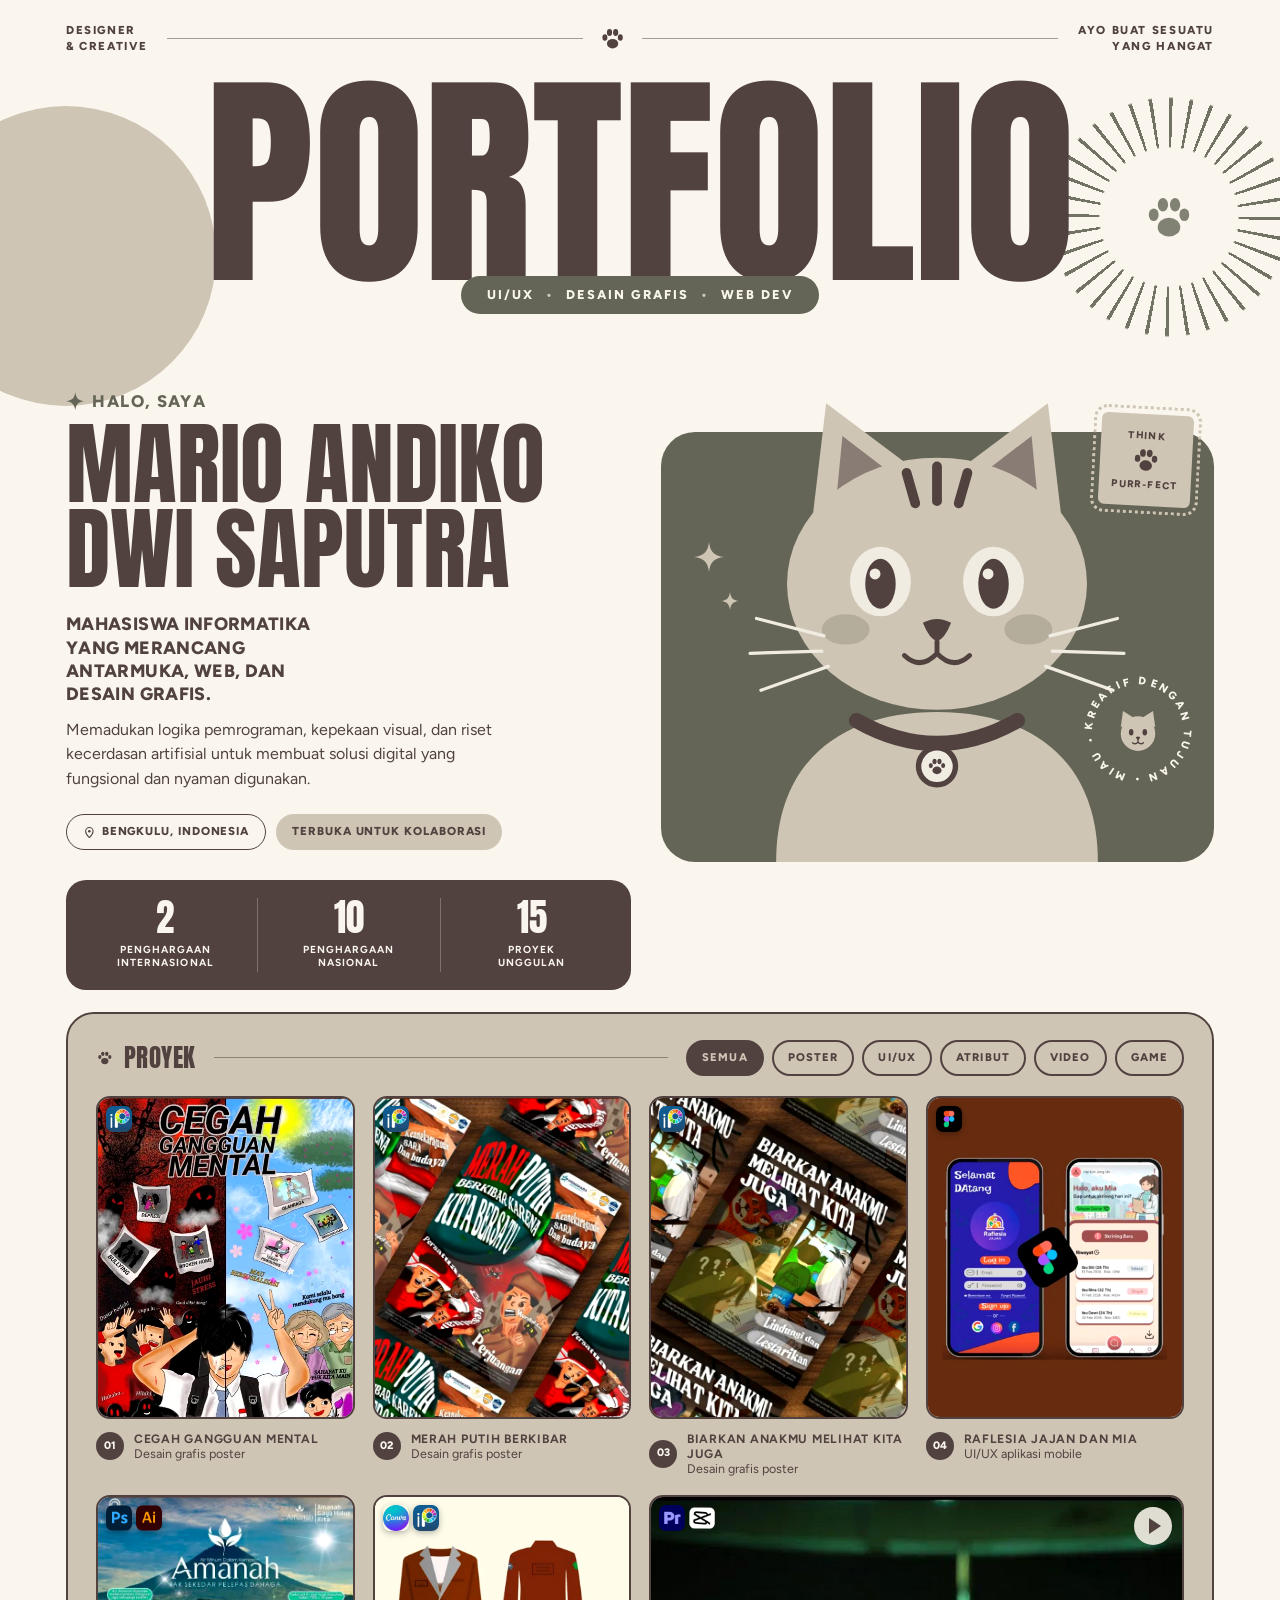
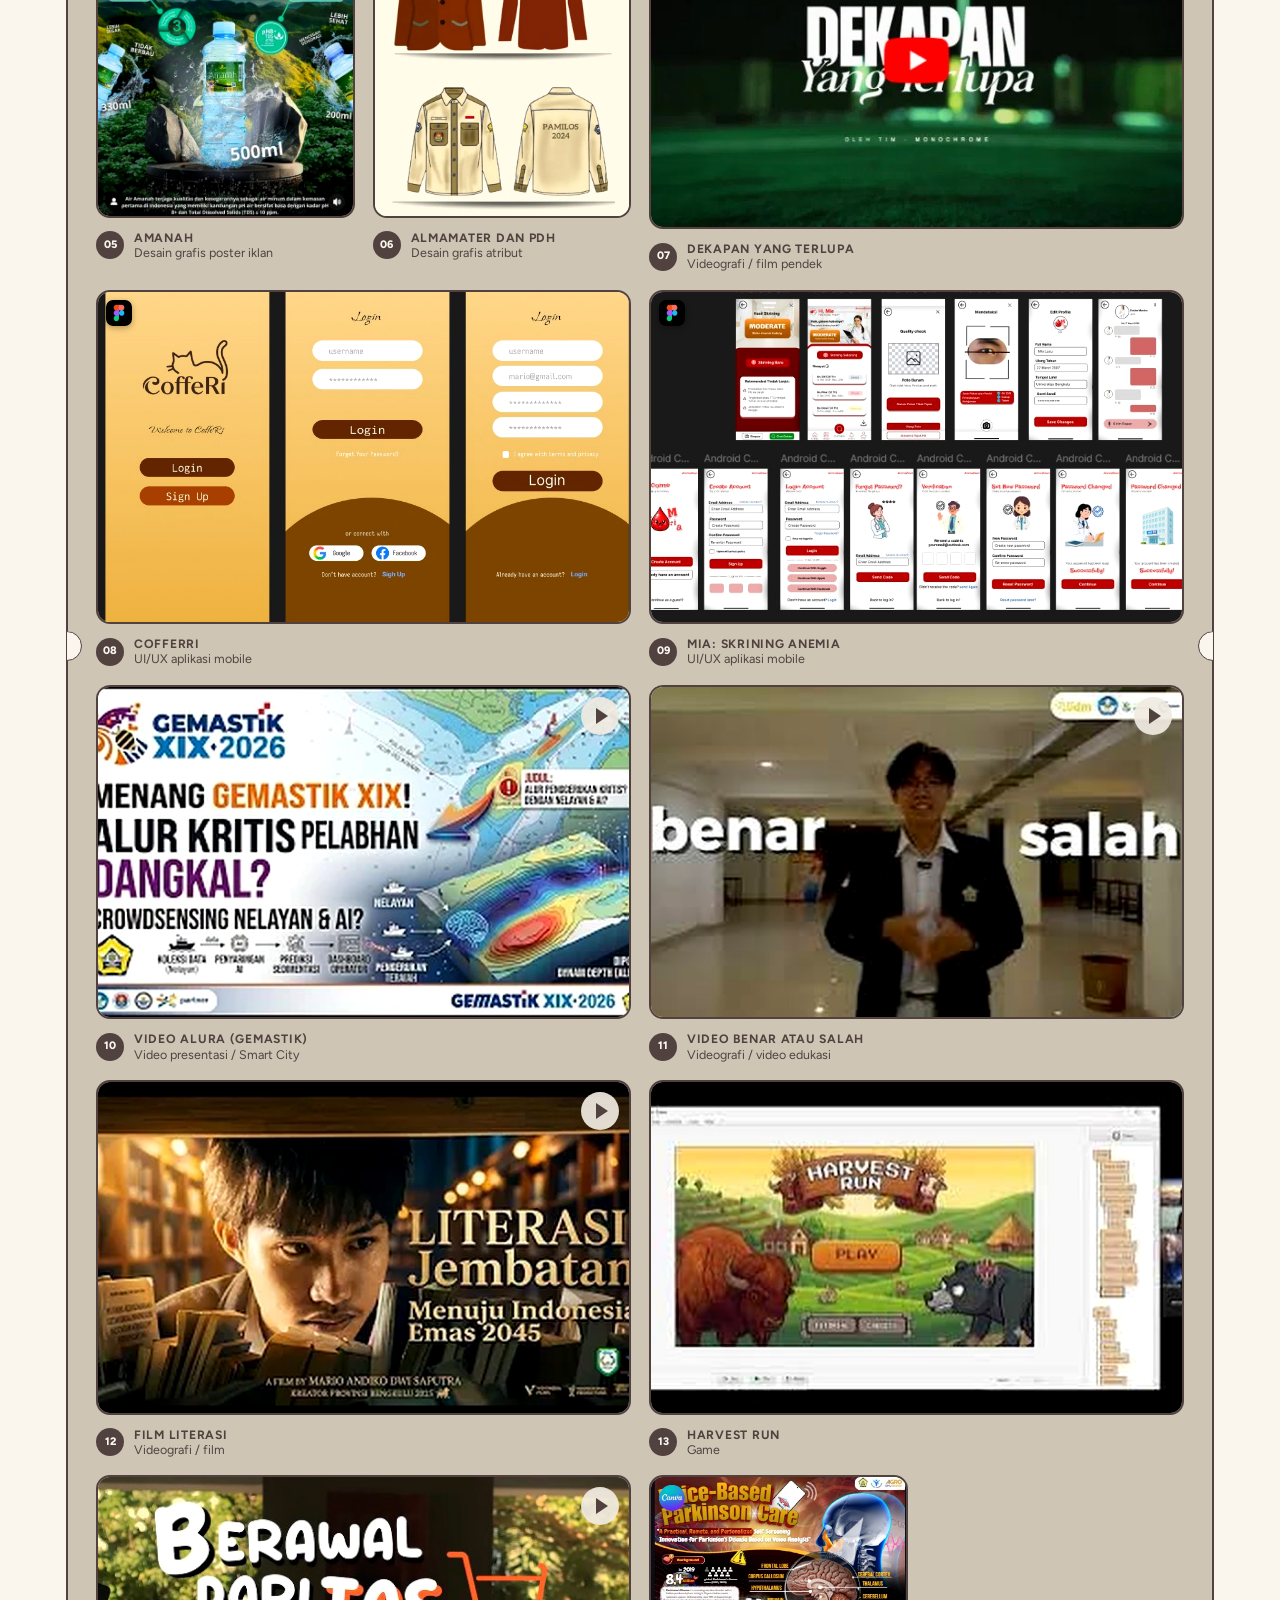
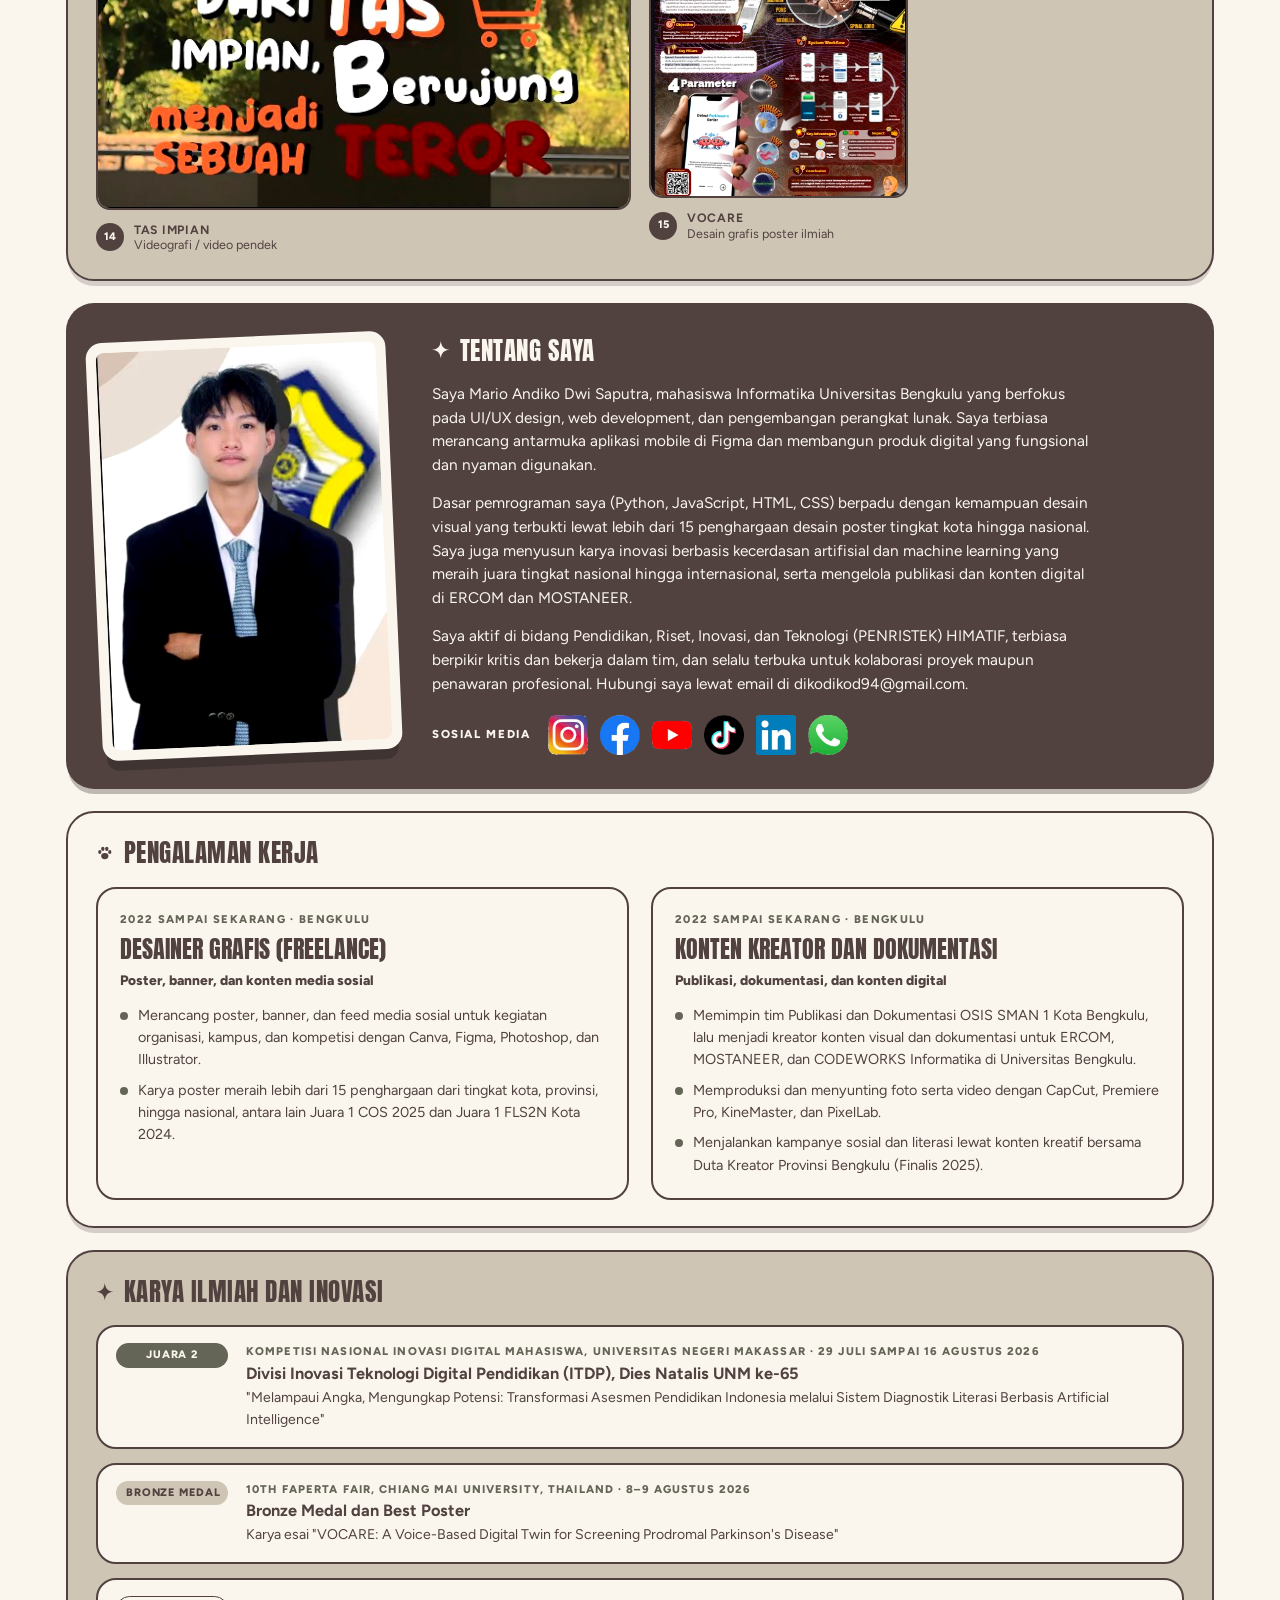
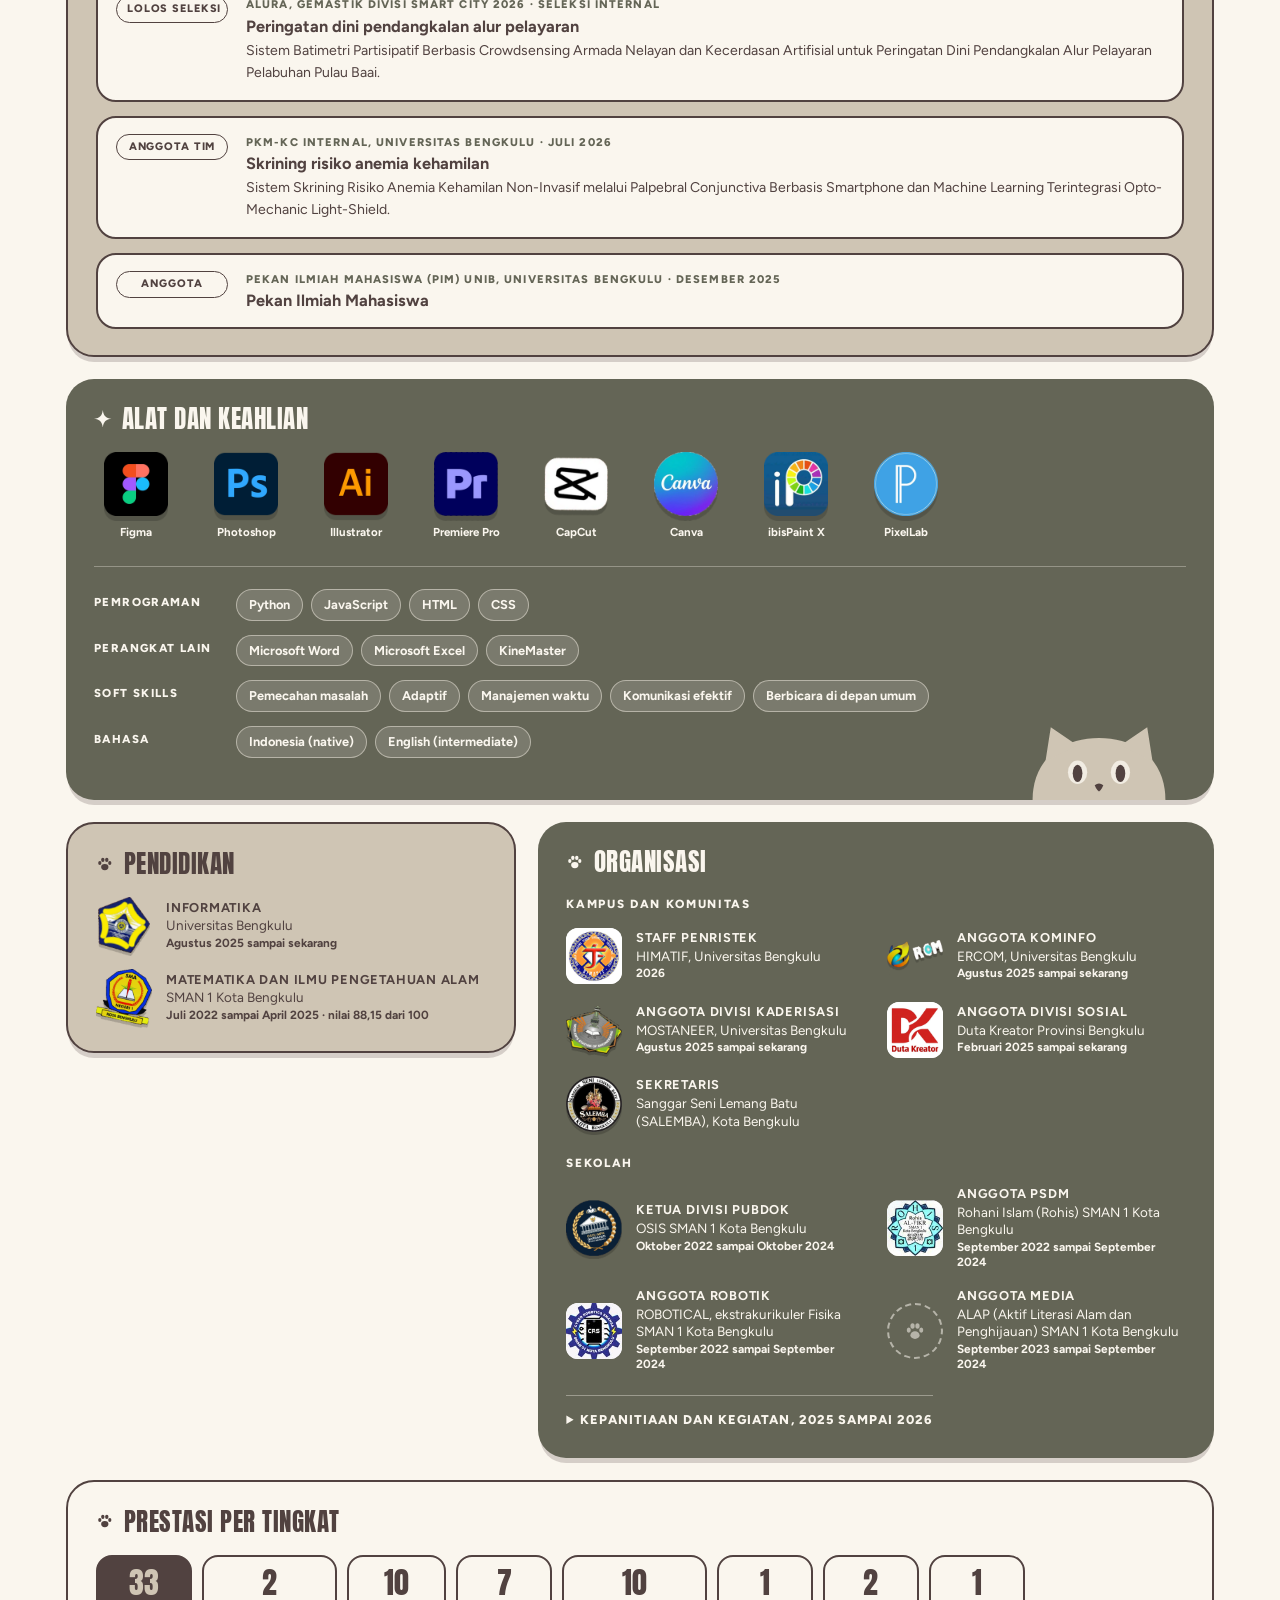
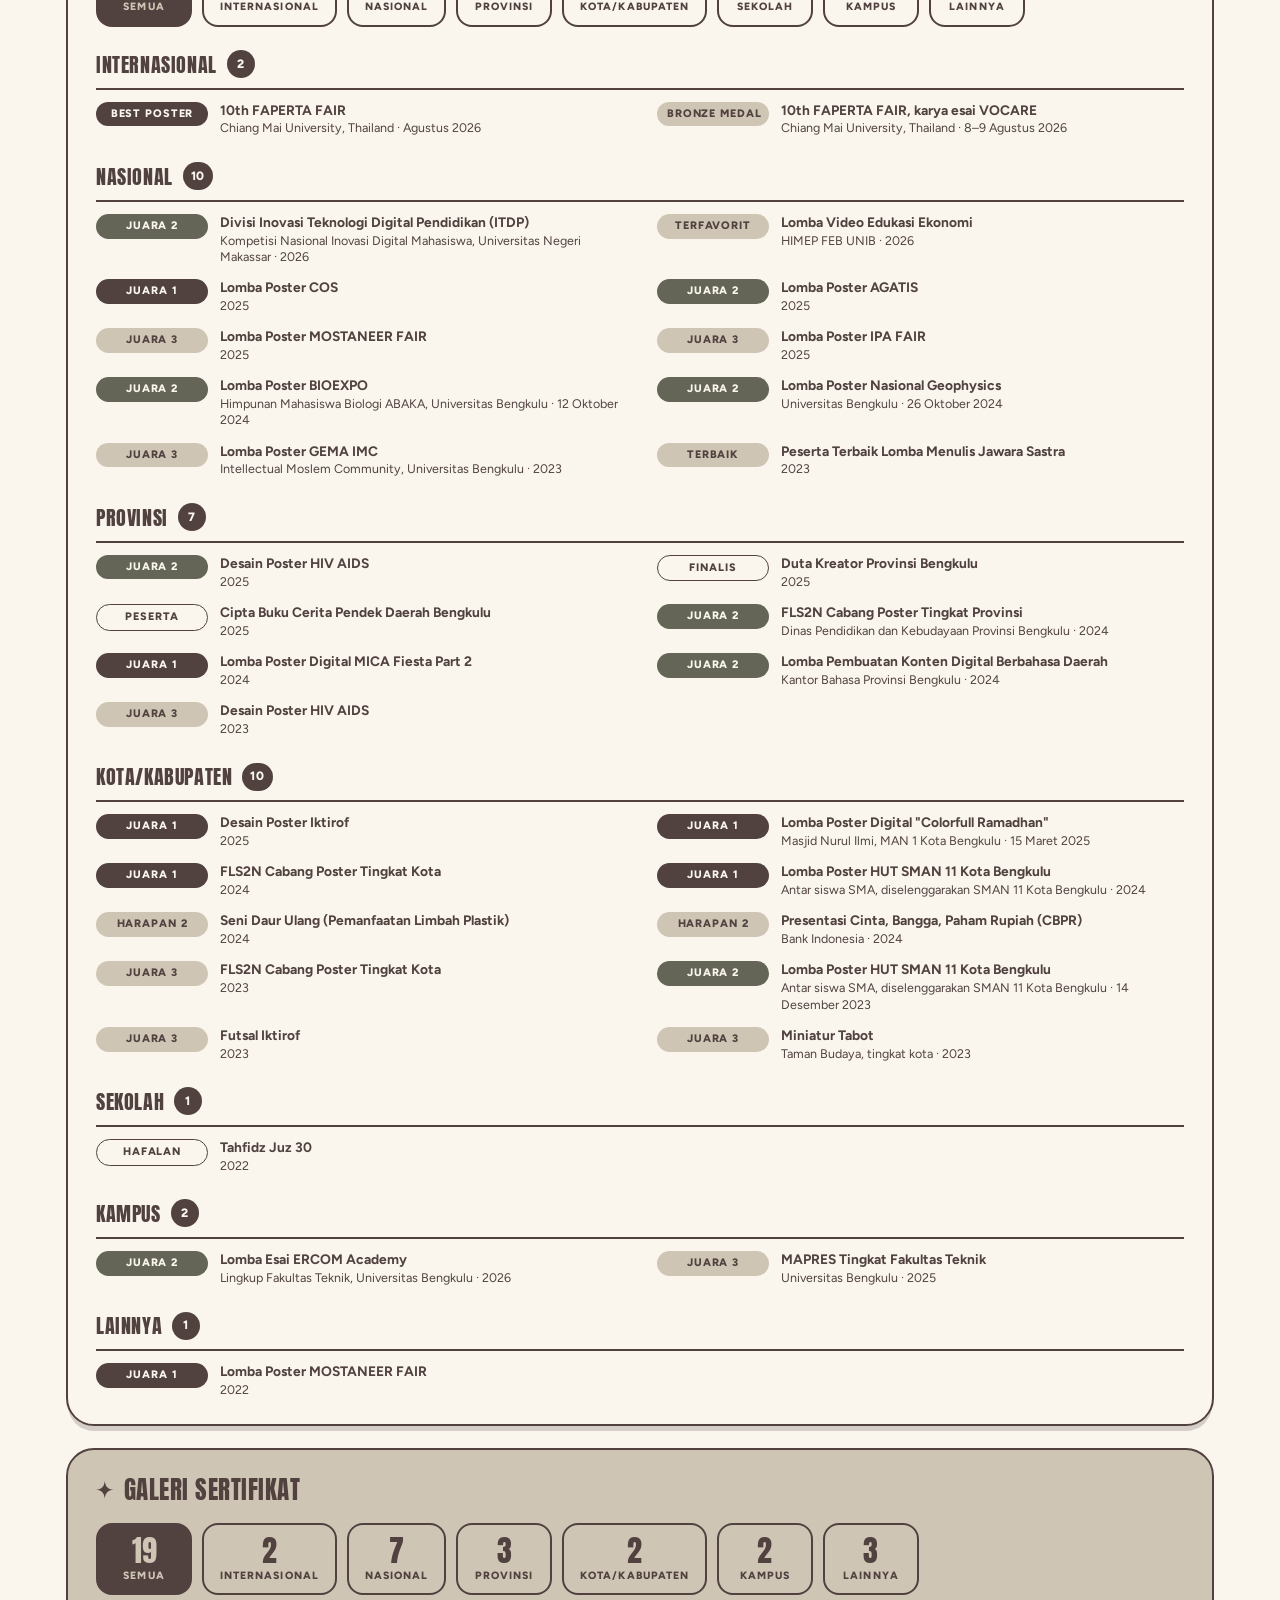
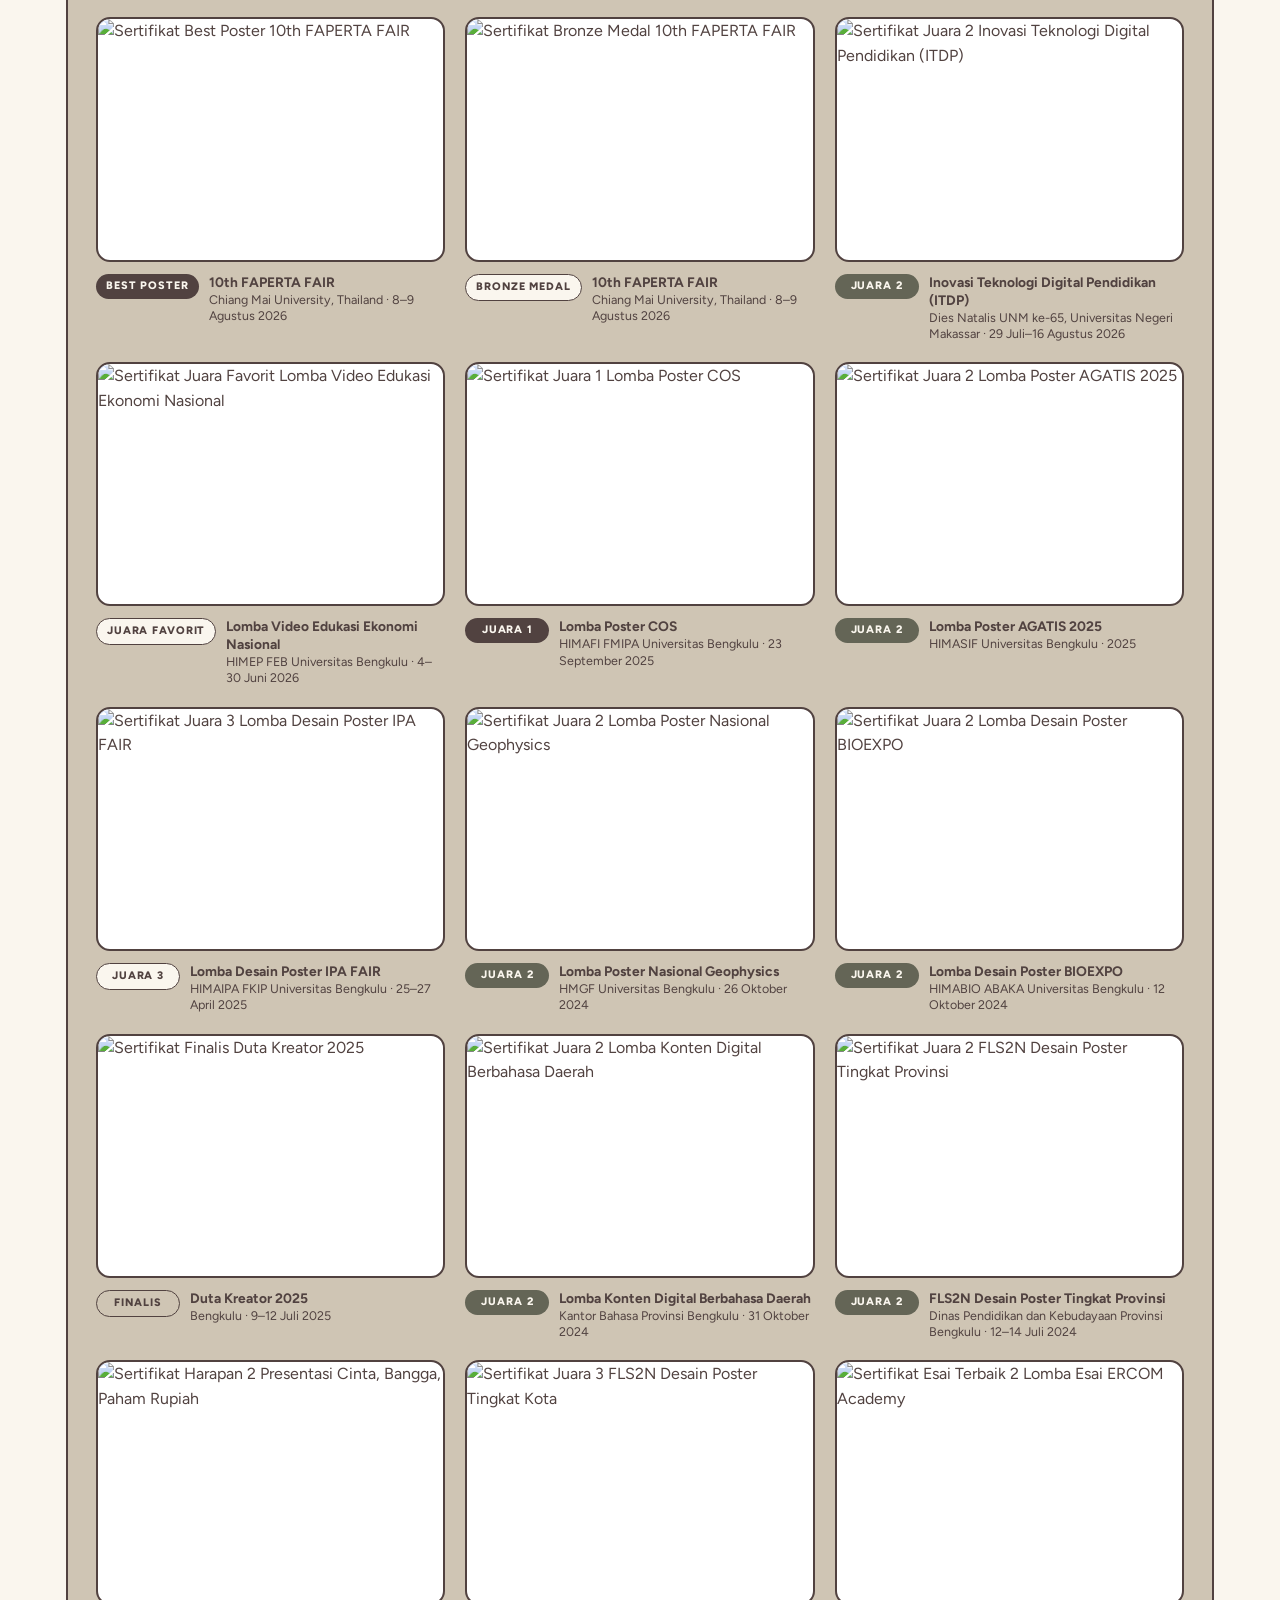
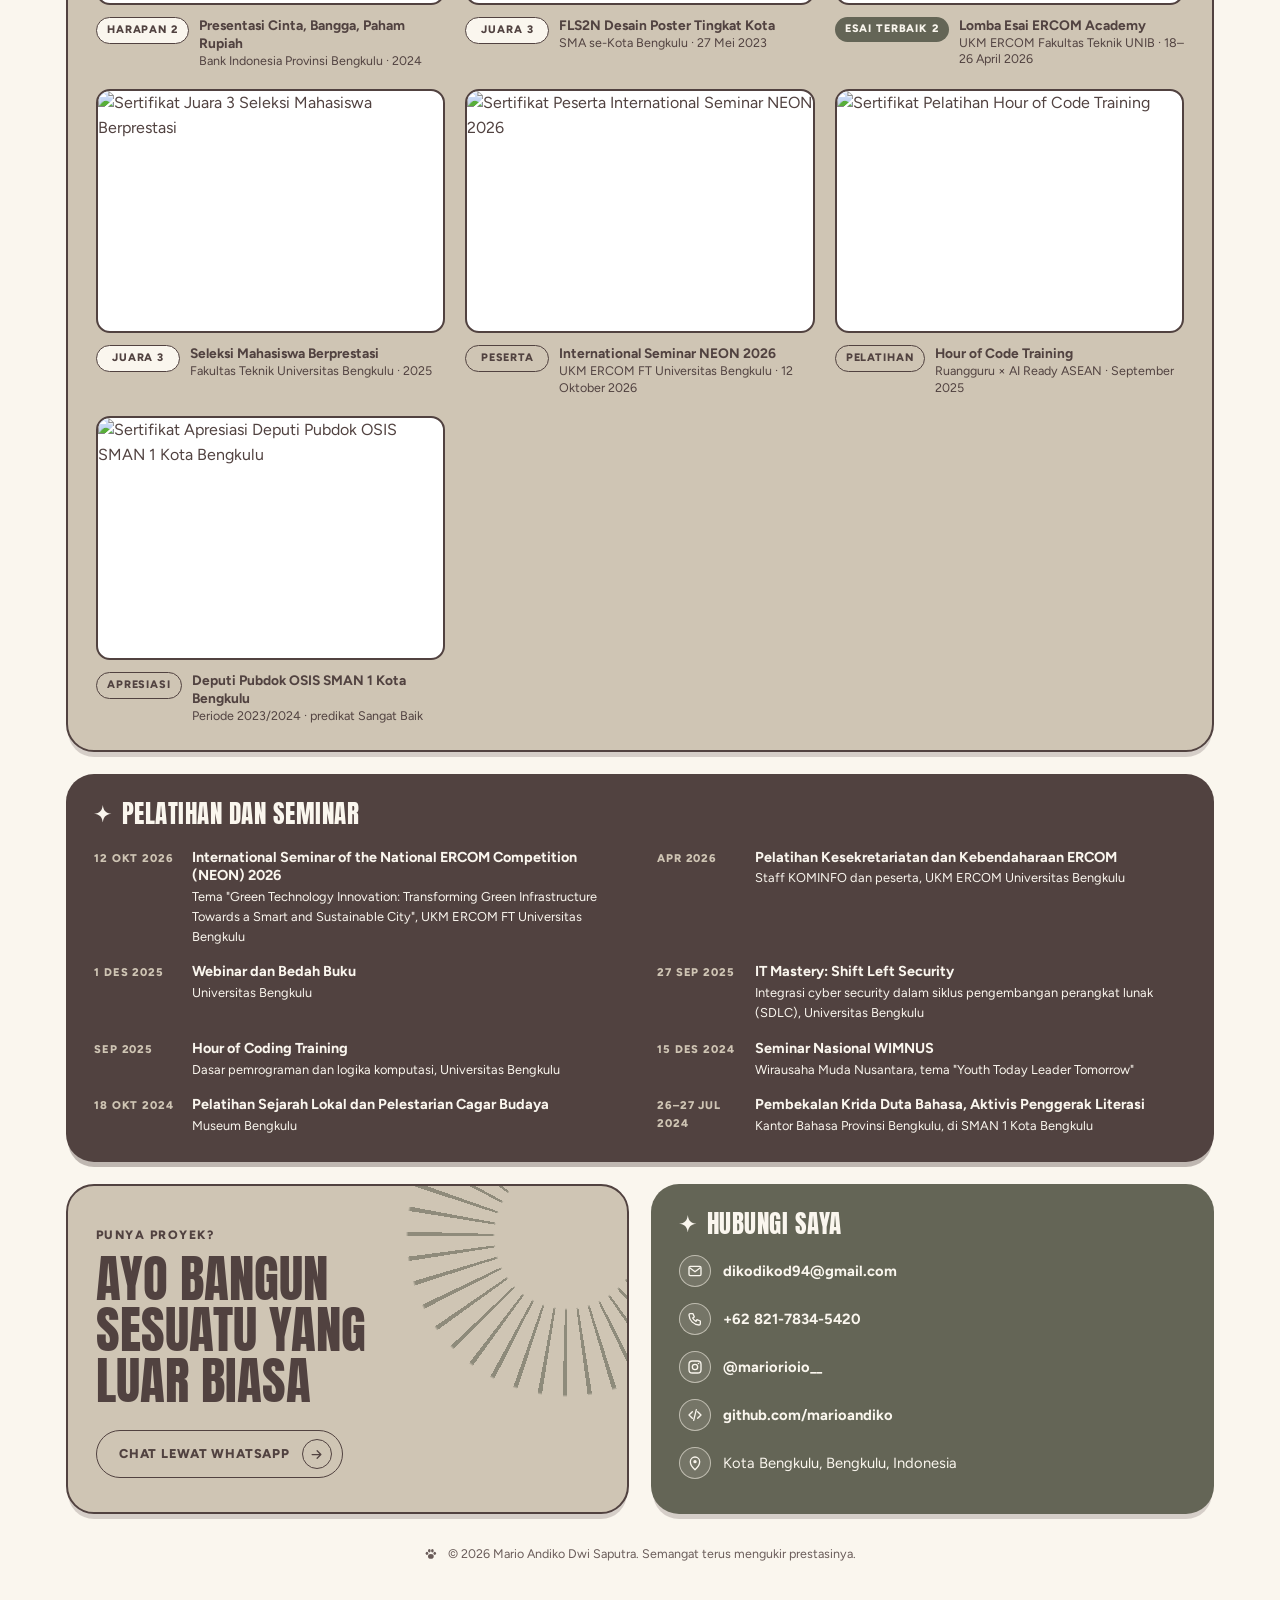
==== index.html @ 976abdeb "Add files via upload" ====
<!doctype html>
<html lang="id">
<head>
  <meta charset="utf-8">
  <meta name="viewport" content="width=device-width, initial-scale=1">
  <title>Mario Andiko Dwi Saputra | Portofolio</title>
  <meta name="description" content="Portofolio Mario Andiko Dwi Saputra: UI/UX, desain grafis, dan web development.">
  <link rel="preconnect" href="https://fonts.googleapis.com">
  <link rel="preconnect" href="https://fonts.gstatic.com" crossorigin>
  <link href="https://fonts.googleapis.com/css2?family=Anton&family=Figtree:wght@400;500;700;800&display=swap" rel="stylesheet">
  <link rel="icon" href="data:image/svg+xml,%3Csvg xmlns='http://www.w3.org/2000/svg' viewBox='0 0 24 24'%3E%3Cg fill='%23514240'%3E%3Cellipse cx='12' cy='16.5' rx='5' ry='4.2'/%3E%3Cellipse cx='5.2' cy='11' rx='2.2' ry='2.8'/%3E%3Cellipse cx='9.3' cy='6.6' rx='2.3' ry='3'/%3E%3Cellipse cx='14.7' cy='6.6' rx='2.3' ry='3'/%3E%3Cellipse cx='18.8' cy='11' rx='2.2' ry='2.8'/%3E%3C/g%3E%3C/svg%3E">
  <link rel="stylesheet" href="style.css">
</head>
<body>

  <!-- Ikon yang dipakai berulang -->
  <svg width="0" height="0" style="position:absolute" aria-hidden="true" focusable="false">
    <symbol id="paw" viewBox="0 0 24 24">
      <ellipse cx="12" cy="16.5" rx="5" ry="4.2" fill="currentColor"/>
      <ellipse cx="5.2" cy="11" rx="2.2" ry="2.8" fill="currentColor"/>
      <ellipse cx="9.3" cy="6.6" rx="2.3" ry="3" fill="currentColor"/>
      <ellipse cx="14.7" cy="6.6" rx="2.3" ry="3" fill="currentColor"/>
      <ellipse cx="18.8" cy="11" rx="2.2" ry="2.8" fill="currentColor"/>
    </symbol>
    <symbol id="spark" viewBox="0 0 24 24">
      <path d="M12 0C13 8 16 11 24 12C16 13 13 16 12 24C11 16 8 13 0 12C8 11 11 8 12 0Z" fill="currentColor"/>
    </symbol>
    <symbol id="arrow" viewBox="0 0 24 24">
      <path d="M5 12h14M13 6l6 6-6 6" fill="none" stroke="currentColor" stroke-width="2" stroke-linecap="round" stroke-linejoin="round"/>
    </symbol>
    <symbol id="catface" viewBox="0 0 100 100">
      <path d="M12 44 L17 8 L44 25Z M88 44 L83 8 L56 25Z" style="fill:var(--fur,#CFC5B4)"/>
      <circle cx="50" cy="58" r="38" style="fill:var(--fur,#CFC5B4)"/>
      <ellipse cx="35" cy="55" rx="5" ry="7" fill="#514240"/>
      <ellipse cx="65" cy="55" rx="5" ry="7" fill="#514240"/>
      <path d="M45 66 Q50 63 55 66 Q52 72 50 73 Q48 72 45 66Z" fill="#514240"/>
      <path d="M50 73 V77 M50 77 Q44 83 38 78 M50 77 Q56 83 62 78" fill="none" stroke="#514240" stroke-width="3" stroke-linecap="round"/>
    </symbol>
  </svg>

  <div class="wrap">

    <!-- Bilah atas -->
    <header class="topbar">
      <p class="label">Designer<br>&amp; Creative</p>
      <div class="topbar__mid" aria-hidden="true"><svg class="ico ico--lg"><use href="#paw"/></svg></div>
      <p class="label label--right">Ayo buat sesuatu<br>yang hangat</p>
    </header>

    <!-- Judul besar -->
    <section class="title" aria-labelledby="judul">
      <span class="title__circle" aria-hidden="true"></span>
      <span class="title__burst" aria-hidden="true"><svg class="ico"><use href="#paw"/></svg></span>
      <h1 id="judul">Portfolio</h1>
      <p class="tags">UI/UX <i>•</i> Desain Grafis <i>•</i> Web Dev</p>
    </section>

    <!-- Perkenalan -->
    <section class="hero" aria-label="Perkenalan">
      <div class="hero__text">
        <p class="hello"><svg class="ico"><use href="#spark"/></svg> Halo, saya</p>
        <h2 class="name">Mario Andiko<br>Dwi Saputra</h2>
        <p class="tagline">Mahasiswa Informatika yang merancang antarmuka, web, dan desain grafis.</p>
        <p class="intro">Memadukan logika pemrograman, kepekaan visual, dan riset kecerdasan artifisial untuk membuat solusi digital yang fungsional dan nyaman digunakan.</p>
        <div class="pills">
          <span class="pill pill--line"><svg class="ico" viewBox="0 0 24 24"><path d="M12 22s7-6.2 7-12a7 7 0 1 0-14 0c0 5.8 7 12 7 12Z" fill="none" stroke="currentColor" stroke-width="2"/><circle cx="12" cy="10" r="2.5" fill="currentColor"/></svg> Bengkulu, Indonesia</span>
          <span class="pill pill--sand">Terbuka untuk kolaborasi</span>
        </div>
      </div>

      <div class="stage">
        <div class="stage__panel" aria-hidden="true"></div>
        <button class="cat-btn" type="button" aria-label="Sapa kucingnya">
          <svg class="cat" viewBox="0 0 400 460" role="img" aria-label="Ilustrasi kucing yang matanya mengikuti kursor">
            <!-- badan -->
            <path d="M52 460 C52 362 118 322 200 322 C282 322 348 362 348 460Z" fill="#CFC5B4"/>
            <path d="M126 330 Q200 372 274 330" fill="none" stroke="#514240" stroke-width="14" stroke-linecap="round"/>
            <circle cx="200" cy="372" r="17" fill="#F1ECE2" stroke="#514240" stroke-width="5"/>
            <use href="#paw" x="190" y="362" width="20" height="20" style="color:#514240"/>
            <!-- telinga -->
            <path d="M84 156 L98 38 L178 98Z" fill="#CFC5B4"/>
            <path d="M316 156 L302 38 L222 98Z" fill="#CFC5B4"/>
            <path d="M108 120 L113 68 L152 98Z" fill="#514240" opacity=".55"/>
            <path d="M292 120 L287 68 L248 98Z" fill="#514240" opacity=".55"/>
            <!-- kepala -->
            <ellipse cx="200" cy="204" rx="138" ry="116" fill="#CFC5B4"/>
            <path d="M200 96 V128 M172 102 L180 130 M228 102 L220 130" fill="none" stroke="#514240" stroke-width="9" stroke-linecap="round"/>
            <ellipse cx="116" cy="246" rx="22" ry="14" fill="#646556" opacity=".25"/>
            <ellipse cx="284" cy="246" rx="22" ry="14" fill="#646556" opacity=".25"/>
            <!-- mata -->
            <g class="eye"><ellipse cx="148" cy="202" rx="28" ry="32" fill="#F1ECE2"/><g class="pupil" data-range="9"><ellipse cx="148" cy="204" rx="14" ry="23" fill="#514240"/><circle cx="143" cy="195" r="5" fill="#F1ECE2"/></g></g>
            <g class="eye"><ellipse cx="252" cy="202" rx="28" ry="32" fill="#F1ECE2"/><g class="pupil" data-range="9"><ellipse cx="252" cy="204" rx="14" ry="23" fill="#514240"/><circle cx="247" cy="195" r="5" fill="#F1ECE2"/></g></g>
            <!-- hidung dan mulut -->
            <path d="M187 240 Q200 233 213 240 Q207 255 200 257 Q193 255 187 240Z" fill="#514240"/>
            <path d="M200 257 V268 M200 268 Q185 284 170 270 M200 268 Q215 284 230 270" fill="none" stroke="#514240" stroke-width="4.5" stroke-linecap="round"/>
            <!-- kumis -->
            <g fill="none" stroke="#F1ECE2" stroke-width="3" stroke-linecap="round">
              <path d="M96 252 L34 236"/><path d="M94 266 L28 268"/><path d="M100 280 L38 302"/>
              <path d="M304 252 L366 236"/><path d="M306 266 L372 268"/><path d="M300 280 L362 302"/>
            </g>
          </svg>
        </button>
        <p class="bubble" aria-live="polite">Meow!</p>

        <svg class="spark spark--a" aria-hidden="true"><use href="#spark"/></svg>
        <svg class="spark spark--b" aria-hidden="true"><use href="#spark"/></svg>

        <div class="stamp" aria-hidden="true">
          <span>Think</span>
          <svg class="ico ico--lg"><use href="#paw"/></svg>
          <span>Purr-fect</span>
        </div>

        <svg class="orbit" viewBox="0 0 120 120" aria-hidden="true">
          <defs><path id="lingkar" d="M60,60 m-44,0 a44,44 0 1,1 88,0 a44,44 0 1,1 -88,0"/></defs>
          <g class="orbit__ring"><text><textPath href="#lingkar" textLength="270" lengthAdjust="spacing">KREATIF DENGAN TUJUAN • MIAU •</textPath></text></g>
          <use href="#catface" x="38" y="38" width="44" height="44" style="--fur:#CFC5B4"/>
        </svg>
      </div>

      <ul class="stats" aria-label="Angka singkat">
        <li><b>2</b><span>Penghargaan<br>internasional</span></li>
        <li><b>10</b><span>Penghargaan<br>nasional</span></li>
        <li><b>15</b><span>Proyek<br>unggulan</span></li>
      </ul>
    </section>

    <!-- Proyek -->
    <section class="works panel panel--sand" id="karya" aria-labelledby="h-karya">
      <div class="panel__head">
        <svg class="ico"><use href="#paw"/></svg>
        <h2 id="h-karya">Proyek</h2>
        <span class="panel__rule" aria-hidden="true"></span>
        <div class="chips" role="group" aria-label="Saring proyek">
          <button class="chip is-on" type="button" data-filter="all" aria-pressed="true">Semua</button>
          <button class="chip" type="button" data-filter="poster" aria-pressed="false">Poster</button>
          <button class="chip" type="button" data-filter="uiux" aria-pressed="false">UI/UX</button>
          <button class="chip" type="button" data-filter="atribut" aria-pressed="false">Atribut</button>
          <button class="chip" type="button" data-filter="video" aria-pressed="false">Video</button>
          <button class="chip" type="button" data-filter="game" aria-pressed="false">Game</button>
        </div>
      </div>

      <!--
        Tambah proyek baru: salin satu <li> di bawah, ganti gambar, judul, dan data-*.
        data-tools memakai nama file di assets/logos (tanpa .png), pisahkan dengan koma.
        data-images boleh lebih dari satu (pisahkan dengan koma).
        data-link: isi tautan YouTube/Behance bila ada, tombolnya muncul otomatis.
      -->
      <ul class="cards">
        <li data-cat="poster">
          <button class="card" type="button"
            data-title="Cegah Gangguan Mental" data-meta="Desain grafis poster"
            data-desc="Poster kampanye kesehatan mental remaja untuk FLS2N 2024. Satu gambar dibelah dua: sisi gelap tentang tekanan dan perundungan, sisi terang tentang dukungan, olahraga, dan bersosialisasi."
            data-tools="ibispaint" data-images="assets/projects/cegah.jpg" data-link="">
            <span class="card__img"><img src="assets/projects/cegah.jpg" alt="Poster Cegah Gangguan Mental" width="690" height="964" loading="lazy"></span>
            <span class="card__tools"><img src="assets/logos/ibispaint.png" alt="" width="26" height="26"></span>
            <span class="card__cap"><b>01</b><span><strong>Cegah Gangguan Mental</strong><small>Desain grafis poster</small></span></span>
          </button>
        </li>
        <li data-cat="poster">
          <button class="card" type="button"
            data-title="Merah Putih Berkibar Karena Kita Bersatu" data-meta="Desain grafis poster"
            data-desc="Poster bertema persatuan dan keberagaman suku, agama, ras, dan budaya, dengan ilustrasi perjuangan kemerdekaan."
            data-tools="ibispaint" data-images="assets/projects/merahputih.jpg" data-link="">
            <span class="card__img"><img src="assets/projects/merahputih.jpg" alt="Poster Merah Putih Berkibar Karena Kita Bersatu" width="690" height="701" loading="lazy"></span>
            <span class="card__tools"><img src="assets/logos/ibispaint.png" alt="" width="26" height="26"></span>
            <span class="card__cap"><b>02</b><span><strong>Merah Putih Berkibar</strong><small>Desain grafis poster</small></span></span>
          </button>
        </li>
        <li data-cat="poster">
          <button class="card" type="button"
            data-title="Biarkan Anakmu Melihat Kita Juga" data-meta="Desain grafis poster"
            data-desc="Poster ajakan melindungi dan melestarikan keanekaragaman hayati Indonesia, dilihat dari sudut pandang seorang anak yang bertemu satwa langka."
            data-tools="ibispaint" data-images="assets/projects/biarkan.jpg" data-link="">
            <span class="card__img"><img src="assets/projects/biarkan.jpg" alt="Poster Biarkan Anakmu Melihat Kita Juga" width="690" height="695" loading="lazy"></span>
            <span class="card__tools"><img src="assets/logos/ibispaint.png" alt="" width="26" height="26"></span>
            <span class="card__cap"><b>03</b><span><strong>Biarkan Anakmu Melihat Kita Juga</strong><small>Desain grafis poster</small></span></span>
          </button>
        </li>
        <li data-cat="uiux">
          <button class="card" type="button"
            data-title="Raflesia Jajan dan Mia" data-meta="UI/UX aplikasi mobile"
            data-desc="Desain antarmuka dua aplikasi mobile di Figma: Raflesia Jajan, aplikasi kuliner dengan alur masuk dan daftar, serta Mia, aplikasi skrining risiko anemia dengan cek kualitas foto dan rekomendasi tindak lanjut."
            data-tools="figma" data-images="assets/projects/raflesia-mia.jpg,assets/projects/raflesia-board.jpg" data-link="">
            <span class="card__img"><img src="assets/projects/raflesia-thumb.jpg" alt="Layar aplikasi Raflesia Jajan dan Mia" width="720" height="900" loading="lazy"></span>
            <span class="card__tools"><img src="assets/logos/figma.png" alt="" width="26" height="26"></span>
            <span class="card__cap"><b>04</b><span><strong>Raflesia Jajan dan Mia</strong><small>UI/UX aplikasi mobile</small></span></span>
          </button>
        </li>
        <li data-cat="poster">
          <button class="card" type="button"
            data-title="Amanah: Tak Sekadar Pelepas Dahaga" data-meta="Desain grafis poster iklan"
            data-desc="Poster iklan air minum dalam kemasan Amanah ukuran 330 ml, 500 ml, dan 200 ml. Latar pegunungan, percikan air, serta infografik proses tiga teknologi dan kadar pH 8+."
            data-tools="photoshop,illustrator" data-images="assets/projects/amanah.jpg" data-link="">
            <span class="card__img"><img src="assets/projects/amanah.jpg" alt="Poster iklan air minum Amanah" width="567" height="701" loading="lazy"></span>
            <span class="card__tools"><img src="assets/logos/photoshop.png" alt="" width="26" height="26"><img src="assets/logos/illustrator.png" alt="" width="26" height="26"></span>
            <span class="card__cap"><b>05</b><span><strong>Amanah</strong><small>Desain grafis poster iklan</small></span></span>
          </button>
        </li>
        <li data-cat="atribut">
          <button class="card" type="button"
            data-title="Almamater dan PDH SMAN 1 Kota Bengkulu" data-meta="Desain grafis atribut"
            data-desc="Desain almamater OSIS/MPK dan PDH Pamilos 2024 untuk SMAN 1 Kota Bengkulu, lengkap tampak depan dan belakang."
            data-tools="canva,ibispaint" data-images="assets/projects/atribut.jpg" data-link="">
            <span class="card__img"><img src="assets/projects/atribut-thumb.jpg" alt="Desain almamater OSIS/MPK dan PDH Pamilos" width="720" height="900" loading="lazy"></span>
            <span class="card__tools"><img src="assets/logos/canva.png" alt="" width="26" height="26"><img src="assets/logos/ibispaint.png" alt="" width="26" height="26"></span>
            <span class="card__cap"><b>06</b><span><strong>Almamater dan PDH</strong><small>Desain grafis atribut</small></span></span>
          </button>
        </li>
        <li data-cat="video" class="is-wide">
          <button class="card" type="button"
            data-title="Dekapan yang Terlupa" data-meta="Videografi / film pendek"
            data-desc="Film pendek karya Tim Monochrome, dikerjakan dengan Premiere Pro dan CapCut."
            data-tools="premiere,capcut" data-images="assets/projects/dekapan.jpg" data-link="">
            <span class="card__img"><img src="assets/projects/dekapan.jpg" alt="Cuplikan film pendek Dekapan yang Terlupa" width="777" height="356" loading="lazy"></span>
            <span class="card__play" aria-hidden="true"></span>
            <span class="card__tools"><img src="assets/logos/premiere.png" alt="" width="26" height="26"><img src="assets/logos/capcut.png" alt="" width="26" height="26"></span>
            <span class="card__cap"><b>07</b><span><strong>Dekapan yang Terlupa</strong><small>Videografi / film pendek</small></span></span>
          </button>
        </li>
        <li data-cat="uiux" class="is-wide">
          <button class="card" type="button"
            data-title="CofferRi" data-meta="UI/UX aplikasi mobile"
            data-desc="Desain antarmuka aplikasi kafe CofferRi: layar pembuka dengan logo kucing, halaman masuk dengan opsi Google dan Facebook serta tautan lupa kata sandi, dan halaman daftar lengkap dengan persetujuan syarat dan privasi."
            data-tools="figma" data-images="assets/projects/cofferi.jpg" data-link="">
            <span class="card__img"><img src="assets/projects/cofferi.jpg" alt="Tiga layar aplikasi CofferRi: pembuka, masuk, dan daftar" width="882" height="613" loading="lazy"></span>
            <span class="card__tools"><img src="assets/logos/figma.png" alt="" width="26" height="26"></span>
            <span class="card__cap"><b>08</b><span><strong>CofferRi</strong><small>UI/UX aplikasi mobile</small></span></span>
          </button>
        </li>
        <li data-cat="uiux" class="is-wide">
          <button class="card" type="button"
            data-title="Mia: Aplikasi Skrining Risiko Anemia" data-meta="UI/UX aplikasi mobile"
            data-desc="Desain antarmuka aplikasi Mia di Figma. Alurnya mencakup pemotretan mata, cek kualitas foto, hasil skrining dengan empat tingkat risiko (normal, moderate, severe, ekstrem) beserta rekomendasi tindak lanjut, riwayat skrining, chat dokter, serta alur akun dari daftar, masuk, sampai atur ulang kata sandi."
            data-tools="figma" data-images="assets/projects/mia-board.jpg" data-link="">
            <span class="card__img"><img src="assets/projects/mia-board.jpg" alt="Papan desain Figma aplikasi Mia berisi layar skrining, hasil risiko, dan alur akun" width="1210" height="461" loading="lazy"></span>
            <span class="card__tools"><img src="assets/logos/figma.png" alt="" width="26" height="26"></span>
            <span class="card__cap"><b>09</b><span><strong>Mia: Skrining Anemia</strong><small>UI/UX aplikasi mobile</small></span></span>
          </button>
        </li>
        <li data-cat="video" class="is-wide">
          <button class="card" type="button"
            data-title="Video Presentasi ALURA, GEMASTIK XIX 2026" data-meta="Video presentasi / Smart City"
            data-desc="Video presentasi ALURA untuk GEMASTIK XIX 2026 divisi Smart City: sistem batimetri partisipatif berbasis crowdsensing armada nelayan dan kecerdasan artifisial untuk peringatan dini pendangkalan alur pelayaran Pelabuhan Pulau Baai. Alurnya dijelaskan lewat koleksi data nelayan, penyaringan AI, prediksi sedimentasi, dan dashboard operator."
            data-tools="" data-images="assets/projects/alura-video.jpg" data-link="https://www.youtube.com/watch?v=lX008R0E64k">
            <span class="card__img"><img src="assets/projects/alura-video.jpg" alt="Sampul video presentasi ALURA untuk GEMASTIK XIX 2026" width="640" height="360" loading="lazy"></span>
            <span class="card__play" aria-hidden="true"></span>
            <span class="card__cap"><b>10</b><span><strong>Video ALURA (GEMASTIK)</strong><small>Video presentasi / Smart City</small></span></span>
          </button>
        </li>
        <li data-cat="video" class="is-wide">
          <button class="card" type="button"
            data-title="Video Edukasi Benar atau Salah" data-meta="Videografi / video edukasi"
            data-desc="Video edukasi dengan format tebak benar atau salah, dibawakan langsung oleh presenter di lorong gedung kampus."
            data-tools="" data-images="assets/projects/benar-salah.jpg" data-link="https://www.youtube.com/watch?v=3Hs5A17aLO8">
            <span class="card__img"><img src="assets/projects/benar-salah.jpg" alt="Cuplikan video edukasi dengan presenter dan pilihan benar atau salah" width="640" height="360" loading="lazy"></span>
            <span class="card__play" aria-hidden="true"></span>
            <span class="card__cap"><b>11</b><span><strong>Video Benar atau Salah</strong><small>Videografi / video edukasi</small></span></span>
          </button>
        </li>
        <li data-cat="video" class="is-wide">
          <button class="card" type="button"
            data-title="Literasi, Jembatan Menuju Indonesia Emas 2045" data-meta="Videografi / film"
            data-desc="Film bertema literasi sebagai jembatan menuju Indonesia Emas 2045, karya Mario Andiko Dwi Saputra, Kreator Provinsi Bengkulu 2025."
            data-tools="" data-images="assets/projects/literasi.jpg" data-link="https://www.youtube.com/watch?v=f-2Cjgph5xw">
            <span class="card__img"><img src="assets/projects/literasi.jpg" alt="Poster film Literasi, Jembatan Menuju Indonesia Emas 2045" width="640" height="360" loading="lazy"></span>
            <span class="card__play" aria-hidden="true"></span>
            <span class="card__cap"><b>12</b><span><strong>Film Literasi</strong><small>Videografi / film</small></span></span>
          </button>
        </li>
        <li data-cat="game" class="is-wide">
          <button class="card" type="button"
            data-title="Harvest Run" data-meta="Game"
            data-desc="Game bertema pertanian dengan karakter bison dan beruang. Menu utamanya berisi Play, Tutorial, dan Credits."
            data-tools="" data-images="assets/projects/harvest-run.jpg" data-link="https://www.youtube.com/watch?v=FGU-4t6iowk">
            <span class="card__img"><img src="assets/projects/harvest-run.jpg" alt="Layar menu game Harvest Run dengan tombol Play, Tutorial, dan Credits" width="640" height="360" loading="lazy"></span>
            <span class="card__cap"><b>13</b><span><strong>Harvest Run</strong><small>Game</small></span></span>
          </button>
        </li>
        <li data-cat="video" class="is-wide">
          <button class="card" type="button"
            data-title="Berawal dari Tas Impian, Berujung Menjadi Sebuah Teror" data-meta="Videografi / video pendek"
            data-desc="Video pendek dengan judul tipografi tebal di atas cuplikan siluet seorang perempuan berhijab di dekat jendela. Dapat ditonton lewat Reel Instagram."
            data-tools="" data-images="assets/projects/tas-impian.jpg" data-link="https://www.instagram.com/mariorioio__/reel/DZvkXCnuJhx/">
            <span class="card__img"><img src="assets/projects/tas-impian.jpg" alt="Cuplikan video Berawal dari Tas Impian, Berujung Menjadi Sebuah Teror" width="836" height="337" loading="lazy"></span>
            <span class="card__play" aria-hidden="true"></span>
            <span class="card__cap"><b>14</b><span><strong>Tas Impian</strong><small>Videografi / video pendek</small></span></span>
          </button>
        </li>
        <li data-cat="poster">
          <button class="card" type="button"
            data-title="VOCARE: Voice-Based Parkinson Care" data-meta="Desain grafis poster ilmiah"
            data-desc="Poster ilmiah untuk 10th FAPERTA FAIR (Best Poster) tentang VOCARE, inovasi skrining mandiri penyakit Parkinson dari analisis suara. Isinya latar belakang, tujuan, alur sistem aplikasi, empat parameter suara, dampak, dan kesimpulan, dirancang di Canva."
            data-tools="canva" data-images="assets/projects/vocare-poster.jpg" data-link="https://canva.link/6q5b5l4yoy9sea9">
            <span class="card__img"><img src="assets/projects/vocare-poster.jpg" alt="Poster ilmiah VOCARE: Voice-Based Parkinson Care" width="418" height="582" loading="lazy"></span>
            <span class="card__tools"><img src="assets/logos/canva.png" alt="" width="26" height="26"></span>
            <span class="card__cap"><b>15</b><span><strong>VOCARE</strong><small>Desain grafis poster ilmiah</small></span></span>
          </button>
        </li>
              <li data-cat="poster" data-extra="1" hidden>
          <button class="card" type="button"
            data-title="Literasi Harapan Bangsa" data-meta="Desain grafis poster"
            data-desc="Poster bertema literasi." data-tools="" data-images="assets/poster/poster-01.jpg" data-link="">
            <span class="card__img"><img src="assets/poster/poster-01.jpg" alt="Poster Literasi Harapan Bangsa" loading="lazy"></span>
            <span class="card__cap"><b>16</b><span><strong>Literasi Harapan Bangsa</strong><small>Desain grafis poster</small></span></span>
          </button>
        </li>
        <li data-cat="poster" data-extra="1" hidden>
          <button class="card" type="button"
            data-title="Berliterasi Membangun Bangsa" data-meta="Desain grafis poster"
            data-desc="Poster bertema literasi." data-tools="" data-images="assets/poster/poster-02.jpg" data-link="">
            <span class="card__img"><img src="assets/poster/poster-02.jpg" alt="Poster Berliterasi Membangun Bangsa" loading="lazy"></span>
            <span class="card__cap"><b>17</b><span><strong>Berliterasi Membangun Bangsa</strong><small>Desain grafis poster</small></span></span>
          </button>
        </li>
        <li data-cat="poster" data-extra="1" hidden>
          <button class="card" type="button"
            data-title="Perbanyak Literasi, Cerdaskan Negeri" data-meta="Desain grafis poster"
            data-desc="Poster bertema literasi." data-tools="" data-images="assets/poster/poster-03.jpg" data-link="">
            <span class="card__img"><img src="assets/poster/poster-03.jpg" alt="Poster Perbanyak Literasi, Cerdaskan Negeri" loading="lazy"></span>
            <span class="card__cap"><b>18</b><span><strong>Perbanyak Literasi, Cerdaskan Negeri</strong><small>Desain grafis poster</small></span></span>
          </button>
        </li>
        <li data-cat="poster" data-extra="1" hidden>
          <button class="card" type="button"
            data-title="Stop Bullying" data-meta="Desain grafis poster"
            data-desc="Poster bertema sosial &amp;amp; kesehatan." data-tools="" data-images="assets/poster/poster-04.jpg" data-link="">
            <span class="card__img"><img src="assets/poster/poster-04.jpg" alt="Poster Stop Bullying" loading="lazy"></span>
            <span class="card__cap"><b>19</b><span><strong>Stop Bullying</strong><small>Desain grafis poster</small></span></span>
          </button>
        </li>
        <li data-cat="poster" data-extra="1" hidden>
          <button class="card" type="button"
            data-title="Kenali Bentuknya, Hentikan Dampaknya" data-meta="Desain grafis poster"
            data-desc="Poster bertema sosial &amp;amp; kesehatan." data-tools="" data-images="assets/poster/poster-05.jpg" data-link="">
            <span class="card__img"><img src="assets/poster/poster-05.jpg" alt="Poster Kenali Bentuknya, Hentikan Dampaknya" loading="lazy"></span>
            <span class="card__cap"><b>20</b><span><strong>Kenali Bentuknya, Hentikan Dampaknya</strong><small>Desain grafis poster</small></span></span>
          </button>
        </li>
        <li data-cat="poster" data-extra="1" hidden>
          <button class="card" type="button"
            data-title="Jauhi Penyakitnya, Bukan Penderitanya" data-meta="Desain grafis poster"
            data-desc="Poster bertema sosial &amp;amp; kesehatan." data-tools="" data-images="assets/poster/poster-06.jpg" data-link="">
            <span class="card__img"><img src="assets/poster/poster-06.jpg" alt="Poster Jauhi Penyakitnya, Bukan Penderitanya" loading="lazy"></span>
            <span class="card__cap"><b>21</b><span><strong>Jauhi Penyakitnya, Bukan Penderitanya</strong><small>Desain grafis poster</small></span></span>
          </button>
        </li>
        <li data-cat="poster" data-extra="1" hidden>
          <button class="card" type="button"
            data-title="Hidup Sehat, Cegah Diabetes pada Anak" data-meta="Desain grafis poster"
            data-desc="Poster bertema sosial &amp;amp; kesehatan." data-tools="" data-images="assets/poster/poster-07.jpg" data-link="">
            <span class="card__img"><img src="assets/poster/poster-07.jpg" alt="Poster Hidup Sehat, Cegah Diabetes pada Anak" loading="lazy"></span>
            <span class="card__cap"><b>22</b><span><strong>Hidup Sehat, Cegah Diabetes pada Anak</strong><small>Desain grafis poster</small></span></span>
          </button>
        </li>
        <li data-cat="poster" data-extra="1" hidden>
          <button class="card" type="button"
            data-title="Hari Kesehatan Internasional" data-meta="Desain grafis poster"
            data-desc="Poster bertema sosial &amp;amp; kesehatan." data-tools="" data-images="assets/poster/poster-08.jpg" data-link="">
            <span class="card__img"><img src="assets/poster/poster-08.jpg" alt="Poster Hari Kesehatan Internasional" loading="lazy"></span>
            <span class="card__cap"><b>23</b><span><strong>Hari Kesehatan Internasional</strong><small>Desain grafis poster</small></span></span>
          </button>
        </li>
        <li data-cat="poster" data-extra="1" hidden>
          <button class="card" type="button"
            data-title="Flexing di Media Sosial" data-meta="Desain grafis poster"
            data-desc="Poster bertema sosial &amp;amp; kesehatan." data-tools="" data-images="assets/poster/poster-09.jpg" data-link="">
            <span class="card__img"><img src="assets/poster/poster-09.jpg" alt="Poster Flexing di Media Sosial" loading="lazy"></span>
            <span class="card__cap"><b>24</b><span><strong>Flexing di Media Sosial</strong><small>Desain grafis poster</small></span></span>
          </button>
        </li>
        <li data-cat="poster" data-extra="1" hidden>
          <button class="card" type="button"
            data-title="Dirgahayu Indonesia" data-meta="Desain grafis poster"
            data-desc="Poster bertema kebangsaan." data-tools="" data-images="assets/poster/poster-10.jpg" data-link="">
            <span class="card__img"><img src="assets/poster/poster-10.jpg" alt="Poster Dirgahayu Indonesia" loading="lazy"></span>
            <span class="card__cap"><b>25</b><span><strong>Dirgahayu Indonesia</strong><small>Desain grafis poster</small></span></span>
          </button>
        </li>
        <li data-cat="poster" data-extra="1" hidden>
          <button class="card" type="button"
            data-title="Dirgahayu Indonesia ke-79" data-meta="Desain grafis poster"
            data-desc="Poster bertema kebangsaan." data-tools="" data-images="assets/poster/poster-11.jpg" data-link="">
            <span class="card__img"><img src="assets/poster/poster-11.jpg" alt="Poster Dirgahayu Indonesia ke-79" loading="lazy"></span>
            <span class="card__cap"><b>26</b><span><strong>Dirgahayu Indonesia ke-79</strong><small>Desain grafis poster</small></span></span>
          </button>
        </li>
        <li data-cat="poster" data-extra="1" hidden>
          <button class="card" type="button"
            data-title="Selamat Ulang Tahun Indonesia ke-79" data-meta="Desain grafis poster"
            data-desc="Poster bertema kebangsaan." data-tools="" data-images="assets/poster/poster-12.jpg" data-link="">
            <span class="card__img"><img src="assets/poster/poster-12.jpg" alt="Poster Selamat Ulang Tahun Indonesia ke-79" loading="lazy"></span>
            <span class="card__cap"><b>27</b><span><strong>Selamat Ulang Tahun Indonesia ke-79</strong><small>Desain grafis poster</small></span></span>
          </button>
        </li>
        <li data-cat="poster" data-extra="1" hidden>
          <button class="card" type="button"
            data-title="Membangkitkan Ingatan" data-meta="Desain grafis poster"
            data-desc="Poster bertema kebangsaan." data-tools="" data-images="assets/poster/poster-13.jpg" data-link="">
            <span class="card__img"><img src="assets/poster/poster-13.jpg" alt="Poster Membangkitkan Ingatan" loading="lazy"></span>
            <span class="card__cap"><b>28</b><span><strong>Membangkitkan Ingatan</strong><small>Desain grafis poster</small></span></span>
          </button>
        </li>
        <li data-cat="poster" data-extra="1" hidden>
          <button class="card" type="button"
            data-title="Lindungi Mereka" data-meta="Desain grafis poster"
            data-desc="Poster bertema lingkungan." data-tools="" data-images="assets/poster/poster-14.jpg" data-link="">
            <span class="card__img"><img src="assets/poster/poster-14.jpg" alt="Poster Lindungi Mereka" loading="lazy"></span>
            <span class="card__cap"><b>29</b><span><strong>Lindungi Mereka</strong><small>Desain grafis poster</small></span></span>
          </button>
        </li>
        <li data-cat="poster" data-extra="1" hidden>
          <button class="card" type="button"
            data-title="Prinsip Kimia Hijau" data-meta="Desain grafis poster"
            data-desc="Poster bertema lingkungan." data-tools="" data-images="assets/poster/poster-15.jpg" data-link="">
            <span class="card__img"><img src="assets/poster/poster-15.jpg" alt="Poster Prinsip Kimia Hijau" loading="lazy"></span>
            <span class="card__cap"><b>30</b><span><strong>Prinsip Kimia Hijau</strong><small>Desain grafis poster</small></span></span>
          </button>
        </li>
        <li data-cat="poster" data-extra="1" hidden>
          <button class="card" type="button"
            data-title="Sampah Plastik, Let&#x27;s Go Green" data-meta="Desain grafis poster"
            data-desc="Poster bertema lingkungan." data-tools="" data-images="assets/poster/poster-16.jpg" data-link="">
            <span class="card__img"><img src="assets/poster/poster-16.jpg" alt="Poster Sampah Plastik, Let&#x27;s Go Green" loading="lazy"></span>
            <span class="card__cap"><b>31</b><span><strong>Sampah Plastik, Let&#x27;s Go Green</strong><small>Desain grafis poster</small></span></span>
          </button>
        </li>
        <li data-cat="poster" data-extra="1" hidden>
          <button class="card" type="button"
            data-title="Hijaukan Desa dengan Menanam Pohon Jambu" data-meta="Desain grafis poster"
            data-desc="Poster bertema lingkungan." data-tools="" data-images="assets/poster/poster-17.jpg" data-link="">
            <span class="card__img"><img src="assets/poster/poster-17.jpg" alt="Poster Hijaukan Desa dengan Menanam Pohon Jambu" loading="lazy"></span>
            <span class="card__cap"><b>32</b><span><strong>Hijaukan Desa dengan Menanam Pohon Jambu</strong><small>Desain grafis poster</small></span></span>
          </button>
        </li>
        <li data-cat="poster" data-extra="1" hidden>
          <button class="card" type="button"
            data-title="Hukum Newton Selalu Ada di Dekat Kita" data-meta="Desain grafis poster"
            data-desc="Poster bertema sains &amp;amp; budaya." data-tools="" data-images="assets/poster/poster-18.jpg" data-link="">
            <span class="card__img"><img src="assets/poster/poster-18.jpg" alt="Poster Hukum Newton Selalu Ada di Dekat Kita" loading="lazy"></span>
            <span class="card__cap"><b>33</b><span><strong>Hukum Newton Selalu Ada di Dekat Kita</strong><small>Desain grafis poster</small></span></span>
          </button>
        </li>
        <li data-cat="poster" data-extra="1" hidden>
          <button class="card" type="button"
            data-title="Keindahan Pola dan Simetri" data-meta="Desain grafis poster"
            data-desc="Poster bertema sains &amp;amp; budaya." data-tools="" data-images="assets/poster/poster-19.jpg" data-link="">
            <span class="card__img"><img src="assets/poster/poster-19.jpg" alt="Poster Keindahan Pola dan Simetri" loading="lazy"></span>
            <span class="card__cap"><b>34</b><span><strong>Keindahan Pola dan Simetri</strong><small>Desain grafis poster</small></span></span>
          </button>
        </li>
        <li data-cat="poster" data-extra="1" hidden>
          <button class="card" type="button"
            data-title="Cerdas dan Berakhlak" data-meta="Desain grafis poster"
            data-desc="Poster bertema sains &amp;amp; budaya." data-tools="" data-images="assets/poster/poster-20.jpg" data-link="">
            <span class="card__img"><img src="assets/poster/poster-20.jpg" alt="Poster Cerdas dan Berakhlak" loading="lazy"></span>
            <span class="card__cap"><b>35</b><span><strong>Cerdas dan Berakhlak</strong><small>Desain grafis poster</small></span></span>
          </button>
        </li>
        <li data-cat="poster" data-extra="1" hidden>
          <button class="card" type="button"
            data-title="Yuk Mengenal 6 Rukun Haji" data-meta="Desain grafis poster"
            data-desc="Poster bertema religi." data-tools="" data-images="assets/poster/poster-21.jpg" data-link="">
            <span class="card__img"><img src="assets/poster/poster-21.jpg" alt="Poster Yuk Mengenal 6 Rukun Haji" loading="lazy"></span>
            <span class="card__cap"><b>36</b><span><strong>Yuk Mengenal 6 Rukun Haji</strong><small>Desain grafis poster</small></span></span>
          </button>
        </li>
        <li data-cat="poster" data-extra="1" hidden>
          <button class="card" type="button"
            data-title="Ukhuwah Islamiyah" data-meta="Desain grafis poster"
            data-desc="Poster bertema religi." data-tools="" data-images="assets/poster/poster-22.jpg" data-link="">
            <span class="card__img"><img src="assets/poster/poster-22.jpg" alt="Poster Ukhuwah Islamiyah" loading="lazy"></span>
            <span class="card__cap"><b>37</b><span><strong>Ukhuwah Islamiyah</strong><small>Desain grafis poster</small></span></span>
          </button>
        </li>
        <li data-cat="poster" data-extra="1" hidden>
          <button class="card" type="button"
            data-title="Menumbuhkan Rasa Empati dengan Berkurban" data-meta="Desain grafis poster"
            data-desc="Poster bertema religi." data-tools="" data-images="assets/poster/poster-23.jpg" data-link="">
            <span class="card__img"><img src="assets/poster/poster-23.jpg" alt="Poster Menumbuhkan Rasa Empati dengan Berkurban" loading="lazy"></span>
            <span class="card__cap"><b>38</b><span><strong>Menumbuhkan Rasa Empati dengan Berkurban</strong><small>Desain grafis poster</small></span></span>
          </button>
        </li>
        <li data-cat="poster" data-extra="1" hidden>
          <button class="card" type="button"
            data-title="Ramadhan Berkah" data-meta="Desain grafis poster"
            data-desc="Poster bertema religi." data-tools="" data-images="assets/poster/poster-24.jpg" data-link="">
            <span class="card__img"><img src="assets/poster/poster-24.jpg" alt="Poster Ramadhan Berkah" loading="lazy"></span>
            <span class="card__cap"><b>39</b><span><strong>Ramadhan Berkah</strong><small>Desain grafis poster</small></span></span>
          </button>
        </li>
        <li data-cat="poster" data-extra="1" hidden>
          <button class="card" type="button"
            data-title="Memaksimalkan Aktivitas di Bulan Ramadhan" data-meta="Desain grafis poster"
            data-desc="Poster bertema religi." data-tools="" data-images="assets/poster/poster-25.jpg" data-link="">
            <span class="card__img"><img src="assets/poster/poster-25.jpg" alt="Poster Memaksimalkan Aktivitas di Bulan Ramadhan" loading="lazy"></span>
            <span class="card__cap"><b>40</b><span><strong>Memaksimalkan Aktivitas di Bulan Ramadhan</strong><small>Desain grafis poster</small></span></span>
          </button>
        </li>
      </ul>
    </section>

    <!-- Tentang saya -->
    <section class="about panel panel--brown" id="tentang" aria-labelledby="h-tentang">
      <figure class="about__photo">
        <img src="assets/foto.jpg" alt="Foto Mario Andiko Dwi Saputra" width="338" height="480" loading="lazy">
      </figure>
      <div class="about__text">
        <div class="panel__head">
          <svg class="ico"><use href="#spark"/></svg>
          <h2 id="h-tentang">Tentang saya</h2>
        </div>
        <p>Saya Mario Andiko Dwi Saputra, mahasiswa Informatika Universitas Bengkulu yang berfokus pada UI/UX design, web development, dan pengembangan perangkat lunak. Saya terbiasa merancang antarmuka aplikasi mobile di Figma dan membangun produk digital yang fungsional dan nyaman digunakan.</p>
        <p>Dasar pemrograman saya (Python, JavaScript, HTML, CSS) berpadu dengan kemampuan desain visual yang terbukti lewat lebih dari 15 penghargaan desain poster tingkat kota hingga nasional. Saya juga menyusun karya inovasi berbasis kecerdasan artifisial dan machine learning yang meraih juara tingkat nasional hingga internasional, serta mengelola publikasi dan konten digital di ERCOM dan MOSTANEER.</p>
        <p>Saya aktif di bidang Pendidikan, Riset, Inovasi, dan Teknologi (PENRISTEK) HIMATIF, terbiasa berpikir kritis dan bekerja dalam tim, dan selalu terbuka untuk kolaborasi proyek maupun penawaran profesional. Hubungi saya lewat email di dikodikod94@gmail.com.</p>

        <!-- Ikon sosial media. LinkedIn sengaja tidak mengarah ke mana-mana (data-noop); isi href-nya nanti lalu hapus data-noop. -->
        <div class="social">
          <span class="social__label">Sosial media</span>
          <ul>
            <li><a href="https://www.instagram.com/mariorioio__/" target="_blank" rel="noopener" aria-label="Instagram"><img src="assets/social/instagram.png" alt="" width="40" height="40" loading="lazy"></a></li>
            <li><a href="https://www.facebook.com/mario.andiko.dwi.saputra?locale=id_ID" target="_blank" rel="noopener" aria-label="Facebook"><img src="assets/social/facebook.png" alt="" width="40" height="40" loading="lazy"></a></li>
            <li><a href="https://www.youtube.com/@Kucing_Gemoy2706" target="_blank" rel="noopener" aria-label="YouTube"><img src="assets/social/youtube.png" alt="" width="40" height="40" loading="lazy"></a></li>
            <li><a href="https://www.tiktok.com/@h_alusinasi_" target="_blank" rel="noopener" aria-label="TikTok"><img src="assets/social/tiktok.png" alt="" width="40" height="40" loading="lazy"></a></li>
            <li><a href="#" data-noop aria-label="LinkedIn"><img src="assets/social/linkedin.png" alt="" width="40" height="40" loading="lazy"></a></li>
            <li><a href="https://wa.me/6282178345420" target="_blank" rel="noopener" aria-label="WhatsApp"><img src="assets/social/whatsapp.png" alt="" width="40" height="40" loading="lazy"></a></li>
          </ul>
        </div>
      </div>
    </section>

    <!-- Pengalaman kerja -->
    <section class="work panel panel--line" id="pengalaman" aria-labelledby="h-kerja">
      <div class="panel__head">
        <svg class="ico"><use href="#paw"/></svg>
        <h2 id="h-kerja">Pengalaman kerja</h2>
      </div>
      <div class="work__grid">
        <article class="job">
          <p class="job__date">2022 sampai sekarang · Bengkulu</p>
          <h3>Desainer Grafis (Freelance)</h3>
          <p class="job__sub">Poster, banner, dan konten media sosial</p>
          <ul>
            <li>Merancang poster, banner, dan feed media sosial untuk kegiatan organisasi, kampus, dan kompetisi dengan Canva, Figma, Photoshop, dan Illustrator.</li>
            <li>Karya poster meraih lebih dari 15 penghargaan dari tingkat kota, provinsi, hingga nasional, antara lain Juara 1 COS 2025 dan Juara 1 FLS2N Kota 2024.</li>
          </ul>
        </article>
        <article class="job">
          <p class="job__date">2022 sampai sekarang · Bengkulu</p>
          <h3>Konten Kreator dan Dokumentasi</h3>
          <p class="job__sub">Publikasi, dokumentasi, dan konten digital</p>
          <ul>
            <li>Memimpin tim Publikasi dan Dokumentasi OSIS SMAN 1 Kota Bengkulu, lalu menjadi kreator konten visual dan dokumentasi untuk ERCOM, MOSTANEER, dan CODEWORKS Informatika di Universitas Bengkulu.</li>
            <li>Memproduksi dan menyunting foto serta video dengan CapCut, Premiere Pro, KineMaster, dan PixelLab.</li>
            <li>Menjalankan kampanye sosial dan literasi lewat konten kreatif bersama Duta Kreator Provinsi Bengkulu (Finalis 2025).</li>
          </ul>
        </article>
      </div>
    </section>

    <!-- Karya ilmiah dan inovasi -->
    <section class="sci panel panel--sand" id="inovasi" aria-labelledby="h-inovasi">
      <div class="panel__head">
        <svg class="ico"><use href="#spark"/></svg>
        <h2 id="h-inovasi">Karya ilmiah dan inovasi</h2>
      </div>
      <ul class="sci__list">
        <li>
          <span class="rank rank--2">Juara 2</span>
          <div>
            <p class="sci__event">Kompetisi Nasional Inovasi Digital Mahasiswa, Universitas Negeri Makassar · 29 Juli sampai 16 Agustus 2026</p>
            <h3>Divisi Inovasi Teknologi Digital Pendidikan (ITDP), Dies Natalis UNM ke-65</h3>
            <p>"Melampaui Angka, Mengungkap Potensi: Transformasi Asesmen Pendidikan Indonesia melalui Sistem Diagnostik Literasi Berbasis Artificial Intelligence"</p>
          </div>
        </li>
        <li>
          <span class="rank rank--3">Bronze Medal</span>
          <div>
            <p class="sci__event">10th FAPERTA FAIR, Chiang Mai University, Thailand · 8–9 Agustus 2026</p>
            <h3>Bronze Medal dan Best Poster</h3>
            <p>Karya esai "VOCARE: A Voice-Based Digital Twin for Screening Prodromal Parkinson's Disease"</p>
          </div>
        </li>
        <li>
          <span class="rank rank--x">Lolos seleksi</span>
          <div>
            <p class="sci__event">ALURA, GEMASTIK Divisi Smart City 2026 · seleksi internal</p>
            <h3>Peringatan dini pendangkalan alur pelayaran</h3>
            <p>Sistem Batimetri Partisipatif Berbasis Crowdsensing Armada Nelayan dan Kecerdasan Artifisial untuk Peringatan Dini Pendangkalan Alur Pelayaran Pelabuhan Pulau Baai.</p>
          </div>
        </li>
        <li>
          <span class="rank rank--x">Anggota tim</span>
          <div>
            <p class="sci__event">PKM-KC Internal, Universitas Bengkulu · Juli 2026</p>
            <h3>Skrining risiko anemia kehamilan</h3>
            <p>Sistem Skrining Risiko Anemia Kehamilan Non-Invasif melalui Palpebral Conjunctiva Berbasis Smartphone dan Machine Learning Terintegrasi Opto-Mechanic Light-Shield.</p>
          </div>
        </li>
        <li>
          <span class="rank rank--x">Anggota</span>
          <div>
            <p class="sci__event">Pekan Ilmiah Mahasiswa (PIM) UNIB, Universitas Bengkulu · Desember 2025</p>
            <h3>Pekan Ilmiah Mahasiswa</h3>
          </div>
        </li>
      </ul>
    </section>

    <!-- Alat desain dan keahlian: logo ada di folder assets/logos -->
    <section class="tools panel panel--olive" aria-labelledby="h-alat">
      <div class="panel__head">
        <svg class="ico"><use href="#spark"/></svg>
        <h2 id="h-alat">Alat dan keahlian</h2>
      </div>
      <ul class="tools__list">
        <li><img class="tool" src="assets/logos/figma.png" alt="" width="64" height="64" loading="lazy"><span>Figma</span></li>
        <li><img class="tool" src="assets/logos/photoshop.png" alt="" width="64" height="64" loading="lazy"><span>Photoshop</span></li>
        <li><img class="tool" src="assets/logos/illustrator.png" alt="" width="64" height="64" loading="lazy"><span>Illustrator</span></li>
        <li><img class="tool" src="assets/logos/premiere.png" alt="" width="64" height="64" loading="lazy"><span>Premiere Pro</span></li>
        <li><img class="tool" src="assets/logos/capcut.png" alt="" width="64" height="64" loading="lazy"><span>CapCut</span></li>
        <li><img class="tool" src="assets/logos/canva.png" alt="" width="64" height="64" loading="lazy"><span>Canva</span></li>
        <li><img class="tool" src="assets/logos/ibispaint.png" alt="" width="64" height="64" loading="lazy"><span>ibisPaint X</span></li>
        <li><img class="tool" src="assets/logos/pixellab.png" alt="" width="64" height="64" loading="lazy"><span>PixelLab</span></li>
      </ul>
      <dl class="skills">
        <div><dt>Pemrograman</dt><dd><span>Python</span><span>JavaScript</span><span>HTML</span><span>CSS</span></dd></div>
        <div><dt>Perangkat lain</dt><dd><span>Microsoft Word</span><span>Microsoft Excel</span><span>KineMaster</span></dd></div>
        <div><dt>Soft skills</dt><dd><span>Pemecahan masalah</span><span>Adaptif</span><span>Manajemen waktu</span><span>Komunikasi efektif</span><span>Berbicara di depan umum</span></dd></div>
        <div><dt>Bahasa</dt><dd><span>Indonesia (native)</span><span>English (intermediate)</span></dd></div>
      </dl>
      <svg class="peek" viewBox="0 0 140 72" aria-hidden="true">
        <path d="M8 72 C8 32 38 14 70 14 C102 14 132 32 132 72Z" fill="#CFC5B4"/>
        <path d="M20 36 L25 4 L50 21Z M120 36 L115 4 L90 21Z" fill="#CFC5B4"/>
        <g class="eye"><ellipse cx="50" cy="46" rx="9" ry="11" fill="#F1ECE2"/><g class="pupil" data-range="3"><ellipse cx="50" cy="47" rx="4.5" ry="8" fill="#514240"/></g></g>
        <g class="eye"><ellipse cx="90" cy="46" rx="9" ry="11" fill="#F1ECE2"/><g class="pupil" data-range="3"><ellipse cx="90" cy="47" rx="4.5" ry="8" fill="#514240"/></g></g>
        <path d="M66 58 Q70 55 74 58 Q72 63 70 64 Q68 63 66 58Z" fill="#514240"/>
      </svg>
    </section>

    <!--
      Pendidikan dan organisasi.
      Logo yang belum ada memakai lingkaran putus-putus. Untuk menggantinya, simpan logo di
      assets/organisasi/ lalu ganti <span class="path__logo path__logo--empty">...</span> dengan
      <img class="path__logo" src="assets/organisasi/nama-file.png" alt="" width="56" height="56">
    -->
    <div class="duo duo--org">
      <section class="edu panel panel--sand" aria-labelledby="h-edu">
        <div class="panel__head">
          <svg class="ico"><use href="#paw"/></svg>
          <h2 id="h-edu">Pendidikan</h2>
        </div>
        <ul class="path">
          <li>
            <img class="path__logo" src="assets/organisasi/unib.png" alt="" width="56" height="56" loading="lazy">
            <div><strong>Informatika</strong><small>Universitas Bengkulu</small><em>Agustus 2025 sampai sekarang</em></div>
          </li>
          <li>
            <img class="path__logo" src="assets/organisasi/sman1.png" alt="" width="56" height="56" loading="lazy">
            <div><strong>Matematika dan Ilmu Pengetahuan Alam</strong><small>SMAN 1 Kota Bengkulu</small><em>Juli 2022 sampai April 2025 · nilai 88,15 dari 100</em></div>
          </li>
        </ul>
      </section>

      <section class="orgs panel panel--olive" aria-labelledby="h-org">
        <div class="panel__head">
          <svg class="ico"><use href="#paw"/></svg>
          <h2 id="h-org">Organisasi</h2>
        </div>
        <h3 class="path__group">Kampus dan komunitas</h3>
        <ul class="path path--two">
            <li><img class="path__logo path__logo--tile" src="assets/organisasi/himatif.png" alt="" width="56" height="56" loading="lazy"><div><strong>Staff PENRISTEK</strong><small>HIMATIF, Universitas Bengkulu</small><em>2026</em></div></li>
            <li><img class="path__logo" src="assets/organisasi/ercom.png" alt="" width="56" height="56" loading="lazy"><div><strong>Anggota KOMINFO</strong><small>ERCOM, Universitas Bengkulu</small><em>Agustus 2025 sampai sekarang</em></div></li>
            <li><img class="path__logo" src="assets/organisasi/mostaneer.png" alt="" width="56" height="56" loading="lazy"><div><strong>Anggota Divisi Kaderisasi</strong><small>MOSTANEER, Universitas Bengkulu</small><em>Agustus 2025 sampai sekarang</em></div></li>
            <li><img class="path__logo path__logo--tile" src="assets/organisasi/duta-kreator.png" alt="" width="56" height="56" loading="lazy"><div><strong>Anggota Divisi Sosial</strong><small>Duta Kreator Provinsi Bengkulu</small><em>Februari 2025 sampai sekarang</em></div></li>
            <li><img class="path__logo" src="assets/organisasi/salemba.png" alt="" width="56" height="56" loading="lazy"><div><strong>Sekretaris</strong><small>Sanggar Seni Lemang Batu (SALEMBA), Kota Bengkulu</small></div></li>
        </ul>
        <h3 class="path__group">Sekolah</h3>
        <ul class="path path--two">
            <li><img class="path__logo" src="assets/organisasi/osis-mpk.png" alt="" width="56" height="56" loading="lazy"><div><strong>Ketua Divisi PUBDOK</strong><small>OSIS SMAN 1 Kota Bengkulu</small><em>Oktober 2022 sampai Oktober 2024</em></div></li>
            <li><img class="path__logo path__logo--tile" src="assets/organisasi/rohis.png" alt="" width="56" height="56" loading="lazy"><div><strong>Anggota PSDM</strong><small>Rohani Islam (Rohis) SMAN 1 Kota Bengkulu</small><em>September 2022 sampai September 2024</em></div></li>
            <li><img class="path__logo path__logo--tile" src="assets/organisasi/crs.png" alt="" width="56" height="56" loading="lazy"><div><strong>Anggota Robotik</strong><small>ROBOTICAL, ekstrakurikuler Fisika SMAN 1 Kota Bengkulu</small><em>September 2022 sampai September 2024</em></div></li>
            <li><span class="path__logo path__logo--empty" aria-hidden="true"><svg class="ico"><use href="#paw"/></svg></span><div><strong>Anggota Media</strong><small>ALAP (Aktif Literasi Alam dan Penghijauan) SMAN 1 Kota Bengkulu</small><em>September 2023 sampai September 2024</em></div></li>
        </ul>
        <details class="more">
          <summary>Kepanitiaan dan kegiatan, 2025 sampai 2026</summary>
          <ul>
            <li><strong>HIMATIF:</strong> Anggota PERKAP pada CHROME dan Gathering 2026; Anggota DANUS pada IT RUSH 2026.</li>
            <li><strong>MOSTANEER:</strong> Ketua Pelaksana IGNITE 2026; Koordinator Media MOSTANEER FAIR 16 (Milad ke-22, 2026); Publikasi dan Dokumentasi MUKER (Desember 2025) dan PMB (2026).</li>
            <li><strong>ERCOM:</strong> Anggota PDD NEON National ERCOM Competition 2026; Staff KOMINFO pada ERCOM Academy (April 2026) dan ERCOM Go To School di SMK 3 Kota Bengkulu (2026).</li>
            <li><strong>Lainnya:</strong> Divisi Acara Summer Bootcamp (Mei 2026); Publikasi dan Dokumentasi CODEWORKS Informatika (2026).</li>
          </ul>
        </details>
      </section>
    </div>

    <!-- Prestasi per tingkat. Tambah prestasi: salin satu <li> di grup yang sesuai dan ubah angka di tombol penyaring. -->
    <section class="awards panel panel--line" id="prestasi" aria-labelledby="h-prestasi">
      <div class="panel__head">
        <svg class="ico"><use href="#paw"/></svg>
        <h2 id="h-prestasi">Prestasi per tingkat</h2>
      </div>
      <div class="levels" role="group" aria-label="Pilih tingkat lomba">
          <button class="level is-on" type="button" data-level="all" aria-pressed="true"><b>33</b><span>Semua</span></button>
          <button class="level" type="button" data-level="internasional" aria-pressed="false"><b>2</b><span>Internasional</span></button>
          <button class="level" type="button" data-level="nasional" aria-pressed="false"><b>10</b><span>Nasional</span></button>
          <button class="level" type="button" data-level="provinsi" aria-pressed="false"><b>7</b><span>Provinsi</span></button>
          <button class="level" type="button" data-level="kota" aria-pressed="false"><b>10</b><span>Kota/Kabupaten</span></button>
          <button class="level" type="button" data-level="sekolah" aria-pressed="false"><b>1</b><span>Sekolah</span></button>
          <button class="level" type="button" data-level="kampus" aria-pressed="false"><b>2</b><span>Kampus</span></button>
          <button class="level" type="button" data-level="lainnya" aria-pressed="false"><b>1</b><span>Lainnya</span></button>
      </div>
      <div class="awards__grid">
        <div class="awards__scroll" id="awards-scroll" tabindex="0" aria-label="Daftar prestasi">
          <section class="award-group" data-level="internasional">
            <h3>Internasional <span>2</span></h3>
            <ol class="awards__list">
              <li><span class="rank rank--1">Best Poster</span><div><strong>10th FAPERTA FAIR</strong><small>Chiang Mai University, Thailand · Agustus 2026</small></div></li>
              <li><span class="rank rank--3">Bronze Medal</span><div><strong>10th FAPERTA FAIR, karya esai VOCARE</strong><small>Chiang Mai University, Thailand · 8–9 Agustus 2026</small></div></li>
            </ol>
          </section>
          <section class="award-group" data-level="nasional">
            <h3>Nasional <span>10</span></h3>
            <ol class="awards__list">
              <li><span class="rank rank--2">Juara 2</span><div><strong>Divisi Inovasi Teknologi Digital Pendidikan (ITDP)</strong><small>Kompetisi Nasional Inovasi Digital Mahasiswa, Universitas Negeri Makassar · 2026</small></div></li>
              <li><span class="rank rank--3">Terfavorit</span><div><strong>Lomba Video Edukasi Ekonomi</strong><small>HIMEP FEB UNIB · 2026</small></div></li>
              <li><span class="rank rank--1">Juara 1</span><div><strong>Lomba Poster COS</strong><small>2025</small></div></li>
              <li><span class="rank rank--2">Juara 2</span><div><strong>Lomba Poster AGATIS</strong><small>2025</small></div></li>
              <li><span class="rank rank--3">Juara 3</span><div><strong>Lomba Poster MOSTANEER FAIR</strong><small>2025</small></div></li>
              <li><span class="rank rank--3">Juara 3</span><div><strong>Lomba Poster IPA FAIR</strong><small>2025</small></div></li>
              <li><span class="rank rank--2">Juara 2</span><div><strong>Lomba Poster BIOEXPO</strong><small>Himpunan Mahasiswa Biologi ABAKA, Universitas Bengkulu · 12 Oktober 2024</small></div></li>
              <li><span class="rank rank--2">Juara 2</span><div><strong>Lomba Poster Nasional Geophysics</strong><small>Universitas Bengkulu · 26 Oktober 2024</small></div></li>
              <li><span class="rank rank--3">Juara 3</span><div><strong>Lomba Poster GEMA IMC</strong><small>Intellectual Moslem Community, Universitas Bengkulu · 2023</small></div></li>
              <li><span class="rank rank--3">Terbaik</span><div><strong>Peserta Terbaik Lomba Menulis Jawara Sastra</strong><small>2023</small></div></li>
            </ol>
          </section>
          <section class="award-group" data-level="provinsi">
            <h3>Provinsi <span>7</span></h3>
            <ol class="awards__list">
              <li><span class="rank rank--2">Juara 2</span><div><strong>Desain Poster HIV AIDS</strong><small>2025</small></div></li>
              <li><span class="rank rank--x">Finalis</span><div><strong>Duta Kreator Provinsi Bengkulu</strong><small>2025</small></div></li>
              <li><span class="rank rank--x">Peserta</span><div><strong>Cipta Buku Cerita Pendek Daerah Bengkulu</strong><small>2025</small></div></li>
              <li><span class="rank rank--2">Juara 2</span><div><strong>FLS2N Cabang Poster Tingkat Provinsi</strong><small>Dinas Pendidikan dan Kebudayaan Provinsi Bengkulu · 2024</small></div></li>
              <li><span class="rank rank--1">Juara 1</span><div><strong>Lomba Poster Digital MICA Fiesta Part 2</strong><small>2024</small></div></li>
              <li><span class="rank rank--2">Juara 2</span><div><strong>Lomba Pembuatan Konten Digital Berbahasa Daerah</strong><small>Kantor Bahasa Provinsi Bengkulu · 2024</small></div></li>
              <li><span class="rank rank--3">Juara 3</span><div><strong>Desain Poster HIV AIDS</strong><small>2023</small></div></li>
            </ol>
          </section>
          <section class="award-group" data-level="kota">
            <h3>Kota/Kabupaten <span>10</span></h3>
            <ol class="awards__list">
              <li><span class="rank rank--1">Juara 1</span><div><strong>Desain Poster Iktirof</strong><small>2025</small></div></li>
              <li><span class="rank rank--1">Juara 1</span><div><strong>Lomba Poster Digital &quot;Colorfull Ramadhan&quot;</strong><small>Masjid Nurul Ilmi, MAN 1 Kota Bengkulu · 15 Maret 2025</small></div></li>
              <li><span class="rank rank--1">Juara 1</span><div><strong>FLS2N Cabang Poster Tingkat Kota</strong><small>2024</small></div></li>
              <li><span class="rank rank--1">Juara 1</span><div><strong>Lomba Poster HUT SMAN 11 Kota Bengkulu</strong><small>Antar siswa SMA, diselenggarakan SMAN 11 Kota Bengkulu · 2024</small></div></li>
              <li><span class="rank rank--3">Harapan 2</span><div><strong>Seni Daur Ulang (Pemanfaatan Limbah Plastik)</strong><small>2024</small></div></li>
              <li><span class="rank rank--3">Harapan 2</span><div><strong>Presentasi Cinta, Bangga, Paham Rupiah (CBPR)</strong><small>Bank Indonesia · 2024</small></div></li>
              <li><span class="rank rank--3">Juara 3</span><div><strong>FLS2N Cabang Poster Tingkat Kota</strong><small>2023</small></div></li>
              <li><span class="rank rank--2">Juara 2</span><div><strong>Lomba Poster HUT SMAN 11 Kota Bengkulu</strong><small>Antar siswa SMA, diselenggarakan SMAN 11 Kota Bengkulu · 14 Desember 2023</small></div></li>
              <li><span class="rank rank--3">Juara 3</span><div><strong>Futsal Iktirof</strong><small>2023</small></div></li>
              <li><span class="rank rank--3">Juara 3</span><div><strong>Miniatur Tabot</strong><small>Taman Budaya, tingkat kota · 2023</small></div></li>
            </ol>
          </section>
          <section class="award-group" data-level="sekolah">
            <h3>Sekolah <span>1</span></h3>
            <ol class="awards__list">
              <li><span class="rank rank--x">Hafalan</span><div><strong>Tahfidz Juz 30</strong><small>2022</small></div></li>
            </ol>
          </section>
          <section class="award-group" data-level="kampus">
            <h3>Kampus <span>2</span></h3>
            <ol class="awards__list">
              <li><span class="rank rank--2">Juara 2</span><div><strong>Lomba Esai ERCOM Academy</strong><small>Lingkup Fakultas Teknik, Universitas Bengkulu · 2026</small></div></li>
              <li><span class="rank rank--3">Juara 3</span><div><strong>MAPRES Tingkat Fakultas Teknik</strong><small>Universitas Bengkulu · 2025</small></div></li>
            </ol>
          </section>
          <section class="award-group" data-level="lainnya">
            <h3>Lainnya <span>1</span></h3>
            <ol class="awards__list">
              <li><span class="rank rank--1">Juara 1</span><div><strong>Lomba Poster MOSTANEER FAIR</strong><small>2022</small></div></li>
            </ol>
          </section>
        </div>
      </div>
    </section>

    <!-- Galeri sertifikat. Tambah sertifikat: taruh gambar di assets/sertifikat/, salin satu <li> di bawah, lalu ubah angka pada tombol penyaring. -->
    <section class="certs panel panel--sand" id="sertifikat" aria-labelledby="h-sertifikat">
      <div class="panel__head">
        <svg class="ico"><use href="#spark"/></svg>
        <h2 id="h-sertifikat">Galeri sertifikat</h2>
      </div>
      <div class="levels" role="group" aria-label="Pilih kategori sertifikat">
          <button class="clevel is-on" type="button" data-clevel="all" aria-pressed="true"><b>19</b><span>Semua</span></button>
          <button class="clevel" type="button" data-clevel="internasional" aria-pressed="false"><b>2</b><span>Internasional</span></button>
          <button class="clevel" type="button" data-clevel="nasional" aria-pressed="false"><b>7</b><span>Nasional</span></button>
          <button class="clevel" type="button" data-clevel="provinsi" aria-pressed="false"><b>3</b><span>Provinsi</span></button>
          <button class="clevel" type="button" data-clevel="kota" aria-pressed="false"><b>2</b><span>Kota/Kabupaten</span></button>
          <button class="clevel" type="button" data-clevel="kampus" aria-pressed="false"><b>2</b><span>Kampus</span></button>
          <button class="clevel" type="button" data-clevel="lainnya" aria-pressed="false"><b>3</b><span>Lainnya</span></button>
      </div>
      <ul class="certs__grid" id="certs-grid">
          <li data-clevel="internasional">
            <button class="cert" type="button" data-title="10th FAPERTA FAIR" data-meta="Best Poster · Chiang Mai University, Thailand · 8–9 Agustus 2026" data-desc="" data-tools="" data-images="assets/sertifikat/faperta-best-poster.jpg" data-link="" data-solo="1" aria-label="Perbesar sertifikat 10th FAPERTA FAIR">
              <span class="cert__img"><img src="assets/sertifikat/faperta-best-poster-t.jpg" alt="Sertifikat Best Poster 10th FAPERTA FAIR" loading="lazy"></span>
              <span class="cert__cap"><span class="rank rank--1">Best Poster</span><span><strong>10th FAPERTA FAIR</strong><small>Chiang Mai University, Thailand · 8–9 Agustus 2026</small></span></span>
            </button>
          </li>
          <li data-clevel="internasional">
            <button class="cert" type="button" data-title="10th FAPERTA FAIR" data-meta="Bronze Medal · Chiang Mai University, Thailand · 8–9 Agustus 2026" data-desc="" data-tools="" data-images="assets/sertifikat/faperta-bronze-medal.jpg" data-link="" data-solo="1" aria-label="Perbesar sertifikat 10th FAPERTA FAIR">
              <span class="cert__img"><img src="assets/sertifikat/faperta-bronze-medal-t.jpg" alt="Sertifikat Bronze Medal 10th FAPERTA FAIR" loading="lazy"></span>
              <span class="cert__cap"><span class="rank rank--3">Bronze Medal</span><span><strong>10th FAPERTA FAIR</strong><small>Chiang Mai University, Thailand · 8–9 Agustus 2026</small></span></span>
            </button>
          </li>
          <li data-clevel="nasional">
            <button class="cert" type="button" data-title="Inovasi Teknologi Digital Pendidikan (ITDP)" data-meta="Juara 2 · Dies Natalis UNM ke-65, Universitas Negeri Makassar · 29 Juli–16 Agustus 2026" data-desc="" data-tools="" data-images="assets/sertifikat/itdp-unm-2026.jpg" data-link="" data-solo="1" aria-label="Perbesar sertifikat Inovasi Teknologi Digital Pendidikan (ITDP)">
              <span class="cert__img"><img src="assets/sertifikat/itdp-unm-2026-t.jpg" alt="Sertifikat Juara 2 Inovasi Teknologi Digital Pendidikan (ITDP)" loading="lazy"></span>
              <span class="cert__cap"><span class="rank rank--2">Juara 2</span><span><strong>Inovasi Teknologi Digital Pendidikan (ITDP)</strong><small>Dies Natalis UNM ke-65, Universitas Negeri Makassar · 29 Juli–16 Agustus 2026</small></span></span>
            </button>
          </li>
          <li data-clevel="nasional">
            <button class="cert" type="button" data-title="Lomba Video Edukasi Ekonomi Nasional" data-meta="Juara Favorit · HIMEP FEB Universitas Bengkulu · 4–30 Juni 2026" data-desc="" data-tools="" data-images="assets/sertifikat/himep-video-2026.jpg" data-link="" data-solo="1" aria-label="Perbesar sertifikat Lomba Video Edukasi Ekonomi Nasional">
              <span class="cert__img"><img src="assets/sertifikat/himep-video-2026-t.jpg" alt="Sertifikat Juara Favorit Lomba Video Edukasi Ekonomi Nasional" loading="lazy"></span>
              <span class="cert__cap"><span class="rank rank--3">Juara Favorit</span><span><strong>Lomba Video Edukasi Ekonomi Nasional</strong><small>HIMEP FEB Universitas Bengkulu · 4–30 Juni 2026</small></span></span>
            </button>
          </li>
          <li data-clevel="nasional">
            <button class="cert" type="button" data-title="Lomba Poster COS" data-meta="Juara 1 · HIMAFI FMIPA Universitas Bengkulu · 23 September 2025" data-desc="" data-tools="" data-images="assets/sertifikat/cos-2025.jpg" data-link="" data-solo="1" aria-label="Perbesar sertifikat Lomba Poster COS">
              <span class="cert__img"><img src="assets/sertifikat/cos-2025-t.jpg" alt="Sertifikat Juara 1 Lomba Poster COS" loading="lazy"></span>
              <span class="cert__cap"><span class="rank rank--1">Juara 1</span><span><strong>Lomba Poster COS</strong><small>HIMAFI FMIPA Universitas Bengkulu · 23 September 2025</small></span></span>
            </button>
          </li>
          <li data-clevel="nasional">
            <button class="cert" type="button" data-title="Lomba Poster AGATIS 2025" data-meta="Juara 2 · HIMASIF Universitas Bengkulu · 2025" data-desc="" data-tools="" data-images="assets/sertifikat/agatis-2025.jpg" data-link="" data-solo="1" aria-label="Perbesar sertifikat Lomba Poster AGATIS 2025">
              <span class="cert__img"><img src="assets/sertifikat/agatis-2025-t.jpg" alt="Sertifikat Juara 2 Lomba Poster AGATIS 2025" loading="lazy"></span>
              <span class="cert__cap"><span class="rank rank--2">Juara 2</span><span><strong>Lomba Poster AGATIS 2025</strong><small>HIMASIF Universitas Bengkulu · 2025</small></span></span>
            </button>
          </li>
          <li data-clevel="nasional">
            <button class="cert" type="button" data-title="Lomba Desain Poster IPA FAIR" data-meta="Juara 3 · HIMAIPA FKIP Universitas Bengkulu · 25–27 April 2025" data-desc="" data-tools="" data-images="assets/sertifikat/ipa-fair-2025.jpg" data-link="" data-solo="1" aria-label="Perbesar sertifikat Lomba Desain Poster IPA FAIR">
              <span class="cert__img"><img src="assets/sertifikat/ipa-fair-2025-t.jpg" alt="Sertifikat Juara 3 Lomba Desain Poster IPA FAIR" loading="lazy"></span>
              <span class="cert__cap"><span class="rank rank--3">Juara 3</span><span><strong>Lomba Desain Poster IPA FAIR</strong><small>HIMAIPA FKIP Universitas Bengkulu · 25–27 April 2025</small></span></span>
            </button>
          </li>
          <li data-clevel="nasional">
            <button class="cert" type="button" data-title="Lomba Poster Nasional Geophysics" data-meta="Juara 2 · HMGF Universitas Bengkulu · 26 Oktober 2024" data-desc="" data-tools="" data-images="assets/sertifikat/geophysics-2024.jpg" data-link="" data-solo="1" aria-label="Perbesar sertifikat Lomba Poster Nasional Geophysics">
              <span class="cert__img"><img src="assets/sertifikat/geophysics-2024-t.jpg" alt="Sertifikat Juara 2 Lomba Poster Nasional Geophysics" loading="lazy"></span>
              <span class="cert__cap"><span class="rank rank--2">Juara 2</span><span><strong>Lomba Poster Nasional Geophysics</strong><small>HMGF Universitas Bengkulu · 26 Oktober 2024</small></span></span>
            </button>
          </li>
          <li data-clevel="nasional">
            <button class="cert" type="button" data-title="Lomba Desain Poster BIOEXPO" data-meta="Juara 2 · HIMABIO ABAKA Universitas Bengkulu · 12 Oktober 2024" data-desc="" data-tools="" data-images="assets/sertifikat/bioexpo-2024.jpg" data-link="" data-solo="1" aria-label="Perbesar sertifikat Lomba Desain Poster BIOEXPO">
              <span class="cert__img"><img src="assets/sertifikat/bioexpo-2024-t.jpg" alt="Sertifikat Juara 2 Lomba Desain Poster BIOEXPO" loading="lazy"></span>
              <span class="cert__cap"><span class="rank rank--2">Juara 2</span><span><strong>Lomba Desain Poster BIOEXPO</strong><small>HIMABIO ABAKA Universitas Bengkulu · 12 Oktober 2024</small></span></span>
            </button>
          </li>
          <li data-clevel="provinsi">
            <button class="cert" type="button" data-title="Duta Kreator 2025" data-meta="Finalis · Bengkulu · 9–12 Juli 2025" data-desc="" data-tools="" data-images="assets/sertifikat/duta-kreator-2025.jpg" data-link="" data-solo="1" aria-label="Perbesar sertifikat Duta Kreator 2025">
              <span class="cert__img"><img src="assets/sertifikat/duta-kreator-2025-t.jpg" alt="Sertifikat Finalis Duta Kreator 2025" loading="lazy"></span>
              <span class="cert__cap"><span class="rank rank--x">Finalis</span><span><strong>Duta Kreator 2025</strong><small>Bengkulu · 9–12 Juli 2025</small></span></span>
            </button>
          </li>
          <li data-clevel="provinsi">
            <button class="cert" type="button" data-title="Lomba Konten Digital Berbahasa Daerah" data-meta="Juara 2 · Kantor Bahasa Provinsi Bengkulu · 31 Oktober 2024" data-desc="" data-tools="" data-images="assets/sertifikat/kantor-bahasa-2024.jpg" data-link="" data-solo="1" aria-label="Perbesar sertifikat Lomba Konten Digital Berbahasa Daerah">
              <span class="cert__img"><img src="assets/sertifikat/kantor-bahasa-2024-t.jpg" alt="Sertifikat Juara 2 Lomba Konten Digital Berbahasa Daerah" loading="lazy"></span>
              <span class="cert__cap"><span class="rank rank--2">Juara 2</span><span><strong>Lomba Konten Digital Berbahasa Daerah</strong><small>Kantor Bahasa Provinsi Bengkulu · 31 Oktober 2024</small></span></span>
            </button>
          </li>
          <li data-clevel="provinsi">
            <button class="cert" type="button" data-title="FLS2N Desain Poster Tingkat Provinsi" data-meta="Juara 2 · Dinas Pendidikan dan Kebudayaan Provinsi Bengkulu · 12–14 Juli 2024" data-desc="" data-tools="" data-images="assets/sertifikat/fls2n-provinsi-2024.jpg" data-link="" data-solo="1" aria-label="Perbesar sertifikat FLS2N Desain Poster Tingkat Provinsi">
              <span class="cert__img"><img src="assets/sertifikat/fls2n-provinsi-2024-t.jpg" alt="Sertifikat Juara 2 FLS2N Desain Poster Tingkat Provinsi" loading="lazy"></span>
              <span class="cert__cap"><span class="rank rank--2">Juara 2</span><span><strong>FLS2N Desain Poster Tingkat Provinsi</strong><small>Dinas Pendidikan dan Kebudayaan Provinsi Bengkulu · 12–14 Juli 2024</small></span></span>
            </button>
          </li>
          <li data-clevel="kota">
            <button class="cert" type="button" data-title="Presentasi Cinta, Bangga, Paham Rupiah" data-meta="Harapan 2 · Bank Indonesia Provinsi Bengkulu · 2024" data-desc="" data-tools="" data-images="assets/sertifikat/cbpr-2024.jpg" data-link="" data-solo="1" aria-label="Perbesar sertifikat Presentasi Cinta, Bangga, Paham Rupiah">
              <span class="cert__img"><img src="assets/sertifikat/cbpr-2024-t.jpg" alt="Sertifikat Harapan 2 Presentasi Cinta, Bangga, Paham Rupiah" loading="lazy"></span>
              <span class="cert__cap"><span class="rank rank--3">Harapan 2</span><span><strong>Presentasi Cinta, Bangga, Paham Rupiah</strong><small>Bank Indonesia Provinsi Bengkulu · 2024</small></span></span>
            </button>
          </li>
          <li data-clevel="kota">
            <button class="cert" type="button" data-title="FLS2N Desain Poster Tingkat Kota" data-meta="Juara 3 · SMA se-Kota Bengkulu · 27 Mei 2023" data-desc="" data-tools="" data-images="assets/sertifikat/fls2n-kota-2023.jpg" data-link="" data-solo="1" aria-label="Perbesar sertifikat FLS2N Desain Poster Tingkat Kota">
              <span class="cert__img"><img src="assets/sertifikat/fls2n-kota-2023-t.jpg" alt="Sertifikat Juara 3 FLS2N Desain Poster Tingkat Kota" loading="lazy"></span>
              <span class="cert__cap"><span class="rank rank--3">Juara 3</span><span><strong>FLS2N Desain Poster Tingkat Kota</strong><small>SMA se-Kota Bengkulu · 27 Mei 2023</small></span></span>
            </button>
          </li>
          <li data-clevel="kampus">
            <button class="cert" type="button" data-title="Lomba Esai ERCOM Academy" data-meta="Esai Terbaik 2 · UKM ERCOM Fakultas Teknik UNIB · 18–26 April 2026" data-desc="" data-tools="" data-images="assets/sertifikat/ercom-esai-2026.jpg" data-link="" data-solo="1" aria-label="Perbesar sertifikat Lomba Esai ERCOM Academy">
              <span class="cert__img"><img src="assets/sertifikat/ercom-esai-2026-t.jpg" alt="Sertifikat Esai Terbaik 2 Lomba Esai ERCOM Academy" loading="lazy"></span>
              <span class="cert__cap"><span class="rank rank--2">Esai Terbaik 2</span><span><strong>Lomba Esai ERCOM Academy</strong><small>UKM ERCOM Fakultas Teknik UNIB · 18–26 April 2026</small></span></span>
            </button>
          </li>
          <li data-clevel="kampus">
            <button class="cert" type="button" data-title="Seleksi Mahasiswa Berprestasi" data-meta="Juara 3 · Fakultas Teknik Universitas Bengkulu · 2025" data-desc="" data-tools="" data-images="assets/sertifikat/mapres-ft-2025.jpg" data-link="" data-solo="1" aria-label="Perbesar sertifikat Seleksi Mahasiswa Berprestasi">
              <span class="cert__img"><img src="assets/sertifikat/mapres-ft-2025-t.jpg" alt="Sertifikat Juara 3 Seleksi Mahasiswa Berprestasi" loading="lazy"></span>
              <span class="cert__cap"><span class="rank rank--3">Juara 3</span><span><strong>Seleksi Mahasiswa Berprestasi</strong><small>Fakultas Teknik Universitas Bengkulu · 2025</small></span></span>
            </button>
          </li>
          <li data-clevel="lainnya">
            <button class="cert" type="button" data-title="International Seminar NEON 2026" data-meta="Peserta · UKM ERCOM FT Universitas Bengkulu · 12 Oktober 2026" data-desc="" data-tools="" data-images="assets/sertifikat/neon-2026.jpg" data-link="" data-solo="1" aria-label="Perbesar sertifikat International Seminar NEON 2026">
              <span class="cert__img"><img src="assets/sertifikat/neon-2026-t.jpg" alt="Sertifikat Peserta International Seminar NEON 2026" loading="lazy"></span>
              <span class="cert__cap"><span class="rank rank--x">Peserta</span><span><strong>International Seminar NEON 2026</strong><small>UKM ERCOM FT Universitas Bengkulu · 12 Oktober 2026</small></span></span>
            </button>
          </li>
          <li data-clevel="lainnya">
            <button class="cert" type="button" data-title="Hour of Code Training" data-meta="Pelatihan · Ruangguru × AI Ready ASEAN · September 2025" data-desc="" data-tools="" data-images="assets/sertifikat/hour-of-code.jpg" data-link="" data-solo="1" aria-label="Perbesar sertifikat Hour of Code Training">
              <span class="cert__img"><img src="assets/sertifikat/hour-of-code-t.jpg" alt="Sertifikat Pelatihan Hour of Code Training" loading="lazy"></span>
              <span class="cert__cap"><span class="rank rank--x">Pelatihan</span><span><strong>Hour of Code Training</strong><small>Ruangguru × AI Ready ASEAN · September 2025</small></span></span>
            </button>
          </li>
          <li data-clevel="lainnya">
            <button class="cert" type="button" data-title="Deputi Pubdok OSIS SMAN 1 Kota Bengkulu" data-meta="Apresiasi · Periode 2023/2024 · predikat Sangat Baik" data-desc="" data-tools="" data-images="assets/sertifikat/osis-deputi-pubdok.jpg" data-link="" data-solo="1" aria-label="Perbesar sertifikat Deputi Pubdok OSIS SMAN 1 Kota Bengkulu">
              <span class="cert__img"><img src="assets/sertifikat/osis-deputi-pubdok-t.jpg" alt="Sertifikat Apresiasi Deputi Pubdok OSIS SMAN 1 Kota Bengkulu" loading="lazy"></span>
              <span class="cert__cap"><span class="rank rank--x">Apresiasi</span><span><strong>Deputi Pubdok OSIS SMAN 1 Kota Bengkulu</strong><small>Periode 2023/2024 · predikat Sangat Baik</small></span></span>
            </button>
          </li>
      </ul>
    </section>

    <!-- Pelatihan -->
    <section class="train panel panel--brown" id="pelatihan" aria-labelledby="h-latih">
      <div class="panel__head">
        <svg class="ico"><use href="#spark"/></svg>
        <h2 id="h-latih">Pelatihan dan seminar</h2>
      </div>
      <ul class="train__list">
        <li><time>12 Okt 2026</time><div><strong>International Seminar of the National ERCOM Competition (NEON) 2026</strong><small>Tema "Green Technology Innovation: Transforming Green Infrastructure Towards a Smart and Sustainable City", UKM ERCOM FT Universitas Bengkulu</small></div></li>
        <li><time>Apr 2026</time><div><strong>Pelatihan Kesekretariatan dan Kebendaharaan ERCOM</strong><small>Staff KOMINFO dan peserta, UKM ERCOM Universitas Bengkulu</small></div></li>
        <li><time>1 Des 2025</time><div><strong>Webinar dan Bedah Buku</strong><small>Universitas Bengkulu</small></div></li>
        <li><time>27 Sep 2025</time><div><strong>IT Mastery: Shift Left Security</strong><small>Integrasi cyber security dalam siklus pengembangan perangkat lunak (SDLC), Universitas Bengkulu</small></div></li>
        <li><time>Sep 2025</time><div><strong>Hour of Coding Training</strong><small>Dasar pemrograman dan logika komputasi, Universitas Bengkulu</small></div></li>
        <li><time>15 Des 2024</time><div><strong>Seminar Nasional WIMNUS</strong><small>Wirausaha Muda Nusantara, tema "Youth Today Leader Tomorrow"</small></div></li>
        <li><time>18 Okt 2024</time><div><strong>Pelatihan Sejarah Lokal dan Pelestarian Cagar Budaya</strong><small>Museum Bengkulu</small></div></li>
        <li><time>26–27 Jul 2024</time><div><strong>Pembekalan Krida Duta Bahasa, Aktivis Penggerak Literasi</strong><small>Kantor Bahasa Provinsi Bengkulu, di SMAN 1 Kota Bengkulu</small></div></li>
      </ul>
    </section>

    <!-- Ajakan dan kontak -->
    <div class="duo duo--contact" id="kontak">
      <section class="cta panel panel--sand" aria-labelledby="h-cta">
        <span class="cta__rays" aria-hidden="true"></span>
        <p class="eyebrow">Punya proyek?</p>
        <h2 id="h-cta">Ayo bangun<br>sesuatu yang<br>luar biasa</h2>
        <a class="btn" href="https://wa.me/6282178345420" target="_blank" rel="noopener">Chat lewat WhatsApp <span class="round"><svg class="ico"><use href="#arrow"/></svg></span></a>
      </section>

      <section class="contact panel panel--olive" aria-labelledby="h-kontak">
        <div class="panel__head">
          <svg class="ico"><use href="#spark"/></svg>
          <h2 id="h-kontak">Hubungi saya</h2>
        </div>
        <ul class="contact__list">
          <li><span class="round"><svg class="ico" viewBox="0 0 24 24"><rect x="3" y="5" width="18" height="14" rx="2" fill="none" stroke="currentColor" stroke-width="2"/><path d="m4 7 8 6 8-6" fill="none" stroke="currentColor" stroke-width="2"/></svg></span><a href="mailto:dikodikod94@gmail.com">dikodikod94@gmail.com</a></li>
          <li><span class="round"><svg class="ico" viewBox="0 0 24 24"><path d="M5 4h4l2 5-2.5 1.5a11 11 0 0 0 5 5L15 13l5 2v4a2 2 0 0 1-2 2A16 16 0 0 1 3 6a2 2 0 0 1 2-2Z" fill="none" stroke="currentColor" stroke-width="2" stroke-linejoin="round"/></svg></span><a href="https://wa.me/6282178345420" target="_blank" rel="noopener">+62 821-7834-5420</a></li>
          <li><span class="round"><svg class="ico" viewBox="0 0 24 24"><rect x="3" y="3" width="18" height="18" rx="5" fill="none" stroke="currentColor" stroke-width="2"/><circle cx="12" cy="12" r="4" fill="none" stroke="currentColor" stroke-width="2"/><circle cx="17.2" cy="6.8" r="1.2" fill="currentColor"/></svg></span><a href="https://www.instagram.com/mariorioio__/" target="_blank" rel="noopener">@mariorioio__</a></li>
          <li><span class="round"><svg class="ico" viewBox="0 0 24 24"><path d="M8 7l-5 5 5 5M16 7l5 5-5 5M14 4l-4 16" fill="none" stroke="currentColor" stroke-width="2" stroke-linecap="round" stroke-linejoin="round"/></svg></span><a href="https://github.com/marioandiko" target="_blank" rel="noopener">github.com/marioandiko</a></li>
          <li><span class="round"><svg class="ico" viewBox="0 0 24 24"><path d="M12 22s7-6.2 7-12a7 7 0 1 0-14 0c0 5.8 7 12 7 12Z" fill="none" stroke="currentColor" stroke-width="2"/><circle cx="12" cy="10" r="2.5" fill="currentColor"/></svg></span><span>Kota Bengkulu, Bengkulu, Indonesia</span></li>
        </ul>
      </section>
    </div>

    <!-- Jendela perbesar proyek -->
    <dialog class="lb" id="lb" aria-labelledby="lb-title">
      <div class="lb__box">
        <button class="lb__close" type="button" aria-label="Tutup">
          <svg class="ico" viewBox="0 0 24 24"><path d="M6 6l12 12M18 6L6 18" fill="none" stroke="currentColor" stroke-width="2.4" stroke-linecap="round"/></svg>
        </button>
        <div class="lb__media" id="lb-media"></div>
        <div class="lb__info">
          <p class="lb__meta" id="lb-meta"></p>
          <h3 id="lb-title"></h3>
          <p class="lb__desc" id="lb-desc"></p>
          <ul class="lb__tools" id="lb-tools" aria-label="Alat yang dipakai"></ul>
          <a class="btn btn--light" id="lb-link" href="#" target="_blank" rel="noopener" hidden>Lihat karya <span class="round"><svg class="ico"><use href="#arrow"/></svg></span></a>
          <div class="lb__nav" id="lb-nav">
            <button type="button" id="lb-prev" aria-label="Proyek sebelumnya"><svg class="ico"><use href="#arrow"/></svg></button>
            <span id="lb-count"></span>
            <button type="button" id="lb-next" aria-label="Proyek berikutnya"><svg class="ico"><use href="#arrow"/></svg></button>
          </div>
        </div>
      </div>
    </dialog>

    <footer class="foot">
      <svg class="ico"><use href="#paw"/></svg>
      <p>© <span id="tahun">2026</span> Mario Andiko Dwi Saputra. Semangat terus mengukir prestasinya.</p>
    </footer>

  </div>

  <script src="script.js"></script>
</body>
</html>
---- style.css ----
/* ==========================================================
   Portofolio Kucing
   Warna utama ada di :root. Ganti di sini untuk mengubah seluruh tampilan.
   ========================================================== */
:root {
  --sand: #CFC5B4;      /* warna 1 */
  --brown: #514240;     /* warna 2 */
  --olive: #646556;     /* warna 3 */
  --paper: #F1ECE2;     /* turunan terang dari sand, untuk latar halaman */
  --sand-soft: #E3DBCC;
  --line: rgba(81, 66, 64, .3);

  --display: 'Anton', Impact, 'Arial Narrow Bold', sans-serif;
  --body: 'Figtree', system-ui, -apple-system, 'Segoe UI', sans-serif;

  --r-lg: 28px;
  --r-md: 20px;
}

*, *::before, *::after { box-sizing: border-box; }
html { scroll-behavior: smooth; overflow-x: hidden; }
[hidden] { display: none !important; }

body {
  margin: 0;
  background: var(--paper);
  color: var(--brown);
  font-family: var(--body);
  font-size: 16px;
  line-height: 1.55;
  overflow-x: clip;
}

/* tekstur kertas halus */
body::after {
  content: "";
  position: fixed;
  inset: 0;
  z-index: 50;
  pointer-events: none;
  opacity: .08;
  mix-blend-mode: multiply;
  background-image: url("data:image/svg+xml,%3Csvg xmlns='http://www.w3.org/2000/svg' width='160' height='160'%3E%3Cfilter id='n'%3E%3CfeTurbulence type='fractalNoise' baseFrequency='.8' numOctaves='2' stitchTiles='stitch'/%3E%3C/filter%3E%3Crect width='100%25' height='100%25' filter='url(%23n)' opacity='.6'/%3E%3C/svg%3E");
}

h1, h2, h3, p, ul, ol, blockquote { margin: 0; }
ul, ol { padding: 0; list-style: none; }
a { color: inherit; }
:focus-visible { outline: 3px solid var(--olive); outline-offset: 3px; border-radius: 6px; }

.wrap {
  width: min(1180px, 100%);
  margin-inline: auto;
  padding: 22px 16px 48px;
  display: flex;
  flex-direction: column;
  gap: 22px;
}

.ico { width: 1.1em; height: 1.1em; flex: none; }
.ico--lg { width: 1.7em; height: 1.7em; }

.label {
  font-size: .72rem;
  font-weight: 800;
  letter-spacing: .14em;
  text-transform: uppercase;
  line-height: 1.4;
}
.label--right { text-align: right; }

/* ---------- Bilah atas ---------- */
.topbar {
  display: grid;
  grid-template-columns: auto 1fr auto;
  align-items: center;
  gap: 20px;
}
.topbar__mid {
  display: flex;
  align-items: center;
  gap: 16px;
}
.topbar__mid::before, .topbar__mid::after {
  content: "";
  flex: 1;
  height: 1px;
  background: var(--line);
}

/* ---------- Judul besar ---------- */
.title {
  position: relative;
  text-align: center;
  padding-top: 8px;
  isolation: isolate;
}
.title h1 {
  font-family: var(--display);
  font-weight: 400;
  text-transform: uppercase;
  font-size: clamp(3.4rem, 18vw, 15rem);
  line-height: .86;
  letter-spacing: -.005em;
  position: relative;
  z-index: 1;
}
.title__circle {
  position: absolute;
  z-index: -1;
  left: -150px;
  top: 30px;
  width: 300px;
  aspect-ratio: 1;
  border-radius: 50%;
  background: var(--sand);
}
.title__burst {
  position: absolute;
  z-index: -1;
  right: -90px;
  top: 6px;
  width: 270px;
  aspect-ratio: 1;
  display: grid;
  place-items: center;
  color: var(--olive);
}
.title__burst::before {
  content: "";
  position: absolute;
  inset: 0;
  background: repeating-conic-gradient(var(--olive) 0 1.8deg, transparent 1.8deg 10deg);
  -webkit-mask: radial-gradient(circle, transparent 36%, #000 37%, #000 62%, transparent 63%);
          mask: radial-gradient(circle, transparent 36%, #000 37%, #000 62%, transparent 63%);
  opacity: .55;
}
.title__burst .ico { width: 54px; height: 54px; opacity: .8; }

.tags {
  position: relative;
  z-index: 2;
  display: inline-flex;
  flex-wrap: wrap;
  justify-content: center;
  gap: 4px 12px;
  margin-top: -6px;
  padding: 9px 26px;
  border-radius: 999px;
  background: var(--olive);
  color: var(--paper);
  font-size: .8rem;
  font-weight: 800;
  letter-spacing: .16em;
  text-transform: uppercase;
}
.tags i { font-style: normal; opacity: .7; }

/* ---------- Perkenalan ---------- */
.hero {
  position: relative;
  z-index: 1;
  margin-top: 18px;
  display: grid;
  grid-template-columns: 1.02fr 1fr;
  grid-template-areas:
    "text  stage"
    "stats stage";
  column-gap: 30px;
  align-items: start;
}
.hero__text { grid-area: text; padding-top: 34px; }

.hello {
  display: flex;
  align-items: center;
  gap: 8px;
  color: var(--olive);
  font-size: 1.05rem;
  font-weight: 800;
  letter-spacing: .08em;
  text-transform: uppercase;
}
.name {
  margin-top: 8px;
  font-family: var(--display);
  font-weight: 400;
  text-transform: uppercase;
  font-size: clamp(3.2rem, 8vw, 5.6rem);
  line-height: .95;
}
.tagline {
  margin-top: 20px;
  max-width: 24ch;
  font-size: 1.12rem;
  font-weight: 800;
  line-height: 1.3;
  letter-spacing: .02em;
  text-transform: uppercase;
}
.intro { margin-top: 12px; max-width: 46ch; color: rgba(81, 66, 64, .88); }

.pills { margin-top: 22px; display: flex; flex-wrap: wrap; gap: 10px; }
.pill {
  display: inline-flex;
  align-items: center;
  gap: 6px;
  padding: 8px 16px;
  border-radius: 999px;
  font-size: .72rem;
  font-weight: 800;
  letter-spacing: .08em;
  text-transform: uppercase;
}
.pill--line { border: 1.5px solid var(--brown); }
.pill--sand { background: var(--sand); }

/* panggung kucing */
.stage {
  grid-area: stage;
  position: relative;
  min-height: 500px;
  margin-top: 8px;
}
.stage__panel {
  position: absolute;
  inset: auto 0 0 0;
  height: 430px;
  border-radius: 34px;
  background: var(--olive);
}
.cat-btn {
  position: absolute;
  left: 50%;
  bottom: 0;
  transform: translateX(-50%);
  height: 500px;
  padding: 0;
  border: 0;
  background: none;
  cursor: pointer;
  -webkit-tap-highlight-color: transparent;
}
.cat { height: 100%; width: auto; display: block; overflow: visible; }
.cat-btn:active .cat { transform: scale(.985); transform-origin: 50% 100%; }
.cat-btn:focus-visible { outline-offset: -4px; border-radius: 34px; }

.bubble {
  position: absolute;
  left: 7%;
  top: 100px;
  padding: 8px 16px;
  border-radius: 18px 18px 18px 4px;
  background: var(--paper);
  color: var(--brown);
  font-weight: 800;
  opacity: 0;
  transform: translateY(6px) scale(.9);
  transition: opacity .2s, transform .2s;
  pointer-events: none;
}
.bubble.is-on { opacity: 1; transform: none; }

.spark { position: absolute; width: 30px; height: 30px; color: var(--sand); }
.spark--a { left: 6%; top: 180px; animation: twinkle 3.4s ease-in-out infinite; }
.spark--b { left: 11%; top: 230px; width: 18px; height: 18px; animation: twinkle 3.4s 1.2s ease-in-out infinite; }

.stamp {
  position: absolute;
  top: 52px;
  right: 22px;
  width: 92px;
  height: 92px;
  display: grid;
  place-items: center;
  align-content: center;
  gap: 2px;
  background: var(--sand);
  color: var(--brown);
  border-radius: 6px;
  outline: 3px dotted var(--sand);
  outline-offset: 5px;
  transform: rotate(3deg);
  font-size: .62rem;
  font-weight: 800;
  letter-spacing: .14em;
  text-transform: uppercase;
}
.stamp .ico--lg { width: 30px; height: 30px; }

.orbit {
  position: absolute;
  right: 14px;
  bottom: 70px;
  width: 124px;
  height: 124px;
  color: var(--paper);
}
.orbit text { font-size: 10.5px; font-weight: 800; letter-spacing: 1px; fill: var(--paper); font-family: var(--body); }
.orbit__ring { transform-origin: 60px 60px; animation: spin 24s linear infinite; }

/* statistik */
.stats {
  grid-area: stats;
  margin-top: 30px;
  display: grid;
  grid-template-columns: repeat(4, 1fr);
  background: var(--brown);
  color: var(--paper);
  border-radius: var(--r-md);
  padding: 18px 8px;
  align-self: end;
}
.stats li {
  padding: 2px 14px;
  display: grid;
  gap: 6px;
  text-align: center;
}
.stats li + li { border-left: 1px solid rgba(241, 236, 226, .28); }
.stats b {
  font-family: var(--display);
  font-weight: 400;
  font-size: 2.3rem;
  line-height: 1;
}
.stats span {
  font-size: .64rem;
  font-weight: 700;
  letter-spacing: .1em;
  text-transform: uppercase;
  line-height: 1.35;
  opacity: .85;
}

/* ---------- Panel umum ---------- */
.panel {
  position: relative;
  border-radius: var(--r-lg);
  padding: 26px 28px;
}
.panel--sand { background: var(--sand); border: 1.5px solid var(--brown); }
.panel--olive { background: var(--olive); color: var(--paper); }
.panel--brown { background: var(--brown); color: var(--paper); }

.panel__head {
  display: flex;
  align-items: center;
  gap: 10px;
  margin-bottom: 20px;
}
.panel__head h2 {
  font-family: var(--display);
  font-weight: 400;
  font-size: 1.55rem;
  letter-spacing: .02em;
  text-transform: uppercase;
  line-height: 1.1;
}
.panel__rule { flex: 1; height: 1px; background: var(--brown); opacity: .5; margin-inline: 8px; }

.round {
  display: inline-grid;
  place-items: center;
  width: 30px;
  height: 30px;
  border-radius: 50%;
  border: 1.5px solid currentColor;
  flex: none;
  transition: background .2s, color .2s;
}
.round .ico { width: 15px; height: 15px; }

.more {
  display: inline-flex;
  align-items: center;
  gap: 10px;
  font-size: .7rem;
  font-weight: 800;
  letter-spacing: .12em;
  text-transform: uppercase;
  text-decoration: none;
}
.more:hover .round { background: var(--brown); color: var(--sand); }

/* ---------- Karya ---------- */
.works::before, .works::after {
  content: "";
  position: absolute;
  top: 50%;
  width: 30px;
  height: 30px;
  border-radius: 50%;
  background: var(--paper);
  border: 1.5px solid var(--brown);
  transform: translateY(-50%);
}
.works::before { left: -16px; clip-path: inset(0 0 0 50%); }
.works::after  { right: -16px; clip-path: inset(0 50% 0 0); }

.cards {
  display: grid;
  grid-template-columns: repeat(4, 1fr);
  gap: 18px;
}
.card {
  position: relative;
  display: block;
  width: 100%;
  padding: 0;
  border: 0;
  background: none;
  color: inherit;
  font: inherit;
  text-align: left;
  cursor: pointer;
}
.card__img {
  border-radius: 14px;
  overflow: hidden;
  display: block;
  aspect-ratio: 4 / 5;
  background: var(--paper);
  border: 1.5px solid rgba(81, 66, 64, .35);
  transition: transform .25s ease, box-shadow .25s ease;
}
.card__img img { display: block; width: 100%; height: 100%; object-fit: cover; object-position: top center; }
.card:hover .card__img, .card:focus-visible .card__img {
  transform: translateY(-5px) rotate(-.6deg);
  box-shadow: 0 12px 0 -4px rgba(81, 66, 64, .25);
}
.card__cap { display: flex; align-items: center; gap: 10px; margin-top: 12px; }
.card__cap b {
  flex: none;
  display: grid;
  place-items: center;
  width: 28px;
  height: 28px;
  border-radius: 50%;
  background: var(--brown);
  color: var(--paper);
  font-size: .68rem;
  font-weight: 800;
}
.card__cap span { display: grid; min-width: 0; line-height: 1.25; }
.card__cap strong { font-size: .76rem; letter-spacing: .06em; text-transform: uppercase; }
.card__cap small { font-size: .78rem; opacity: .85; }

/* ---------- Alat dan proses ---------- */
.duo { display: grid; gap: 22px; }
.duo--org { grid-template-columns: .8fr 1.2fr; }
.duo--contact { grid-template-columns: 1fr 1fr; }
.process { display: flex; flex-direction: column; }
.process .steps { margin-block: auto; }

/* logo alat desain */
.tools { overflow: hidden; }
.tools__list {
  display: flex;
  flex-wrap: wrap;
  gap: 22px 26px;
  padding-right: 170px;   /* ruang untuk kucing yang mengintip */
}
.tools__list li {
  width: 84px;
  display: grid;
  justify-items: center;
  gap: 10px;
  text-align: center;
  font-size: .72rem;
  font-weight: 700;
  line-height: 1.2;
}
.tool {
  display: block;
  width: 64px;
  height: 64px;
  object-fit: contain;
  filter: drop-shadow(0 5px 0 rgba(0, 0, 0, .16));
  transition: transform .2s ease;
}
.tools__list li:hover .tool { transform: translateY(-4px) rotate(-3deg); }
.peek {
  position: absolute;
  right: 40px;
  bottom: 0;
  width: 150px;
}

/* organisasi */
.orgs__note { margin: -6px 0 18px; font-size: .88rem; opacity: .9; }
.orgs__list {
  display: grid;
  grid-template-columns: repeat(2, 1fr);
  gap: 20px 14px;
}
.orgs__list li {
  display: grid;
  justify-items: center;
  align-content: start;
  gap: 4px;
  text-align: center;
}
.org__logo {
  display: grid;
  place-items: center;
  width: 72px;
  height: 72px;
  margin-bottom: 6px;
}
img.org__logo {
  object-fit: contain;
  padding: 6px;
  border-radius: 18px;
  background: var(--paper);
  border: 1.5px solid var(--brown);
}
.org__logo--empty {
  border-radius: 50%;
  border: 2px dashed rgba(81, 66, 64, .55);
  background: rgba(241, 236, 226, .45);
  color: var(--brown);
}
.org__logo--empty .ico { width: 28px; height: 28px; opacity: .6; }
.orgs__list strong {
  font-size: .72rem;
  letter-spacing: .06em;
  text-transform: uppercase;
  line-height: 1.25;
}
.orgs__list small { font-size: .72rem; opacity: .75; }

.steps {
  display: grid;
  grid-template-columns: repeat(5, 1fr);
}
.steps li {
  position: relative;
  display: grid;
  justify-items: center;
  align-content: start;
  gap: 6px;
  padding-inline: 6px;
  text-align: center;
}
.steps li:not(:last-child)::after {
  content: "";
  position: absolute;
  top: 22px;
  left: calc(50% + 30px);
  width: calc(100% - 60px);
  border-top: 1.5px dashed rgba(241, 236, 226, .5);
}
.step__no {
  display: grid;
  place-items: center;
  width: 44px;
  height: 44px;
  border: 1.5px solid var(--paper);
  border-radius: 50%;
  font-size: .8rem;
  font-weight: 800;
}
.steps h3 {
  margin-top: 8px;
  font-size: .78rem;
  letter-spacing: .12em;
  text-transform: uppercase;
}
.steps p { font-size: .76rem; line-height: 1.4; opacity: .82; }

/* ---------- Testimoni ---------- */
.reviews {
  background: var(--paper);
  border-block: 1.5px solid var(--line);
  padding: 24px 0 26px;
}
.reviews__grid { display: grid; grid-template-columns: repeat(3, 1fr); }
.reviews__grid li {
  display: flex;
  gap: 14px;
  padding: 4px 26px;
}
.reviews__grid li:first-child { padding-left: 4px; }
.reviews__grid li + li { border-left: 1.5px solid var(--line); }
.avatar {
  width: 56px;
  height: 56px;
  flex: none;
  border-radius: 50%;
  background: var(--sand-soft);
  border: 2px solid var(--brown);
  padding: 4px;
}
blockquote { font-size: .92rem; line-height: 1.5; }
.who { margin-top: 12px; display: grid; font-size: .72rem; line-height: 1.35; }
.who strong { letter-spacing: .1em; text-transform: uppercase; }
.who span { opacity: .8; }
.stars { margin-top: 6px; color: var(--olive); letter-spacing: .14em; font-size: .9rem; }

/* ---------- Ajakan dan kontak ---------- */
.cta { overflow: hidden; padding-block: 40px 34px; }
.cta__rays {
  position: absolute;
  right: -110px;
  top: -120px;
  width: 340px;
  aspect-ratio: 1;
  background: repeating-conic-gradient(var(--olive) 0 1.6deg, transparent 1.6deg 9deg);
  -webkit-mask: radial-gradient(circle, transparent 30%, #000 31%, #000 66%, transparent 67%);
          mask: radial-gradient(circle, transparent 30%, #000 31%, #000 66%, transparent 67%);
  opacity: .35;
}
.eyebrow {
  position: relative;
  font-size: .76rem;
  font-weight: 800;
  letter-spacing: .12em;
  text-transform: uppercase;
}
.cta h2 {
  position: relative;
  margin-top: 8px;
  font-family: var(--display);
  font-weight: 400;
  font-size: clamp(2.2rem, 5vw, 3.2rem);
  line-height: 1;
  text-transform: uppercase;
}
.btn {
  position: relative;
  margin-top: 24px;
  display: inline-flex;
  align-items: center;
  gap: 12px;
  padding: 8px 10px 8px 22px;
  border: 1.5px solid var(--brown);
  border-radius: 999px;
  font-size: .8rem;
  font-weight: 800;
  letter-spacing: .06em;
  text-transform: uppercase;
  text-decoration: none;
  transition: background .2s, color .2s;
}
.btn:hover { background: var(--brown); color: var(--sand); }
.slots {
  position: relative;
  margin-top: 22px;
  display: flex;
  align-items: center;
  gap: 8px;
  font-size: .74rem;
  font-weight: 800;
  letter-spacing: .1em;
  text-transform: uppercase;
}

.contact {
  display: grid;
  grid-template-columns: 1fr auto;
  gap: 22px;
  align-items: stretch;
}
.contact__list { display: grid; gap: 14px; }
.contact__list li { display: flex; align-items: center; gap: 12px; min-width: 0; font-size: .92rem; }
.contact__list li > :last-child { overflow-wrap: anywhere; }
.contact__list a { text-decoration: none; }
.contact__list a:hover { text-decoration: underline; text-underline-offset: 4px; }
.contact .round { width: 32px; height: 32px; background: rgba(241, 236, 226, .12); border-color: rgba(241, 236, 226, .6); }
.contact .round .ico { width: 16px; height: 16px; }

.thanks {
  width: 168px;
  display: grid;
  justify-items: center;
  align-content: center;
  gap: 6px;
  padding: 18px 12px;
  border-radius: 18px;
  background: var(--paper);
  color: var(--brown);
  text-align: center;
}
.thanks .ico--lg { color: var(--olive); }
.thanks strong {
  font-family: var(--display);
  font-weight: 400;
  font-size: 1.1rem;
  letter-spacing: .03em;
  text-transform: uppercase;
  line-height: 1.15;
}
.thanks__sub { font-size: .74rem; line-height: 1.35; }

.foot {
  display: flex;
  align-items: center;
  justify-content: center;
  gap: 10px;
  padding-top: 8px;
  font-size: .78rem;
  text-align: center;
  opacity: .85;
}

/* ---------- Gerak ---------- */
.eye {
  transform-box: fill-box;
  transform-origin: center;
  animation: blink 6s infinite;
}
.pupil { transition: transform .08s linear; }

@keyframes blink { 0%, 94%, 100% { transform: scaleY(1); } 97% { transform: scaleY(.08); } }
@keyframes spin { to { transform: rotate(360deg); } }
@keyframes twinkle { 0%, 100% { opacity: 1; transform: scale(1); } 50% { opacity: .35; transform: scale(.7); } }

@media (prefers-reduced-motion: reduce) {
  html { scroll-behavior: auto; }
  .eye, .orbit__ring, .spark { animation: none; }
  .card__img, .bubble { transition: none; }
}

/* ---------- Responsif ---------- */
@media (max-width: 1000px) {
  .cards { grid-template-columns: repeat(2, 1fr); }
  .duo--org, .duo--contact { grid-template-columns: 1fr; }
  .tools__list { padding-right: 140px; }
  .peek { right: 24px; width: 120px; }
  .orgs__list { grid-template-columns: repeat(4, 1fr); }
}

@media (max-width: 860px) {
  .hero {
    grid-template-columns: 1fr;
    grid-template-areas: "text" "stats" "stage";
    row-gap: 8px;
  }
  .hero__text { padding-top: 22px; }
  .stage { margin-top: 36px; }
  .title__circle { width: 200px; left: -100px; top: 20px; }
  .title__burst { width: 170px; right: -70px; }
  .reviews__grid { grid-template-columns: 1fr; }
  .reviews__grid li { padding: 18px 4px; }
  .reviews__grid li + li { border-left: 0; border-top: 1.5px solid var(--line); }
}

@media (max-width: 720px) {
  .steps { grid-template-columns: 1fr; gap: 18px; }
  .steps li {
    grid-template-columns: 44px 1fr;
    justify-items: start;
    text-align: left;
    column-gap: 14px;
    row-gap: 2px;
  }
  .steps li:not(:last-child)::after { display: none; }
  .step__no { grid-row: 1 / span 2; }
  .steps h3 { margin-top: 0; }
  .contact { grid-template-columns: 1fr; }
  .thanks { width: 100%; }
}

@media (max-width: 560px) {
  .wrap { gap: 18px; }
  .topbar { grid-template-columns: 1fr auto; }
  .topbar__mid { display: none; }
  .panel { padding: 22px 18px; }
  .panel__head h2 { font-size: 1.3rem; }
  .panel__rule { display: none; }
  .works .panel__head { flex-wrap: wrap; }
  .more { margin-left: auto; }
  .cards { grid-template-columns: 1fr; }
  .stats { grid-template-columns: repeat(2, 1fr); row-gap: 16px; }
  .stats li:nth-child(3) { border-left: 0; }
  .stage { min-height: 400px; }
  .stage__panel { height: 340px; border-radius: 28px; }
  .cat-btn { height: 400px; }
  .bubble { top: 70px; left: 5%; }
  .spark--a { top: 150px; }
  .spark--b { top: 196px; }
  .stamp { top: 40px; right: 12px; width: 78px; height: 78px; font-size: .54rem; }
  .orbit { width: 96px; height: 96px; right: 8px; bottom: 56px; }
  .tools__list { padding-right: 0; padding-bottom: 54px; gap: 20px 14px; justify-content: center; }
  .tools__list li { width: 76px; }
  .peek { right: 50%; transform: translateX(50%); width: 110px; }
  .tools { padding-bottom: 20px; }
  .orgs__list { grid-template-columns: repeat(2, 1fr); }
}


/* ==========================================================
   Tambahan: proyek, tentang, pendidikan, prestasi, jendela perbesar
   ========================================================== */

/* saring proyek */
.works .panel__head { flex-wrap: wrap; row-gap: 12px; }
.chips { display: flex; flex-wrap: wrap; gap: 8px; }
.chip {
  padding: 7px 14px;
  border: 1.5px solid var(--brown);
  border-radius: 999px;
  background: transparent;
  color: var(--brown);
  font: inherit;
  font-size: .7rem;
  font-weight: 800;
  letter-spacing: .1em;
  text-transform: uppercase;
  cursor: pointer;
  transition: background .2s, color .2s;
}
.chip:hover { background: rgba(81, 66, 64, .12); }
.chip.is-on { background: var(--brown); color: var(--sand); }

.cards li.is-wide { grid-column: span 2; }
.cards li.is-wide .card__img { aspect-ratio: 8 / 5; }
.card__tools { position: absolute; top: 10px; left: 10px; display: flex; gap: 4px; }
.card__tools img { width: 26px; height: 26px; border-radius: 7px; box-shadow: 0 2px 6px rgba(0, 0, 0, .3); }
.card__play {
  position: absolute;
  right: 12px;
  top: 12px;
  width: 38px;
  height: 38px;
  border-radius: 50%;
  background: rgba(241, 236, 226, .92);
}
.card__play::after {
  content: "";
  position: absolute;
  left: 15px;
  top: 11px;
  border-left: 12px solid var(--brown);
  border-block: 8px solid transparent;
}
.card__cap strong { overflow-wrap: anywhere; }

/* tentang */
.about {
  display: grid;
  grid-template-columns: 300px 1fr;
  gap: 38px;
  align-items: center;
  padding-block: 34px;
}
.about__photo {
  margin: 0;
  padding: 10px 10px 10px;
  background: var(--paper);
  border-radius: 16px;
  transform: rotate(-2.5deg);
  box-shadow: 0 14px 0 -4px rgba(0, 0, 0, .22);
}
.about__photo img { display: block; width: 100%; height: auto; border-radius: 8px; }
.about__text { display: grid; gap: 14px; min-width: 0; }
.about__text .panel__head { margin-bottom: 4px; }
.about__text p { max-width: 66ch; font-size: .96rem; opacity: .95; }
.social { display: flex; flex-wrap: wrap; align-items: center; gap: 10px 18px; margin-top: 6px; }
.social__label { font-size: .72rem; font-weight: 800; letter-spacing: .14em; text-transform: uppercase; }
.social ul { display: flex; flex-wrap: wrap; gap: 12px; }
.social a { display: block; transition: transform .2s; }
.social a:hover { transform: translateY(-3px) rotate(-4deg); }
.social img { display: block; width: 40px; height: 40px; }
.social a.is-pending { opacity: .5; cursor: default; }

/* pendidikan dan organisasi */
.path { display: grid; gap: 16px; }
.path--two { grid-template-columns: repeat(2, minmax(0, 1fr)); gap: 18px 22px; }
.path li { display: flex; align-items: center; gap: 14px; min-width: 0; }
.path__logo {
  flex: none;
  width: 56px;
  height: 56px;
  object-fit: contain;
  filter: drop-shadow(0 3px 0 rgba(0, 0, 0, .18));
}
.path__logo--empty {
  display: grid;
  place-items: center;
  border: 2px dashed currentColor;
  border-radius: 50%;
  opacity: .55;
  filter: none;
}
.path__logo--empty .ico { width: 22px; height: 22px; }
.path div { display: grid; gap: 1px; min-width: 0; line-height: 1.3; }
.path strong { font-size: .8rem; letter-spacing: .06em; text-transform: uppercase; }
.path small { font-size: .84rem; opacity: .9; overflow-wrap: anywhere; }
.path em { font-size: .74rem; font-style: normal; font-weight: 700; opacity: .75; }

/* prestasi */
.panel--line { border: 1.5px solid var(--brown); }
.awards__grid { display: grid; grid-template-columns: 1.05fr 1fr; gap: 28px; align-items: start; }
.awards__list { display: grid; gap: 12px; min-width: 0; }
.awards__list li { display: flex; gap: 12px; align-items: flex-start; min-width: 0; }
.awards__list div { display: grid; gap: 1px; min-width: 0; line-height: 1.3; }
.awards__list strong { font-size: .86rem; }
.awards__list small { font-size: .78rem; opacity: .8; overflow-wrap: anywhere; }
.rank {
  flex: none;
  min-width: 78px;
  padding: 4px 10px;
  border-radius: 999px;
  text-align: center;
  font-size: .68rem;
  font-weight: 800;
  letter-spacing: .08em;
  text-transform: uppercase;
}
.rank--1 { background: var(--brown); color: var(--paper); }
.rank--2 { background: var(--olive); color: var(--paper); }
.rank--3 { background: var(--sand); color: var(--brown); }
.awards__shot {
  position: relative;
  padding: 0;
  border: 1.5px solid var(--brown);
  border-radius: 16px;
  overflow: hidden;
  background: #fff;
  cursor: zoom-in;
  position: sticky;
  top: 16px;
}
.awards__shot img { display: block; width: 100%; height: auto; }
.awards__zoom {
  position: absolute;
  right: 10px;
  bottom: 10px;
  padding: 6px 12px;
  border-radius: 999px;
  background: var(--brown);
  color: var(--paper);
  font-size: .68rem;
  font-weight: 800;
  letter-spacing: .1em;
  text-transform: uppercase;
}

/* proses (kini selebar halaman) */
.process .steps { max-width: 980px; margin-inline: auto; }

.btn--light { color: var(--paper); border-color: var(--paper); align-self: flex-start; background: transparent; }
.btn--light:hover { background: var(--paper); color: var(--brown); }

/* jendela perbesar */
.lb {
  width: min(1040px, calc(100vw - 24px));
  max-width: none;
  padding: 0;
  border: 0;
  background: transparent;
  color: var(--paper);
}
.lb::backdrop { background: rgba(32, 24, 24, .84); }
.lb__box {
  position: relative;
  display: grid;
  grid-template-columns: minmax(0, 1.3fr) minmax(0, 1fr);
  height: min(calc(100vh - 32px), 760px);
  grid-template-rows: minmax(0, 1fr);
  background: var(--brown);
  border-radius: var(--r-lg);
  overflow: hidden;
}
.lb__media {
  display: grid;
  align-content: start;
  gap: 12px;
  padding: 14px;
  background: #2b2222;
  overflow: auto;
  min-width: 0;
}
.lb__media img { display: block; width: 100%; height: auto; border-radius: 10px; }
.lb__info { display: flex; flex-direction: column; gap: 12px; padding: 34px 26px 24px; overflow: auto; min-width: 0; }
.lb__meta { font-size: .72rem; font-weight: 800; letter-spacing: .14em; text-transform: uppercase; color: var(--sand); }
.lb__info h3 {
  font-family: var(--display);
  font-weight: 400;
  font-size: 1.9rem;
  line-height: 1.05;
  text-transform: uppercase;
  text-wrap: balance;
}
.lb__desc { font-size: .94rem; opacity: .92; }
.lb__tools { display: flex; flex-wrap: wrap; gap: 10px; }
.lb__tools li { display: inline-flex; align-items: center; gap: 8px; padding: 5px 12px 5px 5px; border-radius: 999px; background: rgba(241, 236, 226, .12); font-size: .74rem; font-weight: 700; }
.lb__tools img { width: 24px; height: 24px; border-radius: 7px; }
.lb__nav { margin-top: auto; padding-top: 12px; display: flex; align-items: center; gap: 14px; font-size: .78rem; font-weight: 800; letter-spacing: .1em; }
.lb__nav button, .lb__close {
  display: grid;
  place-items: center;
  width: 38px;
  height: 38px;
  border: 1.5px solid var(--paper);
  border-radius: 50%;
  background: transparent;
  color: var(--paper);
  cursor: pointer;
  transition: background .2s, color .2s;
}
.lb__nav button:hover, .lb__close:hover { background: var(--paper); color: var(--brown); }
.lb__nav button:first-child .ico { transform: scaleX(-1); }
.lb__close { position: absolute; top: 12px; right: 12px; z-index: 2; background: rgba(81, 66, 64, .85); }
.lb__box.is-solo { grid-template-columns: 1fr; height: auto; max-height: calc(100vh - 32px); }
.lb__box.is-solo .lb__info { display: none; }
.lb__box.is-solo .lb__media { padding: 14px; }

@media (max-width: 1000px) {
  .cards li.is-wide { grid-column: span 2; }
  .about { grid-template-columns: 240px 1fr; gap: 28px; }
  .awards__grid { grid-template-columns: 1fr; }
  .awards__shot { position: relative; top: auto; }
}
@media (max-width: 860px) {
  .about { grid-template-columns: 1fr; }
  .about__photo { width: min(260px, 100%); margin-inline: auto; }
  .path--two { grid-template-columns: 1fr; }
}
@media (max-width: 720px) {
  .lb__box { grid-template-columns: 1fr; grid-template-rows: none; height: auto; max-height: calc(100vh - 24px); overflow: auto; }
  .lb__media { max-height: 56vh; }
  .lb__info { overflow: visible; padding: 22px 20px 20px; }
}
@media (max-width: 560px) {
  .cards li.is-wide { grid-column: auto; }
  .cards li.is-wide .card__img { aspect-ratio: 16 / 10; }
  .chips { width: 100%; }
  .lb__info h3 { font-size: 1.5rem; }
}

/* ==========================================================
   Penajaman warna dan perapian
   ========================================================== */
:root {
  --paper: #FAF6EE;                 /* latar halaman lebih terang agar panel lebih menonjol */
  --line: rgba(81, 66, 64, .5);
}
body::after { display: none; }      /* tekstur kertas membuat warna tampak pudar */

/* teks memakai warna penuh, bukan setengah transparan */
.intro, .about__text p, .path small, .path em, .card__cap small,
.awards__list small, .stats span, .lb__desc, .orgs__note { opacity: 1; }
.intro { color: var(--brown); }
.panel--sand .path small, .panel--sand .path em { color: var(--brown); }

/* bingkai dan bayangan lebih tegas */
.panel--sand, .panel--line { border-width: 2px; }
.card__img { border: 2px solid var(--brown); }
.card__img img { filter: saturate(1.12) contrast(1.05); }
.about__photo img { filter: saturate(1.08) contrast(1.04); }
.panel { box-shadow: 0 7px 0 -2px rgba(81, 66, 64, .22); }
.panel--brown { box-shadow: 0 7px 0 -2px rgba(81, 66, 64, .35); }
.title__burst::before { opacity: .9; }
.cta__rays { opacity: .6; }
.tags, .rank--2 { background: var(--olive); }
.chip { border-width: 2px; }

/* statistik tinggal tiga angka */
.stats { grid-template-columns: repeat(3, 1fr); }

/* kontak tanpa kartu terima kasih */
.contact { display: block; }
.contact .panel__head { margin-bottom: 18px; }
.contact__list { gap: 16px; }
.contact__list a { font-weight: 700; }

@media (max-width: 560px) {
  .stats { grid-template-columns: repeat(3, 1fr); row-gap: 0; padding-inline: 4px; }
  .stats li { padding-inline: 6px; }
  .stats li:nth-child(3) { border-left: 1px solid rgba(241, 236, 226, .28); }
  .stats b { font-size: 1.9rem; }
  .stats span { font-size: .56rem; }
}

/* ==========================================================
   Data CV: pengalaman, inovasi, keahlian, prestasi per tingkat, pelatihan
   ========================================================== */

/* pengalaman kerja */
.work__grid { display: grid; grid-template-columns: repeat(2, minmax(0, 1fr)); gap: 22px; }
.job { display: grid; align-content: start; gap: 8px; padding: 22px; border: 2px solid var(--brown); border-radius: var(--r-md); background: var(--paper); }
.job__date { font-size: .7rem; font-weight: 800; letter-spacing: .12em; text-transform: uppercase; color: var(--olive); }
.job h3 { font-family: var(--display); font-weight: 400; font-size: 1.5rem; line-height: 1.1; text-transform: uppercase; }
.job__sub { font-weight: 800; font-size: .86rem; }
.job ul { display: grid; gap: 8px; margin-top: 4px; }
.job li { position: relative; padding-left: 18px; font-size: .9rem; }
.job li::before { content: ""; position: absolute; left: 0; top: .55em; width: 8px; height: 8px; border-radius: 50%; background: var(--olive); }

/* karya ilmiah */
.sci__list { display: grid; gap: 14px; }
.sci__list li {
  display: grid;
  grid-template-columns: 112px minmax(0, 1fr);
  gap: 18px;
  align-items: start;
  padding: 16px 18px;
  border: 2px solid var(--brown);
  border-radius: var(--r-md);
  background: var(--paper);
}
.sci__list .rank { min-width: 0; width: 100%; }
.sci__event { font-size: .7rem; font-weight: 800; letter-spacing: .1em; text-transform: uppercase; color: var(--olive); }
.sci__list h3 { margin-top: 2px; font-size: 1.02rem; line-height: 1.25; }
.sci__list p:not(.sci__event) { margin-top: 4px; font-size: .88rem; }
.rank--x { background: transparent; color: inherit; border: 1.5px solid currentColor; }

/* keahlian */
.tools__list { padding-right: 0; }
.skills { display: grid; gap: 14px; margin-top: 26px; padding-top: 22px; padding-right: 170px; border-top: 1.5px solid rgba(241, 236, 226, .35); }
.skills > div { display: grid; grid-template-columns: 130px minmax(0, 1fr); gap: 12px; align-items: start; }
.skills dt { margin: 0; padding-top: 5px; font-size: .72rem; font-weight: 800; letter-spacing: .12em; text-transform: uppercase; }
.skills dd { margin: 0; display: flex; flex-wrap: wrap; gap: 8px; }
.skills dd span { padding: 5px 12px; border-radius: 999px; background: rgba(241, 236, 226, .16); border: 1.5px solid rgba(241, 236, 226, .5); font-size: .8rem; font-weight: 700; }

/* organisasi bertahap */
.path__group { margin: 4px 0 14px; font-size: .74rem; font-weight: 800; letter-spacing: .14em; text-transform: uppercase; opacity: 1; }
.path__group:not(:first-of-type) { margin-top: 22px; }
.path__logo--tile { border-radius: 12px; background: #fff; filter: none; }
.more { margin-top: 22px; border-top: 1.5px solid rgba(241, 236, 226, .4); padding-top: 14px; }
.more summary { cursor: pointer; font-weight: 800; font-size: .8rem; letter-spacing: .08em; text-transform: uppercase; }
.more ul { display: grid; gap: 10px; margin-top: 14px; }
.more li { font-size: .86rem; }

/* prestasi per tingkat */
.levels { display: flex; flex-wrap: wrap; gap: 10px; margin-bottom: 22px; }
.level {
  display: grid;
  justify-items: center;
  gap: 2px;
  min-width: 96px;
  padding: 10px 16px 9px;
  border: 2px solid var(--brown);
  border-radius: 16px;
  background: transparent;
  color: var(--brown);
  font: inherit;
  cursor: pointer;
  transition: background .2s, color .2s, transform .2s;
}
.level b { font-family: var(--display); font-weight: 400; font-size: 1.9rem; line-height: 1; }
.level span { font-size: .66rem; font-weight: 800; letter-spacing: .1em; text-transform: uppercase; }
.level:hover { transform: translateY(-2px); background: rgba(81, 66, 64, .1); }
.level.is-on { background: var(--brown); color: var(--sand); }
.awards__scroll { display: grid; gap: 24px; max-height: 640px; overflow: auto; padding-right: 10px; scrollbar-width: thin; scrollbar-color: var(--olive) transparent; }
.award-group h3 { display: flex; align-items: center; gap: 10px; margin-bottom: 12px; padding-bottom: 8px; border-bottom: 2px solid var(--brown); font-family: var(--display); font-weight: 400; font-size: 1.25rem; letter-spacing: .03em; text-transform: uppercase; }
.award-group h3 span { display: inline-grid; place-items: center; min-width: 28px; height: 28px; padding-inline: 8px; border-radius: 999px; background: var(--brown); color: var(--paper); font-family: var(--body); font-weight: 800; font-size: .76rem; }
.awards__list li + li { margin-top: 0; }
.awards__list small { opacity: 1; }
.rank { min-width: 84px; white-space: nowrap; }

/* pelatihan */
.train__list { display: grid; grid-template-columns: repeat(2, minmax(0, 1fr)); gap: 16px 34px; }
.train__list li { display: grid; grid-template-columns: 84px minmax(0, 1fr); gap: 14px; align-items: start; }
.train__list time { padding-top: 2px; font-size: .7rem; font-weight: 800; letter-spacing: .08em; text-transform: uppercase; color: var(--sand); }
.train__list strong { display: block; font-size: .9rem; line-height: 1.3; }
.train__list small { display: block; margin-top: 2px; font-size: .8rem; opacity: 1; }

@media (max-width: 1000px) {
  .skills { padding-right: 0; padding-bottom: 54px; }
  .train__list { grid-template-columns: 1fr; }
}
@media (max-width: 860px) {
  .work__grid { grid-template-columns: 1fr; }
}
@media (max-width: 560px) {
  .sci__list li { grid-template-columns: 1fr; gap: 10px; }
  .sci__list .rank { width: auto; justify-self: start; min-width: 84px; }
  .skills > div { grid-template-columns: 1fr; gap: 6px; }
  .skills dt { padding-top: 0; }
  .level { min-width: 84px; padding-inline: 12px; }
  .awards__scroll { max-height: 520px; }
  .train__list li { grid-template-columns: 1fr; gap: 2px; }
}

.duo--org { align-items: start; }

/* kartu lebar: potong dari tengah agar judul sampul video tidak terpotong */
.cards li.is-wide .card__img img { object-position: center; }

/* galeri sertifikat */
.clevel {
  display: grid; justify-items: center; gap: 2px; min-width: 96px; padding: 10px 16px 9px;
  border: 2px solid var(--brown); border-radius: 16px; background: transparent; color: var(--brown);
  font: inherit; cursor: pointer; transition: background .2s, color .2s, transform .2s;
}
.clevel b { font-family: var(--display); font-weight: 400; font-size: 1.9rem; line-height: 1; }
.clevel span { font-size: .66rem; font-weight: 800; letter-spacing: .1em; text-transform: uppercase; }
.clevel:hover { transform: translateY(-2px); background: rgba(81, 66, 64, .1); }
.clevel.is-on { background: var(--brown); color: var(--sand); }
.certs__grid { display: grid; grid-template-columns: repeat(3, minmax(0, 1fr)); gap: 20px; }
.certs__grid li[hidden] { display: none; }
.cert { display: grid; gap: 12px; width: 100%; padding: 0; border: 0; background: none; color: inherit; font: inherit; text-align: left; cursor: zoom-in; }
.cert__img {
  display: block; aspect-ratio: 10 / 7; overflow: hidden; border-radius: 14px; background: #fff;
  border: 2px solid var(--brown); transition: transform .25s ease, box-shadow .25s ease;
}
.cert__img img { display: block; width: 100%; height: 100%; object-fit: contain; }
.cert:hover .cert__img, .cert:focus-visible .cert__img { transform: translateY(-5px) rotate(-.6deg); box-shadow: 0 12px 0 -4px rgba(81, 66, 64, .25); }
.cert__cap { display: flex; align-items: flex-start; gap: 10px; min-width: 0; }
.cert__cap > span:last-child { display: grid; min-width: 0; line-height: 1.3; }
.cert__cap strong { font-size: .86rem; overflow-wrap: anywhere; }
.cert__cap small { font-size: .78rem; overflow-wrap: anywhere; }
@media (max-width: 1000px) { .certs__grid { grid-template-columns: repeat(2, minmax(0, 1fr)); } }
@media (max-width: 560px) {
  .certs__grid { grid-template-columns: 1fr; }
  .clevel { min-width: 84px; padding-inline: 12px; }
}
@media (prefers-reduced-motion: reduce) { .cert__img { transition: none; } }
.certs .rank--3 { background: var(--paper); color: var(--brown); border: 1.5px solid var(--brown); }

/* prestasi: daftar selebar panel, tanpa gambar kolase */
.awards__grid { grid-template-columns: 1fr; }
.awards__scroll { max-height: none; overflow: visible; padding-right: 0; }
.awards__list { grid-template-columns: repeat(2, minmax(0, 1fr)); gap: 14px 34px; }
@media (max-width: 860px) { .awards__list { grid-template-columns: 1fr; } }
.awards__list .rank { flex: none; width: 112px; min-width: 0; text-align: center; }
@media (max-width: 560px) { .awards__list .rank { width: 96px; } }
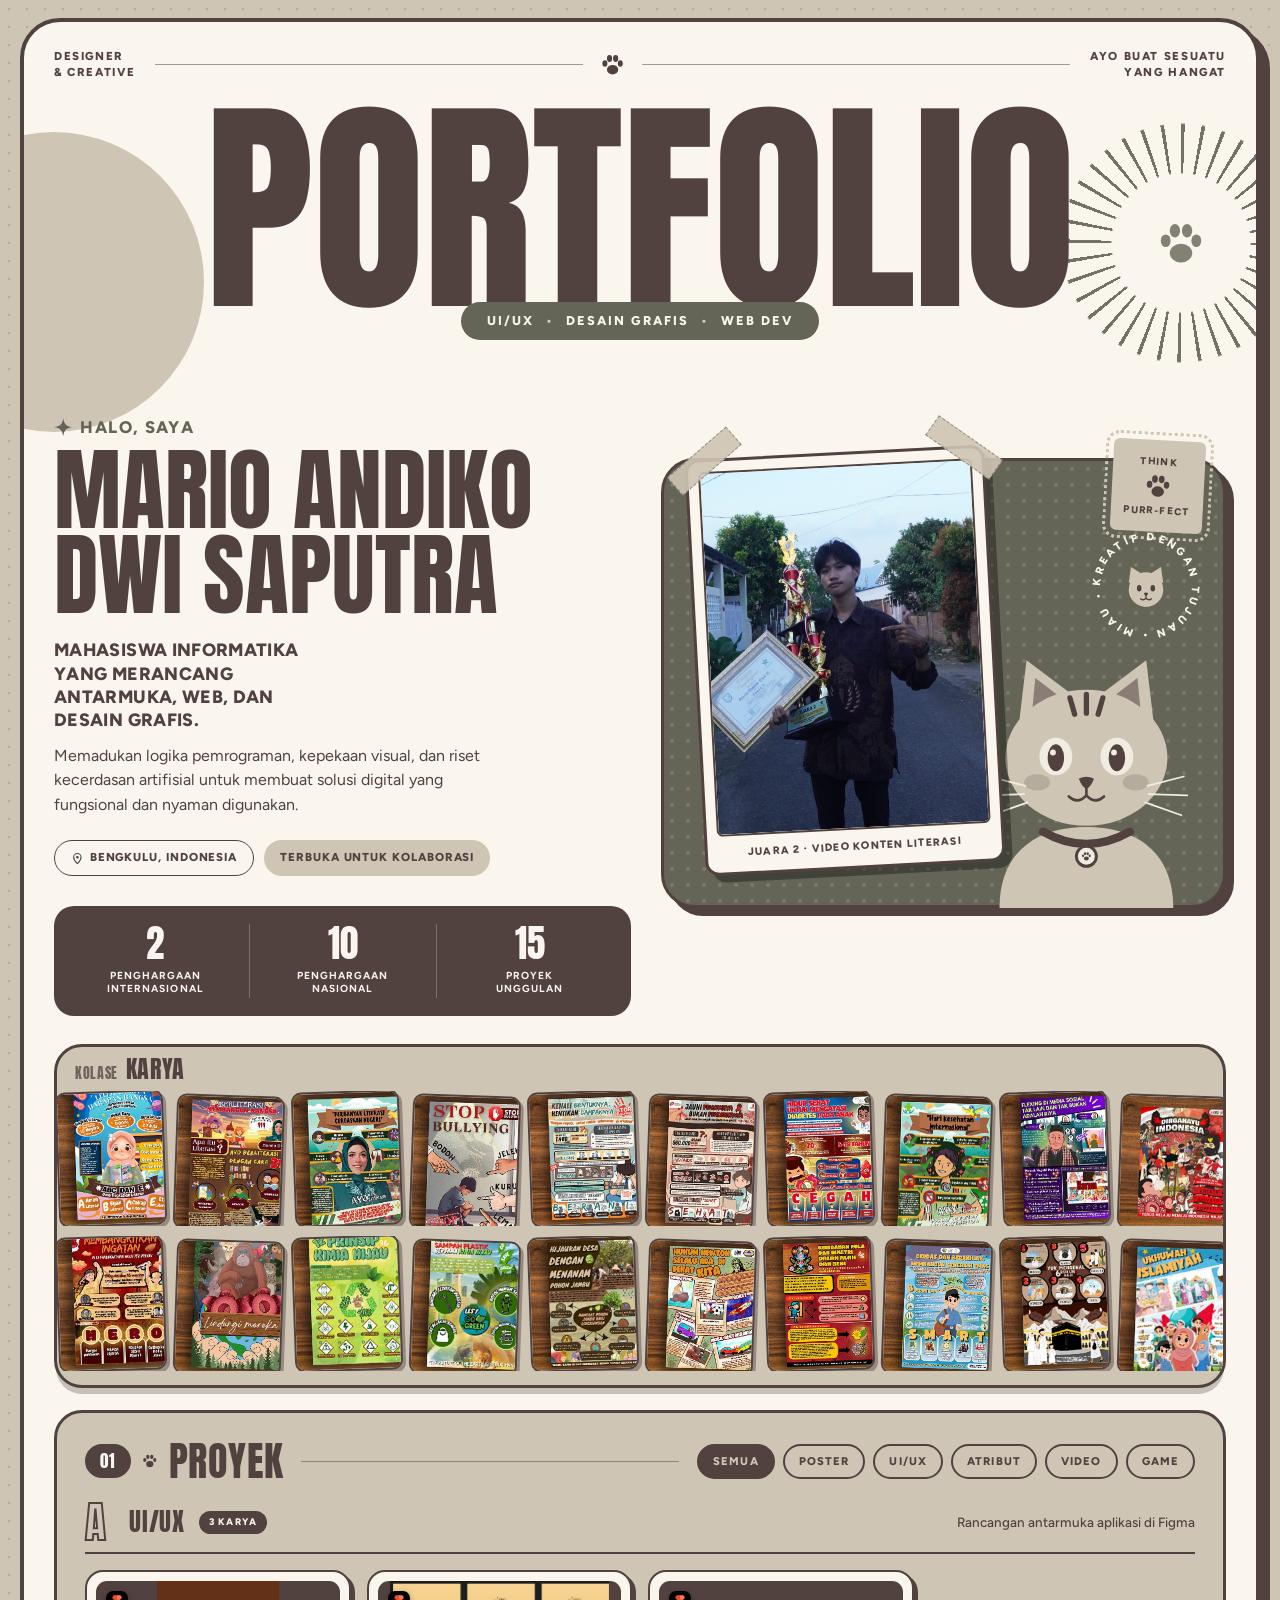
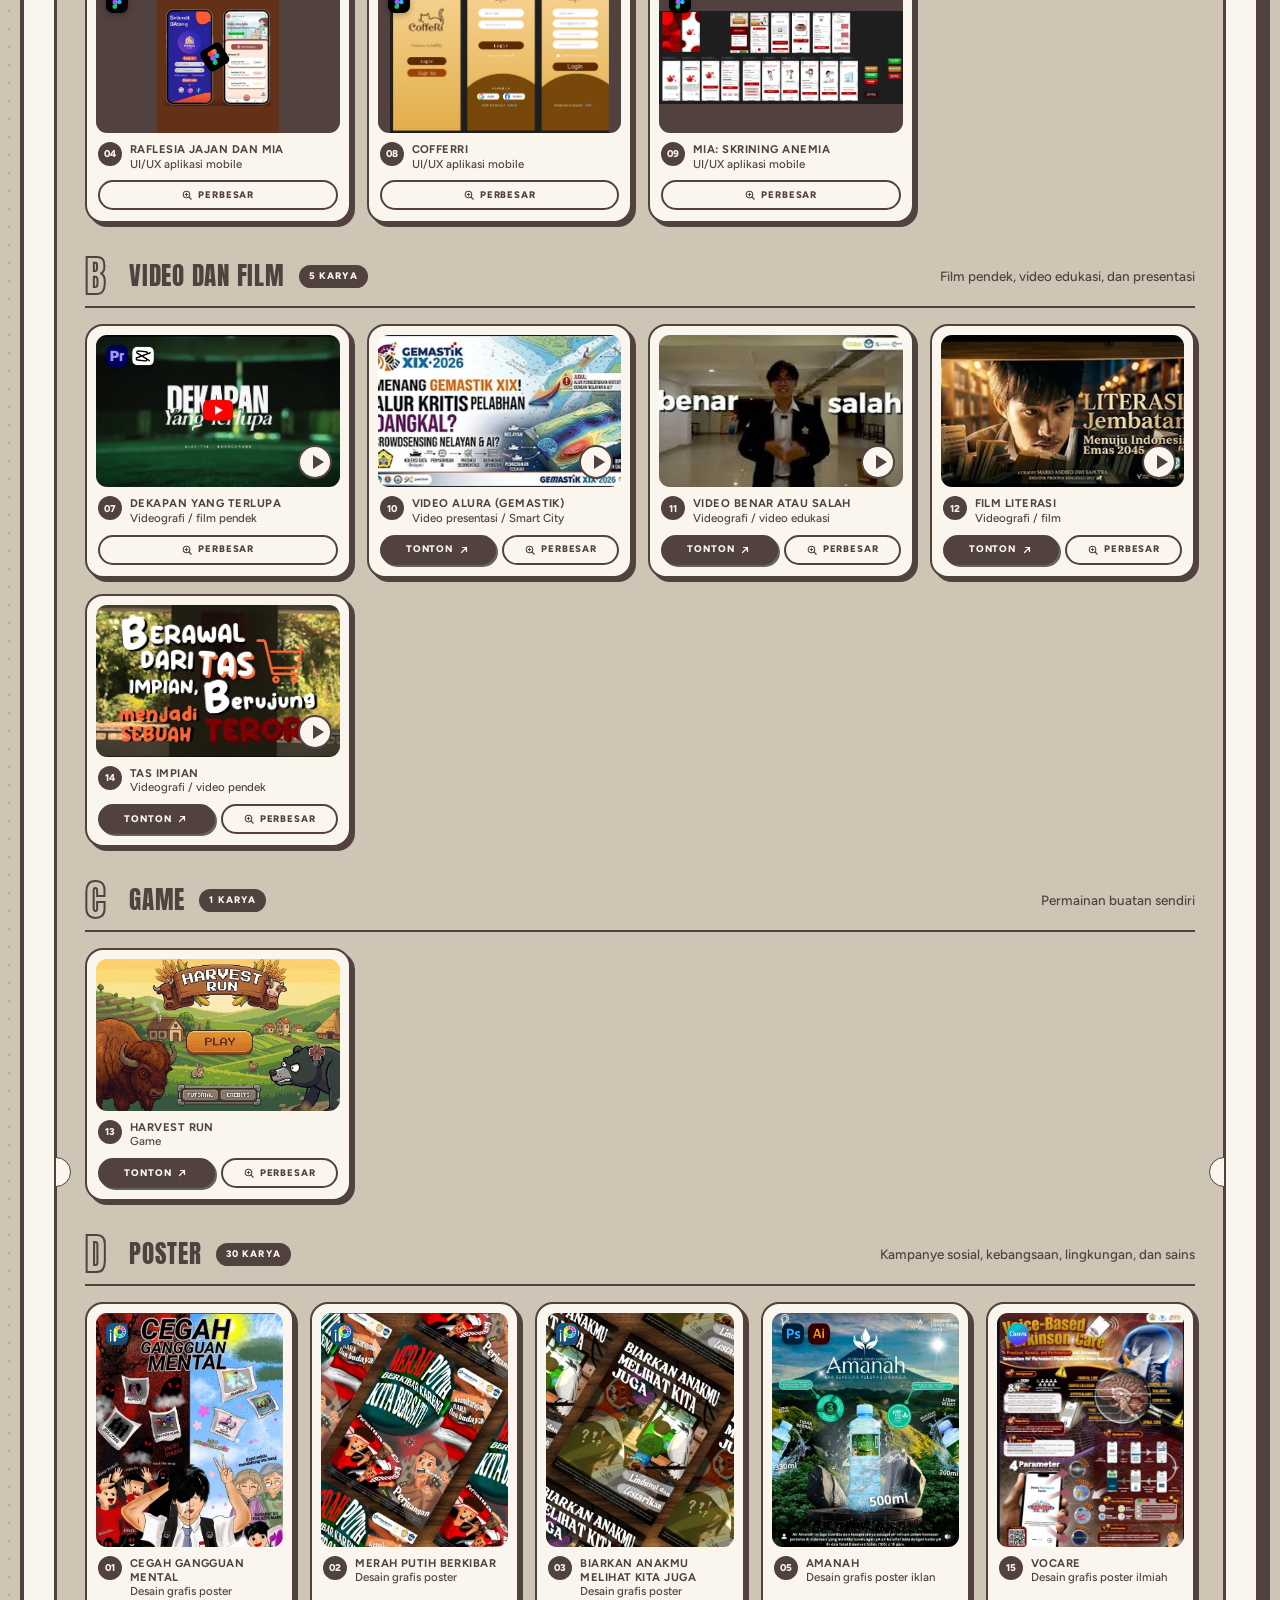
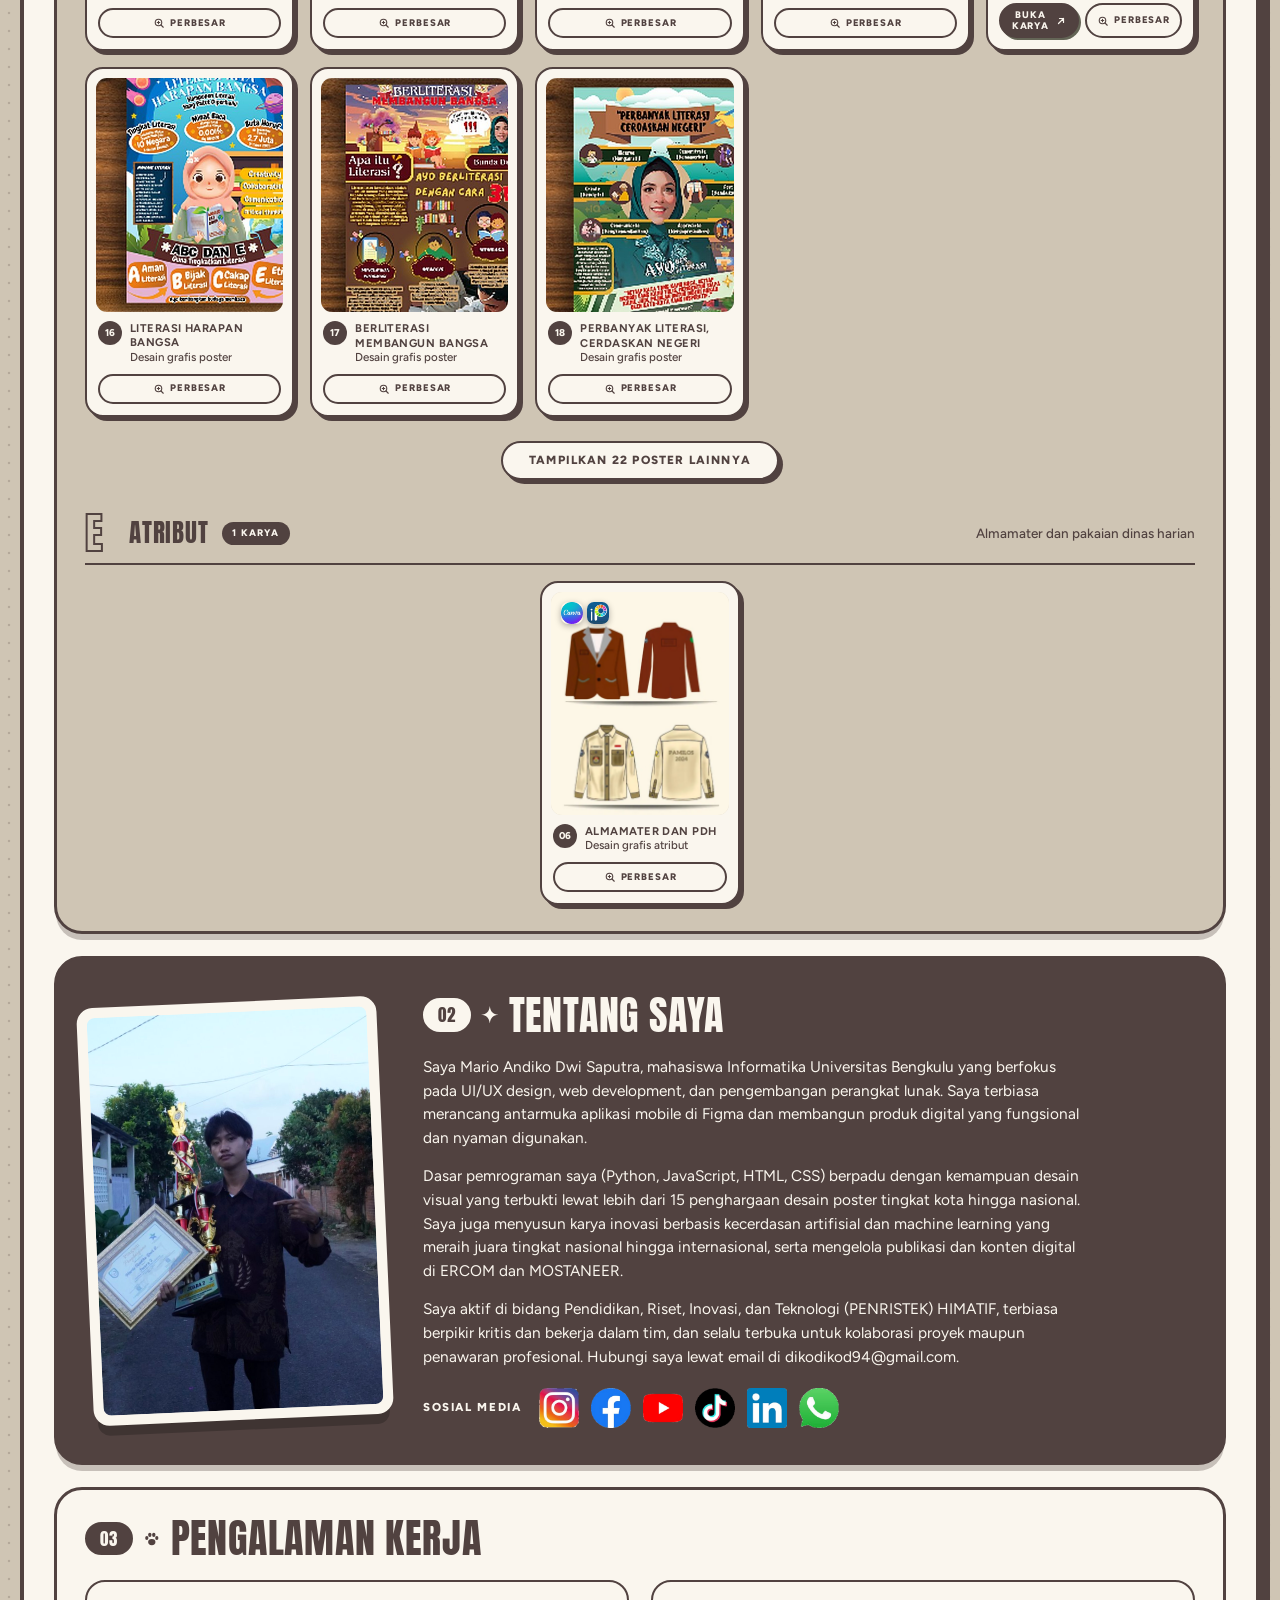
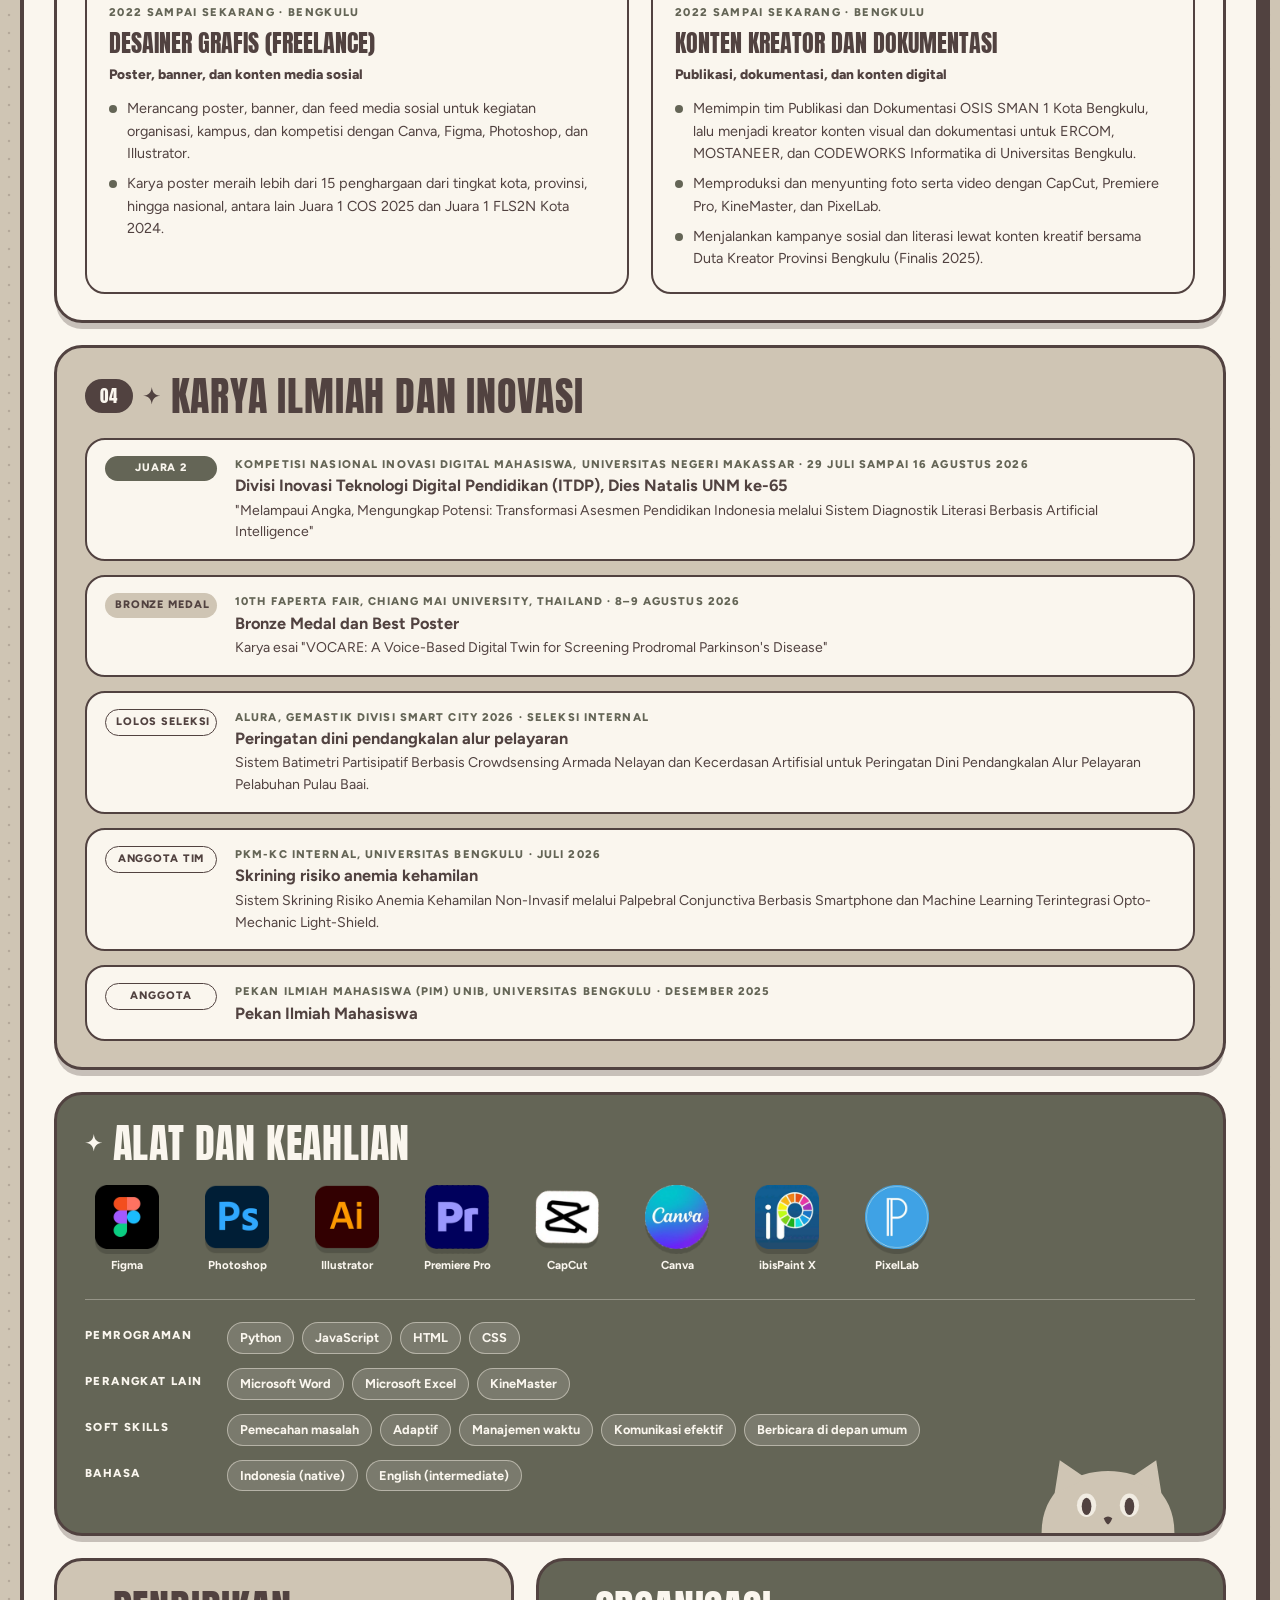
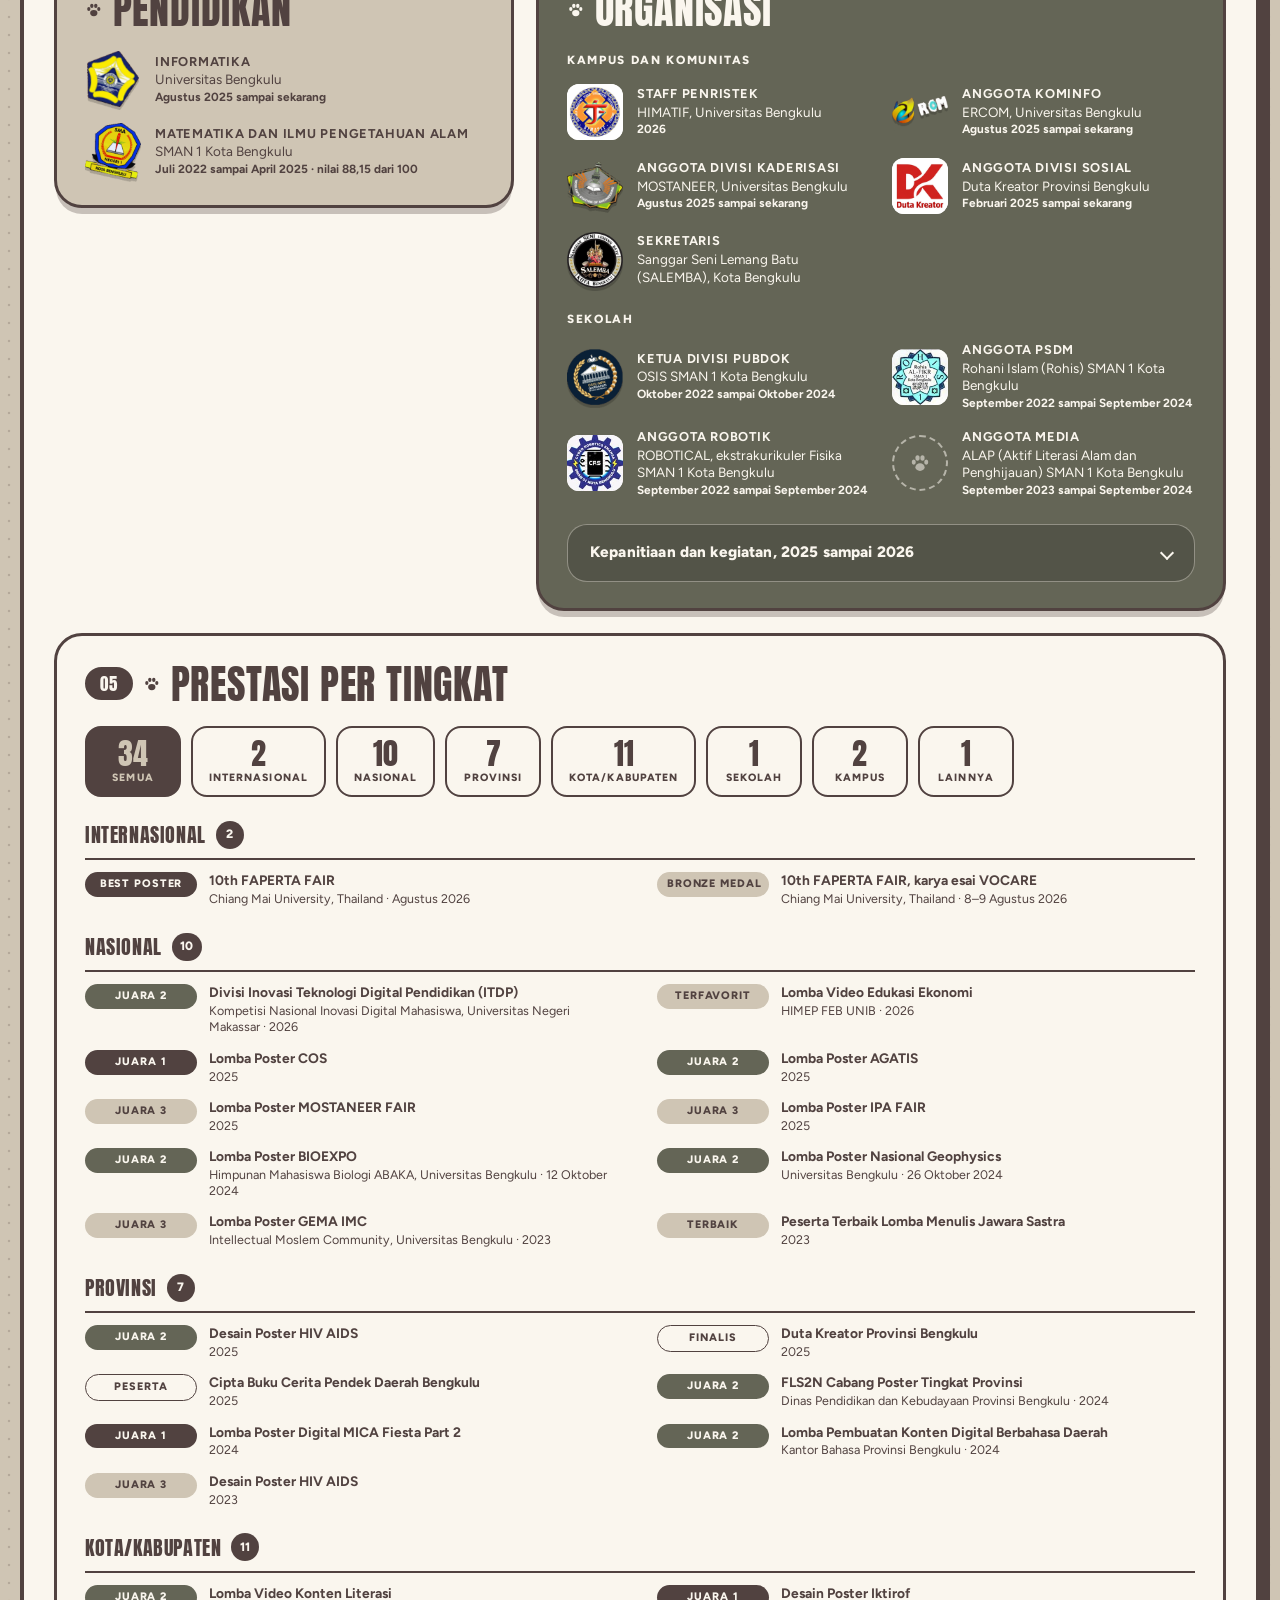
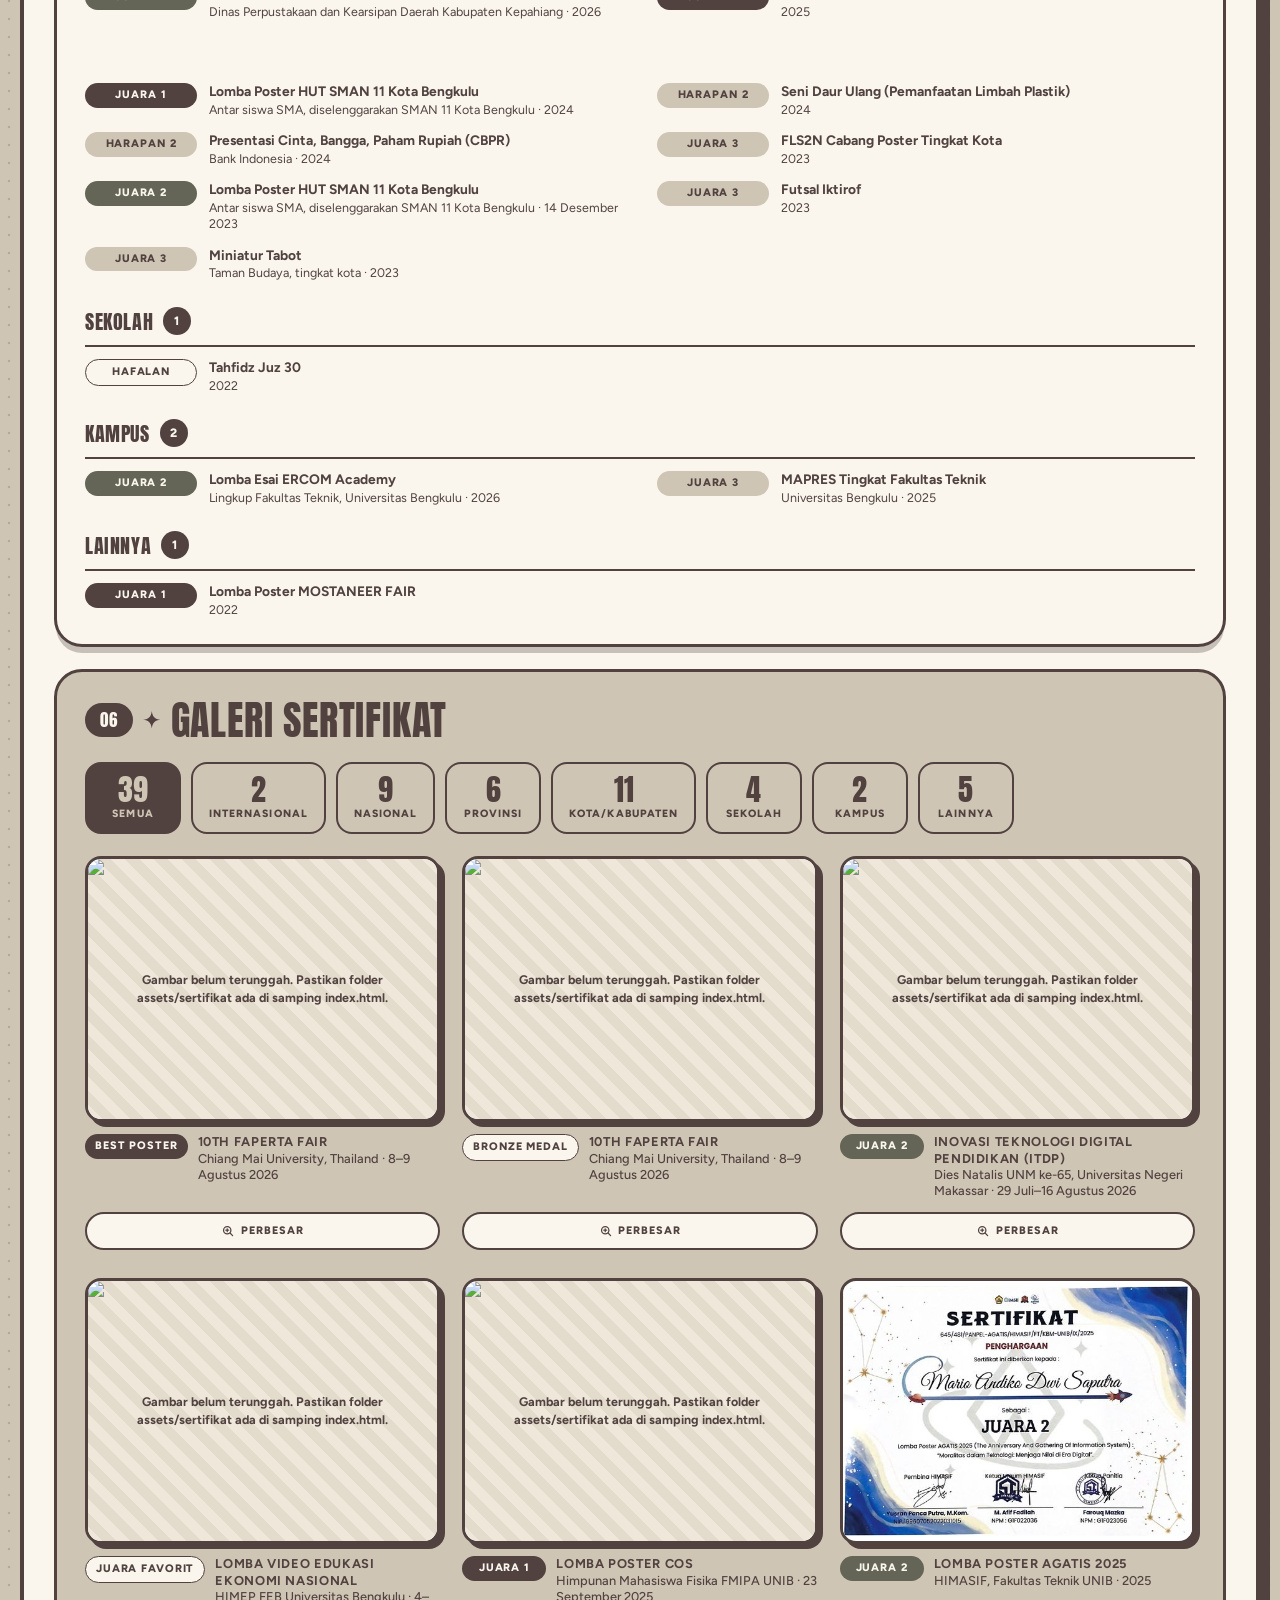
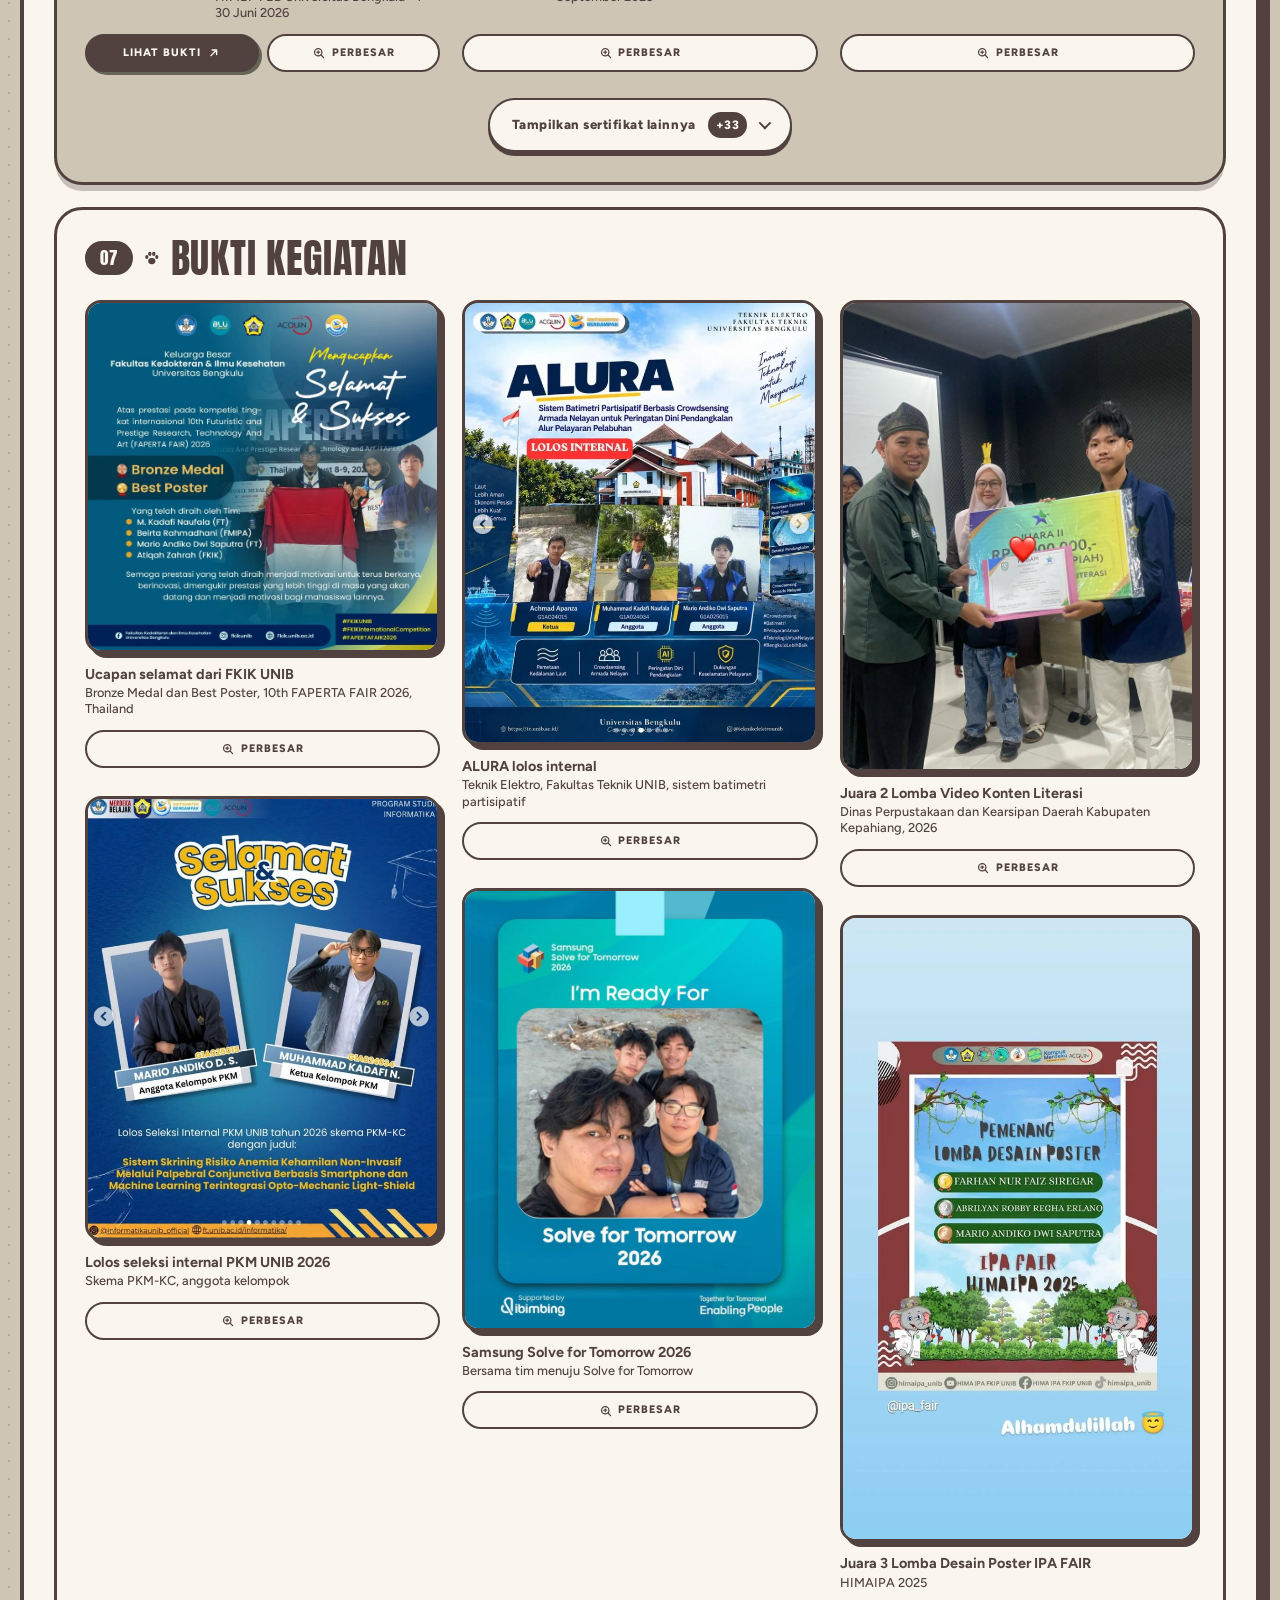
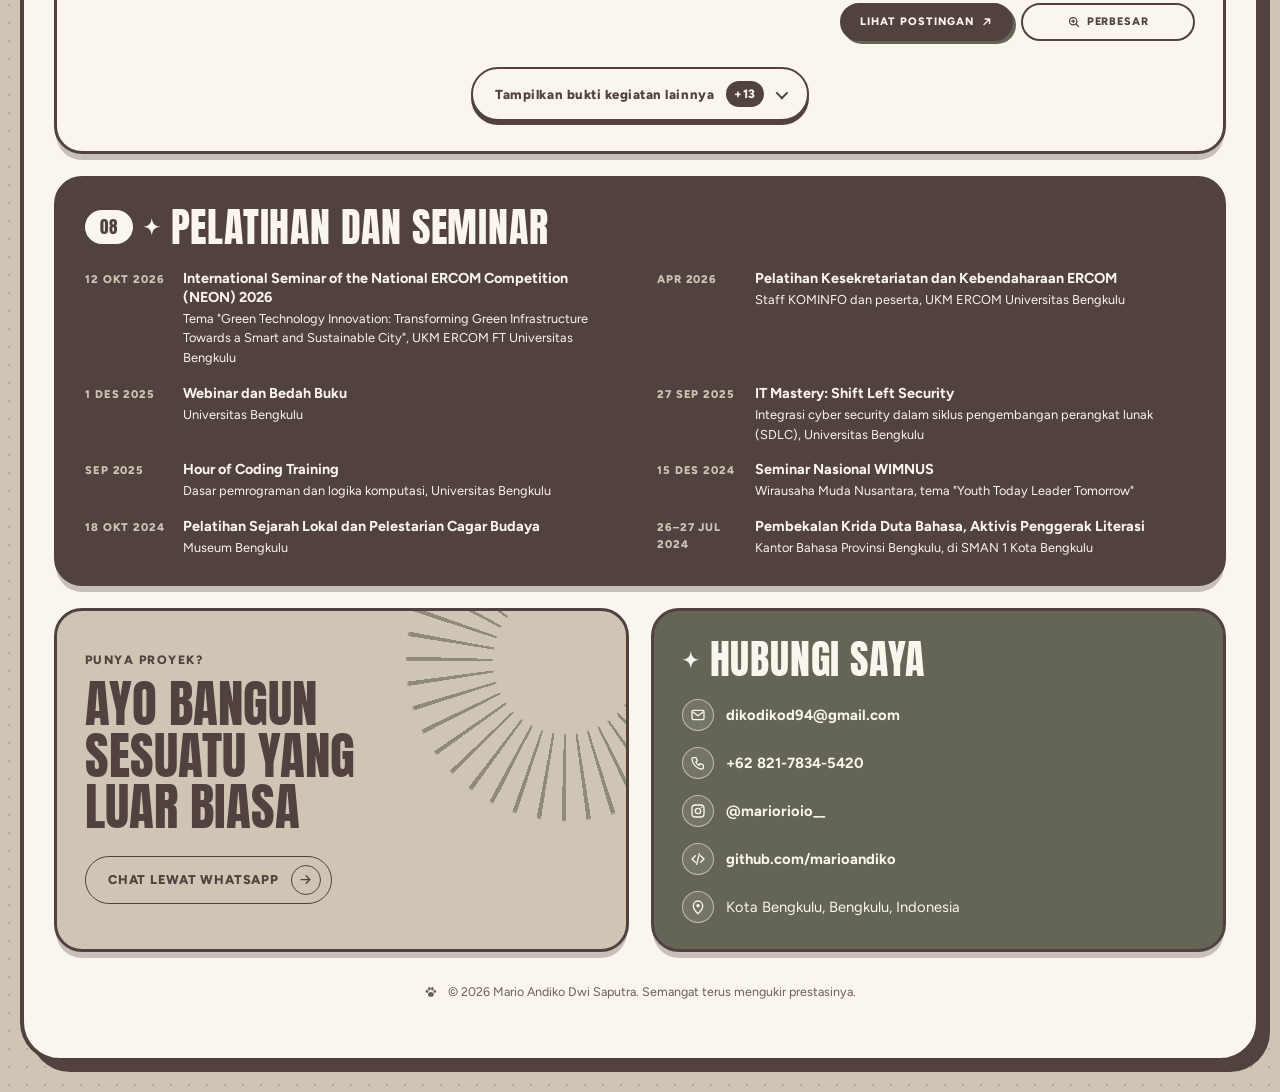
==== commit 3d77f38c: "Add files via upload" ====
--- a/index.html
+++ b/index.html
@@ -10,6 +10,8 @@
   <link href="https://fonts.googleapis.com/css2?family=Anton&family=Figtree:wght@400;500;700;800&display=swap" rel="stylesheet">
   <link rel="icon" href="data:image/svg+xml,%3Csvg xmlns='http://www.w3.org/2000/svg' viewBox='0 0 24 24'%3E%3Cg fill='%23514240'%3E%3Cellipse cx='12' cy='16.5' rx='5' ry='4.2'/%3E%3Cellipse cx='5.2' cy='11' rx='2.2' ry='2.8'/%3E%3Cellipse cx='9.3' cy='6.6' rx='2.3' ry='3'/%3E%3Cellipse cx='14.7' cy='6.6' rx='2.3' ry='3'/%3E%3Cellipse cx='18.8' cy='11' rx='2.2' ry='2.8'/%3E%3C/g%3E%3C/svg%3E">
   <link rel="stylesheet" href="style.css">
+  <link rel="stylesheet" href="tema.css">
+  <link rel="stylesheet" href="extra.css">
 </head>
 <body>
 
@@ -70,6 +72,12 @@
 
       <div class="stage">
         <div class="stage__panel" aria-hidden="true"></div>
+        <figure class="stage__photo">
+          <span class="tape tape--l" aria-hidden="true"></span><span class="tape tape--r" aria-hidden="true"></span>
+          <img src="assets/foto-hero.jpg" alt="Mario Andiko Dwi Saputra membawa piala dan piagam Juara 2 Lomba Video Konten Literasi" width="840" height="1120">
+          <figcaption>Juara 2 &middot; Video Konten Literasi</figcaption>
+        </figure>
+        
         <button class="cat-btn" type="button" aria-label="Sapa kucingnya">
           <svg class="cat" viewBox="0 0 400 460" role="img" aria-label="Ilustrasi kucing yang matanya mengikuti kursor">
             <!-- badan -->
@@ -125,9 +133,17 @@
       </ul>
     </section>
 
+
+    <!-- Kolase poster berjalan -->
+    <section class="collage" aria-label="Kolase poster">
+      <div class="collage__label"><span>Kolase</span><b>Karya</b></div>
+      <div class="collage__row" aria-hidden="true"><div class="collage__track"><img src="assets/poster/poster-01.jpg" alt="" loading="lazy" width="120" height="150"><img src="assets/poster/poster-02.jpg" alt="" loading="lazy" width="120" height="150"><img src="assets/poster/poster-03.jpg" alt="" loading="lazy" width="120" height="150"><img src="assets/poster/poster-04.jpg" alt="" loading="lazy" width="120" height="150"><img src="assets/poster/poster-05.jpg" alt="" loading="lazy" width="120" height="150"><img src="assets/poster/poster-06.jpg" alt="" loading="lazy" width="120" height="150"><img src="assets/poster/poster-07.jpg" alt="" loading="lazy" width="120" height="150"><img src="assets/poster/poster-08.jpg" alt="" loading="lazy" width="120" height="150"><img src="assets/poster/poster-09.jpg" alt="" loading="lazy" width="120" height="150"><img src="assets/poster/poster-10.jpg" alt="" loading="lazy" width="120" height="150"><img src="assets/poster/poster-11.jpg" alt="" loading="lazy" width="120" height="150"><img src="assets/poster/poster-12.jpg" alt="" loading="lazy" width="120" height="150"><img src="assets/poster/poster-01.jpg" alt="" loading="lazy" width="120" height="150"><img src="assets/poster/poster-02.jpg" alt="" loading="lazy" width="120" height="150"><img src="assets/poster/poster-03.jpg" alt="" loading="lazy" width="120" height="150"><img src="assets/poster/poster-04.jpg" alt="" loading="lazy" width="120" height="150"><img src="assets/poster/poster-05.jpg" alt="" loading="lazy" width="120" height="150"><img src="assets/poster/poster-06.jpg" alt="" loading="lazy" width="120" height="150"><img src="assets/poster/poster-07.jpg" alt="" loading="lazy" width="120" height="150"><img src="assets/poster/poster-08.jpg" alt="" loading="lazy" width="120" height="150"><img src="assets/poster/poster-09.jpg" alt="" loading="lazy" width="120" height="150"><img src="assets/poster/poster-10.jpg" alt="" loading="lazy" width="120" height="150"><img src="assets/poster/poster-11.jpg" alt="" loading="lazy" width="120" height="150"><img src="assets/poster/poster-12.jpg" alt="" loading="lazy" width="120" height="150"></div></div>
+      <div class="collage__row collage__row--rev" aria-hidden="true"><div class="collage__track"><img src="assets/poster/poster-13.jpg" alt="" loading="lazy" width="120" height="150"><img src="assets/poster/poster-14.jpg" alt="" loading="lazy" width="120" height="150"><img src="assets/poster/poster-15.jpg" alt="" loading="lazy" width="120" height="150"><img src="assets/poster/poster-16.jpg" alt="" loading="lazy" width="120" height="150"><img src="assets/poster/poster-17.jpg" alt="" loading="lazy" width="120" height="150"><img src="assets/poster/poster-18.jpg" alt="" loading="lazy" width="120" height="150"><img src="assets/poster/poster-19.jpg" alt="" loading="lazy" width="120" height="150"><img src="assets/poster/poster-20.jpg" alt="" loading="lazy" width="120" height="150"><img src="assets/poster/poster-21.jpg" alt="" loading="lazy" width="120" height="150"><img src="assets/poster/poster-22.jpg" alt="" loading="lazy" width="120" height="150"><img src="assets/poster/poster-23.jpg" alt="" loading="lazy" width="120" height="150"><img src="assets/poster/poster-24.jpg" alt="" loading="lazy" width="120" height="150"><img src="assets/poster/poster-13.jpg" alt="" loading="lazy" width="120" height="150"><img src="assets/poster/poster-14.jpg" alt="" loading="lazy" width="120" height="150"><img src="assets/poster/poster-15.jpg" alt="" loading="lazy" width="120" height="150"><img src="assets/poster/poster-16.jpg" alt="" loading="lazy" width="120" height="150"><img src="assets/poster/poster-17.jpg" alt="" loading="lazy" width="120" height="150"><img src="assets/poster/poster-18.jpg" alt="" loading="lazy" width="120" height="150"><img src="assets/poster/poster-19.jpg" alt="" loading="lazy" width="120" height="150"><img src="assets/poster/poster-20.jpg" alt="" loading="lazy" width="120" height="150"><img src="assets/poster/poster-21.jpg" alt="" loading="lazy" width="120" height="150"><img src="assets/poster/poster-22.jpg" alt="" loading="lazy" width="120" height="150"><img src="assets/poster/poster-23.jpg" alt="" loading="lazy" width="120" height="150"><img src="assets/poster/poster-24.jpg" alt="" loading="lazy" width="120" height="150"></div></div>
+    </section>
+
     <!-- Proyek -->
     <section class="works panel panel--sand" id="karya" aria-labelledby="h-karya">
-      <div class="panel__head">
+      <div class="panel__head"><span class="secno">01</span>
         <svg class="ico"><use href="#paw"/></svg>
         <h2 id="h-karya">Proyek</h2>
         <span class="panel__rule" aria-hidden="true"></span>
@@ -147,358 +163,558 @@
         data-images boleh lebih dari satu (pisahkan dengan koma).
         data-link: isi tautan YouTube/Behance bila ada, tombolnya muncul otomatis.
       -->
-      <ul class="cards">
+      <div class="tgroups">
+      <section class="tgroup" data-group="uiux">
+        <header class="tgroup__head">
+          <span class="tgroup__no">A</span>
+          <h3>UI/UX</h3>
+          <span class="tgroup__count">3 karya</span>
+          <p>Rancangan antarmuka aplikasi di Figma</p>
+        </header>
+        <ul class="tgrid tgrid--wide">
+        <li data-cat="uiux" class="w-half">
+          <article class="tile tile--card fit-contain">
+            <a class="tile__img" data-key="proyek:raflesia-mia" target="_blank" rel="noopener noreferrer" aria-label="Buka tautan: Raflesia Jajan dan Mia"><img src="assets/projects/raflesia-thumb.jpg" alt="Layar aplikasi Raflesia Jajan dan Mia" loading="lazy"><span class="tile__tools"><img src="assets/logos/figma.png" alt="" width="26" height="26"></span></a>
+            <div class="tile__cap"><b>04</b><span><strong>Raflesia Jajan dan Mia</strong><small>UI/UX aplikasi mobile</small></span></div>
+            <div class="tile__actions">
+              <a class="tbtn tbtn--link" data-key="proyek:raflesia-mia" target="_blank" rel="noopener noreferrer" hidden>Buka karya <svg class="ico" viewBox="0 0 24 24" aria-hidden="true"><path d="M7 17 17 7M9 7h8v8" fill="none" stroke="currentColor" stroke-width="2.4" stroke-linecap="round" stroke-linejoin="round"/></svg></a>
+              <button class="tbtn tbtn--zoom" type="button" data-lb="card" type="button"
+            data-title="Raflesia Jajan dan Mia" data-meta="UI/UX aplikasi mobile"
+            data-desc="Desain antarmuka dua aplikasi mobile di Figma: Raflesia Jajan, aplikasi kuliner dengan alur masuk dan daftar, serta Mia, aplikasi skrining risiko anemia dengan cek kualitas foto dan rekomendasi tindak lanjut."
+            data-tools="figma" data-images="assets/projects/raflesia-mia.jpg,assets/projects/raflesia-board.jpg" data-link=""><svg class="ico" viewBox="0 0 24 24" aria-hidden="true"><circle cx="11" cy="11" r="6.5" fill="none" stroke="currentColor" stroke-width="2.2"/><path d="m16 16 4.5 4.5M11 8.5v5M8.5 11h5" fill="none" stroke="currentColor" stroke-width="2.2" stroke-linecap="round"/></svg> Perbesar</button>
+            </div>
+          </article>
+        </li>
+        <li data-cat="uiux" class="w-half">
+          <article class="tile tile--card fit-contain">
+            <a class="tile__img" data-key="proyek:cofferi" target="_blank" rel="noopener noreferrer" aria-label="Buka tautan: CofferRi"><img src="assets/projects/cofferi.jpg" alt="Tiga layar aplikasi CofferRi: pembuka, masuk, dan daftar" loading="lazy"><span class="tile__tools"><img src="assets/logos/figma.png" alt="" width="26" height="26"></span></a>
+            <div class="tile__cap"><b>08</b><span><strong>CofferRi</strong><small>UI/UX aplikasi mobile</small></span></div>
+            <div class="tile__actions">
+              <a class="tbtn tbtn--link" data-key="proyek:cofferi" target="_blank" rel="noopener noreferrer" hidden>Buka karya <svg class="ico" viewBox="0 0 24 24" aria-hidden="true"><path d="M7 17 17 7M9 7h8v8" fill="none" stroke="currentColor" stroke-width="2.4" stroke-linecap="round" stroke-linejoin="round"/></svg></a>
+              <button class="tbtn tbtn--zoom" type="button" data-lb="card" type="button"
+            data-title="CofferRi" data-meta="UI/UX aplikasi mobile"
+            data-desc="Desain antarmuka aplikasi kafe CofferRi: layar pembuka dengan logo kucing, halaman masuk dengan opsi Google dan Facebook serta tautan lupa kata sandi, dan halaman daftar lengkap dengan persetujuan syarat dan privasi."
+            data-tools="figma" data-images="assets/projects/cofferi.jpg" data-link=""><svg class="ico" viewBox="0 0 24 24" aria-hidden="true"><circle cx="11" cy="11" r="6.5" fill="none" stroke="currentColor" stroke-width="2.2"/><path d="m16 16 4.5 4.5M11 8.5v5M8.5 11h5" fill="none" stroke="currentColor" stroke-width="2.2" stroke-linecap="round"/></svg> Perbesar</button>
+            </div>
+          </article>
+        </li>
+        <li data-cat="uiux" class="w-banner">
+          <article class="tile tile--card fit-contain">
+            <a class="tile__img" data-key="proyek:mia-board" target="_blank" rel="noopener noreferrer" aria-label="Buka tautan: Mia: Aplikasi Skrining Risiko Anemia"><img src="assets/projects/mia-board.jpg" alt="Papan desain Figma aplikasi Mia berisi layar skrining, hasil risiko, dan alur akun" loading="lazy"><span class="tile__tools"><img src="assets/logos/figma.png" alt="" width="26" height="26"></span></a>
+            <div class="tile__cap"><b>09</b><span><strong>Mia: Skrining Anemia</strong><small>UI/UX aplikasi mobile</small></span></div>
+            <div class="tile__actions">
+              <a class="tbtn tbtn--link" data-key="proyek:mia-board" target="_blank" rel="noopener noreferrer" hidden>Buka karya <svg class="ico" viewBox="0 0 24 24" aria-hidden="true"><path d="M7 17 17 7M9 7h8v8" fill="none" stroke="currentColor" stroke-width="2.4" stroke-linecap="round" stroke-linejoin="round"/></svg></a>
+              <button class="tbtn tbtn--zoom" type="button" data-lb="card" type="button"
+            data-title="Mia: Aplikasi Skrining Risiko Anemia" data-meta="UI/UX aplikasi mobile"
+            data-desc="Desain antarmuka aplikasi Mia di Figma. Alurnya mencakup pemotretan mata, cek kualitas foto, hasil skrining dengan empat tingkat risiko (normal, moderate, severe, ekstrem) beserta rekomendasi tindak lanjut, riwayat skrining, chat dokter, serta alur akun dari daftar, masuk, sampai atur ulang kata sandi."
+            data-tools="figma" data-images="assets/projects/mia-board.jpg" data-link=""><svg class="ico" viewBox="0 0 24 24" aria-hidden="true"><circle cx="11" cy="11" r="6.5" fill="none" stroke="currentColor" stroke-width="2.2"/><path d="m16 16 4.5 4.5M11 8.5v5M8.5 11h5" fill="none" stroke="currentColor" stroke-width="2.2" stroke-linecap="round"/></svg> Perbesar</button>
+            </div>
+          </article>
+        </li>
+        </ul>
+        
+      </section>
+      <section class="tgroup" data-group="video">
+        <header class="tgroup__head">
+          <span class="tgroup__no">B</span>
+          <h3>Video dan Film</h3>
+          <span class="tgroup__count">5 karya</span>
+          <p>Film pendek, video edukasi, dan presentasi</p>
+        </header>
+        <ul class="tgrid tgrid--wide">
+        <li data-cat="video" class="w-banner">
+          <article class="tile tile--card ">
+            <a class="tile__img" data-key="proyek:dekapan" target="_blank" rel="noopener noreferrer" aria-label="Buka tautan: Dekapan yang Terlupa"><img src="assets/projects/dekapan.jpg" alt="Cuplikan film pendek Dekapan yang Terlupa" loading="lazy"><span class="tile__tools"><img src="assets/logos/premiere.png" alt="" width="26" height="26"><img src="assets/logos/capcut.png" alt="" width="26" height="26"></span><span class="tile__play" aria-hidden="true"></span></a>
+            <div class="tile__cap"><b>07</b><span><strong>Dekapan yang Terlupa</strong><small>Videografi / film pendek</small></span></div>
+            <div class="tile__actions">
+              <a class="tbtn tbtn--link" data-key="proyek:dekapan" target="_blank" rel="noopener noreferrer" hidden>Tonton <svg class="ico" viewBox="0 0 24 24" aria-hidden="true"><path d="M7 17 17 7M9 7h8v8" fill="none" stroke="currentColor" stroke-width="2.4" stroke-linecap="round" stroke-linejoin="round"/></svg></a>
+              <button class="tbtn tbtn--zoom" type="button" data-lb="card" type="button"
+            data-title="Dekapan yang Terlupa" data-meta="Videografi / film pendek"
+            data-desc="Film pendek karya Tim Monochrome, dikerjakan dengan Premiere Pro dan CapCut."
+            data-tools="premiere,capcut" data-images="assets/projects/dekapan.jpg" data-link=""><svg class="ico" viewBox="0 0 24 24" aria-hidden="true"><circle cx="11" cy="11" r="6.5" fill="none" stroke="currentColor" stroke-width="2.2"/><path d="m16 16 4.5 4.5M11 8.5v5M8.5 11h5" fill="none" stroke="currentColor" stroke-width="2.2" stroke-linecap="round"/></svg> Perbesar</button>
+            </div>
+          </article>
+        </li>
+        <li data-cat="video" class="w-third">
+          <article class="tile tile--card ">
+            <a class="tile__img" data-key="proyek:alura-video" target="_blank" rel="noopener noreferrer" aria-label="Buka tautan: Video Presentasi ALURA, GEMASTIK XIX 2026"><img src="assets/projects/alura-video.jpg" alt="Sampul video presentasi ALURA untuk GEMASTIK XIX 2026" loading="lazy"><span class="tile__play" aria-hidden="true"></span></a>
+            <div class="tile__cap"><b>10</b><span><strong>Video ALURA (GEMASTIK)</strong><small>Video presentasi / Smart City</small></span></div>
+            <div class="tile__actions">
+              <a class="tbtn tbtn--link" data-key="proyek:alura-video" target="_blank" rel="noopener noreferrer" hidden>Tonton <svg class="ico" viewBox="0 0 24 24" aria-hidden="true"><path d="M7 17 17 7M9 7h8v8" fill="none" stroke="currentColor" stroke-width="2.4" stroke-linecap="round" stroke-linejoin="round"/></svg></a>
+              <button class="tbtn tbtn--zoom" type="button" data-lb="card" type="button"
+            data-title="Video Presentasi ALURA, GEMASTIK XIX 2026" data-meta="Video presentasi / Smart City"
+            data-desc="Video presentasi ALURA untuk GEMASTIK XIX 2026 divisi Smart City: sistem batimetri partisipatif berbasis crowdsensing armada nelayan dan kecerdasan artifisial untuk peringatan dini pendangkalan alur pelayaran Pelabuhan Pulau Baai. Alurnya dijelaskan lewat koleksi data nelayan, penyaringan AI, prediksi sedimentasi, dan dashboard operator."
+            data-tools="" data-images="assets/projects/alura-video.jpg" data-link="https://www.youtube.com/watch?v=lX008R0E64k"><svg class="ico" viewBox="0 0 24 24" aria-hidden="true"><circle cx="11" cy="11" r="6.5" fill="none" stroke="currentColor" stroke-width="2.2"/><path d="m16 16 4.5 4.5M11 8.5v5M8.5 11h5" fill="none" stroke="currentColor" stroke-width="2.2" stroke-linecap="round"/></svg> Perbesar</button>
+            </div>
+          </article>
+        </li>
+        <li data-cat="video" class="w-third">
+          <article class="tile tile--card ">
+            <a class="tile__img" data-key="proyek:benar-salah" target="_blank" rel="noopener noreferrer" aria-label="Buka tautan: Video Edukasi Benar atau Salah"><img src="assets/projects/benar-salah.jpg" alt="Cuplikan video edukasi dengan presenter dan pilihan benar atau salah" loading="lazy"><span class="tile__play" aria-hidden="true"></span></a>
+            <div class="tile__cap"><b>11</b><span><strong>Video Benar atau Salah</strong><small>Videografi / video edukasi</small></span></div>
+            <div class="tile__actions">
+              <a class="tbtn tbtn--link" data-key="proyek:benar-salah" target="_blank" rel="noopener noreferrer" hidden>Tonton <svg class="ico" viewBox="0 0 24 24" aria-hidden="true"><path d="M7 17 17 7M9 7h8v8" fill="none" stroke="currentColor" stroke-width="2.4" stroke-linecap="round" stroke-linejoin="round"/></svg></a>
+              <button class="tbtn tbtn--zoom" type="button" data-lb="card" type="button"
+            data-title="Video Edukasi Benar atau Salah" data-meta="Videografi / video edukasi"
+            data-desc="Video edukasi dengan format tebak benar atau salah, dibawakan langsung oleh presenter di lorong gedung kampus."
+            data-tools="" data-images="assets/projects/benar-salah.jpg" data-link="https://www.youtube.com/watch?v=3Hs5A17aLO8"><svg class="ico" viewBox="0 0 24 24" aria-hidden="true"><circle cx="11" cy="11" r="6.5" fill="none" stroke="currentColor" stroke-width="2.2"/><path d="m16 16 4.5 4.5M11 8.5v5M8.5 11h5" fill="none" stroke="currentColor" stroke-width="2.2" stroke-linecap="round"/></svg> Perbesar</button>
+            </div>
+          </article>
+        </li>
+        <li data-cat="video" class="w-third">
+          <article class="tile tile--card ">
+            <a class="tile__img" data-key="proyek:literasi" target="_blank" rel="noopener noreferrer" aria-label="Buka tautan: Literasi, Jembatan Menuju Indonesia Emas 2045"><img src="assets/projects/literasi.jpg" alt="Poster film Literasi, Jembatan Menuju Indonesia Emas 2045" loading="lazy"><span class="tile__play" aria-hidden="true"></span></a>
+            <div class="tile__cap"><b>12</b><span><strong>Film Literasi</strong><small>Videografi / film</small></span></div>
+            <div class="tile__actions">
+              <a class="tbtn tbtn--link" data-key="proyek:literasi" target="_blank" rel="noopener noreferrer" hidden>Tonton <svg class="ico" viewBox="0 0 24 24" aria-hidden="true"><path d="M7 17 17 7M9 7h8v8" fill="none" stroke="currentColor" stroke-width="2.4" stroke-linecap="round" stroke-linejoin="round"/></svg></a>
+              <button class="tbtn tbtn--zoom" type="button" data-lb="card" type="button"
+            data-title="Literasi, Jembatan Menuju Indonesia Emas 2045" data-meta="Videografi / film"
+            data-desc="Film bertema literasi sebagai jembatan menuju Indonesia Emas 2045, karya Mario Andiko Dwi Saputra, Kreator Provinsi Bengkulu 2025."
+            data-tools="" data-images="assets/projects/literasi.jpg" data-link="https://www.youtube.com/watch?v=f-2Cjgph5xw"><svg class="ico" viewBox="0 0 24 24" aria-hidden="true"><circle cx="11" cy="11" r="6.5" fill="none" stroke="currentColor" stroke-width="2.2"/><path d="m16 16 4.5 4.5M11 8.5v5M8.5 11h5" fill="none" stroke="currentColor" stroke-width="2.2" stroke-linecap="round"/></svg> Perbesar</button>
+            </div>
+          </article>
+        </li>
+        <li data-cat="video" class="w-banner">
+          <article class="tile tile--card ">
+            <a class="tile__img" data-key="proyek:tas-impian" target="_blank" rel="noopener noreferrer" aria-label="Buka tautan: Berawal dari Tas Impian, Berujung Menjadi Sebuah Teror"><img src="assets/projects/tas-impian.jpg" alt="Cuplikan video Berawal dari Tas Impian, Berujung Menjadi Sebuah Teror" loading="lazy"><span class="tile__play" aria-hidden="true"></span></a>
+            <div class="tile__cap"><b>14</b><span><strong>Tas Impian</strong><small>Videografi / video pendek</small></span></div>
+            <div class="tile__actions">
+              <a class="tbtn tbtn--link" data-key="proyek:tas-impian" target="_blank" rel="noopener noreferrer" hidden>Tonton <svg class="ico" viewBox="0 0 24 24" aria-hidden="true"><path d="M7 17 17 7M9 7h8v8" fill="none" stroke="currentColor" stroke-width="2.4" stroke-linecap="round" stroke-linejoin="round"/></svg></a>
+              <button class="tbtn tbtn--zoom" type="button" data-lb="card" type="button"
+            data-title="Berawal dari Tas Impian, Berujung Menjadi Sebuah Teror" data-meta="Videografi / video pendek"
+            data-desc="Video pendek dengan judul tipografi tebal di atas cuplikan siluet seorang perempuan berhijab di dekat jendela. Dapat ditonton lewat Reel Instagram."
+            data-tools="" data-images="assets/projects/tas-impian.jpg" data-link="https://www.instagram.com/mariorioio__/reel/DZvkXCnuJhx/"><svg class="ico" viewBox="0 0 24 24" aria-hidden="true"><circle cx="11" cy="11" r="6.5" fill="none" stroke="currentColor" stroke-width="2.2"/><path d="m16 16 4.5 4.5M11 8.5v5M8.5 11h5" fill="none" stroke="currentColor" stroke-width="2.2" stroke-linecap="round"/></svg> Perbesar</button>
+            </div>
+          </article>
+        </li>
+        </ul>
+        
+      </section>
+      <section class="tgroup" data-group="game">
+        <header class="tgroup__head">
+          <span class="tgroup__no">C</span>
+          <h3>Game</h3>
+          <span class="tgroup__count">1 karya</span>
+          <p>Permainan buatan sendiri</p>
+        </header>
+        <ul class="tgrid tgrid--wide">
+        <li data-cat="game" class="w-single">
+          <article class="tile tile--card ">
+            <a class="tile__img" data-key="proyek:harvest-run" target="_blank" rel="noopener noreferrer" aria-label="Buka tautan: Harvest Run"><img src="assets/projects/harvest-run.jpg" alt="Layar menu game Harvest Run: bison, beruang, dan ladang dengan tombol Play, Tutorial, dan Credits" loading="lazy"></a>
+            <div class="tile__cap"><b>13</b><span><strong>Harvest Run</strong><small>Game</small></span></div>
+            <div class="tile__actions">
+              <a class="tbtn tbtn--link" data-key="proyek:harvest-run" target="_blank" rel="noopener noreferrer" hidden>Tonton <svg class="ico" viewBox="0 0 24 24" aria-hidden="true"><path d="M7 17 17 7M9 7h8v8" fill="none" stroke="currentColor" stroke-width="2.4" stroke-linecap="round" stroke-linejoin="round"/></svg></a>
+              <button class="tbtn tbtn--zoom" type="button" data-lb="card" type="button"
+            data-title="Harvest Run" data-meta="Game"
+            data-desc="Game bertema pertanian dengan karakter bison dan beruang. Menu utamanya berisi Play, Tutorial, dan Credits."
+            data-tools="" data-images="assets/projects/harvest-run.jpg" data-link="https://www.youtube.com/watch?v=FGU-4t6iowk"><svg class="ico" viewBox="0 0 24 24" aria-hidden="true"><circle cx="11" cy="11" r="6.5" fill="none" stroke="currentColor" stroke-width="2.2"/><path d="m16 16 4.5 4.5M11 8.5v5M8.5 11h5" fill="none" stroke="currentColor" stroke-width="2.2" stroke-linecap="round"/></svg> Perbesar</button>
+            </div>
+          </article>
+        </li>
+        </ul>
+        
+      </section>
+      <section class="tgroup" data-group="poster">
+        <header class="tgroup__head">
+          <span class="tgroup__no">D</span>
+          <h3>Poster</h3>
+          <span class="tgroup__count">30 karya</span>
+          <p>Kampanye sosial, kebangsaan, lingkungan, dan sains</p>
+        </header>
+        <ul class="tgrid tgrid--poster">
         <li data-cat="poster">
-          <button class="card" type="button"
+          <article class="tile tile--card ">
+            <a class="tile__img" data-key="proyek:cegah" target="_blank" rel="noopener noreferrer" aria-label="Buka tautan: Cegah Gangguan Mental"><img src="assets/projects/cegah.jpg" alt="Poster Cegah Gangguan Mental" loading="lazy"><span class="tile__tools"><img src="assets/logos/ibispaint.png" alt="" width="26" height="26"></span></a>
+            <div class="tile__cap"><b>01</b><span><strong>Cegah Gangguan Mental</strong><small>Desain grafis poster</small></span></div>
+            <div class="tile__actions">
+              <a class="tbtn tbtn--link" data-key="proyek:cegah" target="_blank" rel="noopener noreferrer" hidden>Buka karya <svg class="ico" viewBox="0 0 24 24" aria-hidden="true"><path d="M7 17 17 7M9 7h8v8" fill="none" stroke="currentColor" stroke-width="2.4" stroke-linecap="round" stroke-linejoin="round"/></svg></a>
+              <button class="tbtn tbtn--zoom" type="button" data-lb="card" type="button"
             data-title="Cegah Gangguan Mental" data-meta="Desain grafis poster"
             data-desc="Poster kampanye kesehatan mental remaja untuk FLS2N 2024. Satu gambar dibelah dua: sisi gelap tentang tekanan dan perundungan, sisi terang tentang dukungan, olahraga, dan bersosialisasi."
-            data-tools="ibispaint" data-images="assets/projects/cegah.jpg" data-link="">
-            <span class="card__img"><img src="assets/projects/cegah.jpg" alt="Poster Cegah Gangguan Mental" width="690" height="964" loading="lazy"></span>
-            <span class="card__tools"><img src="assets/logos/ibispaint.png" alt="" width="26" height="26"></span>
-            <span class="card__cap"><b>01</b><span><strong>Cegah Gangguan Mental</strong><small>Desain grafis poster</small></span></span>
-          </button>
+            data-tools="ibispaint" data-images="assets/projects/cegah.jpg" data-link=""><svg class="ico" viewBox="0 0 24 24" aria-hidden="true"><circle cx="11" cy="11" r="6.5" fill="none" stroke="currentColor" stroke-width="2.2"/><path d="m16 16 4.5 4.5M11 8.5v5M8.5 11h5" fill="none" stroke="currentColor" stroke-width="2.2" stroke-linecap="round"/></svg> Perbesar</button>
+            </div>
+          </article>
         </li>
         <li data-cat="poster">
-          <button class="card" type="button"
+          <article class="tile tile--card ">
+            <a class="tile__img" data-key="proyek:merahputih" target="_blank" rel="noopener noreferrer" aria-label="Buka tautan: Merah Putih Berkibar Karena Kita Bersatu"><img src="assets/projects/merahputih.jpg" alt="Poster Merah Putih Berkibar Karena Kita Bersatu" loading="lazy"><span class="tile__tools"><img src="assets/logos/ibispaint.png" alt="" width="26" height="26"></span></a>
+            <div class="tile__cap"><b>02</b><span><strong>Merah Putih Berkibar</strong><small>Desain grafis poster</small></span></div>
+            <div class="tile__actions">
+              <a class="tbtn tbtn--link" data-key="proyek:merahputih" target="_blank" rel="noopener noreferrer" hidden>Buka karya <svg class="ico" viewBox="0 0 24 24" aria-hidden="true"><path d="M7 17 17 7M9 7h8v8" fill="none" stroke="currentColor" stroke-width="2.4" stroke-linecap="round" stroke-linejoin="round"/></svg></a>
+              <button class="tbtn tbtn--zoom" type="button" data-lb="card" type="button"
             data-title="Merah Putih Berkibar Karena Kita Bersatu" data-meta="Desain grafis poster"
             data-desc="Poster bertema persatuan dan keberagaman suku, agama, ras, dan budaya, dengan ilustrasi perjuangan kemerdekaan."
-            data-tools="ibispaint" data-images="assets/projects/merahputih.jpg" data-link="">
-            <span class="card__img"><img src="assets/projects/merahputih.jpg" alt="Poster Merah Putih Berkibar Karena Kita Bersatu" width="690" height="701" loading="lazy"></span>
-            <span class="card__tools"><img src="assets/logos/ibispaint.png" alt="" width="26" height="26"></span>
-            <span class="card__cap"><b>02</b><span><strong>Merah Putih Berkibar</strong><small>Desain grafis poster</small></span></span>
-          </button>
+            data-tools="ibispaint" data-images="assets/projects/merahputih.jpg" data-link=""><svg class="ico" viewBox="0 0 24 24" aria-hidden="true"><circle cx="11" cy="11" r="6.5" fill="none" stroke="currentColor" stroke-width="2.2"/><path d="m16 16 4.5 4.5M11 8.5v5M8.5 11h5" fill="none" stroke="currentColor" stroke-width="2.2" stroke-linecap="round"/></svg> Perbesar</button>
+            </div>
+          </article>
         </li>
         <li data-cat="poster">
-          <button class="card" type="button"
+          <article class="tile tile--card ">
+            <a class="tile__img" data-key="proyek:biarkan" target="_blank" rel="noopener noreferrer" aria-label="Buka tautan: Biarkan Anakmu Melihat Kita Juga"><img src="assets/projects/biarkan.jpg" alt="Poster Biarkan Anakmu Melihat Kita Juga" loading="lazy"><span class="tile__tools"><img src="assets/logos/ibispaint.png" alt="" width="26" height="26"></span></a>
+            <div class="tile__cap"><b>03</b><span><strong>Biarkan Anakmu Melihat Kita Juga</strong><small>Desain grafis poster</small></span></div>
+            <div class="tile__actions">
+              <a class="tbtn tbtn--link" data-key="proyek:biarkan" target="_blank" rel="noopener noreferrer" hidden>Buka karya <svg class="ico" viewBox="0 0 24 24" aria-hidden="true"><path d="M7 17 17 7M9 7h8v8" fill="none" stroke="currentColor" stroke-width="2.4" stroke-linecap="round" stroke-linejoin="round"/></svg></a>
+              <button class="tbtn tbtn--zoom" type="button" data-lb="card" type="button"
             data-title="Biarkan Anakmu Melihat Kita Juga" data-meta="Desain grafis poster"
             data-desc="Poster ajakan melindungi dan melestarikan keanekaragaman hayati Indonesia, dilihat dari sudut pandang seorang anak yang bertemu satwa langka."
-            data-tools="ibispaint" data-images="assets/projects/biarkan.jpg" data-link="">
-            <span class="card__img"><img src="assets/projects/biarkan.jpg" alt="Poster Biarkan Anakmu Melihat Kita Juga" width="690" height="695" loading="lazy"></span>
-            <span class="card__tools"><img src="assets/logos/ibispaint.png" alt="" width="26" height="26"></span>
-            <span class="card__cap"><b>03</b><span><strong>Biarkan Anakmu Melihat Kita Juga</strong><small>Desain grafis poster</small></span></span>
-          </button>
-        </li>
-        <li data-cat="uiux">
-          <button class="card" type="button"
-            data-title="Raflesia Jajan dan Mia" data-meta="UI/UX aplikasi mobile"
-            data-desc="Desain antarmuka dua aplikasi mobile di Figma: Raflesia Jajan, aplikasi kuliner dengan alur masuk dan daftar, serta Mia, aplikasi skrining risiko anemia dengan cek kualitas foto dan rekomendasi tindak lanjut."
-            data-tools="figma" data-images="assets/projects/raflesia-mia.jpg,assets/projects/raflesia-board.jpg" data-link="">
-            <span class="card__img"><img src="assets/projects/raflesia-thumb.jpg" alt="Layar aplikasi Raflesia Jajan dan Mia" width="720" height="900" loading="lazy"></span>
-            <span class="card__tools"><img src="assets/logos/figma.png" alt="" width="26" height="26"></span>
-            <span class="card__cap"><b>04</b><span><strong>Raflesia Jajan dan Mia</strong><small>UI/UX aplikasi mobile</small></span></span>
-          </button>
+            data-tools="ibispaint" data-images="assets/projects/biarkan.jpg" data-link=""><svg class="ico" viewBox="0 0 24 24" aria-hidden="true"><circle cx="11" cy="11" r="6.5" fill="none" stroke="currentColor" stroke-width="2.2"/><path d="m16 16 4.5 4.5M11 8.5v5M8.5 11h5" fill="none" stroke="currentColor" stroke-width="2.2" stroke-linecap="round"/></svg> Perbesar</button>
+            </div>
+          </article>
         </li>
         <li data-cat="poster">
-          <button class="card" type="button"
+          <article class="tile tile--card ">
+            <a class="tile__img" data-key="proyek:amanah" target="_blank" rel="noopener noreferrer" aria-label="Buka tautan: Amanah: Tak Sekadar Pelepas Dahaga"><img src="assets/projects/amanah.jpg" alt="Poster iklan air minum Amanah" loading="lazy"><span class="tile__tools"><img src="assets/logos/photoshop.png" alt="" width="26" height="26"><img src="assets/logos/illustrator.png" alt="" width="26" height="26"></span></a>
+            <div class="tile__cap"><b>05</b><span><strong>Amanah</strong><small>Desain grafis poster iklan</small></span></div>
+            <div class="tile__actions">
+              <a class="tbtn tbtn--link" data-key="proyek:amanah" target="_blank" rel="noopener noreferrer" hidden>Buka karya <svg class="ico" viewBox="0 0 24 24" aria-hidden="true"><path d="M7 17 17 7M9 7h8v8" fill="none" stroke="currentColor" stroke-width="2.4" stroke-linecap="round" stroke-linejoin="round"/></svg></a>
+              <button class="tbtn tbtn--zoom" type="button" data-lb="card" type="button"
             data-title="Amanah: Tak Sekadar Pelepas Dahaga" data-meta="Desain grafis poster iklan"
             data-desc="Poster iklan air minum dalam kemasan Amanah ukuran 330 ml, 500 ml, dan 200 ml. Latar pegunungan, percikan air, serta infografik proses tiga teknologi dan kadar pH 8+."
-            data-tools="photoshop,illustrator" data-images="assets/projects/amanah.jpg" data-link="">
-            <span class="card__img"><img src="assets/projects/amanah.jpg" alt="Poster iklan air minum Amanah" width="567" height="701" loading="lazy"></span>
-            <span class="card__tools"><img src="assets/logos/photoshop.png" alt="" width="26" height="26"><img src="assets/logos/illustrator.png" alt="" width="26" height="26"></span>
-            <span class="card__cap"><b>05</b><span><strong>Amanah</strong><small>Desain grafis poster iklan</small></span></span>
-          </button>
-        </li>
+            data-tools="photoshop,illustrator" data-images="assets/projects/amanah.jpg" data-link=""><svg class="ico" viewBox="0 0 24 24" aria-hidden="true"><circle cx="11" cy="11" r="6.5" fill="none" stroke="currentColor" stroke-width="2.2"/><path d="m16 16 4.5 4.5M11 8.5v5M8.5 11h5" fill="none" stroke="currentColor" stroke-width="2.2" stroke-linecap="round"/></svg> Perbesar</button>
+            </div>
+          </article>
+        </li>
+        <li data-cat="poster">
+          <article class="tile tile--card ">
+            <a class="tile__img" data-key="proyek:vocare-poster" target="_blank" rel="noopener noreferrer" aria-label="Buka tautan: VOCARE: Voice-Based Parkinson Care"><img src="assets/projects/vocare-poster.jpg" alt="Poster ilmiah VOCARE: Voice-Based Parkinson Care" loading="lazy"><span class="tile__tools"><img src="assets/logos/canva.png" alt="" width="26" height="26"></span></a>
+            <div class="tile__cap"><b>15</b><span><strong>VOCARE</strong><small>Desain grafis poster ilmiah</small></span></div>
+            <div class="tile__actions">
+              <a class="tbtn tbtn--link" data-key="proyek:vocare-poster" target="_blank" rel="noopener noreferrer" hidden>Buka karya <svg class="ico" viewBox="0 0 24 24" aria-hidden="true"><path d="M7 17 17 7M9 7h8v8" fill="none" stroke="currentColor" stroke-width="2.4" stroke-linecap="round" stroke-linejoin="round"/></svg></a>
+              <button class="tbtn tbtn--zoom" type="button" data-lb="card" type="button"
+            data-title="VOCARE: Voice-Based Parkinson Care" data-meta="Desain grafis poster ilmiah"
+            data-desc="Poster ilmiah untuk 10th FAPERTA FAIR (Best Poster) tentang VOCARE, inovasi skrining mandiri penyakit Parkinson dari analisis suara. Isinya latar belakang, tujuan, alur sistem aplikasi, empat parameter suara, dampak, dan kesimpulan, dirancang di Canva."
+            data-tools="canva" data-images="assets/projects/vocare-poster.jpg" data-link="https://canva.link/6q5b5l4yoy9sea9"><svg class="ico" viewBox="0 0 24 24" aria-hidden="true"><circle cx="11" cy="11" r="6.5" fill="none" stroke="currentColor" stroke-width="2.2"/><path d="m16 16 4.5 4.5M11 8.5v5M8.5 11h5" fill="none" stroke="currentColor" stroke-width="2.2" stroke-linecap="round"/></svg> Perbesar</button>
+            </div>
+          </article>
+        </li>
+        <li data-cat="poster">
+          <article class="tile tile--card ">
+            <a class="tile__img" data-key="proyek:poster-01" target="_blank" rel="noopener noreferrer" aria-label="Buka tautan: Literasi Harapan Bangsa"><img src="assets/poster/poster-01.jpg" alt="Poster Literasi Harapan Bangsa" loading="lazy"></a>
+            <div class="tile__cap"><b>16</b><span><strong>Literasi Harapan Bangsa</strong><small>Desain grafis poster</small></span></div>
+            <div class="tile__actions">
+              <a class="tbtn tbtn--link" data-key="proyek:poster-01" target="_blank" rel="noopener noreferrer" hidden>Buka karya <svg class="ico" viewBox="0 0 24 24" aria-hidden="true"><path d="M7 17 17 7M9 7h8v8" fill="none" stroke="currentColor" stroke-width="2.4" stroke-linecap="round" stroke-linejoin="round"/></svg></a>
+              <button class="tbtn tbtn--zoom" type="button" data-lb="card" type="button"
+            data-title="Literasi Harapan Bangsa" data-meta="Desain grafis poster"
+            data-desc="Poster bertema literasi." data-tools="" data-images="assets/poster/poster-01.jpg" data-link=""><svg class="ico" viewBox="0 0 24 24" aria-hidden="true"><circle cx="11" cy="11" r="6.5" fill="none" stroke="currentColor" stroke-width="2.2"/><path d="m16 16 4.5 4.5M11 8.5v5M8.5 11h5" fill="none" stroke="currentColor" stroke-width="2.2" stroke-linecap="round"/></svg> Perbesar</button>
+            </div>
+          </article>
+        </li>
+        <li data-cat="poster">
+          <article class="tile tile--card ">
+            <a class="tile__img" data-key="proyek:poster-02" target="_blank" rel="noopener noreferrer" aria-label="Buka tautan: Berliterasi Membangun Bangsa"><img src="assets/poster/poster-02.jpg" alt="Poster Berliterasi Membangun Bangsa" loading="lazy"></a>
+            <div class="tile__cap"><b>17</b><span><strong>Berliterasi Membangun Bangsa</strong><small>Desain grafis poster</small></span></div>
+            <div class="tile__actions">
+              <a class="tbtn tbtn--link" data-key="proyek:poster-02" target="_blank" rel="noopener noreferrer" hidden>Buka karya <svg class="ico" viewBox="0 0 24 24" aria-hidden="true"><path d="M7 17 17 7M9 7h8v8" fill="none" stroke="currentColor" stroke-width="2.4" stroke-linecap="round" stroke-linejoin="round"/></svg></a>
+              <button class="tbtn tbtn--zoom" type="button" data-lb="card" type="button"
+            data-title="Berliterasi Membangun Bangsa" data-meta="Desain grafis poster"
+            data-desc="Poster bertema literasi." data-tools="" data-images="assets/poster/poster-02.jpg" data-link=""><svg class="ico" viewBox="0 0 24 24" aria-hidden="true"><circle cx="11" cy="11" r="6.5" fill="none" stroke="currentColor" stroke-width="2.2"/><path d="m16 16 4.5 4.5M11 8.5v5M8.5 11h5" fill="none" stroke="currentColor" stroke-width="2.2" stroke-linecap="round"/></svg> Perbesar</button>
+            </div>
+          </article>
+        </li>
+        <li data-cat="poster">
+          <article class="tile tile--card ">
+            <a class="tile__img" data-key="proyek:poster-03" target="_blank" rel="noopener noreferrer" aria-label="Buka tautan: Perbanyak Literasi, Cerdaskan Negeri"><img src="assets/poster/poster-03.jpg" alt="Poster Perbanyak Literasi, Cerdaskan Negeri" loading="lazy"></a>
+            <div class="tile__cap"><b>18</b><span><strong>Perbanyak Literasi, Cerdaskan Negeri</strong><small>Desain grafis poster</small></span></div>
+            <div class="tile__actions">
+              <a class="tbtn tbtn--link" data-key="proyek:poster-03" target="_blank" rel="noopener noreferrer" hidden>Buka karya <svg class="ico" viewBox="0 0 24 24" aria-hidden="true"><path d="M7 17 17 7M9 7h8v8" fill="none" stroke="currentColor" stroke-width="2.4" stroke-linecap="round" stroke-linejoin="round"/></svg></a>
+              <button class="tbtn tbtn--zoom" type="button" data-lb="card" type="button"
+            data-title="Perbanyak Literasi, Cerdaskan Negeri" data-meta="Desain grafis poster"
+            data-desc="Poster bertema literasi." data-tools="" data-images="assets/poster/poster-03.jpg" data-link=""><svg class="ico" viewBox="0 0 24 24" aria-hidden="true"><circle cx="11" cy="11" r="6.5" fill="none" stroke="currentColor" stroke-width="2.2"/><path d="m16 16 4.5 4.5M11 8.5v5M8.5 11h5" fill="none" stroke="currentColor" stroke-width="2.2" stroke-linecap="round"/></svg> Perbesar</button>
+            </div>
+          </article>
+        </li>
+        <li data-cat="poster" data-extra="1" hidden>
+          <article class="tile tile--card ">
+            <a class="tile__img" data-key="proyek:poster-04" target="_blank" rel="noopener noreferrer" aria-label="Buka tautan: Stop Bullying"><img src="assets/poster/poster-04.jpg" alt="Poster Stop Bullying" loading="lazy"></a>
+            <div class="tile__cap"><b>19</b><span><strong>Stop Bullying</strong><small>Desain grafis poster</small></span></div>
+            <div class="tile__actions">
+              <a class="tbtn tbtn--link" data-key="proyek:poster-04" target="_blank" rel="noopener noreferrer" hidden>Buka karya <svg class="ico" viewBox="0 0 24 24" aria-hidden="true"><path d="M7 17 17 7M9 7h8v8" fill="none" stroke="currentColor" stroke-width="2.4" stroke-linecap="round" stroke-linejoin="round"/></svg></a>
+              <button class="tbtn tbtn--zoom" type="button" data-lb="card" type="button"
+            data-title="Stop Bullying" data-meta="Desain grafis poster"
+            data-desc="Poster bertema sosial &amp;amp; kesehatan." data-tools="" data-images="assets/poster/poster-04.jpg" data-link=""><svg class="ico" viewBox="0 0 24 24" aria-hidden="true"><circle cx="11" cy="11" r="6.5" fill="none" stroke="currentColor" stroke-width="2.2"/><path d="m16 16 4.5 4.5M11 8.5v5M8.5 11h5" fill="none" stroke="currentColor" stroke-width="2.2" stroke-linecap="round"/></svg> Perbesar</button>
+            </div>
+          </article>
+        </li>
+        <li data-cat="poster" data-extra="1" hidden>
+          <article class="tile tile--card ">
+            <a class="tile__img" data-key="proyek:poster-05" target="_blank" rel="noopener noreferrer" aria-label="Buka tautan: Kenali Bentuknya, Hentikan Dampaknya"><img src="assets/poster/poster-05.jpg" alt="Poster Kenali Bentuknya, Hentikan Dampaknya" loading="lazy"></a>
+            <div class="tile__cap"><b>20</b><span><strong>Kenali Bentuknya, Hentikan Dampaknya</strong><small>Desain grafis poster</small></span></div>
+            <div class="tile__actions">
+              <a class="tbtn tbtn--link" data-key="proyek:poster-05" target="_blank" rel="noopener noreferrer" hidden>Buka karya <svg class="ico" viewBox="0 0 24 24" aria-hidden="true"><path d="M7 17 17 7M9 7h8v8" fill="none" stroke="currentColor" stroke-width="2.4" stroke-linecap="round" stroke-linejoin="round"/></svg></a>
+              <button class="tbtn tbtn--zoom" type="button" data-lb="card" type="button"
+            data-title="Kenali Bentuknya, Hentikan Dampaknya" data-meta="Desain grafis poster"
+            data-desc="Poster bertema sosial &amp;amp; kesehatan." data-tools="" data-images="assets/poster/poster-05.jpg" data-link=""><svg class="ico" viewBox="0 0 24 24" aria-hidden="true"><circle cx="11" cy="11" r="6.5" fill="none" stroke="currentColor" stroke-width="2.2"/><path d="m16 16 4.5 4.5M11 8.5v5M8.5 11h5" fill="none" stroke="currentColor" stroke-width="2.2" stroke-linecap="round"/></svg> Perbesar</button>
+            </div>
+          </article>
+        </li>
+        <li data-cat="poster" data-extra="1" hidden>
+          <article class="tile tile--card ">
+            <a class="tile__img" data-key="proyek:poster-06" target="_blank" rel="noopener noreferrer" aria-label="Buka tautan: Jauhi Penyakitnya, Bukan Penderitanya"><img src="assets/poster/poster-06.jpg" alt="Poster Jauhi Penyakitnya, Bukan Penderitanya" loading="lazy"></a>
+            <div class="tile__cap"><b>21</b><span><strong>Jauhi Penyakitnya, Bukan Penderitanya</strong><small>Desain grafis poster</small></span></div>
+            <div class="tile__actions">
+              <a class="tbtn tbtn--link" data-key="proyek:poster-06" target="_blank" rel="noopener noreferrer" hidden>Buka karya <svg class="ico" viewBox="0 0 24 24" aria-hidden="true"><path d="M7 17 17 7M9 7h8v8" fill="none" stroke="currentColor" stroke-width="2.4" stroke-linecap="round" stroke-linejoin="round"/></svg></a>
+              <button class="tbtn tbtn--zoom" type="button" data-lb="card" type="button"
+            data-title="Jauhi Penyakitnya, Bukan Penderitanya" data-meta="Desain grafis poster"
+            data-desc="Poster bertema sosial &amp;amp; kesehatan." data-tools="" data-images="assets/poster/poster-06.jpg" data-link=""><svg class="ico" viewBox="0 0 24 24" aria-hidden="true"><circle cx="11" cy="11" r="6.5" fill="none" stroke="currentColor" stroke-width="2.2"/><path d="m16 16 4.5 4.5M11 8.5v5M8.5 11h5" fill="none" stroke="currentColor" stroke-width="2.2" stroke-linecap="round"/></svg> Perbesar</button>
+            </div>
+          </article>
+        </li>
+        <li data-cat="poster" data-extra="1" hidden>
+          <article class="tile tile--card ">
+            <a class="tile__img" data-key="proyek:poster-07" target="_blank" rel="noopener noreferrer" aria-label="Buka tautan: Hidup Sehat, Cegah Diabetes pada Anak"><img src="assets/poster/poster-07.jpg" alt="Poster Hidup Sehat, Cegah Diabetes pada Anak" loading="lazy"></a>
+            <div class="tile__cap"><b>22</b><span><strong>Hidup Sehat, Cegah Diabetes pada Anak</strong><small>Desain grafis poster</small></span></div>
+            <div class="tile__actions">
+              <a class="tbtn tbtn--link" data-key="proyek:poster-07" target="_blank" rel="noopener noreferrer" hidden>Buka karya <svg class="ico" viewBox="0 0 24 24" aria-hidden="true"><path d="M7 17 17 7M9 7h8v8" fill="none" stroke="currentColor" stroke-width="2.4" stroke-linecap="round" stroke-linejoin="round"/></svg></a>
+              <button class="tbtn tbtn--zoom" type="button" data-lb="card" type="button"
+            data-title="Hidup Sehat, Cegah Diabetes pada Anak" data-meta="Desain grafis poster"
+            data-desc="Poster bertema sosial &amp;amp; kesehatan." data-tools="" data-images="assets/poster/poster-07.jpg" data-link=""><svg class="ico" viewBox="0 0 24 24" aria-hidden="true"><circle cx="11" cy="11" r="6.5" fill="none" stroke="currentColor" stroke-width="2.2"/><path d="m16 16 4.5 4.5M11 8.5v5M8.5 11h5" fill="none" stroke="currentColor" stroke-width="2.2" stroke-linecap="round"/></svg> Perbesar</button>
+            </div>
+          </article>
+        </li>
+        <li data-cat="poster" data-extra="1" hidden>
+          <article class="tile tile--card ">
+            <a class="tile__img" data-key="proyek:poster-08" target="_blank" rel="noopener noreferrer" aria-label="Buka tautan: Hari Kesehatan Internasional"><img src="assets/poster/poster-08.jpg" alt="Poster Hari Kesehatan Internasional" loading="lazy"></a>
+            <div class="tile__cap"><b>23</b><span><strong>Hari Kesehatan Internasional</strong><small>Desain grafis poster</small></span></div>
+            <div class="tile__actions">
+              <a class="tbtn tbtn--link" data-key="proyek:poster-08" target="_blank" rel="noopener noreferrer" hidden>Buka karya <svg class="ico" viewBox="0 0 24 24" aria-hidden="true"><path d="M7 17 17 7M9 7h8v8" fill="none" stroke="currentColor" stroke-width="2.4" stroke-linecap="round" stroke-linejoin="round"/></svg></a>
+              <button class="tbtn tbtn--zoom" type="button" data-lb="card" type="button"
+            data-title="Hari Kesehatan Internasional" data-meta="Desain grafis poster"
+            data-desc="Poster bertema sosial &amp;amp; kesehatan." data-tools="" data-images="assets/poster/poster-08.jpg" data-link=""><svg class="ico" viewBox="0 0 24 24" aria-hidden="true"><circle cx="11" cy="11" r="6.5" fill="none" stroke="currentColor" stroke-width="2.2"/><path d="m16 16 4.5 4.5M11 8.5v5M8.5 11h5" fill="none" stroke="currentColor" stroke-width="2.2" stroke-linecap="round"/></svg> Perbesar</button>
+            </div>
+          </article>
+        </li>
+        <li data-cat="poster" data-extra="1" hidden>
+          <article class="tile tile--card ">
+            <a class="tile__img" data-key="proyek:poster-09" target="_blank" rel="noopener noreferrer" aria-label="Buka tautan: Flexing di Media Sosial"><img src="assets/poster/poster-09.jpg" alt="Poster Flexing di Media Sosial" loading="lazy"></a>
+            <div class="tile__cap"><b>24</b><span><strong>Flexing di Media Sosial</strong><small>Desain grafis poster</small></span></div>
+            <div class="tile__actions">
+              <a class="tbtn tbtn--link" data-key="proyek:poster-09" target="_blank" rel="noopener noreferrer" hidden>Buka karya <svg class="ico" viewBox="0 0 24 24" aria-hidden="true"><path d="M7 17 17 7M9 7h8v8" fill="none" stroke="currentColor" stroke-width="2.4" stroke-linecap="round" stroke-linejoin="round"/></svg></a>
+              <button class="tbtn tbtn--zoom" type="button" data-lb="card" type="button"
+            data-title="Flexing di Media Sosial" data-meta="Desain grafis poster"
+            data-desc="Poster bertema sosial &amp;amp; kesehatan." data-tools="" data-images="assets/poster/poster-09.jpg" data-link=""><svg class="ico" viewBox="0 0 24 24" aria-hidden="true"><circle cx="11" cy="11" r="6.5" fill="none" stroke="currentColor" stroke-width="2.2"/><path d="m16 16 4.5 4.5M11 8.5v5M8.5 11h5" fill="none" stroke="currentColor" stroke-width="2.2" stroke-linecap="round"/></svg> Perbesar</button>
+            </div>
+          </article>
+        </li>
+        <li data-cat="poster" data-extra="1" hidden>
+          <article class="tile tile--card ">
+            <a class="tile__img" data-key="proyek:poster-10" target="_blank" rel="noopener noreferrer" aria-label="Buka tautan: Dirgahayu Indonesia"><img src="assets/poster/poster-10.jpg" alt="Poster Dirgahayu Indonesia" loading="lazy"></a>
+            <div class="tile__cap"><b>25</b><span><strong>Dirgahayu Indonesia</strong><small>Desain grafis poster</small></span></div>
+            <div class="tile__actions">
+              <a class="tbtn tbtn--link" data-key="proyek:poster-10" target="_blank" rel="noopener noreferrer" hidden>Buka karya <svg class="ico" viewBox="0 0 24 24" aria-hidden="true"><path d="M7 17 17 7M9 7h8v8" fill="none" stroke="currentColor" stroke-width="2.4" stroke-linecap="round" stroke-linejoin="round"/></svg></a>
+              <button class="tbtn tbtn--zoom" type="button" data-lb="card" type="button"
+            data-title="Dirgahayu Indonesia" data-meta="Desain grafis poster"
+            data-desc="Poster bertema kebangsaan." data-tools="" data-images="assets/poster/poster-10.jpg" data-link=""><svg class="ico" viewBox="0 0 24 24" aria-hidden="true"><circle cx="11" cy="11" r="6.5" fill="none" stroke="currentColor" stroke-width="2.2"/><path d="m16 16 4.5 4.5M11 8.5v5M8.5 11h5" fill="none" stroke="currentColor" stroke-width="2.2" stroke-linecap="round"/></svg> Perbesar</button>
+            </div>
+          </article>
+        </li>
+        <li data-cat="poster" data-extra="1" hidden>
+          <article class="tile tile--card ">
+            <a class="tile__img" data-key="proyek:poster-11" target="_blank" rel="noopener noreferrer" aria-label="Buka tautan: Dirgahayu Indonesia ke-79"><img src="assets/poster/poster-11.jpg" alt="Poster Dirgahayu Indonesia ke-79" loading="lazy"></a>
+            <div class="tile__cap"><b>26</b><span><strong>Dirgahayu Indonesia ke-79</strong><small>Desain grafis poster</small></span></div>
+            <div class="tile__actions">
+              <a class="tbtn tbtn--link" data-key="proyek:poster-11" target="_blank" rel="noopener noreferrer" hidden>Buka karya <svg class="ico" viewBox="0 0 24 24" aria-hidden="true"><path d="M7 17 17 7M9 7h8v8" fill="none" stroke="currentColor" stroke-width="2.4" stroke-linecap="round" stroke-linejoin="round"/></svg></a>
+              <button class="tbtn tbtn--zoom" type="button" data-lb="card" type="button"
+            data-title="Dirgahayu Indonesia ke-79" data-meta="Desain grafis poster"
+            data-desc="Poster bertema kebangsaan." data-tools="" data-images="assets/poster/poster-11.jpg" data-link=""><svg class="ico" viewBox="0 0 24 24" aria-hidden="true"><circle cx="11" cy="11" r="6.5" fill="none" stroke="currentColor" stroke-width="2.2"/><path d="m16 16 4.5 4.5M11 8.5v5M8.5 11h5" fill="none" stroke="currentColor" stroke-width="2.2" stroke-linecap="round"/></svg> Perbesar</button>
+            </div>
+          </article>
+        </li>
+        <li data-cat="poster" data-extra="1" hidden>
+          <article class="tile tile--card ">
+            <a class="tile__img" data-key="proyek:poster-12" target="_blank" rel="noopener noreferrer" aria-label="Buka tautan: Selamat Ulang Tahun Indonesia ke-79"><img src="assets/poster/poster-12.jpg" alt="Poster Selamat Ulang Tahun Indonesia ke-79" loading="lazy"></a>
+            <div class="tile__cap"><b>27</b><span><strong>Selamat Ulang Tahun Indonesia ke-79</strong><small>Desain grafis poster</small></span></div>
+            <div class="tile__actions">
+              <a class="tbtn tbtn--link" data-key="proyek:poster-12" target="_blank" rel="noopener noreferrer" hidden>Buka karya <svg class="ico" viewBox="0 0 24 24" aria-hidden="true"><path d="M7 17 17 7M9 7h8v8" fill="none" stroke="currentColor" stroke-width="2.4" stroke-linecap="round" stroke-linejoin="round"/></svg></a>
+              <button class="tbtn tbtn--zoom" type="button" data-lb="card" type="button"
+            data-title="Selamat Ulang Tahun Indonesia ke-79" data-meta="Desain grafis poster"
+            data-desc="Poster bertema kebangsaan." data-tools="" data-images="assets/poster/poster-12.jpg" data-link=""><svg class="ico" viewBox="0 0 24 24" aria-hidden="true"><circle cx="11" cy="11" r="6.5" fill="none" stroke="currentColor" stroke-width="2.2"/><path d="m16 16 4.5 4.5M11 8.5v5M8.5 11h5" fill="none" stroke="currentColor" stroke-width="2.2" stroke-linecap="round"/></svg> Perbesar</button>
+            </div>
+          </article>
+        </li>
+        <li data-cat="poster" data-extra="1" hidden>
+          <article class="tile tile--card ">
+            <a class="tile__img" data-key="proyek:poster-13" target="_blank" rel="noopener noreferrer" aria-label="Buka tautan: Membangkitkan Ingatan"><img src="assets/poster/poster-13.jpg" alt="Poster Membangkitkan Ingatan" loading="lazy"></a>
+            <div class="tile__cap"><b>28</b><span><strong>Membangkitkan Ingatan</strong><small>Desain grafis poster</small></span></div>
+            <div class="tile__actions">
+              <a class="tbtn tbtn--link" data-key="proyek:poster-13" target="_blank" rel="noopener noreferrer" hidden>Buka karya <svg class="ico" viewBox="0 0 24 24" aria-hidden="true"><path d="M7 17 17 7M9 7h8v8" fill="none" stroke="currentColor" stroke-width="2.4" stroke-linecap="round" stroke-linejoin="round"/></svg></a>
+              <button class="tbtn tbtn--zoom" type="button" data-lb="card" type="button"
+            data-title="Membangkitkan Ingatan" data-meta="Desain grafis poster"
+            data-desc="Poster bertema kebangsaan." data-tools="" data-images="assets/poster/poster-13.jpg" data-link=""><svg class="ico" viewBox="0 0 24 24" aria-hidden="true"><circle cx="11" cy="11" r="6.5" fill="none" stroke="currentColor" stroke-width="2.2"/><path d="m16 16 4.5 4.5M11 8.5v5M8.5 11h5" fill="none" stroke="currentColor" stroke-width="2.2" stroke-linecap="round"/></svg> Perbesar</button>
+            </div>
+          </article>
+        </li>
+        <li data-cat="poster" data-extra="1" hidden>
+          <article class="tile tile--card ">
+            <a class="tile__img" data-key="proyek:poster-14" target="_blank" rel="noopener noreferrer" aria-label="Buka tautan: Lindungi Mereka"><img src="assets/poster/poster-14.jpg" alt="Poster Lindungi Mereka" loading="lazy"></a>
+            <div class="tile__cap"><b>29</b><span><strong>Lindungi Mereka</strong><small>Desain grafis poster</small></span></div>
+            <div class="tile__actions">
+              <a class="tbtn tbtn--link" data-key="proyek:poster-14" target="_blank" rel="noopener noreferrer" hidden>Buka karya <svg class="ico" viewBox="0 0 24 24" aria-hidden="true"><path d="M7 17 17 7M9 7h8v8" fill="none" stroke="currentColor" stroke-width="2.4" stroke-linecap="round" stroke-linejoin="round"/></svg></a>
+              <button class="tbtn tbtn--zoom" type="button" data-lb="card" type="button"
+            data-title="Lindungi Mereka" data-meta="Desain grafis poster"
+            data-desc="Poster bertema lingkungan." data-tools="" data-images="assets/poster/poster-14.jpg" data-link=""><svg class="ico" viewBox="0 0 24 24" aria-hidden="true"><circle cx="11" cy="11" r="6.5" fill="none" stroke="currentColor" stroke-width="2.2"/><path d="m16 16 4.5 4.5M11 8.5v5M8.5 11h5" fill="none" stroke="currentColor" stroke-width="2.2" stroke-linecap="round"/></svg> Perbesar</button>
+            </div>
+          </article>
+        </li>
+        <li data-cat="poster" data-extra="1" hidden>
+          <article class="tile tile--card ">
+            <a class="tile__img" data-key="proyek:poster-15" target="_blank" rel="noopener noreferrer" aria-label="Buka tautan: Prinsip Kimia Hijau"><img src="assets/poster/poster-15.jpg" alt="Poster Prinsip Kimia Hijau" loading="lazy"></a>
+            <div class="tile__cap"><b>30</b><span><strong>Prinsip Kimia Hijau</strong><small>Desain grafis poster</small></span></div>
+            <div class="tile__actions">
+              <a class="tbtn tbtn--link" data-key="proyek:poster-15" target="_blank" rel="noopener noreferrer" hidden>Buka karya <svg class="ico" viewBox="0 0 24 24" aria-hidden="true"><path d="M7 17 17 7M9 7h8v8" fill="none" stroke="currentColor" stroke-width="2.4" stroke-linecap="round" stroke-linejoin="round"/></svg></a>
+              <button class="tbtn tbtn--zoom" type="button" data-lb="card" type="button"
+            data-title="Prinsip Kimia Hijau" data-meta="Desain grafis poster"
+            data-desc="Poster bertema lingkungan." data-tools="" data-images="assets/poster/poster-15.jpg" data-link=""><svg class="ico" viewBox="0 0 24 24" aria-hidden="true"><circle cx="11" cy="11" r="6.5" fill="none" stroke="currentColor" stroke-width="2.2"/><path d="m16 16 4.5 4.5M11 8.5v5M8.5 11h5" fill="none" stroke="currentColor" stroke-width="2.2" stroke-linecap="round"/></svg> Perbesar</button>
+            </div>
+          </article>
+        </li>
+        <li data-cat="poster" data-extra="1" hidden>
+          <article class="tile tile--card ">
+            <a class="tile__img" data-key="proyek:poster-16" target="_blank" rel="noopener noreferrer" aria-label="Buka tautan: Sampah Plastik, Let&#x27;s Go Green"><img src="assets/poster/poster-16.jpg" alt="Poster Sampah Plastik, Let&#x27;s Go Green" loading="lazy"></a>
+            <div class="tile__cap"><b>31</b><span><strong>Sampah Plastik, Let&#x27;s Go Green</strong><small>Desain grafis poster</small></span></div>
+            <div class="tile__actions">
+              <a class="tbtn tbtn--link" data-key="proyek:poster-16" target="_blank" rel="noopener noreferrer" hidden>Buka karya <svg class="ico" viewBox="0 0 24 24" aria-hidden="true"><path d="M7 17 17 7M9 7h8v8" fill="none" stroke="currentColor" stroke-width="2.4" stroke-linecap="round" stroke-linejoin="round"/></svg></a>
+              <button class="tbtn tbtn--zoom" type="button" data-lb="card" type="button"
+            data-title="Sampah Plastik, Let&#x27;s Go Green" data-meta="Desain grafis poster"
+            data-desc="Poster bertema lingkungan." data-tools="" data-images="assets/poster/poster-16.jpg" data-link=""><svg class="ico" viewBox="0 0 24 24" aria-hidden="true"><circle cx="11" cy="11" r="6.5" fill="none" stroke="currentColor" stroke-width="2.2"/><path d="m16 16 4.5 4.5M11 8.5v5M8.5 11h5" fill="none" stroke="currentColor" stroke-width="2.2" stroke-linecap="round"/></svg> Perbesar</button>
+            </div>
+          </article>
+        </li>
+        <li data-cat="poster" data-extra="1" hidden>
+          <article class="tile tile--card ">
+            <a class="tile__img" data-key="proyek:poster-17" target="_blank" rel="noopener noreferrer" aria-label="Buka tautan: Hijaukan Desa dengan Menanam Pohon Jambu"><img src="assets/poster/poster-17.jpg" alt="Poster Hijaukan Desa dengan Menanam Pohon Jambu" loading="lazy"></a>
+            <div class="tile__cap"><b>32</b><span><strong>Hijaukan Desa dengan Menanam Pohon Jambu</strong><small>Desain grafis poster</small></span></div>
+            <div class="tile__actions">
+              <a class="tbtn tbtn--link" data-key="proyek:poster-17" target="_blank" rel="noopener noreferrer" hidden>Buka karya <svg class="ico" viewBox="0 0 24 24" aria-hidden="true"><path d="M7 17 17 7M9 7h8v8" fill="none" stroke="currentColor" stroke-width="2.4" stroke-linecap="round" stroke-linejoin="round"/></svg></a>
+              <button class="tbtn tbtn--zoom" type="button" data-lb="card" type="button"
+            data-title="Hijaukan Desa dengan Menanam Pohon Jambu" data-meta="Desain grafis poster"
+            data-desc="Poster bertema lingkungan." data-tools="" data-images="assets/poster/poster-17.jpg" data-link=""><svg class="ico" viewBox="0 0 24 24" aria-hidden="true"><circle cx="11" cy="11" r="6.5" fill="none" stroke="currentColor" stroke-width="2.2"/><path d="m16 16 4.5 4.5M11 8.5v5M8.5 11h5" fill="none" stroke="currentColor" stroke-width="2.2" stroke-linecap="round"/></svg> Perbesar</button>
+            </div>
+          </article>
+        </li>
+        <li data-cat="poster" data-extra="1" hidden>
+          <article class="tile tile--card ">
+            <a class="tile__img" data-key="proyek:poster-18" target="_blank" rel="noopener noreferrer" aria-label="Buka tautan: Hukum Newton Selalu Ada di Dekat Kita"><img src="assets/poster/poster-18.jpg" alt="Poster Hukum Newton Selalu Ada di Dekat Kita" loading="lazy"></a>
+            <div class="tile__cap"><b>33</b><span><strong>Hukum Newton Selalu Ada di Dekat Kita</strong><small>Desain grafis poster</small></span></div>
+            <div class="tile__actions">
+              <a class="tbtn tbtn--link" data-key="proyek:poster-18" target="_blank" rel="noopener noreferrer" hidden>Buka karya <svg class="ico" viewBox="0 0 24 24" aria-hidden="true"><path d="M7 17 17 7M9 7h8v8" fill="none" stroke="currentColor" stroke-width="2.4" stroke-linecap="round" stroke-linejoin="round"/></svg></a>
+              <button class="tbtn tbtn--zoom" type="button" data-lb="card" type="button"
+            data-title="Hukum Newton Selalu Ada di Dekat Kita" data-meta="Desain grafis poster"
+            data-desc="Poster bertema sains &amp;amp; budaya." data-tools="" data-images="assets/poster/poster-18.jpg" data-link=""><svg class="ico" viewBox="0 0 24 24" aria-hidden="true"><circle cx="11" cy="11" r="6.5" fill="none" stroke="currentColor" stroke-width="2.2"/><path d="m16 16 4.5 4.5M11 8.5v5M8.5 11h5" fill="none" stroke="currentColor" stroke-width="2.2" stroke-linecap="round"/></svg> Perbesar</button>
+            </div>
+          </article>
+        </li>
+        <li data-cat="poster" data-extra="1" hidden>
+          <article class="tile tile--card ">
+            <a class="tile__img" data-key="proyek:poster-19" target="_blank" rel="noopener noreferrer" aria-label="Buka tautan: Keindahan Pola dan Simetri"><img src="assets/poster/poster-19.jpg" alt="Poster Keindahan Pola dan Simetri" loading="lazy"></a>
+            <div class="tile__cap"><b>34</b><span><strong>Keindahan Pola dan Simetri</strong><small>Desain grafis poster</small></span></div>
+            <div class="tile__actions">
+              <a class="tbtn tbtn--link" data-key="proyek:poster-19" target="_blank" rel="noopener noreferrer" hidden>Buka karya <svg class="ico" viewBox="0 0 24 24" aria-hidden="true"><path d="M7 17 17 7M9 7h8v8" fill="none" stroke="currentColor" stroke-width="2.4" stroke-linecap="round" stroke-linejoin="round"/></svg></a>
+              <button class="tbtn tbtn--zoom" type="button" data-lb="card" type="button"
+            data-title="Keindahan Pola dan Simetri" data-meta="Desain grafis poster"
+            data-desc="Poster bertema sains &amp;amp; budaya." data-tools="" data-images="assets/poster/poster-19.jpg" data-link=""><svg class="ico" viewBox="0 0 24 24" aria-hidden="true"><circle cx="11" cy="11" r="6.5" fill="none" stroke="currentColor" stroke-width="2.2"/><path d="m16 16 4.5 4.5M11 8.5v5M8.5 11h5" fill="none" stroke="currentColor" stroke-width="2.2" stroke-linecap="round"/></svg> Perbesar</button>
+            </div>
+          </article>
+        </li>
+        <li data-cat="poster" data-extra="1" hidden>
+          <article class="tile tile--card ">
+            <a class="tile__img" data-key="proyek:poster-20" target="_blank" rel="noopener noreferrer" aria-label="Buka tautan: Cerdas dan Berakhlak"><img src="assets/poster/poster-20.jpg" alt="Poster Cerdas dan Berakhlak" loading="lazy"></a>
+            <div class="tile__cap"><b>35</b><span><strong>Cerdas dan Berakhlak</strong><small>Desain grafis poster</small></span></div>
+            <div class="tile__actions">
+              <a class="tbtn tbtn--link" data-key="proyek:poster-20" target="_blank" rel="noopener noreferrer" hidden>Buka karya <svg class="ico" viewBox="0 0 24 24" aria-hidden="true"><path d="M7 17 17 7M9 7h8v8" fill="none" stroke="currentColor" stroke-width="2.4" stroke-linecap="round" stroke-linejoin="round"/></svg></a>
+              <button class="tbtn tbtn--zoom" type="button" data-lb="card" type="button"
+            data-title="Cerdas dan Berakhlak" data-meta="Desain grafis poster"
+            data-desc="Poster bertema sains &amp;amp; budaya." data-tools="" data-images="assets/poster/poster-20.jpg" data-link=""><svg class="ico" viewBox="0 0 24 24" aria-hidden="true"><circle cx="11" cy="11" r="6.5" fill="none" stroke="currentColor" stroke-width="2.2"/><path d="m16 16 4.5 4.5M11 8.5v5M8.5 11h5" fill="none" stroke="currentColor" stroke-width="2.2" stroke-linecap="round"/></svg> Perbesar</button>
+            </div>
+          </article>
+        </li>
+        <li data-cat="poster" data-extra="1" hidden>
+          <article class="tile tile--card ">
+            <a class="tile__img" data-key="proyek:poster-21" target="_blank" rel="noopener noreferrer" aria-label="Buka tautan: Yuk Mengenal 6 Rukun Haji"><img src="assets/poster/poster-21.jpg" alt="Poster Yuk Mengenal 6 Rukun Haji" loading="lazy"></a>
+            <div class="tile__cap"><b>36</b><span><strong>Yuk Mengenal 6 Rukun Haji</strong><small>Desain grafis poster</small></span></div>
+            <div class="tile__actions">
+              <a class="tbtn tbtn--link" data-key="proyek:poster-21" target="_blank" rel="noopener noreferrer" hidden>Buka karya <svg class="ico" viewBox="0 0 24 24" aria-hidden="true"><path d="M7 17 17 7M9 7h8v8" fill="none" stroke="currentColor" stroke-width="2.4" stroke-linecap="round" stroke-linejoin="round"/></svg></a>
+              <button class="tbtn tbtn--zoom" type="button" data-lb="card" type="button"
+            data-title="Yuk Mengenal 6 Rukun Haji" data-meta="Desain grafis poster"
+            data-desc="Poster bertema religi." data-tools="" data-images="assets/poster/poster-21.jpg" data-link=""><svg class="ico" viewBox="0 0 24 24" aria-hidden="true"><circle cx="11" cy="11" r="6.5" fill="none" stroke="currentColor" stroke-width="2.2"/><path d="m16 16 4.5 4.5M11 8.5v5M8.5 11h5" fill="none" stroke="currentColor" stroke-width="2.2" stroke-linecap="round"/></svg> Perbesar</button>
+            </div>
+          </article>
+        </li>
+        <li data-cat="poster" data-extra="1" hidden>
+          <article class="tile tile--card ">
+            <a class="tile__img" data-key="proyek:poster-22" target="_blank" rel="noopener noreferrer" aria-label="Buka tautan: Ukhuwah Islamiyah"><img src="assets/poster/poster-22.jpg" alt="Poster Ukhuwah Islamiyah" loading="lazy"></a>
+            <div class="tile__cap"><b>37</b><span><strong>Ukhuwah Islamiyah</strong><small>Desain grafis poster</small></span></div>
+            <div class="tile__actions">
+              <a class="tbtn tbtn--link" data-key="proyek:poster-22" target="_blank" rel="noopener noreferrer" hidden>Buka karya <svg class="ico" viewBox="0 0 24 24" aria-hidden="true"><path d="M7 17 17 7M9 7h8v8" fill="none" stroke="currentColor" stroke-width="2.4" stroke-linecap="round" stroke-linejoin="round"/></svg></a>
+              <button class="tbtn tbtn--zoom" type="button" data-lb="card" type="button"
+            data-title="Ukhuwah Islamiyah" data-meta="Desain grafis poster"
+            data-desc="Poster bertema religi." data-tools="" data-images="assets/poster/poster-22.jpg" data-link=""><svg class="ico" viewBox="0 0 24 24" aria-hidden="true"><circle cx="11" cy="11" r="6.5" fill="none" stroke="currentColor" stroke-width="2.2"/><path d="m16 16 4.5 4.5M11 8.5v5M8.5 11h5" fill="none" stroke="currentColor" stroke-width="2.2" stroke-linecap="round"/></svg> Perbesar</button>
+            </div>
+          </article>
+        </li>
+        <li data-cat="poster" data-extra="1" hidden>
+          <article class="tile tile--card ">
+            <a class="tile__img" data-key="proyek:poster-23" target="_blank" rel="noopener noreferrer" aria-label="Buka tautan: Menumbuhkan Rasa Empati dengan Berkurban"><img src="assets/poster/poster-23.jpg" alt="Poster Menumbuhkan Rasa Empati dengan Berkurban" loading="lazy"></a>
+            <div class="tile__cap"><b>38</b><span><strong>Menumbuhkan Rasa Empati dengan Berkurban</strong><small>Desain grafis poster</small></span></div>
+            <div class="tile__actions">
+              <a class="tbtn tbtn--link" data-key="proyek:poster-23" target="_blank" rel="noopener noreferrer" hidden>Buka karya <svg class="ico" viewBox="0 0 24 24" aria-hidden="true"><path d="M7 17 17 7M9 7h8v8" fill="none" stroke="currentColor" stroke-width="2.4" stroke-linecap="round" stroke-linejoin="round"/></svg></a>
+              <button class="tbtn tbtn--zoom" type="button" data-lb="card" type="button"
+            data-title="Menumbuhkan Rasa Empati dengan Berkurban" data-meta="Desain grafis poster"
+            data-desc="Poster bertema religi." data-tools="" data-images="assets/poster/poster-23.jpg" data-link=""><svg class="ico" viewBox="0 0 24 24" aria-hidden="true"><circle cx="11" cy="11" r="6.5" fill="none" stroke="currentColor" stroke-width="2.2"/><path d="m16 16 4.5 4.5M11 8.5v5M8.5 11h5" fill="none" stroke="currentColor" stroke-width="2.2" stroke-linecap="round"/></svg> Perbesar</button>
+            </div>
+          </article>
+        </li>
+        <li data-cat="poster" data-extra="1" hidden>
+          <article class="tile tile--card ">
+            <a class="tile__img" data-key="proyek:poster-24" target="_blank" rel="noopener noreferrer" aria-label="Buka tautan: Ramadhan Berkah"><img src="assets/poster/poster-24.jpg" alt="Poster Ramadhan Berkah" loading="lazy"></a>
+            <div class="tile__cap"><b>39</b><span><strong>Ramadhan Berkah</strong><small>Desain grafis poster</small></span></div>
+            <div class="tile__actions">
+              <a class="tbtn tbtn--link" data-key="proyek:poster-24" target="_blank" rel="noopener noreferrer" hidden>Buka karya <svg class="ico" viewBox="0 0 24 24" aria-hidden="true"><path d="M7 17 17 7M9 7h8v8" fill="none" stroke="currentColor" stroke-width="2.4" stroke-linecap="round" stroke-linejoin="round"/></svg></a>
+              <button class="tbtn tbtn--zoom" type="button" data-lb="card" type="button"
+            data-title="Ramadhan Berkah" data-meta="Desain grafis poster"
+            data-desc="Poster bertema religi." data-tools="" data-images="assets/poster/poster-24.jpg" data-link=""><svg class="ico" viewBox="0 0 24 24" aria-hidden="true"><circle cx="11" cy="11" r="6.5" fill="none" stroke="currentColor" stroke-width="2.2"/><path d="m16 16 4.5 4.5M11 8.5v5M8.5 11h5" fill="none" stroke="currentColor" stroke-width="2.2" stroke-linecap="round"/></svg> Perbesar</button>
+            </div>
+          </article>
+        </li>
+        <li data-cat="poster" data-extra="1" hidden>
+          <article class="tile tile--card ">
+            <a class="tile__img" data-key="proyek:poster-25" target="_blank" rel="noopener noreferrer" aria-label="Buka tautan: Memaksimalkan Aktivitas di Bulan Ramadhan"><img src="assets/poster/poster-25.jpg" alt="Poster Memaksimalkan Aktivitas di Bulan Ramadhan" loading="lazy"></a>
+            <div class="tile__cap"><b>40</b><span><strong>Memaksimalkan Aktivitas di Bulan Ramadhan</strong><small>Desain grafis poster</small></span></div>
+            <div class="tile__actions">
+              <a class="tbtn tbtn--link" data-key="proyek:poster-25" target="_blank" rel="noopener noreferrer" hidden>Buka karya <svg class="ico" viewBox="0 0 24 24" aria-hidden="true"><path d="M7 17 17 7M9 7h8v8" fill="none" stroke="currentColor" stroke-width="2.4" stroke-linecap="round" stroke-linejoin="round"/></svg></a>
+              <button class="tbtn tbtn--zoom" type="button" data-lb="card" type="button"
+            data-title="Memaksimalkan Aktivitas di Bulan Ramadhan" data-meta="Desain grafis poster"
+            data-desc="Poster bertema religi." data-tools="" data-images="assets/poster/poster-25.jpg" data-link=""><svg class="ico" viewBox="0 0 24 24" aria-hidden="true"><circle cx="11" cy="11" r="6.5" fill="none" stroke="currentColor" stroke-width="2.2"/><path d="m16 16 4.5 4.5M11 8.5v5M8.5 11h5" fill="none" stroke="currentColor" stroke-width="2.2" stroke-linecap="round"/></svg> Perbesar</button>
+            </div>
+          </article>
+        </li>
+        </ul>
+        <button class="more" type="button" data-more aria-expanded="false" data-more-n="22">Tampilkan 22 poster lainnya</button>
+      </section>
+      <section class="tgroup" data-group="atribut">
+        <header class="tgroup__head">
+          <span class="tgroup__no">E</span>
+          <h3>Atribut</h3>
+          <span class="tgroup__count">1 karya</span>
+          <p>Almamater dan pakaian dinas harian</p>
+        </header>
+        <ul class="tgrid tgrid--poster is-few">
         <li data-cat="atribut">
-          <button class="card" type="button"
+          <article class="tile tile--card ">
+            <a class="tile__img" data-key="proyek:atribut" target="_blank" rel="noopener noreferrer" aria-label="Buka tautan: Almamater dan PDH SMAN 1 Kota Bengkulu"><img src="assets/projects/atribut-thumb.jpg" alt="Desain almamater OSIS/MPK dan PDH Pamilos" loading="lazy"><span class="tile__tools"><img src="assets/logos/canva.png" alt="" width="26" height="26"><img src="assets/logos/ibispaint.png" alt="" width="26" height="26"></span></a>
+            <div class="tile__cap"><b>06</b><span><strong>Almamater dan PDH</strong><small>Desain grafis atribut</small></span></div>
+            <div class="tile__actions">
+              <a class="tbtn tbtn--link" data-key="proyek:atribut" target="_blank" rel="noopener noreferrer" hidden>Buka karya <svg class="ico" viewBox="0 0 24 24" aria-hidden="true"><path d="M7 17 17 7M9 7h8v8" fill="none" stroke="currentColor" stroke-width="2.4" stroke-linecap="round" stroke-linejoin="round"/></svg></a>
+              <button class="tbtn tbtn--zoom" type="button" data-lb="card" type="button"
             data-title="Almamater dan PDH SMAN 1 Kota Bengkulu" data-meta="Desain grafis atribut"
             data-desc="Desain almamater OSIS/MPK dan PDH Pamilos 2024 untuk SMAN 1 Kota Bengkulu, lengkap tampak depan dan belakang."
-            data-tools="canva,ibispaint" data-images="assets/projects/atribut.jpg" data-link="">
-            <span class="card__img"><img src="assets/projects/atribut-thumb.jpg" alt="Desain almamater OSIS/MPK dan PDH Pamilos" width="720" height="900" loading="lazy"></span>
-            <span class="card__tools"><img src="assets/logos/canva.png" alt="" width="26" height="26"><img src="assets/logos/ibispaint.png" alt="" width="26" height="26"></span>
-            <span class="card__cap"><b>06</b><span><strong>Almamater dan PDH</strong><small>Desain grafis atribut</small></span></span>
-          </button>
-        </li>
-        <li data-cat="video" class="is-wide">
-          <button class="card" type="button"
-            data-title="Dekapan yang Terlupa" data-meta="Videografi / film pendek"
-            data-desc="Film pendek karya Tim Monochrome, dikerjakan dengan Premiere Pro dan CapCut."
-            data-tools="premiere,capcut" data-images="assets/projects/dekapan.jpg" data-link="">
-            <span class="card__img"><img src="assets/projects/dekapan.jpg" alt="Cuplikan film pendek Dekapan yang Terlupa" width="777" height="356" loading="lazy"></span>
-            <span class="card__play" aria-hidden="true"></span>
-            <span class="card__tools"><img src="assets/logos/premiere.png" alt="" width="26" height="26"><img src="assets/logos/capcut.png" alt="" width="26" height="26"></span>
-            <span class="card__cap"><b>07</b><span><strong>Dekapan yang Terlupa</strong><small>Videografi / film pendek</small></span></span>
-          </button>
-        </li>
-        <li data-cat="uiux" class="is-wide">
-          <button class="card" type="button"
-            data-title="CofferRi" data-meta="UI/UX aplikasi mobile"
-            data-desc="Desain antarmuka aplikasi kafe CofferRi: layar pembuka dengan logo kucing, halaman masuk dengan opsi Google dan Facebook serta tautan lupa kata sandi, dan halaman daftar lengkap dengan persetujuan syarat dan privasi."
-            data-tools="figma" data-images="assets/projects/cofferi.jpg" data-link="">
-            <span class="card__img"><img src="assets/projects/cofferi.jpg" alt="Tiga layar aplikasi CofferRi: pembuka, masuk, dan daftar" width="882" height="613" loading="lazy"></span>
-            <span class="card__tools"><img src="assets/logos/figma.png" alt="" width="26" height="26"></span>
-            <span class="card__cap"><b>08</b><span><strong>CofferRi</strong><small>UI/UX aplikasi mobile</small></span></span>
-          </button>
-        </li>
-        <li data-cat="uiux" class="is-wide">
-          <button class="card" type="button"
-            data-title="Mia: Aplikasi Skrining Risiko Anemia" data-meta="UI/UX aplikasi mobile"
-            data-desc="Desain antarmuka aplikasi Mia di Figma. Alurnya mencakup pemotretan mata, cek kualitas foto, hasil skrining dengan empat tingkat risiko (normal, moderate, severe, ekstrem) beserta rekomendasi tindak lanjut, riwayat skrining, chat dokter, serta alur akun dari daftar, masuk, sampai atur ulang kata sandi."
-            data-tools="figma" data-images="assets/projects/mia-board.jpg" data-link="">
-            <span class="card__img"><img src="assets/projects/mia-board.jpg" alt="Papan desain Figma aplikasi Mia berisi layar skrining, hasil risiko, dan alur akun" width="1210" height="461" loading="lazy"></span>
-            <span class="card__tools"><img src="assets/logos/figma.png" alt="" width="26" height="26"></span>
-            <span class="card__cap"><b>09</b><span><strong>Mia: Skrining Anemia</strong><small>UI/UX aplikasi mobile</small></span></span>
-          </button>
-        </li>
-        <li data-cat="video" class="is-wide">
-          <button class="card" type="button"
-            data-title="Video Presentasi ALURA, GEMASTIK XIX 2026" data-meta="Video presentasi / Smart City"
-            data-desc="Video presentasi ALURA untuk GEMASTIK XIX 2026 divisi Smart City: sistem batimetri partisipatif berbasis crowdsensing armada nelayan dan kecerdasan artifisial untuk peringatan dini pendangkalan alur pelayaran Pelabuhan Pulau Baai. Alurnya dijelaskan lewat koleksi data nelayan, penyaringan AI, prediksi sedimentasi, dan dashboard operator."
-            data-tools="" data-images="assets/projects/alura-video.jpg" data-link="https://www.youtube.com/watch?v=lX008R0E64k">
-            <span class="card__img"><img src="assets/projects/alura-video.jpg" alt="Sampul video presentasi ALURA untuk GEMASTIK XIX 2026" width="640" height="360" loading="lazy"></span>
-            <span class="card__play" aria-hidden="true"></span>
-            <span class="card__cap"><b>10</b><span><strong>Video ALURA (GEMASTIK)</strong><small>Video presentasi / Smart City</small></span></span>
-          </button>
-        </li>
-        <li data-cat="video" class="is-wide">
-          <button class="card" type="button"
-            data-title="Video Edukasi Benar atau Salah" data-meta="Videografi / video edukasi"
-            data-desc="Video edukasi dengan format tebak benar atau salah, dibawakan langsung oleh presenter di lorong gedung kampus."
-            data-tools="" data-images="assets/projects/benar-salah.jpg" data-link="https://www.youtube.com/watch?v=3Hs5A17aLO8">
-            <span class="card__img"><img src="assets/projects/benar-salah.jpg" alt="Cuplikan video edukasi dengan presenter dan pilihan benar atau salah" width="640" height="360" loading="lazy"></span>
-            <span class="card__play" aria-hidden="true"></span>
-            <span class="card__cap"><b>11</b><span><strong>Video Benar atau Salah</strong><small>Videografi / video edukasi</small></span></span>
-          </button>
-        </li>
-        <li data-cat="video" class="is-wide">
-          <button class="card" type="button"
-            data-title="Literasi, Jembatan Menuju Indonesia Emas 2045" data-meta="Videografi / film"
-            data-desc="Film bertema literasi sebagai jembatan menuju Indonesia Emas 2045, karya Mario Andiko Dwi Saputra, Kreator Provinsi Bengkulu 2025."
-            data-tools="" data-images="assets/projects/literasi.jpg" data-link="https://www.youtube.com/watch?v=f-2Cjgph5xw">
-            <span class="card__img"><img src="assets/projects/literasi.jpg" alt="Poster film Literasi, Jembatan Menuju Indonesia Emas 2045" width="640" height="360" loading="lazy"></span>
-            <span class="card__play" aria-hidden="true"></span>
-            <span class="card__cap"><b>12</b><span><strong>Film Literasi</strong><small>Videografi / film</small></span></span>
-          </button>
-        </li>
-        <li data-cat="game" class="is-wide">
-          <button class="card" type="button"
-            data-title="Harvest Run" data-meta="Game"
-            data-desc="Game bertema pertanian dengan karakter bison dan beruang. Menu utamanya berisi Play, Tutorial, dan Credits."
-            data-tools="" data-images="assets/projects/harvest-run.jpg" data-link="https://www.youtube.com/watch?v=FGU-4t6iowk">
-            <span class="card__img"><img src="assets/projects/harvest-run.jpg" alt="Layar menu game Harvest Run dengan tombol Play, Tutorial, dan Credits" width="640" height="360" loading="lazy"></span>
-            <span class="card__cap"><b>13</b><span><strong>Harvest Run</strong><small>Game</small></span></span>
-          </button>
-        </li>
-        <li data-cat="video" class="is-wide">
-          <button class="card" type="button"
-            data-title="Berawal dari Tas Impian, Berujung Menjadi Sebuah Teror" data-meta="Videografi / video pendek"
-            data-desc="Video pendek dengan judul tipografi tebal di atas cuplikan siluet seorang perempuan berhijab di dekat jendela. Dapat ditonton lewat Reel Instagram."
-            data-tools="" data-images="assets/projects/tas-impian.jpg" data-link="https://www.instagram.com/mariorioio__/reel/DZvkXCnuJhx/">
-            <span class="card__img"><img src="assets/projects/tas-impian.jpg" alt="Cuplikan video Berawal dari Tas Impian, Berujung Menjadi Sebuah Teror" width="836" height="337" loading="lazy"></span>
-            <span class="card__play" aria-hidden="true"></span>
-            <span class="card__cap"><b>14</b><span><strong>Tas Impian</strong><small>Videografi / video pendek</small></span></span>
-          </button>
-        </li>
-        <li data-cat="poster">
-          <button class="card" type="button"
-            data-title="VOCARE: Voice-Based Parkinson Care" data-meta="Desain grafis poster ilmiah"
-            data-desc="Poster ilmiah untuk 10th FAPERTA FAIR (Best Poster) tentang VOCARE, inovasi skrining mandiri penyakit Parkinson dari analisis suara. Isinya latar belakang, tujuan, alur sistem aplikasi, empat parameter suara, dampak, dan kesimpulan, dirancang di Canva."
-            data-tools="canva" data-images="assets/projects/vocare-poster.jpg" data-link="https://canva.link/6q5b5l4yoy9sea9">
-            <span class="card__img"><img src="assets/projects/vocare-poster.jpg" alt="Poster ilmiah VOCARE: Voice-Based Parkinson Care" width="418" height="582" loading="lazy"></span>
-            <span class="card__tools"><img src="assets/logos/canva.png" alt="" width="26" height="26"></span>
-            <span class="card__cap"><b>15</b><span><strong>VOCARE</strong><small>Desain grafis poster ilmiah</small></span></span>
-          </button>
-        </li>
-              <li data-cat="poster" data-extra="1" hidden>
-          <button class="card" type="button"
-            data-title="Literasi Harapan Bangsa" data-meta="Desain grafis poster"
-            data-desc="Poster bertema literasi." data-tools="" data-images="assets/poster/poster-01.jpg" data-link="">
-            <span class="card__img"><img src="assets/poster/poster-01.jpg" alt="Poster Literasi Harapan Bangsa" loading="lazy"></span>
-            <span class="card__cap"><b>16</b><span><strong>Literasi Harapan Bangsa</strong><small>Desain grafis poster</small></span></span>
-          </button>
-        </li>
-        <li data-cat="poster" data-extra="1" hidden>
-          <button class="card" type="button"
-            data-title="Berliterasi Membangun Bangsa" data-meta="Desain grafis poster"
-            data-desc="Poster bertema literasi." data-tools="" data-images="assets/poster/poster-02.jpg" data-link="">
-            <span class="card__img"><img src="assets/poster/poster-02.jpg" alt="Poster Berliterasi Membangun Bangsa" loading="lazy"></span>
-            <span class="card__cap"><b>17</b><span><strong>Berliterasi Membangun Bangsa</strong><small>Desain grafis poster</small></span></span>
-          </button>
-        </li>
-        <li data-cat="poster" data-extra="1" hidden>
-          <button class="card" type="button"
-            data-title="Perbanyak Literasi, Cerdaskan Negeri" data-meta="Desain grafis poster"
-            data-desc="Poster bertema literasi." data-tools="" data-images="assets/poster/poster-03.jpg" data-link="">
-            <span class="card__img"><img src="assets/poster/poster-03.jpg" alt="Poster Perbanyak Literasi, Cerdaskan Negeri" loading="lazy"></span>
-            <span class="card__cap"><b>18</b><span><strong>Perbanyak Literasi, Cerdaskan Negeri</strong><small>Desain grafis poster</small></span></span>
-          </button>
-        </li>
-        <li data-cat="poster" data-extra="1" hidden>
-          <button class="card" type="button"
-            data-title="Stop Bullying" data-meta="Desain grafis poster"
-            data-desc="Poster bertema sosial &amp;amp; kesehatan." data-tools="" data-images="assets/poster/poster-04.jpg" data-link="">
-            <span class="card__img"><img src="assets/poster/poster-04.jpg" alt="Poster Stop Bullying" loading="lazy"></span>
-            <span class="card__cap"><b>19</b><span><strong>Stop Bullying</strong><small>Desain grafis poster</small></span></span>
-          </button>
-        </li>
-        <li data-cat="poster" data-extra="1" hidden>
-          <button class="card" type="button"
-            data-title="Kenali Bentuknya, Hentikan Dampaknya" data-meta="Desain grafis poster"
-            data-desc="Poster bertema sosial &amp;amp; kesehatan." data-tools="" data-images="assets/poster/poster-05.jpg" data-link="">
-            <span class="card__img"><img src="assets/poster/poster-05.jpg" alt="Poster Kenali Bentuknya, Hentikan Dampaknya" loading="lazy"></span>
-            <span class="card__cap"><b>20</b><span><strong>Kenali Bentuknya, Hentikan Dampaknya</strong><small>Desain grafis poster</small></span></span>
-          </button>
-        </li>
-        <li data-cat="poster" data-extra="1" hidden>
-          <button class="card" type="button"
-            data-title="Jauhi Penyakitnya, Bukan Penderitanya" data-meta="Desain grafis poster"
-            data-desc="Poster bertema sosial &amp;amp; kesehatan." data-tools="" data-images="assets/poster/poster-06.jpg" data-link="">
-            <span class="card__img"><img src="assets/poster/poster-06.jpg" alt="Poster Jauhi Penyakitnya, Bukan Penderitanya" loading="lazy"></span>
-            <span class="card__cap"><b>21</b><span><strong>Jauhi Penyakitnya, Bukan Penderitanya</strong><small>Desain grafis poster</small></span></span>
-          </button>
-        </li>
-        <li data-cat="poster" data-extra="1" hidden>
-          <button class="card" type="button"
-            data-title="Hidup Sehat, Cegah Diabetes pada Anak" data-meta="Desain grafis poster"
-            data-desc="Poster bertema sosial &amp;amp; kesehatan." data-tools="" data-images="assets/poster/poster-07.jpg" data-link="">
-            <span class="card__img"><img src="assets/poster/poster-07.jpg" alt="Poster Hidup Sehat, Cegah Diabetes pada Anak" loading="lazy"></span>
-            <span class="card__cap"><b>22</b><span><strong>Hidup Sehat, Cegah Diabetes pada Anak</strong><small>Desain grafis poster</small></span></span>
-          </button>
-        </li>
-        <li data-cat="poster" data-extra="1" hidden>
-          <button class="card" type="button"
-            data-title="Hari Kesehatan Internasional" data-meta="Desain grafis poster"
-            data-desc="Poster bertema sosial &amp;amp; kesehatan." data-tools="" data-images="assets/poster/poster-08.jpg" data-link="">
-            <span class="card__img"><img src="assets/poster/poster-08.jpg" alt="Poster Hari Kesehatan Internasional" loading="lazy"></span>
-            <span class="card__cap"><b>23</b><span><strong>Hari Kesehatan Internasional</strong><small>Desain grafis poster</small></span></span>
-          </button>
-        </li>
-        <li data-cat="poster" data-extra="1" hidden>
-          <button class="card" type="button"
-            data-title="Flexing di Media Sosial" data-meta="Desain grafis poster"
-            data-desc="Poster bertema sosial &amp;amp; kesehatan." data-tools="" data-images="assets/poster/poster-09.jpg" data-link="">
-            <span class="card__img"><img src="assets/poster/poster-09.jpg" alt="Poster Flexing di Media Sosial" loading="lazy"></span>
-            <span class="card__cap"><b>24</b><span><strong>Flexing di Media Sosial</strong><small>Desain grafis poster</small></span></span>
-          </button>
-        </li>
-        <li data-cat="poster" data-extra="1" hidden>
-          <button class="card" type="button"
-            data-title="Dirgahayu Indonesia" data-meta="Desain grafis poster"
-            data-desc="Poster bertema kebangsaan." data-tools="" data-images="assets/poster/poster-10.jpg" data-link="">
-            <span class="card__img"><img src="assets/poster/poster-10.jpg" alt="Poster Dirgahayu Indonesia" loading="lazy"></span>
-            <span class="card__cap"><b>25</b><span><strong>Dirgahayu Indonesia</strong><small>Desain grafis poster</small></span></span>
-          </button>
-        </li>
-        <li data-cat="poster" data-extra="1" hidden>
-          <button class="card" type="button"
-            data-title="Dirgahayu Indonesia ke-79" data-meta="Desain grafis poster"
-            data-desc="Poster bertema kebangsaan." data-tools="" data-images="assets/poster/poster-11.jpg" data-link="">
-            <span class="card__img"><img src="assets/poster/poster-11.jpg" alt="Poster Dirgahayu Indonesia ke-79" loading="lazy"></span>
-            <span class="card__cap"><b>26</b><span><strong>Dirgahayu Indonesia ke-79</strong><small>Desain grafis poster</small></span></span>
-          </button>
-        </li>
-        <li data-cat="poster" data-extra="1" hidden>
-          <button class="card" type="button"
-            data-title="Selamat Ulang Tahun Indonesia ke-79" data-meta="Desain grafis poster"
-            data-desc="Poster bertema kebangsaan." data-tools="" data-images="assets/poster/poster-12.jpg" data-link="">
-            <span class="card__img"><img src="assets/poster/poster-12.jpg" alt="Poster Selamat Ulang Tahun Indonesia ke-79" loading="lazy"></span>
-            <span class="card__cap"><b>27</b><span><strong>Selamat Ulang Tahun Indonesia ke-79</strong><small>Desain grafis poster</small></span></span>
-          </button>
-        </li>
-        <li data-cat="poster" data-extra="1" hidden>
-          <button class="card" type="button"
-            data-title="Membangkitkan Ingatan" data-meta="Desain grafis poster"
-            data-desc="Poster bertema kebangsaan." data-tools="" data-images="assets/poster/poster-13.jpg" data-link="">
-            <span class="card__img"><img src="assets/poster/poster-13.jpg" alt="Poster Membangkitkan Ingatan" loading="lazy"></span>
-            <span class="card__cap"><b>28</b><span><strong>Membangkitkan Ingatan</strong><small>Desain grafis poster</small></span></span>
-          </button>
-        </li>
-        <li data-cat="poster" data-extra="1" hidden>
-          <button class="card" type="button"
-            data-title="Lindungi Mereka" data-meta="Desain grafis poster"
-            data-desc="Poster bertema lingkungan." data-tools="" data-images="assets/poster/poster-14.jpg" data-link="">
-            <span class="card__img"><img src="assets/poster/poster-14.jpg" alt="Poster Lindungi Mereka" loading="lazy"></span>
-            <span class="card__cap"><b>29</b><span><strong>Lindungi Mereka</strong><small>Desain grafis poster</small></span></span>
-          </button>
-        </li>
-        <li data-cat="poster" data-extra="1" hidden>
-          <button class="card" type="button"
-            data-title="Prinsip Kimia Hijau" data-meta="Desain grafis poster"
-            data-desc="Poster bertema lingkungan." data-tools="" data-images="assets/poster/poster-15.jpg" data-link="">
-            <span class="card__img"><img src="assets/poster/poster-15.jpg" alt="Poster Prinsip Kimia Hijau" loading="lazy"></span>
-            <span class="card__cap"><b>30</b><span><strong>Prinsip Kimia Hijau</strong><small>Desain grafis poster</small></span></span>
-          </button>
-        </li>
-        <li data-cat="poster" data-extra="1" hidden>
-          <button class="card" type="button"
-            data-title="Sampah Plastik, Let&#x27;s Go Green" data-meta="Desain grafis poster"
-            data-desc="Poster bertema lingkungan." data-tools="" data-images="assets/poster/poster-16.jpg" data-link="">
-            <span class="card__img"><img src="assets/poster/poster-16.jpg" alt="Poster Sampah Plastik, Let&#x27;s Go Green" loading="lazy"></span>
-            <span class="card__cap"><b>31</b><span><strong>Sampah Plastik, Let&#x27;s Go Green</strong><small>Desain grafis poster</small></span></span>
-          </button>
-        </li>
-        <li data-cat="poster" data-extra="1" hidden>
-          <button class="card" type="button"
-            data-title="Hijaukan Desa dengan Menanam Pohon Jambu" data-meta="Desain grafis poster"
-            data-desc="Poster bertema lingkungan." data-tools="" data-images="assets/poster/poster-17.jpg" data-link="">
-            <span class="card__img"><img src="assets/poster/poster-17.jpg" alt="Poster Hijaukan Desa dengan Menanam Pohon Jambu" loading="lazy"></span>
-            <span class="card__cap"><b>32</b><span><strong>Hijaukan Desa dengan Menanam Pohon Jambu</strong><small>Desain grafis poster</small></span></span>
-          </button>
-        </li>
-        <li data-cat="poster" data-extra="1" hidden>
-          <button class="card" type="button"
-            data-title="Hukum Newton Selalu Ada di Dekat Kita" data-meta="Desain grafis poster"
-            data-desc="Poster bertema sains &amp;amp; budaya." data-tools="" data-images="assets/poster/poster-18.jpg" data-link="">
-            <span class="card__img"><img src="assets/poster/poster-18.jpg" alt="Poster Hukum Newton Selalu Ada di Dekat Kita" loading="lazy"></span>
-            <span class="card__cap"><b>33</b><span><strong>Hukum Newton Selalu Ada di Dekat Kita</strong><small>Desain grafis poster</small></span></span>
-          </button>
-        </li>
-        <li data-cat="poster" data-extra="1" hidden>
-          <button class="card" type="button"
-            data-title="Keindahan Pola dan Simetri" data-meta="Desain grafis poster"
-            data-desc="Poster bertema sains &amp;amp; budaya." data-tools="" data-images="assets/poster/poster-19.jpg" data-link="">
-            <span class="card__img"><img src="assets/poster/poster-19.jpg" alt="Poster Keindahan Pola dan Simetri" loading="lazy"></span>
-            <span class="card__cap"><b>34</b><span><strong>Keindahan Pola dan Simetri</strong><small>Desain grafis poster</small></span></span>
-          </button>
-        </li>
-        <li data-cat="poster" data-extra="1" hidden>
-          <button class="card" type="button"
-            data-title="Cerdas dan Berakhlak" data-meta="Desain grafis poster"
-            data-desc="Poster bertema sains &amp;amp; budaya." data-tools="" data-images="assets/poster/poster-20.jpg" data-link="">
-            <span class="card__img"><img src="assets/poster/poster-20.jpg" alt="Poster Cerdas dan Berakhlak" loading="lazy"></span>
-            <span class="card__cap"><b>35</b><span><strong>Cerdas dan Berakhlak</strong><small>Desain grafis poster</small></span></span>
-          </button>
-        </li>
-        <li data-cat="poster" data-extra="1" hidden>
-          <button class="card" type="button"
-            data-title="Yuk Mengenal 6 Rukun Haji" data-meta="Desain grafis poster"
-            data-desc="Poster bertema religi." data-tools="" data-images="assets/poster/poster-21.jpg" data-link="">
-            <span class="card__img"><img src="assets/poster/poster-21.jpg" alt="Poster Yuk Mengenal 6 Rukun Haji" loading="lazy"></span>
-            <span class="card__cap"><b>36</b><span><strong>Yuk Mengenal 6 Rukun Haji</strong><small>Desain grafis poster</small></span></span>
-          </button>
-        </li>
-        <li data-cat="poster" data-extra="1" hidden>
-          <button class="card" type="button"
-            data-title="Ukhuwah Islamiyah" data-meta="Desain grafis poster"
-            data-desc="Poster bertema religi." data-tools="" data-images="assets/poster/poster-22.jpg" data-link="">
-            <span class="card__img"><img src="assets/poster/poster-22.jpg" alt="Poster Ukhuwah Islamiyah" loading="lazy"></span>
-            <span class="card__cap"><b>37</b><span><strong>Ukhuwah Islamiyah</strong><small>Desain grafis poster</small></span></span>
-          </button>
-        </li>
-        <li data-cat="poster" data-extra="1" hidden>
-          <button class="card" type="button"
-            data-title="Menumbuhkan Rasa Empati dengan Berkurban" data-meta="Desain grafis poster"
-            data-desc="Poster bertema religi." data-tools="" data-images="assets/poster/poster-23.jpg" data-link="">
-            <span class="card__img"><img src="assets/poster/poster-23.jpg" alt="Poster Menumbuhkan Rasa Empati dengan Berkurban" loading="lazy"></span>
-            <span class="card__cap"><b>38</b><span><strong>Menumbuhkan Rasa Empati dengan Berkurban</strong><small>Desain grafis poster</small></span></span>
-          </button>
-        </li>
-        <li data-cat="poster" data-extra="1" hidden>
-          <button class="card" type="button"
-            data-title="Ramadhan Berkah" data-meta="Desain grafis poster"
-            data-desc="Poster bertema religi." data-tools="" data-images="assets/poster/poster-24.jpg" data-link="">
-            <span class="card__img"><img src="assets/poster/poster-24.jpg" alt="Poster Ramadhan Berkah" loading="lazy"></span>
-            <span class="card__cap"><b>39</b><span><strong>Ramadhan Berkah</strong><small>Desain grafis poster</small></span></span>
-          </button>
-        </li>
-        <li data-cat="poster" data-extra="1" hidden>
-          <button class="card" type="button"
-            data-title="Memaksimalkan Aktivitas di Bulan Ramadhan" data-meta="Desain grafis poster"
-            data-desc="Poster bertema religi." data-tools="" data-images="assets/poster/poster-25.jpg" data-link="">
-            <span class="card__img"><img src="assets/poster/poster-25.jpg" alt="Poster Memaksimalkan Aktivitas di Bulan Ramadhan" loading="lazy"></span>
-            <span class="card__cap"><b>40</b><span><strong>Memaksimalkan Aktivitas di Bulan Ramadhan</strong><small>Desain grafis poster</small></span></span>
-          </button>
-        </li>
-      </ul>
+            data-tools="canva,ibispaint" data-images="assets/projects/atribut.jpg" data-link=""><svg class="ico" viewBox="0 0 24 24" aria-hidden="true"><circle cx="11" cy="11" r="6.5" fill="none" stroke="currentColor" stroke-width="2.2"/><path d="m16 16 4.5 4.5M11 8.5v5M8.5 11h5" fill="none" stroke="currentColor" stroke-width="2.2" stroke-linecap="round"/></svg> Perbesar</button>
+            </div>
+          </article>
+        </li>
+        </ul>
+        
+      </section>
+      </div>
     </section>
 
     <!-- Tentang saya -->
@@ -507,7 +723,7 @@
         <img src="assets/foto.jpg" alt="Foto Mario Andiko Dwi Saputra" width="338" height="480" loading="lazy">
       </figure>
       <div class="about__text">
-        <div class="panel__head">
+        <div class="panel__head"><span class="secno">02</span>
           <svg class="ico"><use href="#spark"/></svg>
           <h2 id="h-tentang">Tentang saya</h2>
         </div>
@@ -532,7 +748,7 @@
 
     <!-- Pengalaman kerja -->
     <section class="work panel panel--line" id="pengalaman" aria-labelledby="h-kerja">
-      <div class="panel__head">
+      <div class="panel__head"><span class="secno">03</span>
         <svg class="ico"><use href="#paw"/></svg>
         <h2 id="h-kerja">Pengalaman kerja</h2>
       </div>
@@ -561,7 +777,7 @@
 
     <!-- Karya ilmiah dan inovasi -->
     <section class="sci panel panel--sand" id="inovasi" aria-labelledby="h-inovasi">
-      <div class="panel__head">
+      <div class="panel__head"><span class="secno">04</span>
         <svg class="ico"><use href="#spark"/></svg>
         <h2 id="h-inovasi">Karya ilmiah dan inovasi</h2>
       </div>
@@ -697,16 +913,16 @@
 
     <!-- Prestasi per tingkat. Tambah prestasi: salin satu <li> di grup yang sesuai dan ubah angka di tombol penyaring. -->
     <section class="awards panel panel--line" id="prestasi" aria-labelledby="h-prestasi">
-      <div class="panel__head">
+      <div class="panel__head"><span class="secno">05</span>
         <svg class="ico"><use href="#paw"/></svg>
         <h2 id="h-prestasi">Prestasi per tingkat</h2>
       </div>
       <div class="levels" role="group" aria-label="Pilih tingkat lomba">
-          <button class="level is-on" type="button" data-level="all" aria-pressed="true"><b>33</b><span>Semua</span></button>
+          <button class="level is-on" type="button" data-level="all" aria-pressed="true"><b>34</b><span>Semua</span></button>
           <button class="level" type="button" data-level="internasional" aria-pressed="false"><b>2</b><span>Internasional</span></button>
           <button class="level" type="button" data-level="nasional" aria-pressed="false"><b>10</b><span>Nasional</span></button>
           <button class="level" type="button" data-level="provinsi" aria-pressed="false"><b>7</b><span>Provinsi</span></button>
-          <button class="level" type="button" data-level="kota" aria-pressed="false"><b>10</b><span>Kota/Kabupaten</span></button>
+          <button class="level" type="button" data-level="kota" aria-pressed="false"><b>11</b><span>Kota/Kabupaten</span></button>
           <button class="level" type="button" data-level="sekolah" aria-pressed="false"><b>1</b><span>Sekolah</span></button>
           <button class="level" type="button" data-level="kampus" aria-pressed="false"><b>2</b><span>Kampus</span></button>
           <button class="level" type="button" data-level="lainnya" aria-pressed="false"><b>1</b><span>Lainnya</span></button>
@@ -748,8 +964,9 @@
             </ol>
           </section>
           <section class="award-group" data-level="kota">
-            <h3>Kota/Kabupaten <span>10</span></h3>
+            <h3>Kota/Kabupaten <span>11</span></h3>
             <ol class="awards__list">
+              <li><span class="rank rank--2">Juara 2</span><div><strong>Lomba Video Konten Literasi</strong><small>Dinas Perpustakaan dan Kearsipan Daerah Kabupaten Kepahiang · 2026</small></div></li>
               <li><span class="rank rank--1">Juara 1</span><div><strong>Desain Poster Iktirof</strong><small>2025</small></div></li>
               <li><span class="rank rank--1">Juara 1</span><div><strong>Lomba Poster Digital &quot;Colorfull Ramadhan&quot;</strong><small>Masjid Nurul Ilmi, MAN 1 Kota Bengkulu · 15 Maret 2025</small></div></li>
               <li><span class="rank rank--1">Juara 1</span><div><strong>FLS2N Cabang Poster Tingkat Kota</strong><small>2024</small></div></li>
@@ -785,142 +1002,619 @@
       </div>
     </section>
 
-    <!-- Galeri sertifikat. Tambah sertifikat: taruh gambar di assets/sertifikat/, salin satu <li> di bawah, lalu ubah angka pada tombol penyaring. -->
+    <!-- Galeri sertifikat. Tambah sertifikat: taruh gambar di assets/sertifikat/ (satu besar, satu kecil berakhiran -t), salin satu <li> di bawah, lalu ubah angka pada tombol penyaring. -->
     <section class="certs panel panel--sand" id="sertifikat" aria-labelledby="h-sertifikat">
-      <div class="panel__head">
+      <div class="panel__head"><span class="secno">06</span>
         <svg class="ico"><use href="#spark"/></svg>
         <h2 id="h-sertifikat">Galeri sertifikat</h2>
       </div>
       <div class="levels" role="group" aria-label="Pilih kategori sertifikat">
-          <button class="clevel is-on" type="button" data-clevel="all" aria-pressed="true"><b>19</b><span>Semua</span></button>
+          <button class="clevel is-on" type="button" data-clevel="all" aria-pressed="true"><b>39</b><span>Semua</span></button>
           <button class="clevel" type="button" data-clevel="internasional" aria-pressed="false"><b>2</b><span>Internasional</span></button>
-          <button class="clevel" type="button" data-clevel="nasional" aria-pressed="false"><b>7</b><span>Nasional</span></button>
-          <button class="clevel" type="button" data-clevel="provinsi" aria-pressed="false"><b>3</b><span>Provinsi</span></button>
-          <button class="clevel" type="button" data-clevel="kota" aria-pressed="false"><b>2</b><span>Kota/Kabupaten</span></button>
+          <button class="clevel" type="button" data-clevel="nasional" aria-pressed="false"><b>9</b><span>Nasional</span></button>
+          <button class="clevel" type="button" data-clevel="provinsi" aria-pressed="false"><b>6</b><span>Provinsi</span></button>
+          <button class="clevel" type="button" data-clevel="kota" aria-pressed="false"><b>11</b><span>Kota/Kabupaten</span></button>
+          <button class="clevel" type="button" data-clevel="sekolah" aria-pressed="false"><b>4</b><span>Sekolah</span></button>
           <button class="clevel" type="button" data-clevel="kampus" aria-pressed="false"><b>2</b><span>Kampus</span></button>
-          <button class="clevel" type="button" data-clevel="lainnya" aria-pressed="false"><b>3</b><span>Lainnya</span></button>
+          <button class="clevel" type="button" data-clevel="lainnya" aria-pressed="false"><b>5</b><span>Lainnya</span></button>
       </div>
       <ul class="certs__grid" id="certs-grid">
           <li data-clevel="internasional">
-            <button class="cert" type="button" data-title="10th FAPERTA FAIR" data-meta="Best Poster · Chiang Mai University, Thailand · 8–9 Agustus 2026" data-desc="" data-tools="" data-images="assets/sertifikat/faperta-best-poster.jpg" data-link="" data-solo="1" aria-label="Perbesar sertifikat 10th FAPERTA FAIR">
-              <span class="cert__img"><img src="assets/sertifikat/faperta-best-poster-t.jpg" alt="Sertifikat Best Poster 10th FAPERTA FAIR" loading="lazy"></span>
-              <span class="cert__cap"><span class="rank rank--1">Best Poster</span><span><strong>10th FAPERTA FAIR</strong><small>Chiang Mai University, Thailand · 8–9 Agustus 2026</small></span></span>
-            </button>
+          <article class="tile tile--cert ">
+            <a class="tile__img" data-key="sertifikat:faperta-best-poster" target="_blank" rel="noopener noreferrer" aria-label="Buka tautan: 10th FAPERTA FAIR"><img src="assets/sertifikat/faperta-best-poster-t.jpg" alt="Sertifikat 10th FAPERTA FAIR, Best Poster" loading="lazy"></a>
+            <div class="tile__cap"><span class="rank rank--1">Best Poster</span><span><strong>10th FAPERTA FAIR</strong><small>Chiang Mai University, Thailand · 8–9 Agustus 2026</small></span></div>
+            <div class="tile__actions">
+              <a class="tbtn tbtn--link" data-key="sertifikat:faperta-best-poster" target="_blank" rel="noopener noreferrer" hidden>Lihat bukti <svg class="ico" viewBox="0 0 24 24" aria-hidden="true"><path d="M7 17 17 7M9 7h8v8" fill="none" stroke="currentColor" stroke-width="2.4" stroke-linecap="round" stroke-linejoin="round"/></svg></a>
+              <button class="tbtn tbtn--zoom" type="button" data-lb="cert" type="button" data-title="10th FAPERTA FAIR" data-meta="Best Poster · Chiang Mai University, Thailand · 8–9 Agustus 2026" data-desc="" data-tools="" data-images="assets/sertifikat/faperta-best-poster.jpg" data-link="" data-solo="1" aria-label="Perbesar sertifikat 10th FAPERTA FAIR"><svg class="ico" viewBox="0 0 24 24" aria-hidden="true"><circle cx="11" cy="11" r="6.5" fill="none" stroke="currentColor" stroke-width="2.2"/><path d="m16 16 4.5 4.5M11 8.5v5M8.5 11h5" fill="none" stroke="currentColor" stroke-width="2.2" stroke-linecap="round"/></svg> Perbesar</button>
+            </div>
+          </article>
           </li>
           <li data-clevel="internasional">
-            <button class="cert" type="button" data-title="10th FAPERTA FAIR" data-meta="Bronze Medal · Chiang Mai University, Thailand · 8–9 Agustus 2026" data-desc="" data-tools="" data-images="assets/sertifikat/faperta-bronze-medal.jpg" data-link="" data-solo="1" aria-label="Perbesar sertifikat 10th FAPERTA FAIR">
-              <span class="cert__img"><img src="assets/sertifikat/faperta-bronze-medal-t.jpg" alt="Sertifikat Bronze Medal 10th FAPERTA FAIR" loading="lazy"></span>
-              <span class="cert__cap"><span class="rank rank--3">Bronze Medal</span><span><strong>10th FAPERTA FAIR</strong><small>Chiang Mai University, Thailand · 8–9 Agustus 2026</small></span></span>
-            </button>
+          <article class="tile tile--cert ">
+            <a class="tile__img" data-key="sertifikat:faperta-bronze-medal" target="_blank" rel="noopener noreferrer" aria-label="Buka tautan: 10th FAPERTA FAIR"><img src="assets/sertifikat/faperta-bronze-medal-t.jpg" alt="Sertifikat 10th FAPERTA FAIR, Bronze Medal" loading="lazy"></a>
+            <div class="tile__cap"><span class="rank rank--3">Bronze Medal</span><span><strong>10th FAPERTA FAIR</strong><small>Chiang Mai University, Thailand · 8–9 Agustus 2026</small></span></div>
+            <div class="tile__actions">
+              <a class="tbtn tbtn--link" data-key="sertifikat:faperta-bronze-medal" target="_blank" rel="noopener noreferrer" hidden>Lihat bukti <svg class="ico" viewBox="0 0 24 24" aria-hidden="true"><path d="M7 17 17 7M9 7h8v8" fill="none" stroke="currentColor" stroke-width="2.4" stroke-linecap="round" stroke-linejoin="round"/></svg></a>
+              <button class="tbtn tbtn--zoom" type="button" data-lb="cert" type="button" data-title="10th FAPERTA FAIR" data-meta="Bronze Medal · Chiang Mai University, Thailand · 8–9 Agustus 2026" data-desc="" data-tools="" data-images="assets/sertifikat/faperta-bronze-medal.jpg" data-link="" data-solo="1" aria-label="Perbesar sertifikat 10th FAPERTA FAIR"><svg class="ico" viewBox="0 0 24 24" aria-hidden="true"><circle cx="11" cy="11" r="6.5" fill="none" stroke="currentColor" stroke-width="2.2"/><path d="m16 16 4.5 4.5M11 8.5v5M8.5 11h5" fill="none" stroke="currentColor" stroke-width="2.2" stroke-linecap="round"/></svg> Perbesar</button>
+            </div>
+          </article>
           </li>
           <li data-clevel="nasional">
-            <button class="cert" type="button" data-title="Inovasi Teknologi Digital Pendidikan (ITDP)" data-meta="Juara 2 · Dies Natalis UNM ke-65, Universitas Negeri Makassar · 29 Juli–16 Agustus 2026" data-desc="" data-tools="" data-images="assets/sertifikat/itdp-unm-2026.jpg" data-link="" data-solo="1" aria-label="Perbesar sertifikat Inovasi Teknologi Digital Pendidikan (ITDP)">
-              <span class="cert__img"><img src="assets/sertifikat/itdp-unm-2026-t.jpg" alt="Sertifikat Juara 2 Inovasi Teknologi Digital Pendidikan (ITDP)" loading="lazy"></span>
-              <span class="cert__cap"><span class="rank rank--2">Juara 2</span><span><strong>Inovasi Teknologi Digital Pendidikan (ITDP)</strong><small>Dies Natalis UNM ke-65, Universitas Negeri Makassar · 29 Juli–16 Agustus 2026</small></span></span>
-            </button>
+          <article class="tile tile--cert ">
+            <a class="tile__img" data-key="sertifikat:itdp-unm-2026" target="_blank" rel="noopener noreferrer" aria-label="Buka tautan: Inovasi Teknologi Digital Pendidikan (ITDP)"><img src="assets/sertifikat/itdp-unm-2026-t.jpg" alt="Sertifikat Inovasi Teknologi Digital Pendidikan (ITDP), Juara 2" loading="lazy"></a>
+            <div class="tile__cap"><span class="rank rank--2">Juara 2</span><span><strong>Inovasi Teknologi Digital Pendidikan (ITDP)</strong><small>Dies Natalis UNM ke-65, Universitas Negeri Makassar · 29 Juli–16 Agustus 2026</small></span></div>
+            <div class="tile__actions">
+              <a class="tbtn tbtn--link" data-key="sertifikat:itdp-unm-2026" target="_blank" rel="noopener noreferrer" hidden>Lihat bukti <svg class="ico" viewBox="0 0 24 24" aria-hidden="true"><path d="M7 17 17 7M9 7h8v8" fill="none" stroke="currentColor" stroke-width="2.4" stroke-linecap="round" stroke-linejoin="round"/></svg></a>
+              <button class="tbtn tbtn--zoom" type="button" data-lb="cert" type="button" data-title="Inovasi Teknologi Digital Pendidikan (ITDP)" data-meta="Juara 2 · Dies Natalis UNM ke-65, Universitas Negeri Makassar · 29 Juli–16 Agustus 2026" data-desc="" data-tools="" data-images="assets/sertifikat/itdp-unm-2026.jpg" data-link="" data-solo="1" aria-label="Perbesar sertifikat Inovasi Teknologi Digital Pendidikan (ITDP)"><svg class="ico" viewBox="0 0 24 24" aria-hidden="true"><circle cx="11" cy="11" r="6.5" fill="none" stroke="currentColor" stroke-width="2.2"/><path d="m16 16 4.5 4.5M11 8.5v5M8.5 11h5" fill="none" stroke="currentColor" stroke-width="2.2" stroke-linecap="round"/></svg> Perbesar</button>
+            </div>
+          </article>
           </li>
           <li data-clevel="nasional">
-            <button class="cert" type="button" data-title="Lomba Video Edukasi Ekonomi Nasional" data-meta="Juara Favorit · HIMEP FEB Universitas Bengkulu · 4–30 Juni 2026" data-desc="" data-tools="" data-images="assets/sertifikat/himep-video-2026.jpg" data-link="" data-solo="1" aria-label="Perbesar sertifikat Lomba Video Edukasi Ekonomi Nasional">
-              <span class="cert__img"><img src="assets/sertifikat/himep-video-2026-t.jpg" alt="Sertifikat Juara Favorit Lomba Video Edukasi Ekonomi Nasional" loading="lazy"></span>
-              <span class="cert__cap"><span class="rank rank--3">Juara Favorit</span><span><strong>Lomba Video Edukasi Ekonomi Nasional</strong><small>HIMEP FEB Universitas Bengkulu · 4–30 Juni 2026</small></span></span>
-            </button>
+          <article class="tile tile--cert ">
+            <a class="tile__img" data-key="sertifikat:himep-video-2026" target="_blank" rel="noopener noreferrer" aria-label="Buka tautan: Lomba Video Edukasi Ekonomi Nasional"><img src="assets/sertifikat/himep-video-2026-t.jpg" alt="Sertifikat Lomba Video Edukasi Ekonomi Nasional, Juara Favorit" loading="lazy"></a>
+            <div class="tile__cap"><span class="rank rank--3">Juara Favorit</span><span><strong>Lomba Video Edukasi Ekonomi Nasional</strong><small>HIMEP FEB Universitas Bengkulu · 4–30 Juni 2026</small></span></div>
+            <div class="tile__actions">
+              <a class="tbtn tbtn--link" data-key="sertifikat:himep-video-2026" target="_blank" rel="noopener noreferrer" hidden>Lihat bukti <svg class="ico" viewBox="0 0 24 24" aria-hidden="true"><path d="M7 17 17 7M9 7h8v8" fill="none" stroke="currentColor" stroke-width="2.4" stroke-linecap="round" stroke-linejoin="round"/></svg></a>
+              <button class="tbtn tbtn--zoom" type="button" data-lb="cert" type="button" data-title="Lomba Video Edukasi Ekonomi Nasional" data-meta="Juara Favorit · HIMEP FEB Universitas Bengkulu · 4–30 Juni 2026" data-desc="" data-tools="" data-images="assets/sertifikat/himep-video-2026.jpg" data-link="" data-solo="1" aria-label="Perbesar sertifikat Lomba Video Edukasi Ekonomi Nasional"><svg class="ico" viewBox="0 0 24 24" aria-hidden="true"><circle cx="11" cy="11" r="6.5" fill="none" stroke="currentColor" stroke-width="2.2"/><path d="m16 16 4.5 4.5M11 8.5v5M8.5 11h5" fill="none" stroke="currentColor" stroke-width="2.2" stroke-linecap="round"/></svg> Perbesar</button>
+            </div>
+          </article>
           </li>
           <li data-clevel="nasional">
-            <button class="cert" type="button" data-title="Lomba Poster COS" data-meta="Juara 1 · HIMAFI FMIPA Universitas Bengkulu · 23 September 2025" data-desc="" data-tools="" data-images="assets/sertifikat/cos-2025.jpg" data-link="" data-solo="1" aria-label="Perbesar sertifikat Lomba Poster COS">
-              <span class="cert__img"><img src="assets/sertifikat/cos-2025-t.jpg" alt="Sertifikat Juara 1 Lomba Poster COS" loading="lazy"></span>
-              <span class="cert__cap"><span class="rank rank--1">Juara 1</span><span><strong>Lomba Poster COS</strong><small>HIMAFI FMIPA Universitas Bengkulu · 23 September 2025</small></span></span>
-            </button>
+          <article class="tile tile--cert ">
+            <a class="tile__img" data-key="sertifikat:cos-2025" target="_blank" rel="noopener noreferrer" aria-label="Buka tautan: Lomba Poster COS"><img src="assets/sertifikat/cos-2025-t.jpg" alt="Sertifikat Lomba Poster COS, Juara 1" loading="lazy"></a>
+            <div class="tile__cap"><span class="rank rank--1">Juara 1</span><span><strong>Lomba Poster COS</strong><small>Himpunan Mahasiswa Fisika FMIPA UNIB · 23 September 2025</small></span></div>
+            <div class="tile__actions">
+              <a class="tbtn tbtn--link" data-key="sertifikat:cos-2025" target="_blank" rel="noopener noreferrer" hidden>Lihat bukti <svg class="ico" viewBox="0 0 24 24" aria-hidden="true"><path d="M7 17 17 7M9 7h8v8" fill="none" stroke="currentColor" stroke-width="2.4" stroke-linecap="round" stroke-linejoin="round"/></svg></a>
+              <button class="tbtn tbtn--zoom" type="button" data-lb="cert" type="button" data-title="Lomba Poster COS" data-meta="Juara 1 · Himpunan Mahasiswa Fisika FMIPA UNIB · 23 September 2025" data-desc="" data-tools="" data-images="assets/sertifikat/cos-2025.jpg" data-link="" data-solo="1" aria-label="Perbesar sertifikat Lomba Poster COS"><svg class="ico" viewBox="0 0 24 24" aria-hidden="true"><circle cx="11" cy="11" r="6.5" fill="none" stroke="currentColor" stroke-width="2.2"/><path d="m16 16 4.5 4.5M11 8.5v5M8.5 11h5" fill="none" stroke="currentColor" stroke-width="2.2" stroke-linecap="round"/></svg> Perbesar</button>
+            </div>
+          </article>
           </li>
           <li data-clevel="nasional">
-            <button class="cert" type="button" data-title="Lomba Poster AGATIS 2025" data-meta="Juara 2 · HIMASIF Universitas Bengkulu · 2025" data-desc="" data-tools="" data-images="assets/sertifikat/agatis-2025.jpg" data-link="" data-solo="1" aria-label="Perbesar sertifikat Lomba Poster AGATIS 2025">
-              <span class="cert__img"><img src="assets/sertifikat/agatis-2025-t.jpg" alt="Sertifikat Juara 2 Lomba Poster AGATIS 2025" loading="lazy"></span>
-              <span class="cert__cap"><span class="rank rank--2">Juara 2</span><span><strong>Lomba Poster AGATIS 2025</strong><small>HIMASIF Universitas Bengkulu · 2025</small></span></span>
-            </button>
+          <article class="tile tile--cert ">
+            <a class="tile__img" data-key="sertifikat:agatis-2025" target="_blank" rel="noopener noreferrer" aria-label="Buka tautan: Lomba Poster AGATIS 2025"><img src="assets/sertifikat/agatis-2025-t.jpg" alt="Sertifikat Lomba Poster AGATIS 2025, Juara 2" loading="lazy"></a>
+            <div class="tile__cap"><span class="rank rank--2">Juara 2</span><span><strong>Lomba Poster AGATIS 2025</strong><small>HIMASIF, Fakultas Teknik UNIB · 2025</small></span></div>
+            <div class="tile__actions">
+              <a class="tbtn tbtn--link" data-key="sertifikat:agatis-2025" target="_blank" rel="noopener noreferrer" hidden>Lihat bukti <svg class="ico" viewBox="0 0 24 24" aria-hidden="true"><path d="M7 17 17 7M9 7h8v8" fill="none" stroke="currentColor" stroke-width="2.4" stroke-linecap="round" stroke-linejoin="round"/></svg></a>
+              <button class="tbtn tbtn--zoom" type="button" data-lb="cert" type="button" data-title="Lomba Poster AGATIS 2025" data-meta="Juara 2 · HIMASIF, Fakultas Teknik UNIB · 2025" data-desc="" data-tools="" data-images="assets/sertifikat/agatis-2025.jpg" data-link="" data-solo="1" aria-label="Perbesar sertifikat Lomba Poster AGATIS 2025"><svg class="ico" viewBox="0 0 24 24" aria-hidden="true"><circle cx="11" cy="11" r="6.5" fill="none" stroke="currentColor" stroke-width="2.2"/><path d="m16 16 4.5 4.5M11 8.5v5M8.5 11h5" fill="none" stroke="currentColor" stroke-width="2.2" stroke-linecap="round"/></svg> Perbesar</button>
+            </div>
+          </article>
           </li>
           <li data-clevel="nasional">
-            <button class="cert" type="button" data-title="Lomba Desain Poster IPA FAIR" data-meta="Juara 3 · HIMAIPA FKIP Universitas Bengkulu · 25–27 April 2025" data-desc="" data-tools="" data-images="assets/sertifikat/ipa-fair-2025.jpg" data-link="" data-solo="1" aria-label="Perbesar sertifikat Lomba Desain Poster IPA FAIR">
-              <span class="cert__img"><img src="assets/sertifikat/ipa-fair-2025-t.jpg" alt="Sertifikat Juara 3 Lomba Desain Poster IPA FAIR" loading="lazy"></span>
-              <span class="cert__cap"><span class="rank rank--3">Juara 3</span><span><strong>Lomba Desain Poster IPA FAIR</strong><small>HIMAIPA FKIP Universitas Bengkulu · 25–27 April 2025</small></span></span>
-            </button>
+          <article class="tile tile--cert ">
+            <a class="tile__img" data-key="sertifikat:ipa-fair-2025" target="_blank" rel="noopener noreferrer" aria-label="Buka tautan: Lomba Desain Poster IPA FAIR"><img src="assets/sertifikat/ipa-fair-2025-t.jpg" alt="Sertifikat Lomba Desain Poster IPA FAIR, Juara 3" loading="lazy"></a>
+            <div class="tile__cap"><span class="rank rank--3">Juara 3</span><span><strong>Lomba Desain Poster IPA FAIR</strong><small>HIMAIPA FKIP Universitas Bengkulu · 25–27 April 2025</small></span></div>
+            <div class="tile__actions">
+              <a class="tbtn tbtn--link" data-key="sertifikat:ipa-fair-2025" target="_blank" rel="noopener noreferrer" hidden>Lihat bukti <svg class="ico" viewBox="0 0 24 24" aria-hidden="true"><path d="M7 17 17 7M9 7h8v8" fill="none" stroke="currentColor" stroke-width="2.4" stroke-linecap="round" stroke-linejoin="round"/></svg></a>
+              <button class="tbtn tbtn--zoom" type="button" data-lb="cert" type="button" data-title="Lomba Desain Poster IPA FAIR" data-meta="Juara 3 · HIMAIPA FKIP Universitas Bengkulu · 25–27 April 2025" data-desc="" data-tools="" data-images="assets/sertifikat/ipa-fair-2025.jpg" data-link="" data-solo="1" aria-label="Perbesar sertifikat Lomba Desain Poster IPA FAIR"><svg class="ico" viewBox="0 0 24 24" aria-hidden="true"><circle cx="11" cy="11" r="6.5" fill="none" stroke="currentColor" stroke-width="2.2"/><path d="m16 16 4.5 4.5M11 8.5v5M8.5 11h5" fill="none" stroke="currentColor" stroke-width="2.2" stroke-linecap="round"/></svg> Perbesar</button>
+            </div>
+          </article>
           </li>
           <li data-clevel="nasional">
-            <button class="cert" type="button" data-title="Lomba Poster Nasional Geophysics" data-meta="Juara 2 · HMGF Universitas Bengkulu · 26 Oktober 2024" data-desc="" data-tools="" data-images="assets/sertifikat/geophysics-2024.jpg" data-link="" data-solo="1" aria-label="Perbesar sertifikat Lomba Poster Nasional Geophysics">
-              <span class="cert__img"><img src="assets/sertifikat/geophysics-2024-t.jpg" alt="Sertifikat Juara 2 Lomba Poster Nasional Geophysics" loading="lazy"></span>
-              <span class="cert__cap"><span class="rank rank--2">Juara 2</span><span><strong>Lomba Poster Nasional Geophysics</strong><small>HMGF Universitas Bengkulu · 26 Oktober 2024</small></span></span>
-            </button>
+          <article class="tile tile--cert ">
+            <a class="tile__img" data-key="sertifikat:geophysics-2024" target="_blank" rel="noopener noreferrer" aria-label="Buka tautan: Lomba Poster Geophysics Smart Competition"><img src="assets/sertifikat/geophysics-2024-t.jpg" alt="Sertifikat Lomba Poster Geophysics Smart Competition, Juara 2" loading="lazy"></a>
+            <div class="tile__cap"><span class="rank rank--2">Juara 2</span><span><strong>Lomba Poster Geophysics Smart Competition</strong><small>Prodi Geofisika, Universitas Bengkulu · 26 Oktober 2024</small></span></div>
+            <div class="tile__actions">
+              <a class="tbtn tbtn--link" data-key="sertifikat:geophysics-2024" target="_blank" rel="noopener noreferrer" hidden>Lihat bukti <svg class="ico" viewBox="0 0 24 24" aria-hidden="true"><path d="M7 17 17 7M9 7h8v8" fill="none" stroke="currentColor" stroke-width="2.4" stroke-linecap="round" stroke-linejoin="round"/></svg></a>
+              <button class="tbtn tbtn--zoom" type="button" data-lb="cert" type="button" data-title="Lomba Poster Geophysics Smart Competition" data-meta="Juara 2 · Prodi Geofisika, Universitas Bengkulu · 26 Oktober 2024" data-desc="" data-tools="" data-images="assets/sertifikat/geophysics-2024.jpg" data-link="" data-solo="1" aria-label="Perbesar sertifikat Lomba Poster Geophysics Smart Competition"><svg class="ico" viewBox="0 0 24 24" aria-hidden="true"><circle cx="11" cy="11" r="6.5" fill="none" stroke="currentColor" stroke-width="2.2"/><path d="m16 16 4.5 4.5M11 8.5v5M8.5 11h5" fill="none" stroke="currentColor" stroke-width="2.2" stroke-linecap="round"/></svg> Perbesar</button>
+            </div>
+          </article>
           </li>
           <li data-clevel="nasional">
-            <button class="cert" type="button" data-title="Lomba Desain Poster BIOEXPO" data-meta="Juara 2 · HIMABIO ABAKA Universitas Bengkulu · 12 Oktober 2024" data-desc="" data-tools="" data-images="assets/sertifikat/bioexpo-2024.jpg" data-link="" data-solo="1" aria-label="Perbesar sertifikat Lomba Desain Poster BIOEXPO">
-              <span class="cert__img"><img src="assets/sertifikat/bioexpo-2024-t.jpg" alt="Sertifikat Juara 2 Lomba Desain Poster BIOEXPO" loading="lazy"></span>
-              <span class="cert__cap"><span class="rank rank--2">Juara 2</span><span><strong>Lomba Desain Poster BIOEXPO</strong><small>HIMABIO ABAKA Universitas Bengkulu · 12 Oktober 2024</small></span></span>
-            </button>
+          <article class="tile tile--cert ">
+            <a class="tile__img" data-key="sertifikat:bioexpo-2024" target="_blank" rel="noopener noreferrer" aria-label="Buka tautan: Lomba Desain Poster Nasional BIOEXPO"><img src="assets/sertifikat/bioexpo-2024-t.jpg" alt="Sertifikat Lomba Desain Poster Nasional BIOEXPO, Juara 2" loading="lazy"></a>
+            <div class="tile__cap"><span class="rank rank--2">Juara 2</span><span><strong>Lomba Desain Poster Nasional BIOEXPO</strong><small>HIMABIO ABAKA, FMIPA Universitas Bengkulu · 12 Oktober 2024</small></span></div>
+            <div class="tile__actions">
+              <a class="tbtn tbtn--link" data-key="sertifikat:bioexpo-2024" target="_blank" rel="noopener noreferrer" hidden>Lihat bukti <svg class="ico" viewBox="0 0 24 24" aria-hidden="true"><path d="M7 17 17 7M9 7h8v8" fill="none" stroke="currentColor" stroke-width="2.4" stroke-linecap="round" stroke-linejoin="round"/></svg></a>
+              <button class="tbtn tbtn--zoom" type="button" data-lb="cert" type="button" data-title="Lomba Desain Poster Nasional BIOEXPO" data-meta="Juara 2 · HIMABIO ABAKA, FMIPA Universitas Bengkulu · 12 Oktober 2024" data-desc="" data-tools="" data-images="assets/sertifikat/bioexpo-2024.jpg" data-link="" data-solo="1" aria-label="Perbesar sertifikat Lomba Desain Poster Nasional BIOEXPO"><svg class="ico" viewBox="0 0 24 24" aria-hidden="true"><circle cx="11" cy="11" r="6.5" fill="none" stroke="currentColor" stroke-width="2.2"/><path d="m16 16 4.5 4.5M11 8.5v5M8.5 11h5" fill="none" stroke="currentColor" stroke-width="2.2" stroke-linecap="round"/></svg> Perbesar</button>
+            </div>
+          </article>
+          </li>
+          <li data-clevel="nasional">
+          <article class="tile tile--cert ">
+            <a class="tile__img" data-key="sertifikat:gema-imc-2023" target="_blank" rel="noopener noreferrer" aria-label="Buka tautan: Lomba Desain Poster GEMA IMC"><img src="assets/sertifikat/gema-imc-2023-t.jpg" alt="Sertifikat Lomba Desain Poster GEMA IMC, Juara 3" loading="lazy"></a>
+            <div class="tile__cap"><span class="rank rank--3">Juara 3</span><span><strong>Lomba Desain Poster GEMA IMC</strong><small>Intellectual Moslem Community, UNIB · 18–19 November 2023</small></span></div>
+            <div class="tile__actions">
+              <a class="tbtn tbtn--link" data-key="sertifikat:gema-imc-2023" target="_blank" rel="noopener noreferrer" hidden>Lihat bukti <svg class="ico" viewBox="0 0 24 24" aria-hidden="true"><path d="M7 17 17 7M9 7h8v8" fill="none" stroke="currentColor" stroke-width="2.4" stroke-linecap="round" stroke-linejoin="round"/></svg></a>
+              <button class="tbtn tbtn--zoom" type="button" data-lb="cert" type="button" data-title="Lomba Desain Poster GEMA IMC" data-meta="Juara 3 · Intellectual Moslem Community, UNIB · 18–19 November 2023" data-desc="" data-tools="" data-images="assets/sertifikat/gema-imc-2023.jpg" data-link="" data-solo="1" aria-label="Perbesar sertifikat Lomba Desain Poster GEMA IMC"><svg class="ico" viewBox="0 0 24 24" aria-hidden="true"><circle cx="11" cy="11" r="6.5" fill="none" stroke="currentColor" stroke-width="2.2"/><path d="m16 16 4.5 4.5M11 8.5v5M8.5 11h5" fill="none" stroke="currentColor" stroke-width="2.2" stroke-linecap="round"/></svg> Perbesar</button>
+            </div>
+          </article>
+          </li>
+          <li data-clevel="nasional">
+          <article class="tile tile--cert ">
+            <a class="tile__img" data-key="sertifikat:jawara-sastra-2023" target="_blank" rel="noopener noreferrer" aria-label="Buka tautan: Lomba Nulis Cerpen Tingkat Nasional"><img src="assets/sertifikat/jawara-sastra-2023-t.jpg" alt="Sertifikat Lomba Nulis Cerpen Tingkat Nasional, Nominasi Terbaik" loading="lazy"></a>
+            <div class="tile__cap"><span class="rank rank--3">Nominasi Terbaik</span><span><strong>Lomba Nulis Cerpen Tingkat Nasional</strong><small>Jawara Sastra dan Penerbit Sinar Jaya · Mei 2023</small></span></div>
+            <div class="tile__actions">
+              <a class="tbtn tbtn--link" data-key="sertifikat:jawara-sastra-2023" target="_blank" rel="noopener noreferrer" hidden>Lihat bukti <svg class="ico" viewBox="0 0 24 24" aria-hidden="true"><path d="M7 17 17 7M9 7h8v8" fill="none" stroke="currentColor" stroke-width="2.4" stroke-linecap="round" stroke-linejoin="round"/></svg></a>
+              <button class="tbtn tbtn--zoom" type="button" data-lb="cert" type="button" data-title="Lomba Nulis Cerpen Tingkat Nasional" data-meta="Nominasi Terbaik · Jawara Sastra dan Penerbit Sinar Jaya · Mei 2023" data-desc="" data-tools="" data-images="assets/sertifikat/jawara-sastra-2023.jpg" data-link="" data-solo="1" aria-label="Perbesar sertifikat Lomba Nulis Cerpen Tingkat Nasional"><svg class="ico" viewBox="0 0 24 24" aria-hidden="true"><circle cx="11" cy="11" r="6.5" fill="none" stroke="currentColor" stroke-width="2.2"/><path d="m16 16 4.5 4.5M11 8.5v5M8.5 11h5" fill="none" stroke="currentColor" stroke-width="2.2" stroke-linecap="round"/></svg> Perbesar</button>
+            </div>
+          </article>
           </li>
           <li data-clevel="provinsi">
-            <button class="cert" type="button" data-title="Duta Kreator 2025" data-meta="Finalis · Bengkulu · 9–12 Juli 2025" data-desc="" data-tools="" data-images="assets/sertifikat/duta-kreator-2025.jpg" data-link="" data-solo="1" aria-label="Perbesar sertifikat Duta Kreator 2025">
-              <span class="cert__img"><img src="assets/sertifikat/duta-kreator-2025-t.jpg" alt="Sertifikat Finalis Duta Kreator 2025" loading="lazy"></span>
-              <span class="cert__cap"><span class="rank rank--x">Finalis</span><span><strong>Duta Kreator 2025</strong><small>Bengkulu · 9–12 Juli 2025</small></span></span>
-            </button>
+          <article class="tile tile--cert ">
+            <a class="tile__img" data-key="sertifikat:hiv-aids-2025" target="_blank" rel="noopener noreferrer" aria-label="Buka tautan: Lomba Desain Poster HIV AIDS"><img src="assets/sertifikat/hiv-aids-2025-t.jpg" alt="Sertifikat Lomba Desain Poster HIV AIDS, Juara 2" loading="lazy"></a>
+            <div class="tile__cap"><span class="rank rank--2">Juara 2</span><span><strong>Lomba Desain Poster HIV AIDS</strong><small>Duta HIV AIDS Provinsi Bengkulu · 1 Desember 2025</small></span></div>
+            <div class="tile__actions">
+              <a class="tbtn tbtn--link" data-key="sertifikat:hiv-aids-2025" target="_blank" rel="noopener noreferrer" hidden>Lihat bukti <svg class="ico" viewBox="0 0 24 24" aria-hidden="true"><path d="M7 17 17 7M9 7h8v8" fill="none" stroke="currentColor" stroke-width="2.4" stroke-linecap="round" stroke-linejoin="round"/></svg></a>
+              <button class="tbtn tbtn--zoom" type="button" data-lb="cert" type="button" data-title="Lomba Desain Poster HIV AIDS" data-meta="Juara 2 · Duta HIV AIDS Provinsi Bengkulu · 1 Desember 2025" data-desc="" data-tools="" data-images="assets/sertifikat/hiv-aids-2025.jpg" data-link="" data-solo="1" aria-label="Perbesar sertifikat Lomba Desain Poster HIV AIDS"><svg class="ico" viewBox="0 0 24 24" aria-hidden="true"><circle cx="11" cy="11" r="6.5" fill="none" stroke="currentColor" stroke-width="2.2"/><path d="m16 16 4.5 4.5M11 8.5v5M8.5 11h5" fill="none" stroke="currentColor" stroke-width="2.2" stroke-linecap="round"/></svg> Perbesar</button>
+            </div>
+          </article>
           </li>
           <li data-clevel="provinsi">
-            <button class="cert" type="button" data-title="Lomba Konten Digital Berbahasa Daerah" data-meta="Juara 2 · Kantor Bahasa Provinsi Bengkulu · 31 Oktober 2024" data-desc="" data-tools="" data-images="assets/sertifikat/kantor-bahasa-2024.jpg" data-link="" data-solo="1" aria-label="Perbesar sertifikat Lomba Konten Digital Berbahasa Daerah">
-              <span class="cert__img"><img src="assets/sertifikat/kantor-bahasa-2024-t.jpg" alt="Sertifikat Juara 2 Lomba Konten Digital Berbahasa Daerah" loading="lazy"></span>
-              <span class="cert__cap"><span class="rank rank--2">Juara 2</span><span><strong>Lomba Konten Digital Berbahasa Daerah</strong><small>Kantor Bahasa Provinsi Bengkulu · 31 Oktober 2024</small></span></span>
-            </button>
+          <article class="tile tile--cert ">
+            <a class="tile__img" data-key="sertifikat:duta-kreator-2025" target="_blank" rel="noopener noreferrer" aria-label="Buka tautan: Duta Kreator Bengkulu 2025"><img src="assets/sertifikat/duta-kreator-2025-t.jpg" alt="Sertifikat Duta Kreator Bengkulu 2025, Finalis" loading="lazy"></a>
+            <div class="tile__cap"><span class="rank rank--x">Finalis</span><span><strong>Duta Kreator Bengkulu 2025</strong><small>Kategori Sosial · 9–12 Juli 2025</small></span></div>
+            <div class="tile__actions">
+              <a class="tbtn tbtn--link" data-key="sertifikat:duta-kreator-2025" target="_blank" rel="noopener noreferrer" hidden>Lihat bukti <svg class="ico" viewBox="0 0 24 24" aria-hidden="true"><path d="M7 17 17 7M9 7h8v8" fill="none" stroke="currentColor" stroke-width="2.4" stroke-linecap="round" stroke-linejoin="round"/></svg></a>
+              <button class="tbtn tbtn--zoom" type="button" data-lb="cert" type="button" data-title="Duta Kreator Bengkulu 2025" data-meta="Finalis · Kategori Sosial · 9–12 Juli 2025" data-desc="" data-tools="" data-images="assets/sertifikat/duta-kreator-2025.jpg" data-link="" data-solo="1" aria-label="Perbesar sertifikat Duta Kreator Bengkulu 2025"><svg class="ico" viewBox="0 0 24 24" aria-hidden="true"><circle cx="11" cy="11" r="6.5" fill="none" stroke="currentColor" stroke-width="2.2"/><path d="m16 16 4.5 4.5M11 8.5v5M8.5 11h5" fill="none" stroke="currentColor" stroke-width="2.2" stroke-linecap="round"/></svg> Perbesar</button>
+            </div>
+          </article>
           </li>
           <li data-clevel="provinsi">
-            <button class="cert" type="button" data-title="FLS2N Desain Poster Tingkat Provinsi" data-meta="Juara 2 · Dinas Pendidikan dan Kebudayaan Provinsi Bengkulu · 12–14 Juli 2024" data-desc="" data-tools="" data-images="assets/sertifikat/fls2n-provinsi-2024.jpg" data-link="" data-solo="1" aria-label="Perbesar sertifikat FLS2N Desain Poster Tingkat Provinsi">
-              <span class="cert__img"><img src="assets/sertifikat/fls2n-provinsi-2024-t.jpg" alt="Sertifikat Juara 2 FLS2N Desain Poster Tingkat Provinsi" loading="lazy"></span>
-              <span class="cert__cap"><span class="rank rank--2">Juara 2</span><span><strong>FLS2N Desain Poster Tingkat Provinsi</strong><small>Dinas Pendidikan dan Kebudayaan Provinsi Bengkulu · 12–14 Juli 2024</small></span></span>
-            </button>
+          <article class="tile tile--cert ">
+            <a class="tile__img" data-key="sertifikat:kantor-bahasa-2024" target="_blank" rel="noopener noreferrer" aria-label="Buka tautan: Lomba Konten Digital Berbahasa Daerah"><img src="assets/sertifikat/kantor-bahasa-2024-t.jpg" alt="Sertifikat Lomba Konten Digital Berbahasa Daerah, Juara 2" loading="lazy"></a>
+            <div class="tile__cap"><span class="rank rank--2">Juara 2</span><span><strong>Lomba Konten Digital Berbahasa Daerah</strong><small>Kantor Bahasa Provinsi Bengkulu · 31 Oktober 2024</small></span></div>
+            <div class="tile__actions">
+              <a class="tbtn tbtn--link" data-key="sertifikat:kantor-bahasa-2024" target="_blank" rel="noopener noreferrer" hidden>Lihat bukti <svg class="ico" viewBox="0 0 24 24" aria-hidden="true"><path d="M7 17 17 7M9 7h8v8" fill="none" stroke="currentColor" stroke-width="2.4" stroke-linecap="round" stroke-linejoin="round"/></svg></a>
+              <button class="tbtn tbtn--zoom" type="button" data-lb="cert" type="button" data-title="Lomba Konten Digital Berbahasa Daerah" data-meta="Juara 2 · Kantor Bahasa Provinsi Bengkulu · 31 Oktober 2024" data-desc="" data-tools="" data-images="assets/sertifikat/kantor-bahasa-2024.jpg" data-link="" data-solo="1" aria-label="Perbesar sertifikat Lomba Konten Digital Berbahasa Daerah"><svg class="ico" viewBox="0 0 24 24" aria-hidden="true"><circle cx="11" cy="11" r="6.5" fill="none" stroke="currentColor" stroke-width="2.2"/><path d="m16 16 4.5 4.5M11 8.5v5M8.5 11h5" fill="none" stroke="currentColor" stroke-width="2.2" stroke-linecap="round"/></svg> Perbesar</button>
+            </div>
+          </article>
+          </li>
+          <li data-clevel="provinsi">
+          <article class="tile tile--cert ">
+            <a class="tile__img" data-key="sertifikat:fls2n-provinsi-2024" target="_blank" rel="noopener noreferrer" aria-label="Buka tautan: FLS2N Cabang Desain Poster Tingkat Provinsi"><img src="assets/sertifikat/fls2n-provinsi-2024-t.jpg" alt="Sertifikat FLS2N Cabang Desain Poster Tingkat Provinsi, Juara 2" loading="lazy"></a>
+            <div class="tile__cap"><span class="rank rank--2">Juara 2</span><span><strong>FLS2N Cabang Desain Poster Tingkat Provinsi</strong><small>Dinas Pendidikan dan Kebudayaan Provinsi Bengkulu · 12–14 Juli 2024</small></span></div>
+            <div class="tile__actions">
+              <a class="tbtn tbtn--link" data-key="sertifikat:fls2n-provinsi-2024" target="_blank" rel="noopener noreferrer" hidden>Lihat bukti <svg class="ico" viewBox="0 0 24 24" aria-hidden="true"><path d="M7 17 17 7M9 7h8v8" fill="none" stroke="currentColor" stroke-width="2.4" stroke-linecap="round" stroke-linejoin="round"/></svg></a>
+              <button class="tbtn tbtn--zoom" type="button" data-lb="cert" type="button" data-title="FLS2N Cabang Desain Poster Tingkat Provinsi" data-meta="Juara 2 · Dinas Pendidikan dan Kebudayaan Provinsi Bengkulu · 12–14 Juli 2024" data-desc="" data-tools="" data-images="assets/sertifikat/fls2n-provinsi-2024.jpg" data-link="" data-solo="1" aria-label="Perbesar sertifikat FLS2N Cabang Desain Poster Tingkat Provinsi"><svg class="ico" viewBox="0 0 24 24" aria-hidden="true"><circle cx="11" cy="11" r="6.5" fill="none" stroke="currentColor" stroke-width="2.2"/><path d="m16 16 4.5 4.5M11 8.5v5M8.5 11h5" fill="none" stroke="currentColor" stroke-width="2.2" stroke-linecap="round"/></svg> Perbesar</button>
+            </div>
+          </article>
+          </li>
+          <li data-clevel="provinsi">
+          <article class="tile tile--cert ">
+            <a class="tile__img" data-key="sertifikat:mica-fiesta-2024" target="_blank" rel="noopener noreferrer" aria-label="Buka tautan: Lomba Poster Digital MICA Fiesta Part 2"><img src="assets/sertifikat/mica-fiesta-2024-t.jpg" alt="Sertifikat Lomba Poster Digital MICA Fiesta Part 2, Juara 1" loading="lazy"></a>
+            <div class="tile__cap"><span class="rank rank--1">Juara 1</span><span><strong>Lomba Poster Digital MICA Fiesta Part 2</strong><small>Tingkat Provinsi Bengkulu · 2024</small></span></div>
+            <div class="tile__actions">
+              <a class="tbtn tbtn--link" data-key="sertifikat:mica-fiesta-2024" target="_blank" rel="noopener noreferrer" hidden>Lihat bukti <svg class="ico" viewBox="0 0 24 24" aria-hidden="true"><path d="M7 17 17 7M9 7h8v8" fill="none" stroke="currentColor" stroke-width="2.4" stroke-linecap="round" stroke-linejoin="round"/></svg></a>
+              <button class="tbtn tbtn--zoom" type="button" data-lb="cert" type="button" data-title="Lomba Poster Digital MICA Fiesta Part 2" data-meta="Juara 1 · Tingkat Provinsi Bengkulu · 2024" data-desc="" data-tools="" data-images="assets/sertifikat/mica-fiesta-2024.jpg" data-link="" data-solo="1" aria-label="Perbesar sertifikat Lomba Poster Digital MICA Fiesta Part 2"><svg class="ico" viewBox="0 0 24 24" aria-hidden="true"><circle cx="11" cy="11" r="6.5" fill="none" stroke="currentColor" stroke-width="2.2"/><path d="m16 16 4.5 4.5M11 8.5v5M8.5 11h5" fill="none" stroke="currentColor" stroke-width="2.2" stroke-linecap="round"/></svg> Perbesar</button>
+            </div>
+          </article>
+          </li>
+          <li data-clevel="provinsi">
+          <article class="tile tile--cert ">
+            <a class="tile__img" data-key="sertifikat:hiv-aids-2023" target="_blank" rel="noopener noreferrer" aria-label="Buka tautan: Poster Digital International Health Day (HIV/AIDS)"><img src="assets/sertifikat/hiv-aids-2023-t.jpg" alt="Sertifikat Poster Digital International Health Day (HIV/AIDS), Juara 3" loading="lazy"></a>
+            <div class="tile__cap"><span class="rank rank--3">Juara 3</span><span><strong>Poster Digital International Health Day (HIV/AIDS)</strong><small>Duta HIV AIDS Provinsi Bengkulu · 5 April 2023</small></span></div>
+            <div class="tile__actions">
+              <a class="tbtn tbtn--link" data-key="sertifikat:hiv-aids-2023" target="_blank" rel="noopener noreferrer" hidden>Lihat bukti <svg class="ico" viewBox="0 0 24 24" aria-hidden="true"><path d="M7 17 17 7M9 7h8v8" fill="none" stroke="currentColor" stroke-width="2.4" stroke-linecap="round" stroke-linejoin="round"/></svg></a>
+              <button class="tbtn tbtn--zoom" type="button" data-lb="cert" type="button" data-title="Poster Digital International Health Day (HIV/AIDS)" data-meta="Juara 3 · Duta HIV AIDS Provinsi Bengkulu · 5 April 2023" data-desc="" data-tools="" data-images="assets/sertifikat/hiv-aids-2023.jpg" data-link="" data-solo="1" aria-label="Perbesar sertifikat Poster Digital International Health Day (HIV/AIDS)"><svg class="ico" viewBox="0 0 24 24" aria-hidden="true"><circle cx="11" cy="11" r="6.5" fill="none" stroke="currentColor" stroke-width="2.2"/><path d="m16 16 4.5 4.5M11 8.5v5M8.5 11h5" fill="none" stroke="currentColor" stroke-width="2.2" stroke-linecap="round"/></svg> Perbesar</button>
+            </div>
+          </article>
           </li>
           <li data-clevel="kota">
-            <button class="cert" type="button" data-title="Presentasi Cinta, Bangga, Paham Rupiah" data-meta="Harapan 2 · Bank Indonesia Provinsi Bengkulu · 2024" data-desc="" data-tools="" data-images="assets/sertifikat/cbpr-2024.jpg" data-link="" data-solo="1" aria-label="Perbesar sertifikat Presentasi Cinta, Bangga, Paham Rupiah">
-              <span class="cert__img"><img src="assets/sertifikat/cbpr-2024-t.jpg" alt="Sertifikat Harapan 2 Presentasi Cinta, Bangga, Paham Rupiah" loading="lazy"></span>
-              <span class="cert__cap"><span class="rank rank--3">Harapan 2</span><span><strong>Presentasi Cinta, Bangga, Paham Rupiah</strong><small>Bank Indonesia Provinsi Bengkulu · 2024</small></span></span>
-            </button>
+          <article class="tile tile--cert ">
+            <a class="tile__img" data-key="sertifikat:hut-sman11-2023" target="_blank" rel="noopener noreferrer" aria-label="Buka tautan: Lomba Desain Grafis Poster HUT SMAN 11"><img src="assets/sertifikat/hut-sman11-2023-t.jpg" alt="Sertifikat Lomba Desain Grafis Poster HUT SMAN 11, Juara 2" loading="lazy"></a>
+            <div class="tile__cap"><span class="rank rank--2">Juara 2</span><span><strong>Lomba Desain Grafis Poster HUT SMAN 11</strong><small>Tingkat SMA/SMK se-Kota Bengkulu · 14 Desember 2023</small></span></div>
+            <div class="tile__actions">
+              <a class="tbtn tbtn--link" data-key="sertifikat:hut-sman11-2023" target="_blank" rel="noopener noreferrer" hidden>Lihat bukti <svg class="ico" viewBox="0 0 24 24" aria-hidden="true"><path d="M7 17 17 7M9 7h8v8" fill="none" stroke="currentColor" stroke-width="2.4" stroke-linecap="round" stroke-linejoin="round"/></svg></a>
+              <button class="tbtn tbtn--zoom" type="button" data-lb="cert" type="button" data-title="Lomba Desain Grafis Poster HUT SMAN 11" data-meta="Juara 2 · Tingkat SMA/SMK se-Kota Bengkulu · 14 Desember 2023" data-desc="" data-tools="" data-images="assets/sertifikat/hut-sman11-2023.jpg" data-link="" data-solo="1" aria-label="Perbesar sertifikat Lomba Desain Grafis Poster HUT SMAN 11"><svg class="ico" viewBox="0 0 24 24" aria-hidden="true"><circle cx="11" cy="11" r="6.5" fill="none" stroke="currentColor" stroke-width="2.2"/><path d="m16 16 4.5 4.5M11 8.5v5M8.5 11h5" fill="none" stroke="currentColor" stroke-width="2.2" stroke-linecap="round"/></svg> Perbesar</button>
+            </div>
+          </article>
           </li>
           <li data-clevel="kota">
-            <button class="cert" type="button" data-title="FLS2N Desain Poster Tingkat Kota" data-meta="Juara 3 · SMA se-Kota Bengkulu · 27 Mei 2023" data-desc="" data-tools="" data-images="assets/sertifikat/fls2n-kota-2023.jpg" data-link="" data-solo="1" aria-label="Perbesar sertifikat FLS2N Desain Poster Tingkat Kota">
-              <span class="cert__img"><img src="assets/sertifikat/fls2n-kota-2023-t.jpg" alt="Sertifikat Juara 3 FLS2N Desain Poster Tingkat Kota" loading="lazy"></span>
-              <span class="cert__cap"><span class="rank rank--3">Juara 3</span><span><strong>FLS2N Desain Poster Tingkat Kota</strong><small>SMA se-Kota Bengkulu · 27 Mei 2023</small></span></span>
-            </button>
+          <article class="tile tile--cert ">
+            <a class="tile__img" data-key="sertifikat:colorfull-ramadhan-2025" target="_blank" rel="noopener noreferrer" aria-label="Buka tautan: Lomba Poster Digital Colorfull Ramadhan"><img src="assets/sertifikat/colorfull-ramadhan-2025-t.jpg" alt="Sertifikat Lomba Poster Digital Colorfull Ramadhan, Juara 1" loading="lazy"></a>
+            <div class="tile__cap"><span class="rank rank--1">Juara 1</span><span><strong>Lomba Poster Digital Colorfull Ramadhan</strong><small>IKTIROF, Masjid Nurul Ilmi MAN 1 Kota Bengkulu · 15 Maret 2025</small></span></div>
+            <div class="tile__actions">
+              <a class="tbtn tbtn--link" data-key="sertifikat:colorfull-ramadhan-2025" target="_blank" rel="noopener noreferrer" hidden>Lihat bukti <svg class="ico" viewBox="0 0 24 24" aria-hidden="true"><path d="M7 17 17 7M9 7h8v8" fill="none" stroke="currentColor" stroke-width="2.4" stroke-linecap="round" stroke-linejoin="round"/></svg></a>
+              <button class="tbtn tbtn--zoom" type="button" data-lb="cert" type="button" data-title="Lomba Poster Digital Colorfull Ramadhan" data-meta="Juara 1 · IKTIROF, Masjid Nurul Ilmi MAN 1 Kota Bengkulu · 15 Maret 2025" data-desc="" data-tools="" data-images="assets/sertifikat/colorfull-ramadhan-2025.jpg" data-link="" data-solo="1" aria-label="Perbesar sertifikat Lomba Poster Digital Colorfull Ramadhan"><svg class="ico" viewBox="0 0 24 24" aria-hidden="true"><circle cx="11" cy="11" r="6.5" fill="none" stroke="currentColor" stroke-width="2.2"/><path d="m16 16 4.5 4.5M11 8.5v5M8.5 11h5" fill="none" stroke="currentColor" stroke-width="2.2" stroke-linecap="round"/></svg> Perbesar</button>
+            </div>
+          </article>
+          </li>
+          <li data-clevel="kota">
+          <article class="tile tile--cert ">
+            <a class="tile__img" data-key="sertifikat:daur-ulang-2024" target="_blank" rel="noopener noreferrer" aria-label="Buka tautan: Lomba Seni Daur Ulang (Limbah Plastik)"><img src="assets/sertifikat/daur-ulang-2024-t.jpg" alt="Sertifikat Lomba Seni Daur Ulang (Limbah Plastik), Harapan 2" loading="lazy"></a>
+            <div class="tile__cap"><span class="rank rank--3">Harapan 2</span><span><strong>Lomba Seni Daur Ulang (Limbah Plastik)</strong><small>UPTD Taman Budaya Provinsi Bengkulu · 24 Oktober 2024</small></span></div>
+            <div class="tile__actions">
+              <a class="tbtn tbtn--link" data-key="sertifikat:daur-ulang-2024" target="_blank" rel="noopener noreferrer" hidden>Lihat bukti <svg class="ico" viewBox="0 0 24 24" aria-hidden="true"><path d="M7 17 17 7M9 7h8v8" fill="none" stroke="currentColor" stroke-width="2.4" stroke-linecap="round" stroke-linejoin="round"/></svg></a>
+              <button class="tbtn tbtn--zoom" type="button" data-lb="cert" type="button" data-title="Lomba Seni Daur Ulang (Limbah Plastik)" data-meta="Harapan 2 · UPTD Taman Budaya Provinsi Bengkulu · 24 Oktober 2024" data-desc="" data-tools="" data-images="assets/sertifikat/daur-ulang-2024.jpg" data-link="" data-solo="1" aria-label="Perbesar sertifikat Lomba Seni Daur Ulang (Limbah Plastik)"><svg class="ico" viewBox="0 0 24 24" aria-hidden="true"><circle cx="11" cy="11" r="6.5" fill="none" stroke="currentColor" stroke-width="2.2"/><path d="m16 16 4.5 4.5M11 8.5v5M8.5 11h5" fill="none" stroke="currentColor" stroke-width="2.2" stroke-linecap="round"/></svg> Perbesar</button>
+            </div>
+          </article>
+          </li>
+          <li data-clevel="kota">
+          <article class="tile tile--cert ">
+            <a class="tile__img" data-key="sertifikat:fls2n-kota-2024" target="_blank" rel="noopener noreferrer" aria-label="Buka tautan: FLS2N SMA se-Kota Bengkulu, Desain Poster"><img src="assets/sertifikat/fls2n-kota-2024-t.jpg" alt="Sertifikat FLS2N SMA se-Kota Bengkulu, Desain Poster, Peserta" loading="lazy"></a>
+            <div class="tile__cap"><span class="rank rank--x">Peserta</span><span><strong>FLS2N SMA se-Kota Bengkulu, Desain Poster</strong><small>MKKS SMA Kota Bengkulu · 11 Mei 2024</small></span></div>
+            <div class="tile__actions">
+              <a class="tbtn tbtn--link" data-key="sertifikat:fls2n-kota-2024" target="_blank" rel="noopener noreferrer" hidden>Lihat bukti <svg class="ico" viewBox="0 0 24 24" aria-hidden="true"><path d="M7 17 17 7M9 7h8v8" fill="none" stroke="currentColor" stroke-width="2.4" stroke-linecap="round" stroke-linejoin="round"/></svg></a>
+              <button class="tbtn tbtn--zoom" type="button" data-lb="cert" type="button" data-title="FLS2N SMA se-Kota Bengkulu, Desain Poster" data-meta="Peserta · MKKS SMA Kota Bengkulu · 11 Mei 2024" data-desc="" data-tools="" data-images="assets/sertifikat/fls2n-kota-2024.jpg" data-link="" data-solo="1" aria-label="Perbesar sertifikat FLS2N SMA se-Kota Bengkulu, Desain Poster"><svg class="ico" viewBox="0 0 24 24" aria-hidden="true"><circle cx="11" cy="11" r="6.5" fill="none" stroke="currentColor" stroke-width="2.2"/><path d="m16 16 4.5 4.5M11 8.5v5M8.5 11h5" fill="none" stroke="currentColor" stroke-width="2.2" stroke-linecap="round"/></svg> Perbesar</button>
+            </div>
+          </article>
+          </li>
+          <li data-clevel="kota">
+          <article class="tile tile--cert ">
+            <a class="tile__img" data-key="sertifikat:cbpr-2024" target="_blank" rel="noopener noreferrer" aria-label="Buka tautan: Presentasi CBPR, Rupiah School Competition"><img src="assets/sertifikat/cbpr-2024-t.jpg" alt="Sertifikat Presentasi CBPR, Rupiah School Competition, Harapan 2" loading="lazy"></a>
+            <div class="tile__cap"><span class="rank rank--3">Harapan 2</span><span><strong>Presentasi CBPR, Rupiah School Competition</strong><small>Bank Indonesia, tingkat SMA se-Kota Bengkulu · 2024</small></span></div>
+            <div class="tile__actions">
+              <a class="tbtn tbtn--link" data-key="sertifikat:cbpr-2024" target="_blank" rel="noopener noreferrer" hidden>Lihat bukti <svg class="ico" viewBox="0 0 24 24" aria-hidden="true"><path d="M7 17 17 7M9 7h8v8" fill="none" stroke="currentColor" stroke-width="2.4" stroke-linecap="round" stroke-linejoin="round"/></svg></a>
+              <button class="tbtn tbtn--zoom" type="button" data-lb="cert" type="button" data-title="Presentasi CBPR, Rupiah School Competition" data-meta="Harapan 2 · Bank Indonesia, tingkat SMA se-Kota Bengkulu · 2024" data-desc="" data-tools="" data-images="assets/sertifikat/cbpr-2024.jpg" data-link="" data-solo="1" aria-label="Perbesar sertifikat Presentasi CBPR, Rupiah School Competition"><svg class="ico" viewBox="0 0 24 24" aria-hidden="true"><circle cx="11" cy="11" r="6.5" fill="none" stroke="currentColor" stroke-width="2.2"/><path d="m16 16 4.5 4.5M11 8.5v5M8.5 11h5" fill="none" stroke="currentColor" stroke-width="2.2" stroke-linecap="round"/></svg> Perbesar</button>
+            </div>
+          </article>
+          </li>
+          <li data-clevel="kota">
+          <article class="tile tile--cert ">
+            <a class="tile__img" data-key="sertifikat:tabot-2023" target="_blank" rel="noopener noreferrer" aria-label="Buka tautan: Lomba Miniatur Tabot"><img src="assets/sertifikat/tabot-2023-t.jpg" alt="Sertifikat Lomba Miniatur Tabot, Juara 3" loading="lazy"></a>
+            <div class="tile__cap"><span class="rank rank--3">Juara 3</span><span><strong>Lomba Miniatur Tabot</strong><small>UPTD Taman Budaya, tingkat SLTA se-Kota Bengkulu · 25 Mei 2023</small></span></div>
+            <div class="tile__actions">
+              <a class="tbtn tbtn--link" data-key="sertifikat:tabot-2023" target="_blank" rel="noopener noreferrer" hidden>Lihat bukti <svg class="ico" viewBox="0 0 24 24" aria-hidden="true"><path d="M7 17 17 7M9 7h8v8" fill="none" stroke="currentColor" stroke-width="2.4" stroke-linecap="round" stroke-linejoin="round"/></svg></a>
+              <button class="tbtn tbtn--zoom" type="button" data-lb="cert" type="button" data-title="Lomba Miniatur Tabot" data-meta="Juara 3 · UPTD Taman Budaya, tingkat SLTA se-Kota Bengkulu · 25 Mei 2023" data-desc="" data-tools="" data-images="assets/sertifikat/tabot-2023.jpg" data-link="" data-solo="1" aria-label="Perbesar sertifikat Lomba Miniatur Tabot"><svg class="ico" viewBox="0 0 24 24" aria-hidden="true"><circle cx="11" cy="11" r="6.5" fill="none" stroke="currentColor" stroke-width="2.2"/><path d="m16 16 4.5 4.5M11 8.5v5M8.5 11h5" fill="none" stroke="currentColor" stroke-width="2.2" stroke-linecap="round"/></svg> Perbesar</button>
+            </div>
+          </article>
+          </li>
+          <li data-clevel="kota">
+          <article class="tile tile--cert ">
+            <a class="tile__img" data-key="sertifikat:fls2n-kota-2023-mkks" target="_blank" rel="noopener noreferrer" aria-label="Buka tautan: FLS2N Cabang Desain Poster Tingkat Kota"><img src="assets/sertifikat/fls2n-kota-2023-mkks-t.jpg" alt="Sertifikat FLS2N Cabang Desain Poster Tingkat Kota, Juara 3" loading="lazy"></a>
+            <div class="tile__cap"><span class="rank rank--3">Juara 3</span><span><strong>FLS2N Cabang Desain Poster Tingkat Kota</strong><small>MKKS SMA Kota Bengkulu · 27 Mei 2023</small></span></div>
+            <div class="tile__actions">
+              <a class="tbtn tbtn--link" data-key="sertifikat:fls2n-kota-2023-mkks" target="_blank" rel="noopener noreferrer" hidden>Lihat bukti <svg class="ico" viewBox="0 0 24 24" aria-hidden="true"><path d="M7 17 17 7M9 7h8v8" fill="none" stroke="currentColor" stroke-width="2.4" stroke-linecap="round" stroke-linejoin="round"/></svg></a>
+              <button class="tbtn tbtn--zoom" type="button" data-lb="cert" type="button" data-title="FLS2N Cabang Desain Poster Tingkat Kota" data-meta="Juara 3 · MKKS SMA Kota Bengkulu · 27 Mei 2023" data-desc="" data-tools="" data-images="assets/sertifikat/fls2n-kota-2023-mkks.jpg" data-link="" data-solo="1" aria-label="Perbesar sertifikat FLS2N Cabang Desain Poster Tingkat Kota"><svg class="ico" viewBox="0 0 24 24" aria-hidden="true"><circle cx="11" cy="11" r="6.5" fill="none" stroke="currentColor" stroke-width="2.2"/><path d="m16 16 4.5 4.5M11 8.5v5M8.5 11h5" fill="none" stroke="currentColor" stroke-width="2.2" stroke-linecap="round"/></svg> Perbesar</button>
+            </div>
+          </article>
+          </li>
+          <li data-clevel="kota">
+          <article class="tile tile--cert ">
+            <a class="tile__img" data-key="sertifikat:fls2n-kota-2023-sekolah" target="_blank" rel="noopener noreferrer" aria-label="Buka tautan: FLS2N Cabang Desain Poster Tingkat Kota"><img src="assets/sertifikat/fls2n-kota-2023-sekolah-t.jpg" alt="Sertifikat FLS2N Cabang Desain Poster Tingkat Kota, Juara 3" loading="lazy"></a>
+            <div class="tile__cap"><span class="rank rank--3">Juara 3</span><span><strong>FLS2N Cabang Desain Poster Tingkat Kota</strong><small>Piagam SMAN 1 Kota Bengkulu · 27 Mei 2023</small></span></div>
+            <div class="tile__actions">
+              <a class="tbtn tbtn--link" data-key="sertifikat:fls2n-kota-2023-sekolah" target="_blank" rel="noopener noreferrer" hidden>Lihat bukti <svg class="ico" viewBox="0 0 24 24" aria-hidden="true"><path d="M7 17 17 7M9 7h8v8" fill="none" stroke="currentColor" stroke-width="2.4" stroke-linecap="round" stroke-linejoin="round"/></svg></a>
+              <button class="tbtn tbtn--zoom" type="button" data-lb="cert" type="button" data-title="FLS2N Cabang Desain Poster Tingkat Kota" data-meta="Juara 3 · Piagam SMAN 1 Kota Bengkulu · 27 Mei 2023" data-desc="" data-tools="" data-images="assets/sertifikat/fls2n-kota-2023-sekolah.jpg" data-link="" data-solo="1" aria-label="Perbesar sertifikat FLS2N Cabang Desain Poster Tingkat Kota"><svg class="ico" viewBox="0 0 24 24" aria-hidden="true"><circle cx="11" cy="11" r="6.5" fill="none" stroke="currentColor" stroke-width="2.2"/><path d="m16 16 4.5 4.5M11 8.5v5M8.5 11h5" fill="none" stroke="currentColor" stroke-width="2.2" stroke-linecap="round"/></svg> Perbesar</button>
+            </div>
+          </article>
+          </li>
+          <li data-clevel="kota">
+          <article class="tile tile--cert ">
+            <a class="tile__img" data-key="sertifikat:futsal-iktirof" target="_blank" rel="noopener noreferrer" aria-label="Buka tautan: Liga Futsal IKTIROF"><img src="assets/sertifikat/futsal-iktirof-t.jpg" alt="Sertifikat Liga Futsal IKTIROF, Juara 3" loading="lazy"></a>
+            <div class="tile__cap"><span class="rank rank--3">Juara 3</span><span><strong>Liga Futsal IKTIROF</strong><small>Bidang Minbak IKTIROF</small></span></div>
+            <div class="tile__actions">
+              <a class="tbtn tbtn--link" data-key="sertifikat:futsal-iktirof" target="_blank" rel="noopener noreferrer" hidden>Lihat bukti <svg class="ico" viewBox="0 0 24 24" aria-hidden="true"><path d="M7 17 17 7M9 7h8v8" fill="none" stroke="currentColor" stroke-width="2.4" stroke-linecap="round" stroke-linejoin="round"/></svg></a>
+              <button class="tbtn tbtn--zoom" type="button" data-lb="cert" type="button" data-title="Liga Futsal IKTIROF" data-meta="Juara 3 · Bidang Minbak IKTIROF" data-desc="" data-tools="" data-images="assets/sertifikat/futsal-iktirof.jpg" data-link="" data-solo="1" aria-label="Perbesar sertifikat Liga Futsal IKTIROF"><svg class="ico" viewBox="0 0 24 24" aria-hidden="true"><circle cx="11" cy="11" r="6.5" fill="none" stroke="currentColor" stroke-width="2.2"/><path d="m16 16 4.5 4.5M11 8.5v5M8.5 11h5" fill="none" stroke="currentColor" stroke-width="2.2" stroke-linecap="round"/></svg> Perbesar</button>
+            </div>
+          </article>
+          </li>
+          <li data-clevel="kota">
+          <article class="tile tile--cert ">
+            <a class="tile__img" data-key="sertifikat:futsal-ifl-2021" target="_blank" rel="noopener noreferrer" aria-label="Buka tautan: Intern Futsal League (IFL)"><img src="assets/sertifikat/futsal-ifl-2021-t.jpg" alt="Sertifikat Intern Futsal League (IFL), Juara 2" loading="lazy"></a>
+            <div class="tile__cap"><span class="rank rank--2">Juara 2</span><span><strong>Intern Futsal League (IFL)</strong><small>AFK Kepahiang, se-Kabupaten Kepahiang · 11 Maret 2021</small></span></div>
+            <div class="tile__actions">
+              <a class="tbtn tbtn--link" data-key="sertifikat:futsal-ifl-2021" target="_blank" rel="noopener noreferrer" hidden>Lihat bukti <svg class="ico" viewBox="0 0 24 24" aria-hidden="true"><path d="M7 17 17 7M9 7h8v8" fill="none" stroke="currentColor" stroke-width="2.4" stroke-linecap="round" stroke-linejoin="round"/></svg></a>
+              <button class="tbtn tbtn--zoom" type="button" data-lb="cert" type="button" data-title="Intern Futsal League (IFL)" data-meta="Juara 2 · AFK Kepahiang, se-Kabupaten Kepahiang · 11 Maret 2021" data-desc="" data-tools="" data-images="assets/sertifikat/futsal-ifl-2021.jpg" data-link="" data-solo="1" aria-label="Perbesar sertifikat Intern Futsal League (IFL)"><svg class="ico" viewBox="0 0 24 24" aria-hidden="true"><circle cx="11" cy="11" r="6.5" fill="none" stroke="currentColor" stroke-width="2.2"/><path d="m16 16 4.5 4.5M11 8.5v5M8.5 11h5" fill="none" stroke="currentColor" stroke-width="2.2" stroke-linecap="round"/></svg> Perbesar</button>
+            </div>
+          </article>
+          </li>
+          <li data-clevel="kota">
+          <article class="tile tile--cert ">
+            <a class="tile__img" data-key="sertifikat:gsi-2020" target="_blank" rel="noopener noreferrer" aria-label="Buka tautan: Gala Siswa Indonesia (GSI)"><img src="assets/sertifikat/gsi-2020-t.jpg" alt="Sertifikat Gala Siswa Indonesia (GSI), Juara 3" loading="lazy"></a>
+            <div class="tile__cap"><span class="rank rank--3">Juara 3</span><span><strong>Gala Siswa Indonesia (GSI)</strong><small>Tingkat kecamatan, Kabupaten Kepahiang · 2020</small></span></div>
+            <div class="tile__actions">
+              <a class="tbtn tbtn--link" data-key="sertifikat:gsi-2020" target="_blank" rel="noopener noreferrer" hidden>Lihat bukti <svg class="ico" viewBox="0 0 24 24" aria-hidden="true"><path d="M7 17 17 7M9 7h8v8" fill="none" stroke="currentColor" stroke-width="2.4" stroke-linecap="round" stroke-linejoin="round"/></svg></a>
+              <button class="tbtn tbtn--zoom" type="button" data-lb="cert" type="button" data-title="Gala Siswa Indonesia (GSI)" data-meta="Juara 3 · Tingkat kecamatan, Kabupaten Kepahiang · 2020" data-desc="" data-tools="" data-images="assets/sertifikat/gsi-2020.jpg" data-link="" data-solo="1" aria-label="Perbesar sertifikat Gala Siswa Indonesia (GSI)"><svg class="ico" viewBox="0 0 24 24" aria-hidden="true"><circle cx="11" cy="11" r="6.5" fill="none" stroke="currentColor" stroke-width="2.2"/><path d="m16 16 4.5 4.5M11 8.5v5M8.5 11h5" fill="none" stroke="currentColor" stroke-width="2.2" stroke-linecap="round"/></svg> Perbesar</button>
+            </div>
+          </article>
+          </li>
+          <li data-clevel="sekolah">
+          <article class="tile tile--cert ">
+            <a class="tile__img" data-key="sertifikat:osis-2024" target="_blank" rel="noopener noreferrer" aria-label="Buka tautan: Penghargaan Organisasi Siswa Intra Sekolah"><img src="assets/sertifikat/osis-2024-t.jpg" alt="Sertifikat Penghargaan Organisasi Siswa Intra Sekolah, Sangat Baik" loading="lazy"></a>
+            <div class="tile__cap"><span class="rank rank--x">Sangat Baik</span><span><strong>Penghargaan Organisasi Siswa Intra Sekolah</strong><small>OSIS SMAN 1 Kota Bengkulu · periode 2023/2024</small></span></div>
+            <div class="tile__actions">
+              <a class="tbtn tbtn--link" data-key="sertifikat:osis-2024" target="_blank" rel="noopener noreferrer" hidden>Lihat bukti <svg class="ico" viewBox="0 0 24 24" aria-hidden="true"><path d="M7 17 17 7M9 7h8v8" fill="none" stroke="currentColor" stroke-width="2.4" stroke-linecap="round" stroke-linejoin="round"/></svg></a>
+              <button class="tbtn tbtn--zoom" type="button" data-lb="cert" type="button" data-title="Penghargaan Organisasi Siswa Intra Sekolah" data-meta="Sangat Baik · OSIS SMAN 1 Kota Bengkulu · periode 2023/2024" data-desc="" data-tools="" data-images="assets/sertifikat/osis-2024.jpg" data-link="" data-solo="1" aria-label="Perbesar sertifikat Penghargaan Organisasi Siswa Intra Sekolah"><svg class="ico" viewBox="0 0 24 24" aria-hidden="true"><circle cx="11" cy="11" r="6.5" fill="none" stroke="currentColor" stroke-width="2.2"/><path d="m16 16 4.5 4.5M11 8.5v5M8.5 11h5" fill="none" stroke="currentColor" stroke-width="2.2" stroke-linecap="round"/></svg> Perbesar</button>
+            </div>
+          </article>
+          </li>
+          <li data-clevel="sekolah">
+          <article class="tile tile--cert ">
+            <a class="tile__img" data-key="sertifikat:tahfidz-2022" target="_blank" rel="noopener noreferrer" aria-label="Buka tautan: Ujian Tahfidz Juz 30"><img src="assets/sertifikat/tahfidz-2022-t.jpg" alt="Sertifikat Ujian Tahfidz Juz 30, Predikat Baik" loading="lazy"></a>
+            <div class="tile__cap"><span class="rank rank--x">Predikat Baik</span><span><strong>Ujian Tahfidz Juz 30</strong><small>Ma&#x27;had Al Quran At-Tartil · 11 Juni 2022</small></span></div>
+            <div class="tile__actions">
+              <a class="tbtn tbtn--link" data-key="sertifikat:tahfidz-2022" target="_blank" rel="noopener noreferrer" hidden>Lihat bukti <svg class="ico" viewBox="0 0 24 24" aria-hidden="true"><path d="M7 17 17 7M9 7h8v8" fill="none" stroke="currentColor" stroke-width="2.4" stroke-linecap="round" stroke-linejoin="round"/></svg></a>
+              <button class="tbtn tbtn--zoom" type="button" data-lb="cert" type="button" data-title="Ujian Tahfidz Juz 30" data-meta="Predikat Baik · Ma&#x27;had Al Quran At-Tartil · 11 Juni 2022" data-desc="" data-tools="" data-images="assets/sertifikat/tahfidz-2022.jpg" data-link="" data-solo="1" aria-label="Perbesar sertifikat Ujian Tahfidz Juz 30"><svg class="ico" viewBox="0 0 24 24" aria-hidden="true"><circle cx="11" cy="11" r="6.5" fill="none" stroke="currentColor" stroke-width="2.2"/><path d="m16 16 4.5 4.5M11 8.5v5M8.5 11h5" fill="none" stroke="currentColor" stroke-width="2.2" stroke-linecap="round"/></svg> Perbesar</button>
+            </div>
+          </article>
+          </li>
+          <li data-clevel="sekolah">
+          <article class="tile tile--cert ">
+            <a class="tile__img" data-key="sertifikat:bintang-shaum-2021" target="_blank" rel="noopener noreferrer" aria-label="Buka tautan: Bintang Shaum Kelas IX A"><img src="assets/sertifikat/bintang-shaum-2021-t.jpg" alt="Sertifikat Bintang Shaum Kelas IX A, Penghargaan" loading="lazy"></a>
+            <div class="tile__cap"><span class="rank rank--x">Penghargaan</span><span><strong>Bintang Shaum Kelas IX A</strong><small>SMPIT Cahaya Robbani Kepahiang · Desember 2021</small></span></div>
+            <div class="tile__actions">
+              <a class="tbtn tbtn--link" data-key="sertifikat:bintang-shaum-2021" target="_blank" rel="noopener noreferrer" hidden>Lihat bukti <svg class="ico" viewBox="0 0 24 24" aria-hidden="true"><path d="M7 17 17 7M9 7h8v8" fill="none" stroke="currentColor" stroke-width="2.4" stroke-linecap="round" stroke-linejoin="round"/></svg></a>
+              <button class="tbtn tbtn--zoom" type="button" data-lb="cert" type="button" data-title="Bintang Shaum Kelas IX A" data-meta="Penghargaan · SMPIT Cahaya Robbani Kepahiang · Desember 2021" data-desc="" data-tools="" data-images="assets/sertifikat/bintang-shaum-2021.jpg" data-link="" data-solo="1" aria-label="Perbesar sertifikat Bintang Shaum Kelas IX A"><svg class="ico" viewBox="0 0 24 24" aria-hidden="true"><circle cx="11" cy="11" r="6.5" fill="none" stroke="currentColor" stroke-width="2.2"/><path d="m16 16 4.5 4.5M11 8.5v5M8.5 11h5" fill="none" stroke="currentColor" stroke-width="2.2" stroke-linecap="round"/></svg> Perbesar</button>
+            </div>
+          </article>
+          </li>
+          <li data-clevel="sekolah">
+          <article class="tile tile--cert ">
+            <a class="tile__img" data-key="sertifikat:syahadah-taqdir" target="_blank" rel="noopener noreferrer" aria-label="Buka tautan: Syahadah Taqdir, hafalan Juz 30"><img src="assets/sertifikat/syahadah-taqdir-t.jpg" alt="Sertifikat Syahadah Taqdir, hafalan Juz 30, Penghargaan" loading="lazy"></a>
+            <div class="tile__cap"><span class="rank rank--x">Penghargaan</span><span><strong>Syahadah Taqdir, hafalan Juz 30</strong><small>SMPIT Cahaya Robbani Kepahiang</small></span></div>
+            <div class="tile__actions">
+              <a class="tbtn tbtn--link" data-key="sertifikat:syahadah-taqdir" target="_blank" rel="noopener noreferrer" hidden>Lihat bukti <svg class="ico" viewBox="0 0 24 24" aria-hidden="true"><path d="M7 17 17 7M9 7h8v8" fill="none" stroke="currentColor" stroke-width="2.4" stroke-linecap="round" stroke-linejoin="round"/></svg></a>
+              <button class="tbtn tbtn--zoom" type="button" data-lb="cert" type="button" data-title="Syahadah Taqdir, hafalan Juz 30" data-meta="Penghargaan · SMPIT Cahaya Robbani Kepahiang" data-desc="" data-tools="" data-images="assets/sertifikat/syahadah-taqdir.jpg" data-link="" data-solo="1" aria-label="Perbesar sertifikat Syahadah Taqdir, hafalan Juz 30"><svg class="ico" viewBox="0 0 24 24" aria-hidden="true"><circle cx="11" cy="11" r="6.5" fill="none" stroke="currentColor" stroke-width="2.2"/><path d="m16 16 4.5 4.5M11 8.5v5M8.5 11h5" fill="none" stroke="currentColor" stroke-width="2.2" stroke-linecap="round"/></svg> Perbesar</button>
+            </div>
+          </article>
           </li>
           <li data-clevel="kampus">
-            <button class="cert" type="button" data-title="Lomba Esai ERCOM Academy" data-meta="Esai Terbaik 2 · UKM ERCOM Fakultas Teknik UNIB · 18–26 April 2026" data-desc="" data-tools="" data-images="assets/sertifikat/ercom-esai-2026.jpg" data-link="" data-solo="1" aria-label="Perbesar sertifikat Lomba Esai ERCOM Academy">
-              <span class="cert__img"><img src="assets/sertifikat/ercom-esai-2026-t.jpg" alt="Sertifikat Esai Terbaik 2 Lomba Esai ERCOM Academy" loading="lazy"></span>
-              <span class="cert__cap"><span class="rank rank--2">Esai Terbaik 2</span><span><strong>Lomba Esai ERCOM Academy</strong><small>UKM ERCOM Fakultas Teknik UNIB · 18–26 April 2026</small></span></span>
-            </button>
+          <article class="tile tile--cert ">
+            <a class="tile__img" data-key="sertifikat:ercom-esai-2026" target="_blank" rel="noopener noreferrer" aria-label="Buka tautan: Lomba Esai ERCOM Academy"><img src="assets/sertifikat/ercom-esai-2026-t.jpg" alt="Sertifikat Lomba Esai ERCOM Academy, Terbaik 2" loading="lazy"></a>
+            <div class="tile__cap"><span class="rank rank--2">Terbaik 2</span><span><strong>Lomba Esai ERCOM Academy</strong><small>UKM ERCOM, Fakultas Teknik UNIB · 18–26 April 2026</small></span></div>
+            <div class="tile__actions">
+              <a class="tbtn tbtn--link" data-key="sertifikat:ercom-esai-2026" target="_blank" rel="noopener noreferrer" hidden>Lihat bukti <svg class="ico" viewBox="0 0 24 24" aria-hidden="true"><path d="M7 17 17 7M9 7h8v8" fill="none" stroke="currentColor" stroke-width="2.4" stroke-linecap="round" stroke-linejoin="round"/></svg></a>
+              <button class="tbtn tbtn--zoom" type="button" data-lb="cert" type="button" data-title="Lomba Esai ERCOM Academy" data-meta="Terbaik 2 · UKM ERCOM, Fakultas Teknik UNIB · 18–26 April 2026" data-desc="" data-tools="" data-images="assets/sertifikat/ercom-esai-2026.jpg" data-link="" data-solo="1" aria-label="Perbesar sertifikat Lomba Esai ERCOM Academy"><svg class="ico" viewBox="0 0 24 24" aria-hidden="true"><circle cx="11" cy="11" r="6.5" fill="none" stroke="currentColor" stroke-width="2.2"/><path d="m16 16 4.5 4.5M11 8.5v5M8.5 11h5" fill="none" stroke="currentColor" stroke-width="2.2" stroke-linecap="round"/></svg> Perbesar</button>
+            </div>
+          </article>
           </li>
           <li data-clevel="kampus">
-            <button class="cert" type="button" data-title="Seleksi Mahasiswa Berprestasi" data-meta="Juara 3 · Fakultas Teknik Universitas Bengkulu · 2025" data-desc="" data-tools="" data-images="assets/sertifikat/mapres-ft-2025.jpg" data-link="" data-solo="1" aria-label="Perbesar sertifikat Seleksi Mahasiswa Berprestasi">
-              <span class="cert__img"><img src="assets/sertifikat/mapres-ft-2025-t.jpg" alt="Sertifikat Juara 3 Seleksi Mahasiswa Berprestasi" loading="lazy"></span>
-              <span class="cert__cap"><span class="rank rank--3">Juara 3</span><span><strong>Seleksi Mahasiswa Berprestasi</strong><small>Fakultas Teknik Universitas Bengkulu · 2025</small></span></span>
-            </button>
+          <article class="tile tile--cert ">
+            <a class="tile__img" data-key="sertifikat:mapres-ft-2025" target="_blank" rel="noopener noreferrer" aria-label="Buka tautan: Seleksi Mahasiswa Berprestasi (MAPRES)"><img src="assets/sertifikat/mapres-ft-2025-t.jpg" alt="Sertifikat Seleksi Mahasiswa Berprestasi (MAPRES), Juara 3" loading="lazy"></a>
+            <div class="tile__cap"><span class="rank rank--3">Juara 3</span><span><strong>Seleksi Mahasiswa Berprestasi (MAPRES)</strong><small>Fakultas Teknik, Universitas Bengkulu · 2025</small></span></div>
+            <div class="tile__actions">
+              <a class="tbtn tbtn--link" data-key="sertifikat:mapres-ft-2025" target="_blank" rel="noopener noreferrer" hidden>Lihat bukti <svg class="ico" viewBox="0 0 24 24" aria-hidden="true"><path d="M7 17 17 7M9 7h8v8" fill="none" stroke="currentColor" stroke-width="2.4" stroke-linecap="round" stroke-linejoin="round"/></svg></a>
+              <button class="tbtn tbtn--zoom" type="button" data-lb="cert" type="button" data-title="Seleksi Mahasiswa Berprestasi (MAPRES)" data-meta="Juara 3 · Fakultas Teknik, Universitas Bengkulu · 2025" data-desc="" data-tools="" data-images="assets/sertifikat/mapres-ft-2025.jpg" data-link="" data-solo="1" aria-label="Perbesar sertifikat Seleksi Mahasiswa Berprestasi (MAPRES)"><svg class="ico" viewBox="0 0 24 24" aria-hidden="true"><circle cx="11" cy="11" r="6.5" fill="none" stroke="currentColor" stroke-width="2.2"/><path d="m16 16 4.5 4.5M11 8.5v5M8.5 11h5" fill="none" stroke="currentColor" stroke-width="2.2" stroke-linecap="round"/></svg> Perbesar</button>
+            </div>
+          </article>
           </li>
           <li data-clevel="lainnya">
-            <button class="cert" type="button" data-title="International Seminar NEON 2026" data-meta="Peserta · UKM ERCOM FT Universitas Bengkulu · 12 Oktober 2026" data-desc="" data-tools="" data-images="assets/sertifikat/neon-2026.jpg" data-link="" data-solo="1" aria-label="Perbesar sertifikat International Seminar NEON 2026">
-              <span class="cert__img"><img src="assets/sertifikat/neon-2026-t.jpg" alt="Sertifikat Peserta International Seminar NEON 2026" loading="lazy"></span>
-              <span class="cert__cap"><span class="rank rank--x">Peserta</span><span><strong>International Seminar NEON 2026</strong><small>UKM ERCOM FT Universitas Bengkulu · 12 Oktober 2026</small></span></span>
-            </button>
+          <article class="tile tile--cert ">
+            <a class="tile__img" data-key="sertifikat:neon-2026" target="_blank" rel="noopener noreferrer" aria-label="Buka tautan: Seminar Internasional NEON 2026"><img src="assets/sertifikat/neon-2026-t.jpg" alt="Sertifikat Seminar Internasional NEON 2026, Peserta" loading="lazy"></a>
+            <div class="tile__cap"><span class="rank rank--x">Peserta</span><span><strong>Seminar Internasional NEON 2026</strong><small>UKM ERCOM, Universitas Bengkulu · 12 Oktober 2026</small></span></div>
+            <div class="tile__actions">
+              <a class="tbtn tbtn--link" data-key="sertifikat:neon-2026" target="_blank" rel="noopener noreferrer" hidden>Lihat bukti <svg class="ico" viewBox="0 0 24 24" aria-hidden="true"><path d="M7 17 17 7M9 7h8v8" fill="none" stroke="currentColor" stroke-width="2.4" stroke-linecap="round" stroke-linejoin="round"/></svg></a>
+              <button class="tbtn tbtn--zoom" type="button" data-lb="cert" type="button" data-title="Seminar Internasional NEON 2026" data-meta="Peserta · UKM ERCOM, Universitas Bengkulu · 12 Oktober 2026" data-desc="" data-tools="" data-images="assets/sertifikat/neon-2026.jpg" data-link="" data-solo="1" aria-label="Perbesar sertifikat Seminar Internasional NEON 2026"><svg class="ico" viewBox="0 0 24 24" aria-hidden="true"><circle cx="11" cy="11" r="6.5" fill="none" stroke="currentColor" stroke-width="2.2"/><path d="m16 16 4.5 4.5M11 8.5v5M8.5 11h5" fill="none" stroke="currentColor" stroke-width="2.2" stroke-linecap="round"/></svg> Perbesar</button>
+            </div>
+          </article>
           </li>
           <li data-clevel="lainnya">
-            <button class="cert" type="button" data-title="Hour of Code Training" data-meta="Pelatihan · Ruangguru × AI Ready ASEAN · September 2025" data-desc="" data-tools="" data-images="assets/sertifikat/hour-of-code.jpg" data-link="" data-solo="1" aria-label="Perbesar sertifikat Hour of Code Training">
-              <span class="cert__img"><img src="assets/sertifikat/hour-of-code-t.jpg" alt="Sertifikat Pelatihan Hour of Code Training" loading="lazy"></span>
-              <span class="cert__cap"><span class="rank rank--x">Pelatihan</span><span><strong>Hour of Code Training</strong><small>Ruangguru × AI Ready ASEAN · September 2025</small></span></span>
-            </button>
+          <article class="tile tile--cert ">
+            <a class="tile__img" data-key="sertifikat:youth-today-2024" target="_blank" rel="noopener noreferrer" aria-label="Buka tautan: Seminar Internasional Youth Today Leader Tomorrow"><img src="assets/sertifikat/youth-today-2024-t.jpg" alt="Sertifikat Seminar Internasional Youth Today Leader Tomorrow, Peserta" loading="lazy"></a>
+            <div class="tile__cap"><span class="rank rank--x">Peserta</span><span><strong>Seminar Internasional Youth Today Leader Tomorrow</strong><small>Bengkulu · 15 Desember 2024</small></span></div>
+            <div class="tile__actions">
+              <a class="tbtn tbtn--link" data-key="sertifikat:youth-today-2024" target="_blank" rel="noopener noreferrer" hidden>Lihat bukti <svg class="ico" viewBox="0 0 24 24" aria-hidden="true"><path d="M7 17 17 7M9 7h8v8" fill="none" stroke="currentColor" stroke-width="2.4" stroke-linecap="round" stroke-linejoin="round"/></svg></a>
+              <button class="tbtn tbtn--zoom" type="button" data-lb="cert" type="button" data-title="Seminar Internasional Youth Today Leader Tomorrow" data-meta="Peserta · Bengkulu · 15 Desember 2024" data-desc="" data-tools="" data-images="assets/sertifikat/youth-today-2024.jpg" data-link="" data-solo="1" aria-label="Perbesar sertifikat Seminar Internasional Youth Today Leader Tomorrow"><svg class="ico" viewBox="0 0 24 24" aria-hidden="true"><circle cx="11" cy="11" r="6.5" fill="none" stroke="currentColor" stroke-width="2.2"/><path d="m16 16 4.5 4.5M11 8.5v5M8.5 11h5" fill="none" stroke="currentColor" stroke-width="2.2" stroke-linecap="round"/></svg> Perbesar</button>
+            </div>
+          </article>
           </li>
           <li data-clevel="lainnya">
-            <button class="cert" type="button" data-title="Deputi Pubdok OSIS SMAN 1 Kota Bengkulu" data-meta="Apresiasi · Periode 2023/2024 · predikat Sangat Baik" data-desc="" data-tools="" data-images="assets/sertifikat/osis-deputi-pubdok.jpg" data-link="" data-solo="1" aria-label="Perbesar sertifikat Deputi Pubdok OSIS SMAN 1 Kota Bengkulu">
-              <span class="cert__img"><img src="assets/sertifikat/osis-deputi-pubdok-t.jpg" alt="Sertifikat Apresiasi Deputi Pubdok OSIS SMAN 1 Kota Bengkulu" loading="lazy"></span>
-              <span class="cert__cap"><span class="rank rank--x">Apresiasi</span><span><strong>Deputi Pubdok OSIS SMAN 1 Kota Bengkulu</strong><small>Periode 2023/2024 · predikat Sangat Baik</small></span></span>
-            </button>
+          <article class="tile tile--cert ">
+            <a class="tile__img" data-key="sertifikat:hour-of-code-2025" target="_blank" rel="noopener noreferrer" aria-label="Buka tautan: Hour of Code Training"><img src="assets/sertifikat/hour-of-code-2025-t.jpg" alt="Sertifikat Hour of Code Training, Selesai" loading="lazy"></a>
+            <div class="tile__cap"><span class="rank rank--x">Selesai</span><span><strong>Hour of Code Training</strong><small>Ruangguru, AI Ready ASEAN · 2025</small></span></div>
+            <div class="tile__actions">
+              <a class="tbtn tbtn--link" data-key="sertifikat:hour-of-code-2025" target="_blank" rel="noopener noreferrer" hidden>Lihat bukti <svg class="ico" viewBox="0 0 24 24" aria-hidden="true"><path d="M7 17 17 7M9 7h8v8" fill="none" stroke="currentColor" stroke-width="2.4" stroke-linecap="round" stroke-linejoin="round"/></svg></a>
+              <button class="tbtn tbtn--zoom" type="button" data-lb="cert" type="button" data-title="Hour of Code Training" data-meta="Selesai · Ruangguru, AI Ready ASEAN · 2025" data-desc="" data-tools="" data-images="assets/sertifikat/hour-of-code-2025.jpg" data-link="" data-solo="1" aria-label="Perbesar sertifikat Hour of Code Training"><svg class="ico" viewBox="0 0 24 24" aria-hidden="true"><circle cx="11" cy="11" r="6.5" fill="none" stroke="currentColor" stroke-width="2.2"/><path d="m16 16 4.5 4.5M11 8.5v5M8.5 11h5" fill="none" stroke="currentColor" stroke-width="2.2" stroke-linecap="round"/></svg> Perbesar</button>
+            </div>
+          </article>
+          </li>
+          <li data-clevel="lainnya">
+          <article class="tile tile--cert ">
+            <a class="tile__img" data-key="sertifikat:ksr-2024" target="_blank" rel="noopener noreferrer" aria-label="Buka tautan: Kompetisi Sains Ruangguru 2024, Biologi"><img src="assets/sertifikat/ksr-2024-t.jpg" alt="Sertifikat Kompetisi Sains Ruangguru 2024, Biologi, Apresiasi" loading="lazy"></a>
+            <div class="tile__cap"><span class="rank rank--x">Apresiasi</span><span><strong>Kompetisi Sains Ruangguru 2024, Biologi</strong><small>Tingkat SMA · 23 September 2024</small></span></div>
+            <div class="tile__actions">
+              <a class="tbtn tbtn--link" data-key="sertifikat:ksr-2024" target="_blank" rel="noopener noreferrer" hidden>Lihat bukti <svg class="ico" viewBox="0 0 24 24" aria-hidden="true"><path d="M7 17 17 7M9 7h8v8" fill="none" stroke="currentColor" stroke-width="2.4" stroke-linecap="round" stroke-linejoin="round"/></svg></a>
+              <button class="tbtn tbtn--zoom" type="button" data-lb="cert" type="button" data-title="Kompetisi Sains Ruangguru 2024, Biologi" data-meta="Apresiasi · Tingkat SMA · 23 September 2024" data-desc="" data-tools="" data-images="assets/sertifikat/ksr-2024.jpg" data-link="" data-solo="1" aria-label="Perbesar sertifikat Kompetisi Sains Ruangguru 2024, Biologi"><svg class="ico" viewBox="0 0 24 24" aria-hidden="true"><circle cx="11" cy="11" r="6.5" fill="none" stroke="currentColor" stroke-width="2.2"/><path d="m16 16 4.5 4.5M11 8.5v5M8.5 11h5" fill="none" stroke="currentColor" stroke-width="2.2" stroke-linecap="round"/></svg> Perbesar</button>
+            </div>
+          </article>
+          </li>
+          <li data-clevel="lainnya">
+          <article class="tile tile--cert ">
+            <a class="tile__img" data-key="sertifikat:jelajah-bung-karno-2024" target="_blank" rel="noopener noreferrer" aria-label="Buka tautan: Jelajah Rumah Bekas Kediaman Bung Karno"><img src="assets/sertifikat/jelajah-bung-karno-2024-t.jpg" alt="Sertifikat Jelajah Rumah Bekas Kediaman Bung Karno, Peserta" loading="lazy"></a>
+            <div class="tile__cap"><span class="rank rank--x">Peserta</span><span><strong>Jelajah Rumah Bekas Kediaman Bung Karno</strong><small>Balai Pelestarian Kebudayaan Wilayah VII · 17 Desember 2024</small></span></div>
+            <div class="tile__actions">
+              <a class="tbtn tbtn--link" data-key="sertifikat:jelajah-bung-karno-2024" target="_blank" rel="noopener noreferrer" hidden>Lihat bukti <svg class="ico" viewBox="0 0 24 24" aria-hidden="true"><path d="M7 17 17 7M9 7h8v8" fill="none" stroke="currentColor" stroke-width="2.4" stroke-linecap="round" stroke-linejoin="round"/></svg></a>
+              <button class="tbtn tbtn--zoom" type="button" data-lb="cert" type="button" data-title="Jelajah Rumah Bekas Kediaman Bung Karno" data-meta="Peserta · Balai Pelestarian Kebudayaan Wilayah VII · 17 Desember 2024" data-desc="" data-tools="" data-images="assets/sertifikat/jelajah-bung-karno-2024.jpg" data-link="" data-solo="1" aria-label="Perbesar sertifikat Jelajah Rumah Bekas Kediaman Bung Karno"><svg class="ico" viewBox="0 0 24 24" aria-hidden="true"><circle cx="11" cy="11" r="6.5" fill="none" stroke="currentColor" stroke-width="2.2"/><path d="m16 16 4.5 4.5M11 8.5v5M8.5 11h5" fill="none" stroke="currentColor" stroke-width="2.2" stroke-linecap="round"/></svg> Perbesar</button>
+            </div>
+          </article>
           </li>
       </ul>
     </section>
 
+    <!-- Bukti kegiatan. Tambah foto: taruh gambar di assets/bukti/, salin satu <li> di bawah. Tautan postingan diisi lewat links.js (kunci "bukti:..."), gambar otomatis bisa diklik. -->
+    <section class="moments panel panel--line" id="bukti" aria-labelledby="h-bukti">
+      <div class="panel__head"><span class="secno">07</span>
+        <svg class="ico"><use href="#paw"/></svg>
+        <h2 id="h-bukti">Bukti kegiatan</h2>
+      </div>
+      <ul class="moments__grid">
+          <li>
+          <article class="tile tile--moment ">
+            <a class="tile__img" data-key="bukti:faperta-ucapan" target="_blank" rel="noopener noreferrer" aria-label="Buka tautan: Ucapan selamat dari FKIK UNIB"><img src="assets/bukti/faperta-ucapan.jpg" alt="Ucapan selamat dari FKIK UNIB" width="832" height="826" loading="lazy"></a>
+            <div class="tile__cap"><strong>Ucapan selamat dari FKIK UNIB</strong><small>Bronze Medal dan Best Poster, 10th FAPERTA FAIR 2026, Thailand</small></div>
+            <div class="tile__actions">
+              <a class="tbtn tbtn--link" data-key="bukti:faperta-ucapan" target="_blank" rel="noopener noreferrer" hidden>Lihat postingan <svg class="ico" viewBox="0 0 24 24" aria-hidden="true"><path d="M7 17 17 7M9 7h8v8" fill="none" stroke="currentColor" stroke-width="2.4" stroke-linecap="round" stroke-linejoin="round"/></svg></a>
+              <button class="tbtn tbtn--zoom" type="button" data-lb="moment" type="button" data-title="Ucapan selamat dari FKIK UNIB" data-meta="Bronze Medal dan Best Poster, 10th FAPERTA FAIR 2026, Thailand" data-desc="" data-tools="" data-images="assets/bukti/faperta-ucapan.jpg" data-link="" data-solo="1" aria-label="Perbesar foto: Ucapan selamat dari FKIK UNIB"><svg class="ico" viewBox="0 0 24 24" aria-hidden="true"><circle cx="11" cy="11" r="6.5" fill="none" stroke="currentColor" stroke-width="2.2"/><path d="m16 16 4.5 4.5M11 8.5v5M8.5 11h5" fill="none" stroke="currentColor" stroke-width="2.2" stroke-linecap="round"/></svg> Perbesar</button>
+            </div>
+          </article>
+          </li>
+          <li>
+          <article class="tile tile--moment ">
+            <a class="tile__img" data-key="bukti:pkm-kc-2026" target="_blank" rel="noopener noreferrer" aria-label="Buka tautan: Lolos seleksi internal PKM UNIB 2026"><img src="assets/bukti/pkm-kc-2026.jpg" alt="Lolos seleksi internal PKM UNIB 2026" width="662" height="832" loading="lazy"></a>
+            <div class="tile__cap"><strong>Lolos seleksi internal PKM UNIB 2026</strong><small>Skema PKM-KC, anggota kelompok</small></div>
+            <div class="tile__actions">
+              <a class="tbtn tbtn--link" data-key="bukti:pkm-kc-2026" target="_blank" rel="noopener noreferrer" hidden>Lihat postingan <svg class="ico" viewBox="0 0 24 24" aria-hidden="true"><path d="M7 17 17 7M9 7h8v8" fill="none" stroke="currentColor" stroke-width="2.4" stroke-linecap="round" stroke-linejoin="round"/></svg></a>
+              <button class="tbtn tbtn--zoom" type="button" data-lb="moment" type="button" data-title="Lolos seleksi internal PKM UNIB 2026" data-meta="Skema PKM-KC, anggota kelompok" data-desc="" data-tools="" data-images="assets/bukti/pkm-kc-2026.jpg" data-link="" data-solo="1" aria-label="Perbesar foto: Lolos seleksi internal PKM UNIB 2026"><svg class="ico" viewBox="0 0 24 24" aria-hidden="true"><circle cx="11" cy="11" r="6.5" fill="none" stroke="currentColor" stroke-width="2.2"/><path d="m16 16 4.5 4.5M11 8.5v5M8.5 11h5" fill="none" stroke="currentColor" stroke-width="2.2" stroke-linecap="round"/></svg> Perbesar</button>
+            </div>
+          </article>
+          </li>
+          <li>
+          <article class="tile tile--moment ">
+            <a class="tile__img" data-key="bukti:alura-2026" target="_blank" rel="noopener noreferrer" aria-label="Buka tautan: ALURA lolos internal"><img src="assets/bukti/alura-2026.jpg" alt="ALURA lolos internal" width="662" height="832" loading="lazy"></a>
+            <div class="tile__cap"><strong>ALURA lolos internal</strong><small>Teknik Elektro, Fakultas Teknik UNIB, sistem batimetri partisipatif</small></div>
+            <div class="tile__actions">
+              <a class="tbtn tbtn--link" data-key="bukti:alura-2026" target="_blank" rel="noopener noreferrer" hidden>Lihat postingan <svg class="ico" viewBox="0 0 24 24" aria-hidden="true"><path d="M7 17 17 7M9 7h8v8" fill="none" stroke="currentColor" stroke-width="2.4" stroke-linecap="round" stroke-linejoin="round"/></svg></a>
+              <button class="tbtn tbtn--zoom" type="button" data-lb="moment" type="button" data-title="ALURA lolos internal" data-meta="Teknik Elektro, Fakultas Teknik UNIB, sistem batimetri partisipatif" data-desc="" data-tools="" data-images="assets/bukti/alura-2026.jpg" data-link="" data-solo="1" aria-label="Perbesar foto: ALURA lolos internal"><svg class="ico" viewBox="0 0 24 24" aria-hidden="true"><circle cx="11" cy="11" r="6.5" fill="none" stroke="currentColor" stroke-width="2.2"/><path d="m16 16 4.5 4.5M11 8.5v5M8.5 11h5" fill="none" stroke="currentColor" stroke-width="2.2" stroke-linecap="round"/></svg> Perbesar</button>
+            </div>
+          </article>
+          </li>
+          <li>
+          <article class="tile tile--moment ">
+            <a class="tile__img" data-key="bukti:samsung-s4t-2026" target="_blank" rel="noopener noreferrer" aria-label="Buka tautan: Samsung Solve for Tomorrow 2026"><img src="assets/bukti/samsung-s4t-2026.jpg" alt="Samsung Solve for Tomorrow 2026" width="800" height="1000" loading="lazy"></a>
+            <div class="tile__cap"><strong>Samsung Solve for Tomorrow 2026</strong><small>Bersama tim menuju Solve for Tomorrow</small></div>
+            <div class="tile__actions">
+              <a class="tbtn tbtn--link" data-key="bukti:samsung-s4t-2026" target="_blank" rel="noopener noreferrer" hidden>Lihat postingan <svg class="ico" viewBox="0 0 24 24" aria-hidden="true"><path d="M7 17 17 7M9 7h8v8" fill="none" stroke="currentColor" stroke-width="2.4" stroke-linecap="round" stroke-linejoin="round"/></svg></a>
+              <button class="tbtn tbtn--zoom" type="button" data-lb="moment" type="button" data-title="Samsung Solve for Tomorrow 2026" data-meta="Bersama tim menuju Solve for Tomorrow" data-desc="" data-tools="" data-images="assets/bukti/samsung-s4t-2026.jpg" data-link="" data-solo="1" aria-label="Perbesar foto: Samsung Solve for Tomorrow 2026"><svg class="ico" viewBox="0 0 24 24" aria-hidden="true"><circle cx="11" cy="11" r="6.5" fill="none" stroke="currentColor" stroke-width="2.2"/><path d="m16 16 4.5 4.5M11 8.5v5M8.5 11h5" fill="none" stroke="currentColor" stroke-width="2.2" stroke-linecap="round"/></svg> Perbesar</button>
+            </div>
+          </article>
+          </li>
+          <li>
+          <article class="tile tile--moment ">
+            <a class="tile__img" data-key="bukti:literasi-kepahiang-2026" target="_blank" rel="noopener noreferrer" aria-label="Buka tautan: Juara 2 Lomba Video Konten Literasi"><img src="assets/bukti/literasi-kepahiang-2026.jpg" alt="Juara 2 Lomba Video Konten Literasi" width="750" height="1000" loading="lazy"></a>
+            <div class="tile__cap"><strong>Juara 2 Lomba Video Konten Literasi</strong><small>Dinas Perpustakaan dan Kearsipan Daerah Kabupaten Kepahiang, 2026</small></div>
+            <div class="tile__actions">
+              <a class="tbtn tbtn--link" data-key="bukti:literasi-kepahiang-2026" target="_blank" rel="noopener noreferrer" hidden>Lihat postingan <svg class="ico" viewBox="0 0 24 24" aria-hidden="true"><path d="M7 17 17 7M9 7h8v8" fill="none" stroke="currentColor" stroke-width="2.4" stroke-linecap="round" stroke-linejoin="round"/></svg></a>
+              <button class="tbtn tbtn--zoom" type="button" data-lb="moment" type="button" data-title="Juara 2 Lomba Video Konten Literasi" data-meta="Dinas Perpustakaan dan Kearsipan Daerah Kabupaten Kepahiang, 2026" data-desc="" data-tools="" data-images="assets/bukti/literasi-kepahiang-2026.jpg" data-link="" data-solo="1" aria-label="Perbesar foto: Juara 2 Lomba Video Konten Literasi"><svg class="ico" viewBox="0 0 24 24" aria-hidden="true"><circle cx="11" cy="11" r="6.5" fill="none" stroke="currentColor" stroke-width="2.2"/><path d="m16 16 4.5 4.5M11 8.5v5M8.5 11h5" fill="none" stroke="currentColor" stroke-width="2.2" stroke-linecap="round"/></svg> Perbesar</button>
+            </div>
+          </article>
+          </li>
+          <li>
+          <article class="tile tile--moment ">
+            <a class="tile__img" data-key="bukti:ipa-fair-2025" target="_blank" rel="noopener noreferrer" aria-label="Buka tautan: Juara 3 Lomba Desain Poster IPA FAIR"><img src="assets/bukti/ipa-fair-2025.jpg" alt="Juara 3 Lomba Desain Poster IPA FAIR" width="562" height="1000" loading="lazy"></a>
+            <div class="tile__cap"><strong>Juara 3 Lomba Desain Poster IPA FAIR</strong><small>HIMAIPA 2025</small></div>
+            <div class="tile__actions">
+              <a class="tbtn tbtn--link" data-key="bukti:ipa-fair-2025" target="_blank" rel="noopener noreferrer" hidden>Lihat postingan <svg class="ico" viewBox="0 0 24 24" aria-hidden="true"><path d="M7 17 17 7M9 7h8v8" fill="none" stroke="currentColor" stroke-width="2.4" stroke-linecap="round" stroke-linejoin="round"/></svg></a>
+              <button class="tbtn tbtn--zoom" type="button" data-lb="moment" type="button" data-title="Juara 3 Lomba Desain Poster IPA FAIR" data-meta="HIMAIPA 2025" data-desc="" data-tools="" data-images="assets/bukti/ipa-fair-2025.jpg" data-link="" data-solo="1" aria-label="Perbesar foto: Juara 3 Lomba Desain Poster IPA FAIR"><svg class="ico" viewBox="0 0 24 24" aria-hidden="true"><circle cx="11" cy="11" r="6.5" fill="none" stroke="currentColor" stroke-width="2.2"/><path d="m16 16 4.5 4.5M11 8.5v5M8.5 11h5" fill="none" stroke="currentColor" stroke-width="2.2" stroke-linecap="round"/></svg> Perbesar</button>
+            </div>
+          </article>
+          </li>
+          <li>
+          <article class="tile tile--moment ">
+            <a class="tile__img" data-key="bukti:fakultas-teknik" target="_blank" rel="noopener noreferrer" aria-label="Buka tautan: Penghargaan di Fakultas Teknik UNIB"><img src="assets/bukti/fakultas-teknik.jpg" alt="Penghargaan di Fakultas Teknik UNIB" width="590" height="590" loading="lazy"></a>
+            <div class="tile__cap"><strong>Penghargaan di Fakultas Teknik UNIB</strong><small>Membawa piala dan piagam di depan gedung fakultas</small></div>
+            <div class="tile__actions">
+              <a class="tbtn tbtn--link" data-key="bukti:fakultas-teknik" target="_blank" rel="noopener noreferrer" hidden>Lihat postingan <svg class="ico" viewBox="0 0 24 24" aria-hidden="true"><path d="M7 17 17 7M9 7h8v8" fill="none" stroke="currentColor" stroke-width="2.4" stroke-linecap="round" stroke-linejoin="round"/></svg></a>
+              <button class="tbtn tbtn--zoom" type="button" data-lb="moment" type="button" data-title="Penghargaan di Fakultas Teknik UNIB" data-meta="Membawa piala dan piagam di depan gedung fakultas" data-desc="" data-tools="" data-images="assets/bukti/fakultas-teknik.jpg" data-link="" data-solo="1" aria-label="Perbesar foto: Penghargaan di Fakultas Teknik UNIB"><svg class="ico" viewBox="0 0 24 24" aria-hidden="true"><circle cx="11" cy="11" r="6.5" fill="none" stroke="currentColor" stroke-width="2.2"/><path d="m16 16 4.5 4.5M11 8.5v5M8.5 11h5" fill="none" stroke="currentColor" stroke-width="2.2" stroke-linecap="round"/></svg> Perbesar</button>
+            </div>
+          </article>
+          </li>
+          <li>
+          <article class="tile tile--moment ">
+            <a class="tile__img" data-key="bukti:duta-kreator-2025" target="_blank" rel="noopener noreferrer" aria-label="Buka tautan: Grand final Duta Kreator Bengkulu 2025"><img src="assets/bukti/duta-kreator-2025.jpg" alt="Grand final Duta Kreator Bengkulu 2025" width="1000" height="667" loading="lazy"></a>
+            <div class="tile__cap"><strong>Grand final Duta Kreator Bengkulu 2025</strong><small>Bersama para finalis</small></div>
+            <div class="tile__actions">
+              <a class="tbtn tbtn--link" data-key="bukti:duta-kreator-2025" target="_blank" rel="noopener noreferrer" hidden>Lihat postingan <svg class="ico" viewBox="0 0 24 24" aria-hidden="true"><path d="M7 17 17 7M9 7h8v8" fill="none" stroke="currentColor" stroke-width="2.4" stroke-linecap="round" stroke-linejoin="round"/></svg></a>
+              <button class="tbtn tbtn--zoom" type="button" data-lb="moment" type="button" data-title="Grand final Duta Kreator Bengkulu 2025" data-meta="Bersama para finalis" data-desc="" data-tools="" data-images="assets/bukti/duta-kreator-2025.jpg" data-link="" data-solo="1" aria-label="Perbesar foto: Grand final Duta Kreator Bengkulu 2025"><svg class="ico" viewBox="0 0 24 24" aria-hidden="true"><circle cx="11" cy="11" r="6.5" fill="none" stroke="currentColor" stroke-width="2.2"/><path d="m16 16 4.5 4.5M11 8.5v5M8.5 11h5" fill="none" stroke="currentColor" stroke-width="2.2" stroke-linecap="round"/></svg> Perbesar</button>
+            </div>
+          </article>
+          </li>
+          <li>
+          <article class="tile tile--moment ">
+            <a class="tile__img" data-key="bukti:duta-bahasa-2024" target="_blank" rel="noopener noreferrer" aria-label="Buka tautan: Juara 2 Konten Digital Berbahasa Daerah"><img src="assets/bukti/duta-bahasa-2024.jpg" alt="Juara 2 Konten Digital Berbahasa Daerah" width="1000" height="1000" loading="lazy"></a>
+            <div class="tile__cap"><strong>Juara 2 Konten Digital Berbahasa Daerah</strong><small>Krida Duta Bahasa, Balai Bahasa Provinsi Bengkulu, 31 Oktober 2024</small></div>
+            <div class="tile__actions">
+              <a class="tbtn tbtn--link" data-key="bukti:duta-bahasa-2024" target="_blank" rel="noopener noreferrer" hidden>Lihat postingan <svg class="ico" viewBox="0 0 24 24" aria-hidden="true"><path d="M7 17 17 7M9 7h8v8" fill="none" stroke="currentColor" stroke-width="2.4" stroke-linecap="round" stroke-linejoin="round"/></svg></a>
+              <button class="tbtn tbtn--zoom" type="button" data-lb="moment" type="button" data-title="Juara 2 Konten Digital Berbahasa Daerah" data-meta="Krida Duta Bahasa, Balai Bahasa Provinsi Bengkulu, 31 Oktober 2024" data-desc="" data-tools="" data-images="assets/bukti/duta-bahasa-2024.jpg" data-link="" data-solo="1" aria-label="Perbesar foto: Juara 2 Konten Digital Berbahasa Daerah"><svg class="ico" viewBox="0 0 24 24" aria-hidden="true"><circle cx="11" cy="11" r="6.5" fill="none" stroke="currentColor" stroke-width="2.2"/><path d="m16 16 4.5 4.5M11 8.5v5M8.5 11h5" fill="none" stroke="currentColor" stroke-width="2.2" stroke-linecap="round"/></svg> Perbesar</button>
+            </div>
+          </article>
+          </li>
+          <li>
+          <article class="tile tile--moment ">
+            <a class="tile__img" data-key="bukti:fls2n-medali-2024" target="_blank" rel="noopener noreferrer" aria-label="Buka tautan: Medali FLS2N Desain Poster"><img src="assets/bukti/fls2n-medali-2024.jpg" alt="Medali FLS2N Desain Poster" width="1000" height="1000" loading="lazy"></a>
+            <div class="tile__cap"><strong>Medali FLS2N Desain Poster</strong><small>Jenjang SMA/MA tingkat Provinsi, 2024</small></div>
+            <div class="tile__actions">
+              <a class="tbtn tbtn--link" data-key="bukti:fls2n-medali-2024" target="_blank" rel="noopener noreferrer" hidden>Lihat postingan <svg class="ico" viewBox="0 0 24 24" aria-hidden="true"><path d="M7 17 17 7M9 7h8v8" fill="none" stroke="currentColor" stroke-width="2.4" stroke-linecap="round" stroke-linejoin="round"/></svg></a>
+              <button class="tbtn tbtn--zoom" type="button" data-lb="moment" type="button" data-title="Medali FLS2N Desain Poster" data-meta="Jenjang SMA/MA tingkat Provinsi, 2024" data-desc="" data-tools="" data-images="assets/bukti/fls2n-medali-2024.jpg" data-link="" data-solo="1" aria-label="Perbesar foto: Medali FLS2N Desain Poster"><svg class="ico" viewBox="0 0 24 24" aria-hidden="true"><circle cx="11" cy="11" r="6.5" fill="none" stroke="currentColor" stroke-width="2.2"/><path d="m16 16 4.5 4.5M11 8.5v5M8.5 11h5" fill="none" stroke="currentColor" stroke-width="2.2" stroke-linecap="round"/></svg> Perbesar</button>
+            </div>
+          </article>
+          </li>
+          <li>
+          <article class="tile tile--moment ">
+            <a class="tile__img" data-key="bukti:fls2n-provinsi-2024" target="_blank" rel="noopener noreferrer" aria-label="Buka tautan: FLS2N SMA/MA tingkat Provinsi"><img src="assets/bukti/fls2n-provinsi-2024.jpg" alt="FLS2N SMA/MA tingkat Provinsi" width="945" height="690" loading="lazy"></a>
+            <div class="tile__cap"><strong>FLS2N SMA/MA tingkat Provinsi</strong><small>Bengkulu, Juli 2024</small></div>
+            <div class="tile__actions">
+              <a class="tbtn tbtn--link" data-key="bukti:fls2n-provinsi-2024" target="_blank" rel="noopener noreferrer" hidden>Lihat postingan <svg class="ico" viewBox="0 0 24 24" aria-hidden="true"><path d="M7 17 17 7M9 7h8v8" fill="none" stroke="currentColor" stroke-width="2.4" stroke-linecap="round" stroke-linejoin="round"/></svg></a>
+              <button class="tbtn tbtn--zoom" type="button" data-lb="moment" type="button" data-title="FLS2N SMA/MA tingkat Provinsi" data-meta="Bengkulu, Juli 2024" data-desc="" data-tools="" data-images="assets/bukti/fls2n-provinsi-2024.jpg" data-link="" data-solo="1" aria-label="Perbesar foto: FLS2N SMA/MA tingkat Provinsi"><svg class="ico" viewBox="0 0 24 24" aria-hidden="true"><circle cx="11" cy="11" r="6.5" fill="none" stroke="currentColor" stroke-width="2.2"/><path d="m16 16 4.5 4.5M11 8.5v5M8.5 11h5" fill="none" stroke="currentColor" stroke-width="2.2" stroke-linecap="round"/></svg> Perbesar</button>
+            </div>
+          </article>
+          </li>
+          <li>
+          <article class="tile tile--moment ">
+            <a class="tile__img" data-key="bukti:rupiah-school-2024" target="_blank" rel="noopener noreferrer" aria-label="Buka tautan: Juara Harapan 2 Rupiah School Competition"><img src="assets/bukti/rupiah-school-2024.jpg" alt="Juara Harapan 2 Rupiah School Competition" width="1000" height="563" loading="lazy"></a>
+            <div class="tile__cap"><strong>Juara Harapan 2 Rupiah School Competition</strong><small>Bank Indonesia, 2024</small></div>
+            <div class="tile__actions">
+              <a class="tbtn tbtn--link" data-key="bukti:rupiah-school-2024" target="_blank" rel="noopener noreferrer" hidden>Lihat postingan <svg class="ico" viewBox="0 0 24 24" aria-hidden="true"><path d="M7 17 17 7M9 7h8v8" fill="none" stroke="currentColor" stroke-width="2.4" stroke-linecap="round" stroke-linejoin="round"/></svg></a>
+              <button class="tbtn tbtn--zoom" type="button" data-lb="moment" type="button" data-title="Juara Harapan 2 Rupiah School Competition" data-meta="Bank Indonesia, 2024" data-desc="" data-tools="" data-images="assets/bukti/rupiah-school-2024.jpg" data-link="" data-solo="1" aria-label="Perbesar foto: Juara Harapan 2 Rupiah School Competition"><svg class="ico" viewBox="0 0 24 24" aria-hidden="true"><circle cx="11" cy="11" r="6.5" fill="none" stroke="currentColor" stroke-width="2.2"/><path d="m16 16 4.5 4.5M11 8.5v5M8.5 11h5" fill="none" stroke="currentColor" stroke-width="2.2" stroke-linecap="round"/></svg> Perbesar</button>
+            </div>
+          </article>
+          </li>
+          <li>
+          <article class="tile tile--moment ">
+            <a class="tile__img" data-key="bukti:geophysics-2024" target="_blank" rel="noopener noreferrer" aria-label="Buka tautan: Pengumuman Juara 2 Geophysics Smart Competition"><img src="assets/bukti/geophysics-2024.jpg" alt="Pengumuman Juara 2 Geophysics Smart Competition" width="439" height="1000" loading="lazy"></a>
+            <div class="tile__cap"><strong>Pengumuman Juara 2 Geophysics Smart Competition</strong><small>Lomba poster, Oktober 2024</small></div>
+            <div class="tile__actions">
+              <a class="tbtn tbtn--link" data-key="bukti:geophysics-2024" target="_blank" rel="noopener noreferrer" hidden>Lihat postingan <svg class="ico" viewBox="0 0 24 24" aria-hidden="true"><path d="M7 17 17 7M9 7h8v8" fill="none" stroke="currentColor" stroke-width="2.4" stroke-linecap="round" stroke-linejoin="round"/></svg></a>
+              <button class="tbtn tbtn--zoom" type="button" data-lb="moment" type="button" data-title="Pengumuman Juara 2 Geophysics Smart Competition" data-meta="Lomba poster, Oktober 2024" data-desc="" data-tools="" data-images="assets/bukti/geophysics-2024.jpg" data-link="" data-solo="1" aria-label="Perbesar foto: Pengumuman Juara 2 Geophysics Smart Competition"><svg class="ico" viewBox="0 0 24 24" aria-hidden="true"><circle cx="11" cy="11" r="6.5" fill="none" stroke="currentColor" stroke-width="2.2"/><path d="m16 16 4.5 4.5M11 8.5v5M8.5 11h5" fill="none" stroke="currentColor" stroke-width="2.2" stroke-linecap="round"/></svg> Perbesar</button>
+            </div>
+          </article>
+          </li>
+          <li>
+          <article class="tile tile--moment ">
+            <a class="tile__img" data-key="bukti:hut-sman11-2024" target="_blank" rel="noopener noreferrer" aria-label="Buka tautan: Juara 1 Lomba Desain Grafis"><img src="assets/bukti/hut-sman11-2024.jpg" alt="Juara 1 Lomba Desain Grafis" width="1000" height="1000" loading="lazy"></a>
+            <div class="tile__cap"><strong>Juara 1 Lomba Desain Grafis</strong><small>Piala bergilir, SMAN 11 Kota Bengkulu</small></div>
+            <div class="tile__actions">
+              <a class="tbtn tbtn--link" data-key="bukti:hut-sman11-2024" target="_blank" rel="noopener noreferrer" hidden>Lihat postingan <svg class="ico" viewBox="0 0 24 24" aria-hidden="true"><path d="M7 17 17 7M9 7h8v8" fill="none" stroke="currentColor" stroke-width="2.4" stroke-linecap="round" stroke-linejoin="round"/></svg></a>
+              <button class="tbtn tbtn--zoom" type="button" data-lb="moment" type="button" data-title="Juara 1 Lomba Desain Grafis" data-meta="Piala bergilir, SMAN 11 Kota Bengkulu" data-desc="" data-tools="" data-images="assets/bukti/hut-sman11-2024.jpg" data-link="" data-solo="1" aria-label="Perbesar foto: Juara 1 Lomba Desain Grafis"><svg class="ico" viewBox="0 0 24 24" aria-hidden="true"><circle cx="11" cy="11" r="6.5" fill="none" stroke="currentColor" stroke-width="2.2"/><path d="m16 16 4.5 4.5M11 8.5v5M8.5 11h5" fill="none" stroke="currentColor" stroke-width="2.2" stroke-linecap="round"/></svg> Perbesar</button>
+            </div>
+          </article>
+          </li>
+          <li>
+          <article class="tile tile--moment ">
+            <a class="tile__img" data-key="bukti:hut-sman11-2023" target="_blank" rel="noopener noreferrer" aria-label="Buka tautan: Piala lomba HUT SMAN 11 Kota Bengkulu"><img src="assets/bukti/hut-sman11-2023.jpg" alt="Piala lomba HUT SMAN 11 Kota Bengkulu" width="490" height="868" loading="lazy"></a>
+            <div class="tile__cap"><strong>Piala lomba HUT SMAN 11 Kota Bengkulu</strong><small>Desember 2023</small></div>
+            <div class="tile__actions">
+              <a class="tbtn tbtn--link" data-key="bukti:hut-sman11-2023" target="_blank" rel="noopener noreferrer" hidden>Lihat postingan <svg class="ico" viewBox="0 0 24 24" aria-hidden="true"><path d="M7 17 17 7M9 7h8v8" fill="none" stroke="currentColor" stroke-width="2.4" stroke-linecap="round" stroke-linejoin="round"/></svg></a>
+              <button class="tbtn tbtn--zoom" type="button" data-lb="moment" type="button" data-title="Piala lomba HUT SMAN 11 Kota Bengkulu" data-meta="Desember 2023" data-desc="" data-tools="" data-images="assets/bukti/hut-sman11-2023.jpg" data-link="" data-solo="1" aria-label="Perbesar foto: Piala lomba HUT SMAN 11 Kota Bengkulu"><svg class="ico" viewBox="0 0 24 24" aria-hidden="true"><circle cx="11" cy="11" r="6.5" fill="none" stroke="currentColor" stroke-width="2.2"/><path d="m16 16 4.5 4.5M11 8.5v5M8.5 11h5" fill="none" stroke="currentColor" stroke-width="2.2" stroke-linecap="round"/></svg> Perbesar</button>
+            </div>
+          </article>
+          </li>
+          <li>
+          <article class="tile tile--moment ">
+            <a class="tile__img" data-key="bukti:tabot-2023" target="_blank" rel="noopener noreferrer" aria-label="Buka tautan: Juara 3 Lomba Kriya Miniatur Tabot"><img src="assets/bukti/tabot-2023.jpg" alt="Juara 3 Lomba Kriya Miniatur Tabot" width="486" height="871" loading="lazy"></a>
+            <div class="tile__cap"><strong>Juara 3 Lomba Kriya Miniatur Tabot</strong><small>Tingkat kota, 2023</small></div>
+            <div class="tile__actions">
+              <a class="tbtn tbtn--link" data-key="bukti:tabot-2023" target="_blank" rel="noopener noreferrer" hidden>Lihat postingan <svg class="ico" viewBox="0 0 24 24" aria-hidden="true"><path d="M7 17 17 7M9 7h8v8" fill="none" stroke="currentColor" stroke-width="2.4" stroke-linecap="round" stroke-linejoin="round"/></svg></a>
+              <button class="tbtn tbtn--zoom" type="button" data-lb="moment" type="button" data-title="Juara 3 Lomba Kriya Miniatur Tabot" data-meta="Tingkat kota, 2023" data-desc="" data-tools="" data-images="assets/bukti/tabot-2023.jpg" data-link="" data-solo="1" aria-label="Perbesar foto: Juara 3 Lomba Kriya Miniatur Tabot"><svg class="ico" viewBox="0 0 24 24" aria-hidden="true"><circle cx="11" cy="11" r="6.5" fill="none" stroke="currentColor" stroke-width="2.2"/><path d="m16 16 4.5 4.5M11 8.5v5M8.5 11h5" fill="none" stroke="currentColor" stroke-width="2.2" stroke-linecap="round"/></svg> Perbesar</button>
+            </div>
+          </article>
+          </li>
+          <li>
+          <article class="tile tile--moment ">
+            <a class="tile__img" data-key="bukti:mostaneer-fair-12" target="_blank" rel="noopener noreferrer" aria-label="Buka tautan: Juara 1 Lomba Poster MOSTANEER FAIR 12"><img src="assets/bukti/mostaneer-fair-12.jpg" alt="Juara 1 Lomba Poster MOSTANEER FAIR 12" width="492" height="887" loading="lazy"></a>
+            <div class="tile__cap"><strong>Juara 1 Lomba Poster MOSTANEER FAIR 12</strong><small>Universitas Bengkulu</small></div>
+            <div class="tile__actions">
+              <a class="tbtn tbtn--link" data-key="bukti:mostaneer-fair-12" target="_blank" rel="noopener noreferrer" hidden>Lihat postingan <svg class="ico" viewBox="0 0 24 24" aria-hidden="true"><path d="M7 17 17 7M9 7h8v8" fill="none" stroke="currentColor" stroke-width="2.4" stroke-linecap="round" stroke-linejoin="round"/></svg></a>
+              <button class="tbtn tbtn--zoom" type="button" data-lb="moment" type="button" data-title="Juara 1 Lomba Poster MOSTANEER FAIR 12" data-meta="Universitas Bengkulu" data-desc="" data-tools="" data-images="assets/bukti/mostaneer-fair-12.jpg" data-link="" data-solo="1" aria-label="Perbesar foto: Juara 1 Lomba Poster MOSTANEER FAIR 12"><svg class="ico" viewBox="0 0 24 24" aria-hidden="true"><circle cx="11" cy="11" r="6.5" fill="none" stroke="currentColor" stroke-width="2.2"/><path d="m16 16 4.5 4.5M11 8.5v5M8.5 11h5" fill="none" stroke="currentColor" stroke-width="2.2" stroke-linecap="round"/></svg> Perbesar</button>
+            </div>
+          </article>
+          </li>
+          <li>
+          <article class="tile tile--moment ">
+            <a class="tile__img" data-key="bukti:lomba-sekolah" target="_blank" rel="noopener noreferrer" aria-label="Buka tautan: Piala dan sertifikat lomba"><img src="assets/bukti/lomba-sekolah.jpg" alt="Piala dan sertifikat lomba" width="1000" height="1000" loading="lazy"></a>
+            <div class="tile__cap"><strong>Piala dan sertifikat lomba</strong><small>Bersama teman sekolah</small></div>
+            <div class="tile__actions">
+              <a class="tbtn tbtn--link" data-key="bukti:lomba-sekolah" target="_blank" rel="noopener noreferrer" hidden>Lihat postingan <svg class="ico" viewBox="0 0 24 24" aria-hidden="true"><path d="M7 17 17 7M9 7h8v8" fill="none" stroke="currentColor" stroke-width="2.4" stroke-linecap="round" stroke-linejoin="round"/></svg></a>
+              <button class="tbtn tbtn--zoom" type="button" data-lb="moment" type="button" data-title="Piala dan sertifikat lomba" data-meta="Bersama teman sekolah" data-desc="" data-tools="" data-images="assets/bukti/lomba-sekolah.jpg" data-link="" data-solo="1" aria-label="Perbesar foto: Piala dan sertifikat lomba"><svg class="ico" viewBox="0 0 24 24" aria-hidden="true"><circle cx="11" cy="11" r="6.5" fill="none" stroke="currentColor" stroke-width="2.2"/><path d="m16 16 4.5 4.5M11 8.5v5M8.5 11h5" fill="none" stroke="currentColor" stroke-width="2.2" stroke-linecap="round"/></svg> Perbesar</button>
+            </div>
+          </article>
+          </li>
+          <li>
+          <article class="tile tile--moment ">
+            <a class="tile__img" data-key="bukti:futsal" target="_blank" rel="noopener noreferrer" aria-label="Buka tautan: Dokumentasi tim futsal"><img src="assets/bukti/futsal.jpg" alt="Dokumentasi tim futsal" width="960" height="522" loading="lazy"></a>
+            <div class="tile__cap"><strong>Dokumentasi tim futsal</strong></div>
+            <div class="tile__actions">
+              <a class="tbtn tbtn--link" data-key="bukti:futsal" target="_blank" rel="noopener noreferrer" hidden>Lihat postingan <svg class="ico" viewBox="0 0 24 24" aria-hidden="true"><path d="M7 17 17 7M9 7h8v8" fill="none" stroke="currentColor" stroke-width="2.4" stroke-linecap="round" stroke-linejoin="round"/></svg></a>
+              <button class="tbtn tbtn--zoom" type="button" data-lb="moment" type="button" data-title="Dokumentasi tim futsal" data-meta="" data-desc="" data-tools="" data-images="assets/bukti/futsal.jpg" data-link="" data-solo="1" aria-label="Perbesar foto: Dokumentasi tim futsal"><svg class="ico" viewBox="0 0 24 24" aria-hidden="true"><circle cx="11" cy="11" r="6.5" fill="none" stroke="currentColor" stroke-width="2.2"/><path d="m16 16 4.5 4.5M11 8.5v5M8.5 11h5" fill="none" stroke="currentColor" stroke-width="2.2" stroke-linecap="round"/></svg> Perbesar</button>
+            </div>
+          </article>
+          </li>
+      </ul>
+    </section>
+
     <!-- Pelatihan -->
     <section class="train panel panel--brown" id="pelatihan" aria-labelledby="h-latih">
-      <div class="panel__head">
+      <div class="panel__head"><span class="secno">08</span>
         <svg class="ico"><use href="#spark"/></svg>
         <h2 id="h-latih">Pelatihan dan seminar</h2>
       </div>
@@ -989,6 +1683,8 @@
 
   </div>
 
+  <script src="links.js"></script>
   <script src="script.js"></script>
+  <script src="extra.js"></script>
 </body>
 </html>
--- a/style.css
+++ b/style.css
@@ -1218,3 +1218,35 @@
 @media (max-width: 860px) { .awards__list { grid-template-columns: 1fr; } }
 .awards__list .rank { flex: none; width: 112px; min-width: 0; text-align: center; }
 @media (max-width: 560px) { .awards__list .rank { width: 96px; } }
+
+/* Bukti kegiatan */
+.moments__grid { column-count: 3; column-gap: 18px; margin: 0; padding: 0; list-style: none; }
+.moments__grid li { break-inside: avoid; margin: 0 0 18px; }
+.moment { display: grid; gap: 10px; width: 100%; padding: 0; border: 0; background: none; color: inherit; font: inherit; text-align: left; cursor: zoom-in; }
+.moment__img { display: block; overflow: hidden; border-radius: 14px; border: 2px solid var(--brown); background: var(--paper); transition: transform .25s ease, box-shadow .25s ease; }
+.moment__img img { display: block; width: 100%; height: auto; }
+.moment:hover .moment__img, .moment:focus-visible .moment__img { transform: translateY(-5px) rotate(-.6deg); box-shadow: 0 12px 0 -4px rgba(81, 66, 64, .25); }
+.moment__cap { display: grid; gap: 2px; line-height: 1.3; }
+.moment__cap strong { font-size: .86rem; overflow-wrap: anywhere; }
+.moment__cap small { font-size: .78rem; overflow-wrap: anywhere; opacity: .85; }
+.moments__links { display: grid; grid-template-columns: repeat(2, minmax(0, 1fr)); gap: 24px; margin-top: 12px; padding-top: 22px; border-top: 2px dashed rgba(81, 66, 64, .4); }
+.moments__links h3 { margin: 0 0 12px; font-size: .95rem; }
+.moments__links h3 span { opacity: .7; font-weight: 600; }
+.moments__links ul { display: flex; flex-wrap: wrap; gap: 8px; margin: 0; padding: 0; list-style: none; }
+.moments__links a { display: inline-flex; align-items: center; gap: 8px; padding: 7px 12px; border: 2px solid var(--brown); border-radius: 999px; color: inherit; text-decoration: none; font-size: .78rem; font-weight: 700; background: var(--paper); transition: transform .2s ease, background .2s ease; }
+.moments__links a:hover, .moments__links a:focus-visible { transform: translateY(-2px); background: var(--sand); }
+.moments__links a img { display: block; width: 20px; height: 20px; object-fit: contain; }
+.moments__links em { font-style: normal; font-weight: 600; opacity: .8; }
+@media (max-width: 1000px) { .moments__grid { column-count: 2; } }
+@media (max-width: 560px) { .moments__grid { column-count: 1; } .moments__links { grid-template-columns: 1fr; } }
+@media (prefers-reduced-motion: reduce) { .moment__img, .moments__links a { transition: none; } }
+
+/* bingkai sertifikat: paspartu krem, garis cokelat ganda, bayangan bawah */
+.certs__grid { gap: 26px 22px; }
+.cert__img {
+  display: grid; place-items: center; aspect-ratio: 10 / 7.4; padding: 12px;
+  background: var(--paper); border: 3px solid var(--brown); border-radius: 8px;
+  box-shadow: inset 0 0 0 2px var(--sand), inset 0 0 0 4px rgba(81, 66, 64, .35), 0 7px 0 -2px rgba(81, 66, 64, .28);
+}
+.cert__img img { width: auto; height: auto; max-width: 100%; max-height: 100%; object-fit: contain; border: 1px solid rgba(81, 66, 64, .4); box-shadow: 0 2px 6px rgba(81, 66, 64, .25); background: #fff; }
+.cert__cap { padding: 0 4px; }
--- a/tema.css
+++ b/tema.css
@@ -0,0 +1,342 @@
+/* ==========================================================
+   TEMA BARU: bingkai tebal, nomor bagian, kolase, kartu rapi
+   (dimuat setelah style.css, jadi menimpa gaya lama)
+   ========================================================== */
+
+body {
+  background-color: var(--sand);
+  background-image: radial-gradient(rgba(81, 66, 64, .22) 1.4px, transparent 1.6px);
+  background-size: 18px 18px;
+}
+
+/* ---------- bingkai halaman ---------- */
+.wrap {
+  width: min(1240px, calc(100% - 28px));
+  margin: 18px auto 30px;
+  padding: 26px 30px 56px;
+  background: var(--paper);
+  border: 4px solid var(--brown);
+  border-radius: 40px;
+  box-shadow: 10px 10px 0 var(--brown);
+}
+
+/* ---------- nomor bagian ---------- */
+.secno {
+  flex: none;
+  font-family: var(--display);
+  font-size: 1.05rem;
+  letter-spacing: .06em;
+  line-height: 1;
+  padding: 7px 13px 6px;
+  border-radius: 999px;
+  background: var(--brown);
+  color: var(--paper);
+  border: 2px solid var(--brown);
+}
+.panel--brown .secno, .panel--olive .secno { background: var(--paper); color: var(--brown); border-color: var(--paper); }
+.panel__head h2 { font-size: clamp(1.7rem, 3.4vw, 2.5rem); }
+.panel { border-width: 3px; box-shadow: 0 8px 0 -2px rgba(81, 66, 64, .3); }
+.panel--sand, .panel--line { border-width: 3px; }
+.panel--olive, .panel--brown { border: 3px solid var(--brown); }
+
+/* ---------- hero: foto ---------- */
+.stage { min-height: 520px; }
+.stage__panel {
+  height: 450px;
+  border: 3px solid var(--brown);
+  background:
+    radial-gradient(rgba(241, 236, 226, .16) 1.6px, transparent 1.8px) 0 0 / 16px 16px,
+    var(--olive);
+  box-shadow: 8px 8px 0 var(--brown);
+}
+.stage__photo {
+  position: absolute;
+  z-index: 3;
+  left: 6%;
+  bottom: 40px;
+  width: min(300px, 62%);
+  margin: 0;
+  padding: 10px 10px 0;
+  background: var(--paper);
+  border: 3px solid var(--brown);
+  border-radius: 14px;
+  box-shadow: 7px 7px 0 rgba(0, 0, 0, .35);
+  transform: rotate(-3deg);
+}
+.stage__photo img {
+  display: block;
+  width: 100%;
+  height: auto;
+  aspect-ratio: 3 / 4;
+  object-fit: cover;
+  border-radius: 6px;
+  border: 2px solid var(--brown);
+}
+.stage__photo figcaption {
+  padding: 9px 4px 10px;
+  text-align: center;
+  font-size: .66rem;
+  font-weight: 800;
+  letter-spacing: .12em;
+  text-transform: uppercase;
+}
+.tape {
+  position: absolute;
+  top: -13px;
+  width: 78px;
+  height: 24px;
+  background: rgba(207, 197, 180, .9);
+  border: 1.5px dashed rgba(81, 66, 64, .45);
+  z-index: 4;
+}
+.tape--l { left: -22px; transform: rotate(-38deg); }
+.tape--r { right: -22px; transform: rotate(38deg); }
+.cat-btn {
+  z-index: 2;
+  height: 270px;
+  left: auto;
+  right: 4%;
+  transform: none;
+}
+/* posisi hiasan hero setelah ada foto */
+.orbit { right: 18px; bottom: auto; top: 136px; left: auto; z-index: 5; }
+.bubble { left: auto; right: 5%; top: 246px; z-index: 6; }
+.spark--a, .spark--b { display: none; }
+
+/* ---------- kolase poster berjalan ---------- */
+.collage {
+  position: relative;
+  margin-top: 6px;
+  padding: 44px 0 14px;
+  border: 3px solid var(--brown);
+  border-radius: 28px;
+  background: var(--sand);
+  overflow: hidden;
+  display: grid;
+  gap: 10px;
+  box-shadow: 0 8px 0 -2px rgba(81, 66, 64, .3);
+}
+.collage__label {
+  position: absolute;
+  top: 10px;
+  left: 18px;
+  display: flex;
+  align-items: baseline;
+  gap: 8px;
+  font-family: var(--display);
+  letter-spacing: .04em;
+  text-transform: uppercase;
+  line-height: 1;
+}
+.collage__label span { font-size: .9rem; opacity: .75; }
+.collage__label b { font-weight: 400; font-size: 1.5rem; }
+.collage__row { overflow: hidden; }
+.collage__track { display: flex; gap: 10px; width: max-content; animation: geser 60s linear infinite; }
+.collage__row--rev .collage__track { animation-direction: reverse; animation-duration: 70s; }
+.collage__track img {
+  width: 108px;
+  height: 135px;
+  object-fit: cover;
+  border: 2.5px solid var(--brown);
+  border-radius: 10px;
+  background: var(--paper);
+  box-shadow: 3px 3px 0 rgba(81, 66, 64, .45);
+}
+.collage__track img:nth-child(odd) { transform: rotate(-2deg); }
+.collage__track img:nth-child(even) { transform: rotate(2deg) translateY(4px); }
+@keyframes geser { to { transform: translateX(calc(-50% - 5px)); } }
+
+/* ---------- proyek: kelompok rapi ---------- */
+.tgroups { display: grid; gap: 46px; }
+.tgroup__head {
+  display: flex;
+  align-items: center;
+  flex-wrap: wrap;
+  gap: 8px 14px;
+  padding-bottom: 12px;
+  margin-bottom: 20px;
+  border-bottom: 3px solid var(--brown);
+}
+.tgroup__no {
+  font-family: var(--display);
+  font-size: clamp(2.6rem, 6vw, 4rem);
+  line-height: .9;
+  min-width: .7em;
+  color: transparent;
+  -webkit-text-stroke: 2.5px var(--brown);
+}
+.tgroup__head h3 {
+  font-family: var(--display);
+  font-weight: 400;
+  font-size: clamp(1.5rem, 3vw, 2.1rem);
+  letter-spacing: .03em;
+  text-transform: uppercase;
+  line-height: 1;
+}
+.tgroup__count {
+  font-size: .66rem;
+  font-weight: 800;
+  letter-spacing: .12em;
+  text-transform: uppercase;
+  padding: 5px 11px;
+  border-radius: 999px;
+  background: var(--brown);
+  color: var(--paper);
+}
+.tgroup__head p { flex-basis: 100%; font-size: .9rem; font-weight: 500; }
+@media (min-width: 900px) { .tgroup__head p { flex-basis: auto; margin-left: auto; } }
+
+.tgrid { display: grid; gap: 26px 18px; align-items: stretch; }
+.tgrid > li { display: flex; }
+.tgrid > li > .tile { width: 100%; }
+.tgrid--poster.is-few { display: flex; justify-content: center; flex-wrap: wrap; }
+.tgrid--poster.is-few > li { width: calc((100% - 54px) / 4); }
+.tgrid--wide > li.w-banner > .tile { max-width: 880px; margin-inline: auto; }
+.tgrid--poster { grid-template-columns: repeat(4, minmax(0, 1fr)); }
+.tgrid--wide { grid-template-columns: repeat(6, minmax(0, 1fr)); }
+.tgrid--wide > li { grid-column: span 3; }
+.tgrid--wide > li.w-third { grid-column: span 2; }
+.tgrid--wide > li.w-banner { grid-column: 1 / -1; }
+.tgrid--wide > li.w-single { grid-column: 2 / span 4; }
+.tgrid > li, .certs__grid > li { min-width: 0; }
+
+.more {
+  display: block;
+  margin: 24px auto 0;
+  padding: 12px 26px;
+  font: 800 .74rem/1 var(--body);
+  letter-spacing: .1em;
+  text-transform: uppercase;
+  color: var(--brown);
+  background: var(--paper);
+  border: 2.5px solid var(--brown);
+  border-radius: 999px;
+  box-shadow: 4px 4px 0 var(--brown);
+  cursor: pointer;
+  transition: transform .15s ease, box-shadow .15s ease;
+}
+.more:hover { transform: translate(-2px, -2px); box-shadow: 6px 6px 0 var(--brown); }
+.more:active { transform: translate(2px, 2px); box-shadow: 2px 2px 0 var(--brown); }
+
+/* ---------- kartu seragam (proyek, sertifikat, bukti) ---------- */
+.tile { display: flex; flex-direction: column; gap: 12px; }
+.tile__img {
+  position: relative;
+  display: block;
+  overflow: hidden;
+  background: var(--paper);
+  border: 3px solid var(--brown);
+  border-radius: 16px;
+  box-shadow: 5px 5px 0 var(--brown);
+  text-decoration: none;
+  cursor: zoom-in;
+  transition: transform .18s ease, box-shadow .18s ease;
+}
+.tile.has-link .tile__img { cursor: pointer; }
+.tile__img:hover, .tile__img:focus-visible { transform: translate(-3px, -3px); box-shadow: 8px 8px 0 var(--brown); }
+.tile__img img { display: block; width: 100%; height: 100%; }
+
+.tgrid--poster .tile__img { aspect-ratio: 4 / 5; }
+.tgrid--poster .tile__img img { object-fit: cover; object-position: top center; }
+.tgrid--wide .tile__img { aspect-ratio: 16 / 9; }
+.tgrid--wide > li.w-banner .tile__img { aspect-ratio: 21 / 9; }
+.tgrid--wide .tile__img img { object-fit: cover; object-position: center; }
+.tgrid--wide .tile.fit-contain .tile__img { background: var(--brown); }
+.tgrid--wide .tile.fit-contain .tile__img img { object-fit: contain; }
+
+.tile--cert .tile__img { aspect-ratio: 4 / 3; background: #fff; }
+.tile--cert .tile__img img { object-fit: contain; }
+.tile--moment .tile__img img { height: auto; }
+
+.tile__tools { position: absolute; top: 10px; left: 10px; display: flex; gap: 4px; z-index: 2; }
+.tile__tools img { width: 26px; height: 26px; border-radius: 7px; box-shadow: 0 2px 6px rgba(0, 0, 0, .3); }
+.tile__play {
+  position: absolute; right: 12px; bottom: 12px; z-index: 2;
+  width: 44px; height: 44px; border-radius: 50%;
+  background: var(--paper); border: 2.5px solid var(--brown);
+}
+.tile__play::after {
+  content: ""; position: absolute; left: 17px; top: 11px;
+  border-style: solid; border-width: 9px 0 9px 14px;
+  border-color: transparent transparent transparent var(--brown);
+}
+
+/* keterangan */
+.tile__cap { display: flex; align-items: flex-start; gap: 10px; min-width: 0; }
+.tile__cap b {
+  flex: none; display: grid; place-items: center;
+  width: 30px; height: 30px; border-radius: 50%;
+  background: var(--brown); color: var(--paper);
+  font: 800 .72rem/1 var(--body);
+}
+.tile__cap > span:not(.rank) { display: grid; min-width: 0; line-height: 1.28; }
+.tile__cap strong { font-size: .8rem; letter-spacing: .05em; text-transform: uppercase; overflow-wrap: anywhere; }
+.tile__cap small { font-size: .8rem; font-weight: 500; opacity: 1; }
+.tile--moment .tile__cap { display: grid; gap: 2px; line-height: 1.28; }
+.tile--moment .tile__cap strong { text-transform: none; letter-spacing: 0; font-size: .9rem; }
+.tile--moment .tile__cap small { font-size: .8rem; }
+
+/* tombol di bawah gambar */
+.tile__actions { display: flex; gap: 8px; margin-top: auto; }
+.tbtn {
+  flex: 1 1 0;
+  display: inline-flex; align-items: center; justify-content: center; gap: 6px;
+  min-height: 38px; padding: 8px 12px;
+  font: 800 .68rem/1.1 var(--body);
+  letter-spacing: .09em; text-transform: uppercase; text-align: center; text-decoration: none;
+  border: 2.5px solid var(--brown); border-radius: 999px;
+  cursor: pointer;
+  transition: transform .15s ease, box-shadow .15s ease, background .15s ease, color .15s ease;
+}
+.tbtn .ico { width: 1.25em; height: 1.25em; }
+.tbtn--link { background: var(--brown); color: var(--paper); box-shadow: 3px 3px 0 var(--olive); }
+.tbtn--link:hover { transform: translate(-2px, -2px); box-shadow: 5px 5px 0 var(--olive); }
+.tbtn--zoom { background: var(--paper); color: var(--brown); }
+.tbtn--zoom:hover { background: var(--sand); }
+.tbtn:active { transform: translate(1px, 1px); box-shadow: none; }
+/* tanpa tautan, tombol perbesar mengisi satu baris penuh */
+.tile:not(.has-link) .tbtn--zoom { flex: 1 1 100%; }
+
+/* ---------- sertifikat dan bukti ---------- */
+.certs__grid { gap: 28px 22px; }
+.moments__grid { column-gap: 22px; }
+.moments__grid > li { break-inside: avoid; margin: 0 0 28px; }
+.levels .clevel { border-width: 2.5px; }
+
+/* ---------- responsif ---------- */
+@media (max-width: 1000px) {
+  .tgrid--poster { grid-template-columns: repeat(3, minmax(0, 1fr)); }
+  .tgrid--poster.is-few > li { width: calc((100% - 36px) / 3); }
+}
+@media (max-width: 860px) {
+  .wrap { padding: 20px 16px 44px; border-radius: 30px; box-shadow: 6px 6px 0 var(--brown); }
+  .stage__photo { left: 50%; transform: translateX(-62%) rotate(-3deg); }
+  .cat-btn { right: 0; height: 200px; }
+  .orbit { top: 100px; }
+  .bubble { top: 250px; }
+  .tgrid--wide > li, .tgrid--wide > li.w-third, .tgrid--wide > li.w-single, .tgrid--wide > li.w-banner { grid-column: 1 / -1; }
+  .tgrid--wide > li.w-banner .tile__img { aspect-ratio: 16 / 9; }
+}
+@media (max-width: 640px) {
+  .tgrid--poster { grid-template-columns: repeat(2, minmax(0, 1fr)); gap: 18px 12px; }
+  .tgrid--poster.is-few > li { width: calc((100% - 12px) / 2); }
+  .tile__actions { flex-direction: column; }
+  .tbtn { min-height: 36px; font-size: .62rem; }
+  .tgroup__count { font-size: .6rem; }
+  .collage__track img { width: 88px; height: 110px; }
+}
+@media (max-width: 460px) {
+  body { background-image: none; }
+  .wrap { width: calc(100% - 16px); margin-block: 8px 18px; border-width: 3px; }
+}
+@media (prefers-reduced-motion: reduce) {
+  .collage__track { animation: none; }
+  .tile__img, .tbtn, .more { transition: none; }
+}
+
+/* tombol bertumpuk di kartu sempit */
+.tgrid--poster .tile__actions, .tgrid--wide > li.w-third .tile__actions { flex-direction: column; }
+.certs__grid > li { display: flex; }
+.certs__grid > li > .tile { width: 100%; }
+.wrap { overflow: hidden; }
+@media (max-width: 860px) { .orbit { display: none; } }
--- a/extra.css
+++ b/extra.css
@@ -0,0 +1,160 @@
+/* ==========================================================
+   EXTRA: rapikan tampilan, tombol "tampilkan lebih", gerak halus
+   (dimuat paling akhir, setelah style.css dan tema.css)
+   ========================================================== */
+
+/* ---------- tombol tampilkan lebih / lebih sedikit ---------- */
+.xmore-wrap { display: flex; justify-content: center; margin: 26px 0 4px; }
+.xmore {
+  position: relative; overflow: hidden; cursor: pointer;
+  display: inline-flex; align-items: center; gap: 12px;
+  padding: 12px 22px; border: 2px solid var(--brown); border-radius: 999px;
+  background: var(--paper); color: var(--brown);
+  font: 800 .82rem/1 var(--body, inherit); letter-spacing: .04em;
+  box-shadow: 0 4px 0 var(--brown);
+  transition: transform .2s, box-shadow .2s, background .2s, color .2s;
+}
+.xmore:hover, .xmore:focus-visible { transform: translateY(-2px); box-shadow: 0 6px 0 var(--brown); background: var(--brown); color: var(--paper); }
+.xmore:active { transform: translateY(3px); box-shadow: 0 1px 0 var(--brown); }
+.xmore::before { /* kilau saat disorot */
+  content: ""; position: absolute; inset: 0 auto 0 -60%; width: 40%;
+  background: linear-gradient(100deg, transparent, rgba(255,255,255,.55), transparent);
+  transform: skewX(-20deg); transition: left .6s;
+}
+.xmore:hover::before { left: 130%; }
+.xmore__n { display: inline-grid; place-items: center; min-width: 26px; height: 26px; padding: 0 8px; border-radius: 99px; background: var(--brown); color: var(--paper); font-size: .76rem; transition: background .2s, color .2s; }
+.xmore:hover .xmore__n { background: var(--paper); color: var(--brown); }
+.xmore__chev { width: 9px; height: 9px; border: solid currentColor; border-width: 0 2.5px 2.5px 0; transform: rotate(45deg) translateY(-2px); transition: transform .3s; }
+.xmore[aria-expanded="true"] .xmore__chev { transform: rotate(225deg) translateY(-2px); }
+.panel--brown .xmore, .panel--olive .xmore { border-color: var(--paper); background: transparent; color: var(--paper); box-shadow: 0 4px 0 var(--paper); }
+.panel--brown .xmore:hover, .panel--olive .xmore:hover { background: var(--paper); color: var(--brown); }
+.is-over { display: none !important; }
+.xmore-wrap[hidden] { display: none; }
+@keyframes xin { from { opacity: 0; transform: translateY(22px) scale(.96); } to { opacity: 1; transform: none; } }
+.is-fresh { animation: xin .55s cubic-bezier(.2,.8,.2,1) both; animation-delay: calc(var(--i, 0) * 70ms); }
+
+
+/* ---------- organisasi: kepanitiaan dan kegiatan ---------- */
+.orgs details.more {
+  margin-top: 26px; padding: 0; overflow: hidden; border: 1.5px solid rgba(241,236,226,.4);
+  border-radius: 20px; background: rgba(241,236,226,.08);
+  text-transform: none; letter-spacing: 0; font: inherit;
+}
+.orgs details.more summary {
+  display: flex; align-items: center; justify-content: space-between; gap: 14px; list-style: none; cursor: pointer;
+  padding: 16px 22px; font-size: .95rem; font-weight: 800; letter-spacing: .01em; text-transform: none;
+  transition: background .2s;
+}
+.orgs details.more summary::-webkit-details-marker { display: none; }
+.orgs details.more summary::after { content: ""; flex: none; width: 10px; height: 10px; border: solid currentColor; border-width: 0 2.5px 2.5px 0; transform: rotate(45deg); transition: transform .3s; }
+.orgs details.more[open] summary::after { transform: rotate(225deg); }
+.orgs details.more summary:hover { background: rgba(241,236,226,.12); }
+.orgs details.more ul { display: grid; grid-template-columns: repeat(2, minmax(0, 1fr)); gap: 12px; margin: 0; padding: 4px 18px 20px; list-style: none; }
+.orgs details.more[open] li { animation: xin .5s cubic-bezier(.2,.8,.2,1) both; }
+.orgs details.more[open] li:nth-child(2) { animation-delay: .07s; } .orgs details.more[open] li:nth-child(3) { animation-delay: .14s; } .orgs details.more[open] li:nth-child(4) { animation-delay: .21s; }
+.orgs details.more li {
+  margin: 0; padding: 12px 16px; border-radius: 14px; background: rgba(0,0,0,.14);
+  text-transform: none; letter-spacing: 0; font-size: .86rem; font-weight: 500; line-height: 1.55; overflow-wrap: anywhere;
+}
+.orgs details.more li strong { display: block; margin-bottom: 2px; font-size: .78rem; font-weight: 800; letter-spacing: .1em; text-transform: uppercase; }
+
+/* ---------- gambar sertifikat/bukti yang gagal dimuat ---------- */
+img.is-broken { font-size: 0; color: transparent; background: repeating-linear-gradient(45deg, #eee7da 0 10px, #e3dbcc 10px 20px); }
+.tile__img.img-fail { position: relative; display: block; min-height: 180px; }
+.tile__img.img-fail::after {
+  content: "Gambar belum terunggah. Pastikan folder assets/sertifikat ada di samping index.html.";
+  position: absolute; inset: 0; display: grid; place-items: center; padding: 18px; text-align: center;
+  font-size: .78rem; font-weight: 700; line-height: 1.45; color: var(--brown);
+}
+
+/* ---------- gerak: bilah kemajuan, muncul saat digulir, miring halus ---------- */
+.xprog { position: fixed; z-index: 60; top: 0; left: 0; right: 0; height: 5px; background: var(--brown); transform: scaleX(0); transform-origin: left; }
+.js-anim .rv { opacity: 0; transform: translateY(46px); transition: opacity .8s cubic-bezier(.2,.8,.2,1), transform .8s cubic-bezier(.2,.8,.2,1); }
+.js-anim .rv.in { opacity: 1; transform: none; }
+.js-anim .rv-item { opacity: 0; transform: translateY(26px) scale(.97); transition: opacity .6s ease, transform .6s cubic-bezier(.2,.8,.2,1); transition-delay: calc(var(--i, 0) * 60ms); }
+.js-anim .rv-item.in { opacity: 1; transform: none; }
+.tile { transition: transform .25s ease-out, box-shadow .25s; }
+@media (hover: hover) and (pointer: fine) {
+  .tile:hover { transform: perspective(800px) rotateX(var(--rx, 0deg)) rotateY(var(--ry, 0deg)) translateY(-6px); }
+}
+@keyframes wag { 0%, 100% { transform: rotate(0); } 25% { transform: rotate(-14deg) scale(1.1); } 60% { transform: rotate(10deg) scale(1.1); } }
+.panel__head .ico { transform-origin: 50% 70%; }
+.rv.in .panel__head .ico { animation: wag 1.1s .5s ease-in-out 1; }
+@keyframes bob { 0%, 100% { transform: translateY(0); } 50% { transform: translateY(-9px); } }
+.hero img { animation: bob 6s ease-in-out infinite; }
+
+@media (max-width: 700px) {
+  .orgs details.more ul { grid-template-columns: 1fr; }
+}
+@media (prefers-reduced-motion: reduce) {
+  .js-anim .rv, .js-anim .rv-item { opacity: 1; transform: none; transition: none; }
+  .hero img, .rv.in .panel__head .ico, .is-fresh, .orgs details.more[open] li { animation: none; }
+  .tile:hover { transform: none; } .xprog { display: none; }
+}
+
+/* perbaikan kontras kotak kepanitiaan */
+.orgs details.more { background: rgba(0,0,0,.16); color: var(--paper); box-shadow: none; }
+.orgs details.more summary, .orgs details.more li, .orgs details.more li strong { color: var(--paper); }
+.orgs details.more li { background: rgba(241,236,226,.1); }
+.orgs details.more summary:hover { background: rgba(241,236,226,.1); }
+
+
+/* ==========================================================
+   PROYEK: kartu ringkas, rapi, tidak memakan tempat
+   ========================================================== */
+.tgroups { gap: 34px; }
+.tgroup__head { margin-bottom: 16px; padding-bottom: 10px; border-bottom-width: 2.5px; }
+.tgroup__no { font-size: clamp(2rem, 4vw, 2.7rem); -webkit-text-stroke-width: 2px; }
+.tgroup__head h3 { font-size: clamp(1.15rem, 2.2vw, 1.55rem); }
+.tgroup__count { font-size: .6rem; padding: 4px 10px; }
+.tgroup__head p { font-size: .84rem; }
+
+.tgrid { gap: 16px; }
+.tgrid--wide { grid-template-columns: repeat(auto-fill, minmax(min(100%, 250px), 1fr)); }
+.tgrid--wide > li,
+.tgrid--wide > li.w-third,
+.tgrid--wide > li.w-banner,
+.tgrid--wide > li.w-single { grid-column: auto; }
+.tgrid--wide > li.w-banner > .tile { max-width: none; }
+.tgrid--poster { grid-template-columns: repeat(auto-fill, minmax(min(46%, 175px), 1fr)); }
+.tgrid--poster.is-few > li { width: clamp(150px, 22%, 200px); }
+
+.tile--card {
+  gap: 9px; padding: 9px 9px 11px;
+  background: var(--paper); border: 2.5px solid var(--brown); border-radius: 18px;
+  box-shadow: 4px 4px 0 var(--brown);
+  transition: transform .25s ease-out, box-shadow .25s;
+}
+.tile--card:hover { box-shadow: 6px 6px 0 var(--brown); }
+.tile--card .tile__img { border: 0; border-radius: 11px; box-shadow: none; background: var(--sand-soft, #f1e9de); }
+.tile--card .tile__img:hover, .tile--card .tile__img:focus-visible { transform: none; box-shadow: none; }
+.tile--card .tile__img img { transition: transform .45s ease; }
+.tile--card .tile__img:hover img { transform: scale(1.05); }
+.tgrid--wide .tile__img, .tgrid--wide > li.w-banner .tile__img { aspect-ratio: 16 / 10; }
+.tgrid--wide .tile.fit-contain .tile__img { background: var(--brown); }
+.tile--card .tile__play { width: 34px; height: 34px; right: 8px; bottom: 8px; border-width: 2px; }
+.tile--card .tile__play::after { left: 13px; top: 8px; border-width: 7px 0 7px 11px; }
+.tile--card .tile__tools img { width: 22px; height: 22px; }
+
+.tile--card .tile__cap { gap: 8px; padding: 0 2px; }
+.tile--card .tile__cap b { width: 24px; height: 24px; font-size: .62rem; }
+.tile--card .tile__cap strong { font-size: .7rem; letter-spacing: .04em; }
+.tile--card .tile__cap small { font-size: .72rem; }
+.tile--card .tile__actions { gap: 6px; padding: 0 2px; }
+.tile--card .tbtn { min-height: 30px; padding: 5px 10px; font-size: .6rem; border-width: 2px; gap: 5px; }
+.tile--card .tbtn--link { box-shadow: 2px 2px 0 var(--olive); }
+
+/* chip bernomor bila satu gambar punya beberapa tautan */
+.tlinks { flex: 1 1 100%; display: flex; flex-wrap: wrap; align-items: center; gap: 6px; }
+.tlinks span { font: 800 .6rem/1 var(--body); letter-spacing: .09em; text-transform: uppercase; margin-right: 2px; }
+.tlinks a {
+  display: inline-flex; align-items: center; gap: 5px; min-height: 28px; padding: 4px 11px;
+  font: 800 .7rem/1 var(--body); color: var(--paper); background: var(--brown);
+  border: 2px solid var(--brown); border-radius: 999px; text-decoration: none;
+  box-shadow: 2px 2px 0 var(--olive); transition: transform .15s, box-shadow .15s;
+}
+.tlinks a:hover, .tlinks a:focus-visible { transform: translate(-1px, -1px); box-shadow: 3px 3px 0 var(--olive); }
+.tlinks img { display: block; width: 16px; height: 16px; border-radius: 4px; }
+.tile:has(.tlinks) .tile__actions { flex-wrap: wrap; }
+.tile:has(.tlinks) .tbtn--zoom { flex: 1 1 100%; }
+.tgroups .tgrid > li .tile--card .tile__actions { flex-direction: row; }
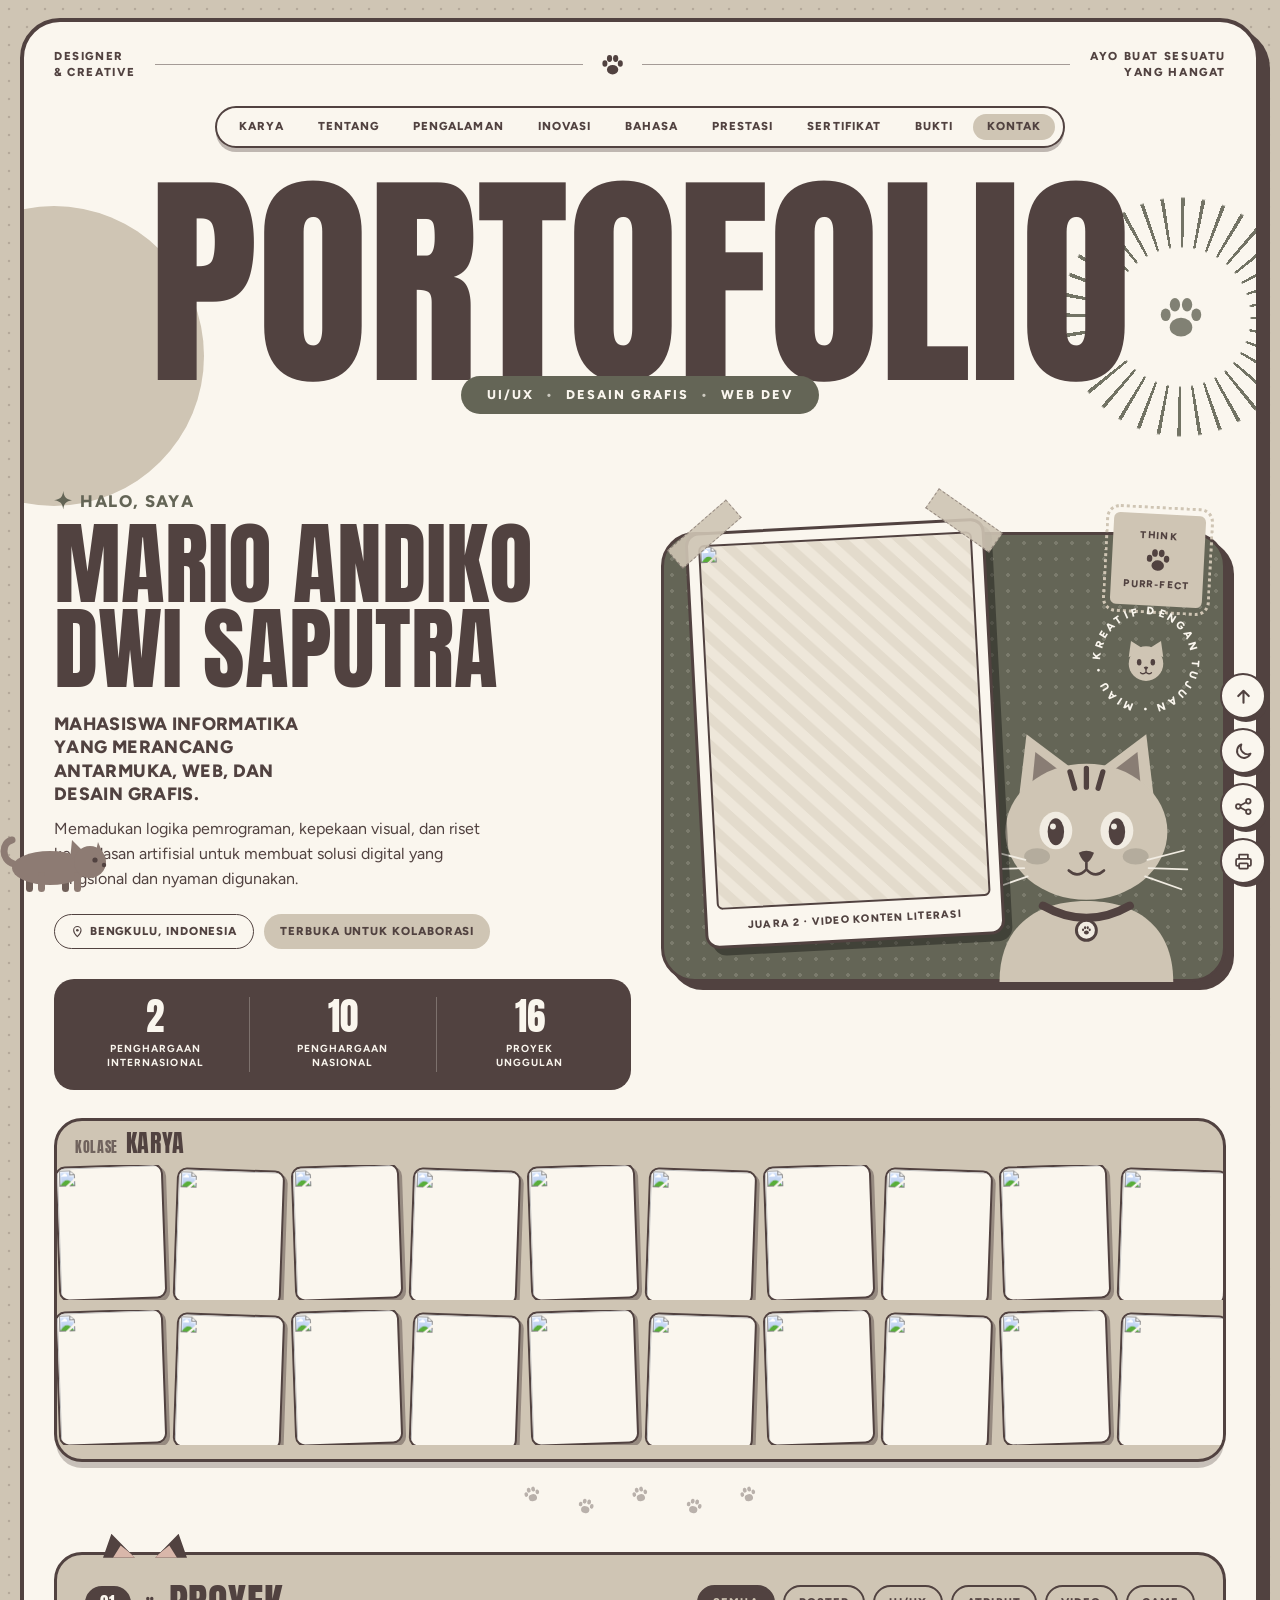
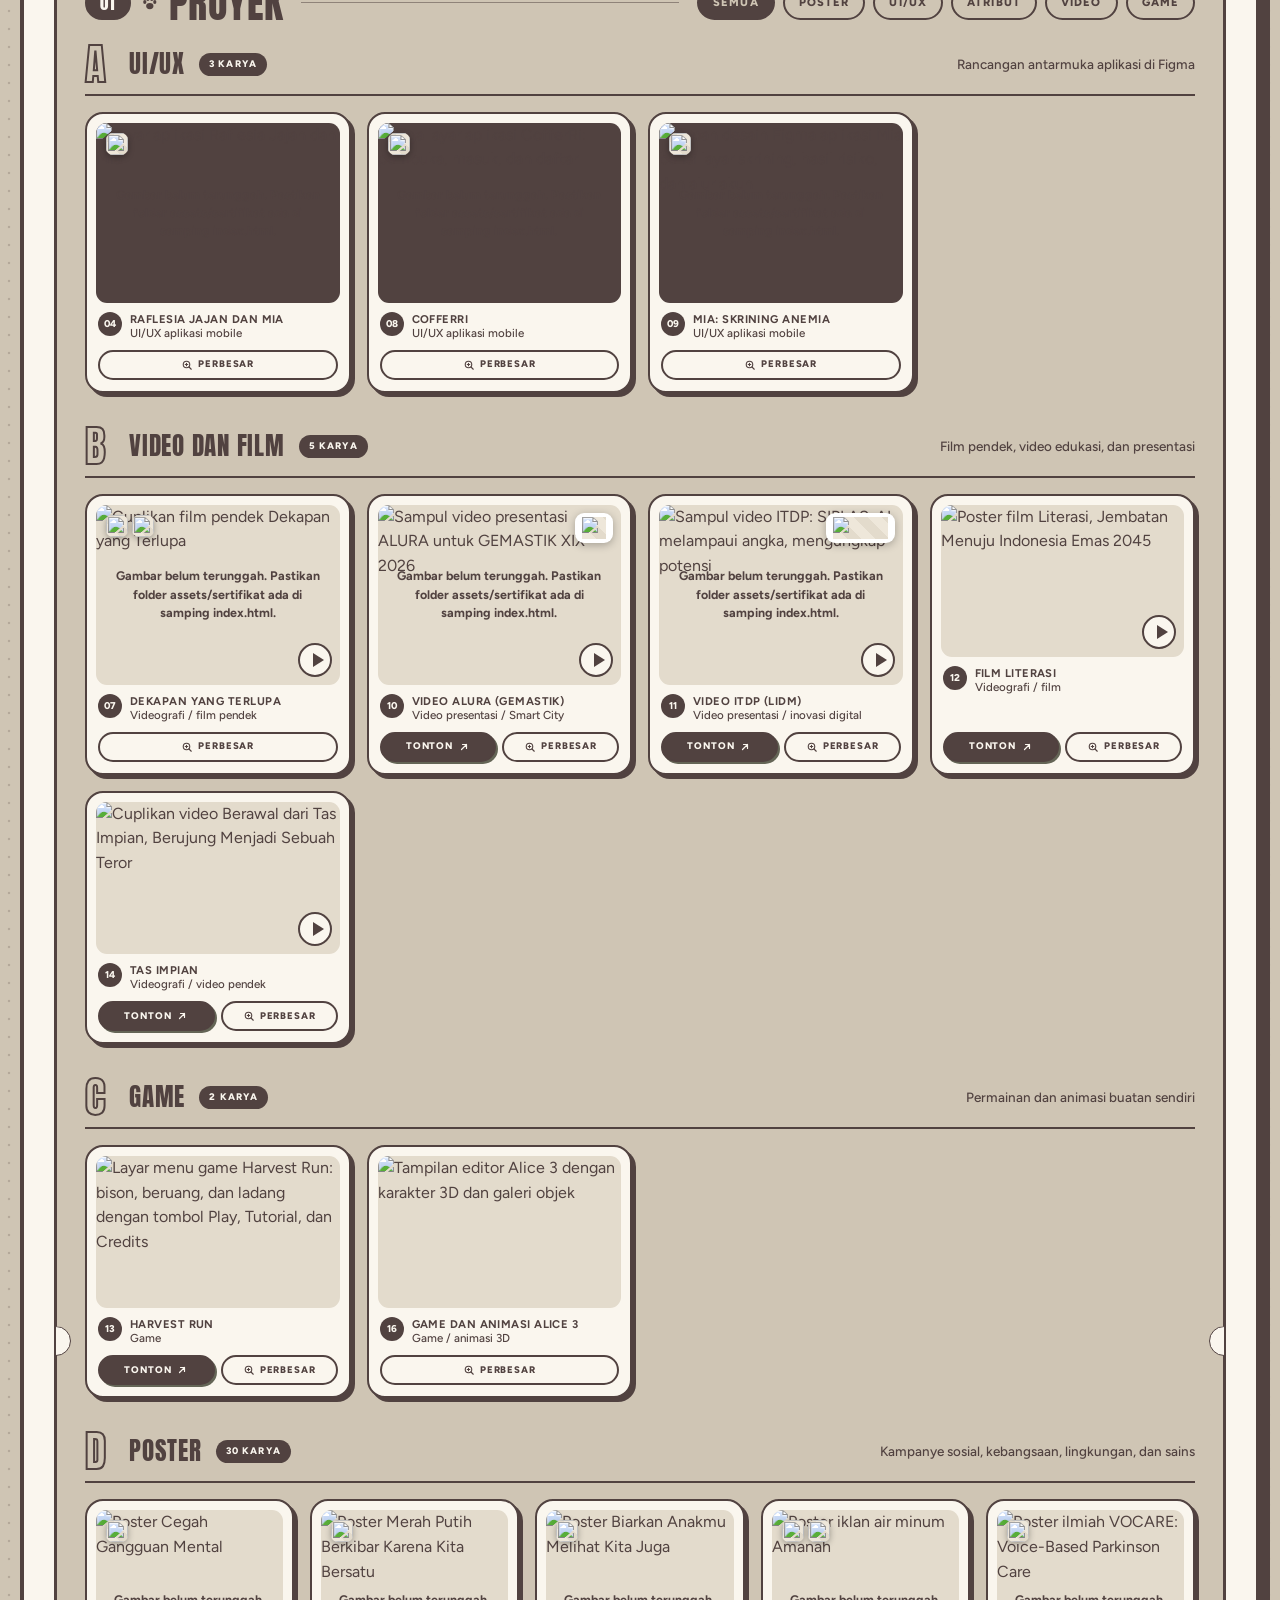
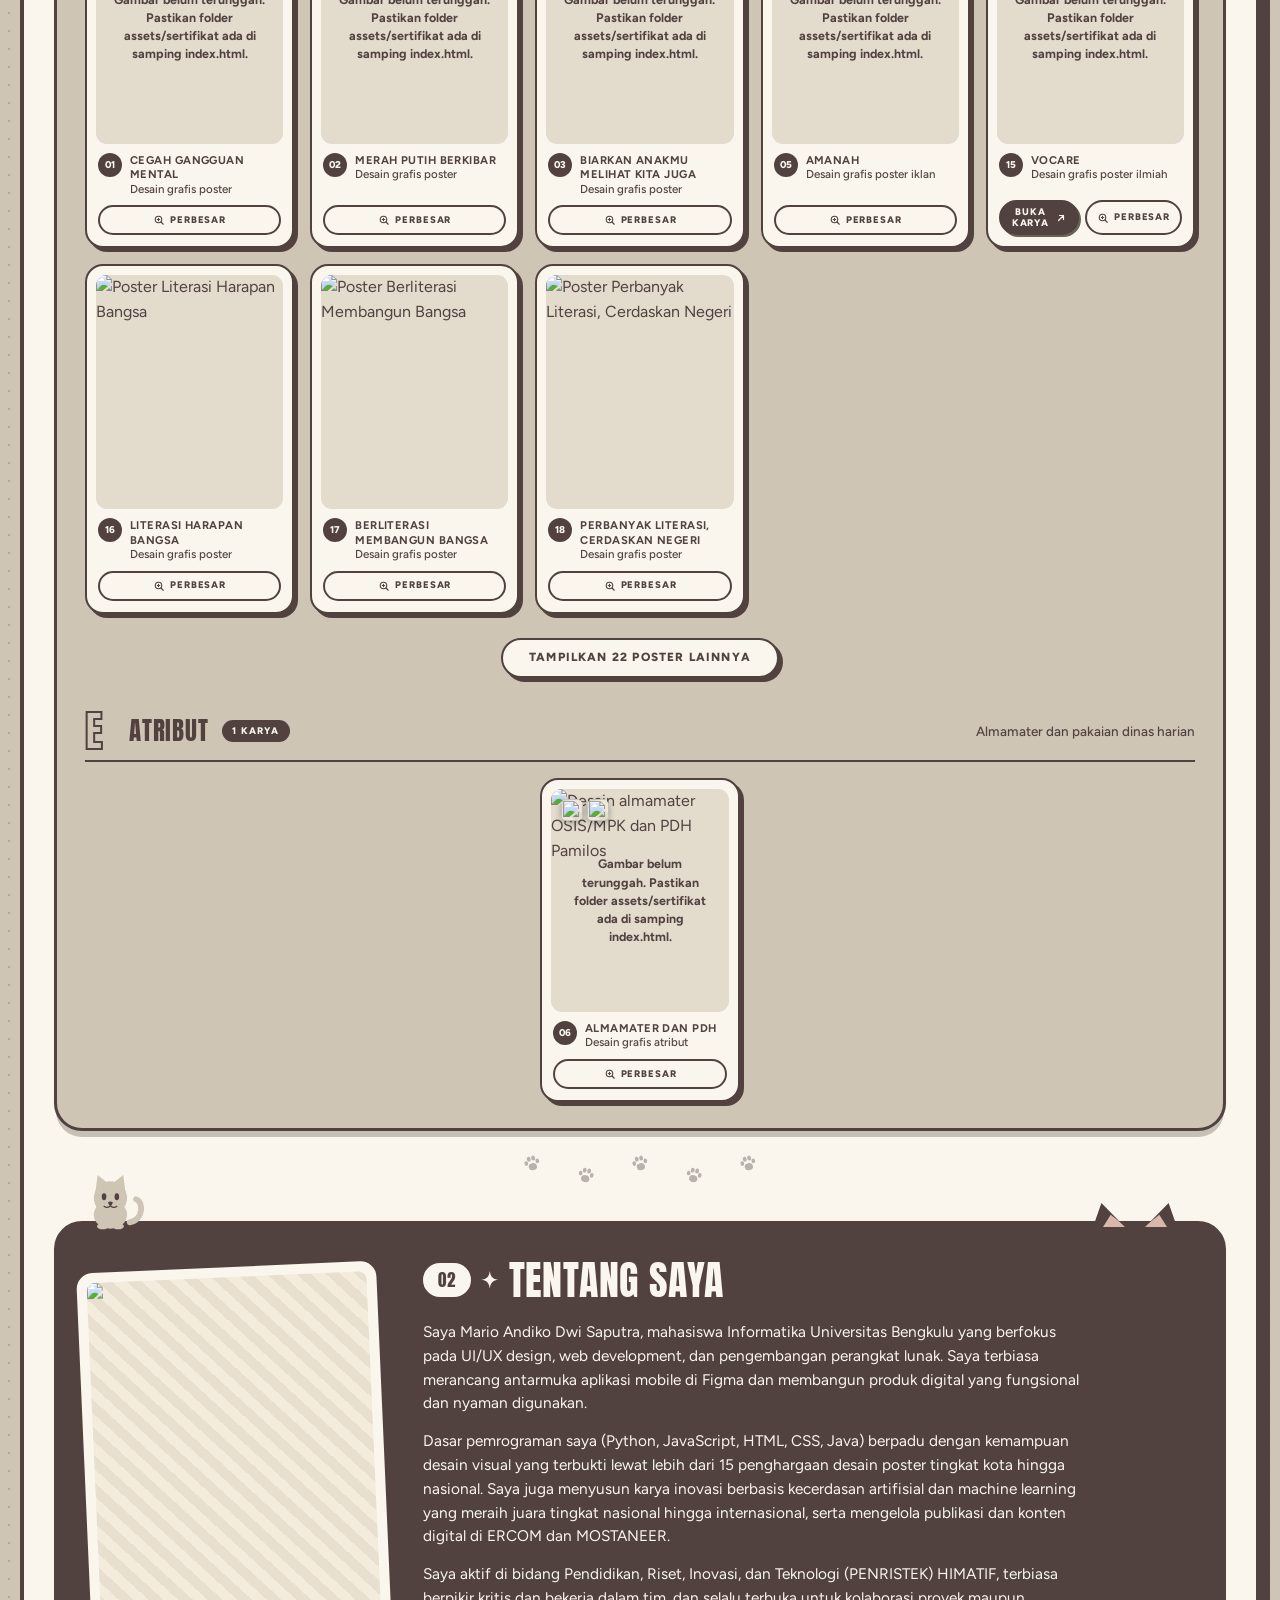
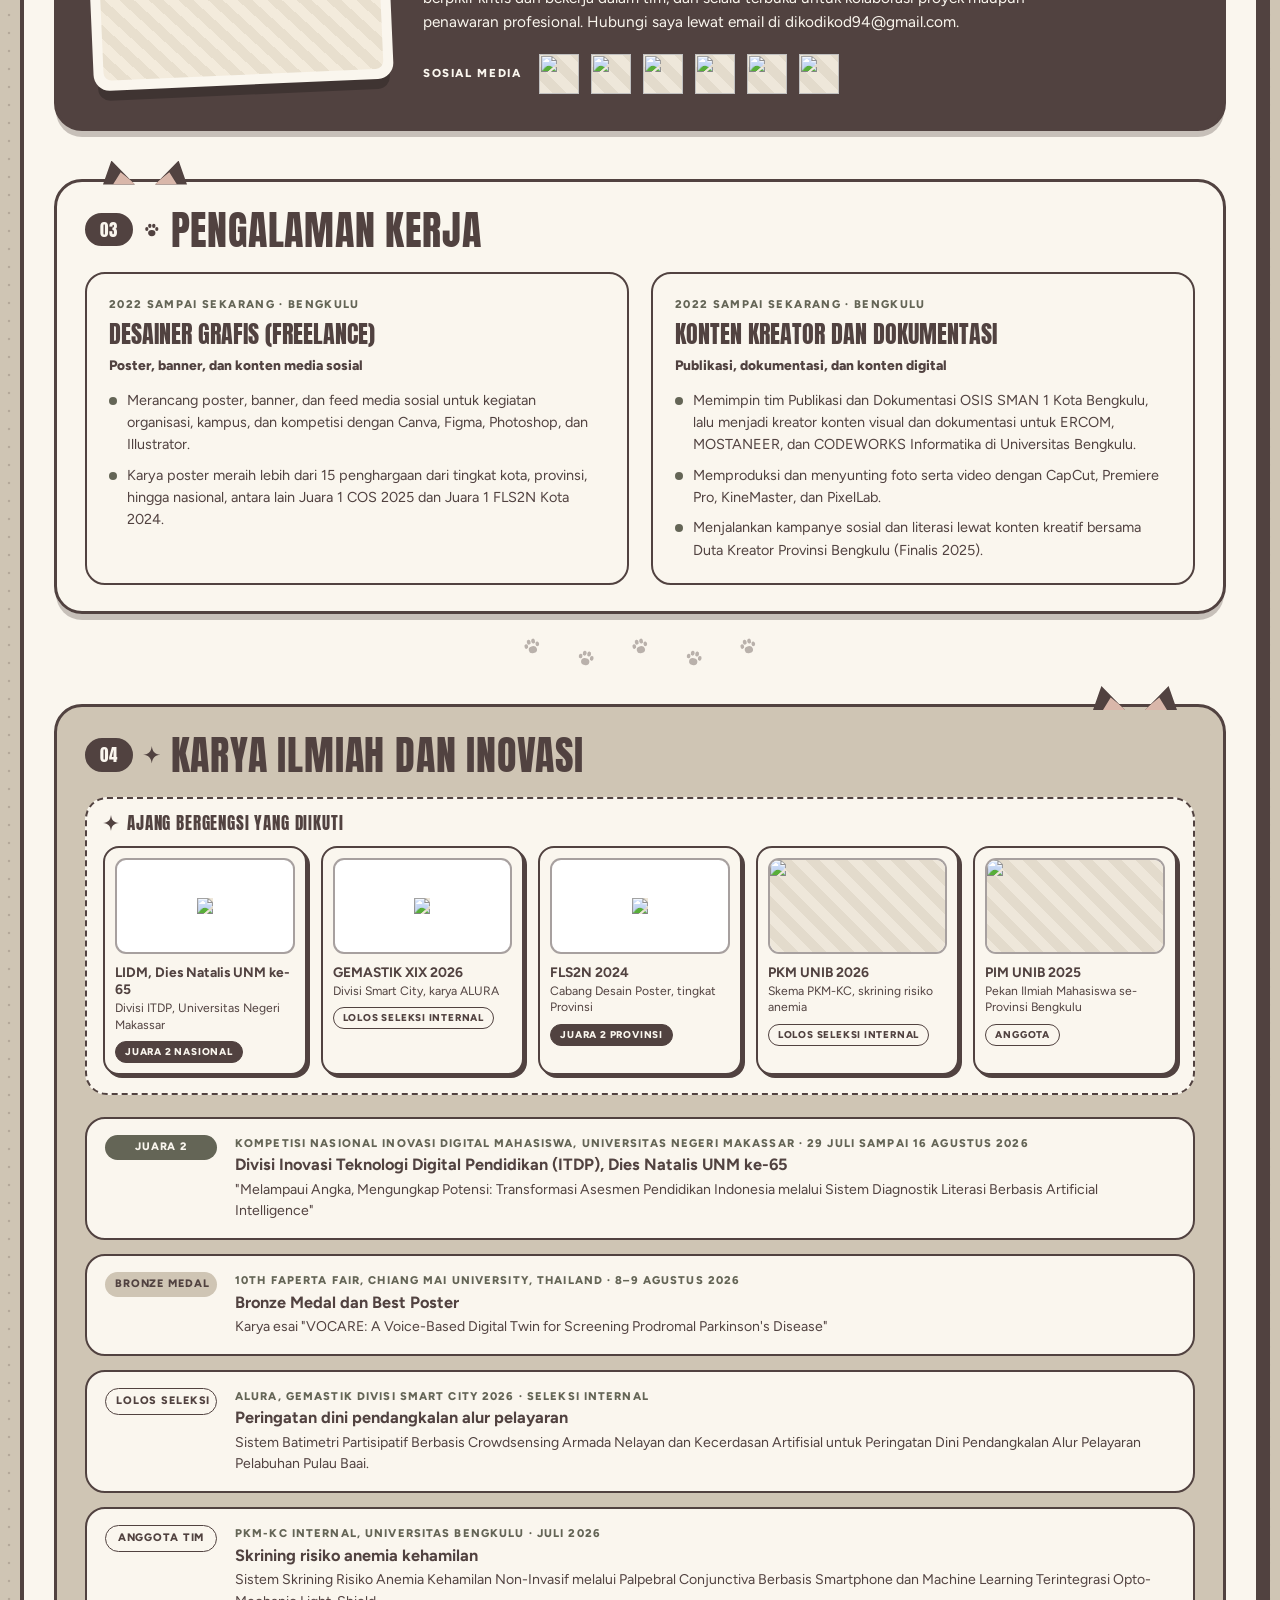
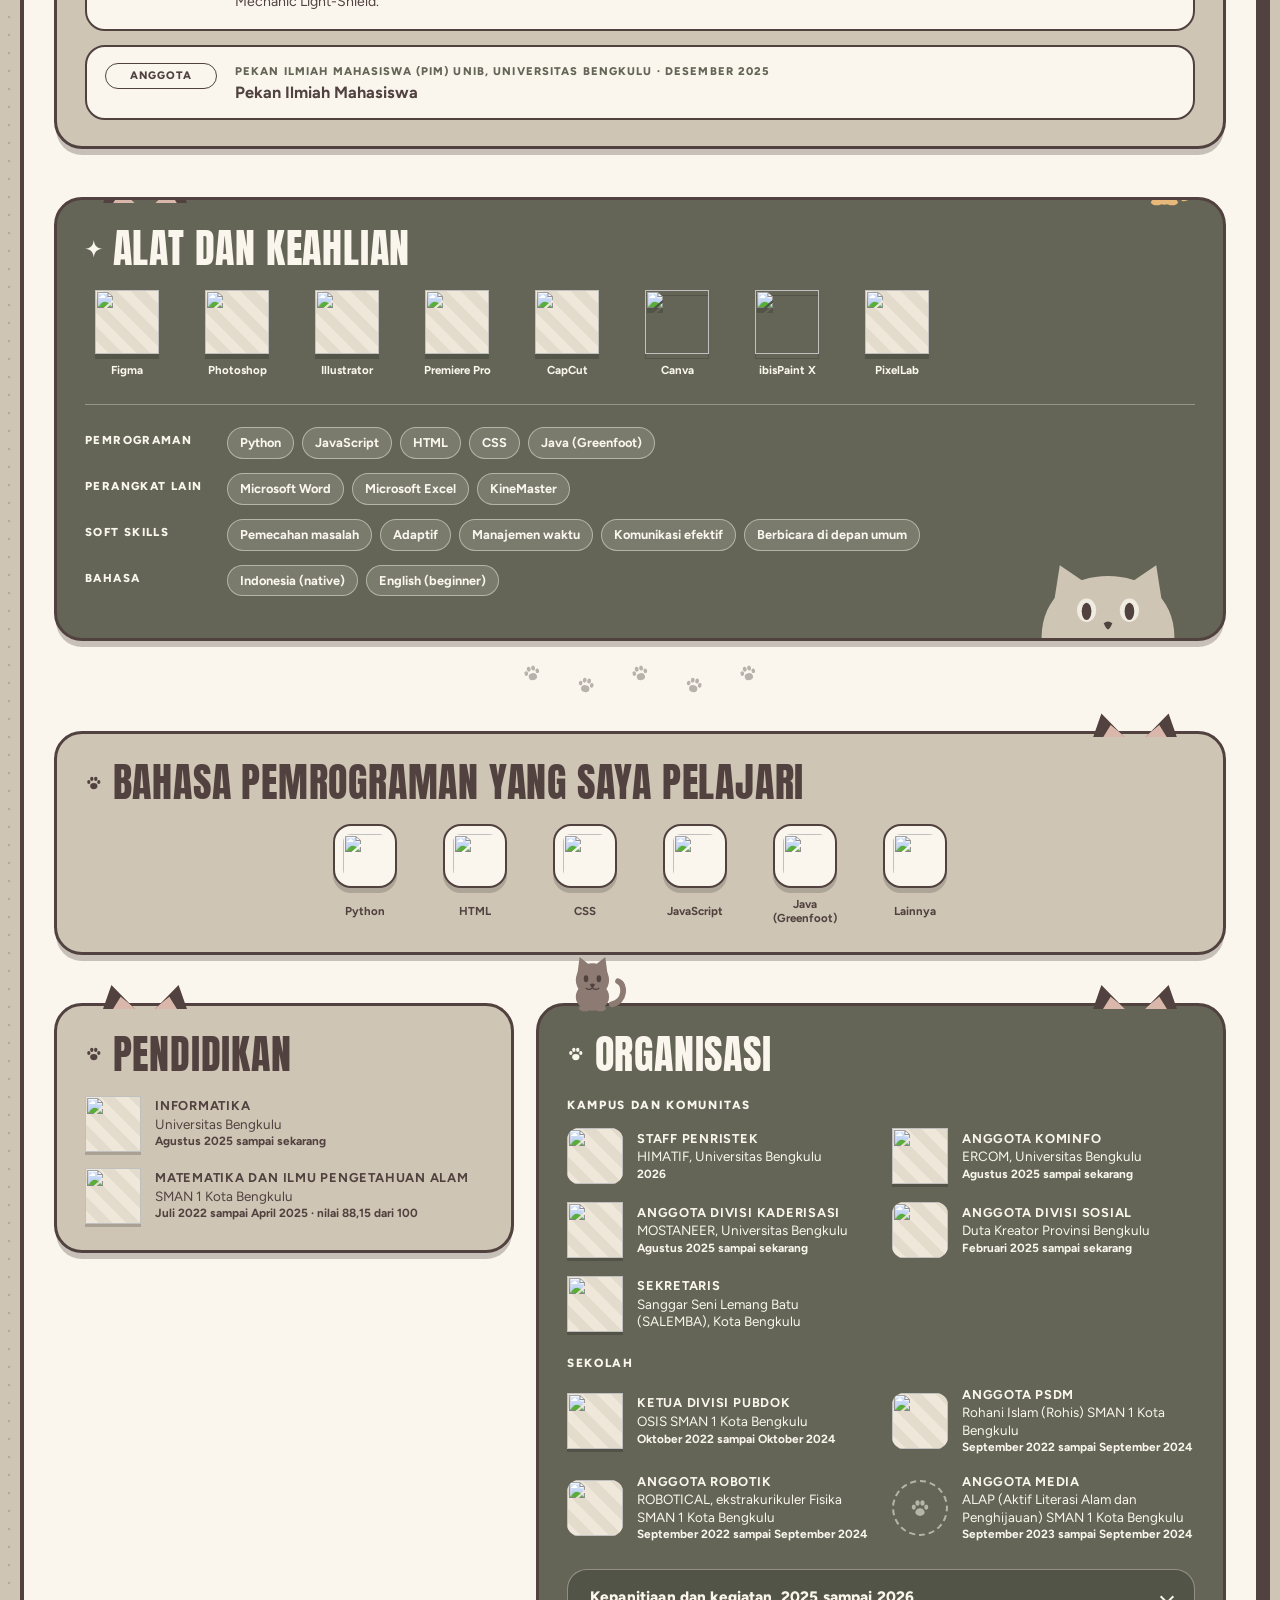
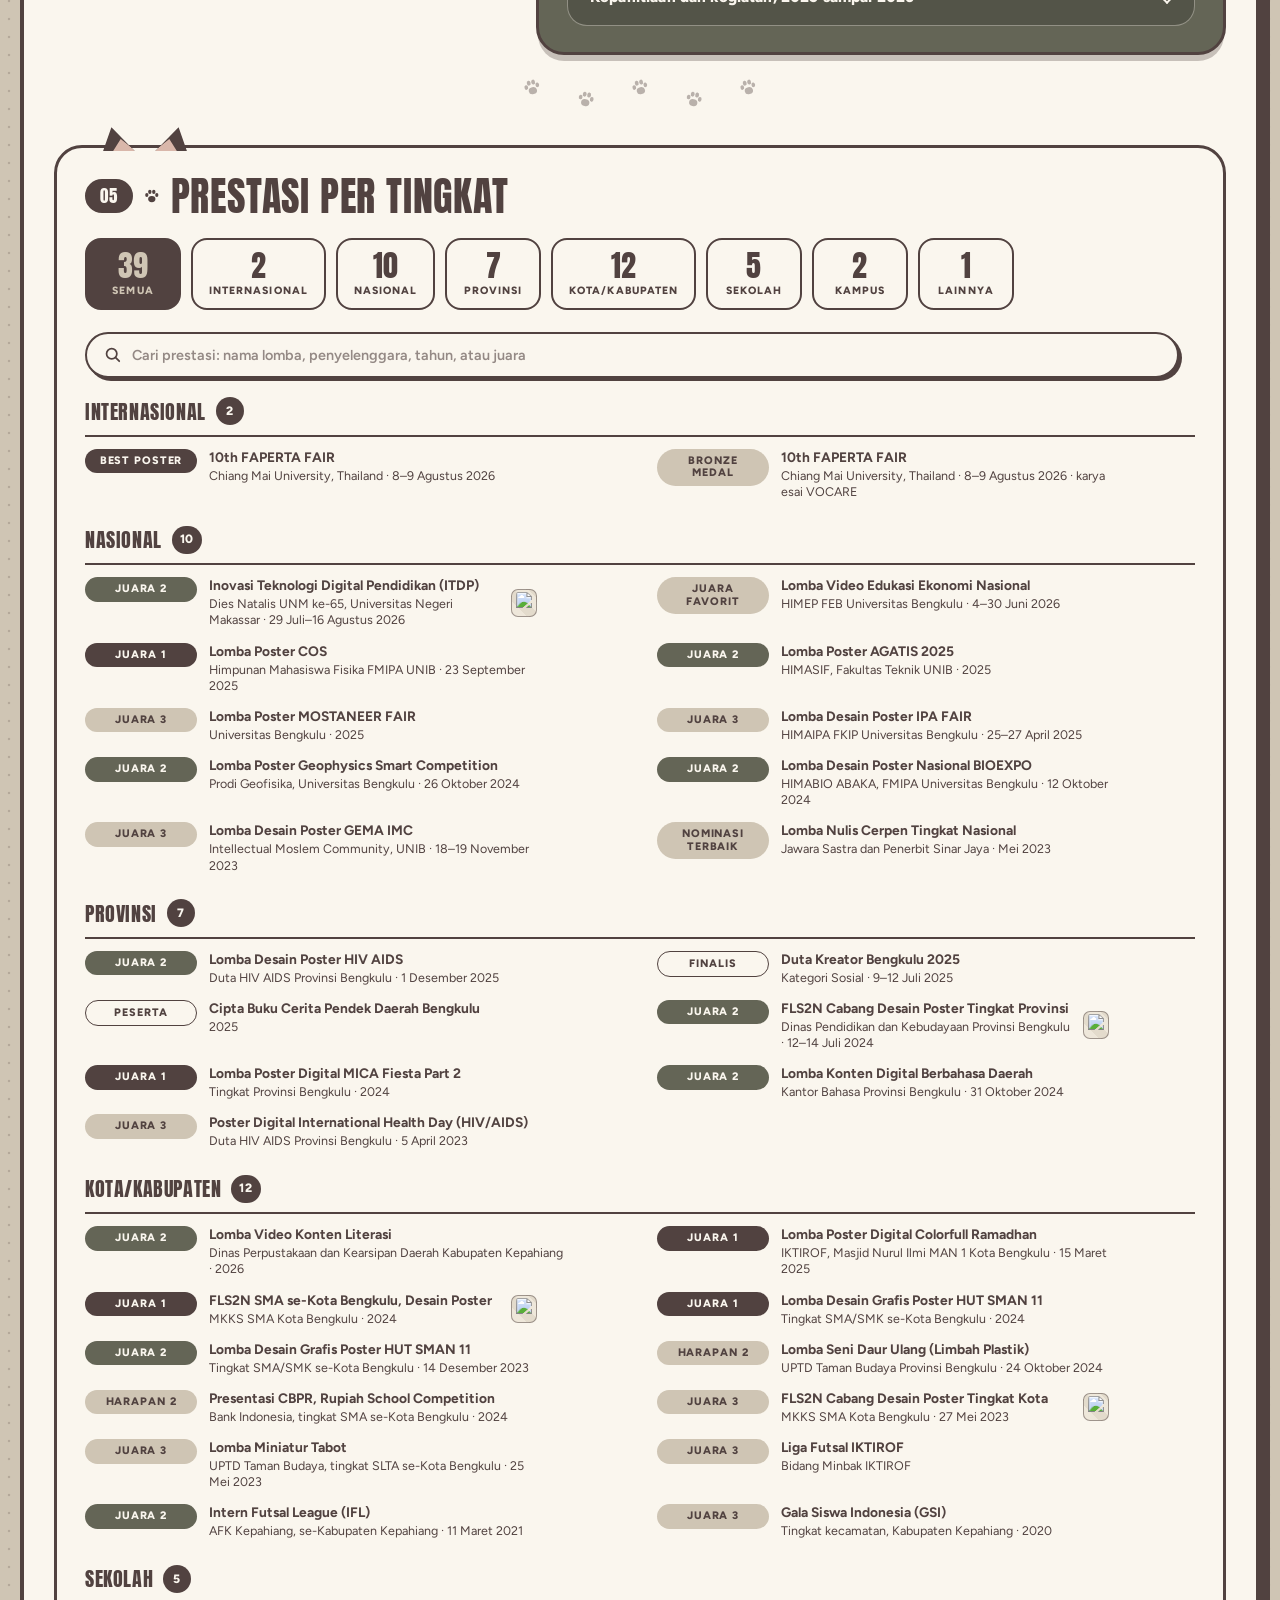
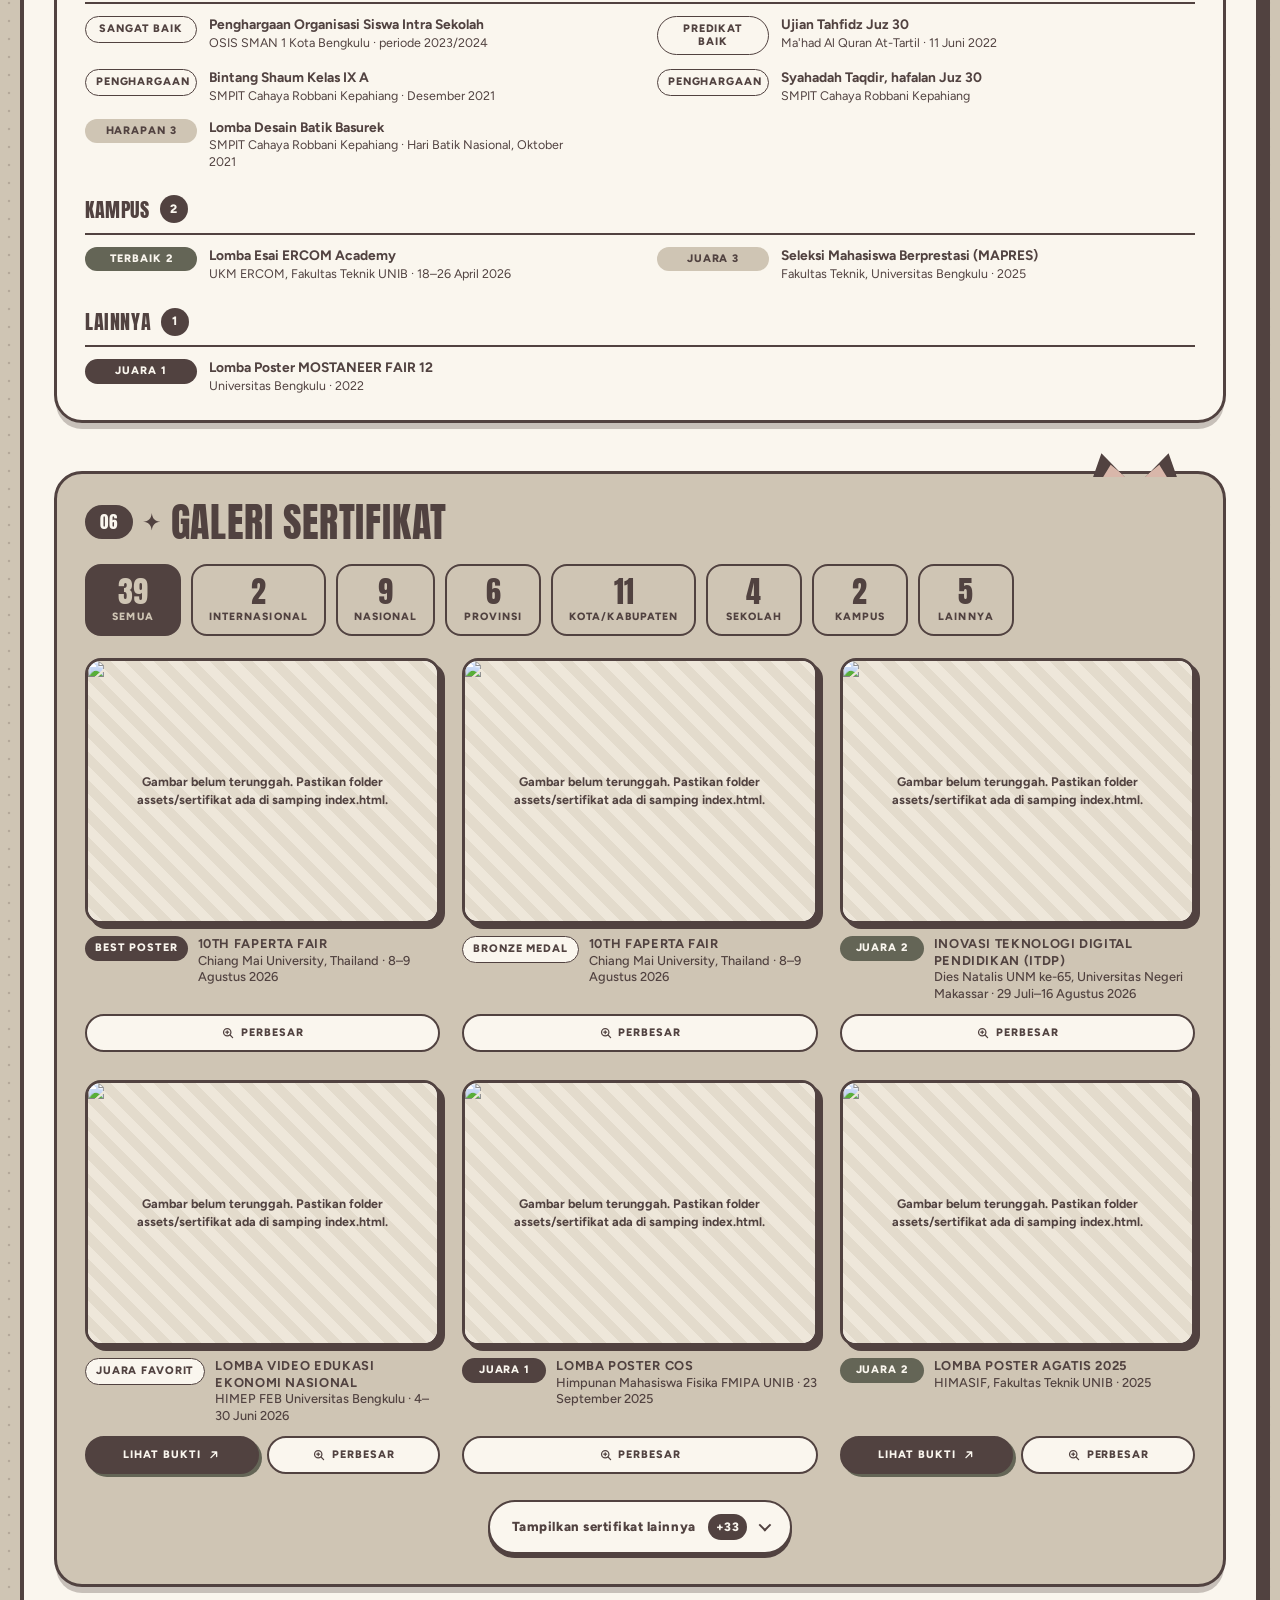
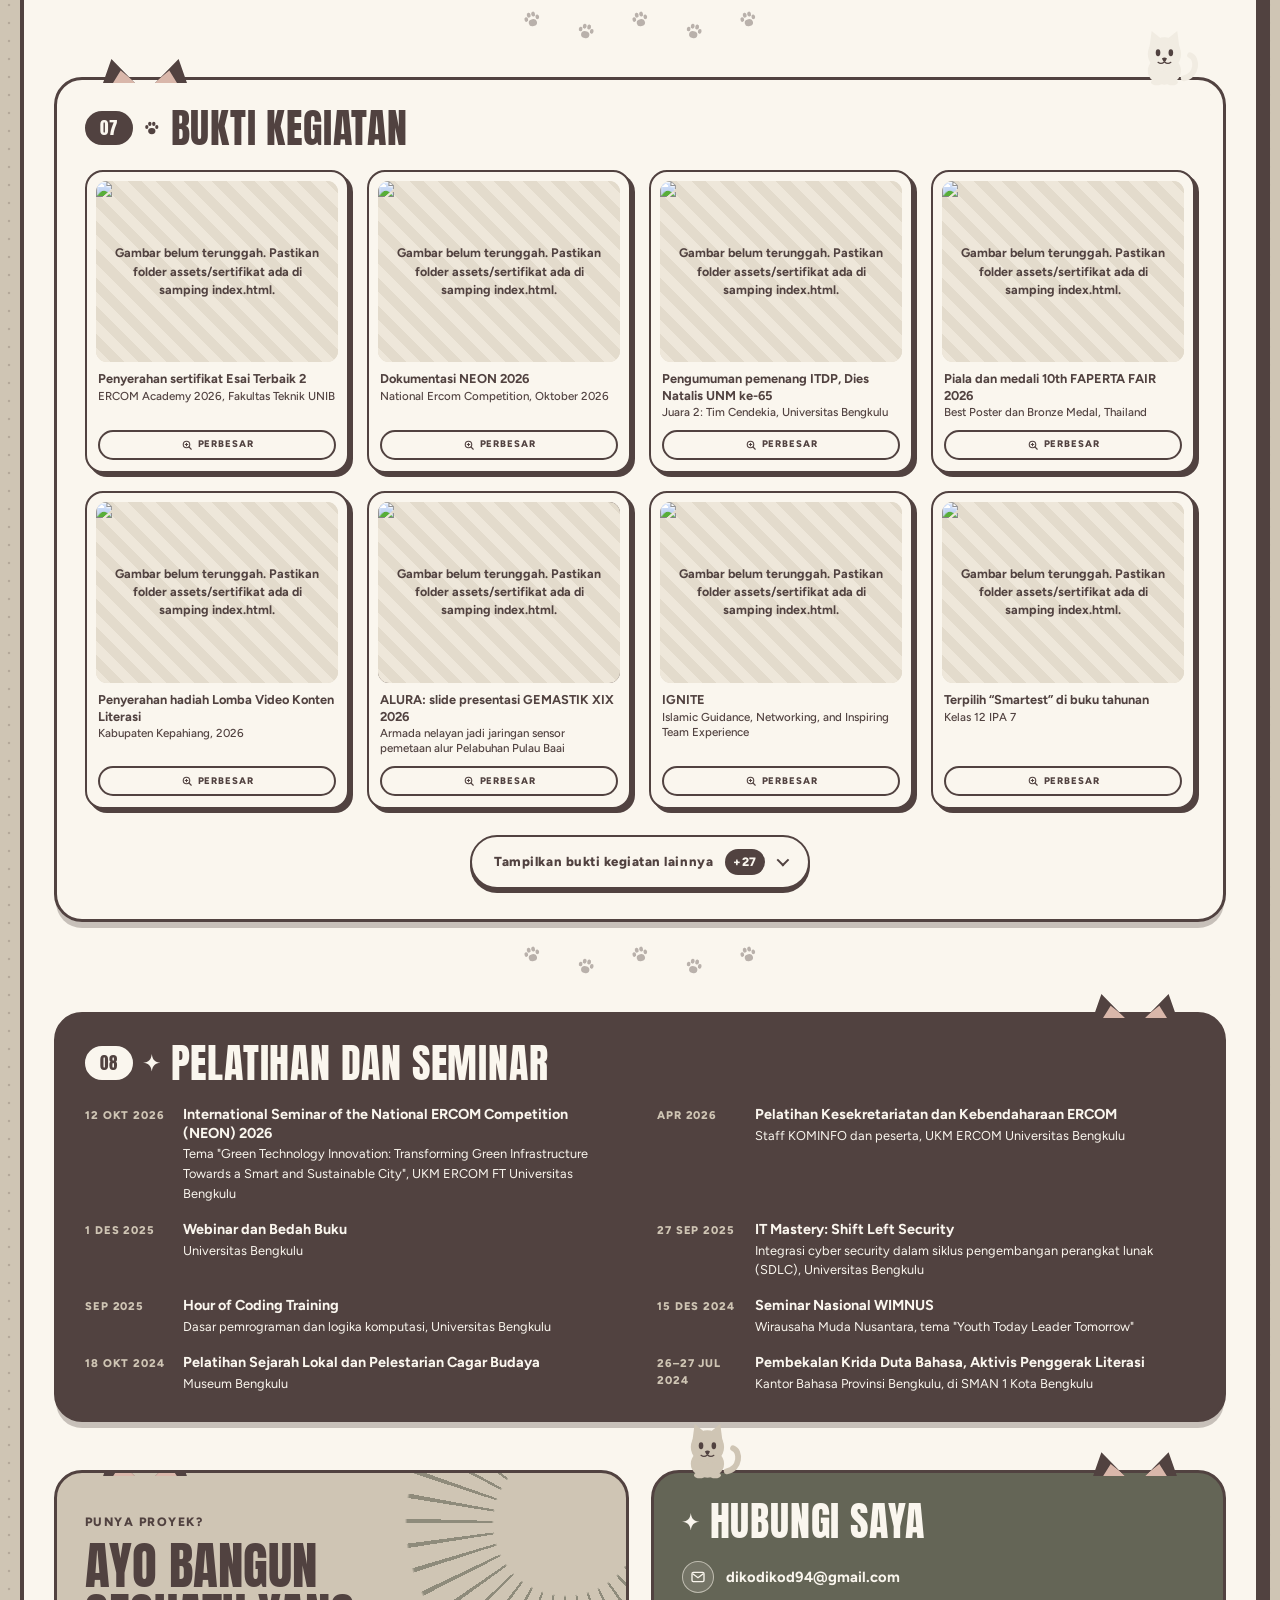
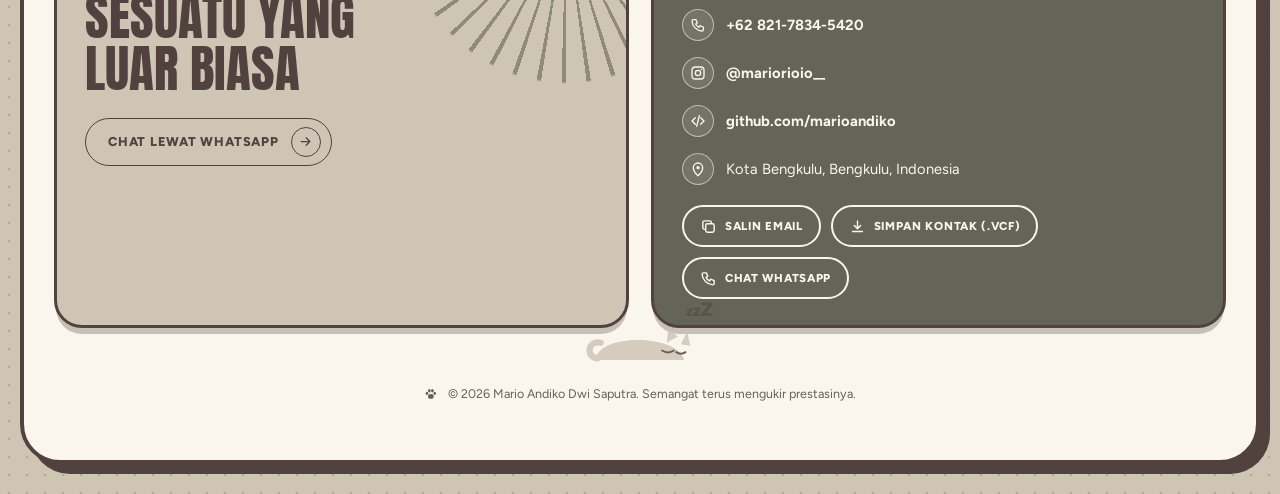
==== commit 2867e0a1: "Add files via upload" ====
--- a/index.html
+++ b/index.html
@@ -4,14 +4,20 @@
   <meta charset="utf-8">
   <meta name="viewport" content="width=device-width, initial-scale=1">
   <title>Mario Andiko Dwi Saputra | Portofolio</title>
+  <meta name="theme-color" content="#514240">
+  <meta property="og:title" content="Mario Andiko Dwi Saputra | Portofolio">
+  <meta property="og:description" content="UI/UX, desain grafis, dan web development. 39 prestasi dari tingkat sekolah hingga internasional.">
+  <meta property="og:image" content="assets/foto-hero.jpg">
   <meta name="description" content="Portofolio Mario Andiko Dwi Saputra: UI/UX, desain grafis, dan web development.">
   <link rel="preconnect" href="https://fonts.googleapis.com">
   <link rel="preconnect" href="https://fonts.gstatic.com" crossorigin>
   <link href="https://fonts.googleapis.com/css2?family=Anton&family=Figtree:wght@400;500;700;800&display=swap" rel="stylesheet">
   <link rel="icon" href="data:image/svg+xml,%3Csvg xmlns='http://www.w3.org/2000/svg' viewBox='0 0 24 24'%3E%3Cg fill='%23514240'%3E%3Cellipse cx='12' cy='16.5' rx='5' ry='4.2'/%3E%3Cellipse cx='5.2' cy='11' rx='2.2' ry='2.8'/%3E%3Cellipse cx='9.3' cy='6.6' rx='2.3' ry='3'/%3E%3Cellipse cx='14.7' cy='6.6' rx='2.3' ry='3'/%3E%3Cellipse cx='18.8' cy='11' rx='2.2' ry='2.8'/%3E%3C/g%3E%3C/svg%3E">
+  <script>try{if(localStorage.getItem("tema")==="gelap")document.documentElement.setAttribute("data-theme","dark")}catch(e){}</script>
   <link rel="stylesheet" href="style.css">
   <link rel="stylesheet" href="tema.css">
   <link rel="stylesheet" href="extra.css">
+  <link rel="stylesheet" href="kucing.css">
 </head>
 <body>
 
@@ -49,11 +55,15 @@
       <p class="label label--right">Ayo buat sesuatu<br>yang hangat</p>
     </header>
 
+    <nav class="jump" aria-label="Pintasan bagian">
+      <a href="#karya">Karya</a><a href="#tentang">Tentang</a><a href="#pengalaman">Pengalaman</a><a href="#inovasi">Inovasi</a><a href="#bahasa">Bahasa</a><a href="#prestasi">Prestasi</a><a href="#sertifikat">Sertifikat</a><a href="#bukti">Bukti</a><a href="#kontak">Kontak</a>
+    </nav>
+
     <!-- Judul besar -->
     <section class="title" aria-labelledby="judul">
       <span class="title__circle" aria-hidden="true"></span>
       <span class="title__burst" aria-hidden="true"><svg class="ico"><use href="#paw"/></svg></span>
-      <h1 id="judul">Portfolio</h1>
+      <h1 id="judul">Portofolio</h1>
       <p class="tags">UI/UX <i>•</i> Desain Grafis <i>•</i> Web Dev</p>
     </section>
 
@@ -129,7 +139,7 @@
       <ul class="stats" aria-label="Angka singkat">
         <li><b>2</b><span>Penghargaan<br>internasional</span></li>
         <li><b>10</b><span>Penghargaan<br>nasional</span></li>
-        <li><b>15</b><span>Proyek<br>unggulan</span></li>
+        <li><b>16</b><span>Proyek<br>unggulan</span></li>
       </ul>
     </section>
 
@@ -207,7 +217,7 @@
               <button class="tbtn tbtn--zoom" type="button" data-lb="card" type="button"
             data-title="Mia: Aplikasi Skrining Risiko Anemia" data-meta="UI/UX aplikasi mobile"
             data-desc="Desain antarmuka aplikasi Mia di Figma. Alurnya mencakup pemotretan mata, cek kualitas foto, hasil skrining dengan empat tingkat risiko (normal, moderate, severe, ekstrem) beserta rekomendasi tindak lanjut, riwayat skrining, chat dokter, serta alur akun dari daftar, masuk, sampai atur ulang kata sandi."
-            data-tools="figma" data-images="assets/projects/mia-board.jpg" data-link=""><svg class="ico" viewBox="0 0 24 24" aria-hidden="true"><circle cx="11" cy="11" r="6.5" fill="none" stroke="currentColor" stroke-width="2.2"/><path d="m16 16 4.5 4.5M11 8.5v5M8.5 11h5" fill="none" stroke="currentColor" stroke-width="2.2" stroke-linecap="round"/></svg> Perbesar</button>
+            data-tools="figma" data-images="assets/projects/mia-board.jpg,assets/bukti/mia-figma.jpg" data-link=""><svg class="ico" viewBox="0 0 24 24" aria-hidden="true"><circle cx="11" cy="11" r="6.5" fill="none" stroke="currentColor" stroke-width="2.2"/><path d="m16 16 4.5 4.5M11 8.5v5M8.5 11h5" fill="none" stroke="currentColor" stroke-width="2.2" stroke-linecap="round"/></svg> Perbesar</button>
             </div>
           </article>
         </li>
@@ -237,7 +247,7 @@
         </li>
         <li data-cat="video" class="w-third">
           <article class="tile tile--card ">
-            <a class="tile__img" data-key="proyek:alura-video" target="_blank" rel="noopener noreferrer" aria-label="Buka tautan: Video Presentasi ALURA, GEMASTIK XIX 2026"><img src="assets/projects/alura-video.jpg" alt="Sampul video presentasi ALURA untuk GEMASTIK XIX 2026" loading="lazy"><span class="tile__play" aria-hidden="true"></span></a>
+            <a class="tile__img" data-key="proyek:alura-video" target="_blank" rel="noopener noreferrer" aria-label="Buka tautan: Video Presentasi ALURA, GEMASTIK XIX 2026"><img src="assets/projects/alura-video.jpg" alt="Sampul video presentasi ALURA untuk GEMASTIK XIX 2026" loading="lazy"><span class="tile__event" title="GEMASTIK XIX 2026"><img src="assets/logos/ajang/gemastik.png" alt="Logo GEMASTIK XIX 2026" width="30" height="28"></span><span class="tile__play" aria-hidden="true"></span></a>
             <div class="tile__cap"><b>10</b><span><strong>Video ALURA (GEMASTIK)</strong><small>Video presentasi / Smart City</small></span></div>
             <div class="tile__actions">
               <a class="tbtn tbtn--link" data-key="proyek:alura-video" target="_blank" rel="noopener noreferrer" hidden>Tonton <svg class="ico" viewBox="0 0 24 24" aria-hidden="true"><path d="M7 17 17 7M9 7h8v8" fill="none" stroke="currentColor" stroke-width="2.4" stroke-linecap="round" stroke-linejoin="round"/></svg></a>
@@ -250,14 +260,14 @@
         </li>
         <li data-cat="video" class="w-third">
           <article class="tile tile--card ">
-            <a class="tile__img" data-key="proyek:benar-salah" target="_blank" rel="noopener noreferrer" aria-label="Buka tautan: Video Edukasi Benar atau Salah"><img src="assets/projects/benar-salah.jpg" alt="Cuplikan video edukasi dengan presenter dan pilihan benar atau salah" loading="lazy"><span class="tile__play" aria-hidden="true"></span></a>
-            <div class="tile__cap"><b>11</b><span><strong>Video Benar atau Salah</strong><small>Videografi / video edukasi</small></span></div>
-            <div class="tile__actions">
-              <a class="tbtn tbtn--link" data-key="proyek:benar-salah" target="_blank" rel="noopener noreferrer" hidden>Tonton <svg class="ico" viewBox="0 0 24 24" aria-hidden="true"><path d="M7 17 17 7M9 7h8v8" fill="none" stroke="currentColor" stroke-width="2.4" stroke-linecap="round" stroke-linejoin="round"/></svg></a>
-              <button class="tbtn tbtn--zoom" type="button" data-lb="card" type="button"
-            data-title="Video Edukasi Benar atau Salah" data-meta="Videografi / video edukasi"
-            data-desc="Video edukasi dengan format tebak benar atau salah, dibawakan langsung oleh presenter di lorong gedung kampus."
-            data-tools="" data-images="assets/projects/benar-salah.jpg" data-link="https://www.youtube.com/watch?v=3Hs5A17aLO8"><svg class="ico" viewBox="0 0 24 24" aria-hidden="true"><circle cx="11" cy="11" r="6.5" fill="none" stroke="currentColor" stroke-width="2.2"/><path d="m16 16 4.5 4.5M11 8.5v5M8.5 11h5" fill="none" stroke="currentColor" stroke-width="2.2" stroke-linecap="round"/></svg> Perbesar</button>
+            <a class="tile__img" data-key="proyek:itdp-video" target="_blank" rel="noopener noreferrer" aria-label="Buka tautan: Video ITDP, LIDM"><img src="assets/projects/siplas-ai.jpg" alt="Sampul video ITDP: SIPLAS-AI, melampaui angka, mengungkap potensi" loading="lazy"><span class="tile__event" title="LIDM, Lomba Inovasi Digital Mahasiswa"><img src="assets/logos/ajang/lidm.png" alt="Logo LIDM" width="64" height="26"></span><span class="tile__play" aria-hidden="true"></span></a>
+            <div class="tile__cap"><b>11</b><span><strong>Video ITDP (LIDM)</strong><small>Video presentasi / inovasi digital</small></span></div>
+            <div class="tile__actions">
+              <a class="tbtn tbtn--link" data-key="proyek:itdp-video" target="_blank" rel="noopener noreferrer" hidden>Tonton <svg class="ico" viewBox="0 0 24 24" aria-hidden="true"><path d="M7 17 17 7M9 7h8v8" fill="none" stroke="currentColor" stroke-width="2.4" stroke-linecap="round" stroke-linejoin="round"/></svg></a>
+              <button class="tbtn tbtn--zoom" type="button" data-lb="card" type="button"
+            data-title="Video ITDP: SIPLAS-AI" data-meta="Video presentasi / LIDM, Dies Natalis UNM ke-65"
+            data-desc="Video presentasi karya Divisi Inovasi Teknologi Digital Pendidikan (ITDP) pada Lomba Inovasi Digital Mahasiswa (LIDM), Dies Natalis UNM ke-65. SIPLAS-AI adalah sistem diagnostik literasi berbasis kecerdasan artifisial: melampaui angka, mengungkap potensi, karena setiap anak lebih dari sekadar nilai. Karya ini meraih Juara 2."
+            data-tools="" data-images="assets/projects/siplas-ai.jpg" data-link="https://www.youtube.com/watch?v=3Hs5A17aLO8"><svg class="ico" viewBox="0 0 24 24" aria-hidden="true"><circle cx="11" cy="11" r="6.5" fill="none" stroke="currentColor" stroke-width="2.2"/><path d="m16 16 4.5 4.5M11 8.5v5M8.5 11h5" fill="none" stroke="currentColor" stroke-width="2.2" stroke-linecap="round"/></svg> Perbesar</button>
             </div>
           </article>
         </li>
@@ -294,8 +304,8 @@
         <header class="tgroup__head">
           <span class="tgroup__no">C</span>
           <h3>Game</h3>
-          <span class="tgroup__count">1 karya</span>
-          <p>Permainan buatan sendiri</p>
+          <span class="tgroup__count">2 karya</span>
+          <p>Permainan dan animasi buatan sendiri</p>
         </header>
         <ul class="tgrid tgrid--wide">
         <li data-cat="game" class="w-single">
@@ -308,6 +318,19 @@
             data-title="Harvest Run" data-meta="Game"
             data-desc="Game bertema pertanian dengan karakter bison dan beruang. Menu utamanya berisi Play, Tutorial, dan Credits."
             data-tools="" data-images="assets/projects/harvest-run.jpg" data-link="https://www.youtube.com/watch?v=FGU-4t6iowk"><svg class="ico" viewBox="0 0 24 24" aria-hidden="true"><circle cx="11" cy="11" r="6.5" fill="none" stroke="currentColor" stroke-width="2.2"/><path d="m16 16 4.5 4.5M11 8.5v5M8.5 11h5" fill="none" stroke="currentColor" stroke-width="2.2" stroke-linecap="round"/></svg> Perbesar</button>
+            </div>
+          </article>
+        </li>
+        <li data-cat="game">
+          <article class="tile tile--card ">
+            <a class="tile__img" data-key="proyek:alice3" target="_blank" rel="noopener noreferrer" aria-label="Buka tautan: Game dan animasi Alice 3"><img src="assets/projects/alice3.jpg" alt="Tampilan editor Alice 3 dengan karakter 3D dan galeri objek" loading="lazy"></a>
+            <div class="tile__cap"><b>16</b><span><strong>Game dan Animasi Alice 3</strong><small>Game / animasi 3D</small></span></div>
+            <div class="tile__actions">
+              <a class="tbtn tbtn--link" data-key="proyek:alice3" target="_blank" rel="noopener noreferrer" hidden>Buka karya <svg class="ico" viewBox="0 0 24 24" aria-hidden="true"><path d="M7 17 17 7M9 7h8v8" fill="none" stroke="currentColor" stroke-width="2.4" stroke-linecap="round" stroke-linejoin="round"/></svg></a>
+              <button class="tbtn tbtn--zoom" type="button" data-lb="card" type="button"
+            data-title="Game dan Animasi Alice 3" data-meta="Game / animasi 3D"
+            data-desc="Proyek pembuatan game dan animasi 3D memakai Alice 3: menyusun adegan, mengatur kamera, dan memrogram gerak karakter lewat blok kode visual."
+            data-tools="" data-images="assets/projects/alice3.jpg" data-link=""><svg class="ico" viewBox="0 0 24 24" aria-hidden="true"><circle cx="11" cy="11" r="6.5" fill="none" stroke="currentColor" stroke-width="2.2"/><path d="m16 16 4.5 4.5M11 8.5v5M8.5 11h5" fill="none" stroke="currentColor" stroke-width="2.2" stroke-linecap="round"/></svg> Perbesar</button>
             </div>
           </article>
         </li>
@@ -728,7 +751,7 @@
           <h2 id="h-tentang">Tentang saya</h2>
         </div>
         <p>Saya Mario Andiko Dwi Saputra, mahasiswa Informatika Universitas Bengkulu yang berfokus pada UI/UX design, web development, dan pengembangan perangkat lunak. Saya terbiasa merancang antarmuka aplikasi mobile di Figma dan membangun produk digital yang fungsional dan nyaman digunakan.</p>
-        <p>Dasar pemrograman saya (Python, JavaScript, HTML, CSS) berpadu dengan kemampuan desain visual yang terbukti lewat lebih dari 15 penghargaan desain poster tingkat kota hingga nasional. Saya juga menyusun karya inovasi berbasis kecerdasan artifisial dan machine learning yang meraih juara tingkat nasional hingga internasional, serta mengelola publikasi dan konten digital di ERCOM dan MOSTANEER.</p>
+        <p>Dasar pemrograman saya (Python, JavaScript, HTML, CSS, Java) berpadu dengan kemampuan desain visual yang terbukti lewat lebih dari 15 penghargaan desain poster tingkat kota hingga nasional. Saya juga menyusun karya inovasi berbasis kecerdasan artifisial dan machine learning yang meraih juara tingkat nasional hingga internasional, serta mengelola publikasi dan konten digital di ERCOM dan MOSTANEER.</p>
         <p>Saya aktif di bidang Pendidikan, Riset, Inovasi, dan Teknologi (PENRISTEK) HIMATIF, terbiasa berpikir kritis dan bekerja dalam tim, dan selalu terbuka untuk kolaborasi proyek maupun penawaran profesional. Hubungi saya lewat email di dikodikod94@gmail.com.</p>
 
         <!-- Ikon sosial media. LinkedIn sengaja tidak mengarah ke mana-mana (data-noop); isi href-nya nanti lalu hapus data-noop. -->
@@ -781,6 +804,31 @@
         <svg class="ico"><use href="#spark"/></svg>
         <h2 id="h-inovasi">Karya ilmiah dan inovasi</h2>
       </div>
+      <div class="ajang" aria-labelledby="h-ajang">
+        <h3 class="ajang__title" id="h-ajang"><svg class="ico"><use href="#spark"/></svg> Ajang bergengsi yang diikuti</h3>
+        <ul class="ajang__list">
+          <li class="ajang__card">
+            <span class="ajang__logo"><img src="assets/logos/ajang/lidm.png" alt="Logo LIDM, Lomba Inovasi Digital Mahasiswa" loading="lazy"></span>
+            <div><b>LIDM, Dies Natalis UNM ke-65</b><small>Divisi ITDP, Universitas Negeri Makassar</small><em class="ajang__res ajang__res--win">Juara 2 Nasional</em></div>
+          </li>
+          <li class="ajang__card">
+            <span class="ajang__logo"><img src="assets/logos/ajang/gemastik.png" alt="Logo GEMASTIK XIX 2026" loading="lazy"></span>
+            <div><b>GEMASTIK XIX 2026</b><small>Divisi Smart City, karya ALURA</small><em class="ajang__res">Lolos seleksi internal</em></div>
+          </li>
+          <li class="ajang__card">
+            <span class="ajang__logo"><img src="assets/logos/ajang/fls2n.png" alt="Logo FLS2N 2024" loading="lazy"></span>
+            <div><b>FLS2N 2024</b><small>Cabang Desain Poster, tingkat Provinsi</small><em class="ajang__res ajang__res--win">Juara 2 Provinsi</em></div>
+          </li>
+          <li class="ajang__card">
+            <span class="ajang__logo ajang__logo--photo"><img src="assets/logos/ajang/pkm.jpg" alt="Pengumuman seleksi internal PKM UNIB 2026" loading="lazy"></span>
+            <div><b>PKM UNIB 2026</b><small>Skema PKM-KC, skrining risiko anemia</small><em class="ajang__res">Lolos seleksi internal</em></div>
+          </li>
+          <li class="ajang__card">
+            <span class="ajang__logo ajang__logo--photo"><img src="assets/logos/ajang/pim.jpg" alt="Poster Pekan Ilmiah Mahasiswa UNIB 2025" loading="lazy"></span>
+            <div><b>PIM UNIB 2025</b><small>Pekan Ilmiah Mahasiswa se-Provinsi Bengkulu</small><em class="ajang__res">Anggota</em></div>
+          </li>
+        </ul>
+      </div>
       <ul class="sci__list">
         <li>
           <span class="rank rank--2">Juara 2</span>
@@ -841,10 +889,10 @@
         <li><img class="tool" src="assets/logos/pixellab.png" alt="" width="64" height="64" loading="lazy"><span>PixelLab</span></li>
       </ul>
       <dl class="skills">
-        <div><dt>Pemrograman</dt><dd><span>Python</span><span>JavaScript</span><span>HTML</span><span>CSS</span></dd></div>
+        <div><dt>Pemrograman</dt><dd><span>Python</span><span>JavaScript</span><span>HTML</span><span>CSS</span><span>Java (Greenfoot)</span></dd></div>
         <div><dt>Perangkat lain</dt><dd><span>Microsoft Word</span><span>Microsoft Excel</span><span>KineMaster</span></dd></div>
         <div><dt>Soft skills</dt><dd><span>Pemecahan masalah</span><span>Adaptif</span><span>Manajemen waktu</span><span>Komunikasi efektif</span><span>Berbicara di depan umum</span></dd></div>
-        <div><dt>Bahasa</dt><dd><span>Indonesia (native)</span><span>English (intermediate)</span></dd></div>
+        <div><dt>Bahasa</dt><dd><span>Indonesia (native)</span><span>English (beginner)</span></dd></div>
       </dl>
       <svg class="peek" viewBox="0 0 140 72" aria-hidden="true">
         <path d="M8 72 C8 32 38 14 70 14 C102 14 132 32 132 72Z" fill="#CFC5B4"/>
@@ -853,6 +901,14 @@
         <g class="eye"><ellipse cx="90" cy="46" rx="9" ry="11" fill="#F1ECE2"/><g class="pupil" data-range="3"><ellipse cx="90" cy="47" rx="4.5" ry="8" fill="#514240"/></g></g>
         <path d="M66 58 Q70 55 74 58 Q72 63 70 64 Q68 63 66 58Z" fill="#514240"/>
       </svg>
+    </section>
+
+    <section class="langs panel panel--sand" id="bahasa" aria-labelledby="h-bahasa">
+      <div class="panel__head">
+        <svg class="ico"><use href="#paw"/></svg>
+        <h2 id="h-bahasa">Bahasa pemrograman yang saya pelajari</h2>
+      </div>
+      <ul class="tools__list"><li><img class="tool" src="assets/logos/python.png" alt="" width="64" height="64" loading="lazy"><span>Python</span></li><li><img class="tool" src="assets/logos/html.svg" alt="" width="64" height="64" loading="lazy"><span>HTML</span></li><li><img class="tool" src="assets/logos/css.png" alt="" width="64" height="64" loading="lazy"><span>CSS</span></li><li><img class="tool" src="assets/logos/javascript.png" alt="" width="64" height="64" loading="lazy"><span>JavaScript</span></li><li><img class="tool" src="assets/logos/greenfoot.png" alt="" width="64" height="64" loading="lazy"><span>Java (Greenfoot)</span></li><li><img class="tool" src="assets/logos/lainnya.png" alt="" width="64" height="64" loading="lazy"><span>Lainnya</span></li></ul>
     </section>
 
     <!--
@@ -918,84 +974,95 @@
         <h2 id="h-prestasi">Prestasi per tingkat</h2>
       </div>
       <div class="levels" role="group" aria-label="Pilih tingkat lomba">
-          <button class="level is-on" type="button" data-level="all" aria-pressed="true"><b>34</b><span>Semua</span></button>
+          <button class="level is-on" type="button" data-level="all" aria-pressed="true"><b>39</b><span>Semua</span></button>
           <button class="level" type="button" data-level="internasional" aria-pressed="false"><b>2</b><span>Internasional</span></button>
           <button class="level" type="button" data-level="nasional" aria-pressed="false"><b>10</b><span>Nasional</span></button>
           <button class="level" type="button" data-level="provinsi" aria-pressed="false"><b>7</b><span>Provinsi</span></button>
-          <button class="level" type="button" data-level="kota" aria-pressed="false"><b>11</b><span>Kota/Kabupaten</span></button>
-          <button class="level" type="button" data-level="sekolah" aria-pressed="false"><b>1</b><span>Sekolah</span></button>
+          <button class="level" type="button" data-level="kota" aria-pressed="false"><b>12</b><span>Kota/Kabupaten</span></button>
+          <button class="level" type="button" data-level="sekolah" aria-pressed="false"><b>5</b><span>Sekolah</span></button>
           <button class="level" type="button" data-level="kampus" aria-pressed="false"><b>2</b><span>Kampus</span></button>
           <button class="level" type="button" data-level="lainnya" aria-pressed="false"><b>1</b><span>Lainnya</span></button>
+      </div>
+      <div class="asearch">
+        <label class="asearch__box"><svg class="ico" viewBox="0 0 24 24" aria-hidden="true"><circle cx="11" cy="11" r="6.5" fill="none" stroke="currentColor" stroke-width="2.2"/><path d="m16 16 4.5 4.5" fill="none" stroke="currentColor" stroke-width="2.2" stroke-linecap="round"/></svg>
+          <input id="asearch" type="search" placeholder="Cari prestasi: nama lomba, penyelenggara, tahun, atau juara" autocomplete="off" aria-label="Cari prestasi">
+        </label>
+        <p class="asearch__info" id="asearch-info" aria-live="polite"></p>
       </div>
       <div class="awards__grid">
         <div class="awards__scroll" id="awards-scroll" tabindex="0" aria-label="Daftar prestasi">
           <section class="award-group" data-level="internasional">
             <h3>Internasional <span>2</span></h3>
             <ol class="awards__list">
-              <li><span class="rank rank--1">Best Poster</span><div><strong>10th FAPERTA FAIR</strong><small>Chiang Mai University, Thailand · Agustus 2026</small></div></li>
-              <li><span class="rank rank--3">Bronze Medal</span><div><strong>10th FAPERTA FAIR, karya esai VOCARE</strong><small>Chiang Mai University, Thailand · 8–9 Agustus 2026</small></div></li>
+              <li class="has-ref" data-ref="sertifikat:faperta-best-poster" tabindex="0" role="button" aria-label="Lihat sertifikat: 10th FAPERTA FAIR"><span class="rank rank--1">Best Poster</span><div><strong>10th FAPERTA FAIR</strong><small>Chiang Mai University, Thailand · 8–9 Agustus 2026</small></div><i class="aref" aria-hidden="true">Sertifikat</i></li>
+              <li class="has-ref" data-ref="sertifikat:faperta-bronze-medal" tabindex="0" role="button" aria-label="Lihat sertifikat: 10th FAPERTA FAIR"><span class="rank rank--3">Bronze Medal</span><div><strong>10th FAPERTA FAIR</strong><small>Chiang Mai University, Thailand · 8–9 Agustus 2026 · karya esai VOCARE</small></div><i class="aref" aria-hidden="true">Sertifikat</i></li>
             </ol>
           </section>
           <section class="award-group" data-level="nasional">
             <h3>Nasional <span>10</span></h3>
             <ol class="awards__list">
-              <li><span class="rank rank--2">Juara 2</span><div><strong>Divisi Inovasi Teknologi Digital Pendidikan (ITDP)</strong><small>Kompetisi Nasional Inovasi Digital Mahasiswa, Universitas Negeri Makassar · 2026</small></div></li>
-              <li><span class="rank rank--3">Terfavorit</span><div><strong>Lomba Video Edukasi Ekonomi</strong><small>HIMEP FEB UNIB · 2026</small></div></li>
-              <li><span class="rank rank--1">Juara 1</span><div><strong>Lomba Poster COS</strong><small>2025</small></div></li>
-              <li><span class="rank rank--2">Juara 2</span><div><strong>Lomba Poster AGATIS</strong><small>2025</small></div></li>
-              <li><span class="rank rank--3">Juara 3</span><div><strong>Lomba Poster MOSTANEER FAIR</strong><small>2025</small></div></li>
-              <li><span class="rank rank--3">Juara 3</span><div><strong>Lomba Poster IPA FAIR</strong><small>2025</small></div></li>
-              <li><span class="rank rank--2">Juara 2</span><div><strong>Lomba Poster BIOEXPO</strong><small>Himpunan Mahasiswa Biologi ABAKA, Universitas Bengkulu · 12 Oktober 2024</small></div></li>
-              <li><span class="rank rank--2">Juara 2</span><div><strong>Lomba Poster Nasional Geophysics</strong><small>Universitas Bengkulu · 26 Oktober 2024</small></div></li>
-              <li><span class="rank rank--3">Juara 3</span><div><strong>Lomba Poster GEMA IMC</strong><small>Intellectual Moslem Community, Universitas Bengkulu · 2023</small></div></li>
-              <li><span class="rank rank--3">Terbaik</span><div><strong>Peserta Terbaik Lomba Menulis Jawara Sastra</strong><small>2023</small></div></li>
+              <li class="has-ref" data-ref="sertifikat:itdp-unm-2026" tabindex="0" role="button" aria-label="Lihat sertifikat: Inovasi Teknologi Digital Pendidikan (ITDP)"><span class="rank rank--2">Juara 2</span><div><strong>Inovasi Teknologi Digital Pendidikan (ITDP)</strong><small>Dies Natalis UNM ke-65, Universitas Negeri Makassar · 29 Juli–16 Agustus 2026</small></div><img class="evlogo" src="assets/logos/ajang/lidm.png" alt="Logo LIDM" loading="lazy"><i class="aref" aria-hidden="true">Sertifikat</i></li>
+              <li class="has-ref" data-ref="sertifikat:himep-video-2026" tabindex="0" role="button" aria-label="Lihat sertifikat: Lomba Video Edukasi Ekonomi Nasional"><span class="rank rank--3">Juara Favorit</span><div><strong>Lomba Video Edukasi Ekonomi Nasional</strong><small>HIMEP FEB Universitas Bengkulu · 4–30 Juni 2026</small></div><i class="aref" aria-hidden="true">Sertifikat</i></li>
+              <li class="has-ref" data-ref="sertifikat:cos-2025" tabindex="0" role="button" aria-label="Lihat sertifikat: Lomba Poster COS"><span class="rank rank--1">Juara 1</span><div><strong>Lomba Poster COS</strong><small>Himpunan Mahasiswa Fisika FMIPA UNIB · 23 September 2025</small></div><i class="aref" aria-hidden="true">Sertifikat</i></li>
+              <li class="has-ref" data-ref="sertifikat:agatis-2025" tabindex="0" role="button" aria-label="Lihat sertifikat: Lomba Poster AGATIS 2025"><span class="rank rank--2">Juara 2</span><div><strong>Lomba Poster AGATIS 2025</strong><small>HIMASIF, Fakultas Teknik UNIB · 2025</small></div><i class="aref" aria-hidden="true">Sertifikat</i></li>
+              <li><span class="rank rank--3">Juara 3</span><div><strong>Lomba Poster MOSTANEER FAIR</strong><small>Universitas Bengkulu · 2025</small></div></li>
+              <li class="has-ref" data-ref="sertifikat:ipa-fair-2025" tabindex="0" role="button" aria-label="Lihat sertifikat: Lomba Desain Poster IPA FAIR"><span class="rank rank--3">Juara 3</span><div><strong>Lomba Desain Poster IPA FAIR</strong><small>HIMAIPA FKIP Universitas Bengkulu · 25–27 April 2025</small></div><i class="aref" aria-hidden="true">Sertifikat</i></li>
+              <li class="has-ref" data-ref="sertifikat:geophysics-2024" tabindex="0" role="button" aria-label="Lihat sertifikat: Lomba Poster Geophysics Smart Competition"><span class="rank rank--2">Juara 2</span><div><strong>Lomba Poster Geophysics Smart Competition</strong><small>Prodi Geofisika, Universitas Bengkulu · 26 Oktober 2024</small></div><i class="aref" aria-hidden="true">Sertifikat</i></li>
+              <li class="has-ref" data-ref="sertifikat:bioexpo-2024" tabindex="0" role="button" aria-label="Lihat sertifikat: Lomba Desain Poster Nasional BIOEXPO"><span class="rank rank--2">Juara 2</span><div><strong>Lomba Desain Poster Nasional BIOEXPO</strong><small>HIMABIO ABAKA, FMIPA Universitas Bengkulu · 12 Oktober 2024</small></div><i class="aref" aria-hidden="true">Sertifikat</i></li>
+              <li class="has-ref" data-ref="sertifikat:gema-imc-2023" tabindex="0" role="button" aria-label="Lihat sertifikat: Lomba Desain Poster GEMA IMC"><span class="rank rank--3">Juara 3</span><div><strong>Lomba Desain Poster GEMA IMC</strong><small>Intellectual Moslem Community, UNIB · 18–19 November 2023</small></div><i class="aref" aria-hidden="true">Sertifikat</i></li>
+              <li class="has-ref" data-ref="sertifikat:jawara-sastra-2023" tabindex="0" role="button" aria-label="Lihat sertifikat: Lomba Nulis Cerpen Tingkat Nasional"><span class="rank rank--3">Nominasi Terbaik</span><div><strong>Lomba Nulis Cerpen Tingkat Nasional</strong><small>Jawara Sastra dan Penerbit Sinar Jaya · Mei 2023</small></div><i class="aref" aria-hidden="true">Sertifikat</i></li>
             </ol>
           </section>
           <section class="award-group" data-level="provinsi">
             <h3>Provinsi <span>7</span></h3>
             <ol class="awards__list">
-              <li><span class="rank rank--2">Juara 2</span><div><strong>Desain Poster HIV AIDS</strong><small>2025</small></div></li>
-              <li><span class="rank rank--x">Finalis</span><div><strong>Duta Kreator Provinsi Bengkulu</strong><small>2025</small></div></li>
+              <li class="has-ref" data-ref="sertifikat:hiv-aids-2025" tabindex="0" role="button" aria-label="Lihat sertifikat: Lomba Desain Poster HIV AIDS"><span class="rank rank--2">Juara 2</span><div><strong>Lomba Desain Poster HIV AIDS</strong><small>Duta HIV AIDS Provinsi Bengkulu · 1 Desember 2025</small></div><i class="aref" aria-hidden="true">Sertifikat</i></li>
+              <li class="has-ref" data-ref="sertifikat:duta-kreator-2025" tabindex="0" role="button" aria-label="Lihat sertifikat: Duta Kreator Bengkulu 2025"><span class="rank rank--x">Finalis</span><div><strong>Duta Kreator Bengkulu 2025</strong><small>Kategori Sosial · 9–12 Juli 2025</small></div><i class="aref" aria-hidden="true">Sertifikat</i></li>
               <li><span class="rank rank--x">Peserta</span><div><strong>Cipta Buku Cerita Pendek Daerah Bengkulu</strong><small>2025</small></div></li>
-              <li><span class="rank rank--2">Juara 2</span><div><strong>FLS2N Cabang Poster Tingkat Provinsi</strong><small>Dinas Pendidikan dan Kebudayaan Provinsi Bengkulu · 2024</small></div></li>
-              <li><span class="rank rank--1">Juara 1</span><div><strong>Lomba Poster Digital MICA Fiesta Part 2</strong><small>2024</small></div></li>
-              <li><span class="rank rank--2">Juara 2</span><div><strong>Lomba Pembuatan Konten Digital Berbahasa Daerah</strong><small>Kantor Bahasa Provinsi Bengkulu · 2024</small></div></li>
-              <li><span class="rank rank--3">Juara 3</span><div><strong>Desain Poster HIV AIDS</strong><small>2023</small></div></li>
+              <li class="has-ref" data-ref="sertifikat:fls2n-provinsi-2024" tabindex="0" role="button" aria-label="Lihat sertifikat: FLS2N Cabang Desain Poster Tingkat Provinsi"><span class="rank rank--2">Juara 2</span><div><strong>FLS2N Cabang Desain Poster Tingkat Provinsi</strong><small>Dinas Pendidikan dan Kebudayaan Provinsi Bengkulu · 12–14 Juli 2024</small></div><img class="evlogo" src="assets/logos/ajang/fls2n.png" alt="Logo FLS2N" loading="lazy"><i class="aref" aria-hidden="true">Sertifikat</i></li>
+              <li class="has-ref" data-ref="sertifikat:mica-fiesta-2024" tabindex="0" role="button" aria-label="Lihat sertifikat: Lomba Poster Digital MICA Fiesta Part 2"><span class="rank rank--1">Juara 1</span><div><strong>Lomba Poster Digital MICA Fiesta Part 2</strong><small>Tingkat Provinsi Bengkulu · 2024</small></div><i class="aref" aria-hidden="true">Sertifikat</i></li>
+              <li class="has-ref" data-ref="sertifikat:kantor-bahasa-2024" tabindex="0" role="button" aria-label="Lihat sertifikat: Lomba Konten Digital Berbahasa Daerah"><span class="rank rank--2">Juara 2</span><div><strong>Lomba Konten Digital Berbahasa Daerah</strong><small>Kantor Bahasa Provinsi Bengkulu · 31 Oktober 2024</small></div><i class="aref" aria-hidden="true">Sertifikat</i></li>
+              <li class="has-ref" data-ref="sertifikat:hiv-aids-2023" tabindex="0" role="button" aria-label="Lihat sertifikat: Poster Digital International Health Day (HIV/AIDS)"><span class="rank rank--3">Juara 3</span><div><strong>Poster Digital International Health Day (HIV/AIDS)</strong><small>Duta HIV AIDS Provinsi Bengkulu · 5 April 2023</small></div><i class="aref" aria-hidden="true">Sertifikat</i></li>
             </ol>
           </section>
           <section class="award-group" data-level="kota">
-            <h3>Kota/Kabupaten <span>11</span></h3>
+            <h3>Kota/Kabupaten <span>12</span></h3>
             <ol class="awards__list">
-              <li><span class="rank rank--2">Juara 2</span><div><strong>Lomba Video Konten Literasi</strong><small>Dinas Perpustakaan dan Kearsipan Daerah Kabupaten Kepahiang · 2026</small></div></li>
-              <li><span class="rank rank--1">Juara 1</span><div><strong>Desain Poster Iktirof</strong><small>2025</small></div></li>
-              <li><span class="rank rank--1">Juara 1</span><div><strong>Lomba Poster Digital &quot;Colorfull Ramadhan&quot;</strong><small>Masjid Nurul Ilmi, MAN 1 Kota Bengkulu · 15 Maret 2025</small></div></li>
-              <li><span class="rank rank--1">Juara 1</span><div><strong>FLS2N Cabang Poster Tingkat Kota</strong><small>2024</small></div></li>
-              <li><span class="rank rank--1">Juara 1</span><div><strong>Lomba Poster HUT SMAN 11 Kota Bengkulu</strong><small>Antar siswa SMA, diselenggarakan SMAN 11 Kota Bengkulu · 2024</small></div></li>
-              <li><span class="rank rank--3">Harapan 2</span><div><strong>Seni Daur Ulang (Pemanfaatan Limbah Plastik)</strong><small>2024</small></div></li>
-              <li><span class="rank rank--3">Harapan 2</span><div><strong>Presentasi Cinta, Bangga, Paham Rupiah (CBPR)</strong><small>Bank Indonesia · 2024</small></div></li>
-              <li><span class="rank rank--3">Juara 3</span><div><strong>FLS2N Cabang Poster Tingkat Kota</strong><small>2023</small></div></li>
-              <li><span class="rank rank--2">Juara 2</span><div><strong>Lomba Poster HUT SMAN 11 Kota Bengkulu</strong><small>Antar siswa SMA, diselenggarakan SMAN 11 Kota Bengkulu · 14 Desember 2023</small></div></li>
-              <li><span class="rank rank--3">Juara 3</span><div><strong>Futsal Iktirof</strong><small>2023</small></div></li>
-              <li><span class="rank rank--3">Juara 3</span><div><strong>Miniatur Tabot</strong><small>Taman Budaya, tingkat kota · 2023</small></div></li>
+              <li class="has-ref" data-ref="bukti:literasi-kepahiang-2026" tabindex="0" role="button" aria-label="Lihat foto bukti: Lomba Video Konten Literasi"><span class="rank rank--2">Juara 2</span><div><strong>Lomba Video Konten Literasi</strong><small>Dinas Perpustakaan dan Kearsipan Daerah Kabupaten Kepahiang · 2026</small></div><i class="aref" aria-hidden="true">Foto</i></li>
+              <li class="has-ref" data-ref="sertifikat:colorfull-ramadhan-2025" tabindex="0" role="button" aria-label="Lihat sertifikat: Lomba Poster Digital Colorfull Ramadhan"><span class="rank rank--1">Juara 1</span><div><strong>Lomba Poster Digital Colorfull Ramadhan</strong><small>IKTIROF, Masjid Nurul Ilmi MAN 1 Kota Bengkulu · 15 Maret 2025</small></div><i class="aref" aria-hidden="true">Sertifikat</i></li>
+              <li class="has-ref" data-ref="sertifikat:fls2n-kota-2024" tabindex="0" role="button" aria-label="Lihat sertifikat: FLS2N SMA se-Kota Bengkulu, Desain Poster"><span class="rank rank--1">Juara 1</span><div><strong>FLS2N SMA se-Kota Bengkulu, Desain Poster</strong><small>MKKS SMA Kota Bengkulu · 2024</small></div><img class="evlogo" src="assets/logos/ajang/fls2n.png" alt="Logo FLS2N" loading="lazy"><i class="aref" aria-hidden="true">Sertifikat</i></li>
+              <li class="has-ref" data-ref="bukti:hut-sman11-2024" tabindex="0" role="button" aria-label="Lihat foto bukti: Lomba Desain Grafis Poster HUT SMAN 11"><span class="rank rank--1">Juara 1</span><div><strong>Lomba Desain Grafis Poster HUT SMAN 11</strong><small>Tingkat SMA/SMK se-Kota Bengkulu · 2024</small></div><i class="aref" aria-hidden="true">Foto</i></li>
+              <li class="has-ref" data-ref="sertifikat:hut-sman11-2023" tabindex="0" role="button" aria-label="Lihat sertifikat: Lomba Desain Grafis Poster HUT SMAN 11"><span class="rank rank--2">Juara 2</span><div><strong>Lomba Desain Grafis Poster HUT SMAN 11</strong><small>Tingkat SMA/SMK se-Kota Bengkulu · 14 Desember 2023</small></div><i class="aref" aria-hidden="true">Sertifikat</i></li>
+              <li class="has-ref" data-ref="sertifikat:daur-ulang-2024" tabindex="0" role="button" aria-label="Lihat sertifikat: Lomba Seni Daur Ulang (Limbah Plastik)"><span class="rank rank--3">Harapan 2</span><div><strong>Lomba Seni Daur Ulang (Limbah Plastik)</strong><small>UPTD Taman Budaya Provinsi Bengkulu · 24 Oktober 2024</small></div><i class="aref" aria-hidden="true">Sertifikat</i></li>
+              <li class="has-ref" data-ref="sertifikat:cbpr-2024" tabindex="0" role="button" aria-label="Lihat sertifikat: Presentasi CBPR, Rupiah School Competition"><span class="rank rank--3">Harapan 2</span><div><strong>Presentasi CBPR, Rupiah School Competition</strong><small>Bank Indonesia, tingkat SMA se-Kota Bengkulu · 2024</small></div><i class="aref" aria-hidden="true">Sertifikat</i></li>
+              <li class="has-ref" data-ref="sertifikat:fls2n-kota-2023-mkks" tabindex="0" role="button" aria-label="Lihat sertifikat: FLS2N Cabang Desain Poster Tingkat Kota"><span class="rank rank--3">Juara 3</span><div><strong>FLS2N Cabang Desain Poster Tingkat Kota</strong><small>MKKS SMA Kota Bengkulu · 27 Mei 2023</small></div><img class="evlogo" src="assets/logos/ajang/fls2n.png" alt="Logo FLS2N" loading="lazy"><i class="aref" aria-hidden="true">Sertifikat</i></li>
+              <li class="has-ref" data-ref="sertifikat:tabot-2023" tabindex="0" role="button" aria-label="Lihat sertifikat: Lomba Miniatur Tabot"><span class="rank rank--3">Juara 3</span><div><strong>Lomba Miniatur Tabot</strong><small>UPTD Taman Budaya, tingkat SLTA se-Kota Bengkulu · 25 Mei 2023</small></div><i class="aref" aria-hidden="true">Sertifikat</i></li>
+              <li class="has-ref" data-ref="sertifikat:futsal-iktirof" tabindex="0" role="button" aria-label="Lihat sertifikat: Liga Futsal IKTIROF"><span class="rank rank--3">Juara 3</span><div><strong>Liga Futsal IKTIROF</strong><small>Bidang Minbak IKTIROF</small></div><i class="aref" aria-hidden="true">Sertifikat</i></li>
+              <li class="has-ref" data-ref="sertifikat:futsal-ifl-2021" tabindex="0" role="button" aria-label="Lihat sertifikat: Intern Futsal League (IFL)"><span class="rank rank--2">Juara 2</span><div><strong>Intern Futsal League (IFL)</strong><small>AFK Kepahiang, se-Kabupaten Kepahiang · 11 Maret 2021</small></div><i class="aref" aria-hidden="true">Sertifikat</i></li>
+              <li class="has-ref" data-ref="sertifikat:gsi-2020" tabindex="0" role="button" aria-label="Lihat sertifikat: Gala Siswa Indonesia (GSI)"><span class="rank rank--3">Juara 3</span><div><strong>Gala Siswa Indonesia (GSI)</strong><small>Tingkat kecamatan, Kabupaten Kepahiang · 2020</small></div><i class="aref" aria-hidden="true">Sertifikat</i></li>
             </ol>
           </section>
           <section class="award-group" data-level="sekolah">
-            <h3>Sekolah <span>1</span></h3>
+            <h3>Sekolah <span>5</span></h3>
             <ol class="awards__list">
-              <li><span class="rank rank--x">Hafalan</span><div><strong>Tahfidz Juz 30</strong><small>2022</small></div></li>
+              <li class="has-ref" data-ref="sertifikat:osis-2024" tabindex="0" role="button" aria-label="Lihat sertifikat: Penghargaan Organisasi Siswa Intra Sekolah"><span class="rank rank--x">Sangat Baik</span><div><strong>Penghargaan Organisasi Siswa Intra Sekolah</strong><small>OSIS SMAN 1 Kota Bengkulu · periode 2023/2024</small></div><i class="aref" aria-hidden="true">Sertifikat</i></li>
+              <li class="has-ref" data-ref="sertifikat:tahfidz-2022" tabindex="0" role="button" aria-label="Lihat sertifikat: Ujian Tahfidz Juz 30"><span class="rank rank--x">Predikat Baik</span><div><strong>Ujian Tahfidz Juz 30</strong><small>Ma&#x27;had Al Quran At-Tartil · 11 Juni 2022</small></div><i class="aref" aria-hidden="true">Sertifikat</i></li>
+              <li class="has-ref" data-ref="sertifikat:bintang-shaum-2021" tabindex="0" role="button" aria-label="Lihat sertifikat: Bintang Shaum Kelas IX A"><span class="rank rank--x">Penghargaan</span><div><strong>Bintang Shaum Kelas IX A</strong><small>SMPIT Cahaya Robbani Kepahiang · Desember 2021</small></div><i class="aref" aria-hidden="true">Sertifikat</i></li>
+              <li class="has-ref" data-ref="sertifikat:syahadah-taqdir" tabindex="0" role="button" aria-label="Lihat sertifikat: Syahadah Taqdir, hafalan Juz 30"><span class="rank rank--x">Penghargaan</span><div><strong>Syahadah Taqdir, hafalan Juz 30</strong><small>SMPIT Cahaya Robbani Kepahiang</small></div><i class="aref" aria-hidden="true">Sertifikat</i></li>
+              <li class="has-ref" data-ref="bukti:batik-basurek-2021" tabindex="0" role="button" aria-label="Lihat foto bukti: Lomba Desain Batik Basurek"><span class="rank rank--3">Harapan 3</span><div><strong>Lomba Desain Batik Basurek</strong><small>SMPIT Cahaya Robbani Kepahiang · Hari Batik Nasional, Oktober 2021</small></div><i class="aref" aria-hidden="true">Foto</i></li>
             </ol>
           </section>
           <section class="award-group" data-level="kampus">
             <h3>Kampus <span>2</span></h3>
             <ol class="awards__list">
-              <li><span class="rank rank--2">Juara 2</span><div><strong>Lomba Esai ERCOM Academy</strong><small>Lingkup Fakultas Teknik, Universitas Bengkulu · 2026</small></div></li>
-              <li><span class="rank rank--3">Juara 3</span><div><strong>MAPRES Tingkat Fakultas Teknik</strong><small>Universitas Bengkulu · 2025</small></div></li>
+              <li class="has-ref" data-ref="sertifikat:ercom-esai-2026" tabindex="0" role="button" aria-label="Lihat sertifikat: Lomba Esai ERCOM Academy"><span class="rank rank--2">Terbaik 2</span><div><strong>Lomba Esai ERCOM Academy</strong><small>UKM ERCOM, Fakultas Teknik UNIB · 18–26 April 2026</small></div><i class="aref" aria-hidden="true">Sertifikat</i></li>
+              <li class="has-ref" data-ref="sertifikat:mapres-ft-2025" tabindex="0" role="button" aria-label="Lihat sertifikat: Seleksi Mahasiswa Berprestasi (MAPRES)"><span class="rank rank--3">Juara 3</span><div><strong>Seleksi Mahasiswa Berprestasi (MAPRES)</strong><small>Fakultas Teknik, Universitas Bengkulu · 2025</small></div><i class="aref" aria-hidden="true">Sertifikat</i></li>
             </ol>
           </section>
           <section class="award-group" data-level="lainnya">
             <h3>Lainnya <span>1</span></h3>
             <ol class="awards__list">
-              <li><span class="rank rank--1">Juara 1</span><div><strong>Lomba Poster MOSTANEER FAIR</strong><small>2022</small></div></li>
+              <li class="has-ref" data-ref="bukti:mostaneer-fair-12" tabindex="0" role="button" aria-label="Lihat foto bukti: Lomba Poster MOSTANEER FAIR 12"><span class="rank rank--1">Juara 1</span><div><strong>Lomba Poster MOSTANEER FAIR 12</strong><small>Universitas Bengkulu · 2022</small></div><i class="aref" aria-hidden="true">Foto</i></li>
             </ol>
           </section>
         </div>
@@ -1421,6 +1488,116 @@
       <ul class="moments__grid">
           <li>
           <article class="tile tile--moment ">
+            <a class="tile__img" data-key="bukti:ercom-esai-2026" target="_blank" rel="noopener noreferrer" aria-label="Buka tautan: Penyerahan sertifikat Esai Terbaik 2"><img src="assets/bukti/ercom-esai-2026.jpg" alt="Penyerahan sertifikat Esai Terbaik 2" width="1200" height="800" loading="lazy"></a>
+            <div class="tile__cap"><strong>Penyerahan sertifikat Esai Terbaik 2</strong><small>ERCOM Academy 2026, Fakultas Teknik UNIB</small></div>
+            <div class="tile__actions">
+              <a class="tbtn tbtn--link" data-key="bukti:ercom-esai-2026" target="_blank" rel="noopener noreferrer" hidden>Lihat postingan</a>
+              <button class="tbtn tbtn--zoom" type="button" data-lb="moment" data-title="Penyerahan sertifikat Esai Terbaik 2" data-meta="ERCOM Academy 2026, Fakultas Teknik UNIB" data-desc="" data-tools="" data-images="assets/bukti/ercom-esai-2026.jpg" data-link="" data-solo="1" aria-label="Perbesar foto: Penyerahan sertifikat Esai Terbaik 2"><svg class="ico" viewBox="0 0 24 24" aria-hidden="true"><circle cx="11" cy="11" r="6.5" fill="none" stroke="currentColor" stroke-width="2.2"/><path d="m16 16 4.5 4.5M11 8.5v5M8.5 11h5" fill="none" stroke="currentColor" stroke-width="2.2" stroke-linecap="round"/></svg> Perbesar</button>
+            </div>
+          </article>
+          </li>
+          <li>
+          <article class="tile tile--moment ">
+            <a class="tile__img" data-key="bukti:neon-2026" target="_blank" rel="noopener noreferrer" aria-label="Buka tautan: Dokumentasi NEON 2026"><img src="assets/bukti/neon-2026.jpg" alt="Dokumentasi NEON 2026" width="1200" height="800" loading="lazy"></a>
+            <div class="tile__cap"><strong>Dokumentasi NEON 2026</strong><small>National Ercom Competition, Oktober 2026</small></div>
+            <div class="tile__actions">
+              <a class="tbtn tbtn--link" data-key="bukti:neon-2026" target="_blank" rel="noopener noreferrer" hidden>Lihat postingan</a>
+              <button class="tbtn tbtn--zoom" type="button" data-lb="moment" data-title="Dokumentasi NEON 2026" data-meta="National Ercom Competition, Oktober 2026" data-desc="" data-tools="" data-images="assets/bukti/neon-2026.jpg,assets/bukti/neon-kamera.jpg" data-link="" aria-label="Perbesar foto: Dokumentasi NEON 2026"><svg class="ico" viewBox="0 0 24 24" aria-hidden="true"><circle cx="11" cy="11" r="6.5" fill="none" stroke="currentColor" stroke-width="2.2"/><path d="m16 16 4.5 4.5M11 8.5v5M8.5 11h5" fill="none" stroke="currentColor" stroke-width="2.2" stroke-linecap="round"/></svg> Perbesar</button>
+            </div>
+          </article>
+          </li>
+          <li>
+          <article class="tile tile--moment fit-top ">
+            <a class="tile__img" data-key="bukti:itdp-pengumuman" target="_blank" rel="noopener noreferrer" aria-label="Buka tautan: Pengumuman pemenang ITDP, Dies Natalis UNM ke-65"><img src="assets/bukti/itdp-pengumuman.jpg" alt="Pengumuman pemenang ITDP, Dies Natalis UNM ke-65" width="1080" height="1080" loading="lazy"></a>
+            <div class="tile__cap"><strong>Pengumuman pemenang ITDP, Dies Natalis UNM ke-65</strong><small>Juara 2: Tim Cendekia, Universitas Bengkulu</small></div>
+            <div class="tile__actions">
+              <a class="tbtn tbtn--link" data-key="bukti:itdp-pengumuman" target="_blank" rel="noopener noreferrer" hidden>Lihat postingan</a>
+              <button class="tbtn tbtn--zoom" type="button" data-lb="moment" data-title="Pengumuman pemenang ITDP, Dies Natalis UNM ke-65" data-meta="Juara 2: Tim Cendekia, Universitas Bengkulu" data-desc="" data-tools="" data-images="assets/bukti/itdp-pengumuman.jpg" data-link="" data-solo="1" aria-label="Perbesar foto: Pengumuman pemenang ITDP, Dies Natalis UNM ke-65"><svg class="ico" viewBox="0 0 24 24" aria-hidden="true"><circle cx="11" cy="11" r="6.5" fill="none" stroke="currentColor" stroke-width="2.2"/><path d="m16 16 4.5 4.5M11 8.5v5M8.5 11h5" fill="none" stroke="currentColor" stroke-width="2.2" stroke-linecap="round"/></svg> Perbesar</button>
+            </div>
+          </article>
+          </li>
+          <li>
+          <article class="tile tile--moment ">
+            <a class="tile__img" data-key="bukti:faperta-piala" target="_blank" rel="noopener noreferrer" aria-label="Buka tautan: Piala dan medali 10th FAPERTA FAIR 2026"><img style="object-position:center 66%" src="assets/bukti/faperta-piala.jpg" alt="Piala dan medali 10th FAPERTA FAIR 2026" width="720" height="1280" loading="lazy"></a>
+            <div class="tile__cap"><strong>Piala dan medali 10th FAPERTA FAIR 2026</strong><small>Best Poster dan Bronze Medal, Thailand</small></div>
+            <div class="tile__actions">
+              <a class="tbtn tbtn--link" data-key="bukti:faperta-piala" target="_blank" rel="noopener noreferrer" hidden>Lihat postingan</a>
+              <button class="tbtn tbtn--zoom" type="button" data-lb="moment" data-title="Piala dan medali 10th FAPERTA FAIR 2026" data-meta="Best Poster dan Bronze Medal, Thailand" data-desc="" data-tools="" data-images="assets/bukti/faperta-piala.jpg,assets/bukti/faperta-medali.jpg" data-link="" aria-label="Perbesar foto: Piala dan medali 10th FAPERTA FAIR 2026"><svg class="ico" viewBox="0 0 24 24" aria-hidden="true"><circle cx="11" cy="11" r="6.5" fill="none" stroke="currentColor" stroke-width="2.2"/><path d="m16 16 4.5 4.5M11 8.5v5M8.5 11h5" fill="none" stroke="currentColor" stroke-width="2.2" stroke-linecap="round"/></svg> Perbesar</button>
+            </div>
+          </article>
+          </li>
+          <li>
+          <article class="tile tile--moment ">
+            <a class="tile__img" data-key="bukti:literasi-penyerahan" target="_blank" rel="noopener noreferrer" aria-label="Buka tautan: Penyerahan hadiah Lomba Video Konten Literasi"><img src="assets/bukti/literasi-penyerahan.jpg" alt="Penyerahan hadiah Lomba Video Konten Literasi" width="1200" height="675" loading="lazy"></a>
+            <div class="tile__cap"><strong>Penyerahan hadiah Lomba Video Konten Literasi</strong><small>Kabupaten Kepahiang, 2026</small></div>
+            <div class="tile__actions">
+              <a class="tbtn tbtn--link" data-key="bukti:literasi-penyerahan" target="_blank" rel="noopener noreferrer" hidden>Lihat postingan</a>
+              <button class="tbtn tbtn--zoom" type="button" data-lb="moment" data-title="Penyerahan hadiah Lomba Video Konten Literasi" data-meta="Kabupaten Kepahiang, 2026" data-desc="" data-tools="" data-images="assets/bukti/literasi-penyerahan.jpg" data-link="" data-solo="1" aria-label="Perbesar foto: Penyerahan hadiah Lomba Video Konten Literasi"><svg class="ico" viewBox="0 0 24 24" aria-hidden="true"><circle cx="11" cy="11" r="6.5" fill="none" stroke="currentColor" stroke-width="2.2"/><path d="m16 16 4.5 4.5M11 8.5v5M8.5 11h5" fill="none" stroke="currentColor" stroke-width="2.2" stroke-linecap="round"/></svg> Perbesar</button>
+            </div>
+          </article>
+          </li>
+          <li>
+          <article class="tile tile--moment fit-contain ">
+            <a class="tile__img" data-key="bukti:alura-slide" target="_blank" rel="noopener noreferrer" aria-label="Buka tautan: ALURA: slide presentasi GEMASTIK XIX 2026"><img src="assets/bukti/alura-slide.jpg" alt="ALURA: slide presentasi GEMASTIK XIX 2026" width="1200" height="675" loading="lazy"></a>
+            <div class="tile__cap"><strong>ALURA: slide presentasi GEMASTIK XIX 2026</strong><small>Armada nelayan jadi jaringan sensor pemetaan alur Pelabuhan Pulau Baai</small></div>
+            <div class="tile__actions">
+              <a class="tbtn tbtn--link" data-key="bukti:alura-slide" target="_blank" rel="noopener noreferrer" hidden>Lihat postingan</a>
+              <button class="tbtn tbtn--zoom" type="button" data-lb="moment" data-title="ALURA: slide presentasi GEMASTIK XIX 2026" data-meta="Armada nelayan jadi jaringan sensor pemetaan alur Pelabuhan Pulau Baai" data-desc="" data-tools="" data-images="assets/bukti/alura-slide.jpg" data-link="" data-solo="1" aria-label="Perbesar foto: ALURA: slide presentasi GEMASTIK XIX 2026"><svg class="ico" viewBox="0 0 24 24" aria-hidden="true"><circle cx="11" cy="11" r="6.5" fill="none" stroke="currentColor" stroke-width="2.2"/><path d="m16 16 4.5 4.5M11 8.5v5M8.5 11h5" fill="none" stroke="currentColor" stroke-width="2.2" stroke-linecap="round"/></svg> Perbesar</button>
+            </div>
+          </article>
+          </li>
+          <li>
+          <article class="tile tile--moment ">
+            <a class="tile__img" data-key="bukti:ignite" target="_blank" rel="noopener noreferrer" aria-label="Buka tautan: IGNITE"><img src="assets/bukti/ignite-1.jpg" alt="IGNITE" width="853" height="1280" loading="lazy"></a>
+            <div class="tile__cap"><strong>IGNITE</strong><small>Islamic Guidance, Networking, and Inspiring Team Experience</small></div>
+            <div class="tile__actions">
+              <a class="tbtn tbtn--link" data-key="bukti:ignite" target="_blank" rel="noopener noreferrer" hidden>Lihat postingan</a>
+              <button class="tbtn tbtn--zoom" type="button" data-lb="moment" data-title="IGNITE" data-meta="Islamic Guidance, Networking, and Inspiring Team Experience" data-desc="" data-tools="" data-images="assets/bukti/ignite-1.jpg,assets/bukti/ignite-2.jpg" data-link="" aria-label="Perbesar foto: IGNITE"><svg class="ico" viewBox="0 0 24 24" aria-hidden="true"><circle cx="11" cy="11" r="6.5" fill="none" stroke="currentColor" stroke-width="2.2"/><path d="m16 16 4.5 4.5M11 8.5v5M8.5 11h5" fill="none" stroke="currentColor" stroke-width="2.2" stroke-linecap="round"/></svg> Perbesar</button>
+            </div>
+          </article>
+          </li>
+          <li>
+          <article class="tile tile--moment ">
+            <a class="tile__img" data-key="bukti:smartest" target="_blank" rel="noopener noreferrer" aria-label="Buka tautan: Terpilih “Smartest” di buku tahunan"><img src="assets/bukti/smartest-12ipa7.jpg" alt="Terpilih “Smartest” di buku tahunan" width="720" height="1280" loading="lazy"></a>
+            <div class="tile__cap"><strong>Terpilih “Smartest” di buku tahunan</strong><small>Kelas 12 IPA 7</small></div>
+            <div class="tile__actions">
+              <a class="tbtn tbtn--link" data-key="bukti:smartest" target="_blank" rel="noopener noreferrer" hidden>Lihat postingan</a>
+              <button class="tbtn tbtn--zoom" type="button" data-lb="moment" data-title="Terpilih “Smartest” di buku tahunan" data-meta="Kelas 12 IPA 7" data-desc="" data-tools="" data-images="assets/bukti/smartest-12ipa7.jpg" data-link="" data-solo="1" aria-label="Perbesar foto: Terpilih “Smartest” di buku tahunan"><svg class="ico" viewBox="0 0 24 24" aria-hidden="true"><circle cx="11" cy="11" r="6.5" fill="none" stroke="currentColor" stroke-width="2.2"/><path d="m16 16 4.5 4.5M11 8.5v5M8.5 11h5" fill="none" stroke="currentColor" stroke-width="2.2" stroke-linecap="round"/></svg> Perbesar</button>
+            </div>
+          </article>
+          </li>
+          <li>
+          <article class="tile tile--moment ">
+            <a class="tile__img" data-key="bukti:wisuda-tahfidz" target="_blank" rel="noopener noreferrer" aria-label="Buka tautan: Wisuda tahfidz SMPIT Cahaya Robbani"><img src="assets/bukti/wisuda-tahfidz.jpg" alt="Wisuda tahfidz SMPIT Cahaya Robbani" width="640" height="1133" loading="lazy"></a>
+            <div class="tile__cap"><strong>Wisuda tahfidz SMPIT Cahaya Robbani</strong><small>Juni 2022</small></div>
+            <div class="tile__actions">
+              <a class="tbtn tbtn--link" data-key="bukti:wisuda-tahfidz" target="_blank" rel="noopener noreferrer" hidden>Lihat postingan</a>
+              <button class="tbtn tbtn--zoom" type="button" data-lb="moment" data-title="Wisuda tahfidz SMPIT Cahaya Robbani" data-meta="Juni 2022" data-desc="" data-tools="" data-images="assets/bukti/wisuda-tahfidz.jpg" data-link="" data-solo="1" aria-label="Perbesar foto: Wisuda tahfidz SMPIT Cahaya Robbani"><svg class="ico" viewBox="0 0 24 24" aria-hidden="true"><circle cx="11" cy="11" r="6.5" fill="none" stroke="currentColor" stroke-width="2.2"/><path d="m16 16 4.5 4.5M11 8.5v5M8.5 11h5" fill="none" stroke="currentColor" stroke-width="2.2" stroke-linecap="round"/></svg> Perbesar</button>
+            </div>
+          </article>
+          </li>
+          <li>
+          <article class="tile tile--moment ">
+            <a class="tile__img" data-key="bukti:penerimaan-sekolah" target="_blank" rel="noopener noreferrer" aria-label="Buka tautan: Penerimaan penghargaan di sekolah"><img src="assets/bukti/penerimaan-sekolah.jpg" alt="Penerimaan penghargaan di sekolah" width="960" height="540" loading="lazy"></a>
+            <div class="tile__cap"><strong>Penerimaan penghargaan di sekolah</strong></div>
+            <div class="tile__actions">
+              <a class="tbtn tbtn--link" data-key="bukti:penerimaan-sekolah" target="_blank" rel="noopener noreferrer" hidden>Lihat postingan</a>
+              <button class="tbtn tbtn--zoom" type="button" data-lb="moment" data-title="Penerimaan penghargaan di sekolah" data-meta="" data-desc="" data-tools="" data-images="assets/bukti/penerimaan-sekolah.jpg" data-link="" data-solo="1" aria-label="Perbesar foto: Penerimaan penghargaan di sekolah"><svg class="ico" viewBox="0 0 24 24" aria-hidden="true"><circle cx="11" cy="11" r="6.5" fill="none" stroke="currentColor" stroke-width="2.2"/><path d="m16 16 4.5 4.5M11 8.5v5M8.5 11h5" fill="none" stroke="currentColor" stroke-width="2.2" stroke-linecap="round"/></svg> Perbesar</button>
+            </div>
+          </article>
+          </li>
+          <li>
+          <article class="tile tile--moment ">
+            <a class="tile__img" data-key="bukti:batik-basurek-2021" target="_blank" rel="noopener noreferrer" aria-label="Buka tautan: Harapan 3 Lomba Desain Batik Basurek"><img src="assets/bukti/batik-basurek-2021.jpg" alt="Unggahan Facebook sekolah tentang lomba desain batik Hari Batik Nasional 2021" width="856" height="808" loading="lazy"></a>
+            <div class="tile__cap"><strong>Harapan 3 Lomba Desain Batik Basurek</strong><small>Hari Batik Nasional 2021, SMPIT Cahaya Robbani Kepahiang</small></div>
+            <div class="tile__actions">
+              <a class="tbtn tbtn--link" data-key="bukti:batik-basurek-2021" target="_blank" rel="noopener noreferrer" hidden>Lihat postingan <svg class="ico" viewBox="0 0 24 24" aria-hidden="true"><path d="M7 17 17 7M9 7h8v8" fill="none" stroke="currentColor" stroke-width="2.4" stroke-linecap="round" stroke-linejoin="round"/></svg></a>
+              <button class="tbtn tbtn--zoom" type="button" data-lb="moment" data-title="Harapan 3 Lomba Desain Batik Basurek" data-meta="Hari Batik Nasional 2021, SMPIT Cahaya Robbani Kepahiang" data-desc="" data-tools="" data-images="assets/bukti/batik-basurek-2021.jpg" data-link="" data-solo="1" aria-label="Perbesar foto: Harapan 3 Lomba Desain Batik Basurek"><svg class="ico" viewBox="0 0 24 24" aria-hidden="true"><circle cx="11" cy="11" r="6.5" fill="none" stroke="currentColor" stroke-width="2.2"/><path d="m16 16 4.5 4.5M11 8.5v5M8.5 11h5" fill="none" stroke="currentColor" stroke-width="2.2" stroke-linecap="round"/></svg> Perbesar</button>
+            </div>
+          </article>
+          </li>
+          <li>
+          <article class="tile tile--moment ">
             <a class="tile__img" data-key="bukti:faperta-ucapan" target="_blank" rel="noopener noreferrer" aria-label="Buka tautan: Ucapan selamat dari FKIK UNIB"><img src="assets/bukti/faperta-ucapan.jpg" alt="Ucapan selamat dari FKIK UNIB" width="832" height="826" loading="lazy"></a>
             <div class="tile__cap"><strong>Ucapan selamat dari FKIK UNIB</strong><small>Bronze Medal dan Best Poster, 10th FAPERTA FAIR 2026, Thailand</small></div>
             <div class="tile__actions">
@@ -1481,6 +1658,16 @@
           </li>
           <li>
           <article class="tile tile--moment ">
+            <a class="tile__img" data-key="bukti:agatis-2025" target="_blank" rel="noopener noreferrer" aria-label="Buka tautan: Juara 2 Lomba Poster AGATIS 2025"><img src="assets/bukti/agatis-juara2.jpg" alt="Pengumuman Juara 2 poster Etika dan Literasi Digital" width="262" height="343" loading="lazy"></a>
+            <div class="tile__cap"><strong>Juara 2 Lomba Poster AGATIS 2025</strong><small>Poster “Etika dan Literasi Digital”, HIMASIF Fakultas Teknik UNIB</small></div>
+            <div class="tile__actions">
+              <a class="tbtn tbtn--link" data-key="bukti:agatis-2025" target="_blank" rel="noopener noreferrer" hidden>Lihat postingan <svg class="ico" viewBox="0 0 24 24" aria-hidden="true"><path d="M7 17 17 7M9 7h8v8" fill="none" stroke="currentColor" stroke-width="2.4" stroke-linecap="round" stroke-linejoin="round"/></svg></a>
+              <button class="tbtn tbtn--zoom" type="button" data-lb="moment" data-title="Juara 2 Lomba Poster AGATIS 2025" data-meta="Poster “Etika dan Literasi Digital”, HIMASIF Fakultas Teknik UNIB" data-desc="" data-tools="" data-images="assets/bukti/agatis-juara2.jpg" data-link="" data-solo="1" aria-label="Perbesar foto: Juara 2 Lomba Poster AGATIS 2025"><svg class="ico" viewBox="0 0 24 24" aria-hidden="true"><circle cx="11" cy="11" r="6.5" fill="none" stroke="currentColor" stroke-width="2.2"/><path d="m16 16 4.5 4.5M11 8.5v5M8.5 11h5" fill="none" stroke="currentColor" stroke-width="2.2" stroke-linecap="round"/></svg> Perbesar</button>
+            </div>
+          </article>
+          </li>
+          <li>
+          <article class="tile tile--moment ">
             <a class="tile__img" data-key="bukti:fakultas-teknik" target="_blank" rel="noopener noreferrer" aria-label="Buka tautan: Penghargaan di Fakultas Teknik UNIB"><img src="assets/bukti/fakultas-teknik.jpg" alt="Penghargaan di Fakultas Teknik UNIB" width="590" height="590" loading="lazy"></a>
             <div class="tile__cap"><strong>Penghargaan di Fakultas Teknik UNIB</strong><small>Membawa piala dan piagam di depan gedung fakultas</small></div>
             <div class="tile__actions">
@@ -1501,6 +1688,16 @@
           </li>
           <li>
           <article class="tile tile--moment ">
+            <a class="tile__img" data-key="bukti:duta-kreator-berita" target="_blank" rel="noopener noreferrer" aria-label="Buka tautan: Diberitakan: 13 pelajar Bengkulu jadi Duta Kreator 2025"><img src="assets/bukti/duta-kreator-berita.jpg" alt="Cuplikan berita Bengkulu Hari Ini tentang 13 pelajar Bengkulu menjadi Duta Kreator 2025" width="331" height="187" loading="lazy"></a>
+            <div class="tile__cap"><strong>Diberitakan: 13 pelajar Bengkulu jadi Duta Kreator 2025</strong><small>Bengkulu Hari Ini, 12 Juli 2025</small></div>
+            <div class="tile__actions">
+              <a class="tbtn tbtn--link" data-key="bukti:duta-kreator-berita" target="_blank" rel="noopener noreferrer" hidden>Lihat postingan <svg class="ico" viewBox="0 0 24 24" aria-hidden="true"><path d="M7 17 17 7M9 7h8v8" fill="none" stroke="currentColor" stroke-width="2.4" stroke-linecap="round" stroke-linejoin="round"/></svg></a>
+              <button class="tbtn tbtn--zoom" type="button" data-lb="moment" data-title="Diberitakan: 13 pelajar Bengkulu jadi Duta Kreator 2025" data-meta="Bengkulu Hari Ini, 12 Juli 2025" data-desc="" data-tools="" data-images="assets/bukti/duta-kreator-berita.jpg" data-link="" data-solo="1" aria-label="Perbesar foto: Diberitakan: 13 pelajar Bengkulu jadi Duta Kreator 2025"><svg class="ico" viewBox="0 0 24 24" aria-hidden="true"><circle cx="11" cy="11" r="6.5" fill="none" stroke="currentColor" stroke-width="2.2"/><path d="m16 16 4.5 4.5M11 8.5v5M8.5 11h5" fill="none" stroke="currentColor" stroke-width="2.2" stroke-linecap="round"/></svg> Perbesar</button>
+            </div>
+          </article>
+          </li>
+          <li>
+          <article class="tile tile--moment ">
             <a class="tile__img" data-key="bukti:duta-bahasa-2024" target="_blank" rel="noopener noreferrer" aria-label="Buka tautan: Juara 2 Konten Digital Berbahasa Daerah"><img src="assets/bukti/duta-bahasa-2024.jpg" alt="Juara 2 Konten Digital Berbahasa Daerah" width="1000" height="1000" loading="lazy"></a>
             <div class="tile__cap"><strong>Juara 2 Konten Digital Berbahasa Daerah</strong><small>Krida Duta Bahasa, Balai Bahasa Provinsi Bengkulu, 31 Oktober 2024</small></div>
             <div class="tile__actions">
@@ -1541,6 +1738,26 @@
           </li>
           <li>
           <article class="tile tile--moment ">
+            <a class="tile__img" data-key="bukti:bi-inflasi" target="_blank" rel="noopener noreferrer" aria-label="Buka tautan: Video lomba Bank Indonesia Bengkulu"><img src="assets/bukti/bi-inflasi.jpg" alt="Cuplikan video lomba Bank Indonesia Bengkulu dengan pemandangan Benteng Marlborough" width="846" height="481" loading="lazy"></a>
+            <div class="tile__cap"><strong>Video lomba Bank Indonesia Bengkulu</strong><small>Tema inflasi dan belanja dengan bijak</small></div>
+            <div class="tile__actions">
+              <a class="tbtn tbtn--link" data-key="bukti:bi-inflasi" target="_blank" rel="noopener noreferrer" hidden>Lihat postingan <svg class="ico" viewBox="0 0 24 24" aria-hidden="true"><path d="M7 17 17 7M9 7h8v8" fill="none" stroke="currentColor" stroke-width="2.4" stroke-linecap="round" stroke-linejoin="round"/></svg></a>
+              <button class="tbtn tbtn--zoom" type="button" data-lb="moment" data-title="Video lomba Bank Indonesia Bengkulu" data-meta="Tema inflasi dan belanja dengan bijak" data-desc="" data-tools="" data-images="assets/bukti/bi-inflasi.jpg" data-link="" data-solo="1" aria-label="Perbesar foto: Video lomba Bank Indonesia Bengkulu"><svg class="ico" viewBox="0 0 24 24" aria-hidden="true"><circle cx="11" cy="11" r="6.5" fill="none" stroke="currentColor" stroke-width="2.2"/><path d="m16 16 4.5 4.5M11 8.5v5M8.5 11h5" fill="none" stroke="currentColor" stroke-width="2.2" stroke-linecap="round"/></svg> Perbesar</button>
+            </div>
+          </article>
+          </li>
+          <li>
+          <article class="tile tile--moment ">
+            <a class="tile__img" data-key="bukti:bi-cbpr" target="_blank" rel="noopener noreferrer" aria-label="Buka tautan: Video lomba Bank Indonesia: Cinta, Bangga, Paham Rupiah"><img src="assets/bukti/bi-cbpr.jpg" alt="Judul video Cinta Bangga Paham Rupiah" width="846" height="471" loading="lazy"></a>
+            <div class="tile__cap"><strong>Video lomba Bank Indonesia: Cinta, Bangga, Paham Rupiah</strong><small>Tema CBPR, Bank Indonesia</small></div>
+            <div class="tile__actions">
+              <a class="tbtn tbtn--link" data-key="bukti:bi-cbpr" target="_blank" rel="noopener noreferrer" hidden>Lihat postingan <svg class="ico" viewBox="0 0 24 24" aria-hidden="true"><path d="M7 17 17 7M9 7h8v8" fill="none" stroke="currentColor" stroke-width="2.4" stroke-linecap="round" stroke-linejoin="round"/></svg></a>
+              <button class="tbtn tbtn--zoom" type="button" data-lb="moment" data-title="Video lomba Bank Indonesia: Cinta, Bangga, Paham Rupiah" data-meta="Tema CBPR, Bank Indonesia" data-desc="" data-tools="" data-images="assets/bukti/bi-cbpr.jpg" data-link="" data-solo="1" aria-label="Perbesar foto: Video lomba Bank Indonesia: Cinta, Bangga, Paham Rupiah"><svg class="ico" viewBox="0 0 24 24" aria-hidden="true"><circle cx="11" cy="11" r="6.5" fill="none" stroke="currentColor" stroke-width="2.2"/><path d="m16 16 4.5 4.5M11 8.5v5M8.5 11h5" fill="none" stroke="currentColor" stroke-width="2.2" stroke-linecap="round"/></svg> Perbesar</button>
+            </div>
+          </article>
+          </li>
+          <li>
+          <article class="tile tile--moment ">
             <a class="tile__img" data-key="bukti:geophysics-2024" target="_blank" rel="noopener noreferrer" aria-label="Buka tautan: Pengumuman Juara 2 Geophysics Smart Competition"><img src="assets/bukti/geophysics-2024.jpg" alt="Pengumuman Juara 2 Geophysics Smart Competition" width="439" height="1000" loading="lazy"></a>
             <div class="tile__cap"><strong>Pengumuman Juara 2 Geophysics Smart Competition</strong><small>Lomba poster, Oktober 2024</small></div>
             <div class="tile__actions">
@@ -1581,11 +1798,11 @@
           </li>
           <li>
           <article class="tile tile--moment ">
-            <a class="tile__img" data-key="bukti:mostaneer-fair-12" target="_blank" rel="noopener noreferrer" aria-label="Buka tautan: Juara 1 Lomba Poster MOSTANEER FAIR 12"><img src="assets/bukti/mostaneer-fair-12.jpg" alt="Juara 1 Lomba Poster MOSTANEER FAIR 12" width="492" height="887" loading="lazy"></a>
+            <a class="tile__img" data-key="bukti:mostaneer-fair-12" target="_blank" rel="noopener noreferrer" aria-label="Buka tautan: Juara 1 Lomba Poster MOSTANEER FAIR 12"><img src="assets/bukti/mostaneer-pemenang.jpg" alt="Juara 1 Lomba Poster MOSTANEER FAIR 12" width="492" height="887" loading="lazy"></a>
             <div class="tile__cap"><strong>Juara 1 Lomba Poster MOSTANEER FAIR 12</strong><small>Universitas Bengkulu</small></div>
             <div class="tile__actions">
               <a class="tbtn tbtn--link" data-key="bukti:mostaneer-fair-12" target="_blank" rel="noopener noreferrer" hidden>Lihat postingan <svg class="ico" viewBox="0 0 24 24" aria-hidden="true"><path d="M7 17 17 7M9 7h8v8" fill="none" stroke="currentColor" stroke-width="2.4" stroke-linecap="round" stroke-linejoin="round"/></svg></a>
-              <button class="tbtn tbtn--zoom" type="button" data-lb="moment" type="button" data-title="Juara 1 Lomba Poster MOSTANEER FAIR 12" data-meta="Universitas Bengkulu" data-desc="" data-tools="" data-images="assets/bukti/mostaneer-fair-12.jpg" data-link="" data-solo="1" aria-label="Perbesar foto: Juara 1 Lomba Poster MOSTANEER FAIR 12"><svg class="ico" viewBox="0 0 24 24" aria-hidden="true"><circle cx="11" cy="11" r="6.5" fill="none" stroke="currentColor" stroke-width="2.2"/><path d="m16 16 4.5 4.5M11 8.5v5M8.5 11h5" fill="none" stroke="currentColor" stroke-width="2.2" stroke-linecap="round"/></svg> Perbesar</button>
+              <button class="tbtn tbtn--zoom" type="button" data-lb="moment" type="button" data-title="Juara 1 Lomba Poster MOSTANEER FAIR 12" data-meta="Universitas Bengkulu" data-desc="" data-tools="" data-images="assets/bukti/mostaneer-pemenang.jpg,assets/bukti/mostaneer-fair-12.jpg" data-link="" data-solo="1" aria-label="Perbesar foto: Juara 1 Lomba Poster MOSTANEER FAIR 12"><svg class="ico" viewBox="0 0 24 24" aria-hidden="true"><circle cx="11" cy="11" r="6.5" fill="none" stroke="currentColor" stroke-width="2.2"/><path d="m16 16 4.5 4.5M11 8.5v5M8.5 11h5" fill="none" stroke="currentColor" stroke-width="2.2" stroke-linecap="round"/></svg> Perbesar</button>
             </div>
           </article>
           </li>
@@ -1596,6 +1813,16 @@
             <div class="tile__actions">
               <a class="tbtn tbtn--link" data-key="bukti:lomba-sekolah" target="_blank" rel="noopener noreferrer" hidden>Lihat postingan <svg class="ico" viewBox="0 0 24 24" aria-hidden="true"><path d="M7 17 17 7M9 7h8v8" fill="none" stroke="currentColor" stroke-width="2.4" stroke-linecap="round" stroke-linejoin="round"/></svg></a>
               <button class="tbtn tbtn--zoom" type="button" data-lb="moment" type="button" data-title="Piala dan sertifikat lomba" data-meta="Bersama teman sekolah" data-desc="" data-tools="" data-images="assets/bukti/lomba-sekolah.jpg" data-link="" data-solo="1" aria-label="Perbesar foto: Piala dan sertifikat lomba"><svg class="ico" viewBox="0 0 24 24" aria-hidden="true"><circle cx="11" cy="11" r="6.5" fill="none" stroke="currentColor" stroke-width="2.2"/><path d="m16 16 4.5 4.5M11 8.5v5M8.5 11h5" fill="none" stroke="currentColor" stroke-width="2.2" stroke-linecap="round"/></svg> Perbesar</button>
+            </div>
+          </article>
+          </li>
+          <li>
+          <article class="tile tile--moment ">
+            <a class="tile__img" data-key="bukti:absensi-fisika" target="_blank" rel="noopener noreferrer" aria-label="Buka tautan: Presentasi proyek Fisika: absensi digital sidik jari"><img src="assets/bukti/absensi-fisika.jpg" alt="Mempresentasikan proyek absensi digital berbasis sidik jari dan Arduino Uno" width="1100" height="825" loading="lazy"></a>
+            <div class="tile__cap"><strong>Presentasi proyek Fisika: absensi digital sidik jari</strong><small>Berbasis Arduino Uno, SMAN 1 Kota Bengkulu</small></div>
+            <div class="tile__actions">
+              <a class="tbtn tbtn--link" data-key="bukti:absensi-fisika" target="_blank" rel="noopener noreferrer" hidden>Lihat postingan <svg class="ico" viewBox="0 0 24 24" aria-hidden="true"><path d="M7 17 17 7M9 7h8v8" fill="none" stroke="currentColor" stroke-width="2.4" stroke-linecap="round" stroke-linejoin="round"/></svg></a>
+              <button class="tbtn tbtn--zoom" type="button" data-lb="moment" data-title="Presentasi proyek Fisika: absensi digital sidik jari" data-meta="Berbasis Arduino Uno, SMAN 1 Kota Bengkulu" data-desc="" data-tools="" data-images="assets/bukti/absensi-fisika.jpg" data-link="" data-solo="1" aria-label="Perbesar foto: Presentasi proyek Fisika: absensi digital sidik jari"><svg class="ico" viewBox="0 0 24 24" aria-hidden="true"><circle cx="11" cy="11" r="6.5" fill="none" stroke="currentColor" stroke-width="2.2"/><path d="m16 16 4.5 4.5M11 8.5v5M8.5 11h5" fill="none" stroke="currentColor" stroke-width="2.2" stroke-linecap="round"/></svg> Perbesar</button>
             </div>
           </article>
           </li>
@@ -1639,7 +1866,7 @@
         <a class="btn" href="https://wa.me/6282178345420" target="_blank" rel="noopener">Chat lewat WhatsApp <span class="round"><svg class="ico"><use href="#arrow"/></svg></span></a>
       </section>
 
-      <section class="contact panel panel--olive" aria-labelledby="h-kontak">
+      <section class="contact panel panel--olive" id="kontak" aria-labelledby="h-kontak">
         <div class="panel__head">
           <svg class="ico"><use href="#spark"/></svg>
           <h2 id="h-kontak">Hubungi saya</h2>
@@ -1651,10 +1878,23 @@
           <li><span class="round"><svg class="ico" viewBox="0 0 24 24"><path d="M8 7l-5 5 5 5M16 7l5 5-5 5M14 4l-4 16" fill="none" stroke="currentColor" stroke-width="2" stroke-linecap="round" stroke-linejoin="round"/></svg></span><a href="https://github.com/marioandiko" target="_blank" rel="noopener">github.com/marioandiko</a></li>
           <li><span class="round"><svg class="ico" viewBox="0 0 24 24"><path d="M12 22s7-6.2 7-12a7 7 0 1 0-14 0c0 5.8 7 12 7 12Z" fill="none" stroke="currentColor" stroke-width="2"/><circle cx="12" cy="10" r="2.5" fill="currentColor"/></svg></span><span>Kota Bengkulu, Bengkulu, Indonesia</span></li>
         </ul>
+        <div class="contact__tools">
+          <button class="ctool" type="button" data-copy="dikodikod94@gmail.com"><svg class="ico" viewBox="0 0 24 24" aria-hidden="true"><rect x="8" y="8" width="12" height="12" rx="2.5" fill="none" stroke="currentColor" stroke-width="2"/><path d="M16 8V6.5A2.5 2.5 0 0 0 13.5 4h-7A2.5 2.5 0 0 0 4 6.5v7A2.5 2.5 0 0 0 6.5 16H8" fill="none" stroke="currentColor" stroke-width="2"/></svg>Salin email</button>
+          <button class="ctool" type="button" id="vcard"><svg class="ico" viewBox="0 0 24 24" aria-hidden="true"><path d="M12 4v11M7.5 10.5 12 15l4.5-4.5M5 19h14" fill="none" stroke="currentColor" stroke-width="2" stroke-linecap="round" stroke-linejoin="round"/></svg>Simpan kontak (.vcf)</button>
+          <a class="ctool" href="https://wa.me/6282178345420?text=Halo%20Mario%2C%20saya%20melihat%20portofolio%20kamu." target="_blank" rel="noopener"><svg class="ico" viewBox="0 0 24 24" aria-hidden="true"><path d="M5 4h4l2 5-2.5 1.5a11 11 0 0 0 5 5L15 13l5 2v4a2 2 0 0 1-2 2A16 16 0 0 1 3 6a2 2 0 0 1 2-2Z" fill="none" stroke="currentColor" stroke-width="2" stroke-linejoin="round"/></svg>Chat WhatsApp</a>
+        </div>
       </section>
     </div>
 
     <!-- Jendela perbesar proyek -->
+      <div class="dock" role="toolbar" aria-label="Alat bantu halaman">
+    <button class="dock__btn dock__btn--top" type="button" id="dk-top" aria-label="Kembali ke atas" title="Kembali ke atas"><svg class="ico" viewBox="0 0 24 24" aria-hidden="true"><path d="M12 19V6M6 11.5 12 5.5l6 6" fill="none" stroke="currentColor" stroke-width="2.4" stroke-linecap="round" stroke-linejoin="round"/></svg></button>
+    <button class="dock__btn" type="button" id="dk-theme" aria-label="Ganti mode terang atau gelap" title="Mode gelap / terang"><svg class="ico" viewBox="0 0 24 24" aria-hidden="true"><path d="M20 14.5A8 8 0 0 1 9.5 4 8 8 0 1 0 20 14.5Z" fill="none" stroke="currentColor" stroke-width="2.2" stroke-linejoin="round"/></svg></button>
+    <button class="dock__btn" type="button" id="dk-share" aria-label="Bagikan halaman ini" title="Bagikan"><svg class="ico" viewBox="0 0 24 24" aria-hidden="true"><circle cx="6" cy="12" r="2.6" fill="none" stroke="currentColor" stroke-width="2"/><circle cx="17.5" cy="6" r="2.6" fill="none" stroke="currentColor" stroke-width="2"/><circle cx="17.5" cy="18" r="2.6" fill="none" stroke="currentColor" stroke-width="2"/><path d="m8.3 10.8 6.9-3.6M8.3 13.2l6.9 3.6" stroke="currentColor" stroke-width="2"/></svg></button>
+    <button class="dock__btn" type="button" id="dk-print" aria-label="Cetak atau simpan sebagai PDF" title="Cetak / simpan PDF"><svg class="ico" viewBox="0 0 24 24" aria-hidden="true"><path d="M7 9V4h10v5M7 17H5a1.5 1.5 0 0 1-1.5-1.5v-5A1.5 1.5 0 0 1 5 9h14a1.5 1.5 0 0 1 1.5 1.5v5A1.5 1.5 0 0 1 19 17h-2" fill="none" stroke="currentColor" stroke-width="2" stroke-linejoin="round"/><rect x="7" y="14" width="10" height="6" rx="1" fill="none" stroke="currentColor" stroke-width="2"/></svg></button>
+  </div>
+  <div class="toast" id="toast" role="status" aria-live="polite"></div>
+
     <dialog class="lb" id="lb" aria-labelledby="lb-title">
       <div class="lb__box">
         <button class="lb__close" type="button" aria-label="Tutup">
@@ -1686,5 +1926,6 @@
   <script src="links.js"></script>
   <script src="script.js"></script>
   <script src="extra.js"></script>
+  <script src="kucing.js"></script>
 </body>
 </html>
--- a/extra.css
+++ b/extra.css
@@ -158,3 +158,133 @@
 .tile:has(.tlinks) .tile__actions { flex-wrap: wrap; }
 .tile:has(.tlinks) .tbtn--zoom { flex: 1 1 100%; }
 .tgroups .tgrid > li .tile--card .tile__actions { flex-direction: row; }
+
+
+/* ==========================================================
+   V4: bukti rapat tanpa ruang kosong, logo ajang, pencarian,
+   dock alat, mode gelap, cetak
+   ========================================================== */
+
+/* ---------- bukti kegiatan: kisi seragam (tidak ada lubang kosong) ---------- */
+.moments__grid { column-count: auto !important; columns: auto !important; display: grid !important;
+  grid-template-columns: repeat(auto-fill, minmax(min(100%, 215px), 1fr)); gap: 18px; }
+.moments__grid > li { margin: 0 !important; break-inside: auto; display: flex; min-width: 0; }
+.tile--moment { width: 100%; height: 100%; padding: 9px 9px 11px; gap: 9px; background: var(--paper);
+  border: 2.5px solid var(--brown); border-radius: 18px; box-shadow: 4px 4px 0 var(--brown); }
+.tile--moment:hover { box-shadow: 6px 6px 0 var(--brown); }
+.tile--moment .tile__img { aspect-ratio: 4 / 3; border: 0; border-radius: 11px; box-shadow: none; background: var(--sand-soft); }
+.tile--moment .tile__img:hover, .tile--moment .tile__img:focus-visible { transform: none; box-shadow: none; }
+.tile--moment .tile__img img { height: 100%; object-fit: cover; object-position: center 22%; transition: transform .45s ease; }
+.tile--moment .tile__img:hover img { transform: scale(1.06); }
+.tile--moment.fit-contain .tile__img { background: var(--brown); }
+.tile--moment.fit-contain .tile__img img { object-fit: contain; }
+.tile--moment.fit-top .tile__img img { object-position: center 8%; }
+.awards__list .rank { white-space: normal; line-height: 1.15; padding-block: 6px; }
+.evlogo { height: 32px; max-width: 68px; }
+.tile--moment .tile__cap { padding: 0 2px; gap: 1px; }
+.tile--moment .tile__cap strong { font-size: .8rem; line-height: 1.28; }
+.tile--moment .tile__cap small { font-size: .72rem; line-height: 1.35; }
+.tile--moment .tile__actions { padding: 0 2px; }
+.tile--moment .tbtn { min-height: 30px; padding: 5px 10px; font-size: .6rem; border-width: 2px; gap: 5px; }
+.tile--moment .tbtn--link { box-shadow: 2px 2px 0 var(--olive); }
+
+/* ---------- lencana logo ajang di pojok gambar ---------- */
+.tile__event { position: absolute; top: 8px; right: 8px; z-index: 3; display: grid; place-items: center; height: 30px; padding: 3px 7px;
+  background: #fff; border-radius: 9px; box-shadow: 0 2px 8px rgba(0, 0, 0, .28); }
+.tile__event img, .tile--card .tile__img:hover .tile__event img { width: auto; height: 22px; max-width: 70px; display: block; transform: none; object-fit: contain; }
+
+/* ---------- ajang bergengsi ---------- */
+.ajang { margin: 0 0 22px; padding: 16px 16px 18px; border: 2.5px dashed var(--brown); border-radius: 22px; background: var(--paper); }
+.ajang__title { display: flex; align-items: center; gap: 8px; margin: 0 0 14px; font: 400 1.05rem/1 var(--display); letter-spacing: .05em; text-transform: uppercase; }
+.ajang__title .ico { width: 16px; height: 16px; }
+.ajang__list { list-style: none; margin: 0; padding: 0; display: grid; grid-template-columns: repeat(auto-fit, minmax(min(100%, 200px), 1fr)); gap: 14px; }
+.ajang__card { display: flex; flex-direction: column; gap: 10px; padding: 10px; border: 2.5px solid var(--brown); border-radius: 16px;
+  background: var(--paper); box-shadow: 3px 3px 0 var(--brown); transition: transform .28s cubic-bezier(.2, .8, .2, 1), box-shadow .28s; }
+.ajang__card:hover { transform: translateY(-6px) rotate(-.7deg); box-shadow: 5px 8px 0 var(--brown); }
+.ajang__logo { display: grid; place-items: center; height: 96px; border-radius: 11px; background: #fff; overflow: hidden; border: 2px solid var(--line); }
+.ajang__logo img { max-width: 84%; max-height: 80px; object-fit: contain; transition: transform .45s cubic-bezier(.2, .8, .2, 1); }
+.ajang__card:hover .ajang__logo img { transform: scale(1.1) rotate(-2deg); }
+.ajang__logo--photo img { max-width: none; max-height: none; width: 100%; height: 100%; object-fit: cover; }
+.ajang__card b { display: block; font-size: .86rem; line-height: 1.25; }
+.ajang__card small { display: block; margin-top: 2px; font-size: .76rem; line-height: 1.35; }
+.ajang__res { display: inline-block; margin-top: 8px; font: 800 .62rem/1 var(--body); letter-spacing: .08em; text-transform: uppercase; font-style: normal;
+  padding: 5px 9px; border: 1.5px solid var(--brown); border-radius: 99px; }
+.ajang__res--win { background: var(--brown); color: var(--paper); }
+
+/* ---------- prestasi: cari, klik untuk lihat sertifikat, logo ---------- */
+.asearch { display: flex; flex-wrap: wrap; align-items: center; gap: 8px 16px; margin: 0 0 18px; }
+.asearch__box { flex: 1 1 320px; display: flex; align-items: center; gap: 10px; padding: 0 16px; min-height: 46px; background: var(--paper);
+  border: 2.5px solid var(--brown); border-radius: 999px; box-shadow: 3px 3px 0 var(--brown); transition: box-shadow .2s, transform .2s; }
+.asearch__box:focus-within { transform: translate(-1px, -1px); box-shadow: 5px 5px 0 var(--olive); }
+.asearch__box .ico { flex: none; width: 19px; height: 19px; }
+.asearch input { flex: 1; min-width: 0; border: 0; outline: 0; background: transparent; color: var(--brown); font: 600 .9rem/1 var(--body); padding: 12px 0; }
+.asearch input::placeholder { color: var(--brown); opacity: .6; }
+.asearch__info { margin: 0; font-size: .82rem; font-weight: 700; }
+.awards__list li { position: relative; }
+.awards__list li > div { flex: 1 1 auto; }
+.awards__list li.has-ref { cursor: pointer; margin: -6px -8px; padding: 6px 8px; border-radius: 12px; transition: background .2s, transform .2s; }
+.awards__list li.has-ref:hover, .awards__list li.has-ref:focus-visible { background: rgba(81, 66, 64, .09); transform: translateX(3px); outline: none; }
+.awards__list li.has-ref:focus-visible { box-shadow: 0 0 0 2.5px var(--brown); }
+.evlogo { flex: none; align-self: center; height: 28px; width: auto; max-width: 60px; object-fit: contain; padding: 2px 4px; background: #fff; border-radius: 7px; border: 1.5px solid var(--line); }
+.aref { flex: none; align-self: center; font: 800 .56rem/1 var(--body); font-style: normal; letter-spacing: .08em; text-transform: uppercase; padding: 4px 8px;
+  border: 1.5px solid currentColor; border-radius: 99px; opacity: 0; transform: translateX(-5px); transition: opacity .2s, transform .2s; white-space: nowrap; }
+.has-ref:hover .aref, .has-ref:focus-visible .aref { opacity: .9; transform: none; }
+@media (hover: none) { .aref { opacity: .6; transform: none; } }
+.award-group[hidden], .awards__list li[hidden] { display: none !important; }
+
+/* ---------- kontak: alat cepat ---------- */
+.contact__tools { display: flex; flex-wrap: wrap; gap: 10px; margin-top: 20px; }
+.ctool { display: inline-flex; align-items: center; gap: 8px; padding: 10px 16px; min-height: 42px; cursor: pointer; text-decoration: none;
+  font: 800 .72rem/1 var(--body); letter-spacing: .06em; text-transform: uppercase; color: var(--paper); background: transparent;
+  border: 2px solid var(--paper); border-radius: 999px; transition: transform .18s, background .18s, color .18s, box-shadow .18s; }
+.ctool .ico { width: 17px; height: 17px; }
+.ctool:hover, .ctool:focus-visible { background: var(--paper); color: var(--brown); transform: translateY(-3px); box-shadow: 0 5px 0 rgba(0, 0, 0, .3); }
+
+/* ---------- dock alat ---------- */
+.dock { position: fixed; right: 14px; bottom: 16px; z-index: 55; display: flex; flex-direction: column; gap: 9px; align-items: center; }
+.dock__btn { width: 46px; height: 46px; display: grid; place-items: center; cursor: pointer; color: var(--brown); background: var(--paper);
+  border: 2.5px solid var(--brown); border-radius: 50%; box-shadow: 3px 3px 0 var(--brown); transition: transform .2s, box-shadow .2s, background .2s, color .2s, opacity .25s; }
+.dock__btn .ico { width: 21px; height: 21px; }
+.dock__btn:hover, .dock__btn:focus-visible { background: var(--brown); color: var(--paper); transform: translate(-2px, -2px); box-shadow: 5px 5px 0 var(--olive); }
+.dock__btn:active { transform: translate(1px, 1px); box-shadow: 1px 1px 0 var(--brown); }
+.dock__btn--top { opacity: 0; transform: translateY(14px) scale(.8); pointer-events: none; }
+.dock__btn--top.is-on { opacity: 1; transform: none; pointer-events: auto; }
+.dock__btn--top.is-on:hover { transform: translate(-2px, -2px); }
+.toast { position: fixed; left: 50%; bottom: 26px; z-index: 70; max-width: min(92vw, 420px); padding: 12px 20px; text-align: center; font: 800 .82rem/1.3 var(--body);
+  color: var(--paper); background: var(--brown); border: 2px solid var(--paper); border-radius: 999px; box-shadow: 0 6px 22px rgba(0, 0, 0, .35);
+  opacity: 0; transform: translate(-50%, 20px); pointer-events: none; transition: opacity .25s, transform .3s cubic-bezier(.2, .8, .2, 1); }
+.toast.is-on { opacity: 1; transform: translate(-50%, 0); }
+@media (max-width: 700px) { .dock { right: 8px; bottom: 10px; gap: 7px; } .dock__btn { width: 42px; height: 42px; } .awards__list li.has-ref { margin: -4px -6px; padding: 4px 6px; } }
+
+/* ---------- mode gelap ---------- */
+:root[data-theme="dark"] { --paper: #1d1817; --sand: #2b2220; --sand-soft: #382d2a; --brown: #eadfcf; --olive: #8f907b; --line: rgba(234, 223, 207, .35); color-scheme: dark; }
+:root[data-theme="dark"] body { background-image: radial-gradient(rgba(234, 223, 207, .09) 1.4px, transparent 1.6px); }
+:root[data-theme="dark"] .wrap { border-color: #7d6b62; box-shadow: 10px 10px 0 #0e0b0a; }
+:root[data-theme="dark"] .panel { box-shadow: 0 8px 0 -2px rgba(0, 0, 0, .45); }
+:root[data-theme="dark"] .tile--card, :root[data-theme="dark"] .tile--moment, :root[data-theme="dark"] .ajang__card { box-shadow: 4px 4px 0 #0e0b0a; }
+:root[data-theme="dark"] .tile__img, :root[data-theme="dark"] .tile--cert .tile__img { border-color: var(--brown); }
+:root[data-theme="dark"] .tile__img { box-shadow: 5px 5px 0 #0e0b0a; }
+:root[data-theme="dark"] .rank--1 { background: var(--brown); color: var(--paper); }
+:root[data-theme="dark"] .awards__list li.has-ref:hover, :root[data-theme="dark"] .awards__list li.has-ref:focus-visible { background: rgba(234, 223, 207, .1); }
+:root[data-theme="dark"] .dock__btn, :root[data-theme="dark"] .asearch__box { box-shadow: 3px 3px 0 #0e0b0a; }
+:root[data-theme="dark"] .collage__track img { box-shadow: 3px 3px 0 #0e0b0a; }
+:root[data-theme="dark"] .toast { color: var(--paper); }
+:root[data-theme="dark"] .ears { background: #7d6b62; }
+
+/* ---------- tema berganti halus ---------- */
+html.is-themeing, html.is-themeing * { transition: background-color .45s, color .45s, border-color .45s, box-shadow .45s !important; }
+
+/* ---------- cetak / simpan PDF ---------- */
+@media print {
+  @page { margin: 12mm; }
+  * { -webkit-print-color-adjust: exact; print-color-adjust: exact; }
+  .dock, .toast, .xprog, .walker, .pawtrail, .ears, .sitter, .jump, .collage, .contact__tools, .asearch, .xmore-wrap, .levels, .tbtn, .tlinks,
+  .cat-btn, .orbit, .bubble, .sleeper, .zzz, .chips, .aref, .tile__play { display: none !important; }
+  html, body { background: #fff !important; }
+  .wrap { width: 100% !important; margin: 0 !important; padding: 0 !important; border: 0 !important; box-shadow: none !important; border-radius: 0 !important; }
+  .panel { box-shadow: none !important; margin-top: 12px !important; }
+  .rv, .rv-item { opacity: 1 !important; transform: none !important; }
+  .is-over { display: flex !important; }
+  .tile, .award-group, .ajang__card, .sci__list li, .path li { break-inside: avoid; }
+  .awards__scroll { max-height: none !important; overflow: visible !important; }
+}
--- a/kucing.css
+++ b/kucing.css
@@ -0,0 +1,71 @@
+/* KUCING: dekorasi tema kucing + menu pintasan (dimuat paling akhir) */
+html { scroll-behavior: smooth; }
+section[id], .panel[id] { scroll-margin-top: 78px; }
+
+/* menu pintasan */
+.jump {
+  position: sticky; top: 10px; z-index: 40;
+  display: flex; gap: 6px; overflow-x: auto; scrollbar-width: none;
+  width: fit-content; max-width: 100%; margin: 4px auto 6px; padding: 6px 8px;
+  background: var(--paper); border: 2.5px solid var(--brown); border-radius: 999px;
+  box-shadow: 0 5px 0 -1px rgba(81,66,64,.35);
+}
+.jump::-webkit-scrollbar { display: none; }
+.jump a {
+  flex: none; padding: 7px 14px; border-radius: 999px; text-decoration: none;
+  font: 800 .72rem/1 var(--body); letter-spacing: .09em; text-transform: uppercase; color: var(--brown);
+  transition: background .2s, color .2s, transform .2s;
+}
+.jump a:hover, .jump a:focus-visible { background: var(--brown); color: var(--paper); transform: translateY(-2px) rotate(-2deg); outline: 0; }
+
+/* telinga kucing di tepi panel */
+.panel { margin-top: 26px; }
+.ears {
+  position: absolute; top: -21px; left: 46px; width: 84px; height: 24px; pointer-events: none; z-index: 0;
+  background: var(--brown);
+  clip-path: polygon(0 100%, 10% 0, 38% 100%, 62% 100%, 90% 0, 100% 100%);
+}
+.ears--r { left: auto; right: 46px; }
+.ears::after { content: ""; position: absolute; inset: 9px 10px 0; background: #d9b7aa;
+  clip-path: polygon(0 100%, 12% 18%, 36% 100%, 64% 100%, 88% 18%, 100% 100%); }
+
+/* kucing duduk di atas panel */
+.sitter { position: absolute; top: -58px; width: 64px; height: 64px; pointer-events: none; z-index: 2; }
+.sitter .tail { transform-origin: 78px 86px; animation: tailsway 3.2s ease-in-out infinite; }
+@keyframes tailsway { 0%,100% { transform: rotate(-10deg); } 50% { transform: rotate(14deg); } }
+.sitter .blink { transform-origin: center; animation: blink 5s infinite; }
+@keyframes blink { 0%,94%,100% { transform: scaleY(1); } 97% { transform: scaleY(.1); } }
+
+/* jejak kaki pemisah */
+.pawtrail { display: flex; justify-content: center; gap: 34px; margin: 6px 0 -6px; color: var(--brown); opacity: .38; pointer-events: none; }
+.pawtrail svg { width: 20px; height: 20px; }
+.pawtrail svg:nth-child(odd) { transform: translateY(-6px) rotate(-14deg); }
+.pawtrail svg:nth-child(even) { transform: translateY(6px) rotate(12deg); }
+
+/* kucing berjalan di dasar layar */
+.walker { position: fixed; left: 0; bottom: 4px; width: 112px; height: 62px; z-index: 30; pointer-events: none;
+  animation: walk 46s linear infinite; }
+@keyframes walk { from { transform: translateX(-140px); } to { transform: translateX(calc(100vw + 40px)); } }
+.walker .leg { transform-origin: 50% 0; animation: step .7s ease-in-out infinite; }
+.walker .leg:nth-of-type(2n) { animation-delay: -.35s; }
+@keyframes step { 0%,100% { transform: rotate(-22deg); } 50% { transform: rotate(22deg); } }
+.walker .wtail { transform-origin: 14px 30px; animation: tailsway 1.6s ease-in-out infinite; }
+
+/* kucing tidur di kaki halaman */
+.foot { position: relative; padding-top: 34px; }
+.sleeper { position: absolute; left: 50%; top: -34px; width: 110px; transform: translateX(-50%); }
+.zzz { position: absolute; left: calc(50% + 46px); top: -52px; font: 800 .9rem var(--body); color: var(--brown); opacity: .6; }
+.zzz i { display: inline-block; font-style: normal; animation: zfloat 3s ease-in-out infinite; }
+.zzz i:nth-child(2) { animation-delay: .5s; font-size: 1.15em; } .zzz i:nth-child(3) { animation-delay: 1s; font-size: 1.35em; }
+@keyframes zfloat { 0%,100% { transform: translateY(0); opacity: .3; } 50% { transform: translateY(-8px); opacity: 1; } }
+
+/* panel bahasa pemrograman */
+.langs .tools__list { padding-right: 0; justify-content: center; }
+.langs .tool { background: var(--paper); border: 2.5px solid var(--brown); border-radius: 18px; padding: 8px; object-fit: contain; }
+
+/* rapikan kartu bukti kegiatan */
+.tile--moment { transition: transform .25s; }
+.tile--moment:hover { transform: translateY(-4px) rotate(-.6deg); }
+
+@media (max-width: 700px) { .walker { width: 84px; height: 46px; } .jump a { padding: 7px 11px; } .sitter { width: 52px; height: 52px; top: -46px; } }
+@media (prefers-reduced-motion: reduce) { .walker { display: none; } .sitter .tail, .sitter .blink, .zzz i, .walker * { animation: none; } html { scroll-behavior: auto; } }
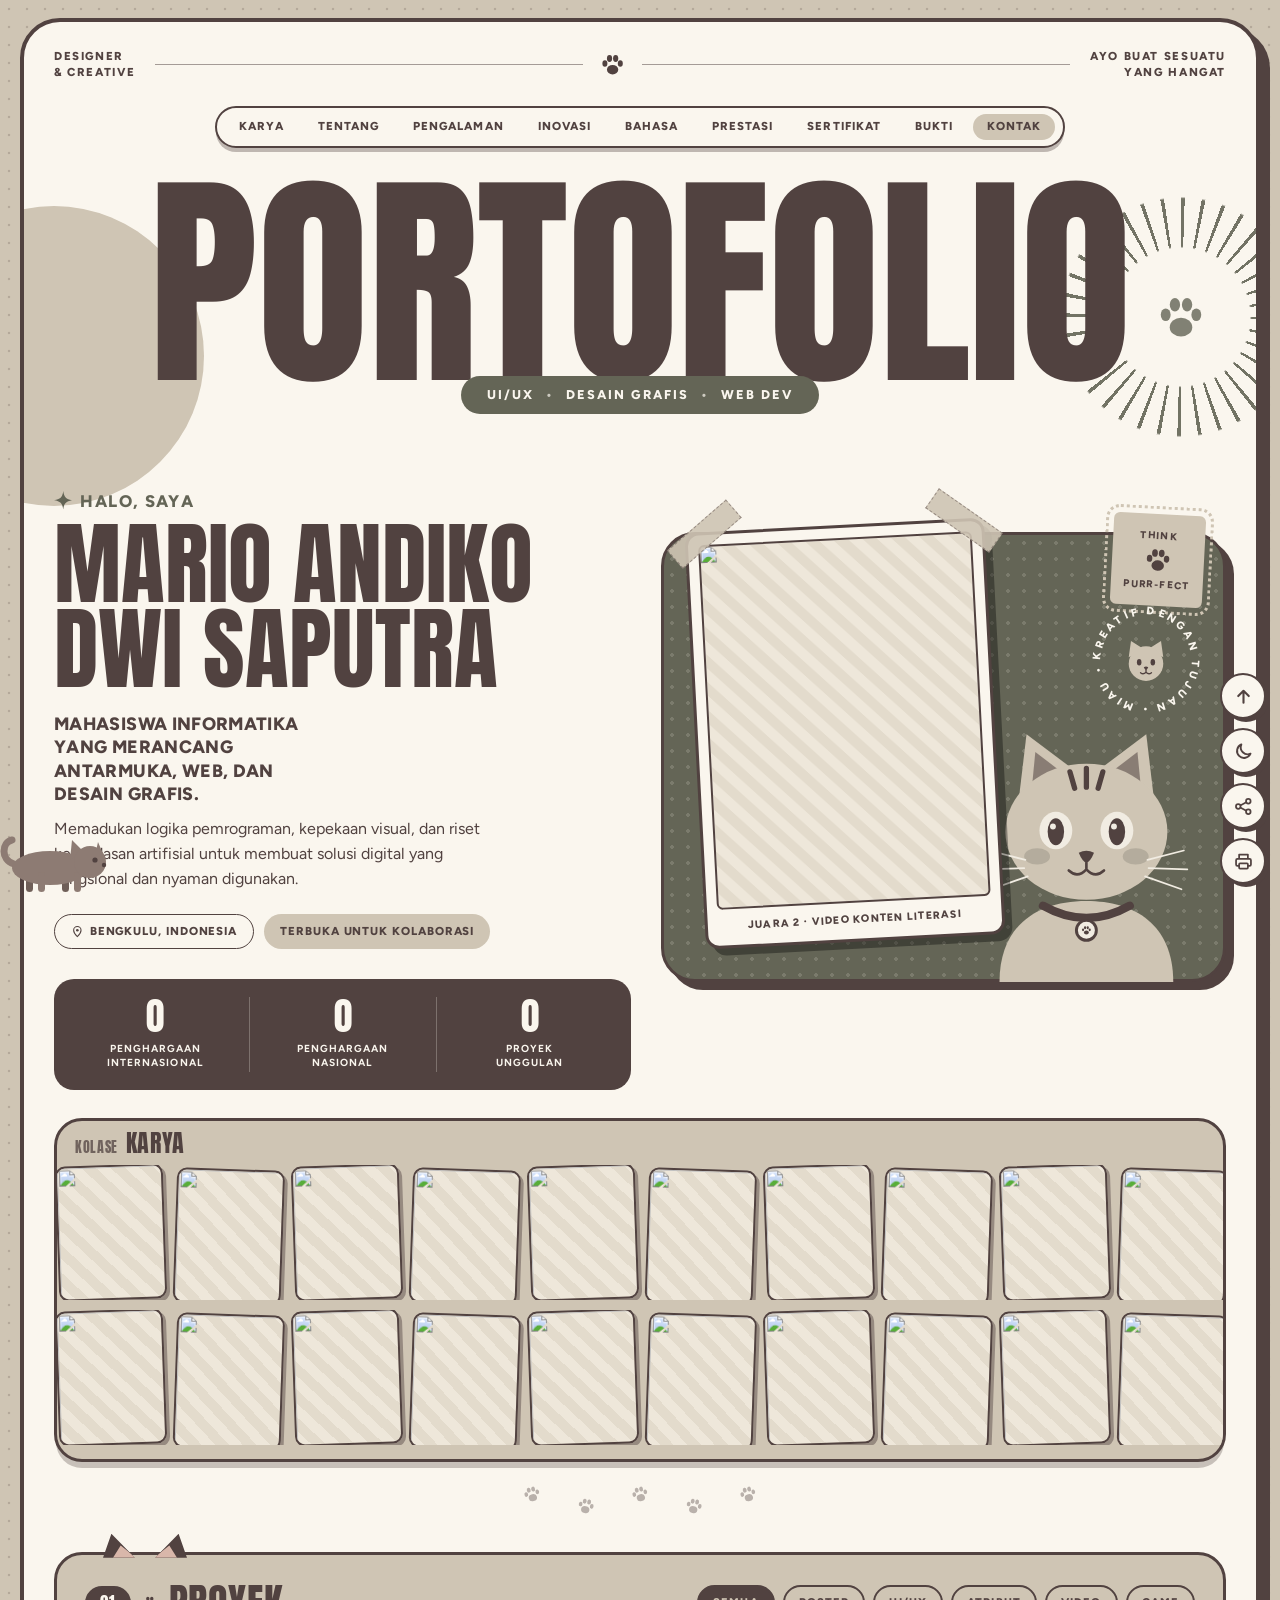
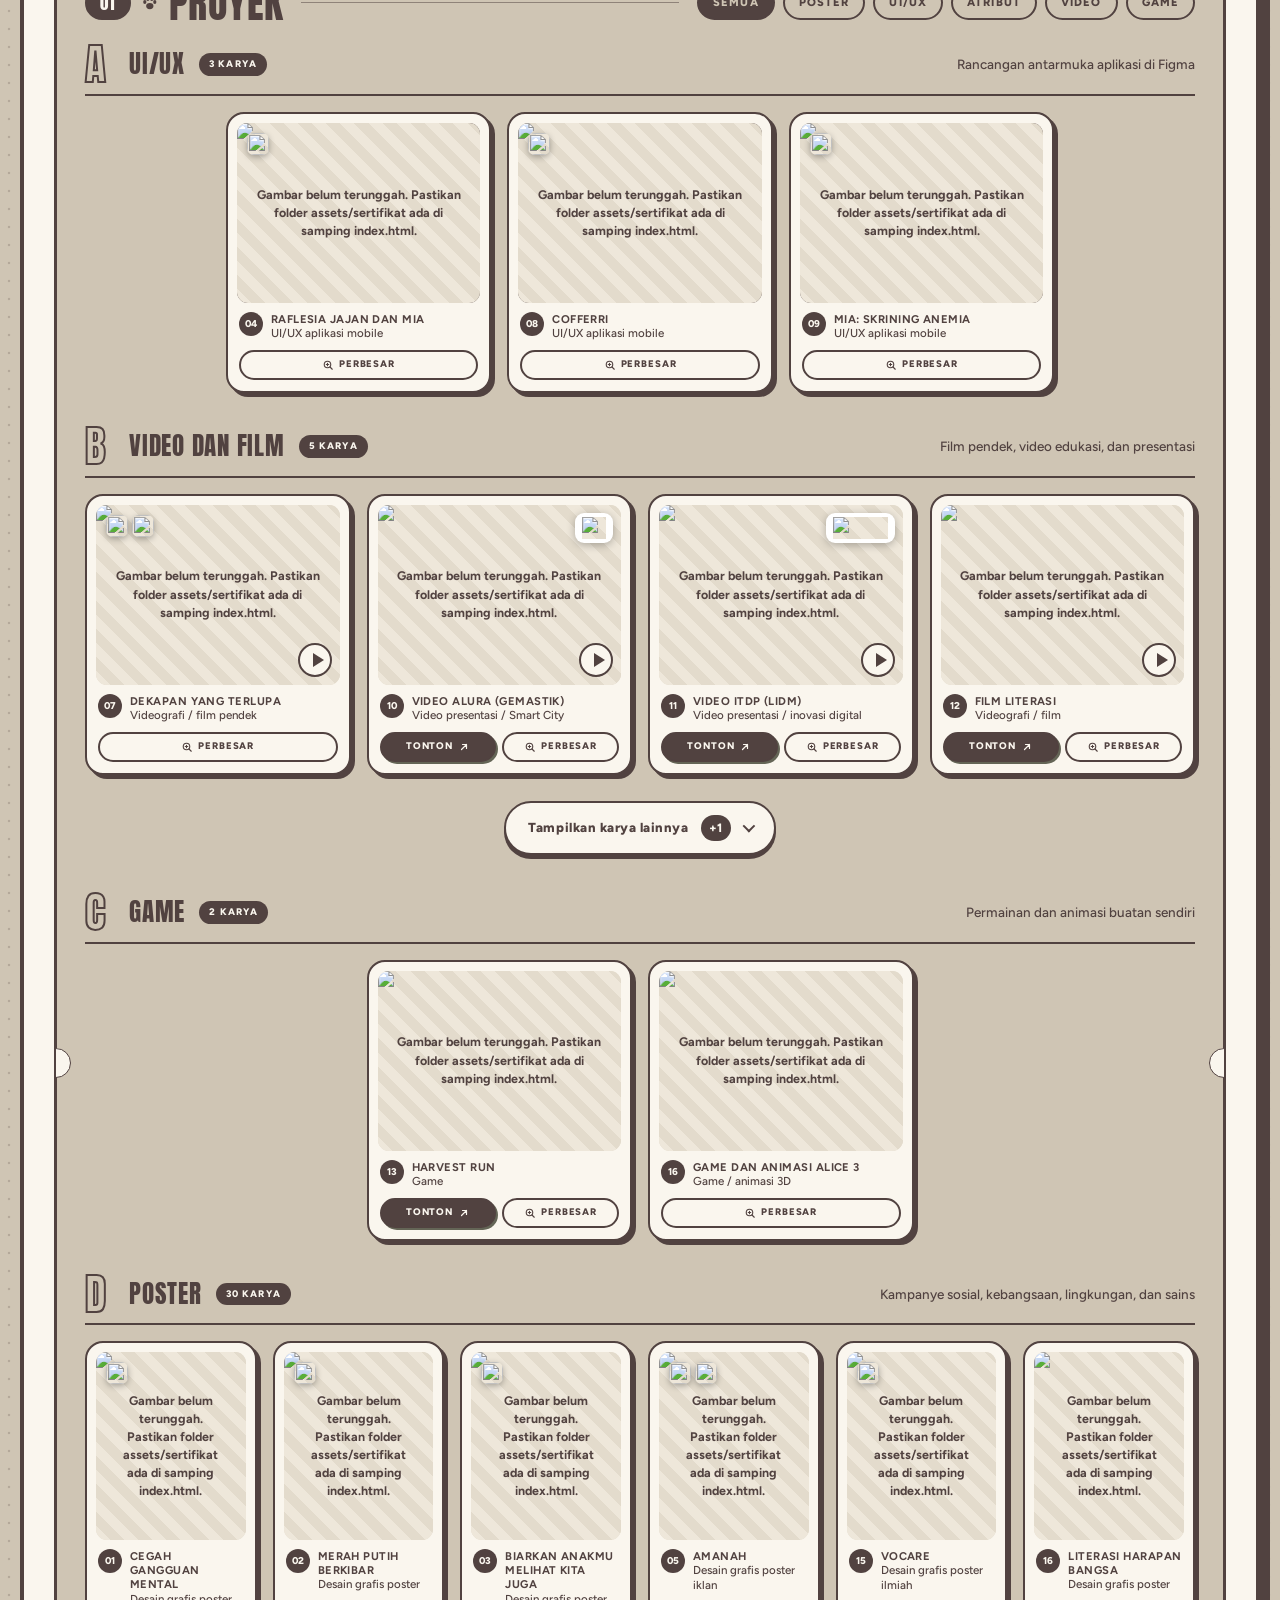
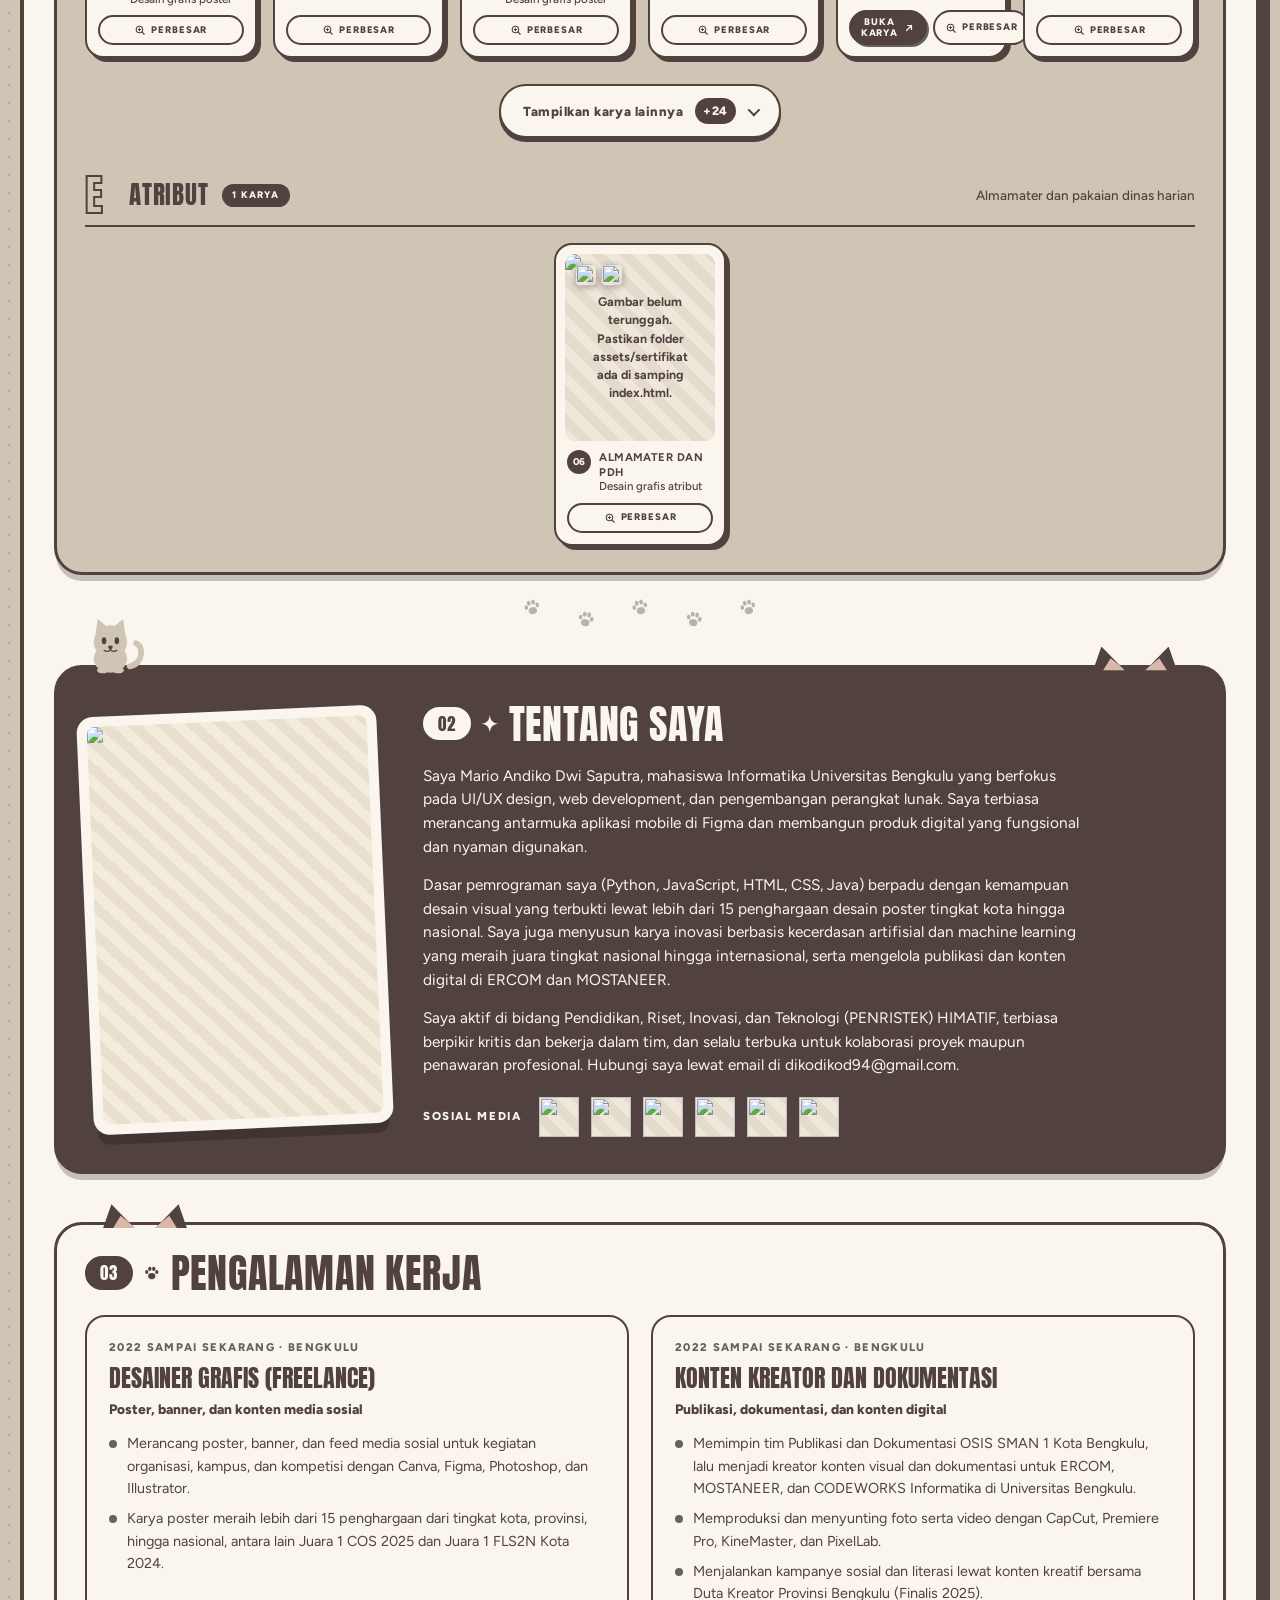
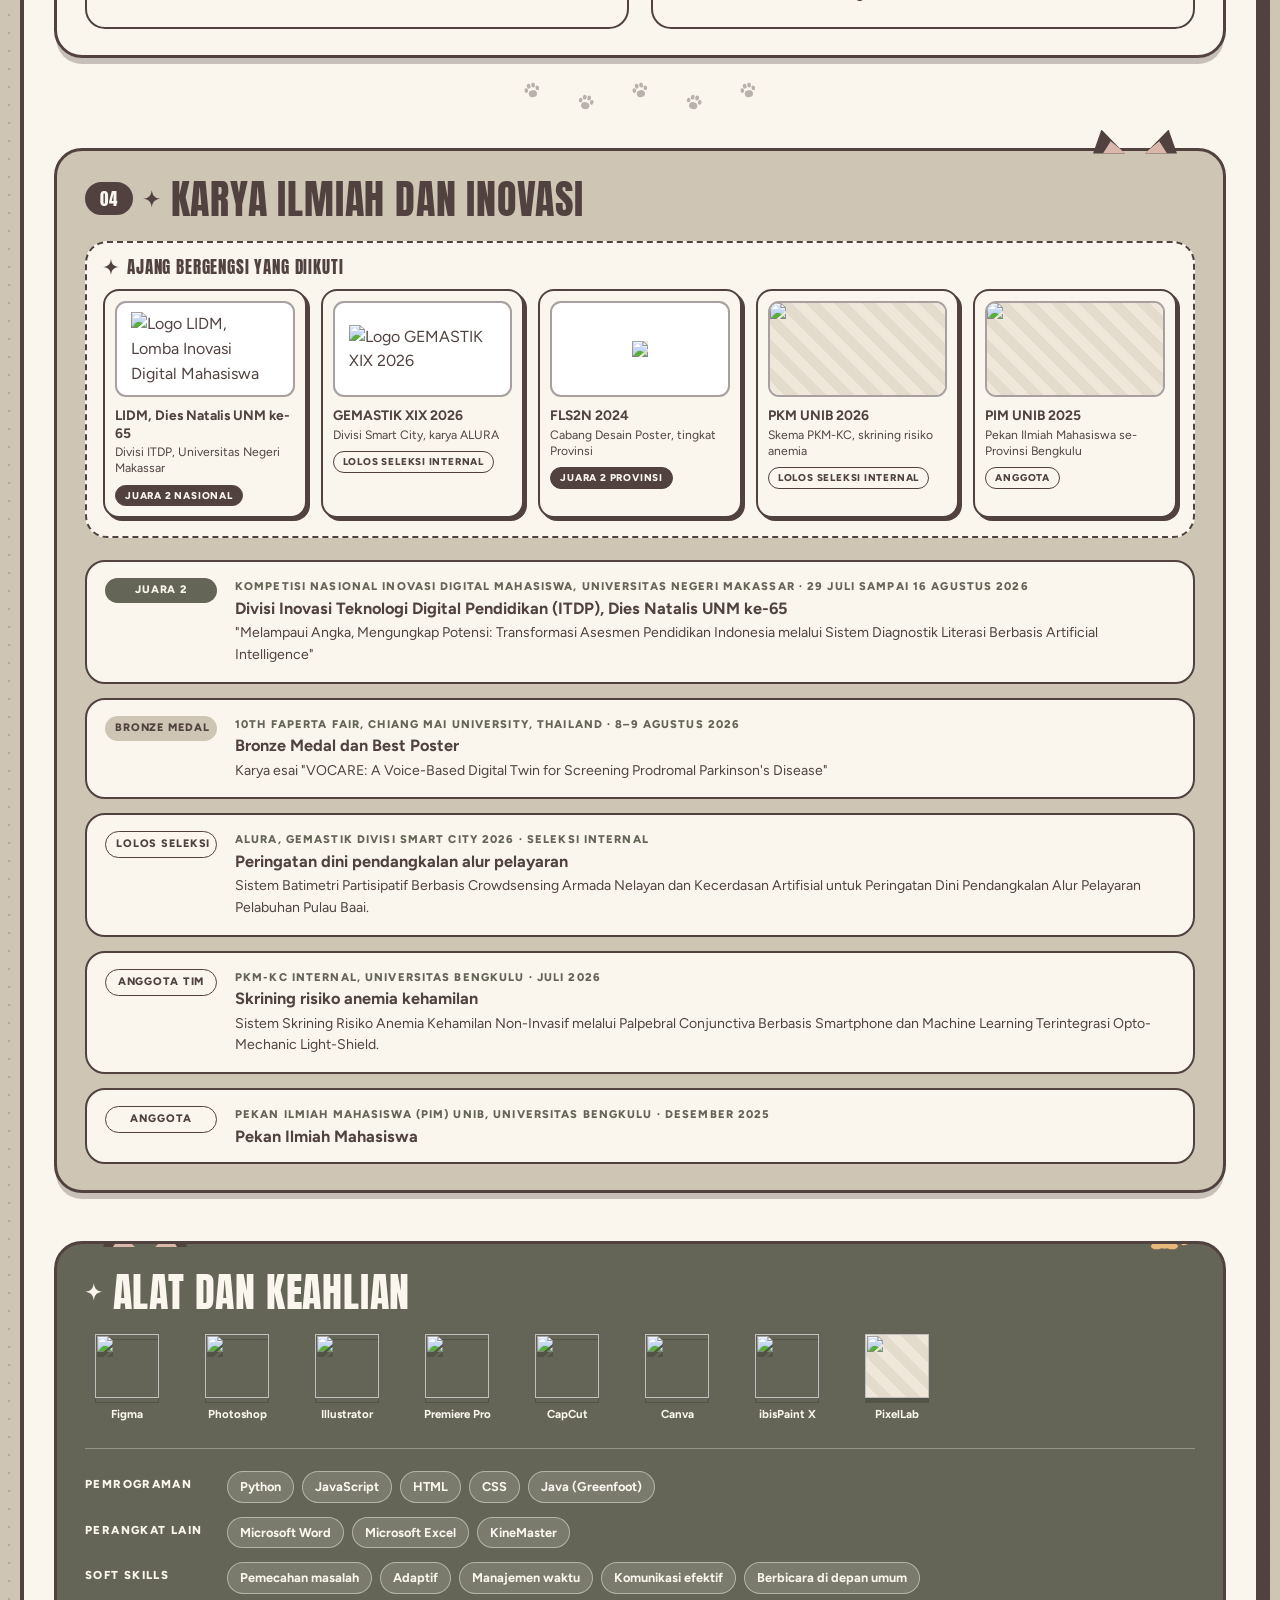
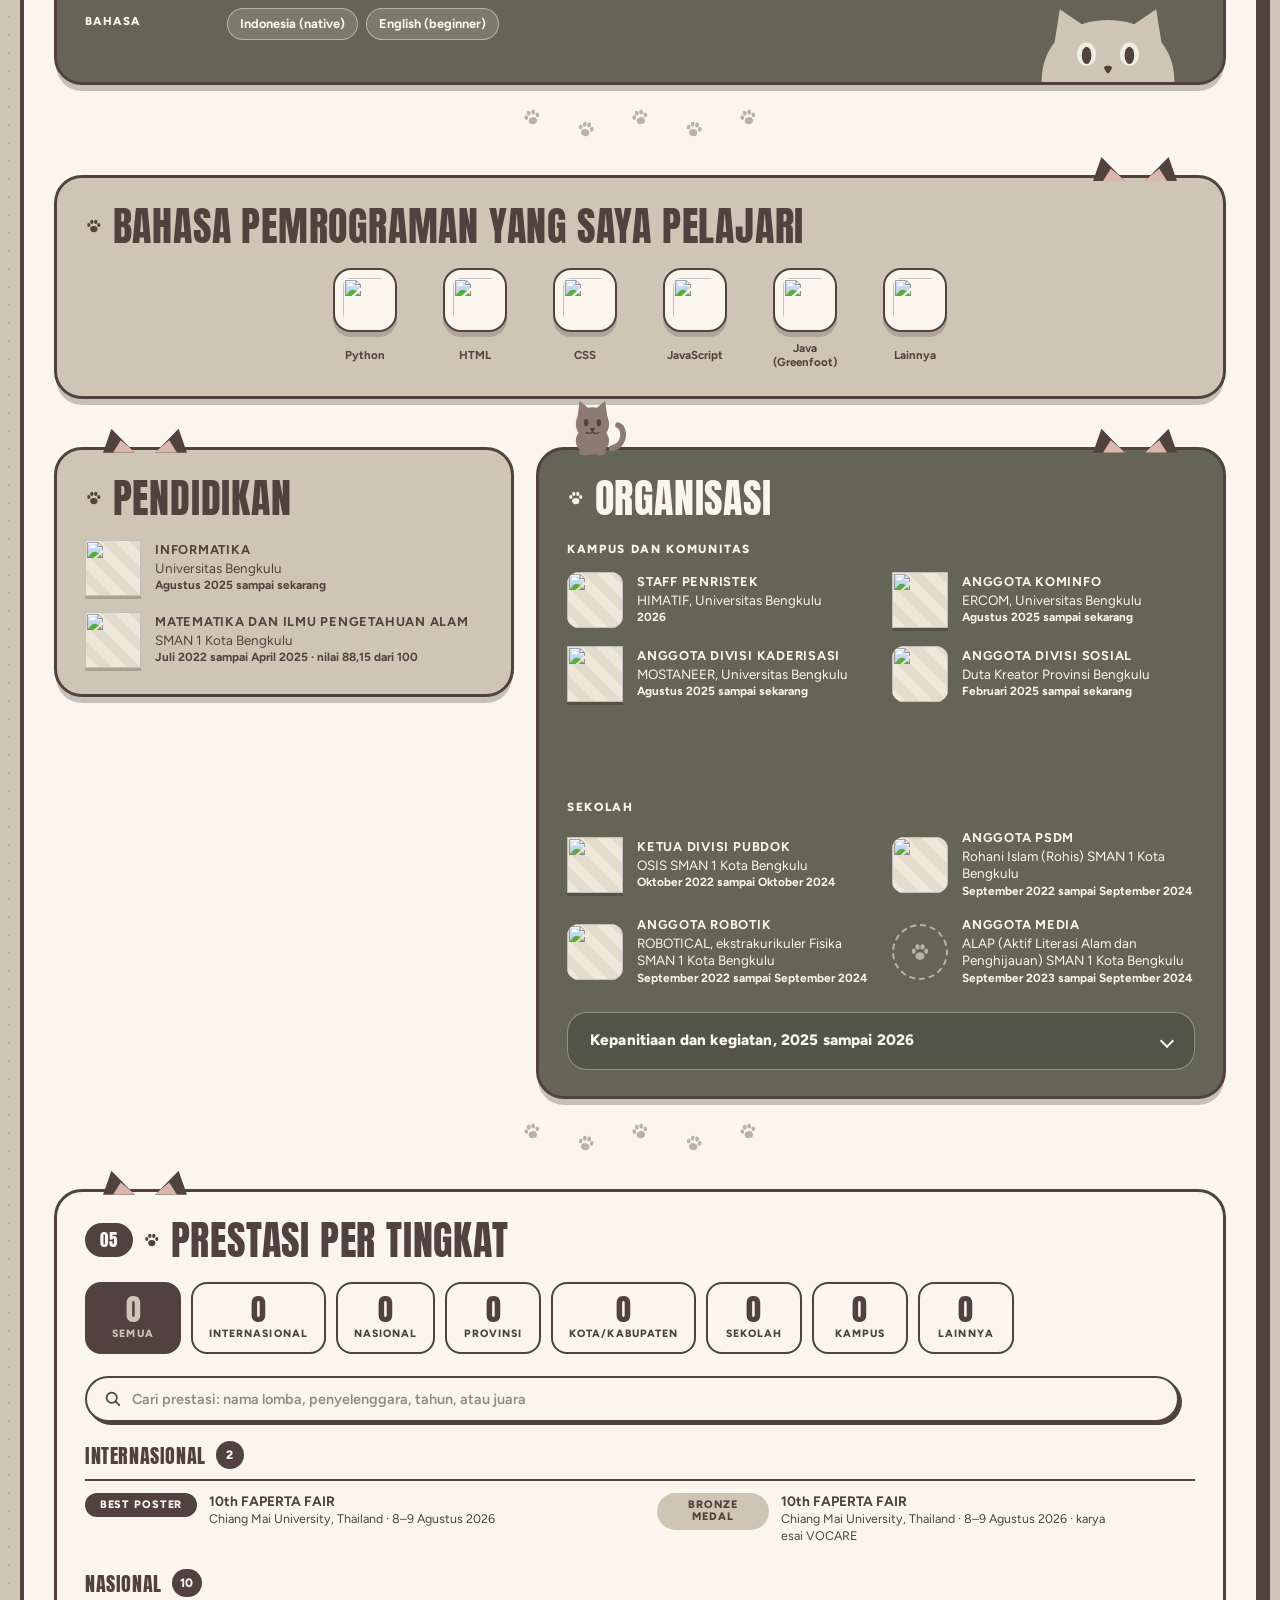
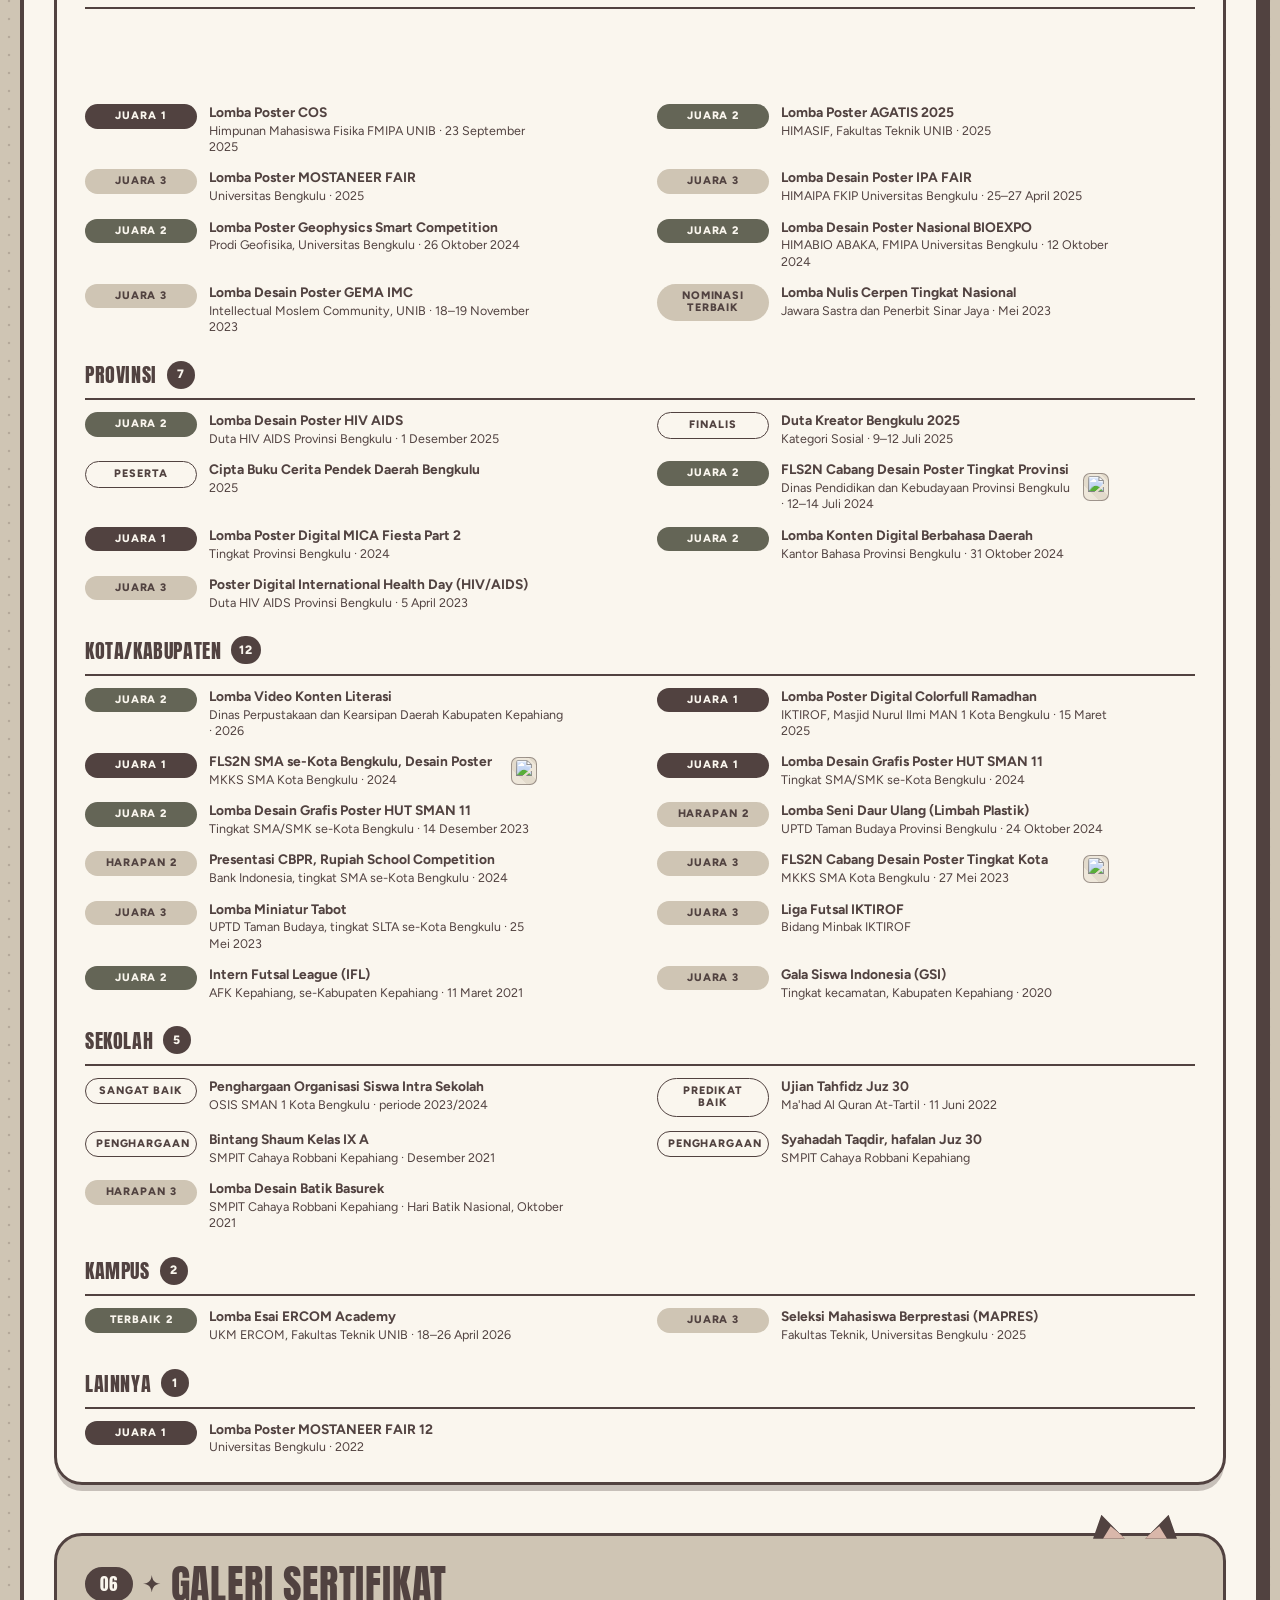
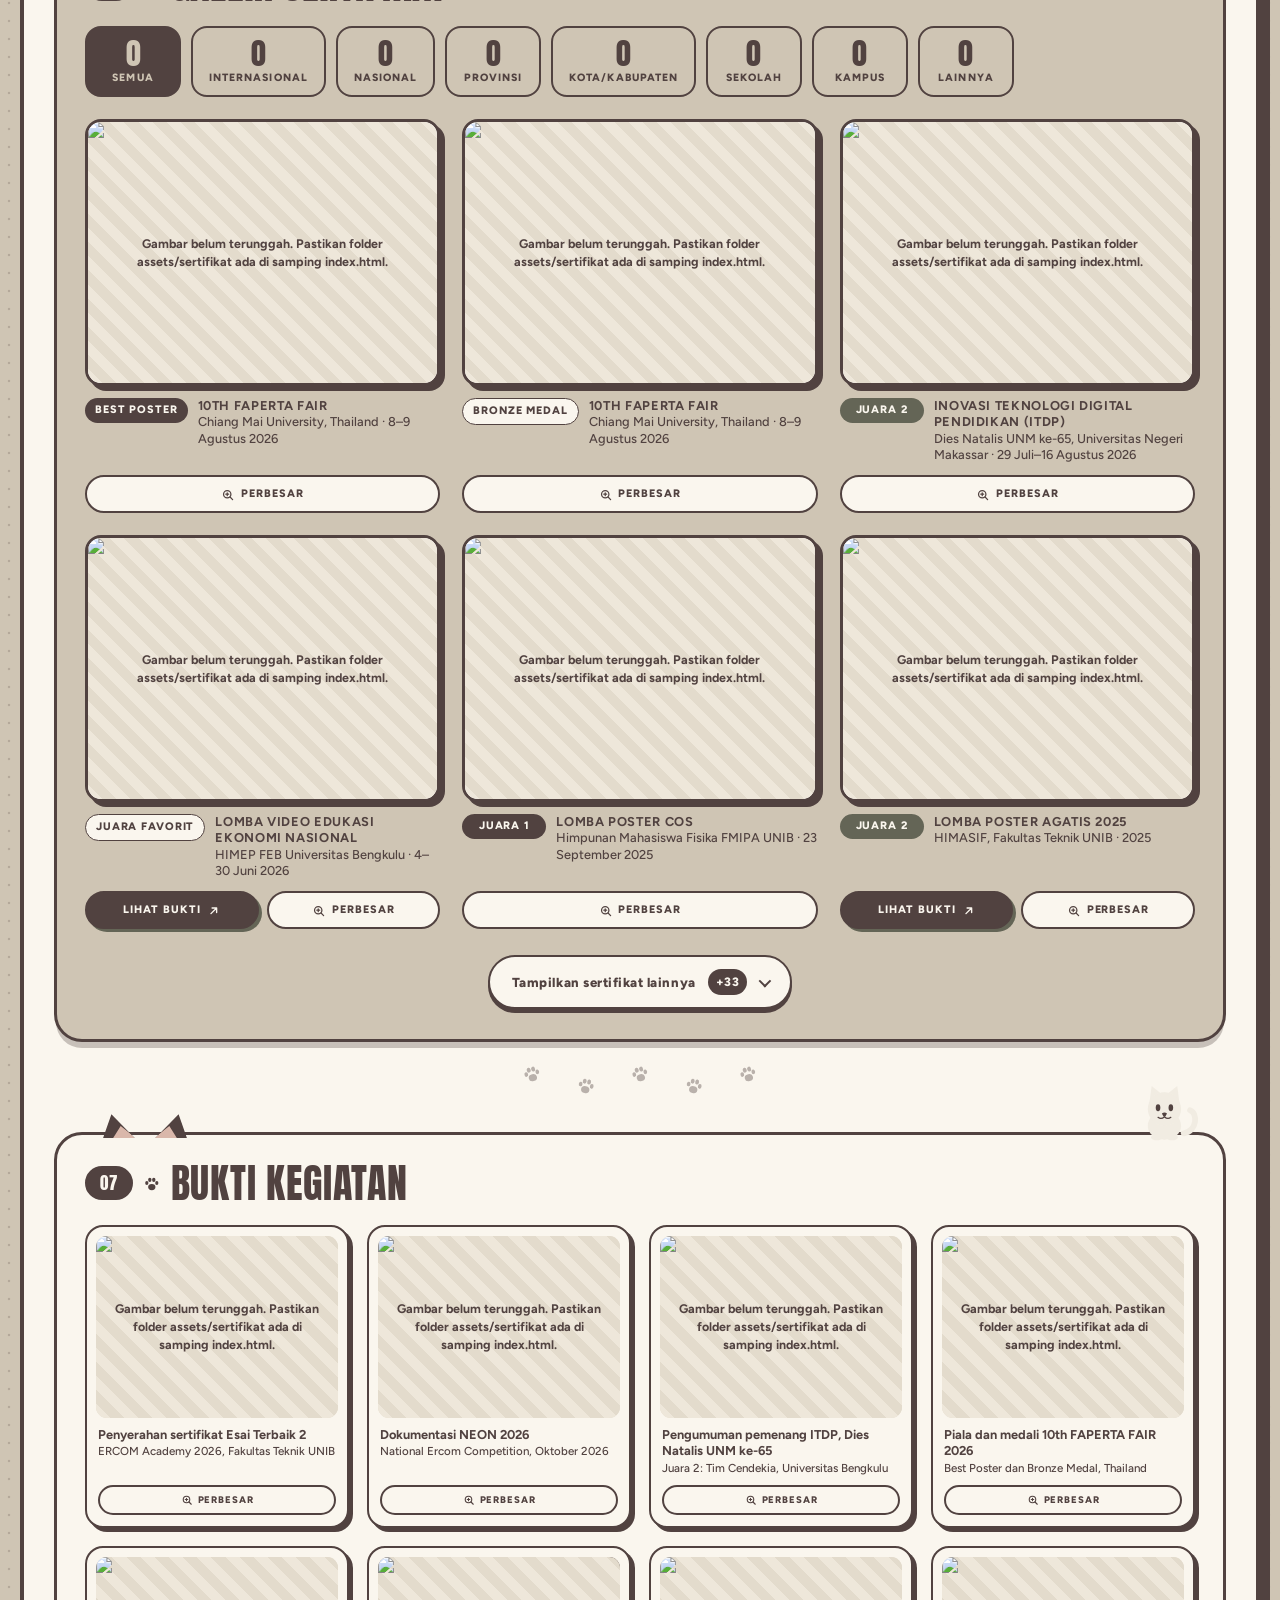
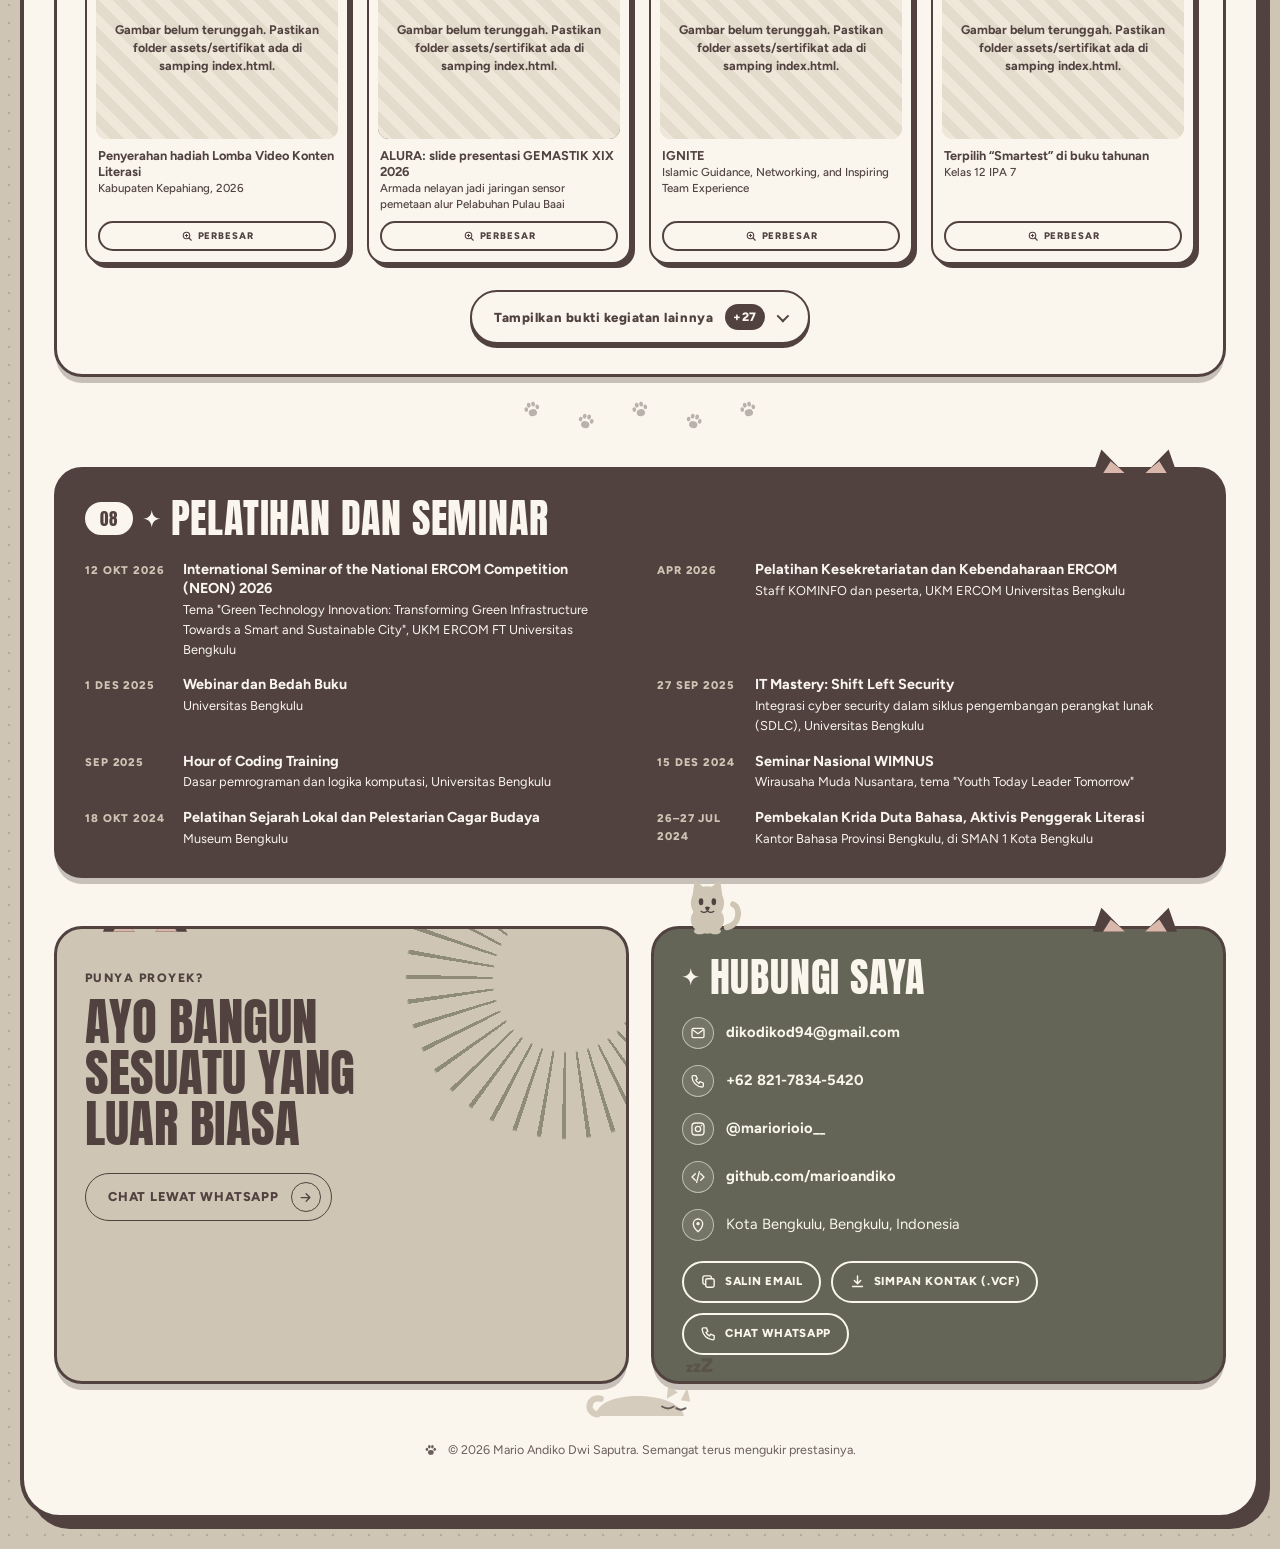
==== commit 4edcdf67: "Add files via upload" ====
--- a/index.html
+++ b/index.html
@@ -446,7 +446,7 @@
             </div>
           </article>
         </li>
-        <li data-cat="poster" data-extra="1" hidden>
+        <li data-cat="poster">
           <article class="tile tile--card ">
             <a class="tile__img" data-key="proyek:poster-04" target="_blank" rel="noopener noreferrer" aria-label="Buka tautan: Stop Bullying"><img src="assets/poster/poster-04.jpg" alt="Poster Stop Bullying" loading="lazy"></a>
             <div class="tile__cap"><b>19</b><span><strong>Stop Bullying</strong><small>Desain grafis poster</small></span></div>
@@ -458,7 +458,7 @@
             </div>
           </article>
         </li>
-        <li data-cat="poster" data-extra="1" hidden>
+        <li data-cat="poster">
           <article class="tile tile--card ">
             <a class="tile__img" data-key="proyek:poster-05" target="_blank" rel="noopener noreferrer" aria-label="Buka tautan: Kenali Bentuknya, Hentikan Dampaknya"><img src="assets/poster/poster-05.jpg" alt="Poster Kenali Bentuknya, Hentikan Dampaknya" loading="lazy"></a>
             <div class="tile__cap"><b>20</b><span><strong>Kenali Bentuknya, Hentikan Dampaknya</strong><small>Desain grafis poster</small></span></div>
@@ -470,7 +470,7 @@
             </div>
           </article>
         </li>
-        <li data-cat="poster" data-extra="1" hidden>
+        <li data-cat="poster">
           <article class="tile tile--card ">
             <a class="tile__img" data-key="proyek:poster-06" target="_blank" rel="noopener noreferrer" aria-label="Buka tautan: Jauhi Penyakitnya, Bukan Penderitanya"><img src="assets/poster/poster-06.jpg" alt="Poster Jauhi Penyakitnya, Bukan Penderitanya" loading="lazy"></a>
             <div class="tile__cap"><b>21</b><span><strong>Jauhi Penyakitnya, Bukan Penderitanya</strong><small>Desain grafis poster</small></span></div>
@@ -482,7 +482,7 @@
             </div>
           </article>
         </li>
-        <li data-cat="poster" data-extra="1" hidden>
+        <li data-cat="poster">
           <article class="tile tile--card ">
             <a class="tile__img" data-key="proyek:poster-07" target="_blank" rel="noopener noreferrer" aria-label="Buka tautan: Hidup Sehat, Cegah Diabetes pada Anak"><img src="assets/poster/poster-07.jpg" alt="Poster Hidup Sehat, Cegah Diabetes pada Anak" loading="lazy"></a>
             <div class="tile__cap"><b>22</b><span><strong>Hidup Sehat, Cegah Diabetes pada Anak</strong><small>Desain grafis poster</small></span></div>
@@ -494,7 +494,7 @@
             </div>
           </article>
         </li>
-        <li data-cat="poster" data-extra="1" hidden>
+        <li data-cat="poster">
           <article class="tile tile--card ">
             <a class="tile__img" data-key="proyek:poster-08" target="_blank" rel="noopener noreferrer" aria-label="Buka tautan: Hari Kesehatan Internasional"><img src="assets/poster/poster-08.jpg" alt="Poster Hari Kesehatan Internasional" loading="lazy"></a>
             <div class="tile__cap"><b>23</b><span><strong>Hari Kesehatan Internasional</strong><small>Desain grafis poster</small></span></div>
@@ -506,7 +506,7 @@
             </div>
           </article>
         </li>
-        <li data-cat="poster" data-extra="1" hidden>
+        <li data-cat="poster">
           <article class="tile tile--card ">
             <a class="tile__img" data-key="proyek:poster-09" target="_blank" rel="noopener noreferrer" aria-label="Buka tautan: Flexing di Media Sosial"><img src="assets/poster/poster-09.jpg" alt="Poster Flexing di Media Sosial" loading="lazy"></a>
             <div class="tile__cap"><b>24</b><span><strong>Flexing di Media Sosial</strong><small>Desain grafis poster</small></span></div>
@@ -518,7 +518,7 @@
             </div>
           </article>
         </li>
-        <li data-cat="poster" data-extra="1" hidden>
+        <li data-cat="poster">
           <article class="tile tile--card ">
             <a class="tile__img" data-key="proyek:poster-10" target="_blank" rel="noopener noreferrer" aria-label="Buka tautan: Dirgahayu Indonesia"><img src="assets/poster/poster-10.jpg" alt="Poster Dirgahayu Indonesia" loading="lazy"></a>
             <div class="tile__cap"><b>25</b><span><strong>Dirgahayu Indonesia</strong><small>Desain grafis poster</small></span></div>
@@ -530,7 +530,7 @@
             </div>
           </article>
         </li>
-        <li data-cat="poster" data-extra="1" hidden>
+        <li data-cat="poster">
           <article class="tile tile--card ">
             <a class="tile__img" data-key="proyek:poster-11" target="_blank" rel="noopener noreferrer" aria-label="Buka tautan: Dirgahayu Indonesia ke-79"><img src="assets/poster/poster-11.jpg" alt="Poster Dirgahayu Indonesia ke-79" loading="lazy"></a>
             <div class="tile__cap"><b>26</b><span><strong>Dirgahayu Indonesia ke-79</strong><small>Desain grafis poster</small></span></div>
@@ -542,7 +542,7 @@
             </div>
           </article>
         </li>
-        <li data-cat="poster" data-extra="1" hidden>
+        <li data-cat="poster">
           <article class="tile tile--card ">
             <a class="tile__img" data-key="proyek:poster-12" target="_blank" rel="noopener noreferrer" aria-label="Buka tautan: Selamat Ulang Tahun Indonesia ke-79"><img src="assets/poster/poster-12.jpg" alt="Poster Selamat Ulang Tahun Indonesia ke-79" loading="lazy"></a>
             <div class="tile__cap"><b>27</b><span><strong>Selamat Ulang Tahun Indonesia ke-79</strong><small>Desain grafis poster</small></span></div>
@@ -554,7 +554,7 @@
             </div>
           </article>
         </li>
-        <li data-cat="poster" data-extra="1" hidden>
+        <li data-cat="poster">
           <article class="tile tile--card ">
             <a class="tile__img" data-key="proyek:poster-13" target="_blank" rel="noopener noreferrer" aria-label="Buka tautan: Membangkitkan Ingatan"><img src="assets/poster/poster-13.jpg" alt="Poster Membangkitkan Ingatan" loading="lazy"></a>
             <div class="tile__cap"><b>28</b><span><strong>Membangkitkan Ingatan</strong><small>Desain grafis poster</small></span></div>
@@ -566,7 +566,7 @@
             </div>
           </article>
         </li>
-        <li data-cat="poster" data-extra="1" hidden>
+        <li data-cat="poster">
           <article class="tile tile--card ">
             <a class="tile__img" data-key="proyek:poster-14" target="_blank" rel="noopener noreferrer" aria-label="Buka tautan: Lindungi Mereka"><img src="assets/poster/poster-14.jpg" alt="Poster Lindungi Mereka" loading="lazy"></a>
             <div class="tile__cap"><b>29</b><span><strong>Lindungi Mereka</strong><small>Desain grafis poster</small></span></div>
@@ -578,7 +578,7 @@
             </div>
           </article>
         </li>
-        <li data-cat="poster" data-extra="1" hidden>
+        <li data-cat="poster">
           <article class="tile tile--card ">
             <a class="tile__img" data-key="proyek:poster-15" target="_blank" rel="noopener noreferrer" aria-label="Buka tautan: Prinsip Kimia Hijau"><img src="assets/poster/poster-15.jpg" alt="Poster Prinsip Kimia Hijau" loading="lazy"></a>
             <div class="tile__cap"><b>30</b><span><strong>Prinsip Kimia Hijau</strong><small>Desain grafis poster</small></span></div>
@@ -590,7 +590,7 @@
             </div>
           </article>
         </li>
-        <li data-cat="poster" data-extra="1" hidden>
+        <li data-cat="poster">
           <article class="tile tile--card ">
             <a class="tile__img" data-key="proyek:poster-16" target="_blank" rel="noopener noreferrer" aria-label="Buka tautan: Sampah Plastik, Let&#x27;s Go Green"><img src="assets/poster/poster-16.jpg" alt="Poster Sampah Plastik, Let&#x27;s Go Green" loading="lazy"></a>
             <div class="tile__cap"><b>31</b><span><strong>Sampah Plastik, Let&#x27;s Go Green</strong><small>Desain grafis poster</small></span></div>
@@ -602,7 +602,7 @@
             </div>
           </article>
         </li>
-        <li data-cat="poster" data-extra="1" hidden>
+        <li data-cat="poster">
           <article class="tile tile--card ">
             <a class="tile__img" data-key="proyek:poster-17" target="_blank" rel="noopener noreferrer" aria-label="Buka tautan: Hijaukan Desa dengan Menanam Pohon Jambu"><img src="assets/poster/poster-17.jpg" alt="Poster Hijaukan Desa dengan Menanam Pohon Jambu" loading="lazy"></a>
             <div class="tile__cap"><b>32</b><span><strong>Hijaukan Desa dengan Menanam Pohon Jambu</strong><small>Desain grafis poster</small></span></div>
@@ -614,7 +614,7 @@
             </div>
           </article>
         </li>
-        <li data-cat="poster" data-extra="1" hidden>
+        <li data-cat="poster">
           <article class="tile tile--card ">
             <a class="tile__img" data-key="proyek:poster-18" target="_blank" rel="noopener noreferrer" aria-label="Buka tautan: Hukum Newton Selalu Ada di Dekat Kita"><img src="assets/poster/poster-18.jpg" alt="Poster Hukum Newton Selalu Ada di Dekat Kita" loading="lazy"></a>
             <div class="tile__cap"><b>33</b><span><strong>Hukum Newton Selalu Ada di Dekat Kita</strong><small>Desain grafis poster</small></span></div>
@@ -626,7 +626,7 @@
             </div>
           </article>
         </li>
-        <li data-cat="poster" data-extra="1" hidden>
+        <li data-cat="poster">
           <article class="tile tile--card ">
             <a class="tile__img" data-key="proyek:poster-19" target="_blank" rel="noopener noreferrer" aria-label="Buka tautan: Keindahan Pola dan Simetri"><img src="assets/poster/poster-19.jpg" alt="Poster Keindahan Pola dan Simetri" loading="lazy"></a>
             <div class="tile__cap"><b>34</b><span><strong>Keindahan Pola dan Simetri</strong><small>Desain grafis poster</small></span></div>
@@ -638,7 +638,7 @@
             </div>
           </article>
         </li>
-        <li data-cat="poster" data-extra="1" hidden>
+        <li data-cat="poster">
           <article class="tile tile--card ">
             <a class="tile__img" data-key="proyek:poster-20" target="_blank" rel="noopener noreferrer" aria-label="Buka tautan: Cerdas dan Berakhlak"><img src="assets/poster/poster-20.jpg" alt="Poster Cerdas dan Berakhlak" loading="lazy"></a>
             <div class="tile__cap"><b>35</b><span><strong>Cerdas dan Berakhlak</strong><small>Desain grafis poster</small></span></div>
@@ -650,7 +650,7 @@
             </div>
           </article>
         </li>
-        <li data-cat="poster" data-extra="1" hidden>
+        <li data-cat="poster">
           <article class="tile tile--card ">
             <a class="tile__img" data-key="proyek:poster-21" target="_blank" rel="noopener noreferrer" aria-label="Buka tautan: Yuk Mengenal 6 Rukun Haji"><img src="assets/poster/poster-21.jpg" alt="Poster Yuk Mengenal 6 Rukun Haji" loading="lazy"></a>
             <div class="tile__cap"><b>36</b><span><strong>Yuk Mengenal 6 Rukun Haji</strong><small>Desain grafis poster</small></span></div>
@@ -662,7 +662,7 @@
             </div>
           </article>
         </li>
-        <li data-cat="poster" data-extra="1" hidden>
+        <li data-cat="poster">
           <article class="tile tile--card ">
             <a class="tile__img" data-key="proyek:poster-22" target="_blank" rel="noopener noreferrer" aria-label="Buka tautan: Ukhuwah Islamiyah"><img src="assets/poster/poster-22.jpg" alt="Poster Ukhuwah Islamiyah" loading="lazy"></a>
             <div class="tile__cap"><b>37</b><span><strong>Ukhuwah Islamiyah</strong><small>Desain grafis poster</small></span></div>
@@ -674,7 +674,7 @@
             </div>
           </article>
         </li>
-        <li data-cat="poster" data-extra="1" hidden>
+        <li data-cat="poster">
           <article class="tile tile--card ">
             <a class="tile__img" data-key="proyek:poster-23" target="_blank" rel="noopener noreferrer" aria-label="Buka tautan: Menumbuhkan Rasa Empati dengan Berkurban"><img src="assets/poster/poster-23.jpg" alt="Poster Menumbuhkan Rasa Empati dengan Berkurban" loading="lazy"></a>
             <div class="tile__cap"><b>38</b><span><strong>Menumbuhkan Rasa Empati dengan Berkurban</strong><small>Desain grafis poster</small></span></div>
@@ -686,7 +686,7 @@
             </div>
           </article>
         </li>
-        <li data-cat="poster" data-extra="1" hidden>
+        <li data-cat="poster">
           <article class="tile tile--card ">
             <a class="tile__img" data-key="proyek:poster-24" target="_blank" rel="noopener noreferrer" aria-label="Buka tautan: Ramadhan Berkah"><img src="assets/poster/poster-24.jpg" alt="Poster Ramadhan Berkah" loading="lazy"></a>
             <div class="tile__cap"><b>39</b><span><strong>Ramadhan Berkah</strong><small>Desain grafis poster</small></span></div>
@@ -698,7 +698,7 @@
             </div>
           </article>
         </li>
-        <li data-cat="poster" data-extra="1" hidden>
+        <li data-cat="poster">
           <article class="tile tile--card ">
             <a class="tile__img" data-key="proyek:poster-25" target="_blank" rel="noopener noreferrer" aria-label="Buka tautan: Memaksimalkan Aktivitas di Bulan Ramadhan"><img src="assets/poster/poster-25.jpg" alt="Poster Memaksimalkan Aktivitas di Bulan Ramadhan" loading="lazy"></a>
             <div class="tile__cap"><b>40</b><span><strong>Memaksimalkan Aktivitas di Bulan Ramadhan</strong><small>Desain grafis poster</small></span></div>
@@ -711,7 +711,6 @@
           </article>
         </li>
         </ul>
-        <button class="more" type="button" data-more aria-expanded="false" data-more-n="22">Tampilkan 22 poster lainnya</button>
       </section>
       <section class="tgroup" data-group="atribut">
         <header class="tgroup__head">
--- a/extra.css
+++ b/extra.css
@@ -288,3 +288,32 @@
   .tile, .award-group, .ajang__card, .sci__list li, .path li { break-inside: avoid; }
   .awards__scroll { max-height: none !important; overflow: visible !important; }
 }
+
+/* ==========================================================
+   V5: proyek satu baris, posisi rata tengah, animasi berulang
+   ========================================================== */
+.tgroups .tgrid.tgrid,
+.certs__grid {
+  --gap: 16px;
+  display: flex;
+  flex-wrap: wrap;
+  justify-content: center;
+  gap: var(--gap);
+}
+.certs__grid { --gap: 22px; --c: 3; }
+.tgrid--wide { --c: 4; }
+.tgrid--poster { --c: 6; }
+.tgroups .tgrid.tgrid > li,
+.certs__grid > li {
+  flex: 0 0 auto;
+  min-width: 0;
+  width: calc((100% - var(--gap) * (var(--c) - 1)) / var(--c));
+}
+@media (max-width: 1100px) { .tgrid--wide { --c: 3; } .tgrid--poster { --c: 5; } }
+@media (max-width: 860px)  { .tgrid--wide { --c: 2; } .tgrid--poster { --c: 4; } .certs__grid { --c: 2; } }
+@media (max-width: 560px)  { .tgrid--wide { --c: 2; } .tgrid--poster { --c: 2; } .certs__grid { --c: 1; } }
+@media (max-width: 360px)  { .tgrid--wide { --c: 1; } }
+
+/* keluar halaman: pudar cepat tanpa jeda, masuk lagi: bertahap */
+.js-anim .rv-item:not(.in) { transition-delay: 0s !important; transition-duration: .25s; }
+.js-anim .rv:not(.in) { transition-duration: .3s; }
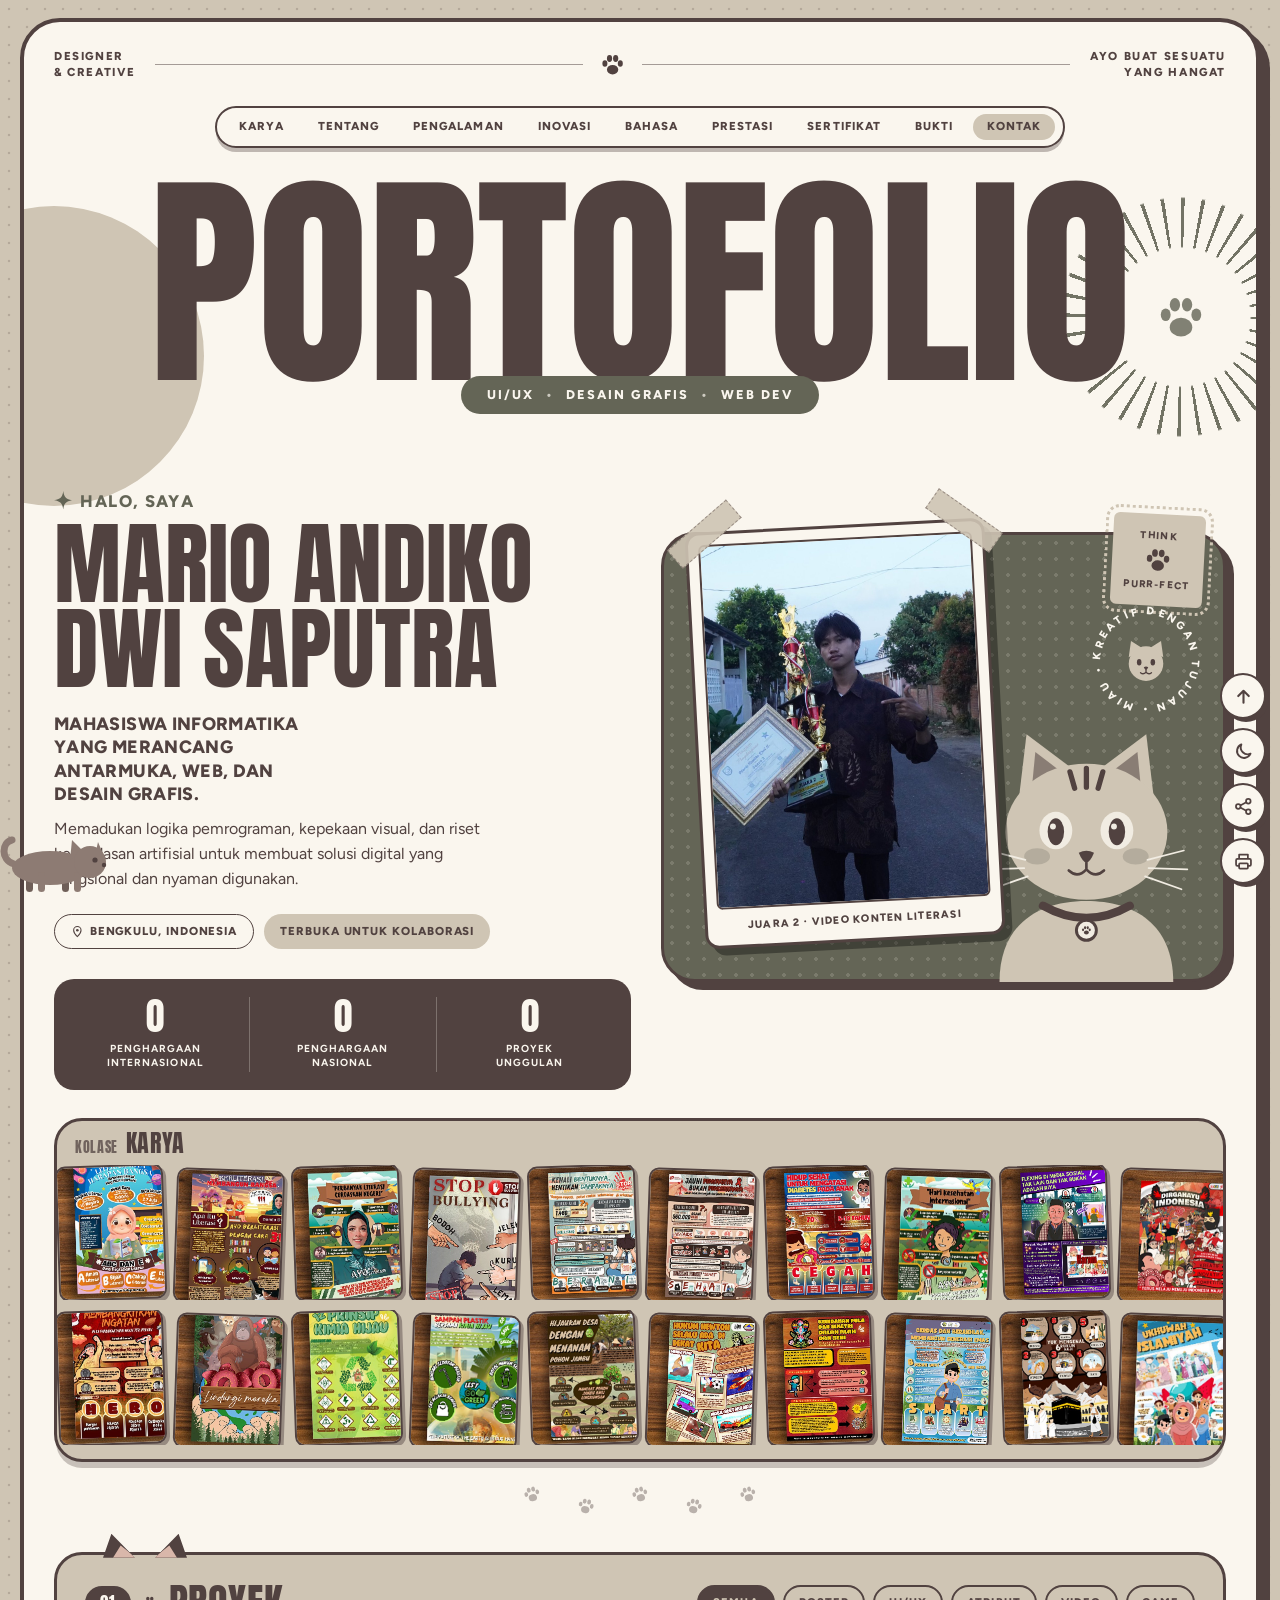
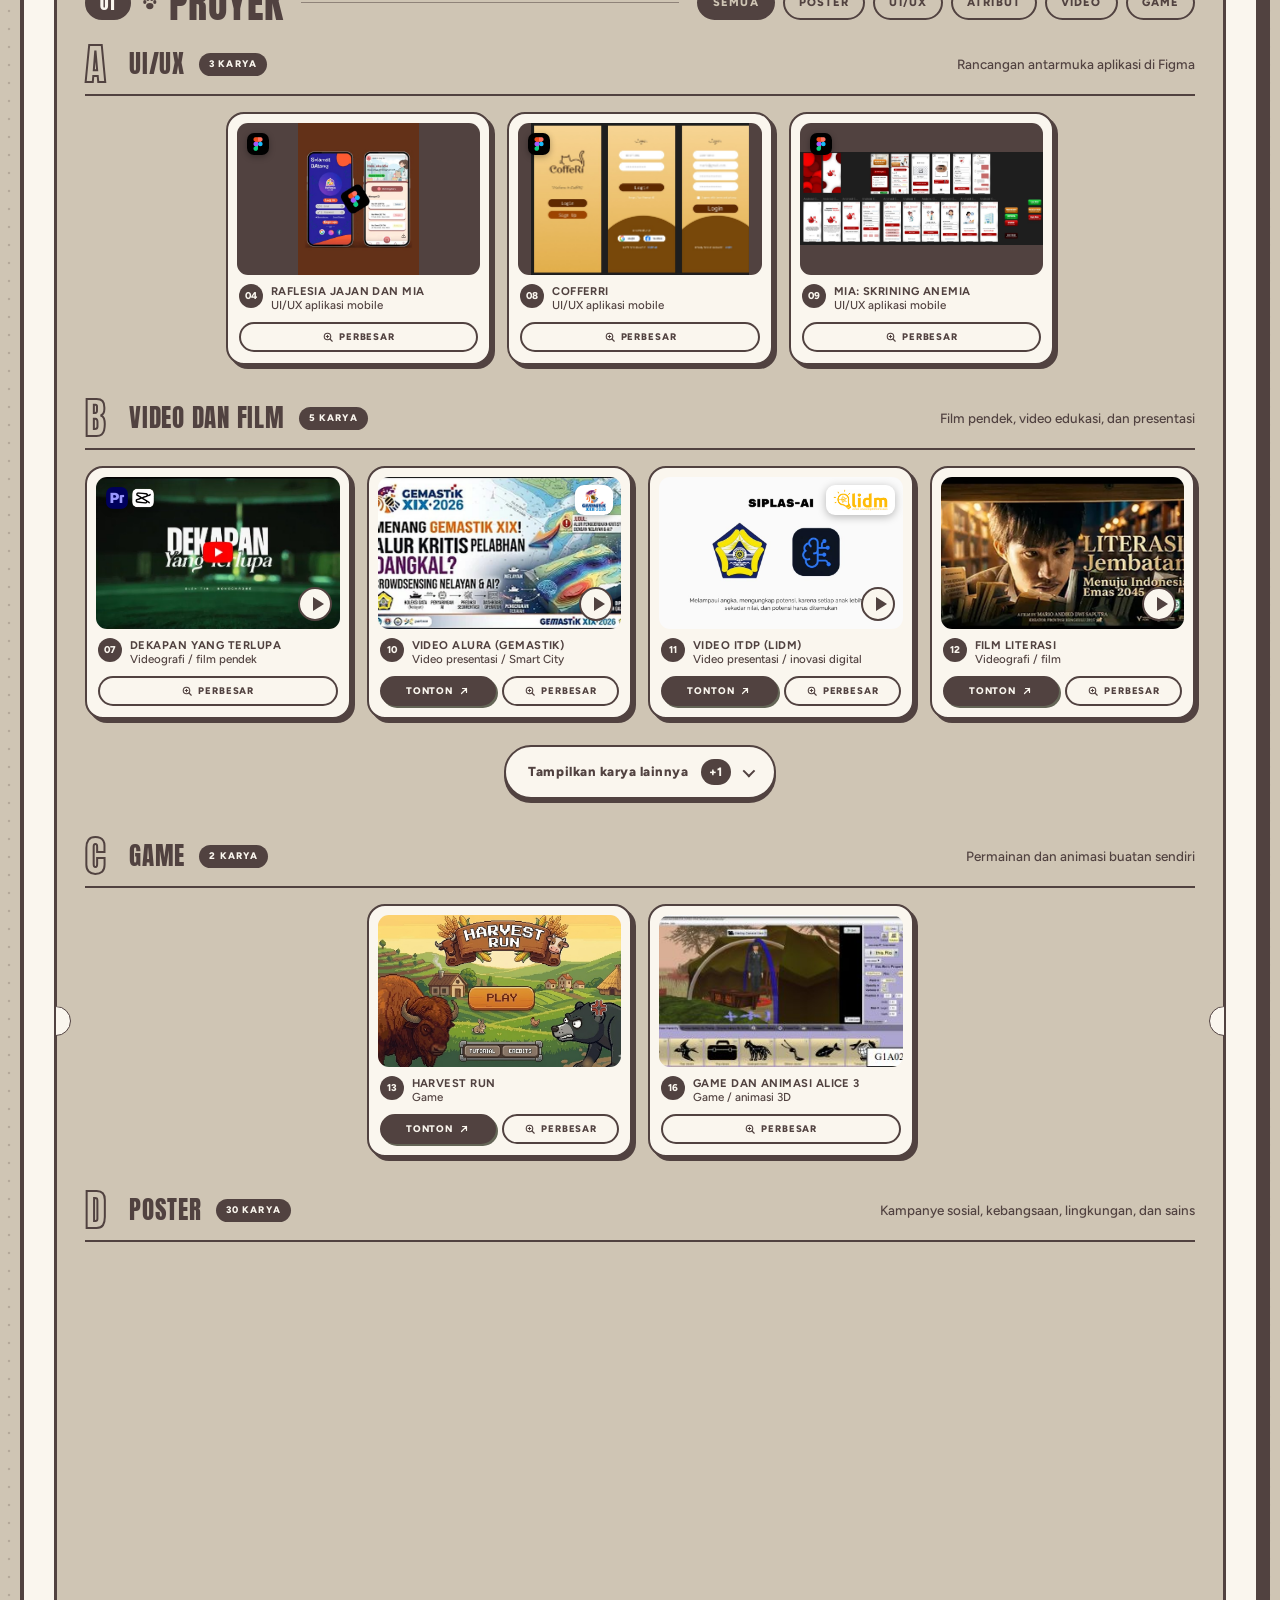
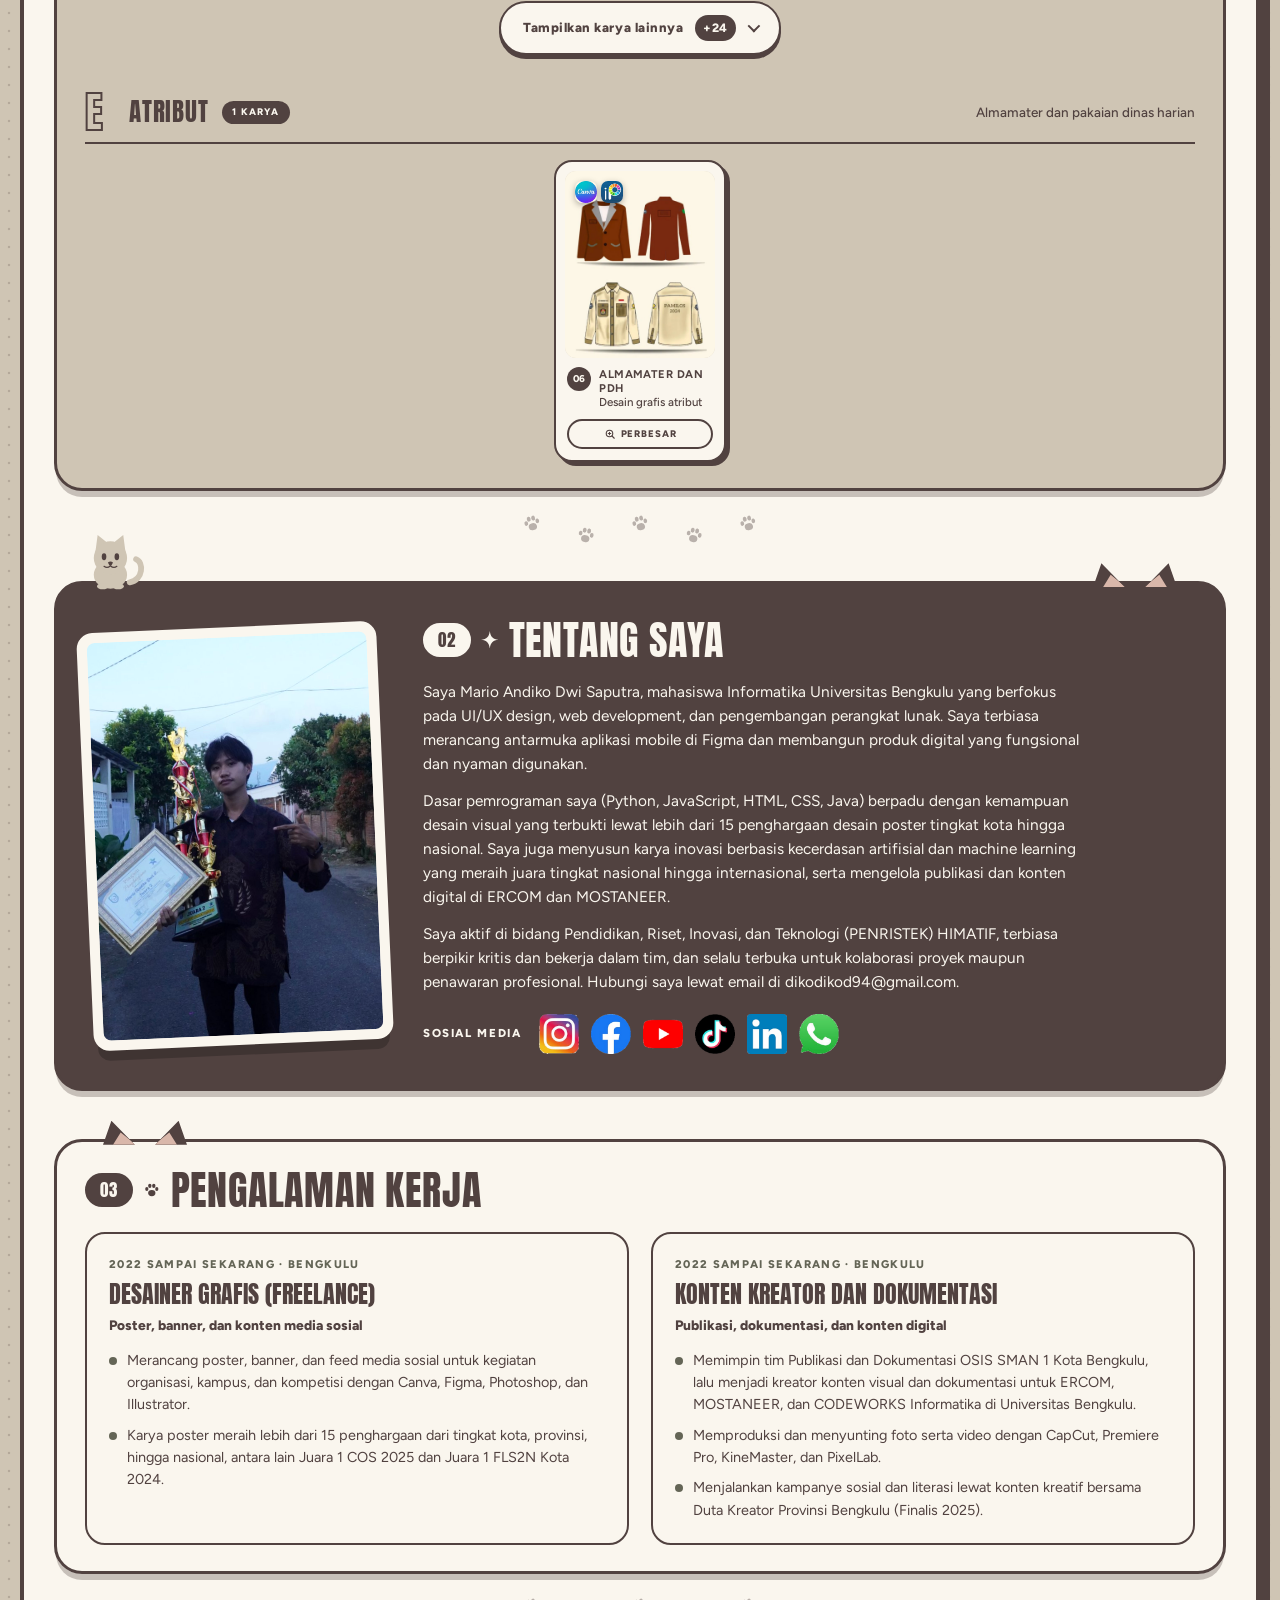
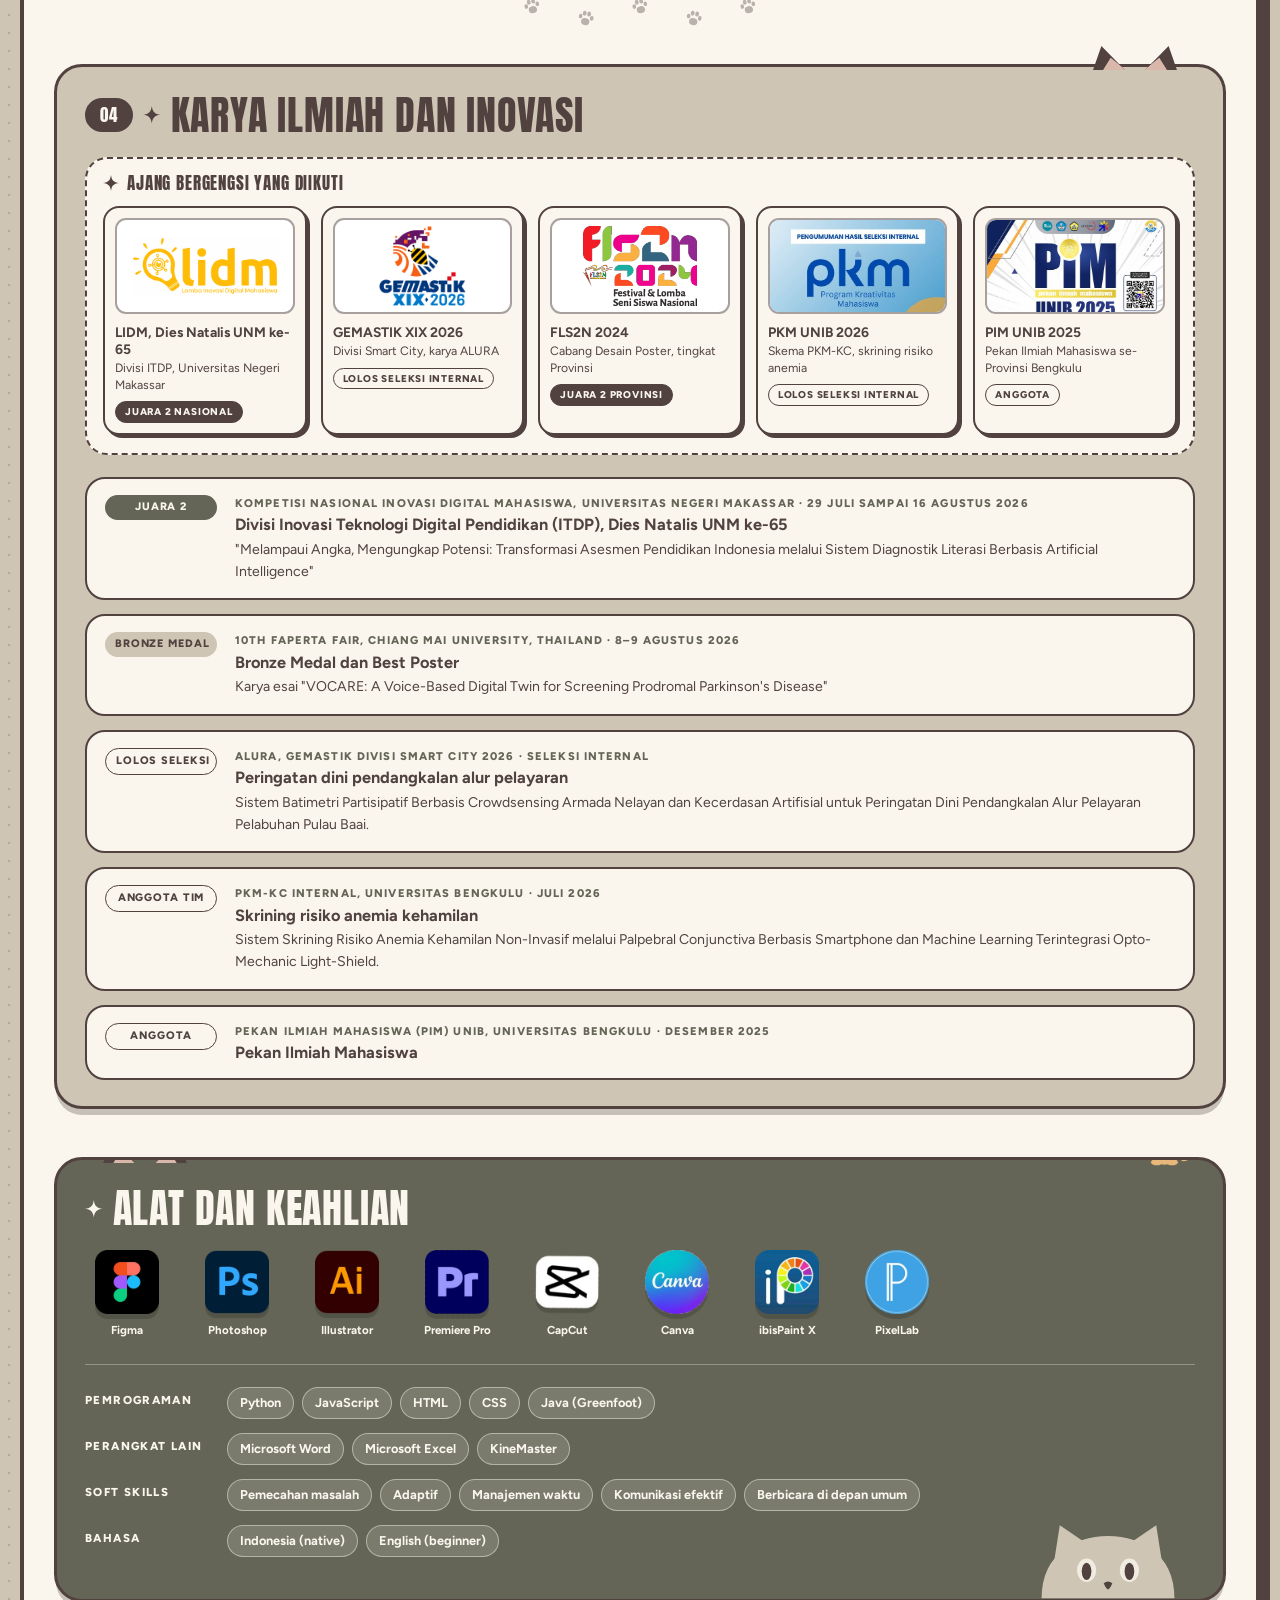
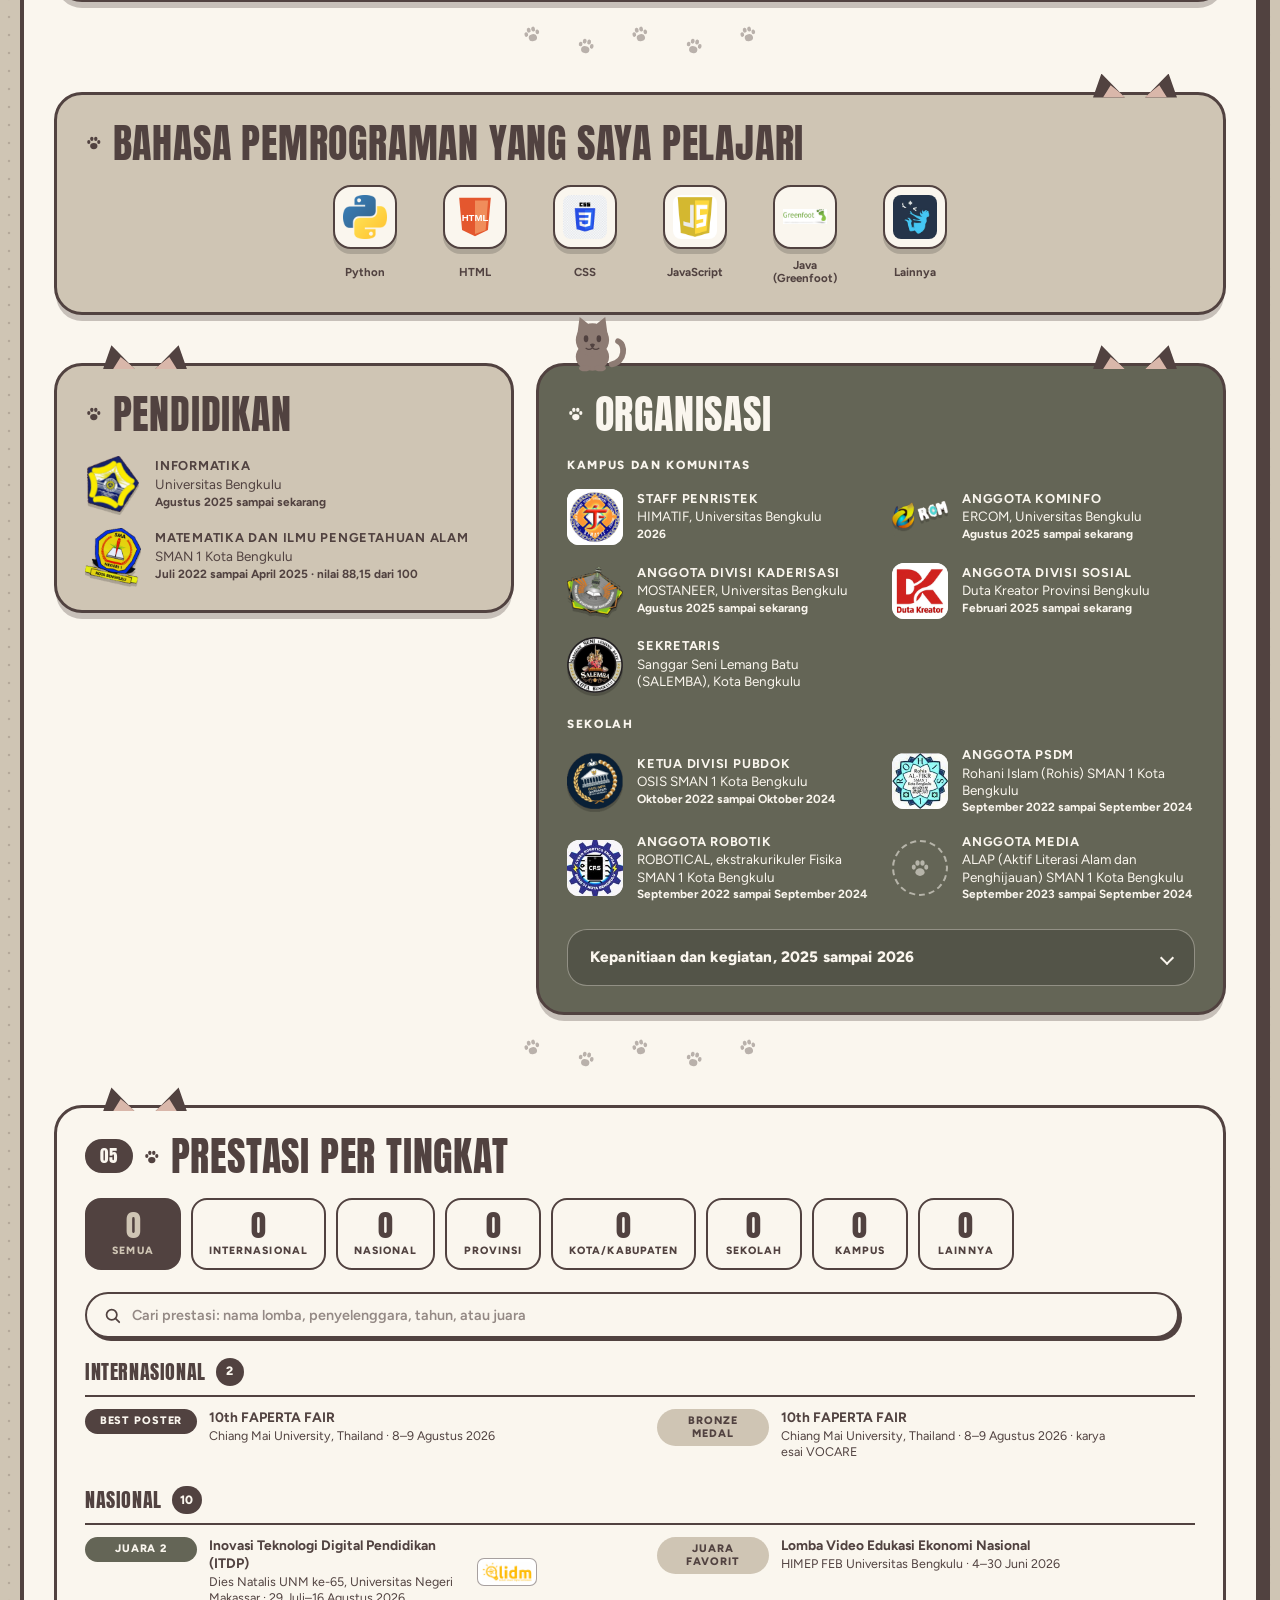
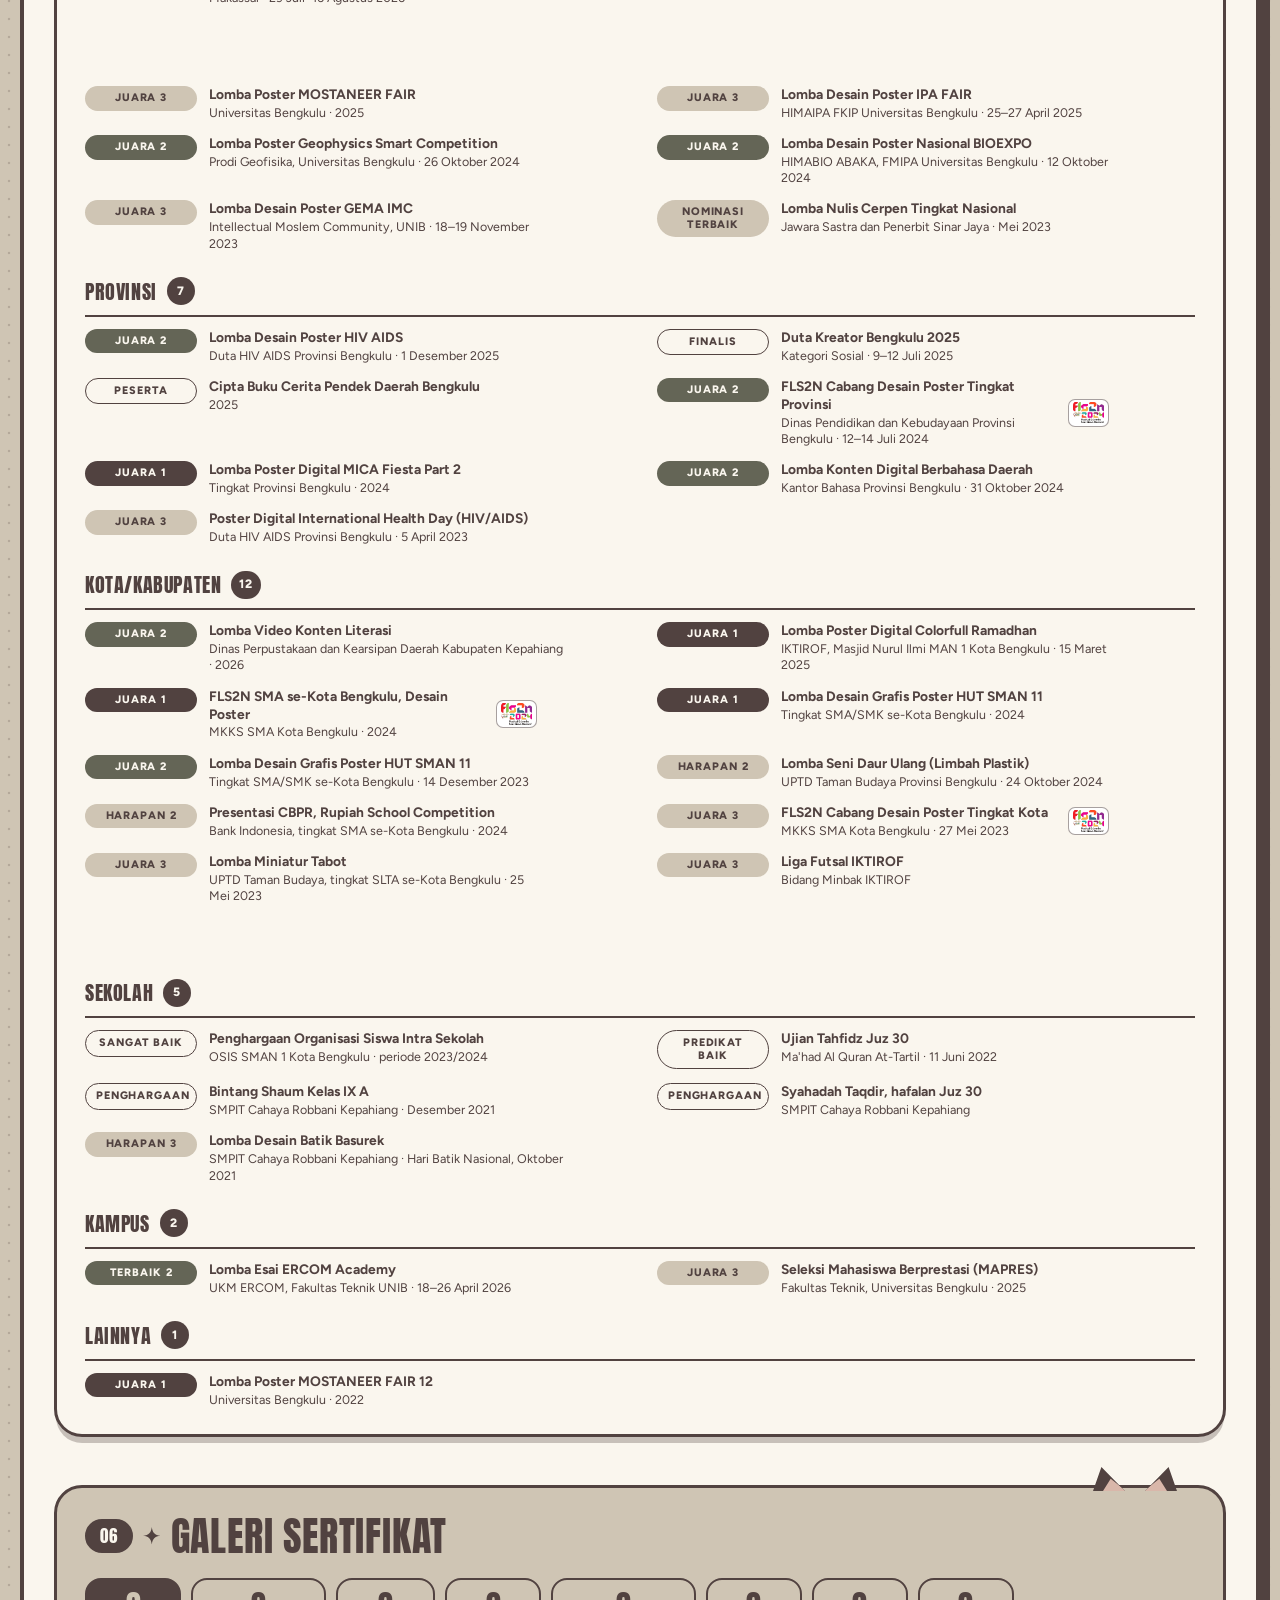
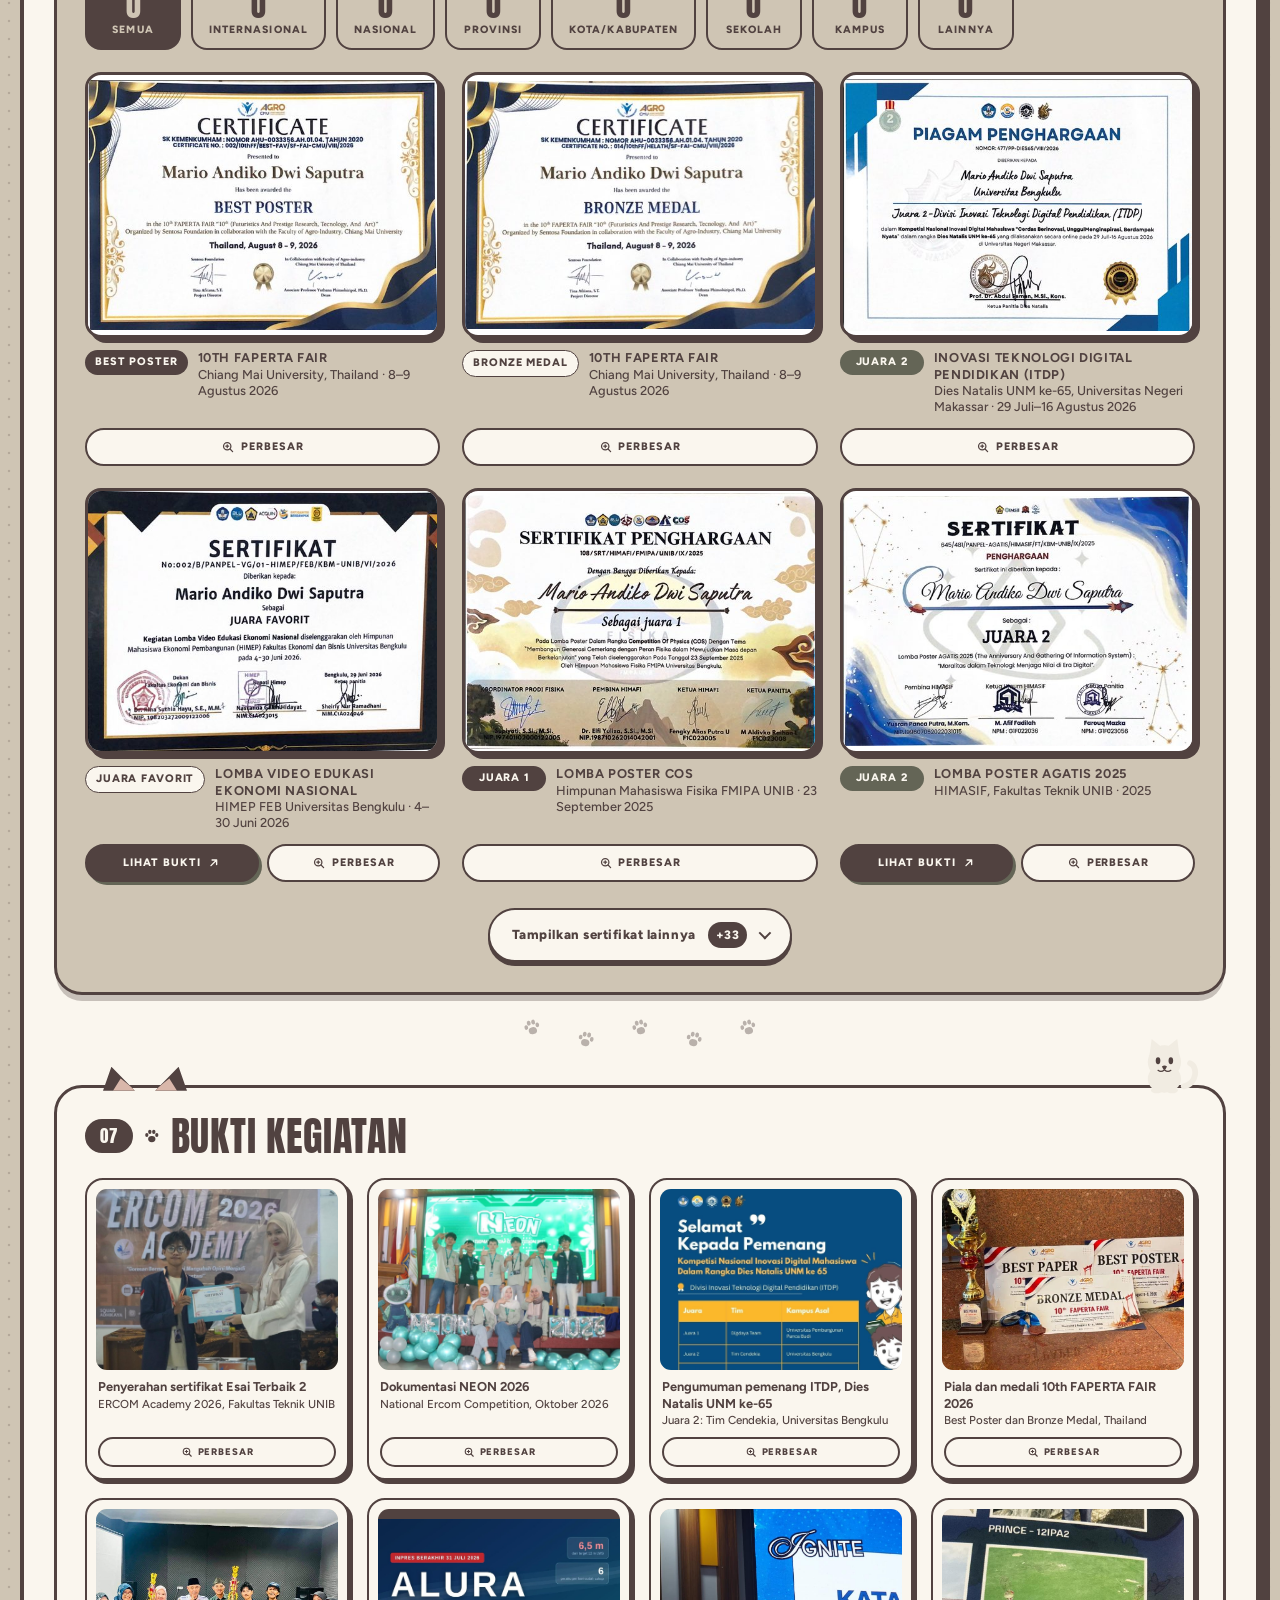
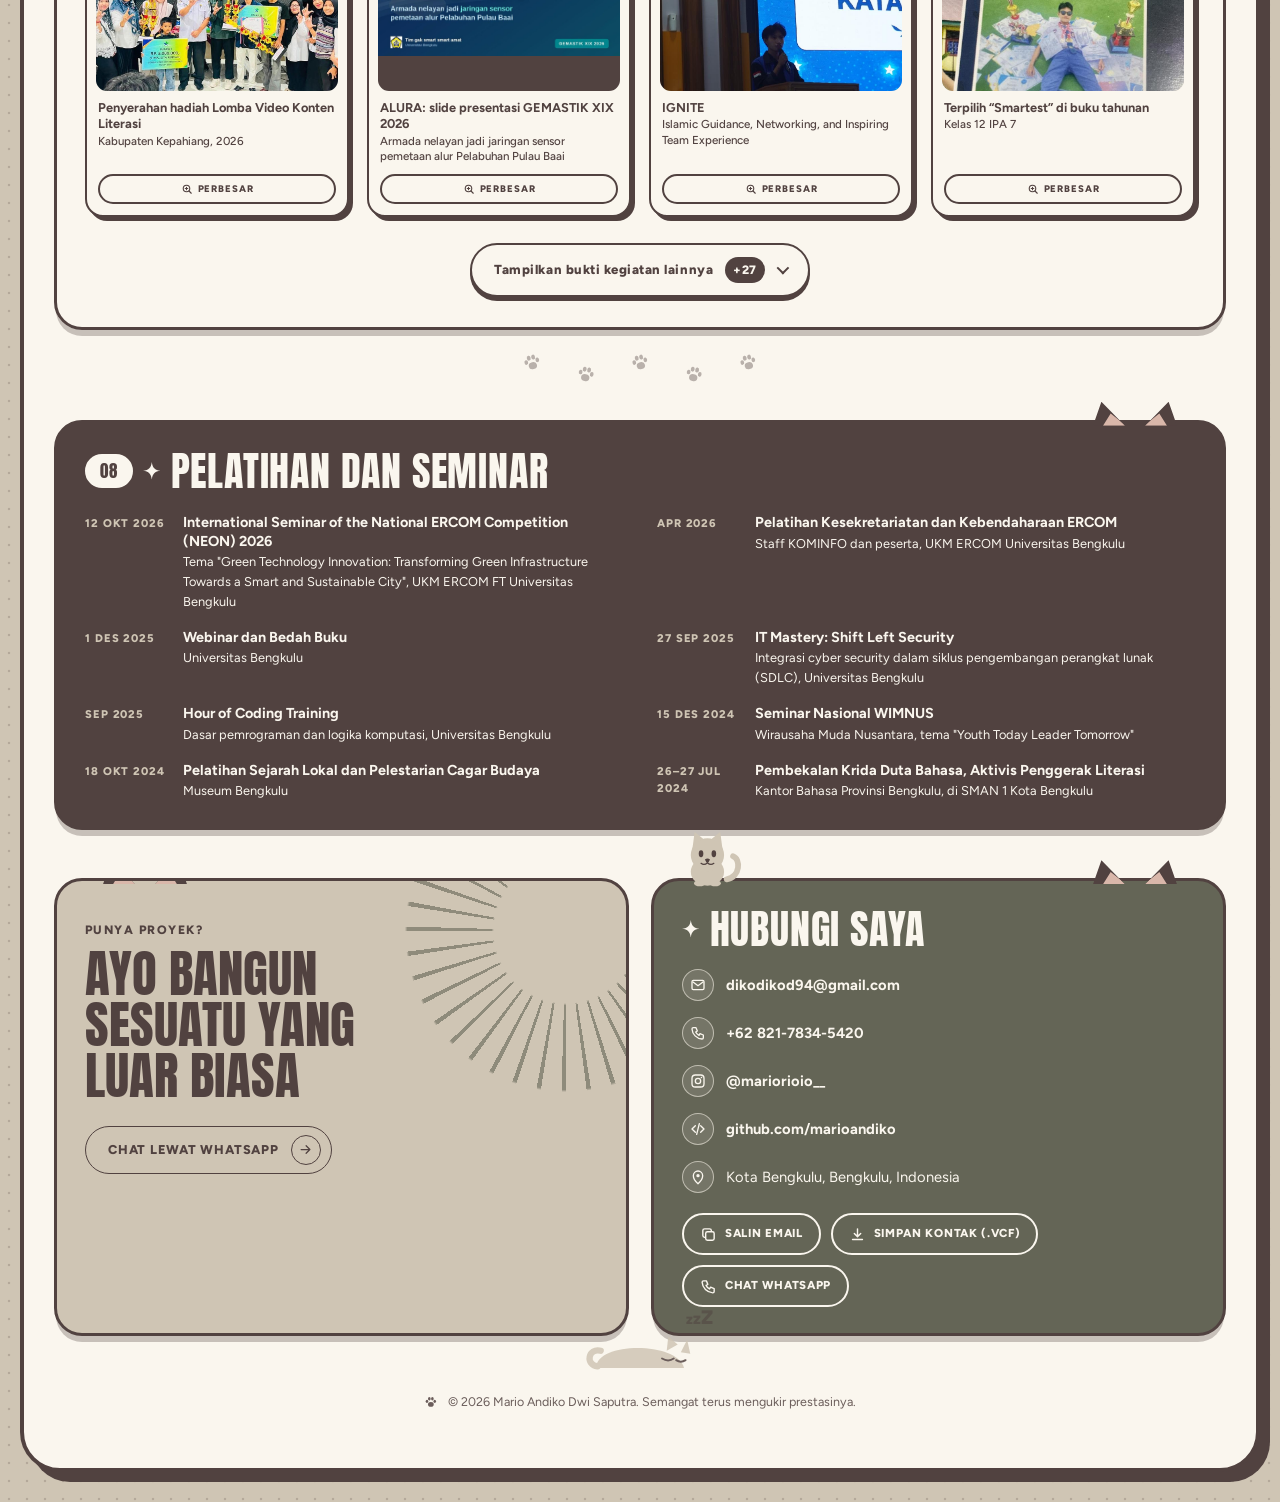
==== commit e6b15f1d: "Add files via upload" ====
--- a/index.html
+++ b/index.html
@@ -7,7 +7,7 @@
   <meta name="theme-color" content="#514240">
   <meta property="og:title" content="Mario Andiko Dwi Saputra | Portofolio">
   <meta property="og:description" content="UI/UX, desain grafis, dan web development. 39 prestasi dari tingkat sekolah hingga internasional.">
-  <meta property="og:image" content="assets/foto-hero.jpg">
+  <meta property="og:image" content="foto-hero.jpg">
   <meta name="description" content="Portofolio Mario Andiko Dwi Saputra: UI/UX, desain grafis, dan web development.">
   <link rel="preconnect" href="https://fonts.googleapis.com">
   <link rel="preconnect" href="https://fonts.gstatic.com" crossorigin>
@@ -84,7 +84,7 @@
         <div class="stage__panel" aria-hidden="true"></div>
         <figure class="stage__photo">
           <span class="tape tape--l" aria-hidden="true"></span><span class="tape tape--r" aria-hidden="true"></span>
-          <img src="assets/foto-hero.jpg" alt="Mario Andiko Dwi Saputra membawa piala dan piagam Juara 2 Lomba Video Konten Literasi" width="840" height="1120">
+          <img src="foto-hero.jpg" alt="Mario Andiko Dwi Saputra membawa piala dan piagam Juara 2 Lomba Video Konten Literasi" width="840" height="1120">
           <figcaption>Juara 2 &middot; Video Konten Literasi</figcaption>
         </figure>
         
@@ -147,8 +147,8 @@
     <!-- Kolase poster berjalan -->
     <section class="collage" aria-label="Kolase poster">
       <div class="collage__label"><span>Kolase</span><b>Karya</b></div>
-      <div class="collage__row" aria-hidden="true"><div class="collage__track"><img src="assets/poster/poster-01.jpg" alt="" loading="lazy" width="120" height="150"><img src="assets/poster/poster-02.jpg" alt="" loading="lazy" width="120" height="150"><img src="assets/poster/poster-03.jpg" alt="" loading="lazy" width="120" height="150"><img src="assets/poster/poster-04.jpg" alt="" loading="lazy" width="120" height="150"><img src="assets/poster/poster-05.jpg" alt="" loading="lazy" width="120" height="150"><img src="assets/poster/poster-06.jpg" alt="" loading="lazy" width="120" height="150"><img src="assets/poster/poster-07.jpg" alt="" loading="lazy" width="120" height="150"><img src="assets/poster/poster-08.jpg" alt="" loading="lazy" width="120" height="150"><img src="assets/poster/poster-09.jpg" alt="" loading="lazy" width="120" height="150"><img src="assets/poster/poster-10.jpg" alt="" loading="lazy" width="120" height="150"><img src="assets/poster/poster-11.jpg" alt="" loading="lazy" width="120" height="150"><img src="assets/poster/poster-12.jpg" alt="" loading="lazy" width="120" height="150"><img src="assets/poster/poster-01.jpg" alt="" loading="lazy" width="120" height="150"><img src="assets/poster/poster-02.jpg" alt="" loading="lazy" width="120" height="150"><img src="assets/poster/poster-03.jpg" alt="" loading="lazy" width="120" height="150"><img src="assets/poster/poster-04.jpg" alt="" loading="lazy" width="120" height="150"><img src="assets/poster/poster-05.jpg" alt="" loading="lazy" width="120" height="150"><img src="assets/poster/poster-06.jpg" alt="" loading="lazy" width="120" height="150"><img src="assets/poster/poster-07.jpg" alt="" loading="lazy" width="120" height="150"><img src="assets/poster/poster-08.jpg" alt="" loading="lazy" width="120" height="150"><img src="assets/poster/poster-09.jpg" alt="" loading="lazy" width="120" height="150"><img src="assets/poster/poster-10.jpg" alt="" loading="lazy" width="120" height="150"><img src="assets/poster/poster-11.jpg" alt="" loading="lazy" width="120" height="150"><img src="assets/poster/poster-12.jpg" alt="" loading="lazy" width="120" height="150"></div></div>
-      <div class="collage__row collage__row--rev" aria-hidden="true"><div class="collage__track"><img src="assets/poster/poster-13.jpg" alt="" loading="lazy" width="120" height="150"><img src="assets/poster/poster-14.jpg" alt="" loading="lazy" width="120" height="150"><img src="assets/poster/poster-15.jpg" alt="" loading="lazy" width="120" height="150"><img src="assets/poster/poster-16.jpg" alt="" loading="lazy" width="120" height="150"><img src="assets/poster/poster-17.jpg" alt="" loading="lazy" width="120" height="150"><img src="assets/poster/poster-18.jpg" alt="" loading="lazy" width="120" height="150"><img src="assets/poster/poster-19.jpg" alt="" loading="lazy" width="120" height="150"><img src="assets/poster/poster-20.jpg" alt="" loading="lazy" width="120" height="150"><img src="assets/poster/poster-21.jpg" alt="" loading="lazy" width="120" height="150"><img src="assets/poster/poster-22.jpg" alt="" loading="lazy" width="120" height="150"><img src="assets/poster/poster-23.jpg" alt="" loading="lazy" width="120" height="150"><img src="assets/poster/poster-24.jpg" alt="" loading="lazy" width="120" height="150"><img src="assets/poster/poster-13.jpg" alt="" loading="lazy" width="120" height="150"><img src="assets/poster/poster-14.jpg" alt="" loading="lazy" width="120" height="150"><img src="assets/poster/poster-15.jpg" alt="" loading="lazy" width="120" height="150"><img src="assets/poster/poster-16.jpg" alt="" loading="lazy" width="120" height="150"><img src="assets/poster/poster-17.jpg" alt="" loading="lazy" width="120" height="150"><img src="assets/poster/poster-18.jpg" alt="" loading="lazy" width="120" height="150"><img src="assets/poster/poster-19.jpg" alt="" loading="lazy" width="120" height="150"><img src="assets/poster/poster-20.jpg" alt="" loading="lazy" width="120" height="150"><img src="assets/poster/poster-21.jpg" alt="" loading="lazy" width="120" height="150"><img src="assets/poster/poster-22.jpg" alt="" loading="lazy" width="120" height="150"><img src="assets/poster/poster-23.jpg" alt="" loading="lazy" width="120" height="150"><img src="assets/poster/poster-24.jpg" alt="" loading="lazy" width="120" height="150"></div></div>
+      <div class="collage__row" aria-hidden="true"><div class="collage__track"><img src="poster/poster-01.jpg" alt="" loading="lazy" width="120" height="150"><img src="poster/poster-02.jpg" alt="" loading="lazy" width="120" height="150"><img src="poster/poster-03.jpg" alt="" loading="lazy" width="120" height="150"><img src="poster/poster-04.jpg" alt="" loading="lazy" width="120" height="150"><img src="poster/poster-05.jpg" alt="" loading="lazy" width="120" height="150"><img src="poster/poster-06.jpg" alt="" loading="lazy" width="120" height="150"><img src="poster/poster-07.jpg" alt="" loading="lazy" width="120" height="150"><img src="poster/poster-08.jpg" alt="" loading="lazy" width="120" height="150"><img src="poster/poster-09.jpg" alt="" loading="lazy" width="120" height="150"><img src="poster/poster-10.jpg" alt="" loading="lazy" width="120" height="150"><img src="poster/poster-11.jpg" alt="" loading="lazy" width="120" height="150"><img src="poster/poster-12.jpg" alt="" loading="lazy" width="120" height="150"><img src="poster/poster-01.jpg" alt="" loading="lazy" width="120" height="150"><img src="poster/poster-02.jpg" alt="" loading="lazy" width="120" height="150"><img src="poster/poster-03.jpg" alt="" loading="lazy" width="120" height="150"><img src="poster/poster-04.jpg" alt="" loading="lazy" width="120" height="150"><img src="poster/poster-05.jpg" alt="" loading="lazy" width="120" height="150"><img src="poster/poster-06.jpg" alt="" loading="lazy" width="120" height="150"><img src="poster/poster-07.jpg" alt="" loading="lazy" width="120" height="150"><img src="poster/poster-08.jpg" alt="" loading="lazy" width="120" height="150"><img src="poster/poster-09.jpg" alt="" loading="lazy" width="120" height="150"><img src="poster/poster-10.jpg" alt="" loading="lazy" width="120" height="150"><img src="poster/poster-11.jpg" alt="" loading="lazy" width="120" height="150"><img src="poster/poster-12.jpg" alt="" loading="lazy" width="120" height="150"></div></div>
+      <div class="collage__row collage__row--rev" aria-hidden="true"><div class="collage__track"><img src="poster/poster-13.jpg" alt="" loading="lazy" width="120" height="150"><img src="poster/poster-14.jpg" alt="" loading="lazy" width="120" height="150"><img src="poster/poster-15.jpg" alt="" loading="lazy" width="120" height="150"><img src="poster/poster-16.jpg" alt="" loading="lazy" width="120" height="150"><img src="poster/poster-17.jpg" alt="" loading="lazy" width="120" height="150"><img src="poster/poster-18.jpg" alt="" loading="lazy" width="120" height="150"><img src="poster/poster-19.jpg" alt="" loading="lazy" width="120" height="150"><img src="poster/poster-20.jpg" alt="" loading="lazy" width="120" height="150"><img src="poster/poster-21.jpg" alt="" loading="lazy" width="120" height="150"><img src="poster/poster-22.jpg" alt="" loading="lazy" width="120" height="150"><img src="poster/poster-23.jpg" alt="" loading="lazy" width="120" height="150"><img src="poster/poster-24.jpg" alt="" loading="lazy" width="120" height="150"><img src="poster/poster-13.jpg" alt="" loading="lazy" width="120" height="150"><img src="poster/poster-14.jpg" alt="" loading="lazy" width="120" height="150"><img src="poster/poster-15.jpg" alt="" loading="lazy" width="120" height="150"><img src="poster/poster-16.jpg" alt="" loading="lazy" width="120" height="150"><img src="poster/poster-17.jpg" alt="" loading="lazy" width="120" height="150"><img src="poster/poster-18.jpg" alt="" loading="lazy" width="120" height="150"><img src="poster/poster-19.jpg" alt="" loading="lazy" width="120" height="150"><img src="poster/poster-20.jpg" alt="" loading="lazy" width="120" height="150"><img src="poster/poster-21.jpg" alt="" loading="lazy" width="120" height="150"><img src="poster/poster-22.jpg" alt="" loading="lazy" width="120" height="150"><img src="poster/poster-23.jpg" alt="" loading="lazy" width="120" height="150"><img src="poster/poster-24.jpg" alt="" loading="lazy" width="120" height="150"></div></div>
     </section>
 
     <!-- Proyek -->
@@ -169,7 +169,7 @@
 
       <!--
         Tambah proyek baru: salin satu <li> di bawah, ganti gambar, judul, dan data-*.
-        data-tools memakai nama file di assets/logos (tanpa .png), pisahkan dengan koma.
+        data-tools memakai nama file di logos (tanpa .png), pisahkan dengan koma.
         data-images boleh lebih dari satu (pisahkan dengan koma).
         data-link: isi tautan YouTube/Behance bila ada, tombolnya muncul otomatis.
       -->
@@ -184,40 +184,40 @@
         <ul class="tgrid tgrid--wide">
         <li data-cat="uiux" class="w-half">
           <article class="tile tile--card fit-contain">
-            <a class="tile__img" data-key="proyek:raflesia-mia" target="_blank" rel="noopener noreferrer" aria-label="Buka tautan: Raflesia Jajan dan Mia"><img src="assets/projects/raflesia-thumb.jpg" alt="Layar aplikasi Raflesia Jajan dan Mia" loading="lazy"><span class="tile__tools"><img src="assets/logos/figma.png" alt="" width="26" height="26"></span></a>
+            <a class="tile__img" data-key="proyek:raflesia-mia" target="_blank" rel="noopener noreferrer" aria-label="Buka tautan: Raflesia Jajan dan Mia"><img src="projects/raflesia-thumb.jpg" alt="Layar aplikasi Raflesia Jajan dan Mia" loading="lazy"><span class="tile__tools"><img src="logos/figma.png" alt="" width="26" height="26"></span></a>
             <div class="tile__cap"><b>04</b><span><strong>Raflesia Jajan dan Mia</strong><small>UI/UX aplikasi mobile</small></span></div>
             <div class="tile__actions">
               <a class="tbtn tbtn--link" data-key="proyek:raflesia-mia" target="_blank" rel="noopener noreferrer" hidden>Buka karya <svg class="ico" viewBox="0 0 24 24" aria-hidden="true"><path d="M7 17 17 7M9 7h8v8" fill="none" stroke="currentColor" stroke-width="2.4" stroke-linecap="round" stroke-linejoin="round"/></svg></a>
               <button class="tbtn tbtn--zoom" type="button" data-lb="card" type="button"
             data-title="Raflesia Jajan dan Mia" data-meta="UI/UX aplikasi mobile"
             data-desc="Desain antarmuka dua aplikasi mobile di Figma: Raflesia Jajan, aplikasi kuliner dengan alur masuk dan daftar, serta Mia, aplikasi skrining risiko anemia dengan cek kualitas foto dan rekomendasi tindak lanjut."
-            data-tools="figma" data-images="assets/projects/raflesia-mia.jpg,assets/projects/raflesia-board.jpg" data-link=""><svg class="ico" viewBox="0 0 24 24" aria-hidden="true"><circle cx="11" cy="11" r="6.5" fill="none" stroke="currentColor" stroke-width="2.2"/><path d="m16 16 4.5 4.5M11 8.5v5M8.5 11h5" fill="none" stroke="currentColor" stroke-width="2.2" stroke-linecap="round"/></svg> Perbesar</button>
+            data-tools="figma" data-images="projects/raflesia-mia.jpg,projects/raflesia-board.jpg" data-link=""><svg class="ico" viewBox="0 0 24 24" aria-hidden="true"><circle cx="11" cy="11" r="6.5" fill="none" stroke="currentColor" stroke-width="2.2"/><path d="m16 16 4.5 4.5M11 8.5v5M8.5 11h5" fill="none" stroke="currentColor" stroke-width="2.2" stroke-linecap="round"/></svg> Perbesar</button>
             </div>
           </article>
         </li>
         <li data-cat="uiux" class="w-half">
           <article class="tile tile--card fit-contain">
-            <a class="tile__img" data-key="proyek:cofferi" target="_blank" rel="noopener noreferrer" aria-label="Buka tautan: CofferRi"><img src="assets/projects/cofferi.jpg" alt="Tiga layar aplikasi CofferRi: pembuka, masuk, dan daftar" loading="lazy"><span class="tile__tools"><img src="assets/logos/figma.png" alt="" width="26" height="26"></span></a>
+            <a class="tile__img" data-key="proyek:cofferi" target="_blank" rel="noopener noreferrer" aria-label="Buka tautan: CofferRi"><img src="projects/cofferi.jpg" alt="Tiga layar aplikasi CofferRi: pembuka, masuk, dan daftar" loading="lazy"><span class="tile__tools"><img src="logos/figma.png" alt="" width="26" height="26"></span></a>
             <div class="tile__cap"><b>08</b><span><strong>CofferRi</strong><small>UI/UX aplikasi mobile</small></span></div>
             <div class="tile__actions">
               <a class="tbtn tbtn--link" data-key="proyek:cofferi" target="_blank" rel="noopener noreferrer" hidden>Buka karya <svg class="ico" viewBox="0 0 24 24" aria-hidden="true"><path d="M7 17 17 7M9 7h8v8" fill="none" stroke="currentColor" stroke-width="2.4" stroke-linecap="round" stroke-linejoin="round"/></svg></a>
               <button class="tbtn tbtn--zoom" type="button" data-lb="card" type="button"
             data-title="CofferRi" data-meta="UI/UX aplikasi mobile"
             data-desc="Desain antarmuka aplikasi kafe CofferRi: layar pembuka dengan logo kucing, halaman masuk dengan opsi Google dan Facebook serta tautan lupa kata sandi, dan halaman daftar lengkap dengan persetujuan syarat dan privasi."
-            data-tools="figma" data-images="assets/projects/cofferi.jpg" data-link=""><svg class="ico" viewBox="0 0 24 24" aria-hidden="true"><circle cx="11" cy="11" r="6.5" fill="none" stroke="currentColor" stroke-width="2.2"/><path d="m16 16 4.5 4.5M11 8.5v5M8.5 11h5" fill="none" stroke="currentColor" stroke-width="2.2" stroke-linecap="round"/></svg> Perbesar</button>
+            data-tools="figma" data-images="projects/cofferi.jpg" data-link=""><svg class="ico" viewBox="0 0 24 24" aria-hidden="true"><circle cx="11" cy="11" r="6.5" fill="none" stroke="currentColor" stroke-width="2.2"/><path d="m16 16 4.5 4.5M11 8.5v5M8.5 11h5" fill="none" stroke="currentColor" stroke-width="2.2" stroke-linecap="round"/></svg> Perbesar</button>
             </div>
           </article>
         </li>
         <li data-cat="uiux" class="w-banner">
           <article class="tile tile--card fit-contain">
-            <a class="tile__img" data-key="proyek:mia-board" target="_blank" rel="noopener noreferrer" aria-label="Buka tautan: Mia: Aplikasi Skrining Risiko Anemia"><img src="assets/projects/mia-board.jpg" alt="Papan desain Figma aplikasi Mia berisi layar skrining, hasil risiko, dan alur akun" loading="lazy"><span class="tile__tools"><img src="assets/logos/figma.png" alt="" width="26" height="26"></span></a>
+            <a class="tile__img" data-key="proyek:mia-board" target="_blank" rel="noopener noreferrer" aria-label="Buka tautan: Mia: Aplikasi Skrining Risiko Anemia"><img src="projects/mia-board.jpg" alt="Papan desain Figma aplikasi Mia berisi layar skrining, hasil risiko, dan alur akun" loading="lazy"><span class="tile__tools"><img src="logos/figma.png" alt="" width="26" height="26"></span></a>
             <div class="tile__cap"><b>09</b><span><strong>Mia: Skrining Anemia</strong><small>UI/UX aplikasi mobile</small></span></div>
             <div class="tile__actions">
               <a class="tbtn tbtn--link" data-key="proyek:mia-board" target="_blank" rel="noopener noreferrer" hidden>Buka karya <svg class="ico" viewBox="0 0 24 24" aria-hidden="true"><path d="M7 17 17 7M9 7h8v8" fill="none" stroke="currentColor" stroke-width="2.4" stroke-linecap="round" stroke-linejoin="round"/></svg></a>
               <button class="tbtn tbtn--zoom" type="button" data-lb="card" type="button"
             data-title="Mia: Aplikasi Skrining Risiko Anemia" data-meta="UI/UX aplikasi mobile"
             data-desc="Desain antarmuka aplikasi Mia di Figma. Alurnya mencakup pemotretan mata, cek kualitas foto, hasil skrining dengan empat tingkat risiko (normal, moderate, severe, ekstrem) beserta rekomendasi tindak lanjut, riwayat skrining, chat dokter, serta alur akun dari daftar, masuk, sampai atur ulang kata sandi."
-            data-tools="figma" data-images="assets/projects/mia-board.jpg,assets/bukti/mia-figma.jpg" data-link=""><svg class="ico" viewBox="0 0 24 24" aria-hidden="true"><circle cx="11" cy="11" r="6.5" fill="none" stroke="currentColor" stroke-width="2.2"/><path d="m16 16 4.5 4.5M11 8.5v5M8.5 11h5" fill="none" stroke="currentColor" stroke-width="2.2" stroke-linecap="round"/></svg> Perbesar</button>
+            data-tools="figma" data-images="projects/mia-board.jpg,bukti/mia-figma.jpg" data-link=""><svg class="ico" viewBox="0 0 24 24" aria-hidden="true"><circle cx="11" cy="11" r="6.5" fill="none" stroke="currentColor" stroke-width="2.2"/><path d="m16 16 4.5 4.5M11 8.5v5M8.5 11h5" fill="none" stroke="currentColor" stroke-width="2.2" stroke-linecap="round"/></svg> Perbesar</button>
             </div>
           </article>
         </li>
@@ -234,66 +234,66 @@
         <ul class="tgrid tgrid--wide">
         <li data-cat="video" class="w-banner">
           <article class="tile tile--card ">
-            <a class="tile__img" data-key="proyek:dekapan" target="_blank" rel="noopener noreferrer" aria-label="Buka tautan: Dekapan yang Terlupa"><img src="assets/projects/dekapan.jpg" alt="Cuplikan film pendek Dekapan yang Terlupa" loading="lazy"><span class="tile__tools"><img src="assets/logos/premiere.png" alt="" width="26" height="26"><img src="assets/logos/capcut.png" alt="" width="26" height="26"></span><span class="tile__play" aria-hidden="true"></span></a>
+            <a class="tile__img" data-key="proyek:dekapan" target="_blank" rel="noopener noreferrer" aria-label="Buka tautan: Dekapan yang Terlupa"><img src="projects/dekapan.jpg" alt="Cuplikan film pendek Dekapan yang Terlupa" loading="lazy"><span class="tile__tools"><img src="logos/premiere.png" alt="" width="26" height="26"><img src="logos/capcut.png" alt="" width="26" height="26"></span><span class="tile__play" aria-hidden="true"></span></a>
             <div class="tile__cap"><b>07</b><span><strong>Dekapan yang Terlupa</strong><small>Videografi / film pendek</small></span></div>
             <div class="tile__actions">
               <a class="tbtn tbtn--link" data-key="proyek:dekapan" target="_blank" rel="noopener noreferrer" hidden>Tonton <svg class="ico" viewBox="0 0 24 24" aria-hidden="true"><path d="M7 17 17 7M9 7h8v8" fill="none" stroke="currentColor" stroke-width="2.4" stroke-linecap="round" stroke-linejoin="round"/></svg></a>
               <button class="tbtn tbtn--zoom" type="button" data-lb="card" type="button"
             data-title="Dekapan yang Terlupa" data-meta="Videografi / film pendek"
             data-desc="Film pendek karya Tim Monochrome, dikerjakan dengan Premiere Pro dan CapCut."
-            data-tools="premiere,capcut" data-images="assets/projects/dekapan.jpg" data-link=""><svg class="ico" viewBox="0 0 24 24" aria-hidden="true"><circle cx="11" cy="11" r="6.5" fill="none" stroke="currentColor" stroke-width="2.2"/><path d="m16 16 4.5 4.5M11 8.5v5M8.5 11h5" fill="none" stroke="currentColor" stroke-width="2.2" stroke-linecap="round"/></svg> Perbesar</button>
+            data-tools="premiere,capcut" data-images="projects/dekapan.jpg" data-link=""><svg class="ico" viewBox="0 0 24 24" aria-hidden="true"><circle cx="11" cy="11" r="6.5" fill="none" stroke="currentColor" stroke-width="2.2"/><path d="m16 16 4.5 4.5M11 8.5v5M8.5 11h5" fill="none" stroke="currentColor" stroke-width="2.2" stroke-linecap="round"/></svg> Perbesar</button>
             </div>
           </article>
         </li>
         <li data-cat="video" class="w-third">
           <article class="tile tile--card ">
-            <a class="tile__img" data-key="proyek:alura-video" target="_blank" rel="noopener noreferrer" aria-label="Buka tautan: Video Presentasi ALURA, GEMASTIK XIX 2026"><img src="assets/projects/alura-video.jpg" alt="Sampul video presentasi ALURA untuk GEMASTIK XIX 2026" loading="lazy"><span class="tile__event" title="GEMASTIK XIX 2026"><img src="assets/logos/ajang/gemastik.png" alt="Logo GEMASTIK XIX 2026" width="30" height="28"></span><span class="tile__play" aria-hidden="true"></span></a>
+            <a class="tile__img" data-key="proyek:alura-video" target="_blank" rel="noopener noreferrer" aria-label="Buka tautan: Video Presentasi ALURA, GEMASTIK XIX 2026"><img src="projects/alura-video.jpg" alt="Sampul video presentasi ALURA untuk GEMASTIK XIX 2026" loading="lazy"><span class="tile__event" title="GEMASTIK XIX 2026"><img src="logos/ajang/gemastik.png" alt="Logo GEMASTIK XIX 2026" width="30" height="28"></span><span class="tile__play" aria-hidden="true"></span></a>
             <div class="tile__cap"><b>10</b><span><strong>Video ALURA (GEMASTIK)</strong><small>Video presentasi / Smart City</small></span></div>
             <div class="tile__actions">
               <a class="tbtn tbtn--link" data-key="proyek:alura-video" target="_blank" rel="noopener noreferrer" hidden>Tonton <svg class="ico" viewBox="0 0 24 24" aria-hidden="true"><path d="M7 17 17 7M9 7h8v8" fill="none" stroke="currentColor" stroke-width="2.4" stroke-linecap="round" stroke-linejoin="round"/></svg></a>
               <button class="tbtn tbtn--zoom" type="button" data-lb="card" type="button"
             data-title="Video Presentasi ALURA, GEMASTIK XIX 2026" data-meta="Video presentasi / Smart City"
             data-desc="Video presentasi ALURA untuk GEMASTIK XIX 2026 divisi Smart City: sistem batimetri partisipatif berbasis crowdsensing armada nelayan dan kecerdasan artifisial untuk peringatan dini pendangkalan alur pelayaran Pelabuhan Pulau Baai. Alurnya dijelaskan lewat koleksi data nelayan, penyaringan AI, prediksi sedimentasi, dan dashboard operator."
-            data-tools="" data-images="assets/projects/alura-video.jpg" data-link="https://www.youtube.com/watch?v=lX008R0E64k"><svg class="ico" viewBox="0 0 24 24" aria-hidden="true"><circle cx="11" cy="11" r="6.5" fill="none" stroke="currentColor" stroke-width="2.2"/><path d="m16 16 4.5 4.5M11 8.5v5M8.5 11h5" fill="none" stroke="currentColor" stroke-width="2.2" stroke-linecap="round"/></svg> Perbesar</button>
+            data-tools="" data-images="projects/alura-video.jpg" data-link="https://www.youtube.com/watch?v=lX008R0E64k"><svg class="ico" viewBox="0 0 24 24" aria-hidden="true"><circle cx="11" cy="11" r="6.5" fill="none" stroke="currentColor" stroke-width="2.2"/><path d="m16 16 4.5 4.5M11 8.5v5M8.5 11h5" fill="none" stroke="currentColor" stroke-width="2.2" stroke-linecap="round"/></svg> Perbesar</button>
             </div>
           </article>
         </li>
         <li data-cat="video" class="w-third">
           <article class="tile tile--card ">
-            <a class="tile__img" data-key="proyek:itdp-video" target="_blank" rel="noopener noreferrer" aria-label="Buka tautan: Video ITDP, LIDM"><img src="assets/projects/siplas-ai.jpg" alt="Sampul video ITDP: SIPLAS-AI, melampaui angka, mengungkap potensi" loading="lazy"><span class="tile__event" title="LIDM, Lomba Inovasi Digital Mahasiswa"><img src="assets/logos/ajang/lidm.png" alt="Logo LIDM" width="64" height="26"></span><span class="tile__play" aria-hidden="true"></span></a>
+            <a class="tile__img" data-key="proyek:itdp-video" target="_blank" rel="noopener noreferrer" aria-label="Buka tautan: Video ITDP, LIDM"><img src="projects/siplas-ai.jpg" alt="Sampul video ITDP: SIPLAS-AI, melampaui angka, mengungkap potensi" loading="lazy"><span class="tile__event" title="LIDM, Lomba Inovasi Digital Mahasiswa"><img src="logos/ajang/lidm.png" alt="Logo LIDM" width="64" height="26"></span><span class="tile__play" aria-hidden="true"></span></a>
             <div class="tile__cap"><b>11</b><span><strong>Video ITDP (LIDM)</strong><small>Video presentasi / inovasi digital</small></span></div>
             <div class="tile__actions">
               <a class="tbtn tbtn--link" data-key="proyek:itdp-video" target="_blank" rel="noopener noreferrer" hidden>Tonton <svg class="ico" viewBox="0 0 24 24" aria-hidden="true"><path d="M7 17 17 7M9 7h8v8" fill="none" stroke="currentColor" stroke-width="2.4" stroke-linecap="round" stroke-linejoin="round"/></svg></a>
               <button class="tbtn tbtn--zoom" type="button" data-lb="card" type="button"
             data-title="Video ITDP: SIPLAS-AI" data-meta="Video presentasi / LIDM, Dies Natalis UNM ke-65"
             data-desc="Video presentasi karya Divisi Inovasi Teknologi Digital Pendidikan (ITDP) pada Lomba Inovasi Digital Mahasiswa (LIDM), Dies Natalis UNM ke-65. SIPLAS-AI adalah sistem diagnostik literasi berbasis kecerdasan artifisial: melampaui angka, mengungkap potensi, karena setiap anak lebih dari sekadar nilai. Karya ini meraih Juara 2."
-            data-tools="" data-images="assets/projects/siplas-ai.jpg" data-link="https://www.youtube.com/watch?v=3Hs5A17aLO8"><svg class="ico" viewBox="0 0 24 24" aria-hidden="true"><circle cx="11" cy="11" r="6.5" fill="none" stroke="currentColor" stroke-width="2.2"/><path d="m16 16 4.5 4.5M11 8.5v5M8.5 11h5" fill="none" stroke="currentColor" stroke-width="2.2" stroke-linecap="round"/></svg> Perbesar</button>
+            data-tools="" data-images="projects/siplas-ai.jpg" data-link="https://www.youtube.com/watch?v=3Hs5A17aLO8"><svg class="ico" viewBox="0 0 24 24" aria-hidden="true"><circle cx="11" cy="11" r="6.5" fill="none" stroke="currentColor" stroke-width="2.2"/><path d="m16 16 4.5 4.5M11 8.5v5M8.5 11h5" fill="none" stroke="currentColor" stroke-width="2.2" stroke-linecap="round"/></svg> Perbesar</button>
             </div>
           </article>
         </li>
         <li data-cat="video" class="w-third">
           <article class="tile tile--card ">
-            <a class="tile__img" data-key="proyek:literasi" target="_blank" rel="noopener noreferrer" aria-label="Buka tautan: Literasi, Jembatan Menuju Indonesia Emas 2045"><img src="assets/projects/literasi.jpg" alt="Poster film Literasi, Jembatan Menuju Indonesia Emas 2045" loading="lazy"><span class="tile__play" aria-hidden="true"></span></a>
+            <a class="tile__img" data-key="proyek:literasi" target="_blank" rel="noopener noreferrer" aria-label="Buka tautan: Literasi, Jembatan Menuju Indonesia Emas 2045"><img src="projects/literasi.jpg" alt="Poster film Literasi, Jembatan Menuju Indonesia Emas 2045" loading="lazy"><span class="tile__play" aria-hidden="true"></span></a>
             <div class="tile__cap"><b>12</b><span><strong>Film Literasi</strong><small>Videografi / film</small></span></div>
             <div class="tile__actions">
               <a class="tbtn tbtn--link" data-key="proyek:literasi" target="_blank" rel="noopener noreferrer" hidden>Tonton <svg class="ico" viewBox="0 0 24 24" aria-hidden="true"><path d="M7 17 17 7M9 7h8v8" fill="none" stroke="currentColor" stroke-width="2.4" stroke-linecap="round" stroke-linejoin="round"/></svg></a>
               <button class="tbtn tbtn--zoom" type="button" data-lb="card" type="button"
             data-title="Literasi, Jembatan Menuju Indonesia Emas 2045" data-meta="Videografi / film"
             data-desc="Film bertema literasi sebagai jembatan menuju Indonesia Emas 2045, karya Mario Andiko Dwi Saputra, Kreator Provinsi Bengkulu 2025."
-            data-tools="" data-images="assets/projects/literasi.jpg" data-link="https://www.youtube.com/watch?v=f-2Cjgph5xw"><svg class="ico" viewBox="0 0 24 24" aria-hidden="true"><circle cx="11" cy="11" r="6.5" fill="none" stroke="currentColor" stroke-width="2.2"/><path d="m16 16 4.5 4.5M11 8.5v5M8.5 11h5" fill="none" stroke="currentColor" stroke-width="2.2" stroke-linecap="round"/></svg> Perbesar</button>
+            data-tools="" data-images="projects/literasi.jpg" data-link="https://www.youtube.com/watch?v=f-2Cjgph5xw"><svg class="ico" viewBox="0 0 24 24" aria-hidden="true"><circle cx="11" cy="11" r="6.5" fill="none" stroke="currentColor" stroke-width="2.2"/><path d="m16 16 4.5 4.5M11 8.5v5M8.5 11h5" fill="none" stroke="currentColor" stroke-width="2.2" stroke-linecap="round"/></svg> Perbesar</button>
             </div>
           </article>
         </li>
         <li data-cat="video" class="w-banner">
           <article class="tile tile--card ">
-            <a class="tile__img" data-key="proyek:tas-impian" target="_blank" rel="noopener noreferrer" aria-label="Buka tautan: Berawal dari Tas Impian, Berujung Menjadi Sebuah Teror"><img src="assets/projects/tas-impian.jpg" alt="Cuplikan video Berawal dari Tas Impian, Berujung Menjadi Sebuah Teror" loading="lazy"><span class="tile__play" aria-hidden="true"></span></a>
+            <a class="tile__img" data-key="proyek:tas-impian" target="_blank" rel="noopener noreferrer" aria-label="Buka tautan: Berawal dari Tas Impian, Berujung Menjadi Sebuah Teror"><img src="projects/tas-impian.jpg" alt="Cuplikan video Berawal dari Tas Impian, Berujung Menjadi Sebuah Teror" loading="lazy"><span class="tile__play" aria-hidden="true"></span></a>
             <div class="tile__cap"><b>14</b><span><strong>Tas Impian</strong><small>Videografi / video pendek</small></span></div>
             <div class="tile__actions">
               <a class="tbtn tbtn--link" data-key="proyek:tas-impian" target="_blank" rel="noopener noreferrer" hidden>Tonton <svg class="ico" viewBox="0 0 24 24" aria-hidden="true"><path d="M7 17 17 7M9 7h8v8" fill="none" stroke="currentColor" stroke-width="2.4" stroke-linecap="round" stroke-linejoin="round"/></svg></a>
               <button class="tbtn tbtn--zoom" type="button" data-lb="card" type="button"
             data-title="Berawal dari Tas Impian, Berujung Menjadi Sebuah Teror" data-meta="Videografi / video pendek"
             data-desc="Video pendek dengan judul tipografi tebal di atas cuplikan siluet seorang perempuan berhijab di dekat jendela. Dapat ditonton lewat Reel Instagram."
-            data-tools="" data-images="assets/projects/tas-impian.jpg" data-link="https://www.instagram.com/mariorioio__/reel/DZvkXCnuJhx/"><svg class="ico" viewBox="0 0 24 24" aria-hidden="true"><circle cx="11" cy="11" r="6.5" fill="none" stroke="currentColor" stroke-width="2.2"/><path d="m16 16 4.5 4.5M11 8.5v5M8.5 11h5" fill="none" stroke="currentColor" stroke-width="2.2" stroke-linecap="round"/></svg> Perbesar</button>
+            data-tools="" data-images="projects/tas-impian.jpg" data-link="https://www.instagram.com/mariorioio__/reel/DZvkXCnuJhx/"><svg class="ico" viewBox="0 0 24 24" aria-hidden="true"><circle cx="11" cy="11" r="6.5" fill="none" stroke="currentColor" stroke-width="2.2"/><path d="m16 16 4.5 4.5M11 8.5v5M8.5 11h5" fill="none" stroke="currentColor" stroke-width="2.2" stroke-linecap="round"/></svg> Perbesar</button>
             </div>
           </article>
         </li>
@@ -310,27 +310,27 @@
         <ul class="tgrid tgrid--wide">
         <li data-cat="game" class="w-single">
           <article class="tile tile--card ">
-            <a class="tile__img" data-key="proyek:harvest-run" target="_blank" rel="noopener noreferrer" aria-label="Buka tautan: Harvest Run"><img src="assets/projects/harvest-run.jpg" alt="Layar menu game Harvest Run: bison, beruang, dan ladang dengan tombol Play, Tutorial, dan Credits" loading="lazy"></a>
+            <a class="tile__img" data-key="proyek:harvest-run" target="_blank" rel="noopener noreferrer" aria-label="Buka tautan: Harvest Run"><img src="projects/harvest-run.jpg" alt="Layar menu game Harvest Run: bison, beruang, dan ladang dengan tombol Play, Tutorial, dan Credits" loading="lazy"></a>
             <div class="tile__cap"><b>13</b><span><strong>Harvest Run</strong><small>Game</small></span></div>
             <div class="tile__actions">
               <a class="tbtn tbtn--link" data-key="proyek:harvest-run" target="_blank" rel="noopener noreferrer" hidden>Tonton <svg class="ico" viewBox="0 0 24 24" aria-hidden="true"><path d="M7 17 17 7M9 7h8v8" fill="none" stroke="currentColor" stroke-width="2.4" stroke-linecap="round" stroke-linejoin="round"/></svg></a>
               <button class="tbtn tbtn--zoom" type="button" data-lb="card" type="button"
             data-title="Harvest Run" data-meta="Game"
             data-desc="Game bertema pertanian dengan karakter bison dan beruang. Menu utamanya berisi Play, Tutorial, dan Credits."
-            data-tools="" data-images="assets/projects/harvest-run.jpg" data-link="https://www.youtube.com/watch?v=FGU-4t6iowk"><svg class="ico" viewBox="0 0 24 24" aria-hidden="true"><circle cx="11" cy="11" r="6.5" fill="none" stroke="currentColor" stroke-width="2.2"/><path d="m16 16 4.5 4.5M11 8.5v5M8.5 11h5" fill="none" stroke="currentColor" stroke-width="2.2" stroke-linecap="round"/></svg> Perbesar</button>
+            data-tools="" data-images="projects/harvest-run.jpg" data-link="https://www.youtube.com/watch?v=FGU-4t6iowk"><svg class="ico" viewBox="0 0 24 24" aria-hidden="true"><circle cx="11" cy="11" r="6.5" fill="none" stroke="currentColor" stroke-width="2.2"/><path d="m16 16 4.5 4.5M11 8.5v5M8.5 11h5" fill="none" stroke="currentColor" stroke-width="2.2" stroke-linecap="round"/></svg> Perbesar</button>
             </div>
           </article>
         </li>
         <li data-cat="game">
           <article class="tile tile--card ">
-            <a class="tile__img" data-key="proyek:alice3" target="_blank" rel="noopener noreferrer" aria-label="Buka tautan: Game dan animasi Alice 3"><img src="assets/projects/alice3.jpg" alt="Tampilan editor Alice 3 dengan karakter 3D dan galeri objek" loading="lazy"></a>
+            <a class="tile__img" data-key="proyek:alice3" target="_blank" rel="noopener noreferrer" aria-label="Buka tautan: Game dan animasi Alice 3"><img src="projects/alice3.jpg" alt="Tampilan editor Alice 3 dengan karakter 3D dan galeri objek" loading="lazy"></a>
             <div class="tile__cap"><b>16</b><span><strong>Game dan Animasi Alice 3</strong><small>Game / animasi 3D</small></span></div>
             <div class="tile__actions">
               <a class="tbtn tbtn--link" data-key="proyek:alice3" target="_blank" rel="noopener noreferrer" hidden>Buka karya <svg class="ico" viewBox="0 0 24 24" aria-hidden="true"><path d="M7 17 17 7M9 7h8v8" fill="none" stroke="currentColor" stroke-width="2.4" stroke-linecap="round" stroke-linejoin="round"/></svg></a>
               <button class="tbtn tbtn--zoom" type="button" data-lb="card" type="button"
             data-title="Game dan Animasi Alice 3" data-meta="Game / animasi 3D"
             data-desc="Proyek pembuatan game dan animasi 3D memakai Alice 3: menyusun adegan, mengatur kamera, dan memrogram gerak karakter lewat blok kode visual."
-            data-tools="" data-images="assets/projects/alice3.jpg" data-link=""><svg class="ico" viewBox="0 0 24 24" aria-hidden="true"><circle cx="11" cy="11" r="6.5" fill="none" stroke="currentColor" stroke-width="2.2"/><path d="m16 16 4.5 4.5M11 8.5v5M8.5 11h5" fill="none" stroke="currentColor" stroke-width="2.2" stroke-linecap="round"/></svg> Perbesar</button>
+            data-tools="" data-images="projects/alice3.jpg" data-link=""><svg class="ico" viewBox="0 0 24 24" aria-hidden="true"><circle cx="11" cy="11" r="6.5" fill="none" stroke="currentColor" stroke-width="2.2"/><path d="m16 16 4.5 4.5M11 8.5v5M8.5 11h5" fill="none" stroke="currentColor" stroke-width="2.2" stroke-linecap="round"/></svg> Perbesar</button>
             </div>
           </article>
         </li>
@@ -347,366 +347,366 @@
         <ul class="tgrid tgrid--poster">
         <li data-cat="poster">
           <article class="tile tile--card ">
-            <a class="tile__img" data-key="proyek:cegah" target="_blank" rel="noopener noreferrer" aria-label="Buka tautan: Cegah Gangguan Mental"><img src="assets/projects/cegah.jpg" alt="Poster Cegah Gangguan Mental" loading="lazy"><span class="tile__tools"><img src="assets/logos/ibispaint.png" alt="" width="26" height="26"></span></a>
+            <a class="tile__img" data-key="proyek:cegah" target="_blank" rel="noopener noreferrer" aria-label="Buka tautan: Cegah Gangguan Mental"><img src="projects/cegah.jpg" alt="Poster Cegah Gangguan Mental" loading="lazy"><span class="tile__tools"><img src="logos/ibispaint.png" alt="" width="26" height="26"></span></a>
             <div class="tile__cap"><b>01</b><span><strong>Cegah Gangguan Mental</strong><small>Desain grafis poster</small></span></div>
             <div class="tile__actions">
               <a class="tbtn tbtn--link" data-key="proyek:cegah" target="_blank" rel="noopener noreferrer" hidden>Buka karya <svg class="ico" viewBox="0 0 24 24" aria-hidden="true"><path d="M7 17 17 7M9 7h8v8" fill="none" stroke="currentColor" stroke-width="2.4" stroke-linecap="round" stroke-linejoin="round"/></svg></a>
               <button class="tbtn tbtn--zoom" type="button" data-lb="card" type="button"
             data-title="Cegah Gangguan Mental" data-meta="Desain grafis poster"
             data-desc="Poster kampanye kesehatan mental remaja untuk FLS2N 2024. Satu gambar dibelah dua: sisi gelap tentang tekanan dan perundungan, sisi terang tentang dukungan, olahraga, dan bersosialisasi."
-            data-tools="ibispaint" data-images="assets/projects/cegah.jpg" data-link=""><svg class="ico" viewBox="0 0 24 24" aria-hidden="true"><circle cx="11" cy="11" r="6.5" fill="none" stroke="currentColor" stroke-width="2.2"/><path d="m16 16 4.5 4.5M11 8.5v5M8.5 11h5" fill="none" stroke="currentColor" stroke-width="2.2" stroke-linecap="round"/></svg> Perbesar</button>
-            </div>
-          </article>
-        </li>
-        <li data-cat="poster">
-          <article class="tile tile--card ">
-            <a class="tile__img" data-key="proyek:merahputih" target="_blank" rel="noopener noreferrer" aria-label="Buka tautan: Merah Putih Berkibar Karena Kita Bersatu"><img src="assets/projects/merahputih.jpg" alt="Poster Merah Putih Berkibar Karena Kita Bersatu" loading="lazy"><span class="tile__tools"><img src="assets/logos/ibispaint.png" alt="" width="26" height="26"></span></a>
+            data-tools="ibispaint" data-images="projects/cegah.jpg" data-link=""><svg class="ico" viewBox="0 0 24 24" aria-hidden="true"><circle cx="11" cy="11" r="6.5" fill="none" stroke="currentColor" stroke-width="2.2"/><path d="m16 16 4.5 4.5M11 8.5v5M8.5 11h5" fill="none" stroke="currentColor" stroke-width="2.2" stroke-linecap="round"/></svg> Perbesar</button>
+            </div>
+          </article>
+        </li>
+        <li data-cat="poster">
+          <article class="tile tile--card ">
+            <a class="tile__img" data-key="proyek:merahputih" target="_blank" rel="noopener noreferrer" aria-label="Buka tautan: Merah Putih Berkibar Karena Kita Bersatu"><img src="projects/merahputih.jpg" alt="Poster Merah Putih Berkibar Karena Kita Bersatu" loading="lazy"><span class="tile__tools"><img src="logos/ibispaint.png" alt="" width="26" height="26"></span></a>
             <div class="tile__cap"><b>02</b><span><strong>Merah Putih Berkibar</strong><small>Desain grafis poster</small></span></div>
             <div class="tile__actions">
               <a class="tbtn tbtn--link" data-key="proyek:merahputih" target="_blank" rel="noopener noreferrer" hidden>Buka karya <svg class="ico" viewBox="0 0 24 24" aria-hidden="true"><path d="M7 17 17 7M9 7h8v8" fill="none" stroke="currentColor" stroke-width="2.4" stroke-linecap="round" stroke-linejoin="round"/></svg></a>
               <button class="tbtn tbtn--zoom" type="button" data-lb="card" type="button"
             data-title="Merah Putih Berkibar Karena Kita Bersatu" data-meta="Desain grafis poster"
             data-desc="Poster bertema persatuan dan keberagaman suku, agama, ras, dan budaya, dengan ilustrasi perjuangan kemerdekaan."
-            data-tools="ibispaint" data-images="assets/projects/merahputih.jpg" data-link=""><svg class="ico" viewBox="0 0 24 24" aria-hidden="true"><circle cx="11" cy="11" r="6.5" fill="none" stroke="currentColor" stroke-width="2.2"/><path d="m16 16 4.5 4.5M11 8.5v5M8.5 11h5" fill="none" stroke="currentColor" stroke-width="2.2" stroke-linecap="round"/></svg> Perbesar</button>
-            </div>
-          </article>
-        </li>
-        <li data-cat="poster">
-          <article class="tile tile--card ">
-            <a class="tile__img" data-key="proyek:biarkan" target="_blank" rel="noopener noreferrer" aria-label="Buka tautan: Biarkan Anakmu Melihat Kita Juga"><img src="assets/projects/biarkan.jpg" alt="Poster Biarkan Anakmu Melihat Kita Juga" loading="lazy"><span class="tile__tools"><img src="assets/logos/ibispaint.png" alt="" width="26" height="26"></span></a>
+            data-tools="ibispaint" data-images="projects/merahputih.jpg" data-link=""><svg class="ico" viewBox="0 0 24 24" aria-hidden="true"><circle cx="11" cy="11" r="6.5" fill="none" stroke="currentColor" stroke-width="2.2"/><path d="m16 16 4.5 4.5M11 8.5v5M8.5 11h5" fill="none" stroke="currentColor" stroke-width="2.2" stroke-linecap="round"/></svg> Perbesar</button>
+            </div>
+          </article>
+        </li>
+        <li data-cat="poster">
+          <article class="tile tile--card ">
+            <a class="tile__img" data-key="proyek:biarkan" target="_blank" rel="noopener noreferrer" aria-label="Buka tautan: Biarkan Anakmu Melihat Kita Juga"><img src="projects/biarkan.jpg" alt="Poster Biarkan Anakmu Melihat Kita Juga" loading="lazy"><span class="tile__tools"><img src="logos/ibispaint.png" alt="" width="26" height="26"></span></a>
             <div class="tile__cap"><b>03</b><span><strong>Biarkan Anakmu Melihat Kita Juga</strong><small>Desain grafis poster</small></span></div>
             <div class="tile__actions">
               <a class="tbtn tbtn--link" data-key="proyek:biarkan" target="_blank" rel="noopener noreferrer" hidden>Buka karya <svg class="ico" viewBox="0 0 24 24" aria-hidden="true"><path d="M7 17 17 7M9 7h8v8" fill="none" stroke="currentColor" stroke-width="2.4" stroke-linecap="round" stroke-linejoin="round"/></svg></a>
               <button class="tbtn tbtn--zoom" type="button" data-lb="card" type="button"
             data-title="Biarkan Anakmu Melihat Kita Juga" data-meta="Desain grafis poster"
             data-desc="Poster ajakan melindungi dan melestarikan keanekaragaman hayati Indonesia, dilihat dari sudut pandang seorang anak yang bertemu satwa langka."
-            data-tools="ibispaint" data-images="assets/projects/biarkan.jpg" data-link=""><svg class="ico" viewBox="0 0 24 24" aria-hidden="true"><circle cx="11" cy="11" r="6.5" fill="none" stroke="currentColor" stroke-width="2.2"/><path d="m16 16 4.5 4.5M11 8.5v5M8.5 11h5" fill="none" stroke="currentColor" stroke-width="2.2" stroke-linecap="round"/></svg> Perbesar</button>
-            </div>
-          </article>
-        </li>
-        <li data-cat="poster">
-          <article class="tile tile--card ">
-            <a class="tile__img" data-key="proyek:amanah" target="_blank" rel="noopener noreferrer" aria-label="Buka tautan: Amanah: Tak Sekadar Pelepas Dahaga"><img src="assets/projects/amanah.jpg" alt="Poster iklan air minum Amanah" loading="lazy"><span class="tile__tools"><img src="assets/logos/photoshop.png" alt="" width="26" height="26"><img src="assets/logos/illustrator.png" alt="" width="26" height="26"></span></a>
+            data-tools="ibispaint" data-images="projects/biarkan.jpg" data-link=""><svg class="ico" viewBox="0 0 24 24" aria-hidden="true"><circle cx="11" cy="11" r="6.5" fill="none" stroke="currentColor" stroke-width="2.2"/><path d="m16 16 4.5 4.5M11 8.5v5M8.5 11h5" fill="none" stroke="currentColor" stroke-width="2.2" stroke-linecap="round"/></svg> Perbesar</button>
+            </div>
+          </article>
+        </li>
+        <li data-cat="poster">
+          <article class="tile tile--card ">
+            <a class="tile__img" data-key="proyek:amanah" target="_blank" rel="noopener noreferrer" aria-label="Buka tautan: Amanah: Tak Sekadar Pelepas Dahaga"><img src="projects/amanah.jpg" alt="Poster iklan air minum Amanah" loading="lazy"><span class="tile__tools"><img src="logos/photoshop.png" alt="" width="26" height="26"><img src="logos/illustrator.png" alt="" width="26" height="26"></span></a>
             <div class="tile__cap"><b>05</b><span><strong>Amanah</strong><small>Desain grafis poster iklan</small></span></div>
             <div class="tile__actions">
               <a class="tbtn tbtn--link" data-key="proyek:amanah" target="_blank" rel="noopener noreferrer" hidden>Buka karya <svg class="ico" viewBox="0 0 24 24" aria-hidden="true"><path d="M7 17 17 7M9 7h8v8" fill="none" stroke="currentColor" stroke-width="2.4" stroke-linecap="round" stroke-linejoin="round"/></svg></a>
               <button class="tbtn tbtn--zoom" type="button" data-lb="card" type="button"
             data-title="Amanah: Tak Sekadar Pelepas Dahaga" data-meta="Desain grafis poster iklan"
             data-desc="Poster iklan air minum dalam kemasan Amanah ukuran 330 ml, 500 ml, dan 200 ml. Latar pegunungan, percikan air, serta infografik proses tiga teknologi dan kadar pH 8+."
-            data-tools="photoshop,illustrator" data-images="assets/projects/amanah.jpg" data-link=""><svg class="ico" viewBox="0 0 24 24" aria-hidden="true"><circle cx="11" cy="11" r="6.5" fill="none" stroke="currentColor" stroke-width="2.2"/><path d="m16 16 4.5 4.5M11 8.5v5M8.5 11h5" fill="none" stroke="currentColor" stroke-width="2.2" stroke-linecap="round"/></svg> Perbesar</button>
-            </div>
-          </article>
-        </li>
-        <li data-cat="poster">
-          <article class="tile tile--card ">
-            <a class="tile__img" data-key="proyek:vocare-poster" target="_blank" rel="noopener noreferrer" aria-label="Buka tautan: VOCARE: Voice-Based Parkinson Care"><img src="assets/projects/vocare-poster.jpg" alt="Poster ilmiah VOCARE: Voice-Based Parkinson Care" loading="lazy"><span class="tile__tools"><img src="assets/logos/canva.png" alt="" width="26" height="26"></span></a>
+            data-tools="photoshop,illustrator" data-images="projects/amanah.jpg" data-link=""><svg class="ico" viewBox="0 0 24 24" aria-hidden="true"><circle cx="11" cy="11" r="6.5" fill="none" stroke="currentColor" stroke-width="2.2"/><path d="m16 16 4.5 4.5M11 8.5v5M8.5 11h5" fill="none" stroke="currentColor" stroke-width="2.2" stroke-linecap="round"/></svg> Perbesar</button>
+            </div>
+          </article>
+        </li>
+        <li data-cat="poster">
+          <article class="tile tile--card ">
+            <a class="tile__img" data-key="proyek:vocare-poster" target="_blank" rel="noopener noreferrer" aria-label="Buka tautan: VOCARE: Voice-Based Parkinson Care"><img src="projects/vocare-poster.jpg" alt="Poster ilmiah VOCARE: Voice-Based Parkinson Care" loading="lazy"><span class="tile__tools"><img src="logos/canva.png" alt="" width="26" height="26"></span></a>
             <div class="tile__cap"><b>15</b><span><strong>VOCARE</strong><small>Desain grafis poster ilmiah</small></span></div>
             <div class="tile__actions">
               <a class="tbtn tbtn--link" data-key="proyek:vocare-poster" target="_blank" rel="noopener noreferrer" hidden>Buka karya <svg class="ico" viewBox="0 0 24 24" aria-hidden="true"><path d="M7 17 17 7M9 7h8v8" fill="none" stroke="currentColor" stroke-width="2.4" stroke-linecap="round" stroke-linejoin="round"/></svg></a>
               <button class="tbtn tbtn--zoom" type="button" data-lb="card" type="button"
             data-title="VOCARE: Voice-Based Parkinson Care" data-meta="Desain grafis poster ilmiah"
             data-desc="Poster ilmiah untuk 10th FAPERTA FAIR (Best Poster) tentang VOCARE, inovasi skrining mandiri penyakit Parkinson dari analisis suara. Isinya latar belakang, tujuan, alur sistem aplikasi, empat parameter suara, dampak, dan kesimpulan, dirancang di Canva."
-            data-tools="canva" data-images="assets/projects/vocare-poster.jpg" data-link="https://canva.link/6q5b5l4yoy9sea9"><svg class="ico" viewBox="0 0 24 24" aria-hidden="true"><circle cx="11" cy="11" r="6.5" fill="none" stroke="currentColor" stroke-width="2.2"/><path d="m16 16 4.5 4.5M11 8.5v5M8.5 11h5" fill="none" stroke="currentColor" stroke-width="2.2" stroke-linecap="round"/></svg> Perbesar</button>
-            </div>
-          </article>
-        </li>
-        <li data-cat="poster">
-          <article class="tile tile--card ">
-            <a class="tile__img" data-key="proyek:poster-01" target="_blank" rel="noopener noreferrer" aria-label="Buka tautan: Literasi Harapan Bangsa"><img src="assets/poster/poster-01.jpg" alt="Poster Literasi Harapan Bangsa" loading="lazy"></a>
+            data-tools="canva" data-images="projects/vocare-poster.jpg" data-link="https://canva.link/6q5b5l4yoy9sea9"><svg class="ico" viewBox="0 0 24 24" aria-hidden="true"><circle cx="11" cy="11" r="6.5" fill="none" stroke="currentColor" stroke-width="2.2"/><path d="m16 16 4.5 4.5M11 8.5v5M8.5 11h5" fill="none" stroke="currentColor" stroke-width="2.2" stroke-linecap="round"/></svg> Perbesar</button>
+            </div>
+          </article>
+        </li>
+        <li data-cat="poster">
+          <article class="tile tile--card ">
+            <a class="tile__img" data-key="proyek:poster-01" target="_blank" rel="noopener noreferrer" aria-label="Buka tautan: Literasi Harapan Bangsa"><img src="poster/poster-01.jpg" alt="Poster Literasi Harapan Bangsa" loading="lazy"></a>
             <div class="tile__cap"><b>16</b><span><strong>Literasi Harapan Bangsa</strong><small>Desain grafis poster</small></span></div>
             <div class="tile__actions">
               <a class="tbtn tbtn--link" data-key="proyek:poster-01" target="_blank" rel="noopener noreferrer" hidden>Buka karya <svg class="ico" viewBox="0 0 24 24" aria-hidden="true"><path d="M7 17 17 7M9 7h8v8" fill="none" stroke="currentColor" stroke-width="2.4" stroke-linecap="round" stroke-linejoin="round"/></svg></a>
               <button class="tbtn tbtn--zoom" type="button" data-lb="card" type="button"
             data-title="Literasi Harapan Bangsa" data-meta="Desain grafis poster"
-            data-desc="Poster bertema literasi." data-tools="" data-images="assets/poster/poster-01.jpg" data-link=""><svg class="ico" viewBox="0 0 24 24" aria-hidden="true"><circle cx="11" cy="11" r="6.5" fill="none" stroke="currentColor" stroke-width="2.2"/><path d="m16 16 4.5 4.5M11 8.5v5M8.5 11h5" fill="none" stroke="currentColor" stroke-width="2.2" stroke-linecap="round"/></svg> Perbesar</button>
-            </div>
-          </article>
-        </li>
-        <li data-cat="poster">
-          <article class="tile tile--card ">
-            <a class="tile__img" data-key="proyek:poster-02" target="_blank" rel="noopener noreferrer" aria-label="Buka tautan: Berliterasi Membangun Bangsa"><img src="assets/poster/poster-02.jpg" alt="Poster Berliterasi Membangun Bangsa" loading="lazy"></a>
+            data-desc="Poster bertema literasi." data-tools="" data-images="poster/poster-01.jpg" data-link=""><svg class="ico" viewBox="0 0 24 24" aria-hidden="true"><circle cx="11" cy="11" r="6.5" fill="none" stroke="currentColor" stroke-width="2.2"/><path d="m16 16 4.5 4.5M11 8.5v5M8.5 11h5" fill="none" stroke="currentColor" stroke-width="2.2" stroke-linecap="round"/></svg> Perbesar</button>
+            </div>
+          </article>
+        </li>
+        <li data-cat="poster">
+          <article class="tile tile--card ">
+            <a class="tile__img" data-key="proyek:poster-02" target="_blank" rel="noopener noreferrer" aria-label="Buka tautan: Berliterasi Membangun Bangsa"><img src="poster/poster-02.jpg" alt="Poster Berliterasi Membangun Bangsa" loading="lazy"></a>
             <div class="tile__cap"><b>17</b><span><strong>Berliterasi Membangun Bangsa</strong><small>Desain grafis poster</small></span></div>
             <div class="tile__actions">
               <a class="tbtn tbtn--link" data-key="proyek:poster-02" target="_blank" rel="noopener noreferrer" hidden>Buka karya <svg class="ico" viewBox="0 0 24 24" aria-hidden="true"><path d="M7 17 17 7M9 7h8v8" fill="none" stroke="currentColor" stroke-width="2.4" stroke-linecap="round" stroke-linejoin="round"/></svg></a>
               <button class="tbtn tbtn--zoom" type="button" data-lb="card" type="button"
             data-title="Berliterasi Membangun Bangsa" data-meta="Desain grafis poster"
-            data-desc="Poster bertema literasi." data-tools="" data-images="assets/poster/poster-02.jpg" data-link=""><svg class="ico" viewBox="0 0 24 24" aria-hidden="true"><circle cx="11" cy="11" r="6.5" fill="none" stroke="currentColor" stroke-width="2.2"/><path d="m16 16 4.5 4.5M11 8.5v5M8.5 11h5" fill="none" stroke="currentColor" stroke-width="2.2" stroke-linecap="round"/></svg> Perbesar</button>
-            </div>
-          </article>
-        </li>
-        <li data-cat="poster">
-          <article class="tile tile--card ">
-            <a class="tile__img" data-key="proyek:poster-03" target="_blank" rel="noopener noreferrer" aria-label="Buka tautan: Perbanyak Literasi, Cerdaskan Negeri"><img src="assets/poster/poster-03.jpg" alt="Poster Perbanyak Literasi, Cerdaskan Negeri" loading="lazy"></a>
+            data-desc="Poster bertema literasi." data-tools="" data-images="poster/poster-02.jpg" data-link=""><svg class="ico" viewBox="0 0 24 24" aria-hidden="true"><circle cx="11" cy="11" r="6.5" fill="none" stroke="currentColor" stroke-width="2.2"/><path d="m16 16 4.5 4.5M11 8.5v5M8.5 11h5" fill="none" stroke="currentColor" stroke-width="2.2" stroke-linecap="round"/></svg> Perbesar</button>
+            </div>
+          </article>
+        </li>
+        <li data-cat="poster">
+          <article class="tile tile--card ">
+            <a class="tile__img" data-key="proyek:poster-03" target="_blank" rel="noopener noreferrer" aria-label="Buka tautan: Perbanyak Literasi, Cerdaskan Negeri"><img src="poster/poster-03.jpg" alt="Poster Perbanyak Literasi, Cerdaskan Negeri" loading="lazy"></a>
             <div class="tile__cap"><b>18</b><span><strong>Perbanyak Literasi, Cerdaskan Negeri</strong><small>Desain grafis poster</small></span></div>
             <div class="tile__actions">
               <a class="tbtn tbtn--link" data-key="proyek:poster-03" target="_blank" rel="noopener noreferrer" hidden>Buka karya <svg class="ico" viewBox="0 0 24 24" aria-hidden="true"><path d="M7 17 17 7M9 7h8v8" fill="none" stroke="currentColor" stroke-width="2.4" stroke-linecap="round" stroke-linejoin="round"/></svg></a>
               <button class="tbtn tbtn--zoom" type="button" data-lb="card" type="button"
             data-title="Perbanyak Literasi, Cerdaskan Negeri" data-meta="Desain grafis poster"
-            data-desc="Poster bertema literasi." data-tools="" data-images="assets/poster/poster-03.jpg" data-link=""><svg class="ico" viewBox="0 0 24 24" aria-hidden="true"><circle cx="11" cy="11" r="6.5" fill="none" stroke="currentColor" stroke-width="2.2"/><path d="m16 16 4.5 4.5M11 8.5v5M8.5 11h5" fill="none" stroke="currentColor" stroke-width="2.2" stroke-linecap="round"/></svg> Perbesar</button>
-            </div>
-          </article>
-        </li>
-        <li data-cat="poster">
-          <article class="tile tile--card ">
-            <a class="tile__img" data-key="proyek:poster-04" target="_blank" rel="noopener noreferrer" aria-label="Buka tautan: Stop Bullying"><img src="assets/poster/poster-04.jpg" alt="Poster Stop Bullying" loading="lazy"></a>
+            data-desc="Poster bertema literasi." data-tools="" data-images="poster/poster-03.jpg" data-link=""><svg class="ico" viewBox="0 0 24 24" aria-hidden="true"><circle cx="11" cy="11" r="6.5" fill="none" stroke="currentColor" stroke-width="2.2"/><path d="m16 16 4.5 4.5M11 8.5v5M8.5 11h5" fill="none" stroke="currentColor" stroke-width="2.2" stroke-linecap="round"/></svg> Perbesar</button>
+            </div>
+          </article>
+        </li>
+        <li data-cat="poster">
+          <article class="tile tile--card ">
+            <a class="tile__img" data-key="proyek:poster-04" target="_blank" rel="noopener noreferrer" aria-label="Buka tautan: Stop Bullying"><img src="poster/poster-04.jpg" alt="Poster Stop Bullying" loading="lazy"></a>
             <div class="tile__cap"><b>19</b><span><strong>Stop Bullying</strong><small>Desain grafis poster</small></span></div>
             <div class="tile__actions">
               <a class="tbtn tbtn--link" data-key="proyek:poster-04" target="_blank" rel="noopener noreferrer" hidden>Buka karya <svg class="ico" viewBox="0 0 24 24" aria-hidden="true"><path d="M7 17 17 7M9 7h8v8" fill="none" stroke="currentColor" stroke-width="2.4" stroke-linecap="round" stroke-linejoin="round"/></svg></a>
               <button class="tbtn tbtn--zoom" type="button" data-lb="card" type="button"
             data-title="Stop Bullying" data-meta="Desain grafis poster"
-            data-desc="Poster bertema sosial &amp;amp; kesehatan." data-tools="" data-images="assets/poster/poster-04.jpg" data-link=""><svg class="ico" viewBox="0 0 24 24" aria-hidden="true"><circle cx="11" cy="11" r="6.5" fill="none" stroke="currentColor" stroke-width="2.2"/><path d="m16 16 4.5 4.5M11 8.5v5M8.5 11h5" fill="none" stroke="currentColor" stroke-width="2.2" stroke-linecap="round"/></svg> Perbesar</button>
-            </div>
-          </article>
-        </li>
-        <li data-cat="poster">
-          <article class="tile tile--card ">
-            <a class="tile__img" data-key="proyek:poster-05" target="_blank" rel="noopener noreferrer" aria-label="Buka tautan: Kenali Bentuknya, Hentikan Dampaknya"><img src="assets/poster/poster-05.jpg" alt="Poster Kenali Bentuknya, Hentikan Dampaknya" loading="lazy"></a>
+            data-desc="Poster bertema sosial &amp;amp; kesehatan." data-tools="" data-images="poster/poster-04.jpg" data-link=""><svg class="ico" viewBox="0 0 24 24" aria-hidden="true"><circle cx="11" cy="11" r="6.5" fill="none" stroke="currentColor" stroke-width="2.2"/><path d="m16 16 4.5 4.5M11 8.5v5M8.5 11h5" fill="none" stroke="currentColor" stroke-width="2.2" stroke-linecap="round"/></svg> Perbesar</button>
+            </div>
+          </article>
+        </li>
+        <li data-cat="poster">
+          <article class="tile tile--card ">
+            <a class="tile__img" data-key="proyek:poster-05" target="_blank" rel="noopener noreferrer" aria-label="Buka tautan: Kenali Bentuknya, Hentikan Dampaknya"><img src="poster/poster-05.jpg" alt="Poster Kenali Bentuknya, Hentikan Dampaknya" loading="lazy"></a>
             <div class="tile__cap"><b>20</b><span><strong>Kenali Bentuknya, Hentikan Dampaknya</strong><small>Desain grafis poster</small></span></div>
             <div class="tile__actions">
               <a class="tbtn tbtn--link" data-key="proyek:poster-05" target="_blank" rel="noopener noreferrer" hidden>Buka karya <svg class="ico" viewBox="0 0 24 24" aria-hidden="true"><path d="M7 17 17 7M9 7h8v8" fill="none" stroke="currentColor" stroke-width="2.4" stroke-linecap="round" stroke-linejoin="round"/></svg></a>
               <button class="tbtn tbtn--zoom" type="button" data-lb="card" type="button"
             data-title="Kenali Bentuknya, Hentikan Dampaknya" data-meta="Desain grafis poster"
-            data-desc="Poster bertema sosial &amp;amp; kesehatan." data-tools="" data-images="assets/poster/poster-05.jpg" data-link=""><svg class="ico" viewBox="0 0 24 24" aria-hidden="true"><circle cx="11" cy="11" r="6.5" fill="none" stroke="currentColor" stroke-width="2.2"/><path d="m16 16 4.5 4.5M11 8.5v5M8.5 11h5" fill="none" stroke="currentColor" stroke-width="2.2" stroke-linecap="round"/></svg> Perbesar</button>
-            </div>
-          </article>
-        </li>
-        <li data-cat="poster">
-          <article class="tile tile--card ">
-            <a class="tile__img" data-key="proyek:poster-06" target="_blank" rel="noopener noreferrer" aria-label="Buka tautan: Jauhi Penyakitnya, Bukan Penderitanya"><img src="assets/poster/poster-06.jpg" alt="Poster Jauhi Penyakitnya, Bukan Penderitanya" loading="lazy"></a>
+            data-desc="Poster bertema sosial &amp;amp; kesehatan." data-tools="" data-images="poster/poster-05.jpg" data-link=""><svg class="ico" viewBox="0 0 24 24" aria-hidden="true"><circle cx="11" cy="11" r="6.5" fill="none" stroke="currentColor" stroke-width="2.2"/><path d="m16 16 4.5 4.5M11 8.5v5M8.5 11h5" fill="none" stroke="currentColor" stroke-width="2.2" stroke-linecap="round"/></svg> Perbesar</button>
+            </div>
+          </article>
+        </li>
+        <li data-cat="poster">
+          <article class="tile tile--card ">
+            <a class="tile__img" data-key="proyek:poster-06" target="_blank" rel="noopener noreferrer" aria-label="Buka tautan: Jauhi Penyakitnya, Bukan Penderitanya"><img src="poster/poster-06.jpg" alt="Poster Jauhi Penyakitnya, Bukan Penderitanya" loading="lazy"></a>
             <div class="tile__cap"><b>21</b><span><strong>Jauhi Penyakitnya, Bukan Penderitanya</strong><small>Desain grafis poster</small></span></div>
             <div class="tile__actions">
               <a class="tbtn tbtn--link" data-key="proyek:poster-06" target="_blank" rel="noopener noreferrer" hidden>Buka karya <svg class="ico" viewBox="0 0 24 24" aria-hidden="true"><path d="M7 17 17 7M9 7h8v8" fill="none" stroke="currentColor" stroke-width="2.4" stroke-linecap="round" stroke-linejoin="round"/></svg></a>
               <button class="tbtn tbtn--zoom" type="button" data-lb="card" type="button"
             data-title="Jauhi Penyakitnya, Bukan Penderitanya" data-meta="Desain grafis poster"
-            data-desc="Poster bertema sosial &amp;amp; kesehatan." data-tools="" data-images="assets/poster/poster-06.jpg" data-link=""><svg class="ico" viewBox="0 0 24 24" aria-hidden="true"><circle cx="11" cy="11" r="6.5" fill="none" stroke="currentColor" stroke-width="2.2"/><path d="m16 16 4.5 4.5M11 8.5v5M8.5 11h5" fill="none" stroke="currentColor" stroke-width="2.2" stroke-linecap="round"/></svg> Perbesar</button>
-            </div>
-          </article>
-        </li>
-        <li data-cat="poster">
-          <article class="tile tile--card ">
-            <a class="tile__img" data-key="proyek:poster-07" target="_blank" rel="noopener noreferrer" aria-label="Buka tautan: Hidup Sehat, Cegah Diabetes pada Anak"><img src="assets/poster/poster-07.jpg" alt="Poster Hidup Sehat, Cegah Diabetes pada Anak" loading="lazy"></a>
+            data-desc="Poster bertema sosial &amp;amp; kesehatan." data-tools="" data-images="poster/poster-06.jpg" data-link=""><svg class="ico" viewBox="0 0 24 24" aria-hidden="true"><circle cx="11" cy="11" r="6.5" fill="none" stroke="currentColor" stroke-width="2.2"/><path d="m16 16 4.5 4.5M11 8.5v5M8.5 11h5" fill="none" stroke="currentColor" stroke-width="2.2" stroke-linecap="round"/></svg> Perbesar</button>
+            </div>
+          </article>
+        </li>
+        <li data-cat="poster">
+          <article class="tile tile--card ">
+            <a class="tile__img" data-key="proyek:poster-07" target="_blank" rel="noopener noreferrer" aria-label="Buka tautan: Hidup Sehat, Cegah Diabetes pada Anak"><img src="poster/poster-07.jpg" alt="Poster Hidup Sehat, Cegah Diabetes pada Anak" loading="lazy"></a>
             <div class="tile__cap"><b>22</b><span><strong>Hidup Sehat, Cegah Diabetes pada Anak</strong><small>Desain grafis poster</small></span></div>
             <div class="tile__actions">
               <a class="tbtn tbtn--link" data-key="proyek:poster-07" target="_blank" rel="noopener noreferrer" hidden>Buka karya <svg class="ico" viewBox="0 0 24 24" aria-hidden="true"><path d="M7 17 17 7M9 7h8v8" fill="none" stroke="currentColor" stroke-width="2.4" stroke-linecap="round" stroke-linejoin="round"/></svg></a>
               <button class="tbtn tbtn--zoom" type="button" data-lb="card" type="button"
             data-title="Hidup Sehat, Cegah Diabetes pada Anak" data-meta="Desain grafis poster"
-            data-desc="Poster bertema sosial &amp;amp; kesehatan." data-tools="" data-images="assets/poster/poster-07.jpg" data-link=""><svg class="ico" viewBox="0 0 24 24" aria-hidden="true"><circle cx="11" cy="11" r="6.5" fill="none" stroke="currentColor" stroke-width="2.2"/><path d="m16 16 4.5 4.5M11 8.5v5M8.5 11h5" fill="none" stroke="currentColor" stroke-width="2.2" stroke-linecap="round"/></svg> Perbesar</button>
-            </div>
-          </article>
-        </li>
-        <li data-cat="poster">
-          <article class="tile tile--card ">
-            <a class="tile__img" data-key="proyek:poster-08" target="_blank" rel="noopener noreferrer" aria-label="Buka tautan: Hari Kesehatan Internasional"><img src="assets/poster/poster-08.jpg" alt="Poster Hari Kesehatan Internasional" loading="lazy"></a>
+            data-desc="Poster bertema sosial &amp;amp; kesehatan." data-tools="" data-images="poster/poster-07.jpg" data-link=""><svg class="ico" viewBox="0 0 24 24" aria-hidden="true"><circle cx="11" cy="11" r="6.5" fill="none" stroke="currentColor" stroke-width="2.2"/><path d="m16 16 4.5 4.5M11 8.5v5M8.5 11h5" fill="none" stroke="currentColor" stroke-width="2.2" stroke-linecap="round"/></svg> Perbesar</button>
+            </div>
+          </article>
+        </li>
+        <li data-cat="poster">
+          <article class="tile tile--card ">
+            <a class="tile__img" data-key="proyek:poster-08" target="_blank" rel="noopener noreferrer" aria-label="Buka tautan: Hari Kesehatan Internasional"><img src="poster/poster-08.jpg" alt="Poster Hari Kesehatan Internasional" loading="lazy"></a>
             <div class="tile__cap"><b>23</b><span><strong>Hari Kesehatan Internasional</strong><small>Desain grafis poster</small></span></div>
             <div class="tile__actions">
               <a class="tbtn tbtn--link" data-key="proyek:poster-08" target="_blank" rel="noopener noreferrer" hidden>Buka karya <svg class="ico" viewBox="0 0 24 24" aria-hidden="true"><path d="M7 17 17 7M9 7h8v8" fill="none" stroke="currentColor" stroke-width="2.4" stroke-linecap="round" stroke-linejoin="round"/></svg></a>
               <button class="tbtn tbtn--zoom" type="button" data-lb="card" type="button"
             data-title="Hari Kesehatan Internasional" data-meta="Desain grafis poster"
-            data-desc="Poster bertema sosial &amp;amp; kesehatan." data-tools="" data-images="assets/poster/poster-08.jpg" data-link=""><svg class="ico" viewBox="0 0 24 24" aria-hidden="true"><circle cx="11" cy="11" r="6.5" fill="none" stroke="currentColor" stroke-width="2.2"/><path d="m16 16 4.5 4.5M11 8.5v5M8.5 11h5" fill="none" stroke="currentColor" stroke-width="2.2" stroke-linecap="round"/></svg> Perbesar</button>
-            </div>
-          </article>
-        </li>
-        <li data-cat="poster">
-          <article class="tile tile--card ">
-            <a class="tile__img" data-key="proyek:poster-09" target="_blank" rel="noopener noreferrer" aria-label="Buka tautan: Flexing di Media Sosial"><img src="assets/poster/poster-09.jpg" alt="Poster Flexing di Media Sosial" loading="lazy"></a>
+            data-desc="Poster bertema sosial &amp;amp; kesehatan." data-tools="" data-images="poster/poster-08.jpg" data-link=""><svg class="ico" viewBox="0 0 24 24" aria-hidden="true"><circle cx="11" cy="11" r="6.5" fill="none" stroke="currentColor" stroke-width="2.2"/><path d="m16 16 4.5 4.5M11 8.5v5M8.5 11h5" fill="none" stroke="currentColor" stroke-width="2.2" stroke-linecap="round"/></svg> Perbesar</button>
+            </div>
+          </article>
+        </li>
+        <li data-cat="poster">
+          <article class="tile tile--card ">
+            <a class="tile__img" data-key="proyek:poster-09" target="_blank" rel="noopener noreferrer" aria-label="Buka tautan: Flexing di Media Sosial"><img src="poster/poster-09.jpg" alt="Poster Flexing di Media Sosial" loading="lazy"></a>
             <div class="tile__cap"><b>24</b><span><strong>Flexing di Media Sosial</strong><small>Desain grafis poster</small></span></div>
             <div class="tile__actions">
               <a class="tbtn tbtn--link" data-key="proyek:poster-09" target="_blank" rel="noopener noreferrer" hidden>Buka karya <svg class="ico" viewBox="0 0 24 24" aria-hidden="true"><path d="M7 17 17 7M9 7h8v8" fill="none" stroke="currentColor" stroke-width="2.4" stroke-linecap="round" stroke-linejoin="round"/></svg></a>
               <button class="tbtn tbtn--zoom" type="button" data-lb="card" type="button"
             data-title="Flexing di Media Sosial" data-meta="Desain grafis poster"
-            data-desc="Poster bertema sosial &amp;amp; kesehatan." data-tools="" data-images="assets/poster/poster-09.jpg" data-link=""><svg class="ico" viewBox="0 0 24 24" aria-hidden="true"><circle cx="11" cy="11" r="6.5" fill="none" stroke="currentColor" stroke-width="2.2"/><path d="m16 16 4.5 4.5M11 8.5v5M8.5 11h5" fill="none" stroke="currentColor" stroke-width="2.2" stroke-linecap="round"/></svg> Perbesar</button>
-            </div>
-          </article>
-        </li>
-        <li data-cat="poster">
-          <article class="tile tile--card ">
-            <a class="tile__img" data-key="proyek:poster-10" target="_blank" rel="noopener noreferrer" aria-label="Buka tautan: Dirgahayu Indonesia"><img src="assets/poster/poster-10.jpg" alt="Poster Dirgahayu Indonesia" loading="lazy"></a>
+            data-desc="Poster bertema sosial &amp;amp; kesehatan." data-tools="" data-images="poster/poster-09.jpg" data-link=""><svg class="ico" viewBox="0 0 24 24" aria-hidden="true"><circle cx="11" cy="11" r="6.5" fill="none" stroke="currentColor" stroke-width="2.2"/><path d="m16 16 4.5 4.5M11 8.5v5M8.5 11h5" fill="none" stroke="currentColor" stroke-width="2.2" stroke-linecap="round"/></svg> Perbesar</button>
+            </div>
+          </article>
+        </li>
+        <li data-cat="poster">
+          <article class="tile tile--card ">
+            <a class="tile__img" data-key="proyek:poster-10" target="_blank" rel="noopener noreferrer" aria-label="Buka tautan: Dirgahayu Indonesia"><img src="poster/poster-10.jpg" alt="Poster Dirgahayu Indonesia" loading="lazy"></a>
             <div class="tile__cap"><b>25</b><span><strong>Dirgahayu Indonesia</strong><small>Desain grafis poster</small></span></div>
             <div class="tile__actions">
               <a class="tbtn tbtn--link" data-key="proyek:poster-10" target="_blank" rel="noopener noreferrer" hidden>Buka karya <svg class="ico" viewBox="0 0 24 24" aria-hidden="true"><path d="M7 17 17 7M9 7h8v8" fill="none" stroke="currentColor" stroke-width="2.4" stroke-linecap="round" stroke-linejoin="round"/></svg></a>
               <button class="tbtn tbtn--zoom" type="button" data-lb="card" type="button"
             data-title="Dirgahayu Indonesia" data-meta="Desain grafis poster"
-            data-desc="Poster bertema kebangsaan." data-tools="" data-images="assets/poster/poster-10.jpg" data-link=""><svg class="ico" viewBox="0 0 24 24" aria-hidden="true"><circle cx="11" cy="11" r="6.5" fill="none" stroke="currentColor" stroke-width="2.2"/><path d="m16 16 4.5 4.5M11 8.5v5M8.5 11h5" fill="none" stroke="currentColor" stroke-width="2.2" stroke-linecap="round"/></svg> Perbesar</button>
-            </div>
-          </article>
-        </li>
-        <li data-cat="poster">
-          <article class="tile tile--card ">
-            <a class="tile__img" data-key="proyek:poster-11" target="_blank" rel="noopener noreferrer" aria-label="Buka tautan: Dirgahayu Indonesia ke-79"><img src="assets/poster/poster-11.jpg" alt="Poster Dirgahayu Indonesia ke-79" loading="lazy"></a>
+            data-desc="Poster bertema kebangsaan." data-tools="" data-images="poster/poster-10.jpg" data-link=""><svg class="ico" viewBox="0 0 24 24" aria-hidden="true"><circle cx="11" cy="11" r="6.5" fill="none" stroke="currentColor" stroke-width="2.2"/><path d="m16 16 4.5 4.5M11 8.5v5M8.5 11h5" fill="none" stroke="currentColor" stroke-width="2.2" stroke-linecap="round"/></svg> Perbesar</button>
+            </div>
+          </article>
+        </li>
+        <li data-cat="poster">
+          <article class="tile tile--card ">
+            <a class="tile__img" data-key="proyek:poster-11" target="_blank" rel="noopener noreferrer" aria-label="Buka tautan: Dirgahayu Indonesia ke-79"><img src="poster/poster-11.jpg" alt="Poster Dirgahayu Indonesia ke-79" loading="lazy"></a>
             <div class="tile__cap"><b>26</b><span><strong>Dirgahayu Indonesia ke-79</strong><small>Desain grafis poster</small></span></div>
             <div class="tile__actions">
               <a class="tbtn tbtn--link" data-key="proyek:poster-11" target="_blank" rel="noopener noreferrer" hidden>Buka karya <svg class="ico" viewBox="0 0 24 24" aria-hidden="true"><path d="M7 17 17 7M9 7h8v8" fill="none" stroke="currentColor" stroke-width="2.4" stroke-linecap="round" stroke-linejoin="round"/></svg></a>
               <button class="tbtn tbtn--zoom" type="button" data-lb="card" type="button"
             data-title="Dirgahayu Indonesia ke-79" data-meta="Desain grafis poster"
-            data-desc="Poster bertema kebangsaan." data-tools="" data-images="assets/poster/poster-11.jpg" data-link=""><svg class="ico" viewBox="0 0 24 24" aria-hidden="true"><circle cx="11" cy="11" r="6.5" fill="none" stroke="currentColor" stroke-width="2.2"/><path d="m16 16 4.5 4.5M11 8.5v5M8.5 11h5" fill="none" stroke="currentColor" stroke-width="2.2" stroke-linecap="round"/></svg> Perbesar</button>
-            </div>
-          </article>
-        </li>
-        <li data-cat="poster">
-          <article class="tile tile--card ">
-            <a class="tile__img" data-key="proyek:poster-12" target="_blank" rel="noopener noreferrer" aria-label="Buka tautan: Selamat Ulang Tahun Indonesia ke-79"><img src="assets/poster/poster-12.jpg" alt="Poster Selamat Ulang Tahun Indonesia ke-79" loading="lazy"></a>
+            data-desc="Poster bertema kebangsaan." data-tools="" data-images="poster/poster-11.jpg" data-link=""><svg class="ico" viewBox="0 0 24 24" aria-hidden="true"><circle cx="11" cy="11" r="6.5" fill="none" stroke="currentColor" stroke-width="2.2"/><path d="m16 16 4.5 4.5M11 8.5v5M8.5 11h5" fill="none" stroke="currentColor" stroke-width="2.2" stroke-linecap="round"/></svg> Perbesar</button>
+            </div>
+          </article>
+        </li>
+        <li data-cat="poster">
+          <article class="tile tile--card ">
+            <a class="tile__img" data-key="proyek:poster-12" target="_blank" rel="noopener noreferrer" aria-label="Buka tautan: Selamat Ulang Tahun Indonesia ke-79"><img src="poster/poster-12.jpg" alt="Poster Selamat Ulang Tahun Indonesia ke-79" loading="lazy"></a>
             <div class="tile__cap"><b>27</b><span><strong>Selamat Ulang Tahun Indonesia ke-79</strong><small>Desain grafis poster</small></span></div>
             <div class="tile__actions">
               <a class="tbtn tbtn--link" data-key="proyek:poster-12" target="_blank" rel="noopener noreferrer" hidden>Buka karya <svg class="ico" viewBox="0 0 24 24" aria-hidden="true"><path d="M7 17 17 7M9 7h8v8" fill="none" stroke="currentColor" stroke-width="2.4" stroke-linecap="round" stroke-linejoin="round"/></svg></a>
               <button class="tbtn tbtn--zoom" type="button" data-lb="card" type="button"
             data-title="Selamat Ulang Tahun Indonesia ke-79" data-meta="Desain grafis poster"
-            data-desc="Poster bertema kebangsaan." data-tools="" data-images="assets/poster/poster-12.jpg" data-link=""><svg class="ico" viewBox="0 0 24 24" aria-hidden="true"><circle cx="11" cy="11" r="6.5" fill="none" stroke="currentColor" stroke-width="2.2"/><path d="m16 16 4.5 4.5M11 8.5v5M8.5 11h5" fill="none" stroke="currentColor" stroke-width="2.2" stroke-linecap="round"/></svg> Perbesar</button>
-            </div>
-          </article>
-        </li>
-        <li data-cat="poster">
-          <article class="tile tile--card ">
-            <a class="tile__img" data-key="proyek:poster-13" target="_blank" rel="noopener noreferrer" aria-label="Buka tautan: Membangkitkan Ingatan"><img src="assets/poster/poster-13.jpg" alt="Poster Membangkitkan Ingatan" loading="lazy"></a>
+            data-desc="Poster bertema kebangsaan." data-tools="" data-images="poster/poster-12.jpg" data-link=""><svg class="ico" viewBox="0 0 24 24" aria-hidden="true"><circle cx="11" cy="11" r="6.5" fill="none" stroke="currentColor" stroke-width="2.2"/><path d="m16 16 4.5 4.5M11 8.5v5M8.5 11h5" fill="none" stroke="currentColor" stroke-width="2.2" stroke-linecap="round"/></svg> Perbesar</button>
+            </div>
+          </article>
+        </li>
+        <li data-cat="poster">
+          <article class="tile tile--card ">
+            <a class="tile__img" data-key="proyek:poster-13" target="_blank" rel="noopener noreferrer" aria-label="Buka tautan: Membangkitkan Ingatan"><img src="poster/poster-13.jpg" alt="Poster Membangkitkan Ingatan" loading="lazy"></a>
             <div class="tile__cap"><b>28</b><span><strong>Membangkitkan Ingatan</strong><small>Desain grafis poster</small></span></div>
             <div class="tile__actions">
               <a class="tbtn tbtn--link" data-key="proyek:poster-13" target="_blank" rel="noopener noreferrer" hidden>Buka karya <svg class="ico" viewBox="0 0 24 24" aria-hidden="true"><path d="M7 17 17 7M9 7h8v8" fill="none" stroke="currentColor" stroke-width="2.4" stroke-linecap="round" stroke-linejoin="round"/></svg></a>
               <button class="tbtn tbtn--zoom" type="button" data-lb="card" type="button"
             data-title="Membangkitkan Ingatan" data-meta="Desain grafis poster"
-            data-desc="Poster bertema kebangsaan." data-tools="" data-images="assets/poster/poster-13.jpg" data-link=""><svg class="ico" viewBox="0 0 24 24" aria-hidden="true"><circle cx="11" cy="11" r="6.5" fill="none" stroke="currentColor" stroke-width="2.2"/><path d="m16 16 4.5 4.5M11 8.5v5M8.5 11h5" fill="none" stroke="currentColor" stroke-width="2.2" stroke-linecap="round"/></svg> Perbesar</button>
-            </div>
-          </article>
-        </li>
-        <li data-cat="poster">
-          <article class="tile tile--card ">
-            <a class="tile__img" data-key="proyek:poster-14" target="_blank" rel="noopener noreferrer" aria-label="Buka tautan: Lindungi Mereka"><img src="assets/poster/poster-14.jpg" alt="Poster Lindungi Mereka" loading="lazy"></a>
+            data-desc="Poster bertema kebangsaan." data-tools="" data-images="poster/poster-13.jpg" data-link=""><svg class="ico" viewBox="0 0 24 24" aria-hidden="true"><circle cx="11" cy="11" r="6.5" fill="none" stroke="currentColor" stroke-width="2.2"/><path d="m16 16 4.5 4.5M11 8.5v5M8.5 11h5" fill="none" stroke="currentColor" stroke-width="2.2" stroke-linecap="round"/></svg> Perbesar</button>
+            </div>
+          </article>
+        </li>
+        <li data-cat="poster">
+          <article class="tile tile--card ">
+            <a class="tile__img" data-key="proyek:poster-14" target="_blank" rel="noopener noreferrer" aria-label="Buka tautan: Lindungi Mereka"><img src="poster/poster-14.jpg" alt="Poster Lindungi Mereka" loading="lazy"></a>
             <div class="tile__cap"><b>29</b><span><strong>Lindungi Mereka</strong><small>Desain grafis poster</small></span></div>
             <div class="tile__actions">
               <a class="tbtn tbtn--link" data-key="proyek:poster-14" target="_blank" rel="noopener noreferrer" hidden>Buka karya <svg class="ico" viewBox="0 0 24 24" aria-hidden="true"><path d="M7 17 17 7M9 7h8v8" fill="none" stroke="currentColor" stroke-width="2.4" stroke-linecap="round" stroke-linejoin="round"/></svg></a>
               <button class="tbtn tbtn--zoom" type="button" data-lb="card" type="button"
             data-title="Lindungi Mereka" data-meta="Desain grafis poster"
-            data-desc="Poster bertema lingkungan." data-tools="" data-images="assets/poster/poster-14.jpg" data-link=""><svg class="ico" viewBox="0 0 24 24" aria-hidden="true"><circle cx="11" cy="11" r="6.5" fill="none" stroke="currentColor" stroke-width="2.2"/><path d="m16 16 4.5 4.5M11 8.5v5M8.5 11h5" fill="none" stroke="currentColor" stroke-width="2.2" stroke-linecap="round"/></svg> Perbesar</button>
-            </div>
-          </article>
-        </li>
-        <li data-cat="poster">
-          <article class="tile tile--card ">
-            <a class="tile__img" data-key="proyek:poster-15" target="_blank" rel="noopener noreferrer" aria-label="Buka tautan: Prinsip Kimia Hijau"><img src="assets/poster/poster-15.jpg" alt="Poster Prinsip Kimia Hijau" loading="lazy"></a>
+            data-desc="Poster bertema lingkungan." data-tools="" data-images="poster/poster-14.jpg" data-link=""><svg class="ico" viewBox="0 0 24 24" aria-hidden="true"><circle cx="11" cy="11" r="6.5" fill="none" stroke="currentColor" stroke-width="2.2"/><path d="m16 16 4.5 4.5M11 8.5v5M8.5 11h5" fill="none" stroke="currentColor" stroke-width="2.2" stroke-linecap="round"/></svg> Perbesar</button>
+            </div>
+          </article>
+        </li>
+        <li data-cat="poster">
+          <article class="tile tile--card ">
+            <a class="tile__img" data-key="proyek:poster-15" target="_blank" rel="noopener noreferrer" aria-label="Buka tautan: Prinsip Kimia Hijau"><img src="poster/poster-15.jpg" alt="Poster Prinsip Kimia Hijau" loading="lazy"></a>
             <div class="tile__cap"><b>30</b><span><strong>Prinsip Kimia Hijau</strong><small>Desain grafis poster</small></span></div>
             <div class="tile__actions">
               <a class="tbtn tbtn--link" data-key="proyek:poster-15" target="_blank" rel="noopener noreferrer" hidden>Buka karya <svg class="ico" viewBox="0 0 24 24" aria-hidden="true"><path d="M7 17 17 7M9 7h8v8" fill="none" stroke="currentColor" stroke-width="2.4" stroke-linecap="round" stroke-linejoin="round"/></svg></a>
               <button class="tbtn tbtn--zoom" type="button" data-lb="card" type="button"
             data-title="Prinsip Kimia Hijau" data-meta="Desain grafis poster"
-            data-desc="Poster bertema lingkungan." data-tools="" data-images="assets/poster/poster-15.jpg" data-link=""><svg class="ico" viewBox="0 0 24 24" aria-hidden="true"><circle cx="11" cy="11" r="6.5" fill="none" stroke="currentColor" stroke-width="2.2"/><path d="m16 16 4.5 4.5M11 8.5v5M8.5 11h5" fill="none" stroke="currentColor" stroke-width="2.2" stroke-linecap="round"/></svg> Perbesar</button>
-            </div>
-          </article>
-        </li>
-        <li data-cat="poster">
-          <article class="tile tile--card ">
-            <a class="tile__img" data-key="proyek:poster-16" target="_blank" rel="noopener noreferrer" aria-label="Buka tautan: Sampah Plastik, Let&#x27;s Go Green"><img src="assets/poster/poster-16.jpg" alt="Poster Sampah Plastik, Let&#x27;s Go Green" loading="lazy"></a>
+            data-desc="Poster bertema lingkungan." data-tools="" data-images="poster/poster-15.jpg" data-link=""><svg class="ico" viewBox="0 0 24 24" aria-hidden="true"><circle cx="11" cy="11" r="6.5" fill="none" stroke="currentColor" stroke-width="2.2"/><path d="m16 16 4.5 4.5M11 8.5v5M8.5 11h5" fill="none" stroke="currentColor" stroke-width="2.2" stroke-linecap="round"/></svg> Perbesar</button>
+            </div>
+          </article>
+        </li>
+        <li data-cat="poster">
+          <article class="tile tile--card ">
+            <a class="tile__img" data-key="proyek:poster-16" target="_blank" rel="noopener noreferrer" aria-label="Buka tautan: Sampah Plastik, Let&#x27;s Go Green"><img src="poster/poster-16.jpg" alt="Poster Sampah Plastik, Let&#x27;s Go Green" loading="lazy"></a>
             <div class="tile__cap"><b>31</b><span><strong>Sampah Plastik, Let&#x27;s Go Green</strong><small>Desain grafis poster</small></span></div>
             <div class="tile__actions">
               <a class="tbtn tbtn--link" data-key="proyek:poster-16" target="_blank" rel="noopener noreferrer" hidden>Buka karya <svg class="ico" viewBox="0 0 24 24" aria-hidden="true"><path d="M7 17 17 7M9 7h8v8" fill="none" stroke="currentColor" stroke-width="2.4" stroke-linecap="round" stroke-linejoin="round"/></svg></a>
               <button class="tbtn tbtn--zoom" type="button" data-lb="card" type="button"
             data-title="Sampah Plastik, Let&#x27;s Go Green" data-meta="Desain grafis poster"
-            data-desc="Poster bertema lingkungan." data-tools="" data-images="assets/poster/poster-16.jpg" data-link=""><svg class="ico" viewBox="0 0 24 24" aria-hidden="true"><circle cx="11" cy="11" r="6.5" fill="none" stroke="currentColor" stroke-width="2.2"/><path d="m16 16 4.5 4.5M11 8.5v5M8.5 11h5" fill="none" stroke="currentColor" stroke-width="2.2" stroke-linecap="round"/></svg> Perbesar</button>
-            </div>
-          </article>
-        </li>
-        <li data-cat="poster">
-          <article class="tile tile--card ">
-            <a class="tile__img" data-key="proyek:poster-17" target="_blank" rel="noopener noreferrer" aria-label="Buka tautan: Hijaukan Desa dengan Menanam Pohon Jambu"><img src="assets/poster/poster-17.jpg" alt="Poster Hijaukan Desa dengan Menanam Pohon Jambu" loading="lazy"></a>
+            data-desc="Poster bertema lingkungan." data-tools="" data-images="poster/poster-16.jpg" data-link=""><svg class="ico" viewBox="0 0 24 24" aria-hidden="true"><circle cx="11" cy="11" r="6.5" fill="none" stroke="currentColor" stroke-width="2.2"/><path d="m16 16 4.5 4.5M11 8.5v5M8.5 11h5" fill="none" stroke="currentColor" stroke-width="2.2" stroke-linecap="round"/></svg> Perbesar</button>
+            </div>
+          </article>
+        </li>
+        <li data-cat="poster">
+          <article class="tile tile--card ">
+            <a class="tile__img" data-key="proyek:poster-17" target="_blank" rel="noopener noreferrer" aria-label="Buka tautan: Hijaukan Desa dengan Menanam Pohon Jambu"><img src="poster/poster-17.jpg" alt="Poster Hijaukan Desa dengan Menanam Pohon Jambu" loading="lazy"></a>
             <div class="tile__cap"><b>32</b><span><strong>Hijaukan Desa dengan Menanam Pohon Jambu</strong><small>Desain grafis poster</small></span></div>
             <div class="tile__actions">
               <a class="tbtn tbtn--link" data-key="proyek:poster-17" target="_blank" rel="noopener noreferrer" hidden>Buka karya <svg class="ico" viewBox="0 0 24 24" aria-hidden="true"><path d="M7 17 17 7M9 7h8v8" fill="none" stroke="currentColor" stroke-width="2.4" stroke-linecap="round" stroke-linejoin="round"/></svg></a>
               <button class="tbtn tbtn--zoom" type="button" data-lb="card" type="button"
             data-title="Hijaukan Desa dengan Menanam Pohon Jambu" data-meta="Desain grafis poster"
-            data-desc="Poster bertema lingkungan." data-tools="" data-images="assets/poster/poster-17.jpg" data-link=""><svg class="ico" viewBox="0 0 24 24" aria-hidden="true"><circle cx="11" cy="11" r="6.5" fill="none" stroke="currentColor" stroke-width="2.2"/><path d="m16 16 4.5 4.5M11 8.5v5M8.5 11h5" fill="none" stroke="currentColor" stroke-width="2.2" stroke-linecap="round"/></svg> Perbesar</button>
-            </div>
-          </article>
-        </li>
-        <li data-cat="poster">
-          <article class="tile tile--card ">
-            <a class="tile__img" data-key="proyek:poster-18" target="_blank" rel="noopener noreferrer" aria-label="Buka tautan: Hukum Newton Selalu Ada di Dekat Kita"><img src="assets/poster/poster-18.jpg" alt="Poster Hukum Newton Selalu Ada di Dekat Kita" loading="lazy"></a>
+            data-desc="Poster bertema lingkungan." data-tools="" data-images="poster/poster-17.jpg" data-link=""><svg class="ico" viewBox="0 0 24 24" aria-hidden="true"><circle cx="11" cy="11" r="6.5" fill="none" stroke="currentColor" stroke-width="2.2"/><path d="m16 16 4.5 4.5M11 8.5v5M8.5 11h5" fill="none" stroke="currentColor" stroke-width="2.2" stroke-linecap="round"/></svg> Perbesar</button>
+            </div>
+          </article>
+        </li>
+        <li data-cat="poster">
+          <article class="tile tile--card ">
+            <a class="tile__img" data-key="proyek:poster-18" target="_blank" rel="noopener noreferrer" aria-label="Buka tautan: Hukum Newton Selalu Ada di Dekat Kita"><img src="poster/poster-18.jpg" alt="Poster Hukum Newton Selalu Ada di Dekat Kita" loading="lazy"></a>
             <div class="tile__cap"><b>33</b><span><strong>Hukum Newton Selalu Ada di Dekat Kita</strong><small>Desain grafis poster</small></span></div>
             <div class="tile__actions">
               <a class="tbtn tbtn--link" data-key="proyek:poster-18" target="_blank" rel="noopener noreferrer" hidden>Buka karya <svg class="ico" viewBox="0 0 24 24" aria-hidden="true"><path d="M7 17 17 7M9 7h8v8" fill="none" stroke="currentColor" stroke-width="2.4" stroke-linecap="round" stroke-linejoin="round"/></svg></a>
               <button class="tbtn tbtn--zoom" type="button" data-lb="card" type="button"
             data-title="Hukum Newton Selalu Ada di Dekat Kita" data-meta="Desain grafis poster"
-            data-desc="Poster bertema sains &amp;amp; budaya." data-tools="" data-images="assets/poster/poster-18.jpg" data-link=""><svg class="ico" viewBox="0 0 24 24" aria-hidden="true"><circle cx="11" cy="11" r="6.5" fill="none" stroke="currentColor" stroke-width="2.2"/><path d="m16 16 4.5 4.5M11 8.5v5M8.5 11h5" fill="none" stroke="currentColor" stroke-width="2.2" stroke-linecap="round"/></svg> Perbesar</button>
-            </div>
-          </article>
-        </li>
-        <li data-cat="poster">
-          <article class="tile tile--card ">
-            <a class="tile__img" data-key="proyek:poster-19" target="_blank" rel="noopener noreferrer" aria-label="Buka tautan: Keindahan Pola dan Simetri"><img src="assets/poster/poster-19.jpg" alt="Poster Keindahan Pola dan Simetri" loading="lazy"></a>
+            data-desc="Poster bertema sains &amp;amp; budaya." data-tools="" data-images="poster/poster-18.jpg" data-link=""><svg class="ico" viewBox="0 0 24 24" aria-hidden="true"><circle cx="11" cy="11" r="6.5" fill="none" stroke="currentColor" stroke-width="2.2"/><path d="m16 16 4.5 4.5M11 8.5v5M8.5 11h5" fill="none" stroke="currentColor" stroke-width="2.2" stroke-linecap="round"/></svg> Perbesar</button>
+            </div>
+          </article>
+        </li>
+        <li data-cat="poster">
+          <article class="tile tile--card ">
+            <a class="tile__img" data-key="proyek:poster-19" target="_blank" rel="noopener noreferrer" aria-label="Buka tautan: Keindahan Pola dan Simetri"><img src="poster/poster-19.jpg" alt="Poster Keindahan Pola dan Simetri" loading="lazy"></a>
             <div class="tile__cap"><b>34</b><span><strong>Keindahan Pola dan Simetri</strong><small>Desain grafis poster</small></span></div>
             <div class="tile__actions">
               <a class="tbtn tbtn--link" data-key="proyek:poster-19" target="_blank" rel="noopener noreferrer" hidden>Buka karya <svg class="ico" viewBox="0 0 24 24" aria-hidden="true"><path d="M7 17 17 7M9 7h8v8" fill="none" stroke="currentColor" stroke-width="2.4" stroke-linecap="round" stroke-linejoin="round"/></svg></a>
               <button class="tbtn tbtn--zoom" type="button" data-lb="card" type="button"
             data-title="Keindahan Pola dan Simetri" data-meta="Desain grafis poster"
-            data-desc="Poster bertema sains &amp;amp; budaya." data-tools="" data-images="assets/poster/poster-19.jpg" data-link=""><svg class="ico" viewBox="0 0 24 24" aria-hidden="true"><circle cx="11" cy="11" r="6.5" fill="none" stroke="currentColor" stroke-width="2.2"/><path d="m16 16 4.5 4.5M11 8.5v5M8.5 11h5" fill="none" stroke="currentColor" stroke-width="2.2" stroke-linecap="round"/></svg> Perbesar</button>
-            </div>
-          </article>
-        </li>
-        <li data-cat="poster">
-          <article class="tile tile--card ">
-            <a class="tile__img" data-key="proyek:poster-20" target="_blank" rel="noopener noreferrer" aria-label="Buka tautan: Cerdas dan Berakhlak"><img src="assets/poster/poster-20.jpg" alt="Poster Cerdas dan Berakhlak" loading="lazy"></a>
+            data-desc="Poster bertema sains &amp;amp; budaya." data-tools="" data-images="poster/poster-19.jpg" data-link=""><svg class="ico" viewBox="0 0 24 24" aria-hidden="true"><circle cx="11" cy="11" r="6.5" fill="none" stroke="currentColor" stroke-width="2.2"/><path d="m16 16 4.5 4.5M11 8.5v5M8.5 11h5" fill="none" stroke="currentColor" stroke-width="2.2" stroke-linecap="round"/></svg> Perbesar</button>
+            </div>
+          </article>
+        </li>
+        <li data-cat="poster">
+          <article class="tile tile--card ">
+            <a class="tile__img" data-key="proyek:poster-20" target="_blank" rel="noopener noreferrer" aria-label="Buka tautan: Cerdas dan Berakhlak"><img src="poster/poster-20.jpg" alt="Poster Cerdas dan Berakhlak" loading="lazy"></a>
             <div class="tile__cap"><b>35</b><span><strong>Cerdas dan Berakhlak</strong><small>Desain grafis poster</small></span></div>
             <div class="tile__actions">
               <a class="tbtn tbtn--link" data-key="proyek:poster-20" target="_blank" rel="noopener noreferrer" hidden>Buka karya <svg class="ico" viewBox="0 0 24 24" aria-hidden="true"><path d="M7 17 17 7M9 7h8v8" fill="none" stroke="currentColor" stroke-width="2.4" stroke-linecap="round" stroke-linejoin="round"/></svg></a>
               <button class="tbtn tbtn--zoom" type="button" data-lb="card" type="button"
             data-title="Cerdas dan Berakhlak" data-meta="Desain grafis poster"
-            data-desc="Poster bertema sains &amp;amp; budaya." data-tools="" data-images="assets/poster/poster-20.jpg" data-link=""><svg class="ico" viewBox="0 0 24 24" aria-hidden="true"><circle cx="11" cy="11" r="6.5" fill="none" stroke="currentColor" stroke-width="2.2"/><path d="m16 16 4.5 4.5M11 8.5v5M8.5 11h5" fill="none" stroke="currentColor" stroke-width="2.2" stroke-linecap="round"/></svg> Perbesar</button>
-            </div>
-          </article>
-        </li>
-        <li data-cat="poster">
-          <article class="tile tile--card ">
-            <a class="tile__img" data-key="proyek:poster-21" target="_blank" rel="noopener noreferrer" aria-label="Buka tautan: Yuk Mengenal 6 Rukun Haji"><img src="assets/poster/poster-21.jpg" alt="Poster Yuk Mengenal 6 Rukun Haji" loading="lazy"></a>
+            data-desc="Poster bertema sains &amp;amp; budaya." data-tools="" data-images="poster/poster-20.jpg" data-link=""><svg class="ico" viewBox="0 0 24 24" aria-hidden="true"><circle cx="11" cy="11" r="6.5" fill="none" stroke="currentColor" stroke-width="2.2"/><path d="m16 16 4.5 4.5M11 8.5v5M8.5 11h5" fill="none" stroke="currentColor" stroke-width="2.2" stroke-linecap="round"/></svg> Perbesar</button>
+            </div>
+          </article>
+        </li>
+        <li data-cat="poster">
+          <article class="tile tile--card ">
+            <a class="tile__img" data-key="proyek:poster-21" target="_blank" rel="noopener noreferrer" aria-label="Buka tautan: Yuk Mengenal 6 Rukun Haji"><img src="poster/poster-21.jpg" alt="Poster Yuk Mengenal 6 Rukun Haji" loading="lazy"></a>
             <div class="tile__cap"><b>36</b><span><strong>Yuk Mengenal 6 Rukun Haji</strong><small>Desain grafis poster</small></span></div>
             <div class="tile__actions">
               <a class="tbtn tbtn--link" data-key="proyek:poster-21" target="_blank" rel="noopener noreferrer" hidden>Buka karya <svg class="ico" viewBox="0 0 24 24" aria-hidden="true"><path d="M7 17 17 7M9 7h8v8" fill="none" stroke="currentColor" stroke-width="2.4" stroke-linecap="round" stroke-linejoin="round"/></svg></a>
               <button class="tbtn tbtn--zoom" type="button" data-lb="card" type="button"
             data-title="Yuk Mengenal 6 Rukun Haji" data-meta="Desain grafis poster"
-            data-desc="Poster bertema religi." data-tools="" data-images="assets/poster/poster-21.jpg" data-link=""><svg class="ico" viewBox="0 0 24 24" aria-hidden="true"><circle cx="11" cy="11" r="6.5" fill="none" stroke="currentColor" stroke-width="2.2"/><path d="m16 16 4.5 4.5M11 8.5v5M8.5 11h5" fill="none" stroke="currentColor" stroke-width="2.2" stroke-linecap="round"/></svg> Perbesar</button>
-            </div>
-          </article>
-        </li>
-        <li data-cat="poster">
-          <article class="tile tile--card ">
-            <a class="tile__img" data-key="proyek:poster-22" target="_blank" rel="noopener noreferrer" aria-label="Buka tautan: Ukhuwah Islamiyah"><img src="assets/poster/poster-22.jpg" alt="Poster Ukhuwah Islamiyah" loading="lazy"></a>
+            data-desc="Poster bertema religi." data-tools="" data-images="poster/poster-21.jpg" data-link=""><svg class="ico" viewBox="0 0 24 24" aria-hidden="true"><circle cx="11" cy="11" r="6.5" fill="none" stroke="currentColor" stroke-width="2.2"/><path d="m16 16 4.5 4.5M11 8.5v5M8.5 11h5" fill="none" stroke="currentColor" stroke-width="2.2" stroke-linecap="round"/></svg> Perbesar</button>
+            </div>
+          </article>
+        </li>
+        <li data-cat="poster">
+          <article class="tile tile--card ">
+            <a class="tile__img" data-key="proyek:poster-22" target="_blank" rel="noopener noreferrer" aria-label="Buka tautan: Ukhuwah Islamiyah"><img src="poster/poster-22.jpg" alt="Poster Ukhuwah Islamiyah" loading="lazy"></a>
             <div class="tile__cap"><b>37</b><span><strong>Ukhuwah Islamiyah</strong><small>Desain grafis poster</small></span></div>
             <div class="tile__actions">
               <a class="tbtn tbtn--link" data-key="proyek:poster-22" target="_blank" rel="noopener noreferrer" hidden>Buka karya <svg class="ico" viewBox="0 0 24 24" aria-hidden="true"><path d="M7 17 17 7M9 7h8v8" fill="none" stroke="currentColor" stroke-width="2.4" stroke-linecap="round" stroke-linejoin="round"/></svg></a>
               <button class="tbtn tbtn--zoom" type="button" data-lb="card" type="button"
             data-title="Ukhuwah Islamiyah" data-meta="Desain grafis poster"
-            data-desc="Poster bertema religi." data-tools="" data-images="assets/poster/poster-22.jpg" data-link=""><svg class="ico" viewBox="0 0 24 24" aria-hidden="true"><circle cx="11" cy="11" r="6.5" fill="none" stroke="currentColor" stroke-width="2.2"/><path d="m16 16 4.5 4.5M11 8.5v5M8.5 11h5" fill="none" stroke="currentColor" stroke-width="2.2" stroke-linecap="round"/></svg> Perbesar</button>
-            </div>
-          </article>
-        </li>
-        <li data-cat="poster">
-          <article class="tile tile--card ">
-            <a class="tile__img" data-key="proyek:poster-23" target="_blank" rel="noopener noreferrer" aria-label="Buka tautan: Menumbuhkan Rasa Empati dengan Berkurban"><img src="assets/poster/poster-23.jpg" alt="Poster Menumbuhkan Rasa Empati dengan Berkurban" loading="lazy"></a>
+            data-desc="Poster bertema religi." data-tools="" data-images="poster/poster-22.jpg" data-link=""><svg class="ico" viewBox="0 0 24 24" aria-hidden="true"><circle cx="11" cy="11" r="6.5" fill="none" stroke="currentColor" stroke-width="2.2"/><path d="m16 16 4.5 4.5M11 8.5v5M8.5 11h5" fill="none" stroke="currentColor" stroke-width="2.2" stroke-linecap="round"/></svg> Perbesar</button>
+            </div>
+          </article>
+        </li>
+        <li data-cat="poster">
+          <article class="tile tile--card ">
+            <a class="tile__img" data-key="proyek:poster-23" target="_blank" rel="noopener noreferrer" aria-label="Buka tautan: Menumbuhkan Rasa Empati dengan Berkurban"><img src="poster/poster-23.jpg" alt="Poster Menumbuhkan Rasa Empati dengan Berkurban" loading="lazy"></a>
             <div class="tile__cap"><b>38</b><span><strong>Menumbuhkan Rasa Empati dengan Berkurban</strong><small>Desain grafis poster</small></span></div>
             <div class="tile__actions">
               <a class="tbtn tbtn--link" data-key="proyek:poster-23" target="_blank" rel="noopener noreferrer" hidden>Buka karya <svg class="ico" viewBox="0 0 24 24" aria-hidden="true"><path d="M7 17 17 7M9 7h8v8" fill="none" stroke="currentColor" stroke-width="2.4" stroke-linecap="round" stroke-linejoin="round"/></svg></a>
               <button class="tbtn tbtn--zoom" type="button" data-lb="card" type="button"
             data-title="Menumbuhkan Rasa Empati dengan Berkurban" data-meta="Desain grafis poster"
-            data-desc="Poster bertema religi." data-tools="" data-images="assets/poster/poster-23.jpg" data-link=""><svg class="ico" viewBox="0 0 24 24" aria-hidden="true"><circle cx="11" cy="11" r="6.5" fill="none" stroke="currentColor" stroke-width="2.2"/><path d="m16 16 4.5 4.5M11 8.5v5M8.5 11h5" fill="none" stroke="currentColor" stroke-width="2.2" stroke-linecap="round"/></svg> Perbesar</button>
-            </div>
-          </article>
-        </li>
-        <li data-cat="poster">
-          <article class="tile tile--card ">
-            <a class="tile__img" data-key="proyek:poster-24" target="_blank" rel="noopener noreferrer" aria-label="Buka tautan: Ramadhan Berkah"><img src="assets/poster/poster-24.jpg" alt="Poster Ramadhan Berkah" loading="lazy"></a>
+            data-desc="Poster bertema religi." data-tools="" data-images="poster/poster-23.jpg" data-link=""><svg class="ico" viewBox="0 0 24 24" aria-hidden="true"><circle cx="11" cy="11" r="6.5" fill="none" stroke="currentColor" stroke-width="2.2"/><path d="m16 16 4.5 4.5M11 8.5v5M8.5 11h5" fill="none" stroke="currentColor" stroke-width="2.2" stroke-linecap="round"/></svg> Perbesar</button>
+            </div>
+          </article>
+        </li>
+        <li data-cat="poster">
+          <article class="tile tile--card ">
+            <a class="tile__img" data-key="proyek:poster-24" target="_blank" rel="noopener noreferrer" aria-label="Buka tautan: Ramadhan Berkah"><img src="poster/poster-24.jpg" alt="Poster Ramadhan Berkah" loading="lazy"></a>
             <div class="tile__cap"><b>39</b><span><strong>Ramadhan Berkah</strong><small>Desain grafis poster</small></span></div>
             <div class="tile__actions">
               <a class="tbtn tbtn--link" data-key="proyek:poster-24" target="_blank" rel="noopener noreferrer" hidden>Buka karya <svg class="ico" viewBox="0 0 24 24" aria-hidden="true"><path d="M7 17 17 7M9 7h8v8" fill="none" stroke="currentColor" stroke-width="2.4" stroke-linecap="round" stroke-linejoin="round"/></svg></a>
               <button class="tbtn tbtn--zoom" type="button" data-lb="card" type="button"
             data-title="Ramadhan Berkah" data-meta="Desain grafis poster"
-            data-desc="Poster bertema religi." data-tools="" data-images="assets/poster/poster-24.jpg" data-link=""><svg class="ico" viewBox="0 0 24 24" aria-hidden="true"><circle cx="11" cy="11" r="6.5" fill="none" stroke="currentColor" stroke-width="2.2"/><path d="m16 16 4.5 4.5M11 8.5v5M8.5 11h5" fill="none" stroke="currentColor" stroke-width="2.2" stroke-linecap="round"/></svg> Perbesar</button>
-            </div>
-          </article>
-        </li>
-        <li data-cat="poster">
-          <article class="tile tile--card ">
-            <a class="tile__img" data-key="proyek:poster-25" target="_blank" rel="noopener noreferrer" aria-label="Buka tautan: Memaksimalkan Aktivitas di Bulan Ramadhan"><img src="assets/poster/poster-25.jpg" alt="Poster Memaksimalkan Aktivitas di Bulan Ramadhan" loading="lazy"></a>
+            data-desc="Poster bertema religi." data-tools="" data-images="poster/poster-24.jpg" data-link=""><svg class="ico" viewBox="0 0 24 24" aria-hidden="true"><circle cx="11" cy="11" r="6.5" fill="none" stroke="currentColor" stroke-width="2.2"/><path d="m16 16 4.5 4.5M11 8.5v5M8.5 11h5" fill="none" stroke="currentColor" stroke-width="2.2" stroke-linecap="round"/></svg> Perbesar</button>
+            </div>
+          </article>
+        </li>
+        <li data-cat="poster">
+          <article class="tile tile--card ">
+            <a class="tile__img" data-key="proyek:poster-25" target="_blank" rel="noopener noreferrer" aria-label="Buka tautan: Memaksimalkan Aktivitas di Bulan Ramadhan"><img src="poster/poster-25.jpg" alt="Poster Memaksimalkan Aktivitas di Bulan Ramadhan" loading="lazy"></a>
             <div class="tile__cap"><b>40</b><span><strong>Memaksimalkan Aktivitas di Bulan Ramadhan</strong><small>Desain grafis poster</small></span></div>
             <div class="tile__actions">
               <a class="tbtn tbtn--link" data-key="proyek:poster-25" target="_blank" rel="noopener noreferrer" hidden>Buka karya <svg class="ico" viewBox="0 0 24 24" aria-hidden="true"><path d="M7 17 17 7M9 7h8v8" fill="none" stroke="currentColor" stroke-width="2.4" stroke-linecap="round" stroke-linejoin="round"/></svg></a>
               <button class="tbtn tbtn--zoom" type="button" data-lb="card" type="button"
             data-title="Memaksimalkan Aktivitas di Bulan Ramadhan" data-meta="Desain grafis poster"
-            data-desc="Poster bertema religi." data-tools="" data-images="assets/poster/poster-25.jpg" data-link=""><svg class="ico" viewBox="0 0 24 24" aria-hidden="true"><circle cx="11" cy="11" r="6.5" fill="none" stroke="currentColor" stroke-width="2.2"/><path d="m16 16 4.5 4.5M11 8.5v5M8.5 11h5" fill="none" stroke="currentColor" stroke-width="2.2" stroke-linecap="round"/></svg> Perbesar</button>
+            data-desc="Poster bertema religi." data-tools="" data-images="poster/poster-25.jpg" data-link=""><svg class="ico" viewBox="0 0 24 24" aria-hidden="true"><circle cx="11" cy="11" r="6.5" fill="none" stroke="currentColor" stroke-width="2.2"/><path d="m16 16 4.5 4.5M11 8.5v5M8.5 11h5" fill="none" stroke="currentColor" stroke-width="2.2" stroke-linecap="round"/></svg> Perbesar</button>
             </div>
           </article>
         </li>
@@ -722,14 +722,14 @@
         <ul class="tgrid tgrid--poster is-few">
         <li data-cat="atribut">
           <article class="tile tile--card ">
-            <a class="tile__img" data-key="proyek:atribut" target="_blank" rel="noopener noreferrer" aria-label="Buka tautan: Almamater dan PDH SMAN 1 Kota Bengkulu"><img src="assets/projects/atribut-thumb.jpg" alt="Desain almamater OSIS/MPK dan PDH Pamilos" loading="lazy"><span class="tile__tools"><img src="assets/logos/canva.png" alt="" width="26" height="26"><img src="assets/logos/ibispaint.png" alt="" width="26" height="26"></span></a>
+            <a class="tile__img" data-key="proyek:atribut" target="_blank" rel="noopener noreferrer" aria-label="Buka tautan: Almamater dan PDH SMAN 1 Kota Bengkulu"><img src="projects/atribut-thumb.jpg" alt="Desain almamater OSIS/MPK dan PDH Pamilos" loading="lazy"><span class="tile__tools"><img src="logos/canva.png" alt="" width="26" height="26"><img src="logos/ibispaint.png" alt="" width="26" height="26"></span></a>
             <div class="tile__cap"><b>06</b><span><strong>Almamater dan PDH</strong><small>Desain grafis atribut</small></span></div>
             <div class="tile__actions">
               <a class="tbtn tbtn--link" data-key="proyek:atribut" target="_blank" rel="noopener noreferrer" hidden>Buka karya <svg class="ico" viewBox="0 0 24 24" aria-hidden="true"><path d="M7 17 17 7M9 7h8v8" fill="none" stroke="currentColor" stroke-width="2.4" stroke-linecap="round" stroke-linejoin="round"/></svg></a>
               <button class="tbtn tbtn--zoom" type="button" data-lb="card" type="button"
             data-title="Almamater dan PDH SMAN 1 Kota Bengkulu" data-meta="Desain grafis atribut"
             data-desc="Desain almamater OSIS/MPK dan PDH Pamilos 2024 untuk SMAN 1 Kota Bengkulu, lengkap tampak depan dan belakang."
-            data-tools="canva,ibispaint" data-images="assets/projects/atribut.jpg" data-link=""><svg class="ico" viewBox="0 0 24 24" aria-hidden="true"><circle cx="11" cy="11" r="6.5" fill="none" stroke="currentColor" stroke-width="2.2"/><path d="m16 16 4.5 4.5M11 8.5v5M8.5 11h5" fill="none" stroke="currentColor" stroke-width="2.2" stroke-linecap="round"/></svg> Perbesar</button>
+            data-tools="canva,ibispaint" data-images="projects/atribut.jpg" data-link=""><svg class="ico" viewBox="0 0 24 24" aria-hidden="true"><circle cx="11" cy="11" r="6.5" fill="none" stroke="currentColor" stroke-width="2.2"/><path d="m16 16 4.5 4.5M11 8.5v5M8.5 11h5" fill="none" stroke="currentColor" stroke-width="2.2" stroke-linecap="round"/></svg> Perbesar</button>
             </div>
           </article>
         </li>
@@ -742,7 +742,7 @@
     <!-- Tentang saya -->
     <section class="about panel panel--brown" id="tentang" aria-labelledby="h-tentang">
       <figure class="about__photo">
-        <img src="assets/foto.jpg" alt="Foto Mario Andiko Dwi Saputra" width="338" height="480" loading="lazy">
+        <img src="foto.jpg" alt="Foto Mario Andiko Dwi Saputra" width="338" height="480" loading="lazy">
       </figure>
       <div class="about__text">
         <div class="panel__head"><span class="secno">02</span>
@@ -757,12 +757,12 @@
         <div class="social">
           <span class="social__label">Sosial media</span>
           <ul>
-            <li><a href="https://www.instagram.com/mariorioio__/" target="_blank" rel="noopener" aria-label="Instagram"><img src="assets/social/instagram.png" alt="" width="40" height="40" loading="lazy"></a></li>
-            <li><a href="https://www.facebook.com/mario.andiko.dwi.saputra?locale=id_ID" target="_blank" rel="noopener" aria-label="Facebook"><img src="assets/social/facebook.png" alt="" width="40" height="40" loading="lazy"></a></li>
-            <li><a href="https://www.youtube.com/@Kucing_Gemoy2706" target="_blank" rel="noopener" aria-label="YouTube"><img src="assets/social/youtube.png" alt="" width="40" height="40" loading="lazy"></a></li>
-            <li><a href="https://www.tiktok.com/@h_alusinasi_" target="_blank" rel="noopener" aria-label="TikTok"><img src="assets/social/tiktok.png" alt="" width="40" height="40" loading="lazy"></a></li>
-            <li><a href="#" data-noop aria-label="LinkedIn"><img src="assets/social/linkedin.png" alt="" width="40" height="40" loading="lazy"></a></li>
-            <li><a href="https://wa.me/6282178345420" target="_blank" rel="noopener" aria-label="WhatsApp"><img src="assets/social/whatsapp.png" alt="" width="40" height="40" loading="lazy"></a></li>
+            <li><a href="https://www.instagram.com/mariorioio__/" target="_blank" rel="noopener" aria-label="Instagram"><img src="social/instagram.png" alt="" width="40" height="40" loading="lazy"></a></li>
+            <li><a href="https://www.facebook.com/mario.andiko.dwi.saputra?locale=id_ID" target="_blank" rel="noopener" aria-label="Facebook"><img src="social/facebook.png" alt="" width="40" height="40" loading="lazy"></a></li>
+            <li><a href="https://www.youtube.com/@Kucing_Gemoy2706" target="_blank" rel="noopener" aria-label="YouTube"><img src="social/youtube.png" alt="" width="40" height="40" loading="lazy"></a></li>
+            <li><a href="https://www.tiktok.com/@h_alusinasi_" target="_blank" rel="noopener" aria-label="TikTok"><img src="social/tiktok.png" alt="" width="40" height="40" loading="lazy"></a></li>
+            <li><a href="#" data-noop aria-label="LinkedIn"><img src="social/linkedin.png" alt="" width="40" height="40" loading="lazy"></a></li>
+            <li><a href="https://wa.me/6282178345420" target="_blank" rel="noopener" aria-label="WhatsApp"><img src="social/whatsapp.png" alt="" width="40" height="40" loading="lazy"></a></li>
           </ul>
         </div>
       </div>
@@ -807,23 +807,23 @@
         <h3 class="ajang__title" id="h-ajang"><svg class="ico"><use href="#spark"/></svg> Ajang bergengsi yang diikuti</h3>
         <ul class="ajang__list">
           <li class="ajang__card">
-            <span class="ajang__logo"><img src="assets/logos/ajang/lidm.png" alt="Logo LIDM, Lomba Inovasi Digital Mahasiswa" loading="lazy"></span>
+            <span class="ajang__logo"><img src="logos/ajang/lidm.png" alt="Logo LIDM, Lomba Inovasi Digital Mahasiswa" loading="lazy"></span>
             <div><b>LIDM, Dies Natalis UNM ke-65</b><small>Divisi ITDP, Universitas Negeri Makassar</small><em class="ajang__res ajang__res--win">Juara 2 Nasional</em></div>
           </li>
           <li class="ajang__card">
-            <span class="ajang__logo"><img src="assets/logos/ajang/gemastik.png" alt="Logo GEMASTIK XIX 2026" loading="lazy"></span>
+            <span class="ajang__logo"><img src="logos/ajang/gemastik.png" alt="Logo GEMASTIK XIX 2026" loading="lazy"></span>
             <div><b>GEMASTIK XIX 2026</b><small>Divisi Smart City, karya ALURA</small><em class="ajang__res">Lolos seleksi internal</em></div>
           </li>
           <li class="ajang__card">
-            <span class="ajang__logo"><img src="assets/logos/ajang/fls2n.png" alt="Logo FLS2N 2024" loading="lazy"></span>
+            <span class="ajang__logo"><img src="logos/ajang/fls2n.png" alt="Logo FLS2N 2024" loading="lazy"></span>
             <div><b>FLS2N 2024</b><small>Cabang Desain Poster, tingkat Provinsi</small><em class="ajang__res ajang__res--win">Juara 2 Provinsi</em></div>
           </li>
           <li class="ajang__card">
-            <span class="ajang__logo ajang__logo--photo"><img src="assets/logos/ajang/pkm.jpg" alt="Pengumuman seleksi internal PKM UNIB 2026" loading="lazy"></span>
+            <span class="ajang__logo ajang__logo--photo"><img src="logos/ajang/pkm.jpg" alt="Pengumuman seleksi internal PKM UNIB 2026" loading="lazy"></span>
             <div><b>PKM UNIB 2026</b><small>Skema PKM-KC, skrining risiko anemia</small><em class="ajang__res">Lolos seleksi internal</em></div>
           </li>
           <li class="ajang__card">
-            <span class="ajang__logo ajang__logo--photo"><img src="assets/logos/ajang/pim.jpg" alt="Poster Pekan Ilmiah Mahasiswa UNIB 2025" loading="lazy"></span>
+            <span class="ajang__logo ajang__logo--photo"><img src="logos/ajang/pim.jpg" alt="Poster Pekan Ilmiah Mahasiswa UNIB 2025" loading="lazy"></span>
             <div><b>PIM UNIB 2025</b><small>Pekan Ilmiah Mahasiswa se-Provinsi Bengkulu</small><em class="ajang__res">Anggota</em></div>
           </li>
         </ul>
@@ -871,21 +871,21 @@
       </ul>
     </section>
 
-    <!-- Alat desain dan keahlian: logo ada di folder assets/logos -->
+    <!-- Alat desain dan keahlian: logo ada di folder logos -->
     <section class="tools panel panel--olive" aria-labelledby="h-alat">
       <div class="panel__head">
         <svg class="ico"><use href="#spark"/></svg>
         <h2 id="h-alat">Alat dan keahlian</h2>
       </div>
       <ul class="tools__list">
-        <li><img class="tool" src="assets/logos/figma.png" alt="" width="64" height="64" loading="lazy"><span>Figma</span></li>
-        <li><img class="tool" src="assets/logos/photoshop.png" alt="" width="64" height="64" loading="lazy"><span>Photoshop</span></li>
-        <li><img class="tool" src="assets/logos/illustrator.png" alt="" width="64" height="64" loading="lazy"><span>Illustrator</span></li>
-        <li><img class="tool" src="assets/logos/premiere.png" alt="" width="64" height="64" loading="lazy"><span>Premiere Pro</span></li>
-        <li><img class="tool" src="assets/logos/capcut.png" alt="" width="64" height="64" loading="lazy"><span>CapCut</span></li>
-        <li><img class="tool" src="assets/logos/canva.png" alt="" width="64" height="64" loading="lazy"><span>Canva</span></li>
-        <li><img class="tool" src="assets/logos/ibispaint.png" alt="" width="64" height="64" loading="lazy"><span>ibisPaint X</span></li>
-        <li><img class="tool" src="assets/logos/pixellab.png" alt="" width="64" height="64" loading="lazy"><span>PixelLab</span></li>
+        <li><img class="tool" src="logos/figma.png" alt="" width="64" height="64" loading="lazy"><span>Figma</span></li>
+        <li><img class="tool" src="logos/photoshop.png" alt="" width="64" height="64" loading="lazy"><span>Photoshop</span></li>
+        <li><img class="tool" src="logos/illustrator.png" alt="" width="64" height="64" loading="lazy"><span>Illustrator</span></li>
+        <li><img class="tool" src="logos/premiere.png" alt="" width="64" height="64" loading="lazy"><span>Premiere Pro</span></li>
+        <li><img class="tool" src="logos/capcut.png" alt="" width="64" height="64" loading="lazy"><span>CapCut</span></li>
+        <li><img class="tool" src="logos/canva.png" alt="" width="64" height="64" loading="lazy"><span>Canva</span></li>
+        <li><img class="tool" src="logos/ibispaint.png" alt="" width="64" height="64" loading="lazy"><span>ibisPaint X</span></li>
+        <li><img class="tool" src="logos/pixellab.png" alt="" width="64" height="64" loading="lazy"><span>PixelLab</span></li>
       </ul>
       <dl class="skills">
         <div><dt>Pemrograman</dt><dd><span>Python</span><span>JavaScript</span><span>HTML</span><span>CSS</span><span>Java (Greenfoot)</span></dd></div>
@@ -907,14 +907,14 @@
         <svg class="ico"><use href="#paw"/></svg>
         <h2 id="h-bahasa">Bahasa pemrograman yang saya pelajari</h2>
       </div>
-      <ul class="tools__list"><li><img class="tool" src="assets/logos/python.png" alt="" width="64" height="64" loading="lazy"><span>Python</span></li><li><img class="tool" src="assets/logos/html.svg" alt="" width="64" height="64" loading="lazy"><span>HTML</span></li><li><img class="tool" src="assets/logos/css.png" alt="" width="64" height="64" loading="lazy"><span>CSS</span></li><li><img class="tool" src="assets/logos/javascript.png" alt="" width="64" height="64" loading="lazy"><span>JavaScript</span></li><li><img class="tool" src="assets/logos/greenfoot.png" alt="" width="64" height="64" loading="lazy"><span>Java (Greenfoot)</span></li><li><img class="tool" src="assets/logos/lainnya.png" alt="" width="64" height="64" loading="lazy"><span>Lainnya</span></li></ul>
+      <ul class="tools__list"><li><img class="tool" src="logos/python.png" alt="" width="64" height="64" loading="lazy"><span>Python</span></li><li><img class="tool" src="logos/html.svg" alt="" width="64" height="64" loading="lazy"><span>HTML</span></li><li><img class="tool" src="logos/css.png" alt="" width="64" height="64" loading="lazy"><span>CSS</span></li><li><img class="tool" src="logos/javascript.png" alt="" width="64" height="64" loading="lazy"><span>JavaScript</span></li><li><img class="tool" src="logos/greenfoot.png" alt="" width="64" height="64" loading="lazy"><span>Java (Greenfoot)</span></li><li><img class="tool" src="logos/lainnya.png" alt="" width="64" height="64" loading="lazy"><span>Lainnya</span></li></ul>
     </section>
 
     <!--
       Pendidikan dan organisasi.
       Logo yang belum ada memakai lingkaran putus-putus. Untuk menggantinya, simpan logo di
-      assets/organisasi/ lalu ganti <span class="path__logo path__logo--empty">...</span> dengan
-      <img class="path__logo" src="assets/organisasi/nama-file.png" alt="" width="56" height="56">
+      organisasi/ lalu ganti <span class="path__logo path__logo--empty">...</span> dengan
+      <img class="path__logo" src="organisasi/nama-file.png" alt="" width="56" height="56">
     -->
     <div class="duo duo--org">
       <section class="edu panel panel--sand" aria-labelledby="h-edu">
@@ -924,11 +924,11 @@
         </div>
         <ul class="path">
           <li>
-            <img class="path__logo" src="assets/organisasi/unib.png" alt="" width="56" height="56" loading="lazy">
+            <img class="path__logo" src="organisasi/unib.png" alt="" width="56" height="56" loading="lazy">
             <div><strong>Informatika</strong><small>Universitas Bengkulu</small><em>Agustus 2025 sampai sekarang</em></div>
           </li>
           <li>
-            <img class="path__logo" src="assets/organisasi/sman1.png" alt="" width="56" height="56" loading="lazy">
+            <img class="path__logo" src="organisasi/sman1.png" alt="" width="56" height="56" loading="lazy">
             <div><strong>Matematika dan Ilmu Pengetahuan Alam</strong><small>SMAN 1 Kota Bengkulu</small><em>Juli 2022 sampai April 2025 · nilai 88,15 dari 100</em></div>
           </li>
         </ul>
@@ -941,17 +941,17 @@
         </div>
         <h3 class="path__group">Kampus dan komunitas</h3>
         <ul class="path path--two">
-            <li><img class="path__logo path__logo--tile" src="assets/organisasi/himatif.png" alt="" width="56" height="56" loading="lazy"><div><strong>Staff PENRISTEK</strong><small>HIMATIF, Universitas Bengkulu</small><em>2026</em></div></li>
-            <li><img class="path__logo" src="assets/organisasi/ercom.png" alt="" width="56" height="56" loading="lazy"><div><strong>Anggota KOMINFO</strong><small>ERCOM, Universitas Bengkulu</small><em>Agustus 2025 sampai sekarang</em></div></li>
-            <li><img class="path__logo" src="assets/organisasi/mostaneer.png" alt="" width="56" height="56" loading="lazy"><div><strong>Anggota Divisi Kaderisasi</strong><small>MOSTANEER, Universitas Bengkulu</small><em>Agustus 2025 sampai sekarang</em></div></li>
-            <li><img class="path__logo path__logo--tile" src="assets/organisasi/duta-kreator.png" alt="" width="56" height="56" loading="lazy"><div><strong>Anggota Divisi Sosial</strong><small>Duta Kreator Provinsi Bengkulu</small><em>Februari 2025 sampai sekarang</em></div></li>
-            <li><img class="path__logo" src="assets/organisasi/salemba.png" alt="" width="56" height="56" loading="lazy"><div><strong>Sekretaris</strong><small>Sanggar Seni Lemang Batu (SALEMBA), Kota Bengkulu</small></div></li>
+            <li><img class="path__logo path__logo--tile" src="organisasi/himatif.png" alt="" width="56" height="56" loading="lazy"><div><strong>Staff PENRISTEK</strong><small>HIMATIF, Universitas Bengkulu</small><em>2026</em></div></li>
+            <li><img class="path__logo" src="organisasi/ercom.png" alt="" width="56" height="56" loading="lazy"><div><strong>Anggota KOMINFO</strong><small>ERCOM, Universitas Bengkulu</small><em>Agustus 2025 sampai sekarang</em></div></li>
+            <li><img class="path__logo" src="organisasi/mostaneer.png" alt="" width="56" height="56" loading="lazy"><div><strong>Anggota Divisi Kaderisasi</strong><small>MOSTANEER, Universitas Bengkulu</small><em>Agustus 2025 sampai sekarang</em></div></li>
+            <li><img class="path__logo path__logo--tile" src="organisasi/duta-kreator.png" alt="" width="56" height="56" loading="lazy"><div><strong>Anggota Divisi Sosial</strong><small>Duta Kreator Provinsi Bengkulu</small><em>Februari 2025 sampai sekarang</em></div></li>
+            <li><img class="path__logo" src="organisasi/salemba.png" alt="" width="56" height="56" loading="lazy"><div><strong>Sekretaris</strong><small>Sanggar Seni Lemang Batu (SALEMBA), Kota Bengkulu</small></div></li>
         </ul>
         <h3 class="path__group">Sekolah</h3>
         <ul class="path path--two">
-            <li><img class="path__logo" src="assets/organisasi/osis-mpk.png" alt="" width="56" height="56" loading="lazy"><div><strong>Ketua Divisi PUBDOK</strong><small>OSIS SMAN 1 Kota Bengkulu</small><em>Oktober 2022 sampai Oktober 2024</em></div></li>
-            <li><img class="path__logo path__logo--tile" src="assets/organisasi/rohis.png" alt="" width="56" height="56" loading="lazy"><div><strong>Anggota PSDM</strong><small>Rohani Islam (Rohis) SMAN 1 Kota Bengkulu</small><em>September 2022 sampai September 2024</em></div></li>
-            <li><img class="path__logo path__logo--tile" src="assets/organisasi/crs.png" alt="" width="56" height="56" loading="lazy"><div><strong>Anggota Robotik</strong><small>ROBOTICAL, ekstrakurikuler Fisika SMAN 1 Kota Bengkulu</small><em>September 2022 sampai September 2024</em></div></li>
+            <li><img class="path__logo" src="organisasi/osis-mpk.png" alt="" width="56" height="56" loading="lazy"><div><strong>Ketua Divisi PUBDOK</strong><small>OSIS SMAN 1 Kota Bengkulu</small><em>Oktober 2022 sampai Oktober 2024</em></div></li>
+            <li><img class="path__logo path__logo--tile" src="organisasi/rohis.png" alt="" width="56" height="56" loading="lazy"><div><strong>Anggota PSDM</strong><small>Rohani Islam (Rohis) SMAN 1 Kota Bengkulu</small><em>September 2022 sampai September 2024</em></div></li>
+            <li><img class="path__logo path__logo--tile" src="organisasi/crs.png" alt="" width="56" height="56" loading="lazy"><div><strong>Anggota Robotik</strong><small>ROBOTICAL, ekstrakurikuler Fisika SMAN 1 Kota Bengkulu</small><em>September 2022 sampai September 2024</em></div></li>
             <li><span class="path__logo path__logo--empty" aria-hidden="true"><svg class="ico"><use href="#paw"/></svg></span><div><strong>Anggota Media</strong><small>ALAP (Aktif Literasi Alam dan Penghijauan) SMAN 1 Kota Bengkulu</small><em>September 2023 sampai September 2024</em></div></li>
         </ul>
         <details class="more">
@@ -1000,7 +1000,7 @@
           <section class="award-group" data-level="nasional">
             <h3>Nasional <span>10</span></h3>
             <ol class="awards__list">
-              <li class="has-ref" data-ref="sertifikat:itdp-unm-2026" tabindex="0" role="button" aria-label="Lihat sertifikat: Inovasi Teknologi Digital Pendidikan (ITDP)"><span class="rank rank--2">Juara 2</span><div><strong>Inovasi Teknologi Digital Pendidikan (ITDP)</strong><small>Dies Natalis UNM ke-65, Universitas Negeri Makassar · 29 Juli–16 Agustus 2026</small></div><img class="evlogo" src="assets/logos/ajang/lidm.png" alt="Logo LIDM" loading="lazy"><i class="aref" aria-hidden="true">Sertifikat</i></li>
+              <li class="has-ref" data-ref="sertifikat:itdp-unm-2026" tabindex="0" role="button" aria-label="Lihat sertifikat: Inovasi Teknologi Digital Pendidikan (ITDP)"><span class="rank rank--2">Juara 2</span><div><strong>Inovasi Teknologi Digital Pendidikan (ITDP)</strong><small>Dies Natalis UNM ke-65, Universitas Negeri Makassar · 29 Juli–16 Agustus 2026</small></div><img class="evlogo" src="logos/ajang/lidm.png" alt="Logo LIDM" loading="lazy"><i class="aref" aria-hidden="true">Sertifikat</i></li>
               <li class="has-ref" data-ref="sertifikat:himep-video-2026" tabindex="0" role="button" aria-label="Lihat sertifikat: Lomba Video Edukasi Ekonomi Nasional"><span class="rank rank--3">Juara Favorit</span><div><strong>Lomba Video Edukasi Ekonomi Nasional</strong><small>HIMEP FEB Universitas Bengkulu · 4–30 Juni 2026</small></div><i class="aref" aria-hidden="true">Sertifikat</i></li>
               <li class="has-ref" data-ref="sertifikat:cos-2025" tabindex="0" role="button" aria-label="Lihat sertifikat: Lomba Poster COS"><span class="rank rank--1">Juara 1</span><div><strong>Lomba Poster COS</strong><small>Himpunan Mahasiswa Fisika FMIPA UNIB · 23 September 2025</small></div><i class="aref" aria-hidden="true">Sertifikat</i></li>
               <li class="has-ref" data-ref="sertifikat:agatis-2025" tabindex="0" role="button" aria-label="Lihat sertifikat: Lomba Poster AGATIS 2025"><span class="rank rank--2">Juara 2</span><div><strong>Lomba Poster AGATIS 2025</strong><small>HIMASIF, Fakultas Teknik UNIB · 2025</small></div><i class="aref" aria-hidden="true">Sertifikat</i></li>
@@ -1018,7 +1018,7 @@
               <li class="has-ref" data-ref="sertifikat:hiv-aids-2025" tabindex="0" role="button" aria-label="Lihat sertifikat: Lomba Desain Poster HIV AIDS"><span class="rank rank--2">Juara 2</span><div><strong>Lomba Desain Poster HIV AIDS</strong><small>Duta HIV AIDS Provinsi Bengkulu · 1 Desember 2025</small></div><i class="aref" aria-hidden="true">Sertifikat</i></li>
               <li class="has-ref" data-ref="sertifikat:duta-kreator-2025" tabindex="0" role="button" aria-label="Lihat sertifikat: Duta Kreator Bengkulu 2025"><span class="rank rank--x">Finalis</span><div><strong>Duta Kreator Bengkulu 2025</strong><small>Kategori Sosial · 9–12 Juli 2025</small></div><i class="aref" aria-hidden="true">Sertifikat</i></li>
               <li><span class="rank rank--x">Peserta</span><div><strong>Cipta Buku Cerita Pendek Daerah Bengkulu</strong><small>2025</small></div></li>
-              <li class="has-ref" data-ref="sertifikat:fls2n-provinsi-2024" tabindex="0" role="button" aria-label="Lihat sertifikat: FLS2N Cabang Desain Poster Tingkat Provinsi"><span class="rank rank--2">Juara 2</span><div><strong>FLS2N Cabang Desain Poster Tingkat Provinsi</strong><small>Dinas Pendidikan dan Kebudayaan Provinsi Bengkulu · 12–14 Juli 2024</small></div><img class="evlogo" src="assets/logos/ajang/fls2n.png" alt="Logo FLS2N" loading="lazy"><i class="aref" aria-hidden="true">Sertifikat</i></li>
+              <li class="has-ref" data-ref="sertifikat:fls2n-provinsi-2024" tabindex="0" role="button" aria-label="Lihat sertifikat: FLS2N Cabang Desain Poster Tingkat Provinsi"><span class="rank rank--2">Juara 2</span><div><strong>FLS2N Cabang Desain Poster Tingkat Provinsi</strong><small>Dinas Pendidikan dan Kebudayaan Provinsi Bengkulu · 12–14 Juli 2024</small></div><img class="evlogo" src="logos/ajang/fls2n.png" alt="Logo FLS2N" loading="lazy"><i class="aref" aria-hidden="true">Sertifikat</i></li>
               <li class="has-ref" data-ref="sertifikat:mica-fiesta-2024" tabindex="0" role="button" aria-label="Lihat sertifikat: Lomba Poster Digital MICA Fiesta Part 2"><span class="rank rank--1">Juara 1</span><div><strong>Lomba Poster Digital MICA Fiesta Part 2</strong><small>Tingkat Provinsi Bengkulu · 2024</small></div><i class="aref" aria-hidden="true">Sertifikat</i></li>
               <li class="has-ref" data-ref="sertifikat:kantor-bahasa-2024" tabindex="0" role="button" aria-label="Lihat sertifikat: Lomba Konten Digital Berbahasa Daerah"><span class="rank rank--2">Juara 2</span><div><strong>Lomba Konten Digital Berbahasa Daerah</strong><small>Kantor Bahasa Provinsi Bengkulu · 31 Oktober 2024</small></div><i class="aref" aria-hidden="true">Sertifikat</i></li>
               <li class="has-ref" data-ref="sertifikat:hiv-aids-2023" tabindex="0" role="button" aria-label="Lihat sertifikat: Poster Digital International Health Day (HIV/AIDS)"><span class="rank rank--3">Juara 3</span><div><strong>Poster Digital International Health Day (HIV/AIDS)</strong><small>Duta HIV AIDS Provinsi Bengkulu · 5 April 2023</small></div><i class="aref" aria-hidden="true">Sertifikat</i></li>
@@ -1029,12 +1029,12 @@
             <ol class="awards__list">
               <li class="has-ref" data-ref="bukti:literasi-kepahiang-2026" tabindex="0" role="button" aria-label="Lihat foto bukti: Lomba Video Konten Literasi"><span class="rank rank--2">Juara 2</span><div><strong>Lomba Video Konten Literasi</strong><small>Dinas Perpustakaan dan Kearsipan Daerah Kabupaten Kepahiang · 2026</small></div><i class="aref" aria-hidden="true">Foto</i></li>
               <li class="has-ref" data-ref="sertifikat:colorfull-ramadhan-2025" tabindex="0" role="button" aria-label="Lihat sertifikat: Lomba Poster Digital Colorfull Ramadhan"><span class="rank rank--1">Juara 1</span><div><strong>Lomba Poster Digital Colorfull Ramadhan</strong><small>IKTIROF, Masjid Nurul Ilmi MAN 1 Kota Bengkulu · 15 Maret 2025</small></div><i class="aref" aria-hidden="true">Sertifikat</i></li>
-              <li class="has-ref" data-ref="sertifikat:fls2n-kota-2024" tabindex="0" role="button" aria-label="Lihat sertifikat: FLS2N SMA se-Kota Bengkulu, Desain Poster"><span class="rank rank--1">Juara 1</span><div><strong>FLS2N SMA se-Kota Bengkulu, Desain Poster</strong><small>MKKS SMA Kota Bengkulu · 2024</small></div><img class="evlogo" src="assets/logos/ajang/fls2n.png" alt="Logo FLS2N" loading="lazy"><i class="aref" aria-hidden="true">Sertifikat</i></li>
+              <li class="has-ref" data-ref="sertifikat:fls2n-kota-2024" tabindex="0" role="button" aria-label="Lihat sertifikat: FLS2N SMA se-Kota Bengkulu, Desain Poster"><span class="rank rank--1">Juara 1</span><div><strong>FLS2N SMA se-Kota Bengkulu, Desain Poster</strong><small>MKKS SMA Kota Bengkulu · 2024</small></div><img class="evlogo" src="logos/ajang/fls2n.png" alt="Logo FLS2N" loading="lazy"><i class="aref" aria-hidden="true">Sertifikat</i></li>
               <li class="has-ref" data-ref="bukti:hut-sman11-2024" tabindex="0" role="button" aria-label="Lihat foto bukti: Lomba Desain Grafis Poster HUT SMAN 11"><span class="rank rank--1">Juara 1</span><div><strong>Lomba Desain Grafis Poster HUT SMAN 11</strong><small>Tingkat SMA/SMK se-Kota Bengkulu · 2024</small></div><i class="aref" aria-hidden="true">Foto</i></li>
               <li class="has-ref" data-ref="sertifikat:hut-sman11-2023" tabindex="0" role="button" aria-label="Lihat sertifikat: Lomba Desain Grafis Poster HUT SMAN 11"><span class="rank rank--2">Juara 2</span><div><strong>Lomba Desain Grafis Poster HUT SMAN 11</strong><small>Tingkat SMA/SMK se-Kota Bengkulu · 14 Desember 2023</small></div><i class="aref" aria-hidden="true">Sertifikat</i></li>
               <li class="has-ref" data-ref="sertifikat:daur-ulang-2024" tabindex="0" role="button" aria-label="Lihat sertifikat: Lomba Seni Daur Ulang (Limbah Plastik)"><span class="rank rank--3">Harapan 2</span><div><strong>Lomba Seni Daur Ulang (Limbah Plastik)</strong><small>UPTD Taman Budaya Provinsi Bengkulu · 24 Oktober 2024</small></div><i class="aref" aria-hidden="true">Sertifikat</i></li>
               <li class="has-ref" data-ref="sertifikat:cbpr-2024" tabindex="0" role="button" aria-label="Lihat sertifikat: Presentasi CBPR, Rupiah School Competition"><span class="rank rank--3">Harapan 2</span><div><strong>Presentasi CBPR, Rupiah School Competition</strong><small>Bank Indonesia, tingkat SMA se-Kota Bengkulu · 2024</small></div><i class="aref" aria-hidden="true">Sertifikat</i></li>
-              <li class="has-ref" data-ref="sertifikat:fls2n-kota-2023-mkks" tabindex="0" role="button" aria-label="Lihat sertifikat: FLS2N Cabang Desain Poster Tingkat Kota"><span class="rank rank--3">Juara 3</span><div><strong>FLS2N Cabang Desain Poster Tingkat Kota</strong><small>MKKS SMA Kota Bengkulu · 27 Mei 2023</small></div><img class="evlogo" src="assets/logos/ajang/fls2n.png" alt="Logo FLS2N" loading="lazy"><i class="aref" aria-hidden="true">Sertifikat</i></li>
+              <li class="has-ref" data-ref="sertifikat:fls2n-kota-2023-mkks" tabindex="0" role="button" aria-label="Lihat sertifikat: FLS2N Cabang Desain Poster Tingkat Kota"><span class="rank rank--3">Juara 3</span><div><strong>FLS2N Cabang Desain Poster Tingkat Kota</strong><small>MKKS SMA Kota Bengkulu · 27 Mei 2023</small></div><img class="evlogo" src="logos/ajang/fls2n.png" alt="Logo FLS2N" loading="lazy"><i class="aref" aria-hidden="true">Sertifikat</i></li>
               <li class="has-ref" data-ref="sertifikat:tabot-2023" tabindex="0" role="button" aria-label="Lihat sertifikat: Lomba Miniatur Tabot"><span class="rank rank--3">Juara 3</span><div><strong>Lomba Miniatur Tabot</strong><small>UPTD Taman Budaya, tingkat SLTA se-Kota Bengkulu · 25 Mei 2023</small></div><i class="aref" aria-hidden="true">Sertifikat</i></li>
               <li class="has-ref" data-ref="sertifikat:futsal-iktirof" tabindex="0" role="button" aria-label="Lihat sertifikat: Liga Futsal IKTIROF"><span class="rank rank--3">Juara 3</span><div><strong>Liga Futsal IKTIROF</strong><small>Bidang Minbak IKTIROF</small></div><i class="aref" aria-hidden="true">Sertifikat</i></li>
               <li class="has-ref" data-ref="sertifikat:futsal-ifl-2021" tabindex="0" role="button" aria-label="Lihat sertifikat: Intern Futsal League (IFL)"><span class="rank rank--2">Juara 2</span><div><strong>Intern Futsal League (IFL)</strong><small>AFK Kepahiang, se-Kabupaten Kepahiang · 11 Maret 2021</small></div><i class="aref" aria-hidden="true">Sertifikat</i></li>
@@ -1068,7 +1068,7 @@
       </div>
     </section>
 
-    <!-- Galeri sertifikat. Tambah sertifikat: taruh gambar di assets/sertifikat/ (satu besar, satu kecil berakhiran -t), salin satu <li> di bawah, lalu ubah angka pada tombol penyaring. -->
+    <!-- Galeri sertifikat. Tambah sertifikat: taruh gambar di sertifikat/ (satu besar, satu kecil berakhiran -t), salin satu <li> di bawah, lalu ubah angka pada tombol penyaring. -->
     <section class="certs panel panel--sand" id="sertifikat" aria-labelledby="h-sertifikat">
       <div class="panel__head"><span class="secno">06</span>
         <svg class="ico"><use href="#spark"/></svg>
@@ -1087,398 +1087,398 @@
       <ul class="certs__grid" id="certs-grid">
           <li data-clevel="internasional">
           <article class="tile tile--cert ">
-            <a class="tile__img" data-key="sertifikat:faperta-best-poster" target="_blank" rel="noopener noreferrer" aria-label="Buka tautan: 10th FAPERTA FAIR"><img src="assets/sertifikat/faperta-best-poster-t.jpg" alt="Sertifikat 10th FAPERTA FAIR, Best Poster" loading="lazy"></a>
+            <a class="tile__img" data-key="sertifikat:faperta-best-poster" target="_blank" rel="noopener noreferrer" aria-label="Buka tautan: 10th FAPERTA FAIR"><img src="sertifikat/faperta-best-poster-t.jpg" alt="Sertifikat 10th FAPERTA FAIR, Best Poster" loading="lazy"></a>
             <div class="tile__cap"><span class="rank rank--1">Best Poster</span><span><strong>10th FAPERTA FAIR</strong><small>Chiang Mai University, Thailand · 8–9 Agustus 2026</small></span></div>
             <div class="tile__actions">
               <a class="tbtn tbtn--link" data-key="sertifikat:faperta-best-poster" target="_blank" rel="noopener noreferrer" hidden>Lihat bukti <svg class="ico" viewBox="0 0 24 24" aria-hidden="true"><path d="M7 17 17 7M9 7h8v8" fill="none" stroke="currentColor" stroke-width="2.4" stroke-linecap="round" stroke-linejoin="round"/></svg></a>
-              <button class="tbtn tbtn--zoom" type="button" data-lb="cert" type="button" data-title="10th FAPERTA FAIR" data-meta="Best Poster · Chiang Mai University, Thailand · 8–9 Agustus 2026" data-desc="" data-tools="" data-images="assets/sertifikat/faperta-best-poster.jpg" data-link="" data-solo="1" aria-label="Perbesar sertifikat 10th FAPERTA FAIR"><svg class="ico" viewBox="0 0 24 24" aria-hidden="true"><circle cx="11" cy="11" r="6.5" fill="none" stroke="currentColor" stroke-width="2.2"/><path d="m16 16 4.5 4.5M11 8.5v5M8.5 11h5" fill="none" stroke="currentColor" stroke-width="2.2" stroke-linecap="round"/></svg> Perbesar</button>
+              <button class="tbtn tbtn--zoom" type="button" data-lb="cert" type="button" data-title="10th FAPERTA FAIR" data-meta="Best Poster · Chiang Mai University, Thailand · 8–9 Agustus 2026" data-desc="" data-tools="" data-images="sertifikat/faperta-best-poster.jpg" data-link="" data-solo="1" aria-label="Perbesar sertifikat 10th FAPERTA FAIR"><svg class="ico" viewBox="0 0 24 24" aria-hidden="true"><circle cx="11" cy="11" r="6.5" fill="none" stroke="currentColor" stroke-width="2.2"/><path d="m16 16 4.5 4.5M11 8.5v5M8.5 11h5" fill="none" stroke="currentColor" stroke-width="2.2" stroke-linecap="round"/></svg> Perbesar</button>
             </div>
           </article>
           </li>
           <li data-clevel="internasional">
           <article class="tile tile--cert ">
-            <a class="tile__img" data-key="sertifikat:faperta-bronze-medal" target="_blank" rel="noopener noreferrer" aria-label="Buka tautan: 10th FAPERTA FAIR"><img src="assets/sertifikat/faperta-bronze-medal-t.jpg" alt="Sertifikat 10th FAPERTA FAIR, Bronze Medal" loading="lazy"></a>
+            <a class="tile__img" data-key="sertifikat:faperta-bronze-medal" target="_blank" rel="noopener noreferrer" aria-label="Buka tautan: 10th FAPERTA FAIR"><img src="sertifikat/faperta-bronze-medal-t.jpg" alt="Sertifikat 10th FAPERTA FAIR, Bronze Medal" loading="lazy"></a>
             <div class="tile__cap"><span class="rank rank--3">Bronze Medal</span><span><strong>10th FAPERTA FAIR</strong><small>Chiang Mai University, Thailand · 8–9 Agustus 2026</small></span></div>
             <div class="tile__actions">
               <a class="tbtn tbtn--link" data-key="sertifikat:faperta-bronze-medal" target="_blank" rel="noopener noreferrer" hidden>Lihat bukti <svg class="ico" viewBox="0 0 24 24" aria-hidden="true"><path d="M7 17 17 7M9 7h8v8" fill="none" stroke="currentColor" stroke-width="2.4" stroke-linecap="round" stroke-linejoin="round"/></svg></a>
-              <button class="tbtn tbtn--zoom" type="button" data-lb="cert" type="button" data-title="10th FAPERTA FAIR" data-meta="Bronze Medal · Chiang Mai University, Thailand · 8–9 Agustus 2026" data-desc="" data-tools="" data-images="assets/sertifikat/faperta-bronze-medal.jpg" data-link="" data-solo="1" aria-label="Perbesar sertifikat 10th FAPERTA FAIR"><svg class="ico" viewBox="0 0 24 24" aria-hidden="true"><circle cx="11" cy="11" r="6.5" fill="none" stroke="currentColor" stroke-width="2.2"/><path d="m16 16 4.5 4.5M11 8.5v5M8.5 11h5" fill="none" stroke="currentColor" stroke-width="2.2" stroke-linecap="round"/></svg> Perbesar</button>
+              <button class="tbtn tbtn--zoom" type="button" data-lb="cert" type="button" data-title="10th FAPERTA FAIR" data-meta="Bronze Medal · Chiang Mai University, Thailand · 8–9 Agustus 2026" data-desc="" data-tools="" data-images="sertifikat/faperta-bronze-medal.jpg" data-link="" data-solo="1" aria-label="Perbesar sertifikat 10th FAPERTA FAIR"><svg class="ico" viewBox="0 0 24 24" aria-hidden="true"><circle cx="11" cy="11" r="6.5" fill="none" stroke="currentColor" stroke-width="2.2"/><path d="m16 16 4.5 4.5M11 8.5v5M8.5 11h5" fill="none" stroke="currentColor" stroke-width="2.2" stroke-linecap="round"/></svg> Perbesar</button>
             </div>
           </article>
           </li>
           <li data-clevel="nasional">
           <article class="tile tile--cert ">
-            <a class="tile__img" data-key="sertifikat:itdp-unm-2026" target="_blank" rel="noopener noreferrer" aria-label="Buka tautan: Inovasi Teknologi Digital Pendidikan (ITDP)"><img src="assets/sertifikat/itdp-unm-2026-t.jpg" alt="Sertifikat Inovasi Teknologi Digital Pendidikan (ITDP), Juara 2" loading="lazy"></a>
+            <a class="tile__img" data-key="sertifikat:itdp-unm-2026" target="_blank" rel="noopener noreferrer" aria-label="Buka tautan: Inovasi Teknologi Digital Pendidikan (ITDP)"><img src="sertifikat/itdp-unm-2026-t.jpg" alt="Sertifikat Inovasi Teknologi Digital Pendidikan (ITDP), Juara 2" loading="lazy"></a>
             <div class="tile__cap"><span class="rank rank--2">Juara 2</span><span><strong>Inovasi Teknologi Digital Pendidikan (ITDP)</strong><small>Dies Natalis UNM ke-65, Universitas Negeri Makassar · 29 Juli–16 Agustus 2026</small></span></div>
             <div class="tile__actions">
               <a class="tbtn tbtn--link" data-key="sertifikat:itdp-unm-2026" target="_blank" rel="noopener noreferrer" hidden>Lihat bukti <svg class="ico" viewBox="0 0 24 24" aria-hidden="true"><path d="M7 17 17 7M9 7h8v8" fill="none" stroke="currentColor" stroke-width="2.4" stroke-linecap="round" stroke-linejoin="round"/></svg></a>
-              <button class="tbtn tbtn--zoom" type="button" data-lb="cert" type="button" data-title="Inovasi Teknologi Digital Pendidikan (ITDP)" data-meta="Juara 2 · Dies Natalis UNM ke-65, Universitas Negeri Makassar · 29 Juli–16 Agustus 2026" data-desc="" data-tools="" data-images="assets/sertifikat/itdp-unm-2026.jpg" data-link="" data-solo="1" aria-label="Perbesar sertifikat Inovasi Teknologi Digital Pendidikan (ITDP)"><svg class="ico" viewBox="0 0 24 24" aria-hidden="true"><circle cx="11" cy="11" r="6.5" fill="none" stroke="currentColor" stroke-width="2.2"/><path d="m16 16 4.5 4.5M11 8.5v5M8.5 11h5" fill="none" stroke="currentColor" stroke-width="2.2" stroke-linecap="round"/></svg> Perbesar</button>
+              <button class="tbtn tbtn--zoom" type="button" data-lb="cert" type="button" data-title="Inovasi Teknologi Digital Pendidikan (ITDP)" data-meta="Juara 2 · Dies Natalis UNM ke-65, Universitas Negeri Makassar · 29 Juli–16 Agustus 2026" data-desc="" data-tools="" data-images="sertifikat/itdp-unm-2026.jpg" data-link="" data-solo="1" aria-label="Perbesar sertifikat Inovasi Teknologi Digital Pendidikan (ITDP)"><svg class="ico" viewBox="0 0 24 24" aria-hidden="true"><circle cx="11" cy="11" r="6.5" fill="none" stroke="currentColor" stroke-width="2.2"/><path d="m16 16 4.5 4.5M11 8.5v5M8.5 11h5" fill="none" stroke="currentColor" stroke-width="2.2" stroke-linecap="round"/></svg> Perbesar</button>
             </div>
           </article>
           </li>
           <li data-clevel="nasional">
           <article class="tile tile--cert ">
-            <a class="tile__img" data-key="sertifikat:himep-video-2026" target="_blank" rel="noopener noreferrer" aria-label="Buka tautan: Lomba Video Edukasi Ekonomi Nasional"><img src="assets/sertifikat/himep-video-2026-t.jpg" alt="Sertifikat Lomba Video Edukasi Ekonomi Nasional, Juara Favorit" loading="lazy"></a>
+            <a class="tile__img" data-key="sertifikat:himep-video-2026" target="_blank" rel="noopener noreferrer" aria-label="Buka tautan: Lomba Video Edukasi Ekonomi Nasional"><img src="sertifikat/himep-video-2026-t.jpg" alt="Sertifikat Lomba Video Edukasi Ekonomi Nasional, Juara Favorit" loading="lazy"></a>
             <div class="tile__cap"><span class="rank rank--3">Juara Favorit</span><span><strong>Lomba Video Edukasi Ekonomi Nasional</strong><small>HIMEP FEB Universitas Bengkulu · 4–30 Juni 2026</small></span></div>
             <div class="tile__actions">
               <a class="tbtn tbtn--link" data-key="sertifikat:himep-video-2026" target="_blank" rel="noopener noreferrer" hidden>Lihat bukti <svg class="ico" viewBox="0 0 24 24" aria-hidden="true"><path d="M7 17 17 7M9 7h8v8" fill="none" stroke="currentColor" stroke-width="2.4" stroke-linecap="round" stroke-linejoin="round"/></svg></a>
-              <button class="tbtn tbtn--zoom" type="button" data-lb="cert" type="button" data-title="Lomba Video Edukasi Ekonomi Nasional" data-meta="Juara Favorit · HIMEP FEB Universitas Bengkulu · 4–30 Juni 2026" data-desc="" data-tools="" data-images="assets/sertifikat/himep-video-2026.jpg" data-link="" data-solo="1" aria-label="Perbesar sertifikat Lomba Video Edukasi Ekonomi Nasional"><svg class="ico" viewBox="0 0 24 24" aria-hidden="true"><circle cx="11" cy="11" r="6.5" fill="none" stroke="currentColor" stroke-width="2.2"/><path d="m16 16 4.5 4.5M11 8.5v5M8.5 11h5" fill="none" stroke="currentColor" stroke-width="2.2" stroke-linecap="round"/></svg> Perbesar</button>
+              <button class="tbtn tbtn--zoom" type="button" data-lb="cert" type="button" data-title="Lomba Video Edukasi Ekonomi Nasional" data-meta="Juara Favorit · HIMEP FEB Universitas Bengkulu · 4–30 Juni 2026" data-desc="" data-tools="" data-images="sertifikat/himep-video-2026.jpg" data-link="" data-solo="1" aria-label="Perbesar sertifikat Lomba Video Edukasi Ekonomi Nasional"><svg class="ico" viewBox="0 0 24 24" aria-hidden="true"><circle cx="11" cy="11" r="6.5" fill="none" stroke="currentColor" stroke-width="2.2"/><path d="m16 16 4.5 4.5M11 8.5v5M8.5 11h5" fill="none" stroke="currentColor" stroke-width="2.2" stroke-linecap="round"/></svg> Perbesar</button>
             </div>
           </article>
           </li>
           <li data-clevel="nasional">
           <article class="tile tile--cert ">
-            <a class="tile__img" data-key="sertifikat:cos-2025" target="_blank" rel="noopener noreferrer" aria-label="Buka tautan: Lomba Poster COS"><img src="assets/sertifikat/cos-2025-t.jpg" alt="Sertifikat Lomba Poster COS, Juara 1" loading="lazy"></a>
+            <a class="tile__img" data-key="sertifikat:cos-2025" target="_blank" rel="noopener noreferrer" aria-label="Buka tautan: Lomba Poster COS"><img src="sertifikat/cos-2025-t.jpg" alt="Sertifikat Lomba Poster COS, Juara 1" loading="lazy"></a>
             <div class="tile__cap"><span class="rank rank--1">Juara 1</span><span><strong>Lomba Poster COS</strong><small>Himpunan Mahasiswa Fisika FMIPA UNIB · 23 September 2025</small></span></div>
             <div class="tile__actions">
               <a class="tbtn tbtn--link" data-key="sertifikat:cos-2025" target="_blank" rel="noopener noreferrer" hidden>Lihat bukti <svg class="ico" viewBox="0 0 24 24" aria-hidden="true"><path d="M7 17 17 7M9 7h8v8" fill="none" stroke="currentColor" stroke-width="2.4" stroke-linecap="round" stroke-linejoin="round"/></svg></a>
-              <button class="tbtn tbtn--zoom" type="button" data-lb="cert" type="button" data-title="Lomba Poster COS" data-meta="Juara 1 · Himpunan Mahasiswa Fisika FMIPA UNIB · 23 September 2025" data-desc="" data-tools="" data-images="assets/sertifikat/cos-2025.jpg" data-link="" data-solo="1" aria-label="Perbesar sertifikat Lomba Poster COS"><svg class="ico" viewBox="0 0 24 24" aria-hidden="true"><circle cx="11" cy="11" r="6.5" fill="none" stroke="currentColor" stroke-width="2.2"/><path d="m16 16 4.5 4.5M11 8.5v5M8.5 11h5" fill="none" stroke="currentColor" stroke-width="2.2" stroke-linecap="round"/></svg> Perbesar</button>
+              <button class="tbtn tbtn--zoom" type="button" data-lb="cert" type="button" data-title="Lomba Poster COS" data-meta="Juara 1 · Himpunan Mahasiswa Fisika FMIPA UNIB · 23 September 2025" data-desc="" data-tools="" data-images="sertifikat/cos-2025.jpg" data-link="" data-solo="1" aria-label="Perbesar sertifikat Lomba Poster COS"><svg class="ico" viewBox="0 0 24 24" aria-hidden="true"><circle cx="11" cy="11" r="6.5" fill="none" stroke="currentColor" stroke-width="2.2"/><path d="m16 16 4.5 4.5M11 8.5v5M8.5 11h5" fill="none" stroke="currentColor" stroke-width="2.2" stroke-linecap="round"/></svg> Perbesar</button>
             </div>
           </article>
           </li>
           <li data-clevel="nasional">
           <article class="tile tile--cert ">
-            <a class="tile__img" data-key="sertifikat:agatis-2025" target="_blank" rel="noopener noreferrer" aria-label="Buka tautan: Lomba Poster AGATIS 2025"><img src="assets/sertifikat/agatis-2025-t.jpg" alt="Sertifikat Lomba Poster AGATIS 2025, Juara 2" loading="lazy"></a>
+            <a class="tile__img" data-key="sertifikat:agatis-2025" target="_blank" rel="noopener noreferrer" aria-label="Buka tautan: Lomba Poster AGATIS 2025"><img src="sertifikat/agatis-2025-t.jpg" alt="Sertifikat Lomba Poster AGATIS 2025, Juara 2" loading="lazy"></a>
             <div class="tile__cap"><span class="rank rank--2">Juara 2</span><span><strong>Lomba Poster AGATIS 2025</strong><small>HIMASIF, Fakultas Teknik UNIB · 2025</small></span></div>
             <div class="tile__actions">
               <a class="tbtn tbtn--link" data-key="sertifikat:agatis-2025" target="_blank" rel="noopener noreferrer" hidden>Lihat bukti <svg class="ico" viewBox="0 0 24 24" aria-hidden="true"><path d="M7 17 17 7M9 7h8v8" fill="none" stroke="currentColor" stroke-width="2.4" stroke-linecap="round" stroke-linejoin="round"/></svg></a>
-              <button class="tbtn tbtn--zoom" type="button" data-lb="cert" type="button" data-title="Lomba Poster AGATIS 2025" data-meta="Juara 2 · HIMASIF, Fakultas Teknik UNIB · 2025" data-desc="" data-tools="" data-images="assets/sertifikat/agatis-2025.jpg" data-link="" data-solo="1" aria-label="Perbesar sertifikat Lomba Poster AGATIS 2025"><svg class="ico" viewBox="0 0 24 24" aria-hidden="true"><circle cx="11" cy="11" r="6.5" fill="none" stroke="currentColor" stroke-width="2.2"/><path d="m16 16 4.5 4.5M11 8.5v5M8.5 11h5" fill="none" stroke="currentColor" stroke-width="2.2" stroke-linecap="round"/></svg> Perbesar</button>
+              <button class="tbtn tbtn--zoom" type="button" data-lb="cert" type="button" data-title="Lomba Poster AGATIS 2025" data-meta="Juara 2 · HIMASIF, Fakultas Teknik UNIB · 2025" data-desc="" data-tools="" data-images="sertifikat/agatis-2025.jpg" data-link="" data-solo="1" aria-label="Perbesar sertifikat Lomba Poster AGATIS 2025"><svg class="ico" viewBox="0 0 24 24" aria-hidden="true"><circle cx="11" cy="11" r="6.5" fill="none" stroke="currentColor" stroke-width="2.2"/><path d="m16 16 4.5 4.5M11 8.5v5M8.5 11h5" fill="none" stroke="currentColor" stroke-width="2.2" stroke-linecap="round"/></svg> Perbesar</button>
             </div>
           </article>
           </li>
           <li data-clevel="nasional">
           <article class="tile tile--cert ">
-            <a class="tile__img" data-key="sertifikat:ipa-fair-2025" target="_blank" rel="noopener noreferrer" aria-label="Buka tautan: Lomba Desain Poster IPA FAIR"><img src="assets/sertifikat/ipa-fair-2025-t.jpg" alt="Sertifikat Lomba Desain Poster IPA FAIR, Juara 3" loading="lazy"></a>
+            <a class="tile__img" data-key="sertifikat:ipa-fair-2025" target="_blank" rel="noopener noreferrer" aria-label="Buka tautan: Lomba Desain Poster IPA FAIR"><img src="sertifikat/ipa-fair-2025-t.jpg" alt="Sertifikat Lomba Desain Poster IPA FAIR, Juara 3" loading="lazy"></a>
             <div class="tile__cap"><span class="rank rank--3">Juara 3</span><span><strong>Lomba Desain Poster IPA FAIR</strong><small>HIMAIPA FKIP Universitas Bengkulu · 25–27 April 2025</small></span></div>
             <div class="tile__actions">
               <a class="tbtn tbtn--link" data-key="sertifikat:ipa-fair-2025" target="_blank" rel="noopener noreferrer" hidden>Lihat bukti <svg class="ico" viewBox="0 0 24 24" aria-hidden="true"><path d="M7 17 17 7M9 7h8v8" fill="none" stroke="currentColor" stroke-width="2.4" stroke-linecap="round" stroke-linejoin="round"/></svg></a>
-              <button class="tbtn tbtn--zoom" type="button" data-lb="cert" type="button" data-title="Lomba Desain Poster IPA FAIR" data-meta="Juara 3 · HIMAIPA FKIP Universitas Bengkulu · 25–27 April 2025" data-desc="" data-tools="" data-images="assets/sertifikat/ipa-fair-2025.jpg" data-link="" data-solo="1" aria-label="Perbesar sertifikat Lomba Desain Poster IPA FAIR"><svg class="ico" viewBox="0 0 24 24" aria-hidden="true"><circle cx="11" cy="11" r="6.5" fill="none" stroke="currentColor" stroke-width="2.2"/><path d="m16 16 4.5 4.5M11 8.5v5M8.5 11h5" fill="none" stroke="currentColor" stroke-width="2.2" stroke-linecap="round"/></svg> Perbesar</button>
+              <button class="tbtn tbtn--zoom" type="button" data-lb="cert" type="button" data-title="Lomba Desain Poster IPA FAIR" data-meta="Juara 3 · HIMAIPA FKIP Universitas Bengkulu · 25–27 April 2025" data-desc="" data-tools="" data-images="sertifikat/ipa-fair-2025.jpg" data-link="" data-solo="1" aria-label="Perbesar sertifikat Lomba Desain Poster IPA FAIR"><svg class="ico" viewBox="0 0 24 24" aria-hidden="true"><circle cx="11" cy="11" r="6.5" fill="none" stroke="currentColor" stroke-width="2.2"/><path d="m16 16 4.5 4.5M11 8.5v5M8.5 11h5" fill="none" stroke="currentColor" stroke-width="2.2" stroke-linecap="round"/></svg> Perbesar</button>
             </div>
           </article>
           </li>
           <li data-clevel="nasional">
           <article class="tile tile--cert ">
-            <a class="tile__img" data-key="sertifikat:geophysics-2024" target="_blank" rel="noopener noreferrer" aria-label="Buka tautan: Lomba Poster Geophysics Smart Competition"><img src="assets/sertifikat/geophysics-2024-t.jpg" alt="Sertifikat Lomba Poster Geophysics Smart Competition, Juara 2" loading="lazy"></a>
+            <a class="tile__img" data-key="sertifikat:geophysics-2024" target="_blank" rel="noopener noreferrer" aria-label="Buka tautan: Lomba Poster Geophysics Smart Competition"><img src="sertifikat/geophysics-2024-t.jpg" alt="Sertifikat Lomba Poster Geophysics Smart Competition, Juara 2" loading="lazy"></a>
             <div class="tile__cap"><span class="rank rank--2">Juara 2</span><span><strong>Lomba Poster Geophysics Smart Competition</strong><small>Prodi Geofisika, Universitas Bengkulu · 26 Oktober 2024</small></span></div>
             <div class="tile__actions">
               <a class="tbtn tbtn--link" data-key="sertifikat:geophysics-2024" target="_blank" rel="noopener noreferrer" hidden>Lihat bukti <svg class="ico" viewBox="0 0 24 24" aria-hidden="true"><path d="M7 17 17 7M9 7h8v8" fill="none" stroke="currentColor" stroke-width="2.4" stroke-linecap="round" stroke-linejoin="round"/></svg></a>
-              <button class="tbtn tbtn--zoom" type="button" data-lb="cert" type="button" data-title="Lomba Poster Geophysics Smart Competition" data-meta="Juara 2 · Prodi Geofisika, Universitas Bengkulu · 26 Oktober 2024" data-desc="" data-tools="" data-images="assets/sertifikat/geophysics-2024.jpg" data-link="" data-solo="1" aria-label="Perbesar sertifikat Lomba Poster Geophysics Smart Competition"><svg class="ico" viewBox="0 0 24 24" aria-hidden="true"><circle cx="11" cy="11" r="6.5" fill="none" stroke="currentColor" stroke-width="2.2"/><path d="m16 16 4.5 4.5M11 8.5v5M8.5 11h5" fill="none" stroke="currentColor" stroke-width="2.2" stroke-linecap="round"/></svg> Perbesar</button>
+              <button class="tbtn tbtn--zoom" type="button" data-lb="cert" type="button" data-title="Lomba Poster Geophysics Smart Competition" data-meta="Juara 2 · Prodi Geofisika, Universitas Bengkulu · 26 Oktober 2024" data-desc="" data-tools="" data-images="sertifikat/geophysics-2024.jpg" data-link="" data-solo="1" aria-label="Perbesar sertifikat Lomba Poster Geophysics Smart Competition"><svg class="ico" viewBox="0 0 24 24" aria-hidden="true"><circle cx="11" cy="11" r="6.5" fill="none" stroke="currentColor" stroke-width="2.2"/><path d="m16 16 4.5 4.5M11 8.5v5M8.5 11h5" fill="none" stroke="currentColor" stroke-width="2.2" stroke-linecap="round"/></svg> Perbesar</button>
             </div>
           </article>
           </li>
           <li data-clevel="nasional">
           <article class="tile tile--cert ">
-            <a class="tile__img" data-key="sertifikat:bioexpo-2024" target="_blank" rel="noopener noreferrer" aria-label="Buka tautan: Lomba Desain Poster Nasional BIOEXPO"><img src="assets/sertifikat/bioexpo-2024-t.jpg" alt="Sertifikat Lomba Desain Poster Nasional BIOEXPO, Juara 2" loading="lazy"></a>
+            <a class="tile__img" data-key="sertifikat:bioexpo-2024" target="_blank" rel="noopener noreferrer" aria-label="Buka tautan: Lomba Desain Poster Nasional BIOEXPO"><img src="sertifikat/bioexpo-2024-t.jpg" alt="Sertifikat Lomba Desain Poster Nasional BIOEXPO, Juara 2" loading="lazy"></a>
             <div class="tile__cap"><span class="rank rank--2">Juara 2</span><span><strong>Lomba Desain Poster Nasional BIOEXPO</strong><small>HIMABIO ABAKA, FMIPA Universitas Bengkulu · 12 Oktober 2024</small></span></div>
             <div class="tile__actions">
               <a class="tbtn tbtn--link" data-key="sertifikat:bioexpo-2024" target="_blank" rel="noopener noreferrer" hidden>Lihat bukti <svg class="ico" viewBox="0 0 24 24" aria-hidden="true"><path d="M7 17 17 7M9 7h8v8" fill="none" stroke="currentColor" stroke-width="2.4" stroke-linecap="round" stroke-linejoin="round"/></svg></a>
-              <button class="tbtn tbtn--zoom" type="button" data-lb="cert" type="button" data-title="Lomba Desain Poster Nasional BIOEXPO" data-meta="Juara 2 · HIMABIO ABAKA, FMIPA Universitas Bengkulu · 12 Oktober 2024" data-desc="" data-tools="" data-images="assets/sertifikat/bioexpo-2024.jpg" data-link="" data-solo="1" aria-label="Perbesar sertifikat Lomba Desain Poster Nasional BIOEXPO"><svg class="ico" viewBox="0 0 24 24" aria-hidden="true"><circle cx="11" cy="11" r="6.5" fill="none" stroke="currentColor" stroke-width="2.2"/><path d="m16 16 4.5 4.5M11 8.5v5M8.5 11h5" fill="none" stroke="currentColor" stroke-width="2.2" stroke-linecap="round"/></svg> Perbesar</button>
+              <button class="tbtn tbtn--zoom" type="button" data-lb="cert" type="button" data-title="Lomba Desain Poster Nasional BIOEXPO" data-meta="Juara 2 · HIMABIO ABAKA, FMIPA Universitas Bengkulu · 12 Oktober 2024" data-desc="" data-tools="" data-images="sertifikat/bioexpo-2024.jpg" data-link="" data-solo="1" aria-label="Perbesar sertifikat Lomba Desain Poster Nasional BIOEXPO"><svg class="ico" viewBox="0 0 24 24" aria-hidden="true"><circle cx="11" cy="11" r="6.5" fill="none" stroke="currentColor" stroke-width="2.2"/><path d="m16 16 4.5 4.5M11 8.5v5M8.5 11h5" fill="none" stroke="currentColor" stroke-width="2.2" stroke-linecap="round"/></svg> Perbesar</button>
             </div>
           </article>
           </li>
           <li data-clevel="nasional">
           <article class="tile tile--cert ">
-            <a class="tile__img" data-key="sertifikat:gema-imc-2023" target="_blank" rel="noopener noreferrer" aria-label="Buka tautan: Lomba Desain Poster GEMA IMC"><img src="assets/sertifikat/gema-imc-2023-t.jpg" alt="Sertifikat Lomba Desain Poster GEMA IMC, Juara 3" loading="lazy"></a>
+            <a class="tile__img" data-key="sertifikat:gema-imc-2023" target="_blank" rel="noopener noreferrer" aria-label="Buka tautan: Lomba Desain Poster GEMA IMC"><img src="sertifikat/gema-imc-2023-t.jpg" alt="Sertifikat Lomba Desain Poster GEMA IMC, Juara 3" loading="lazy"></a>
             <div class="tile__cap"><span class="rank rank--3">Juara 3</span><span><strong>Lomba Desain Poster GEMA IMC</strong><small>Intellectual Moslem Community, UNIB · 18–19 November 2023</small></span></div>
             <div class="tile__actions">
               <a class="tbtn tbtn--link" data-key="sertifikat:gema-imc-2023" target="_blank" rel="noopener noreferrer" hidden>Lihat bukti <svg class="ico" viewBox="0 0 24 24" aria-hidden="true"><path d="M7 17 17 7M9 7h8v8" fill="none" stroke="currentColor" stroke-width="2.4" stroke-linecap="round" stroke-linejoin="round"/></svg></a>
-              <button class="tbtn tbtn--zoom" type="button" data-lb="cert" type="button" data-title="Lomba Desain Poster GEMA IMC" data-meta="Juara 3 · Intellectual Moslem Community, UNIB · 18–19 November 2023" data-desc="" data-tools="" data-images="assets/sertifikat/gema-imc-2023.jpg" data-link="" data-solo="1" aria-label="Perbesar sertifikat Lomba Desain Poster GEMA IMC"><svg class="ico" viewBox="0 0 24 24" aria-hidden="true"><circle cx="11" cy="11" r="6.5" fill="none" stroke="currentColor" stroke-width="2.2"/><path d="m16 16 4.5 4.5M11 8.5v5M8.5 11h5" fill="none" stroke="currentColor" stroke-width="2.2" stroke-linecap="round"/></svg> Perbesar</button>
+              <button class="tbtn tbtn--zoom" type="button" data-lb="cert" type="button" data-title="Lomba Desain Poster GEMA IMC" data-meta="Juara 3 · Intellectual Moslem Community, UNIB · 18–19 November 2023" data-desc="" data-tools="" data-images="sertifikat/gema-imc-2023.jpg" data-link="" data-solo="1" aria-label="Perbesar sertifikat Lomba Desain Poster GEMA IMC"><svg class="ico" viewBox="0 0 24 24" aria-hidden="true"><circle cx="11" cy="11" r="6.5" fill="none" stroke="currentColor" stroke-width="2.2"/><path d="m16 16 4.5 4.5M11 8.5v5M8.5 11h5" fill="none" stroke="currentColor" stroke-width="2.2" stroke-linecap="round"/></svg> Perbesar</button>
             </div>
           </article>
           </li>
           <li data-clevel="nasional">
           <article class="tile tile--cert ">
-            <a class="tile__img" data-key="sertifikat:jawara-sastra-2023" target="_blank" rel="noopener noreferrer" aria-label="Buka tautan: Lomba Nulis Cerpen Tingkat Nasional"><img src="assets/sertifikat/jawara-sastra-2023-t.jpg" alt="Sertifikat Lomba Nulis Cerpen Tingkat Nasional, Nominasi Terbaik" loading="lazy"></a>
+            <a class="tile__img" data-key="sertifikat:jawara-sastra-2023" target="_blank" rel="noopener noreferrer" aria-label="Buka tautan: Lomba Nulis Cerpen Tingkat Nasional"><img src="sertifikat/jawara-sastra-2023-t.jpg" alt="Sertifikat Lomba Nulis Cerpen Tingkat Nasional, Nominasi Terbaik" loading="lazy"></a>
             <div class="tile__cap"><span class="rank rank--3">Nominasi Terbaik</span><span><strong>Lomba Nulis Cerpen Tingkat Nasional</strong><small>Jawara Sastra dan Penerbit Sinar Jaya · Mei 2023</small></span></div>
             <div class="tile__actions">
               <a class="tbtn tbtn--link" data-key="sertifikat:jawara-sastra-2023" target="_blank" rel="noopener noreferrer" hidden>Lihat bukti <svg class="ico" viewBox="0 0 24 24" aria-hidden="true"><path d="M7 17 17 7M9 7h8v8" fill="none" stroke="currentColor" stroke-width="2.4" stroke-linecap="round" stroke-linejoin="round"/></svg></a>
-              <button class="tbtn tbtn--zoom" type="button" data-lb="cert" type="button" data-title="Lomba Nulis Cerpen Tingkat Nasional" data-meta="Nominasi Terbaik · Jawara Sastra dan Penerbit Sinar Jaya · Mei 2023" data-desc="" data-tools="" data-images="assets/sertifikat/jawara-sastra-2023.jpg" data-link="" data-solo="1" aria-label="Perbesar sertifikat Lomba Nulis Cerpen Tingkat Nasional"><svg class="ico" viewBox="0 0 24 24" aria-hidden="true"><circle cx="11" cy="11" r="6.5" fill="none" stroke="currentColor" stroke-width="2.2"/><path d="m16 16 4.5 4.5M11 8.5v5M8.5 11h5" fill="none" stroke="currentColor" stroke-width="2.2" stroke-linecap="round"/></svg> Perbesar</button>
+              <button class="tbtn tbtn--zoom" type="button" data-lb="cert" type="button" data-title="Lomba Nulis Cerpen Tingkat Nasional" data-meta="Nominasi Terbaik · Jawara Sastra dan Penerbit Sinar Jaya · Mei 2023" data-desc="" data-tools="" data-images="sertifikat/jawara-sastra-2023.jpg" data-link="" data-solo="1" aria-label="Perbesar sertifikat Lomba Nulis Cerpen Tingkat Nasional"><svg class="ico" viewBox="0 0 24 24" aria-hidden="true"><circle cx="11" cy="11" r="6.5" fill="none" stroke="currentColor" stroke-width="2.2"/><path d="m16 16 4.5 4.5M11 8.5v5M8.5 11h5" fill="none" stroke="currentColor" stroke-width="2.2" stroke-linecap="round"/></svg> Perbesar</button>
             </div>
           </article>
           </li>
           <li data-clevel="provinsi">
           <article class="tile tile--cert ">
-            <a class="tile__img" data-key="sertifikat:hiv-aids-2025" target="_blank" rel="noopener noreferrer" aria-label="Buka tautan: Lomba Desain Poster HIV AIDS"><img src="assets/sertifikat/hiv-aids-2025-t.jpg" alt="Sertifikat Lomba Desain Poster HIV AIDS, Juara 2" loading="lazy"></a>
+            <a class="tile__img" data-key="sertifikat:hiv-aids-2025" target="_blank" rel="noopener noreferrer" aria-label="Buka tautan: Lomba Desain Poster HIV AIDS"><img src="sertifikat/hiv-aids-2025-t.jpg" alt="Sertifikat Lomba Desain Poster HIV AIDS, Juara 2" loading="lazy"></a>
             <div class="tile__cap"><span class="rank rank--2">Juara 2</span><span><strong>Lomba Desain Poster HIV AIDS</strong><small>Duta HIV AIDS Provinsi Bengkulu · 1 Desember 2025</small></span></div>
             <div class="tile__actions">
               <a class="tbtn tbtn--link" data-key="sertifikat:hiv-aids-2025" target="_blank" rel="noopener noreferrer" hidden>Lihat bukti <svg class="ico" viewBox="0 0 24 24" aria-hidden="true"><path d="M7 17 17 7M9 7h8v8" fill="none" stroke="currentColor" stroke-width="2.4" stroke-linecap="round" stroke-linejoin="round"/></svg></a>
-              <button class="tbtn tbtn--zoom" type="button" data-lb="cert" type="button" data-title="Lomba Desain Poster HIV AIDS" data-meta="Juara 2 · Duta HIV AIDS Provinsi Bengkulu · 1 Desember 2025" data-desc="" data-tools="" data-images="assets/sertifikat/hiv-aids-2025.jpg" data-link="" data-solo="1" aria-label="Perbesar sertifikat Lomba Desain Poster HIV AIDS"><svg class="ico" viewBox="0 0 24 24" aria-hidden="true"><circle cx="11" cy="11" r="6.5" fill="none" stroke="currentColor" stroke-width="2.2"/><path d="m16 16 4.5 4.5M11 8.5v5M8.5 11h5" fill="none" stroke="currentColor" stroke-width="2.2" stroke-linecap="round"/></svg> Perbesar</button>
+              <button class="tbtn tbtn--zoom" type="button" data-lb="cert" type="button" data-title="Lomba Desain Poster HIV AIDS" data-meta="Juara 2 · Duta HIV AIDS Provinsi Bengkulu · 1 Desember 2025" data-desc="" data-tools="" data-images="sertifikat/hiv-aids-2025.jpg" data-link="" data-solo="1" aria-label="Perbesar sertifikat Lomba Desain Poster HIV AIDS"><svg class="ico" viewBox="0 0 24 24" aria-hidden="true"><circle cx="11" cy="11" r="6.5" fill="none" stroke="currentColor" stroke-width="2.2"/><path d="m16 16 4.5 4.5M11 8.5v5M8.5 11h5" fill="none" stroke="currentColor" stroke-width="2.2" stroke-linecap="round"/></svg> Perbesar</button>
             </div>
           </article>
           </li>
           <li data-clevel="provinsi">
           <article class="tile tile--cert ">
-            <a class="tile__img" data-key="sertifikat:duta-kreator-2025" target="_blank" rel="noopener noreferrer" aria-label="Buka tautan: Duta Kreator Bengkulu 2025"><img src="assets/sertifikat/duta-kreator-2025-t.jpg" alt="Sertifikat Duta Kreator Bengkulu 2025, Finalis" loading="lazy"></a>
+            <a class="tile__img" data-key="sertifikat:duta-kreator-2025" target="_blank" rel="noopener noreferrer" aria-label="Buka tautan: Duta Kreator Bengkulu 2025"><img src="sertifikat/duta-kreator-2025-t.jpg" alt="Sertifikat Duta Kreator Bengkulu 2025, Finalis" loading="lazy"></a>
             <div class="tile__cap"><span class="rank rank--x">Finalis</span><span><strong>Duta Kreator Bengkulu 2025</strong><small>Kategori Sosial · 9–12 Juli 2025</small></span></div>
             <div class="tile__actions">
               <a class="tbtn tbtn--link" data-key="sertifikat:duta-kreator-2025" target="_blank" rel="noopener noreferrer" hidden>Lihat bukti <svg class="ico" viewBox="0 0 24 24" aria-hidden="true"><path d="M7 17 17 7M9 7h8v8" fill="none" stroke="currentColor" stroke-width="2.4" stroke-linecap="round" stroke-linejoin="round"/></svg></a>
-              <button class="tbtn tbtn--zoom" type="button" data-lb="cert" type="button" data-title="Duta Kreator Bengkulu 2025" data-meta="Finalis · Kategori Sosial · 9–12 Juli 2025" data-desc="" data-tools="" data-images="assets/sertifikat/duta-kreator-2025.jpg" data-link="" data-solo="1" aria-label="Perbesar sertifikat Duta Kreator Bengkulu 2025"><svg class="ico" viewBox="0 0 24 24" aria-hidden="true"><circle cx="11" cy="11" r="6.5" fill="none" stroke="currentColor" stroke-width="2.2"/><path d="m16 16 4.5 4.5M11 8.5v5M8.5 11h5" fill="none" stroke="currentColor" stroke-width="2.2" stroke-linecap="round"/></svg> Perbesar</button>
+              <button class="tbtn tbtn--zoom" type="button" data-lb="cert" type="button" data-title="Duta Kreator Bengkulu 2025" data-meta="Finalis · Kategori Sosial · 9–12 Juli 2025" data-desc="" data-tools="" data-images="sertifikat/duta-kreator-2025.jpg" data-link="" data-solo="1" aria-label="Perbesar sertifikat Duta Kreator Bengkulu 2025"><svg class="ico" viewBox="0 0 24 24" aria-hidden="true"><circle cx="11" cy="11" r="6.5" fill="none" stroke="currentColor" stroke-width="2.2"/><path d="m16 16 4.5 4.5M11 8.5v5M8.5 11h5" fill="none" stroke="currentColor" stroke-width="2.2" stroke-linecap="round"/></svg> Perbesar</button>
             </div>
           </article>
           </li>
           <li data-clevel="provinsi">
           <article class="tile tile--cert ">
-            <a class="tile__img" data-key="sertifikat:kantor-bahasa-2024" target="_blank" rel="noopener noreferrer" aria-label="Buka tautan: Lomba Konten Digital Berbahasa Daerah"><img src="assets/sertifikat/kantor-bahasa-2024-t.jpg" alt="Sertifikat Lomba Konten Digital Berbahasa Daerah, Juara 2" loading="lazy"></a>
+            <a class="tile__img" data-key="sertifikat:kantor-bahasa-2024" target="_blank" rel="noopener noreferrer" aria-label="Buka tautan: Lomba Konten Digital Berbahasa Daerah"><img src="sertifikat/kantor-bahasa-2024-t.jpg" alt="Sertifikat Lomba Konten Digital Berbahasa Daerah, Juara 2" loading="lazy"></a>
             <div class="tile__cap"><span class="rank rank--2">Juara 2</span><span><strong>Lomba Konten Digital Berbahasa Daerah</strong><small>Kantor Bahasa Provinsi Bengkulu · 31 Oktober 2024</small></span></div>
             <div class="tile__actions">
               <a class="tbtn tbtn--link" data-key="sertifikat:kantor-bahasa-2024" target="_blank" rel="noopener noreferrer" hidden>Lihat bukti <svg class="ico" viewBox="0 0 24 24" aria-hidden="true"><path d="M7 17 17 7M9 7h8v8" fill="none" stroke="currentColor" stroke-width="2.4" stroke-linecap="round" stroke-linejoin="round"/></svg></a>
-              <button class="tbtn tbtn--zoom" type="button" data-lb="cert" type="button" data-title="Lomba Konten Digital Berbahasa Daerah" data-meta="Juara 2 · Kantor Bahasa Provinsi Bengkulu · 31 Oktober 2024" data-desc="" data-tools="" data-images="assets/sertifikat/kantor-bahasa-2024.jpg" data-link="" data-solo="1" aria-label="Perbesar sertifikat Lomba Konten Digital Berbahasa Daerah"><svg class="ico" viewBox="0 0 24 24" aria-hidden="true"><circle cx="11" cy="11" r="6.5" fill="none" stroke="currentColor" stroke-width="2.2"/><path d="m16 16 4.5 4.5M11 8.5v5M8.5 11h5" fill="none" stroke="currentColor" stroke-width="2.2" stroke-linecap="round"/></svg> Perbesar</button>
+              <button class="tbtn tbtn--zoom" type="button" data-lb="cert" type="button" data-title="Lomba Konten Digital Berbahasa Daerah" data-meta="Juara 2 · Kantor Bahasa Provinsi Bengkulu · 31 Oktober 2024" data-desc="" data-tools="" data-images="sertifikat/kantor-bahasa-2024.jpg" data-link="" data-solo="1" aria-label="Perbesar sertifikat Lomba Konten Digital Berbahasa Daerah"><svg class="ico" viewBox="0 0 24 24" aria-hidden="true"><circle cx="11" cy="11" r="6.5" fill="none" stroke="currentColor" stroke-width="2.2"/><path d="m16 16 4.5 4.5M11 8.5v5M8.5 11h5" fill="none" stroke="currentColor" stroke-width="2.2" stroke-linecap="round"/></svg> Perbesar</button>
             </div>
           </article>
           </li>
           <li data-clevel="provinsi">
           <article class="tile tile--cert ">
-            <a class="tile__img" data-key="sertifikat:fls2n-provinsi-2024" target="_blank" rel="noopener noreferrer" aria-label="Buka tautan: FLS2N Cabang Desain Poster Tingkat Provinsi"><img src="assets/sertifikat/fls2n-provinsi-2024-t.jpg" alt="Sertifikat FLS2N Cabang Desain Poster Tingkat Provinsi, Juara 2" loading="lazy"></a>
+            <a class="tile__img" data-key="sertifikat:fls2n-provinsi-2024" target="_blank" rel="noopener noreferrer" aria-label="Buka tautan: FLS2N Cabang Desain Poster Tingkat Provinsi"><img src="sertifikat/fls2n-provinsi-2024-t.jpg" alt="Sertifikat FLS2N Cabang Desain Poster Tingkat Provinsi, Juara 2" loading="lazy"></a>
             <div class="tile__cap"><span class="rank rank--2">Juara 2</span><span><strong>FLS2N Cabang Desain Poster Tingkat Provinsi</strong><small>Dinas Pendidikan dan Kebudayaan Provinsi Bengkulu · 12–14 Juli 2024</small></span></div>
             <div class="tile__actions">
               <a class="tbtn tbtn--link" data-key="sertifikat:fls2n-provinsi-2024" target="_blank" rel="noopener noreferrer" hidden>Lihat bukti <svg class="ico" viewBox="0 0 24 24" aria-hidden="true"><path d="M7 17 17 7M9 7h8v8" fill="none" stroke="currentColor" stroke-width="2.4" stroke-linecap="round" stroke-linejoin="round"/></svg></a>
-              <button class="tbtn tbtn--zoom" type="button" data-lb="cert" type="button" data-title="FLS2N Cabang Desain Poster Tingkat Provinsi" data-meta="Juara 2 · Dinas Pendidikan dan Kebudayaan Provinsi Bengkulu · 12–14 Juli 2024" data-desc="" data-tools="" data-images="assets/sertifikat/fls2n-provinsi-2024.jpg" data-link="" data-solo="1" aria-label="Perbesar sertifikat FLS2N Cabang Desain Poster Tingkat Provinsi"><svg class="ico" viewBox="0 0 24 24" aria-hidden="true"><circle cx="11" cy="11" r="6.5" fill="none" stroke="currentColor" stroke-width="2.2"/><path d="m16 16 4.5 4.5M11 8.5v5M8.5 11h5" fill="none" stroke="currentColor" stroke-width="2.2" stroke-linecap="round"/></svg> Perbesar</button>
+              <button class="tbtn tbtn--zoom" type="button" data-lb="cert" type="button" data-title="FLS2N Cabang Desain Poster Tingkat Provinsi" data-meta="Juara 2 · Dinas Pendidikan dan Kebudayaan Provinsi Bengkulu · 12–14 Juli 2024" data-desc="" data-tools="" data-images="sertifikat/fls2n-provinsi-2024.jpg" data-link="" data-solo="1" aria-label="Perbesar sertifikat FLS2N Cabang Desain Poster Tingkat Provinsi"><svg class="ico" viewBox="0 0 24 24" aria-hidden="true"><circle cx="11" cy="11" r="6.5" fill="none" stroke="currentColor" stroke-width="2.2"/><path d="m16 16 4.5 4.5M11 8.5v5M8.5 11h5" fill="none" stroke="currentColor" stroke-width="2.2" stroke-linecap="round"/></svg> Perbesar</button>
             </div>
           </article>
           </li>
           <li data-clevel="provinsi">
           <article class="tile tile--cert ">
-            <a class="tile__img" data-key="sertifikat:mica-fiesta-2024" target="_blank" rel="noopener noreferrer" aria-label="Buka tautan: Lomba Poster Digital MICA Fiesta Part 2"><img src="assets/sertifikat/mica-fiesta-2024-t.jpg" alt="Sertifikat Lomba Poster Digital MICA Fiesta Part 2, Juara 1" loading="lazy"></a>
+            <a class="tile__img" data-key="sertifikat:mica-fiesta-2024" target="_blank" rel="noopener noreferrer" aria-label="Buka tautan: Lomba Poster Digital MICA Fiesta Part 2"><img src="sertifikat/mica-fiesta-2024-t.jpg" alt="Sertifikat Lomba Poster Digital MICA Fiesta Part 2, Juara 1" loading="lazy"></a>
             <div class="tile__cap"><span class="rank rank--1">Juara 1</span><span><strong>Lomba Poster Digital MICA Fiesta Part 2</strong><small>Tingkat Provinsi Bengkulu · 2024</small></span></div>
             <div class="tile__actions">
               <a class="tbtn tbtn--link" data-key="sertifikat:mica-fiesta-2024" target="_blank" rel="noopener noreferrer" hidden>Lihat bukti <svg class="ico" viewBox="0 0 24 24" aria-hidden="true"><path d="M7 17 17 7M9 7h8v8" fill="none" stroke="currentColor" stroke-width="2.4" stroke-linecap="round" stroke-linejoin="round"/></svg></a>
-              <button class="tbtn tbtn--zoom" type="button" data-lb="cert" type="button" data-title="Lomba Poster Digital MICA Fiesta Part 2" data-meta="Juara 1 · Tingkat Provinsi Bengkulu · 2024" data-desc="" data-tools="" data-images="assets/sertifikat/mica-fiesta-2024.jpg" data-link="" data-solo="1" aria-label="Perbesar sertifikat Lomba Poster Digital MICA Fiesta Part 2"><svg class="ico" viewBox="0 0 24 24" aria-hidden="true"><circle cx="11" cy="11" r="6.5" fill="none" stroke="currentColor" stroke-width="2.2"/><path d="m16 16 4.5 4.5M11 8.5v5M8.5 11h5" fill="none" stroke="currentColor" stroke-width="2.2" stroke-linecap="round"/></svg> Perbesar</button>
+              <button class="tbtn tbtn--zoom" type="button" data-lb="cert" type="button" data-title="Lomba Poster Digital MICA Fiesta Part 2" data-meta="Juara 1 · Tingkat Provinsi Bengkulu · 2024" data-desc="" data-tools="" data-images="sertifikat/mica-fiesta-2024.jpg" data-link="" data-solo="1" aria-label="Perbesar sertifikat Lomba Poster Digital MICA Fiesta Part 2"><svg class="ico" viewBox="0 0 24 24" aria-hidden="true"><circle cx="11" cy="11" r="6.5" fill="none" stroke="currentColor" stroke-width="2.2"/><path d="m16 16 4.5 4.5M11 8.5v5M8.5 11h5" fill="none" stroke="currentColor" stroke-width="2.2" stroke-linecap="round"/></svg> Perbesar</button>
             </div>
           </article>
           </li>
           <li data-clevel="provinsi">
           <article class="tile tile--cert ">
-            <a class="tile__img" data-key="sertifikat:hiv-aids-2023" target="_blank" rel="noopener noreferrer" aria-label="Buka tautan: Poster Digital International Health Day (HIV/AIDS)"><img src="assets/sertifikat/hiv-aids-2023-t.jpg" alt="Sertifikat Poster Digital International Health Day (HIV/AIDS), Juara 3" loading="lazy"></a>
+            <a class="tile__img" data-key="sertifikat:hiv-aids-2023" target="_blank" rel="noopener noreferrer" aria-label="Buka tautan: Poster Digital International Health Day (HIV/AIDS)"><img src="sertifikat/hiv-aids-2023-t.jpg" alt="Sertifikat Poster Digital International Health Day (HIV/AIDS), Juara 3" loading="lazy"></a>
             <div class="tile__cap"><span class="rank rank--3">Juara 3</span><span><strong>Poster Digital International Health Day (HIV/AIDS)</strong><small>Duta HIV AIDS Provinsi Bengkulu · 5 April 2023</small></span></div>
             <div class="tile__actions">
               <a class="tbtn tbtn--link" data-key="sertifikat:hiv-aids-2023" target="_blank" rel="noopener noreferrer" hidden>Lihat bukti <svg class="ico" viewBox="0 0 24 24" aria-hidden="true"><path d="M7 17 17 7M9 7h8v8" fill="none" stroke="currentColor" stroke-width="2.4" stroke-linecap="round" stroke-linejoin="round"/></svg></a>
-              <button class="tbtn tbtn--zoom" type="button" data-lb="cert" type="button" data-title="Poster Digital International Health Day (HIV/AIDS)" data-meta="Juara 3 · Duta HIV AIDS Provinsi Bengkulu · 5 April 2023" data-desc="" data-tools="" data-images="assets/sertifikat/hiv-aids-2023.jpg" data-link="" data-solo="1" aria-label="Perbesar sertifikat Poster Digital International Health Day (HIV/AIDS)"><svg class="ico" viewBox="0 0 24 24" aria-hidden="true"><circle cx="11" cy="11" r="6.5" fill="none" stroke="currentColor" stroke-width="2.2"/><path d="m16 16 4.5 4.5M11 8.5v5M8.5 11h5" fill="none" stroke="currentColor" stroke-width="2.2" stroke-linecap="round"/></svg> Perbesar</button>
+              <button class="tbtn tbtn--zoom" type="button" data-lb="cert" type="button" data-title="Poster Digital International Health Day (HIV/AIDS)" data-meta="Juara 3 · Duta HIV AIDS Provinsi Bengkulu · 5 April 2023" data-desc="" data-tools="" data-images="sertifikat/hiv-aids-2023.jpg" data-link="" data-solo="1" aria-label="Perbesar sertifikat Poster Digital International Health Day (HIV/AIDS)"><svg class="ico" viewBox="0 0 24 24" aria-hidden="true"><circle cx="11" cy="11" r="6.5" fill="none" stroke="currentColor" stroke-width="2.2"/><path d="m16 16 4.5 4.5M11 8.5v5M8.5 11h5" fill="none" stroke="currentColor" stroke-width="2.2" stroke-linecap="round"/></svg> Perbesar</button>
             </div>
           </article>
           </li>
           <li data-clevel="kota">
           <article class="tile tile--cert ">
-            <a class="tile__img" data-key="sertifikat:hut-sman11-2023" target="_blank" rel="noopener noreferrer" aria-label="Buka tautan: Lomba Desain Grafis Poster HUT SMAN 11"><img src="assets/sertifikat/hut-sman11-2023-t.jpg" alt="Sertifikat Lomba Desain Grafis Poster HUT SMAN 11, Juara 2" loading="lazy"></a>
+            <a class="tile__img" data-key="sertifikat:hut-sman11-2023" target="_blank" rel="noopener noreferrer" aria-label="Buka tautan: Lomba Desain Grafis Poster HUT SMAN 11"><img src="sertifikat/hut-sman11-2023-t.jpg" alt="Sertifikat Lomba Desain Grafis Poster HUT SMAN 11, Juara 2" loading="lazy"></a>
             <div class="tile__cap"><span class="rank rank--2">Juara 2</span><span><strong>Lomba Desain Grafis Poster HUT SMAN 11</strong><small>Tingkat SMA/SMK se-Kota Bengkulu · 14 Desember 2023</small></span></div>
             <div class="tile__actions">
               <a class="tbtn tbtn--link" data-key="sertifikat:hut-sman11-2023" target="_blank" rel="noopener noreferrer" hidden>Lihat bukti <svg class="ico" viewBox="0 0 24 24" aria-hidden="true"><path d="M7 17 17 7M9 7h8v8" fill="none" stroke="currentColor" stroke-width="2.4" stroke-linecap="round" stroke-linejoin="round"/></svg></a>
-              <button class="tbtn tbtn--zoom" type="button" data-lb="cert" type="button" data-title="Lomba Desain Grafis Poster HUT SMAN 11" data-meta="Juara 2 · Tingkat SMA/SMK se-Kota Bengkulu · 14 Desember 2023" data-desc="" data-tools="" data-images="assets/sertifikat/hut-sman11-2023.jpg" data-link="" data-solo="1" aria-label="Perbesar sertifikat Lomba Desain Grafis Poster HUT SMAN 11"><svg class="ico" viewBox="0 0 24 24" aria-hidden="true"><circle cx="11" cy="11" r="6.5" fill="none" stroke="currentColor" stroke-width="2.2"/><path d="m16 16 4.5 4.5M11 8.5v5M8.5 11h5" fill="none" stroke="currentColor" stroke-width="2.2" stroke-linecap="round"/></svg> Perbesar</button>
+              <button class="tbtn tbtn--zoom" type="button" data-lb="cert" type="button" data-title="Lomba Desain Grafis Poster HUT SMAN 11" data-meta="Juara 2 · Tingkat SMA/SMK se-Kota Bengkulu · 14 Desember 2023" data-desc="" data-tools="" data-images="sertifikat/hut-sman11-2023.jpg" data-link="" data-solo="1" aria-label="Perbesar sertifikat Lomba Desain Grafis Poster HUT SMAN 11"><svg class="ico" viewBox="0 0 24 24" aria-hidden="true"><circle cx="11" cy="11" r="6.5" fill="none" stroke="currentColor" stroke-width="2.2"/><path d="m16 16 4.5 4.5M11 8.5v5M8.5 11h5" fill="none" stroke="currentColor" stroke-width="2.2" stroke-linecap="round"/></svg> Perbesar</button>
             </div>
           </article>
           </li>
           <li data-clevel="kota">
           <article class="tile tile--cert ">
-            <a class="tile__img" data-key="sertifikat:colorfull-ramadhan-2025" target="_blank" rel="noopener noreferrer" aria-label="Buka tautan: Lomba Poster Digital Colorfull Ramadhan"><img src="assets/sertifikat/colorfull-ramadhan-2025-t.jpg" alt="Sertifikat Lomba Poster Digital Colorfull Ramadhan, Juara 1" loading="lazy"></a>
+            <a class="tile__img" data-key="sertifikat:colorfull-ramadhan-2025" target="_blank" rel="noopener noreferrer" aria-label="Buka tautan: Lomba Poster Digital Colorfull Ramadhan"><img src="sertifikat/colorfull-ramadhan-2025-t.jpg" alt="Sertifikat Lomba Poster Digital Colorfull Ramadhan, Juara 1" loading="lazy"></a>
             <div class="tile__cap"><span class="rank rank--1">Juara 1</span><span><strong>Lomba Poster Digital Colorfull Ramadhan</strong><small>IKTIROF, Masjid Nurul Ilmi MAN 1 Kota Bengkulu · 15 Maret 2025</small></span></div>
             <div class="tile__actions">
               <a class="tbtn tbtn--link" data-key="sertifikat:colorfull-ramadhan-2025" target="_blank" rel="noopener noreferrer" hidden>Lihat bukti <svg class="ico" viewBox="0 0 24 24" aria-hidden="true"><path d="M7 17 17 7M9 7h8v8" fill="none" stroke="currentColor" stroke-width="2.4" stroke-linecap="round" stroke-linejoin="round"/></svg></a>
-              <button class="tbtn tbtn--zoom" type="button" data-lb="cert" type="button" data-title="Lomba Poster Digital Colorfull Ramadhan" data-meta="Juara 1 · IKTIROF, Masjid Nurul Ilmi MAN 1 Kota Bengkulu · 15 Maret 2025" data-desc="" data-tools="" data-images="assets/sertifikat/colorfull-ramadhan-2025.jpg" data-link="" data-solo="1" aria-label="Perbesar sertifikat Lomba Poster Digital Colorfull Ramadhan"><svg class="ico" viewBox="0 0 24 24" aria-hidden="true"><circle cx="11" cy="11" r="6.5" fill="none" stroke="currentColor" stroke-width="2.2"/><path d="m16 16 4.5 4.5M11 8.5v5M8.5 11h5" fill="none" stroke="currentColor" stroke-width="2.2" stroke-linecap="round"/></svg> Perbesar</button>
+              <button class="tbtn tbtn--zoom" type="button" data-lb="cert" type="button" data-title="Lomba Poster Digital Colorfull Ramadhan" data-meta="Juara 1 · IKTIROF, Masjid Nurul Ilmi MAN 1 Kota Bengkulu · 15 Maret 2025" data-desc="" data-tools="" data-images="sertifikat/colorfull-ramadhan-2025.jpg" data-link="" data-solo="1" aria-label="Perbesar sertifikat Lomba Poster Digital Colorfull Ramadhan"><svg class="ico" viewBox="0 0 24 24" aria-hidden="true"><circle cx="11" cy="11" r="6.5" fill="none" stroke="currentColor" stroke-width="2.2"/><path d="m16 16 4.5 4.5M11 8.5v5M8.5 11h5" fill="none" stroke="currentColor" stroke-width="2.2" stroke-linecap="round"/></svg> Perbesar</button>
             </div>
           </article>
           </li>
           <li data-clevel="kota">
           <article class="tile tile--cert ">
-            <a class="tile__img" data-key="sertifikat:daur-ulang-2024" target="_blank" rel="noopener noreferrer" aria-label="Buka tautan: Lomba Seni Daur Ulang (Limbah Plastik)"><img src="assets/sertifikat/daur-ulang-2024-t.jpg" alt="Sertifikat Lomba Seni Daur Ulang (Limbah Plastik), Harapan 2" loading="lazy"></a>
+            <a class="tile__img" data-key="sertifikat:daur-ulang-2024" target="_blank" rel="noopener noreferrer" aria-label="Buka tautan: Lomba Seni Daur Ulang (Limbah Plastik)"><img src="sertifikat/daur-ulang-2024-t.jpg" alt="Sertifikat Lomba Seni Daur Ulang (Limbah Plastik), Harapan 2" loading="lazy"></a>
             <div class="tile__cap"><span class="rank rank--3">Harapan 2</span><span><strong>Lomba Seni Daur Ulang (Limbah Plastik)</strong><small>UPTD Taman Budaya Provinsi Bengkulu · 24 Oktober 2024</small></span></div>
             <div class="tile__actions">
               <a class="tbtn tbtn--link" data-key="sertifikat:daur-ulang-2024" target="_blank" rel="noopener noreferrer" hidden>Lihat bukti <svg class="ico" viewBox="0 0 24 24" aria-hidden="true"><path d="M7 17 17 7M9 7h8v8" fill="none" stroke="currentColor" stroke-width="2.4" stroke-linecap="round" stroke-linejoin="round"/></svg></a>
-              <button class="tbtn tbtn--zoom" type="button" data-lb="cert" type="button" data-title="Lomba Seni Daur Ulang (Limbah Plastik)" data-meta="Harapan 2 · UPTD Taman Budaya Provinsi Bengkulu · 24 Oktober 2024" data-desc="" data-tools="" data-images="assets/sertifikat/daur-ulang-2024.jpg" data-link="" data-solo="1" aria-label="Perbesar sertifikat Lomba Seni Daur Ulang (Limbah Plastik)"><svg class="ico" viewBox="0 0 24 24" aria-hidden="true"><circle cx="11" cy="11" r="6.5" fill="none" stroke="currentColor" stroke-width="2.2"/><path d="m16 16 4.5 4.5M11 8.5v5M8.5 11h5" fill="none" stroke="currentColor" stroke-width="2.2" stroke-linecap="round"/></svg> Perbesar</button>
+              <button class="tbtn tbtn--zoom" type="button" data-lb="cert" type="button" data-title="Lomba Seni Daur Ulang (Limbah Plastik)" data-meta="Harapan 2 · UPTD Taman Budaya Provinsi Bengkulu · 24 Oktober 2024" data-desc="" data-tools="" data-images="sertifikat/daur-ulang-2024.jpg" data-link="" data-solo="1" aria-label="Perbesar sertifikat Lomba Seni Daur Ulang (Limbah Plastik)"><svg class="ico" viewBox="0 0 24 24" aria-hidden="true"><circle cx="11" cy="11" r="6.5" fill="none" stroke="currentColor" stroke-width="2.2"/><path d="m16 16 4.5 4.5M11 8.5v5M8.5 11h5" fill="none" stroke="currentColor" stroke-width="2.2" stroke-linecap="round"/></svg> Perbesar</button>
             </div>
           </article>
           </li>
           <li data-clevel="kota">
           <article class="tile tile--cert ">
-            <a class="tile__img" data-key="sertifikat:fls2n-kota-2024" target="_blank" rel="noopener noreferrer" aria-label="Buka tautan: FLS2N SMA se-Kota Bengkulu, Desain Poster"><img src="assets/sertifikat/fls2n-kota-2024-t.jpg" alt="Sertifikat FLS2N SMA se-Kota Bengkulu, Desain Poster, Peserta" loading="lazy"></a>
+            <a class="tile__img" data-key="sertifikat:fls2n-kota-2024" target="_blank" rel="noopener noreferrer" aria-label="Buka tautan: FLS2N SMA se-Kota Bengkulu, Desain Poster"><img src="sertifikat/fls2n-kota-2024-t.jpg" alt="Sertifikat FLS2N SMA se-Kota Bengkulu, Desain Poster, Peserta" loading="lazy"></a>
             <div class="tile__cap"><span class="rank rank--x">Peserta</span><span><strong>FLS2N SMA se-Kota Bengkulu, Desain Poster</strong><small>MKKS SMA Kota Bengkulu · 11 Mei 2024</small></span></div>
             <div class="tile__actions">
               <a class="tbtn tbtn--link" data-key="sertifikat:fls2n-kota-2024" target="_blank" rel="noopener noreferrer" hidden>Lihat bukti <svg class="ico" viewBox="0 0 24 24" aria-hidden="true"><path d="M7 17 17 7M9 7h8v8" fill="none" stroke="currentColor" stroke-width="2.4" stroke-linecap="round" stroke-linejoin="round"/></svg></a>
-              <button class="tbtn tbtn--zoom" type="button" data-lb="cert" type="button" data-title="FLS2N SMA se-Kota Bengkulu, Desain Poster" data-meta="Peserta · MKKS SMA Kota Bengkulu · 11 Mei 2024" data-desc="" data-tools="" data-images="assets/sertifikat/fls2n-kota-2024.jpg" data-link="" data-solo="1" aria-label="Perbesar sertifikat FLS2N SMA se-Kota Bengkulu, Desain Poster"><svg class="ico" viewBox="0 0 24 24" aria-hidden="true"><circle cx="11" cy="11" r="6.5" fill="none" stroke="currentColor" stroke-width="2.2"/><path d="m16 16 4.5 4.5M11 8.5v5M8.5 11h5" fill="none" stroke="currentColor" stroke-width="2.2" stroke-linecap="round"/></svg> Perbesar</button>
+              <button class="tbtn tbtn--zoom" type="button" data-lb="cert" type="button" data-title="FLS2N SMA se-Kota Bengkulu, Desain Poster" data-meta="Peserta · MKKS SMA Kota Bengkulu · 11 Mei 2024" data-desc="" data-tools="" data-images="sertifikat/fls2n-kota-2024.jpg" data-link="" data-solo="1" aria-label="Perbesar sertifikat FLS2N SMA se-Kota Bengkulu, Desain Poster"><svg class="ico" viewBox="0 0 24 24" aria-hidden="true"><circle cx="11" cy="11" r="6.5" fill="none" stroke="currentColor" stroke-width="2.2"/><path d="m16 16 4.5 4.5M11 8.5v5M8.5 11h5" fill="none" stroke="currentColor" stroke-width="2.2" stroke-linecap="round"/></svg> Perbesar</button>
             </div>
           </article>
           </li>
           <li data-clevel="kota">
           <article class="tile tile--cert ">
-            <a class="tile__img" data-key="sertifikat:cbpr-2024" target="_blank" rel="noopener noreferrer" aria-label="Buka tautan: Presentasi CBPR, Rupiah School Competition"><img src="assets/sertifikat/cbpr-2024-t.jpg" alt="Sertifikat Presentasi CBPR, Rupiah School Competition, Harapan 2" loading="lazy"></a>
+            <a class="tile__img" data-key="sertifikat:cbpr-2024" target="_blank" rel="noopener noreferrer" aria-label="Buka tautan: Presentasi CBPR, Rupiah School Competition"><img src="sertifikat/cbpr-2024-t.jpg" alt="Sertifikat Presentasi CBPR, Rupiah School Competition, Harapan 2" loading="lazy"></a>
             <div class="tile__cap"><span class="rank rank--3">Harapan 2</span><span><strong>Presentasi CBPR, Rupiah School Competition</strong><small>Bank Indonesia, tingkat SMA se-Kota Bengkulu · 2024</small></span></div>
             <div class="tile__actions">
               <a class="tbtn tbtn--link" data-key="sertifikat:cbpr-2024" target="_blank" rel="noopener noreferrer" hidden>Lihat bukti <svg class="ico" viewBox="0 0 24 24" aria-hidden="true"><path d="M7 17 17 7M9 7h8v8" fill="none" stroke="currentColor" stroke-width="2.4" stroke-linecap="round" stroke-linejoin="round"/></svg></a>
-              <button class="tbtn tbtn--zoom" type="button" data-lb="cert" type="button" data-title="Presentasi CBPR, Rupiah School Competition" data-meta="Harapan 2 · Bank Indonesia, tingkat SMA se-Kota Bengkulu · 2024" data-desc="" data-tools="" data-images="assets/sertifikat/cbpr-2024.jpg" data-link="" data-solo="1" aria-label="Perbesar sertifikat Presentasi CBPR, Rupiah School Competition"><svg class="ico" viewBox="0 0 24 24" aria-hidden="true"><circle cx="11" cy="11" r="6.5" fill="none" stroke="currentColor" stroke-width="2.2"/><path d="m16 16 4.5 4.5M11 8.5v5M8.5 11h5" fill="none" stroke="currentColor" stroke-width="2.2" stroke-linecap="round"/></svg> Perbesar</button>
+              <button class="tbtn tbtn--zoom" type="button" data-lb="cert" type="button" data-title="Presentasi CBPR, Rupiah School Competition" data-meta="Harapan 2 · Bank Indonesia, tingkat SMA se-Kota Bengkulu · 2024" data-desc="" data-tools="" data-images="sertifikat/cbpr-2024.jpg" data-link="" data-solo="1" aria-label="Perbesar sertifikat Presentasi CBPR, Rupiah School Competition"><svg class="ico" viewBox="0 0 24 24" aria-hidden="true"><circle cx="11" cy="11" r="6.5" fill="none" stroke="currentColor" stroke-width="2.2"/><path d="m16 16 4.5 4.5M11 8.5v5M8.5 11h5" fill="none" stroke="currentColor" stroke-width="2.2" stroke-linecap="round"/></svg> Perbesar</button>
             </div>
           </article>
           </li>
           <li data-clevel="kota">
           <article class="tile tile--cert ">
-            <a class="tile__img" data-key="sertifikat:tabot-2023" target="_blank" rel="noopener noreferrer" aria-label="Buka tautan: Lomba Miniatur Tabot"><img src="assets/sertifikat/tabot-2023-t.jpg" alt="Sertifikat Lomba Miniatur Tabot, Juara 3" loading="lazy"></a>
+            <a class="tile__img" data-key="sertifikat:tabot-2023" target="_blank" rel="noopener noreferrer" aria-label="Buka tautan: Lomba Miniatur Tabot"><img src="sertifikat/tabot-2023-t.jpg" alt="Sertifikat Lomba Miniatur Tabot, Juara 3" loading="lazy"></a>
             <div class="tile__cap"><span class="rank rank--3">Juara 3</span><span><strong>Lomba Miniatur Tabot</strong><small>UPTD Taman Budaya, tingkat SLTA se-Kota Bengkulu · 25 Mei 2023</small></span></div>
             <div class="tile__actions">
               <a class="tbtn tbtn--link" data-key="sertifikat:tabot-2023" target="_blank" rel="noopener noreferrer" hidden>Lihat bukti <svg class="ico" viewBox="0 0 24 24" aria-hidden="true"><path d="M7 17 17 7M9 7h8v8" fill="none" stroke="currentColor" stroke-width="2.4" stroke-linecap="round" stroke-linejoin="round"/></svg></a>
-              <button class="tbtn tbtn--zoom" type="button" data-lb="cert" type="button" data-title="Lomba Miniatur Tabot" data-meta="Juara 3 · UPTD Taman Budaya, tingkat SLTA se-Kota Bengkulu · 25 Mei 2023" data-desc="" data-tools="" data-images="assets/sertifikat/tabot-2023.jpg" data-link="" data-solo="1" aria-label="Perbesar sertifikat Lomba Miniatur Tabot"><svg class="ico" viewBox="0 0 24 24" aria-hidden="true"><circle cx="11" cy="11" r="6.5" fill="none" stroke="currentColor" stroke-width="2.2"/><path d="m16 16 4.5 4.5M11 8.5v5M8.5 11h5" fill="none" stroke="currentColor" stroke-width="2.2" stroke-linecap="round"/></svg> Perbesar</button>
+              <button class="tbtn tbtn--zoom" type="button" data-lb="cert" type="button" data-title="Lomba Miniatur Tabot" data-meta="Juara 3 · UPTD Taman Budaya, tingkat SLTA se-Kota Bengkulu · 25 Mei 2023" data-desc="" data-tools="" data-images="sertifikat/tabot-2023.jpg" data-link="" data-solo="1" aria-label="Perbesar sertifikat Lomba Miniatur Tabot"><svg class="ico" viewBox="0 0 24 24" aria-hidden="true"><circle cx="11" cy="11" r="6.5" fill="none" stroke="currentColor" stroke-width="2.2"/><path d="m16 16 4.5 4.5M11 8.5v5M8.5 11h5" fill="none" stroke="currentColor" stroke-width="2.2" stroke-linecap="round"/></svg> Perbesar</button>
             </div>
           </article>
           </li>
           <li data-clevel="kota">
           <article class="tile tile--cert ">
-            <a class="tile__img" data-key="sertifikat:fls2n-kota-2023-mkks" target="_blank" rel="noopener noreferrer" aria-label="Buka tautan: FLS2N Cabang Desain Poster Tingkat Kota"><img src="assets/sertifikat/fls2n-kota-2023-mkks-t.jpg" alt="Sertifikat FLS2N Cabang Desain Poster Tingkat Kota, Juara 3" loading="lazy"></a>
+            <a class="tile__img" data-key="sertifikat:fls2n-kota-2023-mkks" target="_blank" rel="noopener noreferrer" aria-label="Buka tautan: FLS2N Cabang Desain Poster Tingkat Kota"><img src="sertifikat/fls2n-kota-2023-mkks-t.jpg" alt="Sertifikat FLS2N Cabang Desain Poster Tingkat Kota, Juara 3" loading="lazy"></a>
             <div class="tile__cap"><span class="rank rank--3">Juara 3</span><span><strong>FLS2N Cabang Desain Poster Tingkat Kota</strong><small>MKKS SMA Kota Bengkulu · 27 Mei 2023</small></span></div>
             <div class="tile__actions">
               <a class="tbtn tbtn--link" data-key="sertifikat:fls2n-kota-2023-mkks" target="_blank" rel="noopener noreferrer" hidden>Lihat bukti <svg class="ico" viewBox="0 0 24 24" aria-hidden="true"><path d="M7 17 17 7M9 7h8v8" fill="none" stroke="currentColor" stroke-width="2.4" stroke-linecap="round" stroke-linejoin="round"/></svg></a>
-              <button class="tbtn tbtn--zoom" type="button" data-lb="cert" type="button" data-title="FLS2N Cabang Desain Poster Tingkat Kota" data-meta="Juara 3 · MKKS SMA Kota Bengkulu · 27 Mei 2023" data-desc="" data-tools="" data-images="assets/sertifikat/fls2n-kota-2023-mkks.jpg" data-link="" data-solo="1" aria-label="Perbesar sertifikat FLS2N Cabang Desain Poster Tingkat Kota"><svg class="ico" viewBox="0 0 24 24" aria-hidden="true"><circle cx="11" cy="11" r="6.5" fill="none" stroke="currentColor" stroke-width="2.2"/><path d="m16 16 4.5 4.5M11 8.5v5M8.5 11h5" fill="none" stroke="currentColor" stroke-width="2.2" stroke-linecap="round"/></svg> Perbesar</button>
+              <button class="tbtn tbtn--zoom" type="button" data-lb="cert" type="button" data-title="FLS2N Cabang Desain Poster Tingkat Kota" data-meta="Juara 3 · MKKS SMA Kota Bengkulu · 27 Mei 2023" data-desc="" data-tools="" data-images="sertifikat/fls2n-kota-2023-mkks.jpg" data-link="" data-solo="1" aria-label="Perbesar sertifikat FLS2N Cabang Desain Poster Tingkat Kota"><svg class="ico" viewBox="0 0 24 24" aria-hidden="true"><circle cx="11" cy="11" r="6.5" fill="none" stroke="currentColor" stroke-width="2.2"/><path d="m16 16 4.5 4.5M11 8.5v5M8.5 11h5" fill="none" stroke="currentColor" stroke-width="2.2" stroke-linecap="round"/></svg> Perbesar</button>
             </div>
           </article>
           </li>
           <li data-clevel="kota">
           <article class="tile tile--cert ">
-            <a class="tile__img" data-key="sertifikat:fls2n-kota-2023-sekolah" target="_blank" rel="noopener noreferrer" aria-label="Buka tautan: FLS2N Cabang Desain Poster Tingkat Kota"><img src="assets/sertifikat/fls2n-kota-2023-sekolah-t.jpg" alt="Sertifikat FLS2N Cabang Desain Poster Tingkat Kota, Juara 3" loading="lazy"></a>
+            <a class="tile__img" data-key="sertifikat:fls2n-kota-2023-sekolah" target="_blank" rel="noopener noreferrer" aria-label="Buka tautan: FLS2N Cabang Desain Poster Tingkat Kota"><img src="sertifikat/fls2n-kota-2023-sekolah-t.jpg" alt="Sertifikat FLS2N Cabang Desain Poster Tingkat Kota, Juara 3" loading="lazy"></a>
             <div class="tile__cap"><span class="rank rank--3">Juara 3</span><span><strong>FLS2N Cabang Desain Poster Tingkat Kota</strong><small>Piagam SMAN 1 Kota Bengkulu · 27 Mei 2023</small></span></div>
             <div class="tile__actions">
               <a class="tbtn tbtn--link" data-key="sertifikat:fls2n-kota-2023-sekolah" target="_blank" rel="noopener noreferrer" hidden>Lihat bukti <svg class="ico" viewBox="0 0 24 24" aria-hidden="true"><path d="M7 17 17 7M9 7h8v8" fill="none" stroke="currentColor" stroke-width="2.4" stroke-linecap="round" stroke-linejoin="round"/></svg></a>
-              <button class="tbtn tbtn--zoom" type="button" data-lb="cert" type="button" data-title="FLS2N Cabang Desain Poster Tingkat Kota" data-meta="Juara 3 · Piagam SMAN 1 Kota Bengkulu · 27 Mei 2023" data-desc="" data-tools="" data-images="assets/sertifikat/fls2n-kota-2023-sekolah.jpg" data-link="" data-solo="1" aria-label="Perbesar sertifikat FLS2N Cabang Desain Poster Tingkat Kota"><svg class="ico" viewBox="0 0 24 24" aria-hidden="true"><circle cx="11" cy="11" r="6.5" fill="none" stroke="currentColor" stroke-width="2.2"/><path d="m16 16 4.5 4.5M11 8.5v5M8.5 11h5" fill="none" stroke="currentColor" stroke-width="2.2" stroke-linecap="round"/></svg> Perbesar</button>
+              <button class="tbtn tbtn--zoom" type="button" data-lb="cert" type="button" data-title="FLS2N Cabang Desain Poster Tingkat Kota" data-meta="Juara 3 · Piagam SMAN 1 Kota Bengkulu · 27 Mei 2023" data-desc="" data-tools="" data-images="sertifikat/fls2n-kota-2023-sekolah.jpg" data-link="" data-solo="1" aria-label="Perbesar sertifikat FLS2N Cabang Desain Poster Tingkat Kota"><svg class="ico" viewBox="0 0 24 24" aria-hidden="true"><circle cx="11" cy="11" r="6.5" fill="none" stroke="currentColor" stroke-width="2.2"/><path d="m16 16 4.5 4.5M11 8.5v5M8.5 11h5" fill="none" stroke="currentColor" stroke-width="2.2" stroke-linecap="round"/></svg> Perbesar</button>
             </div>
           </article>
           </li>
           <li data-clevel="kota">
           <article class="tile tile--cert ">
-            <a class="tile__img" data-key="sertifikat:futsal-iktirof" target="_blank" rel="noopener noreferrer" aria-label="Buka tautan: Liga Futsal IKTIROF"><img src="assets/sertifikat/futsal-iktirof-t.jpg" alt="Sertifikat Liga Futsal IKTIROF, Juara 3" loading="lazy"></a>
+            <a class="tile__img" data-key="sertifikat:futsal-iktirof" target="_blank" rel="noopener noreferrer" aria-label="Buka tautan: Liga Futsal IKTIROF"><img src="sertifikat/futsal-iktirof-t.jpg" alt="Sertifikat Liga Futsal IKTIROF, Juara 3" loading="lazy"></a>
             <div class="tile__cap"><span class="rank rank--3">Juara 3</span><span><strong>Liga Futsal IKTIROF</strong><small>Bidang Minbak IKTIROF</small></span></div>
             <div class="tile__actions">
               <a class="tbtn tbtn--link" data-key="sertifikat:futsal-iktirof" target="_blank" rel="noopener noreferrer" hidden>Lihat bukti <svg class="ico" viewBox="0 0 24 24" aria-hidden="true"><path d="M7 17 17 7M9 7h8v8" fill="none" stroke="currentColor" stroke-width="2.4" stroke-linecap="round" stroke-linejoin="round"/></svg></a>
-              <button class="tbtn tbtn--zoom" type="button" data-lb="cert" type="button" data-title="Liga Futsal IKTIROF" data-meta="Juara 3 · Bidang Minbak IKTIROF" data-desc="" data-tools="" data-images="assets/sertifikat/futsal-iktirof.jpg" data-link="" data-solo="1" aria-label="Perbesar sertifikat Liga Futsal IKTIROF"><svg class="ico" viewBox="0 0 24 24" aria-hidden="true"><circle cx="11" cy="11" r="6.5" fill="none" stroke="currentColor" stroke-width="2.2"/><path d="m16 16 4.5 4.5M11 8.5v5M8.5 11h5" fill="none" stroke="currentColor" stroke-width="2.2" stroke-linecap="round"/></svg> Perbesar</button>
+              <button class="tbtn tbtn--zoom" type="button" data-lb="cert" type="button" data-title="Liga Futsal IKTIROF" data-meta="Juara 3 · Bidang Minbak IKTIROF" data-desc="" data-tools="" data-images="sertifikat/futsal-iktirof.jpg" data-link="" data-solo="1" aria-label="Perbesar sertifikat Liga Futsal IKTIROF"><svg class="ico" viewBox="0 0 24 24" aria-hidden="true"><circle cx="11" cy="11" r="6.5" fill="none" stroke="currentColor" stroke-width="2.2"/><path d="m16 16 4.5 4.5M11 8.5v5M8.5 11h5" fill="none" stroke="currentColor" stroke-width="2.2" stroke-linecap="round"/></svg> Perbesar</button>
             </div>
           </article>
           </li>
           <li data-clevel="kota">
           <article class="tile tile--cert ">
-            <a class="tile__img" data-key="sertifikat:futsal-ifl-2021" target="_blank" rel="noopener noreferrer" aria-label="Buka tautan: Intern Futsal League (IFL)"><img src="assets/sertifikat/futsal-ifl-2021-t.jpg" alt="Sertifikat Intern Futsal League (IFL), Juara 2" loading="lazy"></a>
+            <a class="tile__img" data-key="sertifikat:futsal-ifl-2021" target="_blank" rel="noopener noreferrer" aria-label="Buka tautan: Intern Futsal League (IFL)"><img src="sertifikat/futsal-ifl-2021-t.jpg" alt="Sertifikat Intern Futsal League (IFL), Juara 2" loading="lazy"></a>
             <div class="tile__cap"><span class="rank rank--2">Juara 2</span><span><strong>Intern Futsal League (IFL)</strong><small>AFK Kepahiang, se-Kabupaten Kepahiang · 11 Maret 2021</small></span></div>
             <div class="tile__actions">
               <a class="tbtn tbtn--link" data-key="sertifikat:futsal-ifl-2021" target="_blank" rel="noopener noreferrer" hidden>Lihat bukti <svg class="ico" viewBox="0 0 24 24" aria-hidden="true"><path d="M7 17 17 7M9 7h8v8" fill="none" stroke="currentColor" stroke-width="2.4" stroke-linecap="round" stroke-linejoin="round"/></svg></a>
-              <button class="tbtn tbtn--zoom" type="button" data-lb="cert" type="button" data-title="Intern Futsal League (IFL)" data-meta="Juara 2 · AFK Kepahiang, se-Kabupaten Kepahiang · 11 Maret 2021" data-desc="" data-tools="" data-images="assets/sertifikat/futsal-ifl-2021.jpg" data-link="" data-solo="1" aria-label="Perbesar sertifikat Intern Futsal League (IFL)"><svg class="ico" viewBox="0 0 24 24" aria-hidden="true"><circle cx="11" cy="11" r="6.5" fill="none" stroke="currentColor" stroke-width="2.2"/><path d="m16 16 4.5 4.5M11 8.5v5M8.5 11h5" fill="none" stroke="currentColor" stroke-width="2.2" stroke-linecap="round"/></svg> Perbesar</button>
+              <button class="tbtn tbtn--zoom" type="button" data-lb="cert" type="button" data-title="Intern Futsal League (IFL)" data-meta="Juara 2 · AFK Kepahiang, se-Kabupaten Kepahiang · 11 Maret 2021" data-desc="" data-tools="" data-images="sertifikat/futsal-ifl-2021.jpg" data-link="" data-solo="1" aria-label="Perbesar sertifikat Intern Futsal League (IFL)"><svg class="ico" viewBox="0 0 24 24" aria-hidden="true"><circle cx="11" cy="11" r="6.5" fill="none" stroke="currentColor" stroke-width="2.2"/><path d="m16 16 4.5 4.5M11 8.5v5M8.5 11h5" fill="none" stroke="currentColor" stroke-width="2.2" stroke-linecap="round"/></svg> Perbesar</button>
             </div>
           </article>
           </li>
           <li data-clevel="kota">
           <article class="tile tile--cert ">
-            <a class="tile__img" data-key="sertifikat:gsi-2020" target="_blank" rel="noopener noreferrer" aria-label="Buka tautan: Gala Siswa Indonesia (GSI)"><img src="assets/sertifikat/gsi-2020-t.jpg" alt="Sertifikat Gala Siswa Indonesia (GSI), Juara 3" loading="lazy"></a>
+            <a class="tile__img" data-key="sertifikat:gsi-2020" target="_blank" rel="noopener noreferrer" aria-label="Buka tautan: Gala Siswa Indonesia (GSI)"><img src="sertifikat/gsi-2020-t.jpg" alt="Sertifikat Gala Siswa Indonesia (GSI), Juara 3" loading="lazy"></a>
             <div class="tile__cap"><span class="rank rank--3">Juara 3</span><span><strong>Gala Siswa Indonesia (GSI)</strong><small>Tingkat kecamatan, Kabupaten Kepahiang · 2020</small></span></div>
             <div class="tile__actions">
               <a class="tbtn tbtn--link" data-key="sertifikat:gsi-2020" target="_blank" rel="noopener noreferrer" hidden>Lihat bukti <svg class="ico" viewBox="0 0 24 24" aria-hidden="true"><path d="M7 17 17 7M9 7h8v8" fill="none" stroke="currentColor" stroke-width="2.4" stroke-linecap="round" stroke-linejoin="round"/></svg></a>
-              <button class="tbtn tbtn--zoom" type="button" data-lb="cert" type="button" data-title="Gala Siswa Indonesia (GSI)" data-meta="Juara 3 · Tingkat kecamatan, Kabupaten Kepahiang · 2020" data-desc="" data-tools="" data-images="assets/sertifikat/gsi-2020.jpg" data-link="" data-solo="1" aria-label="Perbesar sertifikat Gala Siswa Indonesia (GSI)"><svg class="ico" viewBox="0 0 24 24" aria-hidden="true"><circle cx="11" cy="11" r="6.5" fill="none" stroke="currentColor" stroke-width="2.2"/><path d="m16 16 4.5 4.5M11 8.5v5M8.5 11h5" fill="none" stroke="currentColor" stroke-width="2.2" stroke-linecap="round"/></svg> Perbesar</button>
+              <button class="tbtn tbtn--zoom" type="button" data-lb="cert" type="button" data-title="Gala Siswa Indonesia (GSI)" data-meta="Juara 3 · Tingkat kecamatan, Kabupaten Kepahiang · 2020" data-desc="" data-tools="" data-images="sertifikat/gsi-2020.jpg" data-link="" data-solo="1" aria-label="Perbesar sertifikat Gala Siswa Indonesia (GSI)"><svg class="ico" viewBox="0 0 24 24" aria-hidden="true"><circle cx="11" cy="11" r="6.5" fill="none" stroke="currentColor" stroke-width="2.2"/><path d="m16 16 4.5 4.5M11 8.5v5M8.5 11h5" fill="none" stroke="currentColor" stroke-width="2.2" stroke-linecap="round"/></svg> Perbesar</button>
             </div>
           </article>
           </li>
           <li data-clevel="sekolah">
           <article class="tile tile--cert ">
-            <a class="tile__img" data-key="sertifikat:osis-2024" target="_blank" rel="noopener noreferrer" aria-label="Buka tautan: Penghargaan Organisasi Siswa Intra Sekolah"><img src="assets/sertifikat/osis-2024-t.jpg" alt="Sertifikat Penghargaan Organisasi Siswa Intra Sekolah, Sangat Baik" loading="lazy"></a>
+            <a class="tile__img" data-key="sertifikat:osis-2024" target="_blank" rel="noopener noreferrer" aria-label="Buka tautan: Penghargaan Organisasi Siswa Intra Sekolah"><img src="sertifikat/osis-2024-t.jpg" alt="Sertifikat Penghargaan Organisasi Siswa Intra Sekolah, Sangat Baik" loading="lazy"></a>
             <div class="tile__cap"><span class="rank rank--x">Sangat Baik</span><span><strong>Penghargaan Organisasi Siswa Intra Sekolah</strong><small>OSIS SMAN 1 Kota Bengkulu · periode 2023/2024</small></span></div>
             <div class="tile__actions">
               <a class="tbtn tbtn--link" data-key="sertifikat:osis-2024" target="_blank" rel="noopener noreferrer" hidden>Lihat bukti <svg class="ico" viewBox="0 0 24 24" aria-hidden="true"><path d="M7 17 17 7M9 7h8v8" fill="none" stroke="currentColor" stroke-width="2.4" stroke-linecap="round" stroke-linejoin="round"/></svg></a>
-              <button class="tbtn tbtn--zoom" type="button" data-lb="cert" type="button" data-title="Penghargaan Organisasi Siswa Intra Sekolah" data-meta="Sangat Baik · OSIS SMAN 1 Kota Bengkulu · periode 2023/2024" data-desc="" data-tools="" data-images="assets/sertifikat/osis-2024.jpg" data-link="" data-solo="1" aria-label="Perbesar sertifikat Penghargaan Organisasi Siswa Intra Sekolah"><svg class="ico" viewBox="0 0 24 24" aria-hidden="true"><circle cx="11" cy="11" r="6.5" fill="none" stroke="currentColor" stroke-width="2.2"/><path d="m16 16 4.5 4.5M11 8.5v5M8.5 11h5" fill="none" stroke="currentColor" stroke-width="2.2" stroke-linecap="round"/></svg> Perbesar</button>
+              <button class="tbtn tbtn--zoom" type="button" data-lb="cert" type="button" data-title="Penghargaan Organisasi Siswa Intra Sekolah" data-meta="Sangat Baik · OSIS SMAN 1 Kota Bengkulu · periode 2023/2024" data-desc="" data-tools="" data-images="sertifikat/osis-2024.jpg" data-link="" data-solo="1" aria-label="Perbesar sertifikat Penghargaan Organisasi Siswa Intra Sekolah"><svg class="ico" viewBox="0 0 24 24" aria-hidden="true"><circle cx="11" cy="11" r="6.5" fill="none" stroke="currentColor" stroke-width="2.2"/><path d="m16 16 4.5 4.5M11 8.5v5M8.5 11h5" fill="none" stroke="currentColor" stroke-width="2.2" stroke-linecap="round"/></svg> Perbesar</button>
             </div>
           </article>
           </li>
           <li data-clevel="sekolah">
           <article class="tile tile--cert ">
-            <a class="tile__img" data-key="sertifikat:tahfidz-2022" target="_blank" rel="noopener noreferrer" aria-label="Buka tautan: Ujian Tahfidz Juz 30"><img src="assets/sertifikat/tahfidz-2022-t.jpg" alt="Sertifikat Ujian Tahfidz Juz 30, Predikat Baik" loading="lazy"></a>
+            <a class="tile__img" data-key="sertifikat:tahfidz-2022" target="_blank" rel="noopener noreferrer" aria-label="Buka tautan: Ujian Tahfidz Juz 30"><img src="sertifikat/tahfidz-2022-t.jpg" alt="Sertifikat Ujian Tahfidz Juz 30, Predikat Baik" loading="lazy"></a>
             <div class="tile__cap"><span class="rank rank--x">Predikat Baik</span><span><strong>Ujian Tahfidz Juz 30</strong><small>Ma&#x27;had Al Quran At-Tartil · 11 Juni 2022</small></span></div>
             <div class="tile__actions">
               <a class="tbtn tbtn--link" data-key="sertifikat:tahfidz-2022" target="_blank" rel="noopener noreferrer" hidden>Lihat bukti <svg class="ico" viewBox="0 0 24 24" aria-hidden="true"><path d="M7 17 17 7M9 7h8v8" fill="none" stroke="currentColor" stroke-width="2.4" stroke-linecap="round" stroke-linejoin="round"/></svg></a>
-              <button class="tbtn tbtn--zoom" type="button" data-lb="cert" type="button" data-title="Ujian Tahfidz Juz 30" data-meta="Predikat Baik · Ma&#x27;had Al Quran At-Tartil · 11 Juni 2022" data-desc="" data-tools="" data-images="assets/sertifikat/tahfidz-2022.jpg" data-link="" data-solo="1" aria-label="Perbesar sertifikat Ujian Tahfidz Juz 30"><svg class="ico" viewBox="0 0 24 24" aria-hidden="true"><circle cx="11" cy="11" r="6.5" fill="none" stroke="currentColor" stroke-width="2.2"/><path d="m16 16 4.5 4.5M11 8.5v5M8.5 11h5" fill="none" stroke="currentColor" stroke-width="2.2" stroke-linecap="round"/></svg> Perbesar</button>
+              <button class="tbtn tbtn--zoom" type="button" data-lb="cert" type="button" data-title="Ujian Tahfidz Juz 30" data-meta="Predikat Baik · Ma&#x27;had Al Quran At-Tartil · 11 Juni 2022" data-desc="" data-tools="" data-images="sertifikat/tahfidz-2022.jpg" data-link="" data-solo="1" aria-label="Perbesar sertifikat Ujian Tahfidz Juz 30"><svg class="ico" viewBox="0 0 24 24" aria-hidden="true"><circle cx="11" cy="11" r="6.5" fill="none" stroke="currentColor" stroke-width="2.2"/><path d="m16 16 4.5 4.5M11 8.5v5M8.5 11h5" fill="none" stroke="currentColor" stroke-width="2.2" stroke-linecap="round"/></svg> Perbesar</button>
             </div>
           </article>
           </li>
           <li data-clevel="sekolah">
           <article class="tile tile--cert ">
-            <a class="tile__img" data-key="sertifikat:bintang-shaum-2021" target="_blank" rel="noopener noreferrer" aria-label="Buka tautan: Bintang Shaum Kelas IX A"><img src="assets/sertifikat/bintang-shaum-2021-t.jpg" alt="Sertifikat Bintang Shaum Kelas IX A, Penghargaan" loading="lazy"></a>
+            <a class="tile__img" data-key="sertifikat:bintang-shaum-2021" target="_blank" rel="noopener noreferrer" aria-label="Buka tautan: Bintang Shaum Kelas IX A"><img src="sertifikat/bintang-shaum-2021-t.jpg" alt="Sertifikat Bintang Shaum Kelas IX A, Penghargaan" loading="lazy"></a>
             <div class="tile__cap"><span class="rank rank--x">Penghargaan</span><span><strong>Bintang Shaum Kelas IX A</strong><small>SMPIT Cahaya Robbani Kepahiang · Desember 2021</small></span></div>
             <div class="tile__actions">
               <a class="tbtn tbtn--link" data-key="sertifikat:bintang-shaum-2021" target="_blank" rel="noopener noreferrer" hidden>Lihat bukti <svg class="ico" viewBox="0 0 24 24" aria-hidden="true"><path d="M7 17 17 7M9 7h8v8" fill="none" stroke="currentColor" stroke-width="2.4" stroke-linecap="round" stroke-linejoin="round"/></svg></a>
-              <button class="tbtn tbtn--zoom" type="button" data-lb="cert" type="button" data-title="Bintang Shaum Kelas IX A" data-meta="Penghargaan · SMPIT Cahaya Robbani Kepahiang · Desember 2021" data-desc="" data-tools="" data-images="assets/sertifikat/bintang-shaum-2021.jpg" data-link="" data-solo="1" aria-label="Perbesar sertifikat Bintang Shaum Kelas IX A"><svg class="ico" viewBox="0 0 24 24" aria-hidden="true"><circle cx="11" cy="11" r="6.5" fill="none" stroke="currentColor" stroke-width="2.2"/><path d="m16 16 4.5 4.5M11 8.5v5M8.5 11h5" fill="none" stroke="currentColor" stroke-width="2.2" stroke-linecap="round"/></svg> Perbesar</button>
+              <button class="tbtn tbtn--zoom" type="button" data-lb="cert" type="button" data-title="Bintang Shaum Kelas IX A" data-meta="Penghargaan · SMPIT Cahaya Robbani Kepahiang · Desember 2021" data-desc="" data-tools="" data-images="sertifikat/bintang-shaum-2021.jpg" data-link="" data-solo="1" aria-label="Perbesar sertifikat Bintang Shaum Kelas IX A"><svg class="ico" viewBox="0 0 24 24" aria-hidden="true"><circle cx="11" cy="11" r="6.5" fill="none" stroke="currentColor" stroke-width="2.2"/><path d="m16 16 4.5 4.5M11 8.5v5M8.5 11h5" fill="none" stroke="currentColor" stroke-width="2.2" stroke-linecap="round"/></svg> Perbesar</button>
             </div>
           </article>
           </li>
           <li data-clevel="sekolah">
           <article class="tile tile--cert ">
-            <a class="tile__img" data-key="sertifikat:syahadah-taqdir" target="_blank" rel="noopener noreferrer" aria-label="Buka tautan: Syahadah Taqdir, hafalan Juz 30"><img src="assets/sertifikat/syahadah-taqdir-t.jpg" alt="Sertifikat Syahadah Taqdir, hafalan Juz 30, Penghargaan" loading="lazy"></a>
+            <a class="tile__img" data-key="sertifikat:syahadah-taqdir" target="_blank" rel="noopener noreferrer" aria-label="Buka tautan: Syahadah Taqdir, hafalan Juz 30"><img src="sertifikat/syahadah-taqdir-t.jpg" alt="Sertifikat Syahadah Taqdir, hafalan Juz 30, Penghargaan" loading="lazy"></a>
             <div class="tile__cap"><span class="rank rank--x">Penghargaan</span><span><strong>Syahadah Taqdir, hafalan Juz 30</strong><small>SMPIT Cahaya Robbani Kepahiang</small></span></div>
             <div class="tile__actions">
               <a class="tbtn tbtn--link" data-key="sertifikat:syahadah-taqdir" target="_blank" rel="noopener noreferrer" hidden>Lihat bukti <svg class="ico" viewBox="0 0 24 24" aria-hidden="true"><path d="M7 17 17 7M9 7h8v8" fill="none" stroke="currentColor" stroke-width="2.4" stroke-linecap="round" stroke-linejoin="round"/></svg></a>
-              <button class="tbtn tbtn--zoom" type="button" data-lb="cert" type="button" data-title="Syahadah Taqdir, hafalan Juz 30" data-meta="Penghargaan · SMPIT Cahaya Robbani Kepahiang" data-desc="" data-tools="" data-images="assets/sertifikat/syahadah-taqdir.jpg" data-link="" data-solo="1" aria-label="Perbesar sertifikat Syahadah Taqdir, hafalan Juz 30"><svg class="ico" viewBox="0 0 24 24" aria-hidden="true"><circle cx="11" cy="11" r="6.5" fill="none" stroke="currentColor" stroke-width="2.2"/><path d="m16 16 4.5 4.5M11 8.5v5M8.5 11h5" fill="none" stroke="currentColor" stroke-width="2.2" stroke-linecap="round"/></svg> Perbesar</button>
+              <button class="tbtn tbtn--zoom" type="button" data-lb="cert" type="button" data-title="Syahadah Taqdir, hafalan Juz 30" data-meta="Penghargaan · SMPIT Cahaya Robbani Kepahiang" data-desc="" data-tools="" data-images="sertifikat/syahadah-taqdir.jpg" data-link="" data-solo="1" aria-label="Perbesar sertifikat Syahadah Taqdir, hafalan Juz 30"><svg class="ico" viewBox="0 0 24 24" aria-hidden="true"><circle cx="11" cy="11" r="6.5" fill="none" stroke="currentColor" stroke-width="2.2"/><path d="m16 16 4.5 4.5M11 8.5v5M8.5 11h5" fill="none" stroke="currentColor" stroke-width="2.2" stroke-linecap="round"/></svg> Perbesar</button>
             </div>
           </article>
           </li>
           <li data-clevel="kampus">
           <article class="tile tile--cert ">
-            <a class="tile__img" data-key="sertifikat:ercom-esai-2026" target="_blank" rel="noopener noreferrer" aria-label="Buka tautan: Lomba Esai ERCOM Academy"><img src="assets/sertifikat/ercom-esai-2026-t.jpg" alt="Sertifikat Lomba Esai ERCOM Academy, Terbaik 2" loading="lazy"></a>
+            <a class="tile__img" data-key="sertifikat:ercom-esai-2026" target="_blank" rel="noopener noreferrer" aria-label="Buka tautan: Lomba Esai ERCOM Academy"><img src="sertifikat/ercom-esai-2026-t.jpg" alt="Sertifikat Lomba Esai ERCOM Academy, Terbaik 2" loading="lazy"></a>
             <div class="tile__cap"><span class="rank rank--2">Terbaik 2</span><span><strong>Lomba Esai ERCOM Academy</strong><small>UKM ERCOM, Fakultas Teknik UNIB · 18–26 April 2026</small></span></div>
             <div class="tile__actions">
               <a class="tbtn tbtn--link" data-key="sertifikat:ercom-esai-2026" target="_blank" rel="noopener noreferrer" hidden>Lihat bukti <svg class="ico" viewBox="0 0 24 24" aria-hidden="true"><path d="M7 17 17 7M9 7h8v8" fill="none" stroke="currentColor" stroke-width="2.4" stroke-linecap="round" stroke-linejoin="round"/></svg></a>
-              <button class="tbtn tbtn--zoom" type="button" data-lb="cert" type="button" data-title="Lomba Esai ERCOM Academy" data-meta="Terbaik 2 · UKM ERCOM, Fakultas Teknik UNIB · 18–26 April 2026" data-desc="" data-tools="" data-images="assets/sertifikat/ercom-esai-2026.jpg" data-link="" data-solo="1" aria-label="Perbesar sertifikat Lomba Esai ERCOM Academy"><svg class="ico" viewBox="0 0 24 24" aria-hidden="true"><circle cx="11" cy="11" r="6.5" fill="none" stroke="currentColor" stroke-width="2.2"/><path d="m16 16 4.5 4.5M11 8.5v5M8.5 11h5" fill="none" stroke="currentColor" stroke-width="2.2" stroke-linecap="round"/></svg> Perbesar</button>
+              <button class="tbtn tbtn--zoom" type="button" data-lb="cert" type="button" data-title="Lomba Esai ERCOM Academy" data-meta="Terbaik 2 · UKM ERCOM, Fakultas Teknik UNIB · 18–26 April 2026" data-desc="" data-tools="" data-images="sertifikat/ercom-esai-2026.jpg" data-link="" data-solo="1" aria-label="Perbesar sertifikat Lomba Esai ERCOM Academy"><svg class="ico" viewBox="0 0 24 24" aria-hidden="true"><circle cx="11" cy="11" r="6.5" fill="none" stroke="currentColor" stroke-width="2.2"/><path d="m16 16 4.5 4.5M11 8.5v5M8.5 11h5" fill="none" stroke="currentColor" stroke-width="2.2" stroke-linecap="round"/></svg> Perbesar</button>
             </div>
           </article>
           </li>
           <li data-clevel="kampus">
           <article class="tile tile--cert ">
-            <a class="tile__img" data-key="sertifikat:mapres-ft-2025" target="_blank" rel="noopener noreferrer" aria-label="Buka tautan: Seleksi Mahasiswa Berprestasi (MAPRES)"><img src="assets/sertifikat/mapres-ft-2025-t.jpg" alt="Sertifikat Seleksi Mahasiswa Berprestasi (MAPRES), Juara 3" loading="lazy"></a>
+            <a class="tile__img" data-key="sertifikat:mapres-ft-2025" target="_blank" rel="noopener noreferrer" aria-label="Buka tautan: Seleksi Mahasiswa Berprestasi (MAPRES)"><img src="sertifikat/mapres-ft-2025-t.jpg" alt="Sertifikat Seleksi Mahasiswa Berprestasi (MAPRES), Juara 3" loading="lazy"></a>
             <div class="tile__cap"><span class="rank rank--3">Juara 3</span><span><strong>Seleksi Mahasiswa Berprestasi (MAPRES)</strong><small>Fakultas Teknik, Universitas Bengkulu · 2025</small></span></div>
             <div class="tile__actions">
               <a class="tbtn tbtn--link" data-key="sertifikat:mapres-ft-2025" target="_blank" rel="noopener noreferrer" hidden>Lihat bukti <svg class="ico" viewBox="0 0 24 24" aria-hidden="true"><path d="M7 17 17 7M9 7h8v8" fill="none" stroke="currentColor" stroke-width="2.4" stroke-linecap="round" stroke-linejoin="round"/></svg></a>
-              <button class="tbtn tbtn--zoom" type="button" data-lb="cert" type="button" data-title="Seleksi Mahasiswa Berprestasi (MAPRES)" data-meta="Juara 3 · Fakultas Teknik, Universitas Bengkulu · 2025" data-desc="" data-tools="" data-images="assets/sertifikat/mapres-ft-2025.jpg" data-link="" data-solo="1" aria-label="Perbesar sertifikat Seleksi Mahasiswa Berprestasi (MAPRES)"><svg class="ico" viewBox="0 0 24 24" aria-hidden="true"><circle cx="11" cy="11" r="6.5" fill="none" stroke="currentColor" stroke-width="2.2"/><path d="m16 16 4.5 4.5M11 8.5v5M8.5 11h5" fill="none" stroke="currentColor" stroke-width="2.2" stroke-linecap="round"/></svg> Perbesar</button>
+              <button class="tbtn tbtn--zoom" type="button" data-lb="cert" type="button" data-title="Seleksi Mahasiswa Berprestasi (MAPRES)" data-meta="Juara 3 · Fakultas Teknik, Universitas Bengkulu · 2025" data-desc="" data-tools="" data-images="sertifikat/mapres-ft-2025.jpg" data-link="" data-solo="1" aria-label="Perbesar sertifikat Seleksi Mahasiswa Berprestasi (MAPRES)"><svg class="ico" viewBox="0 0 24 24" aria-hidden="true"><circle cx="11" cy="11" r="6.5" fill="none" stroke="currentColor" stroke-width="2.2"/><path d="m16 16 4.5 4.5M11 8.5v5M8.5 11h5" fill="none" stroke="currentColor" stroke-width="2.2" stroke-linecap="round"/></svg> Perbesar</button>
             </div>
           </article>
           </li>
           <li data-clevel="lainnya">
           <article class="tile tile--cert ">
-            <a class="tile__img" data-key="sertifikat:neon-2026" target="_blank" rel="noopener noreferrer" aria-label="Buka tautan: Seminar Internasional NEON 2026"><img src="assets/sertifikat/neon-2026-t.jpg" alt="Sertifikat Seminar Internasional NEON 2026, Peserta" loading="lazy"></a>
+            <a class="tile__img" data-key="sertifikat:neon-2026" target="_blank" rel="noopener noreferrer" aria-label="Buka tautan: Seminar Internasional NEON 2026"><img src="sertifikat/neon-2026-t.jpg" alt="Sertifikat Seminar Internasional NEON 2026, Peserta" loading="lazy"></a>
             <div class="tile__cap"><span class="rank rank--x">Peserta</span><span><strong>Seminar Internasional NEON 2026</strong><small>UKM ERCOM, Universitas Bengkulu · 12 Oktober 2026</small></span></div>
             <div class="tile__actions">
               <a class="tbtn tbtn--link" data-key="sertifikat:neon-2026" target="_blank" rel="noopener noreferrer" hidden>Lihat bukti <svg class="ico" viewBox="0 0 24 24" aria-hidden="true"><path d="M7 17 17 7M9 7h8v8" fill="none" stroke="currentColor" stroke-width="2.4" stroke-linecap="round" stroke-linejoin="round"/></svg></a>
-              <button class="tbtn tbtn--zoom" type="button" data-lb="cert" type="button" data-title="Seminar Internasional NEON 2026" data-meta="Peserta · UKM ERCOM, Universitas Bengkulu · 12 Oktober 2026" data-desc="" data-tools="" data-images="assets/sertifikat/neon-2026.jpg" data-link="" data-solo="1" aria-label="Perbesar sertifikat Seminar Internasional NEON 2026"><svg class="ico" viewBox="0 0 24 24" aria-hidden="true"><circle cx="11" cy="11" r="6.5" fill="none" stroke="currentColor" stroke-width="2.2"/><path d="m16 16 4.5 4.5M11 8.5v5M8.5 11h5" fill="none" stroke="currentColor" stroke-width="2.2" stroke-linecap="round"/></svg> Perbesar</button>
+              <button class="tbtn tbtn--zoom" type="button" data-lb="cert" type="button" data-title="Seminar Internasional NEON 2026" data-meta="Peserta · UKM ERCOM, Universitas Bengkulu · 12 Oktober 2026" data-desc="" data-tools="" data-images="sertifikat/neon-2026.jpg" data-link="" data-solo="1" aria-label="Perbesar sertifikat Seminar Internasional NEON 2026"><svg class="ico" viewBox="0 0 24 24" aria-hidden="true"><circle cx="11" cy="11" r="6.5" fill="none" stroke="currentColor" stroke-width="2.2"/><path d="m16 16 4.5 4.5M11 8.5v5M8.5 11h5" fill="none" stroke="currentColor" stroke-width="2.2" stroke-linecap="round"/></svg> Perbesar</button>
             </div>
           </article>
           </li>
           <li data-clevel="lainnya">
           <article class="tile tile--cert ">
-            <a class="tile__img" data-key="sertifikat:youth-today-2024" target="_blank" rel="noopener noreferrer" aria-label="Buka tautan: Seminar Internasional Youth Today Leader Tomorrow"><img src="assets/sertifikat/youth-today-2024-t.jpg" alt="Sertifikat Seminar Internasional Youth Today Leader Tomorrow, Peserta" loading="lazy"></a>
+            <a class="tile__img" data-key="sertifikat:youth-today-2024" target="_blank" rel="noopener noreferrer" aria-label="Buka tautan: Seminar Internasional Youth Today Leader Tomorrow"><img src="sertifikat/youth-today-2024-t.jpg" alt="Sertifikat Seminar Internasional Youth Today Leader Tomorrow, Peserta" loading="lazy"></a>
             <div class="tile__cap"><span class="rank rank--x">Peserta</span><span><strong>Seminar Internasional Youth Today Leader Tomorrow</strong><small>Bengkulu · 15 Desember 2024</small></span></div>
             <div class="tile__actions">
               <a class="tbtn tbtn--link" data-key="sertifikat:youth-today-2024" target="_blank" rel="noopener noreferrer" hidden>Lihat bukti <svg class="ico" viewBox="0 0 24 24" aria-hidden="true"><path d="M7 17 17 7M9 7h8v8" fill="none" stroke="currentColor" stroke-width="2.4" stroke-linecap="round" stroke-linejoin="round"/></svg></a>
-              <button class="tbtn tbtn--zoom" type="button" data-lb="cert" type="button" data-title="Seminar Internasional Youth Today Leader Tomorrow" data-meta="Peserta · Bengkulu · 15 Desember 2024" data-desc="" data-tools="" data-images="assets/sertifikat/youth-today-2024.jpg" data-link="" data-solo="1" aria-label="Perbesar sertifikat Seminar Internasional Youth Today Leader Tomorrow"><svg class="ico" viewBox="0 0 24 24" aria-hidden="true"><circle cx="11" cy="11" r="6.5" fill="none" stroke="currentColor" stroke-width="2.2"/><path d="m16 16 4.5 4.5M11 8.5v5M8.5 11h5" fill="none" stroke="currentColor" stroke-width="2.2" stroke-linecap="round"/></svg> Perbesar</button>
+              <button class="tbtn tbtn--zoom" type="button" data-lb="cert" type="button" data-title="Seminar Internasional Youth Today Leader Tomorrow" data-meta="Peserta · Bengkulu · 15 Desember 2024" data-desc="" data-tools="" data-images="sertifikat/youth-today-2024.jpg" data-link="" data-solo="1" aria-label="Perbesar sertifikat Seminar Internasional Youth Today Leader Tomorrow"><svg class="ico" viewBox="0 0 24 24" aria-hidden="true"><circle cx="11" cy="11" r="6.5" fill="none" stroke="currentColor" stroke-width="2.2"/><path d="m16 16 4.5 4.5M11 8.5v5M8.5 11h5" fill="none" stroke="currentColor" stroke-width="2.2" stroke-linecap="round"/></svg> Perbesar</button>
             </div>
           </article>
           </li>
           <li data-clevel="lainnya">
           <article class="tile tile--cert ">
-            <a class="tile__img" data-key="sertifikat:hour-of-code-2025" target="_blank" rel="noopener noreferrer" aria-label="Buka tautan: Hour of Code Training"><img src="assets/sertifikat/hour-of-code-2025-t.jpg" alt="Sertifikat Hour of Code Training, Selesai" loading="lazy"></a>
+            <a class="tile__img" data-key="sertifikat:hour-of-code-2025" target="_blank" rel="noopener noreferrer" aria-label="Buka tautan: Hour of Code Training"><img src="sertifikat/hour-of-code-2025-t.jpg" alt="Sertifikat Hour of Code Training, Selesai" loading="lazy"></a>
             <div class="tile__cap"><span class="rank rank--x">Selesai</span><span><strong>Hour of Code Training</strong><small>Ruangguru, AI Ready ASEAN · 2025</small></span></div>
             <div class="tile__actions">
               <a class="tbtn tbtn--link" data-key="sertifikat:hour-of-code-2025" target="_blank" rel="noopener noreferrer" hidden>Lihat bukti <svg class="ico" viewBox="0 0 24 24" aria-hidden="true"><path d="M7 17 17 7M9 7h8v8" fill="none" stroke="currentColor" stroke-width="2.4" stroke-linecap="round" stroke-linejoin="round"/></svg></a>
-              <button class="tbtn tbtn--zoom" type="button" data-lb="cert" type="button" data-title="Hour of Code Training" data-meta="Selesai · Ruangguru, AI Ready ASEAN · 2025" data-desc="" data-tools="" data-images="assets/sertifikat/hour-of-code-2025.jpg" data-link="" data-solo="1" aria-label="Perbesar sertifikat Hour of Code Training"><svg class="ico" viewBox="0 0 24 24" aria-hidden="true"><circle cx="11" cy="11" r="6.5" fill="none" stroke="currentColor" stroke-width="2.2"/><path d="m16 16 4.5 4.5M11 8.5v5M8.5 11h5" fill="none" stroke="currentColor" stroke-width="2.2" stroke-linecap="round"/></svg> Perbesar</button>
+              <button class="tbtn tbtn--zoom" type="button" data-lb="cert" type="button" data-title="Hour of Code Training" data-meta="Selesai · Ruangguru, AI Ready ASEAN · 2025" data-desc="" data-tools="" data-images="sertifikat/hour-of-code-2025.jpg" data-link="" data-solo="1" aria-label="Perbesar sertifikat Hour of Code Training"><svg class="ico" viewBox="0 0 24 24" aria-hidden="true"><circle cx="11" cy="11" r="6.5" fill="none" stroke="currentColor" stroke-width="2.2"/><path d="m16 16 4.5 4.5M11 8.5v5M8.5 11h5" fill="none" stroke="currentColor" stroke-width="2.2" stroke-linecap="round"/></svg> Perbesar</button>
             </div>
           </article>
           </li>
           <li data-clevel="lainnya">
           <article class="tile tile--cert ">
-            <a class="tile__img" data-key="sertifikat:ksr-2024" target="_blank" rel="noopener noreferrer" aria-label="Buka tautan: Kompetisi Sains Ruangguru 2024, Biologi"><img src="assets/sertifikat/ksr-2024-t.jpg" alt="Sertifikat Kompetisi Sains Ruangguru 2024, Biologi, Apresiasi" loading="lazy"></a>
+            <a class="tile__img" data-key="sertifikat:ksr-2024" target="_blank" rel="noopener noreferrer" aria-label="Buka tautan: Kompetisi Sains Ruangguru 2024, Biologi"><img src="sertifikat/ksr-2024-t.jpg" alt="Sertifikat Kompetisi Sains Ruangguru 2024, Biologi, Apresiasi" loading="lazy"></a>
             <div class="tile__cap"><span class="rank rank--x">Apresiasi</span><span><strong>Kompetisi Sains Ruangguru 2024, Biologi</strong><small>Tingkat SMA · 23 September 2024</small></span></div>
             <div class="tile__actions">
               <a class="tbtn tbtn--link" data-key="sertifikat:ksr-2024" target="_blank" rel="noopener noreferrer" hidden>Lihat bukti <svg class="ico" viewBox="0 0 24 24" aria-hidden="true"><path d="M7 17 17 7M9 7h8v8" fill="none" stroke="currentColor" stroke-width="2.4" stroke-linecap="round" stroke-linejoin="round"/></svg></a>
-              <button class="tbtn tbtn--zoom" type="button" data-lb="cert" type="button" data-title="Kompetisi Sains Ruangguru 2024, Biologi" data-meta="Apresiasi · Tingkat SMA · 23 September 2024" data-desc="" data-tools="" data-images="assets/sertifikat/ksr-2024.jpg" data-link="" data-solo="1" aria-label="Perbesar sertifikat Kompetisi Sains Ruangguru 2024, Biologi"><svg class="ico" viewBox="0 0 24 24" aria-hidden="true"><circle cx="11" cy="11" r="6.5" fill="none" stroke="currentColor" stroke-width="2.2"/><path d="m16 16 4.5 4.5M11 8.5v5M8.5 11h5" fill="none" stroke="currentColor" stroke-width="2.2" stroke-linecap="round"/></svg> Perbesar</button>
+              <button class="tbtn tbtn--zoom" type="button" data-lb="cert" type="button" data-title="Kompetisi Sains Ruangguru 2024, Biologi" data-meta="Apresiasi · Tingkat SMA · 23 September 2024" data-desc="" data-tools="" data-images="sertifikat/ksr-2024.jpg" data-link="" data-solo="1" aria-label="Perbesar sertifikat Kompetisi Sains Ruangguru 2024, Biologi"><svg class="ico" viewBox="0 0 24 24" aria-hidden="true"><circle cx="11" cy="11" r="6.5" fill="none" stroke="currentColor" stroke-width="2.2"/><path d="m16 16 4.5 4.5M11 8.5v5M8.5 11h5" fill="none" stroke="currentColor" stroke-width="2.2" stroke-linecap="round"/></svg> Perbesar</button>
             </div>
           </article>
           </li>
           <li data-clevel="lainnya">
           <article class="tile tile--cert ">
-            <a class="tile__img" data-key="sertifikat:jelajah-bung-karno-2024" target="_blank" rel="noopener noreferrer" aria-label="Buka tautan: Jelajah Rumah Bekas Kediaman Bung Karno"><img src="assets/sertifikat/jelajah-bung-karno-2024-t.jpg" alt="Sertifikat Jelajah Rumah Bekas Kediaman Bung Karno, Peserta" loading="lazy"></a>
+            <a class="tile__img" data-key="sertifikat:jelajah-bung-karno-2024" target="_blank" rel="noopener noreferrer" aria-label="Buka tautan: Jelajah Rumah Bekas Kediaman Bung Karno"><img src="sertifikat/jelajah-bung-karno-2024-t.jpg" alt="Sertifikat Jelajah Rumah Bekas Kediaman Bung Karno, Peserta" loading="lazy"></a>
             <div class="tile__cap"><span class="rank rank--x">Peserta</span><span><strong>Jelajah Rumah Bekas Kediaman Bung Karno</strong><small>Balai Pelestarian Kebudayaan Wilayah VII · 17 Desember 2024</small></span></div>
             <div class="tile__actions">
               <a class="tbtn tbtn--link" data-key="sertifikat:jelajah-bung-karno-2024" target="_blank" rel="noopener noreferrer" hidden>Lihat bukti <svg class="ico" viewBox="0 0 24 24" aria-hidden="true"><path d="M7 17 17 7M9 7h8v8" fill="none" stroke="currentColor" stroke-width="2.4" stroke-linecap="round" stroke-linejoin="round"/></svg></a>
-              <button class="tbtn tbtn--zoom" type="button" data-lb="cert" type="button" data-title="Jelajah Rumah Bekas Kediaman Bung Karno" data-meta="Peserta · Balai Pelestarian Kebudayaan Wilayah VII · 17 Desember 2024" data-desc="" data-tools="" data-images="assets/sertifikat/jelajah-bung-karno-2024.jpg" data-link="" data-solo="1" aria-label="Perbesar sertifikat Jelajah Rumah Bekas Kediaman Bung Karno"><svg class="ico" viewBox="0 0 24 24" aria-hidden="true"><circle cx="11" cy="11" r="6.5" fill="none" stroke="currentColor" stroke-width="2.2"/><path d="m16 16 4.5 4.5M11 8.5v5M8.5 11h5" fill="none" stroke="currentColor" stroke-width="2.2" stroke-linecap="round"/></svg> Perbesar</button>
+              <button class="tbtn tbtn--zoom" type="button" data-lb="cert" type="button" data-title="Jelajah Rumah Bekas Kediaman Bung Karno" data-meta="Peserta · Balai Pelestarian Kebudayaan Wilayah VII · 17 Desember 2024" data-desc="" data-tools="" data-images="sertifikat/jelajah-bung-karno-2024.jpg" data-link="" data-solo="1" aria-label="Perbesar sertifikat Jelajah Rumah Bekas Kediaman Bung Karno"><svg class="ico" viewBox="0 0 24 24" aria-hidden="true"><circle cx="11" cy="11" r="6.5" fill="none" stroke="currentColor" stroke-width="2.2"/><path d="m16 16 4.5 4.5M11 8.5v5M8.5 11h5" fill="none" stroke="currentColor" stroke-width="2.2" stroke-linecap="round"/></svg> Perbesar</button>
             </div>
           </article>
           </li>
       </ul>
     </section>
 
-    <!-- Bukti kegiatan. Tambah foto: taruh gambar di assets/bukti/, salin satu <li> di bawah. Tautan postingan diisi lewat links.js (kunci "bukti:..."), gambar otomatis bisa diklik. -->
+    <!-- Bukti kegiatan. Tambah foto: taruh gambar di bukti/, salin satu <li> di bawah. Tautan postingan diisi lewat links.js (kunci "bukti:..."), gambar otomatis bisa diklik. -->
     <section class="moments panel panel--line" id="bukti" aria-labelledby="h-bukti">
       <div class="panel__head"><span class="secno">07</span>
         <svg class="ico"><use href="#paw"/></svg>
@@ -1487,351 +1487,351 @@
       <ul class="moments__grid">
           <li>
           <article class="tile tile--moment ">
-            <a class="tile__img" data-key="bukti:ercom-esai-2026" target="_blank" rel="noopener noreferrer" aria-label="Buka tautan: Penyerahan sertifikat Esai Terbaik 2"><img src="assets/bukti/ercom-esai-2026.jpg" alt="Penyerahan sertifikat Esai Terbaik 2" width="1200" height="800" loading="lazy"></a>
+            <a class="tile__img" data-key="bukti:ercom-esai-2026" target="_blank" rel="noopener noreferrer" aria-label="Buka tautan: Penyerahan sertifikat Esai Terbaik 2"><img src="bukti/ercom-esai-2026.jpg" alt="Penyerahan sertifikat Esai Terbaik 2" width="1200" height="800" loading="lazy"></a>
             <div class="tile__cap"><strong>Penyerahan sertifikat Esai Terbaik 2</strong><small>ERCOM Academy 2026, Fakultas Teknik UNIB</small></div>
             <div class="tile__actions">
               <a class="tbtn tbtn--link" data-key="bukti:ercom-esai-2026" target="_blank" rel="noopener noreferrer" hidden>Lihat postingan</a>
-              <button class="tbtn tbtn--zoom" type="button" data-lb="moment" data-title="Penyerahan sertifikat Esai Terbaik 2" data-meta="ERCOM Academy 2026, Fakultas Teknik UNIB" data-desc="" data-tools="" data-images="assets/bukti/ercom-esai-2026.jpg" data-link="" data-solo="1" aria-label="Perbesar foto: Penyerahan sertifikat Esai Terbaik 2"><svg class="ico" viewBox="0 0 24 24" aria-hidden="true"><circle cx="11" cy="11" r="6.5" fill="none" stroke="currentColor" stroke-width="2.2"/><path d="m16 16 4.5 4.5M11 8.5v5M8.5 11h5" fill="none" stroke="currentColor" stroke-width="2.2" stroke-linecap="round"/></svg> Perbesar</button>
-            </div>
-          </article>
-          </li>
-          <li>
-          <article class="tile tile--moment ">
-            <a class="tile__img" data-key="bukti:neon-2026" target="_blank" rel="noopener noreferrer" aria-label="Buka tautan: Dokumentasi NEON 2026"><img src="assets/bukti/neon-2026.jpg" alt="Dokumentasi NEON 2026" width="1200" height="800" loading="lazy"></a>
+              <button class="tbtn tbtn--zoom" type="button" data-lb="moment" data-title="Penyerahan sertifikat Esai Terbaik 2" data-meta="ERCOM Academy 2026, Fakultas Teknik UNIB" data-desc="" data-tools="" data-images="bukti/ercom-esai-2026.jpg" data-link="" data-solo="1" aria-label="Perbesar foto: Penyerahan sertifikat Esai Terbaik 2"><svg class="ico" viewBox="0 0 24 24" aria-hidden="true"><circle cx="11" cy="11" r="6.5" fill="none" stroke="currentColor" stroke-width="2.2"/><path d="m16 16 4.5 4.5M11 8.5v5M8.5 11h5" fill="none" stroke="currentColor" stroke-width="2.2" stroke-linecap="round"/></svg> Perbesar</button>
+            </div>
+          </article>
+          </li>
+          <li>
+          <article class="tile tile--moment ">
+            <a class="tile__img" data-key="bukti:neon-2026" target="_blank" rel="noopener noreferrer" aria-label="Buka tautan: Dokumentasi NEON 2026"><img src="bukti/neon-2026.jpg" alt="Dokumentasi NEON 2026" width="1200" height="800" loading="lazy"></a>
             <div class="tile__cap"><strong>Dokumentasi NEON 2026</strong><small>National Ercom Competition, Oktober 2026</small></div>
             <div class="tile__actions">
               <a class="tbtn tbtn--link" data-key="bukti:neon-2026" target="_blank" rel="noopener noreferrer" hidden>Lihat postingan</a>
-              <button class="tbtn tbtn--zoom" type="button" data-lb="moment" data-title="Dokumentasi NEON 2026" data-meta="National Ercom Competition, Oktober 2026" data-desc="" data-tools="" data-images="assets/bukti/neon-2026.jpg,assets/bukti/neon-kamera.jpg" data-link="" aria-label="Perbesar foto: Dokumentasi NEON 2026"><svg class="ico" viewBox="0 0 24 24" aria-hidden="true"><circle cx="11" cy="11" r="6.5" fill="none" stroke="currentColor" stroke-width="2.2"/><path d="m16 16 4.5 4.5M11 8.5v5M8.5 11h5" fill="none" stroke="currentColor" stroke-width="2.2" stroke-linecap="round"/></svg> Perbesar</button>
+              <button class="tbtn tbtn--zoom" type="button" data-lb="moment" data-title="Dokumentasi NEON 2026" data-meta="National Ercom Competition, Oktober 2026" data-desc="" data-tools="" data-images="bukti/neon-2026.jpg,bukti/neon-kamera.jpg" data-link="" aria-label="Perbesar foto: Dokumentasi NEON 2026"><svg class="ico" viewBox="0 0 24 24" aria-hidden="true"><circle cx="11" cy="11" r="6.5" fill="none" stroke="currentColor" stroke-width="2.2"/><path d="m16 16 4.5 4.5M11 8.5v5M8.5 11h5" fill="none" stroke="currentColor" stroke-width="2.2" stroke-linecap="round"/></svg> Perbesar</button>
             </div>
           </article>
           </li>
           <li>
           <article class="tile tile--moment fit-top ">
-            <a class="tile__img" data-key="bukti:itdp-pengumuman" target="_blank" rel="noopener noreferrer" aria-label="Buka tautan: Pengumuman pemenang ITDP, Dies Natalis UNM ke-65"><img src="assets/bukti/itdp-pengumuman.jpg" alt="Pengumuman pemenang ITDP, Dies Natalis UNM ke-65" width="1080" height="1080" loading="lazy"></a>
+            <a class="tile__img" data-key="bukti:itdp-pengumuman" target="_blank" rel="noopener noreferrer" aria-label="Buka tautan: Pengumuman pemenang ITDP, Dies Natalis UNM ke-65"><img src="bukti/itdp-pengumuman.jpg" alt="Pengumuman pemenang ITDP, Dies Natalis UNM ke-65" width="1080" height="1080" loading="lazy"></a>
             <div class="tile__cap"><strong>Pengumuman pemenang ITDP, Dies Natalis UNM ke-65</strong><small>Juara 2: Tim Cendekia, Universitas Bengkulu</small></div>
             <div class="tile__actions">
               <a class="tbtn tbtn--link" data-key="bukti:itdp-pengumuman" target="_blank" rel="noopener noreferrer" hidden>Lihat postingan</a>
-              <button class="tbtn tbtn--zoom" type="button" data-lb="moment" data-title="Pengumuman pemenang ITDP, Dies Natalis UNM ke-65" data-meta="Juara 2: Tim Cendekia, Universitas Bengkulu" data-desc="" data-tools="" data-images="assets/bukti/itdp-pengumuman.jpg" data-link="" data-solo="1" aria-label="Perbesar foto: Pengumuman pemenang ITDP, Dies Natalis UNM ke-65"><svg class="ico" viewBox="0 0 24 24" aria-hidden="true"><circle cx="11" cy="11" r="6.5" fill="none" stroke="currentColor" stroke-width="2.2"/><path d="m16 16 4.5 4.5M11 8.5v5M8.5 11h5" fill="none" stroke="currentColor" stroke-width="2.2" stroke-linecap="round"/></svg> Perbesar</button>
-            </div>
-          </article>
-          </li>
-          <li>
-          <article class="tile tile--moment ">
-            <a class="tile__img" data-key="bukti:faperta-piala" target="_blank" rel="noopener noreferrer" aria-label="Buka tautan: Piala dan medali 10th FAPERTA FAIR 2026"><img style="object-position:center 66%" src="assets/bukti/faperta-piala.jpg" alt="Piala dan medali 10th FAPERTA FAIR 2026" width="720" height="1280" loading="lazy"></a>
+              <button class="tbtn tbtn--zoom" type="button" data-lb="moment" data-title="Pengumuman pemenang ITDP, Dies Natalis UNM ke-65" data-meta="Juara 2: Tim Cendekia, Universitas Bengkulu" data-desc="" data-tools="" data-images="bukti/itdp-pengumuman.jpg" data-link="" data-solo="1" aria-label="Perbesar foto: Pengumuman pemenang ITDP, Dies Natalis UNM ke-65"><svg class="ico" viewBox="0 0 24 24" aria-hidden="true"><circle cx="11" cy="11" r="6.5" fill="none" stroke="currentColor" stroke-width="2.2"/><path d="m16 16 4.5 4.5M11 8.5v5M8.5 11h5" fill="none" stroke="currentColor" stroke-width="2.2" stroke-linecap="round"/></svg> Perbesar</button>
+            </div>
+          </article>
+          </li>
+          <li>
+          <article class="tile tile--moment ">
+            <a class="tile__img" data-key="bukti:faperta-piala" target="_blank" rel="noopener noreferrer" aria-label="Buka tautan: Piala dan medali 10th FAPERTA FAIR 2026"><img style="object-position:center 66%" src="bukti/faperta-piala.jpg" alt="Piala dan medali 10th FAPERTA FAIR 2026" width="720" height="1280" loading="lazy"></a>
             <div class="tile__cap"><strong>Piala dan medali 10th FAPERTA FAIR 2026</strong><small>Best Poster dan Bronze Medal, Thailand</small></div>
             <div class="tile__actions">
               <a class="tbtn tbtn--link" data-key="bukti:faperta-piala" target="_blank" rel="noopener noreferrer" hidden>Lihat postingan</a>
-              <button class="tbtn tbtn--zoom" type="button" data-lb="moment" data-title="Piala dan medali 10th FAPERTA FAIR 2026" data-meta="Best Poster dan Bronze Medal, Thailand" data-desc="" data-tools="" data-images="assets/bukti/faperta-piala.jpg,assets/bukti/faperta-medali.jpg" data-link="" aria-label="Perbesar foto: Piala dan medali 10th FAPERTA FAIR 2026"><svg class="ico" viewBox="0 0 24 24" aria-hidden="true"><circle cx="11" cy="11" r="6.5" fill="none" stroke="currentColor" stroke-width="2.2"/><path d="m16 16 4.5 4.5M11 8.5v5M8.5 11h5" fill="none" stroke="currentColor" stroke-width="2.2" stroke-linecap="round"/></svg> Perbesar</button>
-            </div>
-          </article>
-          </li>
-          <li>
-          <article class="tile tile--moment ">
-            <a class="tile__img" data-key="bukti:literasi-penyerahan" target="_blank" rel="noopener noreferrer" aria-label="Buka tautan: Penyerahan hadiah Lomba Video Konten Literasi"><img src="assets/bukti/literasi-penyerahan.jpg" alt="Penyerahan hadiah Lomba Video Konten Literasi" width="1200" height="675" loading="lazy"></a>
+              <button class="tbtn tbtn--zoom" type="button" data-lb="moment" data-title="Piala dan medali 10th FAPERTA FAIR 2026" data-meta="Best Poster dan Bronze Medal, Thailand" data-desc="" data-tools="" data-images="bukti/faperta-piala.jpg,bukti/faperta-medali.jpg" data-link="" aria-label="Perbesar foto: Piala dan medali 10th FAPERTA FAIR 2026"><svg class="ico" viewBox="0 0 24 24" aria-hidden="true"><circle cx="11" cy="11" r="6.5" fill="none" stroke="currentColor" stroke-width="2.2"/><path d="m16 16 4.5 4.5M11 8.5v5M8.5 11h5" fill="none" stroke="currentColor" stroke-width="2.2" stroke-linecap="round"/></svg> Perbesar</button>
+            </div>
+          </article>
+          </li>
+          <li>
+          <article class="tile tile--moment ">
+            <a class="tile__img" data-key="bukti:literasi-penyerahan" target="_blank" rel="noopener noreferrer" aria-label="Buka tautan: Penyerahan hadiah Lomba Video Konten Literasi"><img src="bukti/literasi-penyerahan.jpg" alt="Penyerahan hadiah Lomba Video Konten Literasi" width="1200" height="675" loading="lazy"></a>
             <div class="tile__cap"><strong>Penyerahan hadiah Lomba Video Konten Literasi</strong><small>Kabupaten Kepahiang, 2026</small></div>
             <div class="tile__actions">
               <a class="tbtn tbtn--link" data-key="bukti:literasi-penyerahan" target="_blank" rel="noopener noreferrer" hidden>Lihat postingan</a>
-              <button class="tbtn tbtn--zoom" type="button" data-lb="moment" data-title="Penyerahan hadiah Lomba Video Konten Literasi" data-meta="Kabupaten Kepahiang, 2026" data-desc="" data-tools="" data-images="assets/bukti/literasi-penyerahan.jpg" data-link="" data-solo="1" aria-label="Perbesar foto: Penyerahan hadiah Lomba Video Konten Literasi"><svg class="ico" viewBox="0 0 24 24" aria-hidden="true"><circle cx="11" cy="11" r="6.5" fill="none" stroke="currentColor" stroke-width="2.2"/><path d="m16 16 4.5 4.5M11 8.5v5M8.5 11h5" fill="none" stroke="currentColor" stroke-width="2.2" stroke-linecap="round"/></svg> Perbesar</button>
+              <button class="tbtn tbtn--zoom" type="button" data-lb="moment" data-title="Penyerahan hadiah Lomba Video Konten Literasi" data-meta="Kabupaten Kepahiang, 2026" data-desc="" data-tools="" data-images="bukti/literasi-penyerahan.jpg" data-link="" data-solo="1" aria-label="Perbesar foto: Penyerahan hadiah Lomba Video Konten Literasi"><svg class="ico" viewBox="0 0 24 24" aria-hidden="true"><circle cx="11" cy="11" r="6.5" fill="none" stroke="currentColor" stroke-width="2.2"/><path d="m16 16 4.5 4.5M11 8.5v5M8.5 11h5" fill="none" stroke="currentColor" stroke-width="2.2" stroke-linecap="round"/></svg> Perbesar</button>
             </div>
           </article>
           </li>
           <li>
           <article class="tile tile--moment fit-contain ">
-            <a class="tile__img" data-key="bukti:alura-slide" target="_blank" rel="noopener noreferrer" aria-label="Buka tautan: ALURA: slide presentasi GEMASTIK XIX 2026"><img src="assets/bukti/alura-slide.jpg" alt="ALURA: slide presentasi GEMASTIK XIX 2026" width="1200" height="675" loading="lazy"></a>
+            <a class="tile__img" data-key="bukti:alura-slide" target="_blank" rel="noopener noreferrer" aria-label="Buka tautan: ALURA: slide presentasi GEMASTIK XIX 2026"><img src="bukti/alura-slide.jpg" alt="ALURA: slide presentasi GEMASTIK XIX 2026" width="1200" height="675" loading="lazy"></a>
             <div class="tile__cap"><strong>ALURA: slide presentasi GEMASTIK XIX 2026</strong><small>Armada nelayan jadi jaringan sensor pemetaan alur Pelabuhan Pulau Baai</small></div>
             <div class="tile__actions">
               <a class="tbtn tbtn--link" data-key="bukti:alura-slide" target="_blank" rel="noopener noreferrer" hidden>Lihat postingan</a>
-              <button class="tbtn tbtn--zoom" type="button" data-lb="moment" data-title="ALURA: slide presentasi GEMASTIK XIX 2026" data-meta="Armada nelayan jadi jaringan sensor pemetaan alur Pelabuhan Pulau Baai" data-desc="" data-tools="" data-images="assets/bukti/alura-slide.jpg" data-link="" data-solo="1" aria-label="Perbesar foto: ALURA: slide presentasi GEMASTIK XIX 2026"><svg class="ico" viewBox="0 0 24 24" aria-hidden="true"><circle cx="11" cy="11" r="6.5" fill="none" stroke="currentColor" stroke-width="2.2"/><path d="m16 16 4.5 4.5M11 8.5v5M8.5 11h5" fill="none" stroke="currentColor" stroke-width="2.2" stroke-linecap="round"/></svg> Perbesar</button>
-            </div>
-          </article>
-          </li>
-          <li>
-          <article class="tile tile--moment ">
-            <a class="tile__img" data-key="bukti:ignite" target="_blank" rel="noopener noreferrer" aria-label="Buka tautan: IGNITE"><img src="assets/bukti/ignite-1.jpg" alt="IGNITE" width="853" height="1280" loading="lazy"></a>
+              <button class="tbtn tbtn--zoom" type="button" data-lb="moment" data-title="ALURA: slide presentasi GEMASTIK XIX 2026" data-meta="Armada nelayan jadi jaringan sensor pemetaan alur Pelabuhan Pulau Baai" data-desc="" data-tools="" data-images="bukti/alura-slide.jpg" data-link="" data-solo="1" aria-label="Perbesar foto: ALURA: slide presentasi GEMASTIK XIX 2026"><svg class="ico" viewBox="0 0 24 24" aria-hidden="true"><circle cx="11" cy="11" r="6.5" fill="none" stroke="currentColor" stroke-width="2.2"/><path d="m16 16 4.5 4.5M11 8.5v5M8.5 11h5" fill="none" stroke="currentColor" stroke-width="2.2" stroke-linecap="round"/></svg> Perbesar</button>
+            </div>
+          </article>
+          </li>
+          <li>
+          <article class="tile tile--moment ">
+            <a class="tile__img" data-key="bukti:ignite" target="_blank" rel="noopener noreferrer" aria-label="Buka tautan: IGNITE"><img src="bukti/ignite-1.jpg" alt="IGNITE" width="853" height="1280" loading="lazy"></a>
             <div class="tile__cap"><strong>IGNITE</strong><small>Islamic Guidance, Networking, and Inspiring Team Experience</small></div>
             <div class="tile__actions">
               <a class="tbtn tbtn--link" data-key="bukti:ignite" target="_blank" rel="noopener noreferrer" hidden>Lihat postingan</a>
-              <button class="tbtn tbtn--zoom" type="button" data-lb="moment" data-title="IGNITE" data-meta="Islamic Guidance, Networking, and Inspiring Team Experience" data-desc="" data-tools="" data-images="assets/bukti/ignite-1.jpg,assets/bukti/ignite-2.jpg" data-link="" aria-label="Perbesar foto: IGNITE"><svg class="ico" viewBox="0 0 24 24" aria-hidden="true"><circle cx="11" cy="11" r="6.5" fill="none" stroke="currentColor" stroke-width="2.2"/><path d="m16 16 4.5 4.5M11 8.5v5M8.5 11h5" fill="none" stroke="currentColor" stroke-width="2.2" stroke-linecap="round"/></svg> Perbesar</button>
-            </div>
-          </article>
-          </li>
-          <li>
-          <article class="tile tile--moment ">
-            <a class="tile__img" data-key="bukti:smartest" target="_blank" rel="noopener noreferrer" aria-label="Buka tautan: Terpilih “Smartest” di buku tahunan"><img src="assets/bukti/smartest-12ipa7.jpg" alt="Terpilih “Smartest” di buku tahunan" width="720" height="1280" loading="lazy"></a>
+              <button class="tbtn tbtn--zoom" type="button" data-lb="moment" data-title="IGNITE" data-meta="Islamic Guidance, Networking, and Inspiring Team Experience" data-desc="" data-tools="" data-images="bukti/ignite-1.jpg,bukti/ignite-2.jpg" data-link="" aria-label="Perbesar foto: IGNITE"><svg class="ico" viewBox="0 0 24 24" aria-hidden="true"><circle cx="11" cy="11" r="6.5" fill="none" stroke="currentColor" stroke-width="2.2"/><path d="m16 16 4.5 4.5M11 8.5v5M8.5 11h5" fill="none" stroke="currentColor" stroke-width="2.2" stroke-linecap="round"/></svg> Perbesar</button>
+            </div>
+          </article>
+          </li>
+          <li>
+          <article class="tile tile--moment ">
+            <a class="tile__img" data-key="bukti:smartest" target="_blank" rel="noopener noreferrer" aria-label="Buka tautan: Terpilih “Smartest” di buku tahunan"><img src="bukti/smartest-12ipa7.jpg" alt="Terpilih “Smartest” di buku tahunan" width="720" height="1280" loading="lazy"></a>
             <div class="tile__cap"><strong>Terpilih “Smartest” di buku tahunan</strong><small>Kelas 12 IPA 7</small></div>
             <div class="tile__actions">
               <a class="tbtn tbtn--link" data-key="bukti:smartest" target="_blank" rel="noopener noreferrer" hidden>Lihat postingan</a>
-              <button class="tbtn tbtn--zoom" type="button" data-lb="moment" data-title="Terpilih “Smartest” di buku tahunan" data-meta="Kelas 12 IPA 7" data-desc="" data-tools="" data-images="assets/bukti/smartest-12ipa7.jpg" data-link="" data-solo="1" aria-label="Perbesar foto: Terpilih “Smartest” di buku tahunan"><svg class="ico" viewBox="0 0 24 24" aria-hidden="true"><circle cx="11" cy="11" r="6.5" fill="none" stroke="currentColor" stroke-width="2.2"/><path d="m16 16 4.5 4.5M11 8.5v5M8.5 11h5" fill="none" stroke="currentColor" stroke-width="2.2" stroke-linecap="round"/></svg> Perbesar</button>
-            </div>
-          </article>
-          </li>
-          <li>
-          <article class="tile tile--moment ">
-            <a class="tile__img" data-key="bukti:wisuda-tahfidz" target="_blank" rel="noopener noreferrer" aria-label="Buka tautan: Wisuda tahfidz SMPIT Cahaya Robbani"><img src="assets/bukti/wisuda-tahfidz.jpg" alt="Wisuda tahfidz SMPIT Cahaya Robbani" width="640" height="1133" loading="lazy"></a>
+              <button class="tbtn tbtn--zoom" type="button" data-lb="moment" data-title="Terpilih “Smartest” di buku tahunan" data-meta="Kelas 12 IPA 7" data-desc="" data-tools="" data-images="bukti/smartest-12ipa7.jpg" data-link="" data-solo="1" aria-label="Perbesar foto: Terpilih “Smartest” di buku tahunan"><svg class="ico" viewBox="0 0 24 24" aria-hidden="true"><circle cx="11" cy="11" r="6.5" fill="none" stroke="currentColor" stroke-width="2.2"/><path d="m16 16 4.5 4.5M11 8.5v5M8.5 11h5" fill="none" stroke="currentColor" stroke-width="2.2" stroke-linecap="round"/></svg> Perbesar</button>
+            </div>
+          </article>
+          </li>
+          <li>
+          <article class="tile tile--moment ">
+            <a class="tile__img" data-key="bukti:wisuda-tahfidz" target="_blank" rel="noopener noreferrer" aria-label="Buka tautan: Wisuda tahfidz SMPIT Cahaya Robbani"><img src="bukti/wisuda-tahfidz.jpg" alt="Wisuda tahfidz SMPIT Cahaya Robbani" width="640" height="1133" loading="lazy"></a>
             <div class="tile__cap"><strong>Wisuda tahfidz SMPIT Cahaya Robbani</strong><small>Juni 2022</small></div>
             <div class="tile__actions">
               <a class="tbtn tbtn--link" data-key="bukti:wisuda-tahfidz" target="_blank" rel="noopener noreferrer" hidden>Lihat postingan</a>
-              <button class="tbtn tbtn--zoom" type="button" data-lb="moment" data-title="Wisuda tahfidz SMPIT Cahaya Robbani" data-meta="Juni 2022" data-desc="" data-tools="" data-images="assets/bukti/wisuda-tahfidz.jpg" data-link="" data-solo="1" aria-label="Perbesar foto: Wisuda tahfidz SMPIT Cahaya Robbani"><svg class="ico" viewBox="0 0 24 24" aria-hidden="true"><circle cx="11" cy="11" r="6.5" fill="none" stroke="currentColor" stroke-width="2.2"/><path d="m16 16 4.5 4.5M11 8.5v5M8.5 11h5" fill="none" stroke="currentColor" stroke-width="2.2" stroke-linecap="round"/></svg> Perbesar</button>
-            </div>
-          </article>
-          </li>
-          <li>
-          <article class="tile tile--moment ">
-            <a class="tile__img" data-key="bukti:penerimaan-sekolah" target="_blank" rel="noopener noreferrer" aria-label="Buka tautan: Penerimaan penghargaan di sekolah"><img src="assets/bukti/penerimaan-sekolah.jpg" alt="Penerimaan penghargaan di sekolah" width="960" height="540" loading="lazy"></a>
+              <button class="tbtn tbtn--zoom" type="button" data-lb="moment" data-title="Wisuda tahfidz SMPIT Cahaya Robbani" data-meta="Juni 2022" data-desc="" data-tools="" data-images="bukti/wisuda-tahfidz.jpg" data-link="" data-solo="1" aria-label="Perbesar foto: Wisuda tahfidz SMPIT Cahaya Robbani"><svg class="ico" viewBox="0 0 24 24" aria-hidden="true"><circle cx="11" cy="11" r="6.5" fill="none" stroke="currentColor" stroke-width="2.2"/><path d="m16 16 4.5 4.5M11 8.5v5M8.5 11h5" fill="none" stroke="currentColor" stroke-width="2.2" stroke-linecap="round"/></svg> Perbesar</button>
+            </div>
+          </article>
+          </li>
+          <li>
+          <article class="tile tile--moment ">
+            <a class="tile__img" data-key="bukti:penerimaan-sekolah" target="_blank" rel="noopener noreferrer" aria-label="Buka tautan: Penerimaan penghargaan di sekolah"><img src="bukti/penerimaan-sekolah.jpg" alt="Penerimaan penghargaan di sekolah" width="960" height="540" loading="lazy"></a>
             <div class="tile__cap"><strong>Penerimaan penghargaan di sekolah</strong></div>
             <div class="tile__actions">
               <a class="tbtn tbtn--link" data-key="bukti:penerimaan-sekolah" target="_blank" rel="noopener noreferrer" hidden>Lihat postingan</a>
-              <button class="tbtn tbtn--zoom" type="button" data-lb="moment" data-title="Penerimaan penghargaan di sekolah" data-meta="" data-desc="" data-tools="" data-images="assets/bukti/penerimaan-sekolah.jpg" data-link="" data-solo="1" aria-label="Perbesar foto: Penerimaan penghargaan di sekolah"><svg class="ico" viewBox="0 0 24 24" aria-hidden="true"><circle cx="11" cy="11" r="6.5" fill="none" stroke="currentColor" stroke-width="2.2"/><path d="m16 16 4.5 4.5M11 8.5v5M8.5 11h5" fill="none" stroke="currentColor" stroke-width="2.2" stroke-linecap="round"/></svg> Perbesar</button>
-            </div>
-          </article>
-          </li>
-          <li>
-          <article class="tile tile--moment ">
-            <a class="tile__img" data-key="bukti:batik-basurek-2021" target="_blank" rel="noopener noreferrer" aria-label="Buka tautan: Harapan 3 Lomba Desain Batik Basurek"><img src="assets/bukti/batik-basurek-2021.jpg" alt="Unggahan Facebook sekolah tentang lomba desain batik Hari Batik Nasional 2021" width="856" height="808" loading="lazy"></a>
+              <button class="tbtn tbtn--zoom" type="button" data-lb="moment" data-title="Penerimaan penghargaan di sekolah" data-meta="" data-desc="" data-tools="" data-images="bukti/penerimaan-sekolah.jpg" data-link="" data-solo="1" aria-label="Perbesar foto: Penerimaan penghargaan di sekolah"><svg class="ico" viewBox="0 0 24 24" aria-hidden="true"><circle cx="11" cy="11" r="6.5" fill="none" stroke="currentColor" stroke-width="2.2"/><path d="m16 16 4.5 4.5M11 8.5v5M8.5 11h5" fill="none" stroke="currentColor" stroke-width="2.2" stroke-linecap="round"/></svg> Perbesar</button>
+            </div>
+          </article>
+          </li>
+          <li>
+          <article class="tile tile--moment ">
+            <a class="tile__img" data-key="bukti:batik-basurek-2021" target="_blank" rel="noopener noreferrer" aria-label="Buka tautan: Harapan 3 Lomba Desain Batik Basurek"><img src="bukti/batik-basurek-2021.jpg" alt="Unggahan Facebook sekolah tentang lomba desain batik Hari Batik Nasional 2021" width="856" height="808" loading="lazy"></a>
             <div class="tile__cap"><strong>Harapan 3 Lomba Desain Batik Basurek</strong><small>Hari Batik Nasional 2021, SMPIT Cahaya Robbani Kepahiang</small></div>
             <div class="tile__actions">
               <a class="tbtn tbtn--link" data-key="bukti:batik-basurek-2021" target="_blank" rel="noopener noreferrer" hidden>Lihat postingan <svg class="ico" viewBox="0 0 24 24" aria-hidden="true"><path d="M7 17 17 7M9 7h8v8" fill="none" stroke="currentColor" stroke-width="2.4" stroke-linecap="round" stroke-linejoin="round"/></svg></a>
-              <button class="tbtn tbtn--zoom" type="button" data-lb="moment" data-title="Harapan 3 Lomba Desain Batik Basurek" data-meta="Hari Batik Nasional 2021, SMPIT Cahaya Robbani Kepahiang" data-desc="" data-tools="" data-images="assets/bukti/batik-basurek-2021.jpg" data-link="" data-solo="1" aria-label="Perbesar foto: Harapan 3 Lomba Desain Batik Basurek"><svg class="ico" viewBox="0 0 24 24" aria-hidden="true"><circle cx="11" cy="11" r="6.5" fill="none" stroke="currentColor" stroke-width="2.2"/><path d="m16 16 4.5 4.5M11 8.5v5M8.5 11h5" fill="none" stroke="currentColor" stroke-width="2.2" stroke-linecap="round"/></svg> Perbesar</button>
-            </div>
-          </article>
-          </li>
-          <li>
-          <article class="tile tile--moment ">
-            <a class="tile__img" data-key="bukti:faperta-ucapan" target="_blank" rel="noopener noreferrer" aria-label="Buka tautan: Ucapan selamat dari FKIK UNIB"><img src="assets/bukti/faperta-ucapan.jpg" alt="Ucapan selamat dari FKIK UNIB" width="832" height="826" loading="lazy"></a>
+              <button class="tbtn tbtn--zoom" type="button" data-lb="moment" data-title="Harapan 3 Lomba Desain Batik Basurek" data-meta="Hari Batik Nasional 2021, SMPIT Cahaya Robbani Kepahiang" data-desc="" data-tools="" data-images="bukti/batik-basurek-2021.jpg" data-link="" data-solo="1" aria-label="Perbesar foto: Harapan 3 Lomba Desain Batik Basurek"><svg class="ico" viewBox="0 0 24 24" aria-hidden="true"><circle cx="11" cy="11" r="6.5" fill="none" stroke="currentColor" stroke-width="2.2"/><path d="m16 16 4.5 4.5M11 8.5v5M8.5 11h5" fill="none" stroke="currentColor" stroke-width="2.2" stroke-linecap="round"/></svg> Perbesar</button>
+            </div>
+          </article>
+          </li>
+          <li>
+          <article class="tile tile--moment ">
+            <a class="tile__img" data-key="bukti:faperta-ucapan" target="_blank" rel="noopener noreferrer" aria-label="Buka tautan: Ucapan selamat dari FKIK UNIB"><img src="bukti/faperta-ucapan.jpg" alt="Ucapan selamat dari FKIK UNIB" width="832" height="826" loading="lazy"></a>
             <div class="tile__cap"><strong>Ucapan selamat dari FKIK UNIB</strong><small>Bronze Medal dan Best Poster, 10th FAPERTA FAIR 2026, Thailand</small></div>
             <div class="tile__actions">
               <a class="tbtn tbtn--link" data-key="bukti:faperta-ucapan" target="_blank" rel="noopener noreferrer" hidden>Lihat postingan <svg class="ico" viewBox="0 0 24 24" aria-hidden="true"><path d="M7 17 17 7M9 7h8v8" fill="none" stroke="currentColor" stroke-width="2.4" stroke-linecap="round" stroke-linejoin="round"/></svg></a>
-              <button class="tbtn tbtn--zoom" type="button" data-lb="moment" type="button" data-title="Ucapan selamat dari FKIK UNIB" data-meta="Bronze Medal dan Best Poster, 10th FAPERTA FAIR 2026, Thailand" data-desc="" data-tools="" data-images="assets/bukti/faperta-ucapan.jpg" data-link="" data-solo="1" aria-label="Perbesar foto: Ucapan selamat dari FKIK UNIB"><svg class="ico" viewBox="0 0 24 24" aria-hidden="true"><circle cx="11" cy="11" r="6.5" fill="none" stroke="currentColor" stroke-width="2.2"/><path d="m16 16 4.5 4.5M11 8.5v5M8.5 11h5" fill="none" stroke="currentColor" stroke-width="2.2" stroke-linecap="round"/></svg> Perbesar</button>
-            </div>
-          </article>
-          </li>
-          <li>
-          <article class="tile tile--moment ">
-            <a class="tile__img" data-key="bukti:pkm-kc-2026" target="_blank" rel="noopener noreferrer" aria-label="Buka tautan: Lolos seleksi internal PKM UNIB 2026"><img src="assets/bukti/pkm-kc-2026.jpg" alt="Lolos seleksi internal PKM UNIB 2026" width="662" height="832" loading="lazy"></a>
+              <button class="tbtn tbtn--zoom" type="button" data-lb="moment" type="button" data-title="Ucapan selamat dari FKIK UNIB" data-meta="Bronze Medal dan Best Poster, 10th FAPERTA FAIR 2026, Thailand" data-desc="" data-tools="" data-images="bukti/faperta-ucapan.jpg" data-link="" data-solo="1" aria-label="Perbesar foto: Ucapan selamat dari FKIK UNIB"><svg class="ico" viewBox="0 0 24 24" aria-hidden="true"><circle cx="11" cy="11" r="6.5" fill="none" stroke="currentColor" stroke-width="2.2"/><path d="m16 16 4.5 4.5M11 8.5v5M8.5 11h5" fill="none" stroke="currentColor" stroke-width="2.2" stroke-linecap="round"/></svg> Perbesar</button>
+            </div>
+          </article>
+          </li>
+          <li>
+          <article class="tile tile--moment ">
+            <a class="tile__img" data-key="bukti:pkm-kc-2026" target="_blank" rel="noopener noreferrer" aria-label="Buka tautan: Lolos seleksi internal PKM UNIB 2026"><img src="bukti/pkm-kc-2026.jpg" alt="Lolos seleksi internal PKM UNIB 2026" width="662" height="832" loading="lazy"></a>
             <div class="tile__cap"><strong>Lolos seleksi internal PKM UNIB 2026</strong><small>Skema PKM-KC, anggota kelompok</small></div>
             <div class="tile__actions">
               <a class="tbtn tbtn--link" data-key="bukti:pkm-kc-2026" target="_blank" rel="noopener noreferrer" hidden>Lihat postingan <svg class="ico" viewBox="0 0 24 24" aria-hidden="true"><path d="M7 17 17 7M9 7h8v8" fill="none" stroke="currentColor" stroke-width="2.4" stroke-linecap="round" stroke-linejoin="round"/></svg></a>
-              <button class="tbtn tbtn--zoom" type="button" data-lb="moment" type="button" data-title="Lolos seleksi internal PKM UNIB 2026" data-meta="Skema PKM-KC, anggota kelompok" data-desc="" data-tools="" data-images="assets/bukti/pkm-kc-2026.jpg" data-link="" data-solo="1" aria-label="Perbesar foto: Lolos seleksi internal PKM UNIB 2026"><svg class="ico" viewBox="0 0 24 24" aria-hidden="true"><circle cx="11" cy="11" r="6.5" fill="none" stroke="currentColor" stroke-width="2.2"/><path d="m16 16 4.5 4.5M11 8.5v5M8.5 11h5" fill="none" stroke="currentColor" stroke-width="2.2" stroke-linecap="round"/></svg> Perbesar</button>
-            </div>
-          </article>
-          </li>
-          <li>
-          <article class="tile tile--moment ">
-            <a class="tile__img" data-key="bukti:alura-2026" target="_blank" rel="noopener noreferrer" aria-label="Buka tautan: ALURA lolos internal"><img src="assets/bukti/alura-2026.jpg" alt="ALURA lolos internal" width="662" height="832" loading="lazy"></a>
+              <button class="tbtn tbtn--zoom" type="button" data-lb="moment" type="button" data-title="Lolos seleksi internal PKM UNIB 2026" data-meta="Skema PKM-KC, anggota kelompok" data-desc="" data-tools="" data-images="bukti/pkm-kc-2026.jpg" data-link="" data-solo="1" aria-label="Perbesar foto: Lolos seleksi internal PKM UNIB 2026"><svg class="ico" viewBox="0 0 24 24" aria-hidden="true"><circle cx="11" cy="11" r="6.5" fill="none" stroke="currentColor" stroke-width="2.2"/><path d="m16 16 4.5 4.5M11 8.5v5M8.5 11h5" fill="none" stroke="currentColor" stroke-width="2.2" stroke-linecap="round"/></svg> Perbesar</button>
+            </div>
+          </article>
+          </li>
+          <li>
+          <article class="tile tile--moment ">
+            <a class="tile__img" data-key="bukti:alura-2026" target="_blank" rel="noopener noreferrer" aria-label="Buka tautan: ALURA lolos internal"><img src="bukti/alura-2026.jpg" alt="ALURA lolos internal" width="662" height="832" loading="lazy"></a>
             <div class="tile__cap"><strong>ALURA lolos internal</strong><small>Teknik Elektro, Fakultas Teknik UNIB, sistem batimetri partisipatif</small></div>
             <div class="tile__actions">
               <a class="tbtn tbtn--link" data-key="bukti:alura-2026" target="_blank" rel="noopener noreferrer" hidden>Lihat postingan <svg class="ico" viewBox="0 0 24 24" aria-hidden="true"><path d="M7 17 17 7M9 7h8v8" fill="none" stroke="currentColor" stroke-width="2.4" stroke-linecap="round" stroke-linejoin="round"/></svg></a>
-              <button class="tbtn tbtn--zoom" type="button" data-lb="moment" type="button" data-title="ALURA lolos internal" data-meta="Teknik Elektro, Fakultas Teknik UNIB, sistem batimetri partisipatif" data-desc="" data-tools="" data-images="assets/bukti/alura-2026.jpg" data-link="" data-solo="1" aria-label="Perbesar foto: ALURA lolos internal"><svg class="ico" viewBox="0 0 24 24" aria-hidden="true"><circle cx="11" cy="11" r="6.5" fill="none" stroke="currentColor" stroke-width="2.2"/><path d="m16 16 4.5 4.5M11 8.5v5M8.5 11h5" fill="none" stroke="currentColor" stroke-width="2.2" stroke-linecap="round"/></svg> Perbesar</button>
-            </div>
-          </article>
-          </li>
-          <li>
-          <article class="tile tile--moment ">
-            <a class="tile__img" data-key="bukti:samsung-s4t-2026" target="_blank" rel="noopener noreferrer" aria-label="Buka tautan: Samsung Solve for Tomorrow 2026"><img src="assets/bukti/samsung-s4t-2026.jpg" alt="Samsung Solve for Tomorrow 2026" width="800" height="1000" loading="lazy"></a>
+              <button class="tbtn tbtn--zoom" type="button" data-lb="moment" type="button" data-title="ALURA lolos internal" data-meta="Teknik Elektro, Fakultas Teknik UNIB, sistem batimetri partisipatif" data-desc="" data-tools="" data-images="bukti/alura-2026.jpg" data-link="" data-solo="1" aria-label="Perbesar foto: ALURA lolos internal"><svg class="ico" viewBox="0 0 24 24" aria-hidden="true"><circle cx="11" cy="11" r="6.5" fill="none" stroke="currentColor" stroke-width="2.2"/><path d="m16 16 4.5 4.5M11 8.5v5M8.5 11h5" fill="none" stroke="currentColor" stroke-width="2.2" stroke-linecap="round"/></svg> Perbesar</button>
+            </div>
+          </article>
+          </li>
+          <li>
+          <article class="tile tile--moment ">
+            <a class="tile__img" data-key="bukti:samsung-s4t-2026" target="_blank" rel="noopener noreferrer" aria-label="Buka tautan: Samsung Solve for Tomorrow 2026"><img src="bukti/samsung-s4t-2026.jpg" alt="Samsung Solve for Tomorrow 2026" width="800" height="1000" loading="lazy"></a>
             <div class="tile__cap"><strong>Samsung Solve for Tomorrow 2026</strong><small>Bersama tim menuju Solve for Tomorrow</small></div>
             <div class="tile__actions">
               <a class="tbtn tbtn--link" data-key="bukti:samsung-s4t-2026" target="_blank" rel="noopener noreferrer" hidden>Lihat postingan <svg class="ico" viewBox="0 0 24 24" aria-hidden="true"><path d="M7 17 17 7M9 7h8v8" fill="none" stroke="currentColor" stroke-width="2.4" stroke-linecap="round" stroke-linejoin="round"/></svg></a>
-              <button class="tbtn tbtn--zoom" type="button" data-lb="moment" type="button" data-title="Samsung Solve for Tomorrow 2026" data-meta="Bersama tim menuju Solve for Tomorrow" data-desc="" data-tools="" data-images="assets/bukti/samsung-s4t-2026.jpg" data-link="" data-solo="1" aria-label="Perbesar foto: Samsung Solve for Tomorrow 2026"><svg class="ico" viewBox="0 0 24 24" aria-hidden="true"><circle cx="11" cy="11" r="6.5" fill="none" stroke="currentColor" stroke-width="2.2"/><path d="m16 16 4.5 4.5M11 8.5v5M8.5 11h5" fill="none" stroke="currentColor" stroke-width="2.2" stroke-linecap="round"/></svg> Perbesar</button>
-            </div>
-          </article>
-          </li>
-          <li>
-          <article class="tile tile--moment ">
-            <a class="tile__img" data-key="bukti:literasi-kepahiang-2026" target="_blank" rel="noopener noreferrer" aria-label="Buka tautan: Juara 2 Lomba Video Konten Literasi"><img src="assets/bukti/literasi-kepahiang-2026.jpg" alt="Juara 2 Lomba Video Konten Literasi" width="750" height="1000" loading="lazy"></a>
+              <button class="tbtn tbtn--zoom" type="button" data-lb="moment" type="button" data-title="Samsung Solve for Tomorrow 2026" data-meta="Bersama tim menuju Solve for Tomorrow" data-desc="" data-tools="" data-images="bukti/samsung-s4t-2026.jpg" data-link="" data-solo="1" aria-label="Perbesar foto: Samsung Solve for Tomorrow 2026"><svg class="ico" viewBox="0 0 24 24" aria-hidden="true"><circle cx="11" cy="11" r="6.5" fill="none" stroke="currentColor" stroke-width="2.2"/><path d="m16 16 4.5 4.5M11 8.5v5M8.5 11h5" fill="none" stroke="currentColor" stroke-width="2.2" stroke-linecap="round"/></svg> Perbesar</button>
+            </div>
+          </article>
+          </li>
+          <li>
+          <article class="tile tile--moment ">
+            <a class="tile__img" data-key="bukti:literasi-kepahiang-2026" target="_blank" rel="noopener noreferrer" aria-label="Buka tautan: Juara 2 Lomba Video Konten Literasi"><img src="bukti/literasi-kepahiang-2026.jpg" alt="Juara 2 Lomba Video Konten Literasi" width="750" height="1000" loading="lazy"></a>
             <div class="tile__cap"><strong>Juara 2 Lomba Video Konten Literasi</strong><small>Dinas Perpustakaan dan Kearsipan Daerah Kabupaten Kepahiang, 2026</small></div>
             <div class="tile__actions">
               <a class="tbtn tbtn--link" data-key="bukti:literasi-kepahiang-2026" target="_blank" rel="noopener noreferrer" hidden>Lihat postingan <svg class="ico" viewBox="0 0 24 24" aria-hidden="true"><path d="M7 17 17 7M9 7h8v8" fill="none" stroke="currentColor" stroke-width="2.4" stroke-linecap="round" stroke-linejoin="round"/></svg></a>
-              <button class="tbtn tbtn--zoom" type="button" data-lb="moment" type="button" data-title="Juara 2 Lomba Video Konten Literasi" data-meta="Dinas Perpustakaan dan Kearsipan Daerah Kabupaten Kepahiang, 2026" data-desc="" data-tools="" data-images="assets/bukti/literasi-kepahiang-2026.jpg" data-link="" data-solo="1" aria-label="Perbesar foto: Juara 2 Lomba Video Konten Literasi"><svg class="ico" viewBox="0 0 24 24" aria-hidden="true"><circle cx="11" cy="11" r="6.5" fill="none" stroke="currentColor" stroke-width="2.2"/><path d="m16 16 4.5 4.5M11 8.5v5M8.5 11h5" fill="none" stroke="currentColor" stroke-width="2.2" stroke-linecap="round"/></svg> Perbesar</button>
-            </div>
-          </article>
-          </li>
-          <li>
-          <article class="tile tile--moment ">
-            <a class="tile__img" data-key="bukti:ipa-fair-2025" target="_blank" rel="noopener noreferrer" aria-label="Buka tautan: Juara 3 Lomba Desain Poster IPA FAIR"><img src="assets/bukti/ipa-fair-2025.jpg" alt="Juara 3 Lomba Desain Poster IPA FAIR" width="562" height="1000" loading="lazy"></a>
+              <button class="tbtn tbtn--zoom" type="button" data-lb="moment" type="button" data-title="Juara 2 Lomba Video Konten Literasi" data-meta="Dinas Perpustakaan dan Kearsipan Daerah Kabupaten Kepahiang, 2026" data-desc="" data-tools="" data-images="bukti/literasi-kepahiang-2026.jpg" data-link="" data-solo="1" aria-label="Perbesar foto: Juara 2 Lomba Video Konten Literasi"><svg class="ico" viewBox="0 0 24 24" aria-hidden="true"><circle cx="11" cy="11" r="6.5" fill="none" stroke="currentColor" stroke-width="2.2"/><path d="m16 16 4.5 4.5M11 8.5v5M8.5 11h5" fill="none" stroke="currentColor" stroke-width="2.2" stroke-linecap="round"/></svg> Perbesar</button>
+            </div>
+          </article>
+          </li>
+          <li>
+          <article class="tile tile--moment ">
+            <a class="tile__img" data-key="bukti:ipa-fair-2025" target="_blank" rel="noopener noreferrer" aria-label="Buka tautan: Juara 3 Lomba Desain Poster IPA FAIR"><img src="bukti/ipa-fair-2025.jpg" alt="Juara 3 Lomba Desain Poster IPA FAIR" width="562" height="1000" loading="lazy"></a>
             <div class="tile__cap"><strong>Juara 3 Lomba Desain Poster IPA FAIR</strong><small>HIMAIPA 2025</small></div>
             <div class="tile__actions">
               <a class="tbtn tbtn--link" data-key="bukti:ipa-fair-2025" target="_blank" rel="noopener noreferrer" hidden>Lihat postingan <svg class="ico" viewBox="0 0 24 24" aria-hidden="true"><path d="M7 17 17 7M9 7h8v8" fill="none" stroke="currentColor" stroke-width="2.4" stroke-linecap="round" stroke-linejoin="round"/></svg></a>
-              <button class="tbtn tbtn--zoom" type="button" data-lb="moment" type="button" data-title="Juara 3 Lomba Desain Poster IPA FAIR" data-meta="HIMAIPA 2025" data-desc="" data-tools="" data-images="assets/bukti/ipa-fair-2025.jpg" data-link="" data-solo="1" aria-label="Perbesar foto: Juara 3 Lomba Desain Poster IPA FAIR"><svg class="ico" viewBox="0 0 24 24" aria-hidden="true"><circle cx="11" cy="11" r="6.5" fill="none" stroke="currentColor" stroke-width="2.2"/><path d="m16 16 4.5 4.5M11 8.5v5M8.5 11h5" fill="none" stroke="currentColor" stroke-width="2.2" stroke-linecap="round"/></svg> Perbesar</button>
-            </div>
-          </article>
-          </li>
-          <li>
-          <article class="tile tile--moment ">
-            <a class="tile__img" data-key="bukti:agatis-2025" target="_blank" rel="noopener noreferrer" aria-label="Buka tautan: Juara 2 Lomba Poster AGATIS 2025"><img src="assets/bukti/agatis-juara2.jpg" alt="Pengumuman Juara 2 poster Etika dan Literasi Digital" width="262" height="343" loading="lazy"></a>
+              <button class="tbtn tbtn--zoom" type="button" data-lb="moment" type="button" data-title="Juara 3 Lomba Desain Poster IPA FAIR" data-meta="HIMAIPA 2025" data-desc="" data-tools="" data-images="bukti/ipa-fair-2025.jpg" data-link="" data-solo="1" aria-label="Perbesar foto: Juara 3 Lomba Desain Poster IPA FAIR"><svg class="ico" viewBox="0 0 24 24" aria-hidden="true"><circle cx="11" cy="11" r="6.5" fill="none" stroke="currentColor" stroke-width="2.2"/><path d="m16 16 4.5 4.5M11 8.5v5M8.5 11h5" fill="none" stroke="currentColor" stroke-width="2.2" stroke-linecap="round"/></svg> Perbesar</button>
+            </div>
+          </article>
+          </li>
+          <li>
+          <article class="tile tile--moment ">
+            <a class="tile__img" data-key="bukti:agatis-2025" target="_blank" rel="noopener noreferrer" aria-label="Buka tautan: Juara 2 Lomba Poster AGATIS 2025"><img src="bukti/agatis-juara2.jpg" alt="Pengumuman Juara 2 poster Etika dan Literasi Digital" width="262" height="343" loading="lazy"></a>
             <div class="tile__cap"><strong>Juara 2 Lomba Poster AGATIS 2025</strong><small>Poster “Etika dan Literasi Digital”, HIMASIF Fakultas Teknik UNIB</small></div>
             <div class="tile__actions">
               <a class="tbtn tbtn--link" data-key="bukti:agatis-2025" target="_blank" rel="noopener noreferrer" hidden>Lihat postingan <svg class="ico" viewBox="0 0 24 24" aria-hidden="true"><path d="M7 17 17 7M9 7h8v8" fill="none" stroke="currentColor" stroke-width="2.4" stroke-linecap="round" stroke-linejoin="round"/></svg></a>
-              <button class="tbtn tbtn--zoom" type="button" data-lb="moment" data-title="Juara 2 Lomba Poster AGATIS 2025" data-meta="Poster “Etika dan Literasi Digital”, HIMASIF Fakultas Teknik UNIB" data-desc="" data-tools="" data-images="assets/bukti/agatis-juara2.jpg" data-link="" data-solo="1" aria-label="Perbesar foto: Juara 2 Lomba Poster AGATIS 2025"><svg class="ico" viewBox="0 0 24 24" aria-hidden="true"><circle cx="11" cy="11" r="6.5" fill="none" stroke="currentColor" stroke-width="2.2"/><path d="m16 16 4.5 4.5M11 8.5v5M8.5 11h5" fill="none" stroke="currentColor" stroke-width="2.2" stroke-linecap="round"/></svg> Perbesar</button>
-            </div>
-          </article>
-          </li>
-          <li>
-          <article class="tile tile--moment ">
-            <a class="tile__img" data-key="bukti:fakultas-teknik" target="_blank" rel="noopener noreferrer" aria-label="Buka tautan: Penghargaan di Fakultas Teknik UNIB"><img src="assets/bukti/fakultas-teknik.jpg" alt="Penghargaan di Fakultas Teknik UNIB" width="590" height="590" loading="lazy"></a>
+              <button class="tbtn tbtn--zoom" type="button" data-lb="moment" data-title="Juara 2 Lomba Poster AGATIS 2025" data-meta="Poster “Etika dan Literasi Digital”, HIMASIF Fakultas Teknik UNIB" data-desc="" data-tools="" data-images="bukti/agatis-juara2.jpg" data-link="" data-solo="1" aria-label="Perbesar foto: Juara 2 Lomba Poster AGATIS 2025"><svg class="ico" viewBox="0 0 24 24" aria-hidden="true"><circle cx="11" cy="11" r="6.5" fill="none" stroke="currentColor" stroke-width="2.2"/><path d="m16 16 4.5 4.5M11 8.5v5M8.5 11h5" fill="none" stroke="currentColor" stroke-width="2.2" stroke-linecap="round"/></svg> Perbesar</button>
+            </div>
+          </article>
+          </li>
+          <li>
+          <article class="tile tile--moment ">
+            <a class="tile__img" data-key="bukti:fakultas-teknik" target="_blank" rel="noopener noreferrer" aria-label="Buka tautan: Penghargaan di Fakultas Teknik UNIB"><img src="bukti/fakultas-teknik.jpg" alt="Penghargaan di Fakultas Teknik UNIB" width="590" height="590" loading="lazy"></a>
             <div class="tile__cap"><strong>Penghargaan di Fakultas Teknik UNIB</strong><small>Membawa piala dan piagam di depan gedung fakultas</small></div>
             <div class="tile__actions">
               <a class="tbtn tbtn--link" data-key="bukti:fakultas-teknik" target="_blank" rel="noopener noreferrer" hidden>Lihat postingan <svg class="ico" viewBox="0 0 24 24" aria-hidden="true"><path d="M7 17 17 7M9 7h8v8" fill="none" stroke="currentColor" stroke-width="2.4" stroke-linecap="round" stroke-linejoin="round"/></svg></a>
-              <button class="tbtn tbtn--zoom" type="button" data-lb="moment" type="button" data-title="Penghargaan di Fakultas Teknik UNIB" data-meta="Membawa piala dan piagam di depan gedung fakultas" data-desc="" data-tools="" data-images="assets/bukti/fakultas-teknik.jpg" data-link="" data-solo="1" aria-label="Perbesar foto: Penghargaan di Fakultas Teknik UNIB"><svg class="ico" viewBox="0 0 24 24" aria-hidden="true"><circle cx="11" cy="11" r="6.5" fill="none" stroke="currentColor" stroke-width="2.2"/><path d="m16 16 4.5 4.5M11 8.5v5M8.5 11h5" fill="none" stroke="currentColor" stroke-width="2.2" stroke-linecap="round"/></svg> Perbesar</button>
-            </div>
-          </article>
-          </li>
-          <li>
-          <article class="tile tile--moment ">
-            <a class="tile__img" data-key="bukti:duta-kreator-2025" target="_blank" rel="noopener noreferrer" aria-label="Buka tautan: Grand final Duta Kreator Bengkulu 2025"><img src="assets/bukti/duta-kreator-2025.jpg" alt="Grand final Duta Kreator Bengkulu 2025" width="1000" height="667" loading="lazy"></a>
+              <button class="tbtn tbtn--zoom" type="button" data-lb="moment" type="button" data-title="Penghargaan di Fakultas Teknik UNIB" data-meta="Membawa piala dan piagam di depan gedung fakultas" data-desc="" data-tools="" data-images="bukti/fakultas-teknik.jpg" data-link="" data-solo="1" aria-label="Perbesar foto: Penghargaan di Fakultas Teknik UNIB"><svg class="ico" viewBox="0 0 24 24" aria-hidden="true"><circle cx="11" cy="11" r="6.5" fill="none" stroke="currentColor" stroke-width="2.2"/><path d="m16 16 4.5 4.5M11 8.5v5M8.5 11h5" fill="none" stroke="currentColor" stroke-width="2.2" stroke-linecap="round"/></svg> Perbesar</button>
+            </div>
+          </article>
+          </li>
+          <li>
+          <article class="tile tile--moment ">
+            <a class="tile__img" data-key="bukti:duta-kreator-2025" target="_blank" rel="noopener noreferrer" aria-label="Buka tautan: Grand final Duta Kreator Bengkulu 2025"><img src="bukti/duta-kreator-2025.jpg" alt="Grand final Duta Kreator Bengkulu 2025" width="1000" height="667" loading="lazy"></a>
             <div class="tile__cap"><strong>Grand final Duta Kreator Bengkulu 2025</strong><small>Bersama para finalis</small></div>
             <div class="tile__actions">
               <a class="tbtn tbtn--link" data-key="bukti:duta-kreator-2025" target="_blank" rel="noopener noreferrer" hidden>Lihat postingan <svg class="ico" viewBox="0 0 24 24" aria-hidden="true"><path d="M7 17 17 7M9 7h8v8" fill="none" stroke="currentColor" stroke-width="2.4" stroke-linecap="round" stroke-linejoin="round"/></svg></a>
-              <button class="tbtn tbtn--zoom" type="button" data-lb="moment" type="button" data-title="Grand final Duta Kreator Bengkulu 2025" data-meta="Bersama para finalis" data-desc="" data-tools="" data-images="assets/bukti/duta-kreator-2025.jpg" data-link="" data-solo="1" aria-label="Perbesar foto: Grand final Duta Kreator Bengkulu 2025"><svg class="ico" viewBox="0 0 24 24" aria-hidden="true"><circle cx="11" cy="11" r="6.5" fill="none" stroke="currentColor" stroke-width="2.2"/><path d="m16 16 4.5 4.5M11 8.5v5M8.5 11h5" fill="none" stroke="currentColor" stroke-width="2.2" stroke-linecap="round"/></svg> Perbesar</button>
-            </div>
-          </article>
-          </li>
-          <li>
-          <article class="tile tile--moment ">
-            <a class="tile__img" data-key="bukti:duta-kreator-berita" target="_blank" rel="noopener noreferrer" aria-label="Buka tautan: Diberitakan: 13 pelajar Bengkulu jadi Duta Kreator 2025"><img src="assets/bukti/duta-kreator-berita.jpg" alt="Cuplikan berita Bengkulu Hari Ini tentang 13 pelajar Bengkulu menjadi Duta Kreator 2025" width="331" height="187" loading="lazy"></a>
+              <button class="tbtn tbtn--zoom" type="button" data-lb="moment" type="button" data-title="Grand final Duta Kreator Bengkulu 2025" data-meta="Bersama para finalis" data-desc="" data-tools="" data-images="bukti/duta-kreator-2025.jpg" data-link="" data-solo="1" aria-label="Perbesar foto: Grand final Duta Kreator Bengkulu 2025"><svg class="ico" viewBox="0 0 24 24" aria-hidden="true"><circle cx="11" cy="11" r="6.5" fill="none" stroke="currentColor" stroke-width="2.2"/><path d="m16 16 4.5 4.5M11 8.5v5M8.5 11h5" fill="none" stroke="currentColor" stroke-width="2.2" stroke-linecap="round"/></svg> Perbesar</button>
+            </div>
+          </article>
+          </li>
+          <li>
+          <article class="tile tile--moment ">
+            <a class="tile__img" data-key="bukti:duta-kreator-berita" target="_blank" rel="noopener noreferrer" aria-label="Buka tautan: Diberitakan: 13 pelajar Bengkulu jadi Duta Kreator 2025"><img src="bukti/duta-kreator-berita.jpg" alt="Cuplikan berita Bengkulu Hari Ini tentang 13 pelajar Bengkulu menjadi Duta Kreator 2025" width="331" height="187" loading="lazy"></a>
             <div class="tile__cap"><strong>Diberitakan: 13 pelajar Bengkulu jadi Duta Kreator 2025</strong><small>Bengkulu Hari Ini, 12 Juli 2025</small></div>
             <div class="tile__actions">
               <a class="tbtn tbtn--link" data-key="bukti:duta-kreator-berita" target="_blank" rel="noopener noreferrer" hidden>Lihat postingan <svg class="ico" viewBox="0 0 24 24" aria-hidden="true"><path d="M7 17 17 7M9 7h8v8" fill="none" stroke="currentColor" stroke-width="2.4" stroke-linecap="round" stroke-linejoin="round"/></svg></a>
-              <button class="tbtn tbtn--zoom" type="button" data-lb="moment" data-title="Diberitakan: 13 pelajar Bengkulu jadi Duta Kreator 2025" data-meta="Bengkulu Hari Ini, 12 Juli 2025" data-desc="" data-tools="" data-images="assets/bukti/duta-kreator-berita.jpg" data-link="" data-solo="1" aria-label="Perbesar foto: Diberitakan: 13 pelajar Bengkulu jadi Duta Kreator 2025"><svg class="ico" viewBox="0 0 24 24" aria-hidden="true"><circle cx="11" cy="11" r="6.5" fill="none" stroke="currentColor" stroke-width="2.2"/><path d="m16 16 4.5 4.5M11 8.5v5M8.5 11h5" fill="none" stroke="currentColor" stroke-width="2.2" stroke-linecap="round"/></svg> Perbesar</button>
-            </div>
-          </article>
-          </li>
-          <li>
-          <article class="tile tile--moment ">
-            <a class="tile__img" data-key="bukti:duta-bahasa-2024" target="_blank" rel="noopener noreferrer" aria-label="Buka tautan: Juara 2 Konten Digital Berbahasa Daerah"><img src="assets/bukti/duta-bahasa-2024.jpg" alt="Juara 2 Konten Digital Berbahasa Daerah" width="1000" height="1000" loading="lazy"></a>
+              <button class="tbtn tbtn--zoom" type="button" data-lb="moment" data-title="Diberitakan: 13 pelajar Bengkulu jadi Duta Kreator 2025" data-meta="Bengkulu Hari Ini, 12 Juli 2025" data-desc="" data-tools="" data-images="bukti/duta-kreator-berita.jpg" data-link="" data-solo="1" aria-label="Perbesar foto: Diberitakan: 13 pelajar Bengkulu jadi Duta Kreator 2025"><svg class="ico" viewBox="0 0 24 24" aria-hidden="true"><circle cx="11" cy="11" r="6.5" fill="none" stroke="currentColor" stroke-width="2.2"/><path d="m16 16 4.5 4.5M11 8.5v5M8.5 11h5" fill="none" stroke="currentColor" stroke-width="2.2" stroke-linecap="round"/></svg> Perbesar</button>
+            </div>
+          </article>
+          </li>
+          <li>
+          <article class="tile tile--moment ">
+            <a class="tile__img" data-key="bukti:duta-bahasa-2024" target="_blank" rel="noopener noreferrer" aria-label="Buka tautan: Juara 2 Konten Digital Berbahasa Daerah"><img src="bukti/duta-bahasa-2024.jpg" alt="Juara 2 Konten Digital Berbahasa Daerah" width="1000" height="1000" loading="lazy"></a>
             <div class="tile__cap"><strong>Juara 2 Konten Digital Berbahasa Daerah</strong><small>Krida Duta Bahasa, Balai Bahasa Provinsi Bengkulu, 31 Oktober 2024</small></div>
             <div class="tile__actions">
               <a class="tbtn tbtn--link" data-key="bukti:duta-bahasa-2024" target="_blank" rel="noopener noreferrer" hidden>Lihat postingan <svg class="ico" viewBox="0 0 24 24" aria-hidden="true"><path d="M7 17 17 7M9 7h8v8" fill="none" stroke="currentColor" stroke-width="2.4" stroke-linecap="round" stroke-linejoin="round"/></svg></a>
-              <button class="tbtn tbtn--zoom" type="button" data-lb="moment" type="button" data-title="Juara 2 Konten Digital Berbahasa Daerah" data-meta="Krida Duta Bahasa, Balai Bahasa Provinsi Bengkulu, 31 Oktober 2024" data-desc="" data-tools="" data-images="assets/bukti/duta-bahasa-2024.jpg" data-link="" data-solo="1" aria-label="Perbesar foto: Juara 2 Konten Digital Berbahasa Daerah"><svg class="ico" viewBox="0 0 24 24" aria-hidden="true"><circle cx="11" cy="11" r="6.5" fill="none" stroke="currentColor" stroke-width="2.2"/><path d="m16 16 4.5 4.5M11 8.5v5M8.5 11h5" fill="none" stroke="currentColor" stroke-width="2.2" stroke-linecap="round"/></svg> Perbesar</button>
-            </div>
-          </article>
-          </li>
-          <li>
-          <article class="tile tile--moment ">
-            <a class="tile__img" data-key="bukti:fls2n-medali-2024" target="_blank" rel="noopener noreferrer" aria-label="Buka tautan: Medali FLS2N Desain Poster"><img src="assets/bukti/fls2n-medali-2024.jpg" alt="Medali FLS2N Desain Poster" width="1000" height="1000" loading="lazy"></a>
+              <button class="tbtn tbtn--zoom" type="button" data-lb="moment" type="button" data-title="Juara 2 Konten Digital Berbahasa Daerah" data-meta="Krida Duta Bahasa, Balai Bahasa Provinsi Bengkulu, 31 Oktober 2024" data-desc="" data-tools="" data-images="bukti/duta-bahasa-2024.jpg" data-link="" data-solo="1" aria-label="Perbesar foto: Juara 2 Konten Digital Berbahasa Daerah"><svg class="ico" viewBox="0 0 24 24" aria-hidden="true"><circle cx="11" cy="11" r="6.5" fill="none" stroke="currentColor" stroke-width="2.2"/><path d="m16 16 4.5 4.5M11 8.5v5M8.5 11h5" fill="none" stroke="currentColor" stroke-width="2.2" stroke-linecap="round"/></svg> Perbesar</button>
+            </div>
+          </article>
+          </li>
+          <li>
+          <article class="tile tile--moment ">
+            <a class="tile__img" data-key="bukti:fls2n-medali-2024" target="_blank" rel="noopener noreferrer" aria-label="Buka tautan: Medali FLS2N Desain Poster"><img src="bukti/fls2n-medali-2024.jpg" alt="Medali FLS2N Desain Poster" width="1000" height="1000" loading="lazy"></a>
             <div class="tile__cap"><strong>Medali FLS2N Desain Poster</strong><small>Jenjang SMA/MA tingkat Provinsi, 2024</small></div>
             <div class="tile__actions">
               <a class="tbtn tbtn--link" data-key="bukti:fls2n-medali-2024" target="_blank" rel="noopener noreferrer" hidden>Lihat postingan <svg class="ico" viewBox="0 0 24 24" aria-hidden="true"><path d="M7 17 17 7M9 7h8v8" fill="none" stroke="currentColor" stroke-width="2.4" stroke-linecap="round" stroke-linejoin="round"/></svg></a>
-              <button class="tbtn tbtn--zoom" type="button" data-lb="moment" type="button" data-title="Medali FLS2N Desain Poster" data-meta="Jenjang SMA/MA tingkat Provinsi, 2024" data-desc="" data-tools="" data-images="assets/bukti/fls2n-medali-2024.jpg" data-link="" data-solo="1" ari